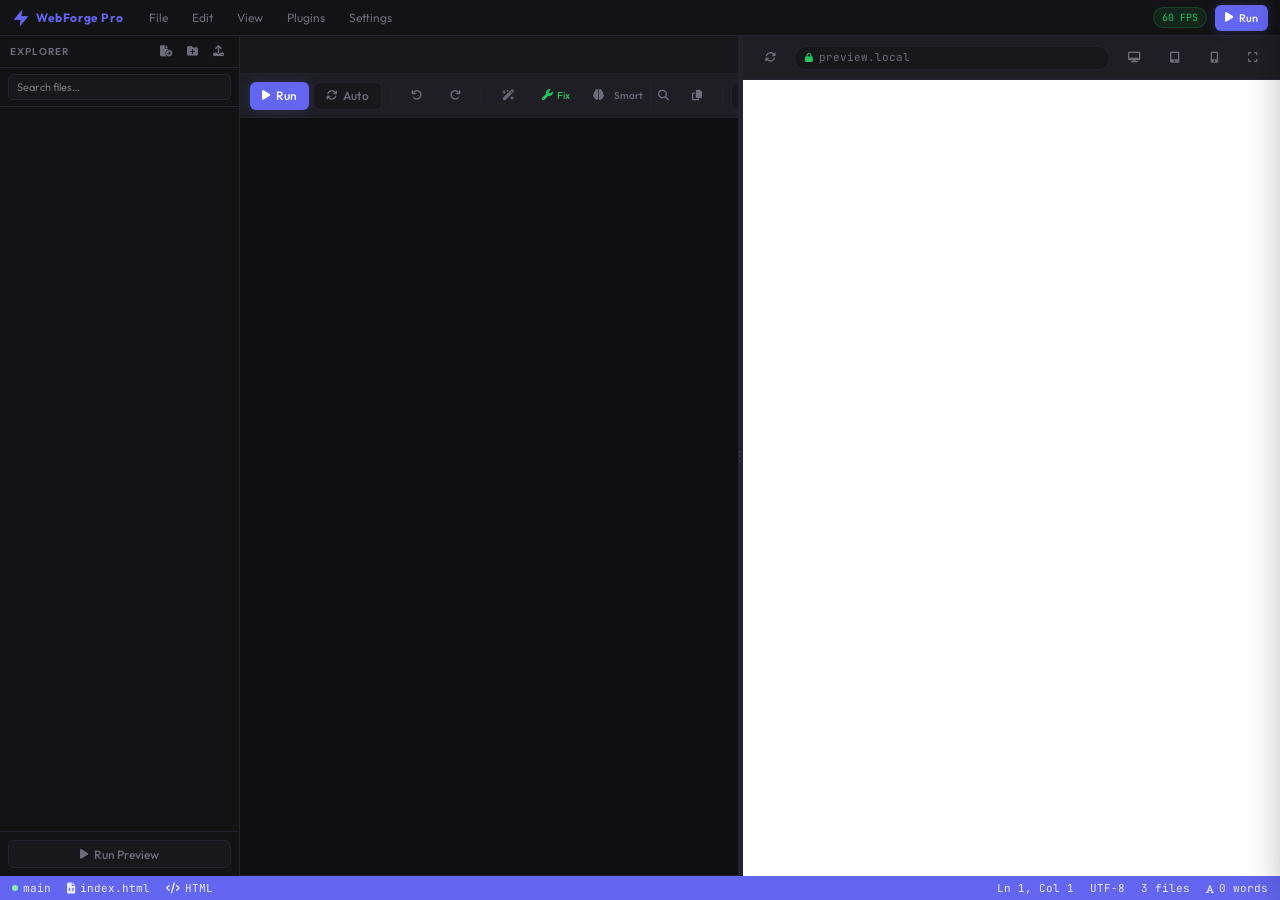
==== index.html @ 0ce2bc6b "Update print statement from 'Hello' to 'Goodbye'" ====
<!DOCTYPE html>
<html lang="en">

<head>
    <meta charset="UTF-8">
    <meta name="viewport" content="width=device-width, initial-scale=1.0, maximum-scale=1.0, user-scalable=no">
    <title>WebForge Pro</title>
    <script src="https://cdnjs.cloudflare.com/ajax/libs/monaco-editor/0.44.0/min/vs/loader.min.js"></script>
    <link rel="stylesheet" href="https://cdnjs.cloudflare.com/ajax/libs/font-awesome/6.4.0/css/all.min.css">
    <link rel="preconnect" href="https://fonts.googleapis.com">
    <link
        href="https://fonts.googleapis.com/css2?family=JetBrains+Mono:wght@400;600&family=Outfit:wght@300;400;500;600;700&display=swap"
        rel="stylesheet">
    <style>
        /* ═══════════════ BASE ═══════════════ */
        :root {
            --bg: #0f0f11;
            --sidebar: #131316;
            --panel: #18181c;
            --panel2: #1e1e24;
            --text: #e2e2e8;
            --text-dim: #6b6b7a;
            --text-faint: #3a3a48;
            --accent: #6366f1;
            --accent-glow: rgba(99, 102, 241, .25);
            --accent2: #a78bfa;
            --border: #232330;
            --border-bright: #3a3a50;
            --success: #22c55e;
            --warning: #f59e0b;
            --danger: #ef4444;
            --tab-h: 38px;
            --sidebar-w: 240px;
            --toolbar-h: 44px;
            --statusbar-h: 24px;
            --radius: 6px;
            --font-ui: 'Outfit', sans-serif;
            --font-mono: 'JetBrains Mono', monospace;
            --transition: .18s ease;
            --preview-bg: #fff;
        }

        [data-theme="midnight"] {
            --bg: #000;
            --sidebar: #080808;
            --panel: #0d0d0d;
            --panel2: #111;
            --text: #c8c8d0;
            --text-dim: #555560;
            --accent: #3b82f6;
            --accent-glow: rgba(59, 130, 246, .2);
            --accent2: #60a5fa;
            --border: #1a1a1a;
            --border-bright: #2a2a2a
        }

        [data-theme="aurora"] {
            --bg: #0a0e1a;
            --sidebar: #0c1020;
            --panel: #101525;
            --panel2: #141a2c;
            --text: #d4eaf7;
            --text-dim: #4a6080;
            --accent: #00d4aa;
            --accent-glow: rgba(0, 212, 170, .2);
            --accent2: #00bfff;
            --border: #1a2540;
            --border-bright: #2a3a60
        }

        [data-theme="cyberpunk"] {
            --bg: #05020f;
            --sidebar: #080514;
            --panel: #0c0820;
            --panel2: #100d28;
            --text: #00ff9f;
            --text-dim: #005540;
            --accent: #ff0080;
            --accent-glow: rgba(255, 0, 128, .25);
            --accent2: #ff6bff;
            --border: #1a0a30;
            --border-bright: #3a0a60;
            --success: #00ff9f;
            --warning: #ffaa00
        }

        [data-theme="solarized"] {
            --bg: #002b36;
            --sidebar: #00212b;
            --panel: #073642;
            --panel2: #0a4252;
            --text: #839496;
            --text-dim: #4a6470;
            --accent: #268bd2;
            --accent-glow: rgba(38, 139, 210, .2);
            --accent2: #2aa198;
            --border: #0a3040;
            --border-bright: #1a4050
        }

        [data-theme="rose"] {
            --bg: #0f0608;
            --sidebar: #130a0c;
            --panel: #1a0e12;
            --panel2: #201218;
            --text: #f4d0d8;
            --text-dim: #6a3a44;
            --accent: #f43f5e;
            --accent-glow: rgba(244, 63, 94, .25);
            --accent2: #fb7185;
            --border: #2a1018;
            --border-bright: #3a1828
        }

        [data-theme="nord"] {
            --bg: #2e3440;
            --sidebar: #272c36;
            --panel: #3b4252;
            --panel2: #434c5e;
            --text: #eceff4;
            --text-dim: #7a8499;
            --accent: #88c0d0;
            --accent-glow: rgba(136, 192, 208, .2);
            --accent2: #81a1c1;
            --border: #3b4252;
            --border-bright: #4c566a
        }

        [data-theme="dracula"] {
            --bg: #0d1117;
            --sidebar: #161b22;
            --panel: #1c2128;
            --panel2: #22272e;
            --text: #f8f8f2;
            --text-dim: #6272a4;
            --text-faint: #2a3040;
            --accent: #bd93f9;
            --accent-glow: rgba(189, 147, 249, .25);
            --accent2: #ff79c6;
            --border: #2a3040;
            --border-bright: #3d4f6e;
            --success: #50fa7b;
            --warning: #ffb86c;
            --danger: #ff5555
        }

        [data-theme="pumpkin"] {
            --bg: #100800;
            --sidebar: #180d00;
            --panel: #201200;
            --panel2: #291800;
            --text: #ffd59e;
            --text-dim: #6b4010;
            --text-faint: #3a1f00;
            --accent: #ff6a00;
            --accent-glow: rgba(255, 106, 0, .3);
            --accent2: #ff9f45;
            --border: #2e1500;
            --border-bright: #4d2500;
            --success: #a3e635;
            --warning: #fbbf24
        }

        [data-theme="ocean"] {
            --bg: #020c18;
            --sidebar: #041020;
            --panel: #071628;
            --panel2: #0b1e34;
            --text: #cce8ff;
            --text-dim: #2d6080;
            --text-faint: #0d2840;
            --accent: #0ea5e9;
            --accent-glow: rgba(14, 165, 233, .25);
            --accent2: #38bdf8;
            --border: #0d2840;
            --border-bright: #1a4060;
            --success: #34d399;
            --warning: #fbbf24
        }

        [data-theme="candy"] {
            --bg: #0d0618;
            --sidebar: #120820;
            --panel: #180c2a;
            --panel2: #1e1035;
            --text: #fce7f3;
            --text-dim: #9d5baa;
            --text-faint: #3d1850;
            --accent: #f472b6;
            --accent-glow: rgba(244, 114, 182, .3);
            --accent2: #c084fc;
            --border: #2d1045;
            --border-bright: #5b2080;
            --success: #86efac;
            --warning: #fde68a;
            --danger: #fca5a5
        }

        [data-theme="neon"] {
            --bg: #020510;
            --sidebar: #030818;
            --panel: #050d20;
            --panel2: #081228;
            --text: #e0f4ff;
            --text-dim: #3a6080;
            --text-faint: #0d1f35;
            --accent: #00f5ff;
            --accent-glow: rgba(0, 245, 255, .3);
            --accent2: #ff00c8;
            --border: #0a1e38;
            --border-bright: #0f3060;
            --success: #00ff9f;
            --warning: #ffcc00;
            --danger: #ff3366
        }

        [data-theme="matrix"] {
            --bg: #000300;
            --sidebar: #000500;
            --panel: #000800;
            --panel2: #000d00;
            --text: #00ff41;
            --text-dim: #006616;
            --text-faint: #002206;
            --accent: #00ff41;
            --accent-glow: rgba(0, 255, 65, .25);
            --accent2: #00cc33;
            --border: #001a00;
            --border-bright: #003300;
            --success: #00ff41;
            --warning: #ff0;
            --danger: #f00
        }

        [data-theme="light"] {
            --bg: #f0f0f5;
            --sidebar: #e4e4ec;
            --panel: #fff;
            --panel2: #f8f8fc;
            --text: #1a1a2e;
            --text-dim: #7070a0;
            --text-faint: #c0c0d8;
            --accent: #6366f1;
            --accent-glow: rgba(99, 102, 241, .15);
            --accent2: #818cf8;
            --border: #d0d0e0;
            --border-bright: #b0b0cc;
            --preview-bg: #f8f8fc
        }

        [data-theme="luxe"] {
            --bg: #080500;
            --sidebar: #0d0700;
            --panel: #110900;
            --panel2: #160c00;
            --text: #f0d080;
            --text-dim: #7a5a10;
            --text-faint: #2a1e05;
            --accent: #d4a017;
            --accent-glow: rgba(212, 160, 23, .3);
            --accent2: #f5c842;
            --border: #2a1e05;
            --border-bright: #5a3e0a;
            --success: #a3e635;
            --warning: #fbbf24
        }

        [data-theme="deepslate"] {
            --bg: #1a0322;
            --sidebar: #2a0530;
            --panel: #3a0a44;
            --panel2: #4a1158;
            --text: #ffb8f0;
            --text-dim: #a058a8;
            --text-faint: #5a2060;
            --accent: #c026d3;
            --accent-glow: rgba(192, 38, 211, .3);
            --accent2: #e879f9;
            --border: #3a0a44;
            --border-bright: #6a1a78
        }

        [data-theme="sand"] {
            --bg: #1a1410;
            --sidebar: #221a14;
            --panel: #2a2018;
            --panel2: #33261c;
            --text: #f5e0c8;
            --text-dim: #8a6a50;
            --text-faint: #4a3520;
            --accent: #d97706;
            --accent-glow: rgba(217, 119, 6, .3);
            --accent2: #fbbf24;
            --border: #3a2a18;
            --border-bright: #6a4a28
        }

        [data-theme="forest"] {
            --bg: #0a1410;
            --sidebar: #0e1c16;
            --panel: #12241c;
            --panel2: #162c22;
            --text: #d4f5dc;
            --text-dim: #5a8a70;
            --text-faint: #2a4838;
            --accent: #10b981;
            --accent-glow: rgba(16, 185, 129, .3);
            --accent2: #34d399;
            --border: #1a3428;
            --border-bright: #2a5040
        }

        [data-theme="github"] {
            --bg: #0d1117;
            --sidebar: #161b22;
            --panel: #21262d;
            --panel2: #30363d;
            --text: #c9d1d9;
            --text-dim: #8b949e;
            --text-faint: #484f58;
            --accent: #58a6ff;
            --accent-glow: rgba(88, 166, 255, .25);
            --accent2: #79c0ff;
            --border: #30363d;
            --border-bright: #484f58;
            --success: #3fb950;
            --warning: #d29922;
            --danger: #f85149
        }

        *,
        *::before,
        *::after {
            box-sizing: border-box;
            margin: 0;
            padding: 0
        }

        html,
        body {
            height: 100%;
            overflow: hidden
        }

        body {
            font-family: var(--font-ui);
            background: var(--bg);
            color: var(--text);
            font-size: 13px;
            line-height: 1.5;
            transition: background var(--transition), color var(--transition);
            -webkit-font-smoothing: antialiased
        }

        /* ═══════════════ LAYOUT ═══════════════ */
        .app {
            display: flex;
            height: 100vh;
            width: 100vw;
            flex-direction: column
        }

        .app-body {
            display: flex;
            flex: 1;
            min-height: 0
        }

        /* ═══════════════ MENUBAR ═══════════════ */
        .menubar {
            height: 36px;
            background: var(--sidebar);
            border-bottom: 1px solid var(--border);
            display: flex;
            align-items: center;
            padding: 0 12px;
            gap: 4px;
            z-index: 100;
            flex-shrink: 0
        }

        .menubar-logo {
            font-weight: 700;
            font-size: 12px;
            letter-spacing: .05em;
            color: var(--accent);
            margin-right: 12px;
            display: flex;
            align-items: center;
            gap: 6px
        }

        .menubar-logo svg {
            width: 18px;
            height: 18px
        }

        .menu-item {
            padding: 4px 10px;
            border-radius: 4px;
            cursor: pointer;
            font-size: 12px;
            color: var(--text-dim);
            transition: all var(--transition);
            position: relative;
            user-select: none
        }

        .menu-item:hover {
            color: var(--text);
            background: var(--panel2)
        }

        .menu-spacer {
            flex: 1
        }

        .menubar-right {
            display: flex;
            align-items: center;
            gap: 8px
        }

        .fps-badge {
            font-family: var(--font-mono);
            font-size: 10px;
            color: var(--success);
            background: rgba(34, 197, 94, .1);
            padding: 2px 8px;
            border-radius: 20px;
            border: 1px solid rgba(34, 197, 94, .2)
        }

        .dropdown {
            position: absolute;
            top: calc(100% + 4px);
            left: 0;
            background: var(--panel);
            border: 1px solid var(--border-bright);
            border-radius: var(--radius);
            min-width: 220px;
            padding: 4px;
            z-index: 1000;
            box-shadow: 0 8px 32px rgba(0, 0, 0, .4);
            display: none;
            max-height: 80vh;
            overflow-y: auto
        }

        .menu-item.open .dropdown {
            display: block
        }

        .dropdown-item {
            padding: 7px 12px;
            border-radius: 4px;
            cursor: pointer;
            display: flex;
            align-items: center;
            gap: 10px;
            color: var(--text);
            font-size: 12px;
            transition: background var(--transition)
        }

        .dropdown-item:hover {
            background: var(--panel2)
        }

        .dropdown-item i {
            width: 14px;
            color: var(--text-dim);
            text-align: center
        }

        .dropdown-sep {
            height: 1px;
            background: var(--border);
            margin: 4px 0
        }

        .dropdown-item kbd {
            margin-left: auto;
            font-family: var(--font-mono);
            font-size: 10px;
            color: var(--text-dim);
            background: var(--panel2);
            padding: 1px 5px;
            border-radius: 3px;
            border: 1px solid var(--border)
        }

        .dropdown-label {
            padding: 6px 12px 4px;
            font-size: 9px;
            font-weight: 700;
            text-transform: uppercase;
            letter-spacing: .1em;
            color: var(--text-faint)
        }

        /* ═══════════════ SIDEBAR ═══════════════ */
        .sidebar {
            width: var(--sidebar-w);
            background: var(--sidebar);
            border-right: 1px solid var(--border);
            display: flex;
            flex-direction: column;
            flex-shrink: 0;
            overflow: hidden;
            transition: width var(--transition)
        }

        .sidebar.collapsed {
            width: 0
        }

        .sidebar-section {
            display: flex;
            flex-direction: column;
            flex: 1;
            min-height: 0
        }

        .sidebar-title {
            height: 32px;
            display: flex;
            align-items: center;
            justify-content: space-between;
            padding: 0 10px;
            font-size: 10px;
            font-weight: 600;
            text-transform: uppercase;
            letter-spacing: .1em;
            color: var(--text-dim);
            border-bottom: 1px solid var(--border);
            flex-shrink: 0
        }

        .sidebar-actions {
            display: flex;
            gap: 4px
        }

        .icon-btn {
            width: 22px;
            height: 22px;
            display: flex;
            align-items: center;
            justify-content: center;
            border-radius: 4px;
            border: none;
            background: transparent;
            color: var(--text-dim);
            cursor: pointer;
            font-size: 11px;
            transition: all var(--transition)
        }

        .icon-btn:hover {
            color: var(--text);
            background: var(--panel2)
        }

        .file-tree {
            flex: 1;
            overflow-y: auto;
            padding: 4px 0
        }

        .drag-target-hover {
            background: var(--accent-glow) !important;
            border-radius: 4px;
            box-shadow: 0 0 0 1px var(--accent) !important
        }

        .tree-folder {
            user-select: none
        }

        .tree-folder-header {
            display: flex;
            align-items: center;
            gap: 6px;
            padding: 5px 10px;
            cursor: pointer;
            border-radius: 4px;
            margin: 1px 4px;
            font-size: 12px;
            color: var(--text-dim);
            transition: all var(--transition);
            position: relative
        }

        .tree-folder-header:hover {
            background: var(--panel2);
            color: var(--text)
        }

        .tree-folder-header i.chev {
            font-size: 10px;
            transition: transform .15s
        }

        .tree-folder.open .tree-folder-header i.chev {
            transform: rotate(90deg)
        }

        .folder-actions {
            display: none;
            gap: 3px;
            margin-left: auto
        }

        .tree-folder-header:hover .folder-actions {
            display: flex
        }

        .folder-actions button,
        .file-item .file-actions button {
            width: 18px;
            height: 18px;
            display: flex;
            align-items: center;
            justify-content: center;
            background: transparent;
            border: none;
            color: var(--text-dim);
            cursor: pointer;
            font-size: 10px;
            border-radius: 3px
        }

        .folder-actions button:hover,
        .file-item .file-actions button:hover {
            color: var(--danger);
            background: rgba(239, 68, 68, .1)
        }

        .tree-folder-children {
            padding-left: 14px;
            display: none
        }

        .tree-folder.open .tree-folder-children {
            display: block
        }

        .file-item {
            display: flex;
            align-items: center;
            gap: 7px;
            padding: 5px 10px;
            cursor: pointer;
            border-radius: 4px;
            margin: 1px 4px;
            font-size: 12px;
            color: var(--text-dim);
            transition: all var(--transition);
            position: relative;
            user-select: none
        }

        .file-item:hover {
            background: var(--panel2);
            color: var(--text)
        }

        .file-item.active {
            background: var(--accent-glow);
            color: var(--text);
            border-left: 2px solid var(--accent);
            padding-left: 8px
        }

        .file-item .file-icon {
            font-size: 11px;
            width: 14px;
            text-align: center
        }

        .file-item .file-name {
            flex: 1;
            overflow: hidden;
            text-overflow: ellipsis;
            white-space: nowrap
        }

        .file-item .file-actions {
            display: none;
            gap: 3px
        }

        .file-item:hover .file-actions {
            display: flex
        }

        .file-item.is-image img {
            width: 18px;
            height: 14px;
            object-fit: cover;
            border-radius: 2px;
            border: 1px solid var(--border)
        }

        .sidebar-footer {
            border-top: 1px solid var(--border);
            padding: 8px;
            display: flex;
            flex-direction: column;
            gap: 4px
        }

        .file-search {
            padding: 6px 8px;
            border-bottom: 1px solid var(--border)
        }

        .file-search input {
            width: 100%;
            padding: 5px 8px;
            background: var(--panel);
            border: 1px solid var(--border);
            border-radius: 5px;
            color: var(--text);
            font-family: var(--font-ui);
            font-size: 11px;
            outline: none
        }

        .file-search input:focus {
            border-color: var(--accent)
        }

        /* ═══════════════ MAIN ═══════════════ */
        .main-content {
            flex: 1;
            display: flex;
            flex-direction: column;
            min-width: 0
        }

        .tab-bar {
            height: var(--tab-h);
            background: var(--panel);
            border-bottom: 1px solid var(--border);
            display: flex;
            align-items: flex-end;
            overflow-x: auto;
            overflow-y: hidden;
            flex-shrink: 0
        }

        .tab-bar::-webkit-scrollbar {
            height: 2px
        }

        .tab-bar::-webkit-scrollbar-thumb {
            background: var(--border-bright)
        }

        .tab {
            height: 36px;
            padding: 0 14px;
            display: flex;
            align-items: center;
            gap: 8px;
            cursor: pointer;
            font-size: 12px;
            color: var(--text-dim);
            border-right: 1px solid var(--border);
            border-top: 2px solid transparent;
            background: var(--panel);
            white-space: nowrap;
            flex-shrink: 0;
            transition: all var(--transition);
            position: relative
        }

        .tab:hover {
            color: var(--text);
            background: var(--panel2)
        }

        .tab.active {
            color: var(--text);
            background: var(--bg);
            border-top-color: var(--accent)
        }

        .tab-icon {
            font-size: 11px
        }

        .tab-close {
            width: 16px;
            height: 16px;
            display: flex;
            align-items: center;
            justify-content: center;
            border-radius: 3px;
            opacity: 0;
            font-size: 10px;
            transition: all var(--transition)
        }

        .tab:hover .tab-close,
        .tab.active .tab-close {
            opacity: 1
        }

        .tab-close:hover {
            background: rgba(239, 68, 68, .2);
            color: var(--danger)
        }

        .tab.modified::after {
            content: '';
            width: 6px;
            height: 6px;
            border-radius: 50%;
            background: var(--accent);
            position: absolute;
            top: 6px;
            right: 8px
        }

        /* ═══════════════ TOOLBAR ═══════════════ */
        .toolbar {
            min-height: var(--toolbar-h);
            background: var(--panel2);
            border-bottom: 1px solid var(--border);
            display: flex;
            align-items: center;
            padding: 0 10px;
            gap: 4px;
            flex-shrink: 0;
            overflow-x: auto;
            overflow-y: hidden;
            flex-wrap: nowrap
        }

        .toolbar::-webkit-scrollbar {
            display: none
        }

        .btn {
            height: 28px;
            padding: 0 12px;
            border-radius: var(--radius);
            border: none;
            font-family: var(--font-ui);
            font-size: 12px;
            font-weight: 500;
            cursor: pointer;
            display: flex;
            align-items: center;
            gap: 6px;
            transition: all var(--transition);
            white-space: nowrap;
            flex-shrink: 0
        }

        .btn i {
            font-size: 11px
        }

        .btn-ghost {
            background: transparent;
            color: var(--text-dim)
        }

        .btn-ghost:hover {
            background: var(--panel);
            color: var(--text)
        }

        .btn-subtle {
            background: var(--panel);
            color: var(--text-dim);
            border: 1px solid var(--border)
        }

        .btn-subtle:hover {
            border-color: var(--border-bright);
            color: var(--text)
        }

        .btn-primary {
            background: var(--accent);
            color: #fff;
            box-shadow: 0 0 12px var(--accent-glow)
        }

        .btn-primary:hover {
            filter: brightness(1.1)
        }

        .btn-danger {
            background: rgba(239, 68, 68, .15);
            color: var(--danger);
            border: 1px solid rgba(239, 68, 68, .2)
        }

        .btn-danger:hover {
            background: rgba(239, 68, 68, .25)
        }

        .btn-success {
            background: rgba(34, 197, 94, .15);
            color: var(--success);
            border: 1px solid rgba(34, 197, 94, .2)
        }

        .btn-success:hover {
            background: rgba(34, 197, 94, .25)
        }

        .btn:active {
            transform: scale(.96)
        }

        .toolbar-sep {
            width: 1px;
            height: 22px;
            background: var(--border);
            flex-shrink: 0;
            margin: 0 4px
        }

        .lang-badge {
            font-family: var(--font-mono);
            font-size: 10px;
            padding: 2px 8px;
            border-radius: 20px;
            background: var(--panel);
            border: 1px solid var(--border-bright);
            color: var(--accent2);
            margin-left: auto;
            flex-shrink: 0
        }

        .toolbar[data-smartfind="on"] {
            background: linear-gradient(var(--panel2), var(--panel2)) padding-box, linear-gradient(90deg, #6366f1, #a78bfa, #f43f5e, #f59e0b, #22c55e, #6366f1) border-box;
            background-size: 300% 300%;
            border-bottom: 2px solid transparent;
            animation: sf-border-spin 2.8s ease infinite
        }

        @keyframes sf-border-spin {

            0%,
            100% {
                background-position: 0% 50%
            }

            50% {
                background-position: 100% 50%
            }
        }

        /* ═══════════════ EDITOR AREA ═══════════════ */
        .editor-area {
            flex: 1;
            display: flex;
            min-height: 0;
            position: relative
        }

        #editor-container {
            flex: 1;
            position: relative
        }

        #image-viewer {
            flex: 1;
            display: none;
            align-items: center;
            justify-content: center;
            background: var(--bg);
            flex-direction: column;
            gap: 12px
        }

        #image-viewer img {
            max-width: 90%;
            max-height: 80%;
            border-radius: 8px;
            border: 1px solid var(--border);
            box-shadow: 0 8px 40px rgba(0, 0, 0, .4)
        }

        .image-info {
            font-size: 11px;
            color: var(--text-dim);
            font-family: var(--font-mono)
        }

        .no-file-state {
            flex: 1;
            display: flex;
            align-items: center;
            justify-content: center;
            flex-direction: column;
            gap: 16px;
            color: var(--text-faint)
        }

        .no-file-state i {
            font-size: 48px
        }

        /* ═══════════════ SPLIT DIVIDER ═══════════════ */
        .split-divider {
            width: 4px;
            background: var(--border);
            cursor: col-resize;
            flex-shrink: 0;
            position: relative;
            transition: background var(--transition)
        }

        .split-divider:hover,
        .split-divider.dragging {
            background: var(--accent)
        }

        .split-divider::after {
            content: '⋮';
            position: absolute;
            top: 50%;
            left: 50%;
            transform: translate(-50%, -50%);
            color: var(--border-bright);
            font-size: 14px;
            pointer-events: none
        }

        /* ═══════════════ PREVIEW ═══════════════ */
        .preview-panel {
            width: 42%;
            min-width: 200px;
            background: var(--preview-bg);
            display: flex;
            flex-direction: column;
            flex-shrink: 0;
            border-left: 1px solid var(--border);
            position: relative
        }

        .preview-toolbar {
            height: var(--toolbar-h);
            background: var(--panel2);
            border-bottom: 1px solid var(--border);
            display: flex;
            align-items: center;
            padding: 0 10px;
            gap: 6px;
            flex-shrink: 0
        }

        .preview-url {
            flex: 1;
            height: 24px;
            background: var(--panel);
            border: 1px solid var(--border);
            border-radius: 20px;
            display: flex;
            align-items: center;
            padding: 0 10px;
            font-size: 11px;
            font-family: var(--font-mono);
            color: var(--text-dim);
            gap: 6px;
            cursor: pointer
        }

        .preview-frame-wrap {
            flex: 1;
            position: relative;
            overflow: hidden
        }

        iframe {
            width: 100%;
            height: 100%;
            border: none;
            background: #fff;
            display: block
        }

        .floating-editor-win {
            display: none;
            position: absolute;
            top: 20px;
            left: 20px;
            width: 380px;
            height: 320px;
            background: var(--panel);
            border: 1px solid var(--accent);
            border-radius: 10px;
            z-index: 9999;
            flex-direction: column;
            box-shadow: 0 15px 50px rgba(0, 0, 0, .6);
            overflow: hidden
        }

        .floating-editor-header {
            height: 36px;
            background: var(--panel2);
            border-bottom: 1px solid var(--border);
            display: flex;
            align-items: center;
            padding: 0 12px;
            cursor: move;
            user-select: none;
            flex-shrink: 0
        }

        .floating-editor-title {
            font-size: 12px;
            font-weight: 600;
            flex: 1;
            white-space: nowrap;
            overflow: hidden;
            text-overflow: ellipsis;
            color: var(--text)
        }

        .floating-editor-container {
            flex: 1;
            position: relative
        }

        .floating-editor-resize {
            position: absolute;
            bottom: 0;
            right: 0;
            width: 20px;
            height: 20px;
            cursor: nwse-resize;
            background: linear-gradient(135deg, transparent 50%, var(--text-dim) 50%);
            opacity: .5
        }

        /* ═══════════════ CONSOLE ═══════════════ */
        .console-panel {
            height: 0;
            overflow: hidden;
            background: var(--panel);
            border-top: 1px solid var(--border);
            flex-shrink: 0;
            display: flex;
            flex-direction: column;
            transition: height .2s ease
        }

        .console-panel.open {
            height: 180px
        }

        .console-header {
            height: 28px;
            display: flex;
            align-items: center;
            padding: 0 10px;
            gap: 8px;
            border-bottom: 1px solid var(--border);
            font-size: 11px;
            color: var(--text-dim);
            flex-shrink: 0
        }

        .console-filters {
            display: flex;
            gap: 3px;
            margin-left: 8px
        }

        .console-filter {
            padding: 1px 7px;
            border-radius: 10px;
            font-size: 9px;
            background: var(--panel2);
            border: 1px solid var(--border);
            color: var(--text-dim);
            cursor: pointer;
            transition: all var(--transition)
        }

        .console-filter.active {
            background: var(--accent-glow);
            border-color: var(--accent);
            color: var(--text)
        }

        .console-log {
            flex: 1;
            overflow-y: auto;
            padding: 6px 10px;
            font-family: var(--font-mono);
            font-size: 11px
        }

        .log-line {
            padding: 6px 0;
            border-bottom: 1px solid var(--border);
            display: flex;
            align-items: flex-start;
            justify-content: space-between;
            gap: 12px
        }

        .log-line.log-error {
            color: var(--danger)
        }

        .log-line.log-warn {
            color: var(--warning)
        }

        .log-line.log-info {
            color: var(--accent2)
        }

        .log-content {
            white-space: pre-wrap;
            word-break: break-word;
            flex: 1
        }

        .log-time {
            color: var(--text-faint);
            margin-right: 8px;
            user-select: none;
            opacity: .6
        }

        .log-copy {
            padding: 3px 7px;
            font-size: 10px;
            height: auto;
            opacity: .5;
            flex-shrink: 0;
            border-radius: 4px;
            border: 1px solid var(--border-bright);
            background: var(--panel2);
            color: var(--text-dim);
            cursor: pointer;
            transition: all .2s
        }

        .log-copy:hover {
            opacity: 1
        }

        /* ═══════════════ STATUS BAR ═══════════════ */
        .statusbar {
            height: var(--statusbar-h);
            background: var(--accent);
            display: flex;
            align-items: center;
            padding: 0 12px;
            gap: 16px;
            font-size: 11px;
            color: rgba(255, 255, 255, .85);
            flex-shrink: 0;
            font-family: var(--font-mono)
        }

        .statusbar-item {
            display: flex;
            align-items: center;
            gap: 5px;
            cursor: default
        }

        .statusbar-item:hover {
            color: #fff
        }

        .status-spacer {
            flex: 1
        }

        .status-dot {
            width: 6px;
            height: 6px;
            border-radius: 50%;
            background: rgba(255, 255, 255, .6)
        }

        .status-dot.green {
            background: #86efac
        }

        .status-dot.yellow {
            background: #fde68a
        }

        .status-dot.red {
            background: #fca5a5
        }

        /* ═══════════════ SETTINGS DRAWER ═══════════════ */
        .settings-drawer {
            position: fixed;
            right: -380px;
            top: 0;
            bottom: 0;
            width: 360px;
            background: var(--panel);
            border-left: 1px solid var(--border-bright);
            z-index: 500;
            display: flex;
            flex-direction: column;
            transition: right .25s cubic-bezier(.4, 0, .2, 1);
            box-shadow: -10px 0 40px rgba(0, 0, 0, .4)
        }

        .settings-drawer.open {
            right: 0
        }

        .settings-overlay {
            position: fixed;
            inset: 0;
            background: rgba(0, 0, 0, .5);
            z-index: 499;
            display: none;
            backdrop-filter: blur(2px)
        }

        .settings-overlay.open {
            display: block
        }

        .settings-header {
            padding: 20px;
            border-bottom: 1px solid var(--border);
            display: flex;
            align-items: center;
            justify-content: space-between
        }

        .settings-header h2 {
            font-size: 15px;
            font-weight: 600
        }

        .settings-body {
            flex: 1;
            overflow-y: auto;
            padding: 20px
        }

        .settings-group {
            margin-bottom: 24px
        }

        .settings-group-title {
            font-size: 10px;
            font-weight: 700;
            text-transform: uppercase;
            letter-spacing: .1em;
            color: var(--text-dim);
            margin-bottom: 12px;
            padding-bottom: 6px;
            border-bottom: 1px solid var(--border)
        }

        .setting-row {
            display: flex;
            align-items: center;
            justify-content: space-between;
            padding: 8px 0;
            border-bottom: 1px solid var(--border);
            gap: 8px
        }

        .setting-row:last-child {
            border-bottom: none
        }

        .setting-label {
            font-size: 12px
        }

        .setting-desc {
            font-size: 10px;
            color: var(--text-dim)
        }

        .theme-grid {
            display: grid;
            grid-template-columns: repeat(4, 1fr);
            gap: 8px;
            margin-top: 8px
        }

        .theme-swatch {
            height: 50px;
            border-radius: 6px;
            cursor: pointer;
            border: 2px solid transparent;
            transition: all var(--transition);
            position: relative;
            overflow: hidden;
            display: flex;
            flex-direction: column
        }

        .theme-swatch.active {
            border-color: var(--accent)
        }

        .theme-swatch .swatch-bg {
            flex: 1
        }

        .theme-swatch .swatch-label {
            font-size: 9px;
            font-weight: 600;
            text-align: center;
            padding: 3px;
            background: rgba(0, 0, 0, .5);
            color: #fff
        }

        .toggle {
            width: 36px;
            height: 20px;
            border-radius: 10px;
            background: var(--border-bright);
            cursor: pointer;
            position: relative;
            transition: background var(--transition);
            flex-shrink: 0;
            border: none
        }

        .toggle.on {
            background: var(--accent)
        }

        .toggle::after {
            content: '';
            position: absolute;
            width: 14px;
            height: 14px;
            border-radius: 50%;
            background: #fff;
            top: 3px;
            left: 3px;
            transition: left var(--transition);
            box-shadow: 0 1px 3px rgba(0, 0, 0, .3)
        }

        .toggle.on::after {
            left: 19px
        }

        .slider-row {
            display: flex;
            align-items: center;
            gap: 10px
        }

        .slider-row input[type=range] {
            flex: 1;
            -webkit-appearance: none;
            height: 4px;
            border-radius: 2px;
            background: var(--border-bright);
            outline: none
        }

        .slider-row input[type=range]::-webkit-slider-thumb {
            -webkit-appearance: none;
            width: 14px;
            height: 14px;
            border-radius: 50%;
            background: var(--accent);
            cursor: pointer;
            box-shadow: 0 0 6px var(--accent-glow)
        }

        .slider-val {
            font-family: var(--font-mono);
            font-size: 11px;
            color: var(--text-dim);
            width: 32px;
            text-align: right
        }

        .fancy-select {
            width: 100%;
            padding: 7px 10px;
            border-radius: var(--radius);
            background: var(--panel2);
            color: var(--text);
            border: 1px solid var(--border-bright);
            font-family: var(--font-ui);
            font-size: 12px;
            outline: none;
            cursor: pointer
        }

        .fancy-select:focus {
            border-color: var(--accent)
        }

        /* ═══════════════ COMMAND PALETTE ═══════════════ */
        .palette-backdrop {
            position: fixed;
            inset: 0;
            background: rgba(0, 0, 0, .6);
            backdrop-filter: blur(4px);
            z-index: 900;
            display: none;
            align-items: flex-start;
            justify-content: center;
            padding-top: 15vh
        }

        .palette-backdrop.open {
            display: flex
        }

        .palette {
            width: 560px;
            max-width: 90vw;
            background: var(--panel);
            border: 1px solid var(--border-bright);
            border-radius: 10px;
            overflow: hidden;
            box-shadow: 0 24px 80px rgba(0, 0, 0, .6)
        }

        .palette-input-wrap {
            display: flex;
            align-items: center;
            gap: 10px;
            padding: 12px 16px;
            border-bottom: 1px solid var(--border)
        }

        .palette-input {
            flex: 1;
            background: transparent;
            border: none;
            outline: none;
            font-family: var(--font-ui);
            font-size: 15px;
            color: var(--text)
        }

        .palette-input::placeholder {
            color: var(--text-faint)
        }

        .palette-results {
            max-height: 340px;
            overflow-y: auto
        }

        .palette-item {
            padding: 10px 16px;
            display: flex;
            align-items: center;
            gap: 12px;
            cursor: pointer;
            transition: background var(--transition)
        }

        .palette-item:hover,
        .palette-item.selected {
            background: var(--panel2)
        }

        .palette-item i {
            width: 16px;
            color: var(--accent);
            font-size: 13px;
            text-align: center
        }

        .palette-item-text {
            flex: 1;
            font-size: 13px
        }

        .palette-item-desc {
            font-size: 11px;
            color: var(--text-dim)
        }

        .palette-item kbd {
            font-family: var(--font-mono);
            font-size: 10px;
            background: var(--panel2);
            border: 1px solid var(--border-bright);
            padding: 2px 6px;
            border-radius: 4px;
            color: var(--text-dim)
        }

        .palette-section {
            padding: 6px 16px 4px;
            font-size: 10px;
            font-weight: 700;
            text-transform: uppercase;
            letter-spacing: .1em;
            color: var(--text-faint)
        }

        /* ═══════════════ MODALS ═══════════════ */
        .modal-backdrop {
            position: fixed;
            inset: 0;
            background: rgba(0, 0, 0, .5);
            backdrop-filter: blur(3px);
            z-index: 800;
            display: none;
            align-items: center;
            justify-content: center;
            padding: 16px
        }

        .modal-backdrop.open {
            display: flex
        }

        .modal-box {
            background: var(--panel);
            border: 1px solid var(--border-bright);
            border-radius: 10px;
            width: 420px;
            max-width: 100%;
            max-height: 90vh;
            overflow: hidden;
            box-shadow: 0 16px 60px rgba(0, 0, 0, .5);
            display: flex;
            flex-direction: column
        }

        .modal-head {
            padding: 16px 20px;
            border-bottom: 1px solid var(--border);
            font-size: 14px;
            font-weight: 600;
            display: flex;
            align-items: center;
            gap: 10px;
            flex-shrink: 0
        }

        .modal-head i {
            color: var(--accent)
        }

        .modal-body {
            padding: 20px;
            display: flex;
            flex-direction: column;
            gap: 12px;
            overflow-y: auto;
            flex: 1
        }

        .modal-foot {
            padding: 14px 20px;
            border-top: 1px solid var(--border);
            display: flex;
            justify-content: flex-end;
            gap: 8px;
            flex-shrink: 0
        }

        .input-field {
            width: 100%;
            padding: 9px 12px;
            background: var(--panel2);
            border: 1px solid var(--border-bright);
            border-radius: var(--radius);
            color: var(--text);
            font-family: var(--font-ui);
            font-size: 13px;
            outline: none;
            transition: border-color var(--transition)
        }

        .input-field:focus {
            border-color: var(--accent);
            box-shadow: 0 0 0 3px var(--accent-glow)
        }

        .textarea-field {
            width: 100%;
            min-height: 80px;
            padding: 9px 12px;
            background: var(--panel2);
            border: 1px solid var(--border-bright);
            border-radius: var(--radius);
            color: var(--text);
            font-family: var(--font-mono);
            font-size: 12px;
            outline: none;
            resize: vertical
        }

        /* ═══════════════ TOASTS ═══════════════ */
        .toast-container {
            position: fixed;
            bottom: 36px;
            right: 16px;
            display: flex;
            flex-direction: column;
            gap: 8px;
            z-index: 2000;
            pointer-events: none
        }

        .toast {
            background: var(--panel);
            border: 1px solid var(--border-bright);
            border-radius: 8px;
            padding: 10px 14px;
            display: flex;
            align-items: center;
            gap: 10px;
            font-size: 12px;
            min-width: 220px;
            max-width: 340px;
            box-shadow: 0 8px 24px rgba(0, 0, 0, .4);
            animation: toastIn .2s ease forwards;
            pointer-events: auto
        }

        .toast.toast-success {
            border-color: rgba(34, 197, 94, .3)
        }

        .toast.toast-error {
            border-color: rgba(239, 68, 68, .3)
        }

        .toast.toast-warn {
            border-color: rgba(245, 158, 11, .3)
        }

        .toast i {
            font-size: 14px
        }

        .toast-success i {
            color: var(--success)
        }

        .toast-error i {
            color: var(--danger)
        }

        .toast-warn i {
            color: var(--warning)
        }

        @keyframes toastIn {
            from {
                opacity: 0;
                transform: translateX(20px)
            }

            to {
                opacity: 1;
                transform: translateX(0)
            }
        }

        .toast.fade-out {
            opacity: 0;
            transform: translateX(20px);
            transition: .3s
        }

        /* ═══════════════ TOOLBOX ═══════════════ */
        .tbx-item {
            display: flex;
            align-items: center;
            gap: 9px;
            padding: 7px 10px;
            border-radius: 5px;
            cursor: pointer;
            font-size: 12px;
            color: var(--text);
            transition: background .14s
        }

        .tbx-item:hover {
            background: var(--panel2)
        }

        .tbx-item i {
            width: 14px;
            text-align: center;
            color: var(--accent2);
            flex-shrink: 0
        }

        .tbx-sep {
            height: 1px;
            background: var(--border);
            margin: 4px 0
        }

        .tbx-section {
            font-size: 9px;
            font-weight: 700;
            text-transform: uppercase;
            letter-spacing: .1em;
            color: var(--text-faint);
            padding: 6px 8px 4px
        }

        /* ═══════════════ SMART FIND ═══════════════ */
        .sf-match {
            background: rgba(99, 102, 241, .22);
            border-radius: 2px
        }

        .sf-match-current {
            background: rgba(251, 191, 36, .45);
            border-radius: 2px;
            outline: 1px solid rgba(251, 191, 36, .8)
        }

        #smart-find-overlay {
            position: absolute;
            bottom: 0;
            left: 0;
            right: 0;
            z-index: 200;
            padding: 7px 12px;
            background: var(--panel2);
            border-top: 1px solid var(--border-bright);
            box-shadow: 0 -4px 18px rgba(0, 0, 0, .35)
        }

        /* ═══════════════ CSS VAR PANEL ═══════════════ */
        #cssvar-panel {
            border-top: 1px solid var(--border);
            background: var(--panel);
            flex-shrink: 0;
            display: none;
            flex-direction: column;
            max-height: 220px;
            overflow: hidden
        }

        #cssvar-panel.open {
            display: flex
        }

        #cssvar-panel-header {
            height: 28px;
            display: flex;
            align-items: center;
            padding: 0 10px;
            gap: 8px;
            border-bottom: 1px solid var(--border);
            font-size: 11px;
            color: var(--text-dim);
            flex-shrink: 0
        }

        #cssvar-list {
            flex: 1;
            overflow-y: auto;
            padding: 6px 10px;
            display: flex;
            flex-direction: column;
            gap: 5px
        }

        .cssvar-row {
            display: flex;
            align-items: center;
            gap: 8px;
            min-height: 26px
        }

        .cssvar-name {
            font-family: var(--font-mono);
            font-size: 10px;
            color: var(--accent2);
            min-width: 130px;
            max-width: 130px;
            overflow: hidden;
            text-overflow: ellipsis;
            white-space: nowrap
        }

        .cssvar-val {
            font-family: var(--font-mono);
            font-size: 10px;
            color: var(--text-dim);
            min-width: 80px
        }

        .cssvar-color-swatch {
            width: 18px;
            height: 18px;
            border-radius: 4px;
            border: 1px solid var(--border-bright);
            cursor: pointer;
            flex-shrink: 0;
            position: relative;
            overflow: hidden
        }

        .cssvar-color-swatch input[type=color] {
            position: absolute;
            inset: -4px;
            width: calc(100% + 8px);
            height: calc(100% + 8px);
            opacity: 0;
            cursor: pointer;
            border: none;
            padding: 0
        }

        .cssvar-slider {
            flex: 1;
            min-width: 80px;
            accent-color: var(--accent);
            height: 4px;
            cursor: pointer
        }

        .cssvar-number {
            width: 50px;
            background: var(--panel2);
            border: 1px solid var(--border);
            border-radius: 4px;
            color: var(--text);
            font-family: var(--font-mono);
            font-size: 10px;
            padding: 2px 4px;
            text-align: right
        }

        .cssvar-text {
            flex: 1;
            background: var(--panel2);
            border: 1px solid var(--border);
            border-radius: 4px;
            color: var(--text);
            font-family: var(--font-mono);
            font-size: 10px;
            padding: 2px 5px
        }

        #cssvar-empty {
            font-size: 11px;
            color: var(--text-faint);
            padding: 8px 0
        }

        /* ═══════════════ PLUGIN MANAGER ═══════════════ */
        #pm-modal {
            position: fixed;
            inset: 0;
            background: rgba(0, 0, 0, .6);
            backdrop-filter: blur(4px);
            z-index: 800;
            display: none;
            align-items: center;
            justify-content: center;
            padding: 16px
        }

        #pm-modal.open {
            display: flex
        }

        .pm-shell {
            background: var(--panel);
            border: 1px solid var(--border-bright);
            border-radius: 10px;
            width: min(900px, 100%);
            height: min(680px, 100%);
            display: flex;
            flex-direction: column;
            overflow: hidden;
            box-shadow: 0 20px 60px rgba(0, 0, 0, .6)
        }

        .pm-header {
            padding: 14px 20px;
            border-bottom: 1px solid var(--border);
            display: flex;
            align-items: center;
            gap: 10px;
            flex-shrink: 0
        }

        .pm-body {
            flex: 1;
            display: flex;
            min-height: 0;
            overflow: hidden
        }

        .pm-list {
            width: 210px;
            flex-shrink: 0;
            border-right: 1px solid var(--border);
            display: flex;
            flex-direction: column;
            overflow: hidden
        }

        .pm-list-head {
            padding: 8px;
            border-bottom: 1px solid var(--border);
            display: flex;
            align-items: center;
            gap: 6px
        }

        .pm-list-body {
            flex: 1;
            overflow-y: auto;
            padding: 6px
        }

        .pm-editor {
            flex: 1;
            display: flex;
            flex-direction: column;
            min-width: 0
        }

        .pm-empty {
            flex: 1;
            display: flex;
            flex-direction: column;
            align-items: center;
            justify-content: center;
            gap: 12px;
            color: var(--text-faint)
        }

        .pm-edit {
            display: none;
            flex-direction: column;
            flex: 1;
            min-height: 0
        }

        .pm-edit.open {
            display: flex
        }

        .pm-toolbar {
            height: 42px;
            border-bottom: 1px solid var(--border);
            display: flex;
            align-items: center;
            padding: 0 12px;
            gap: 8px;
            flex-shrink: 0;
            background: var(--panel2)
        }

        .pm-toolbar input {
            flex: 1;
            background: transparent;
            border: none;
            outline: none;
            font-family: var(--font-ui);
            font-size: 14px;
            font-weight: 600;
            color: var(--text)
        }

        .pm-desc-bar {
            padding: 5px 12px;
            border-bottom: 1px solid var(--border);
            background: var(--panel2)
        }

        .pm-desc-bar input {
            width: 100%;
            padding: 4px 10px;
            background: var(--panel);
            border: 1px solid var(--border-bright);
            border-radius: 6px;
            color: var(--text);
            font-family: var(--font-ui);
            font-size: 11px;
            outline: none;
            height: 26px
        }

        .pm-code {
            flex: 1;
            min-height: 0;
            position: relative
        }

        .pm-footer {
            padding: 12px 20px;
            border-top: 1px solid var(--border);
            display: flex;
            align-items: center;
            justify-content: space-between;
            flex-shrink: 0;
            gap: 8px
        }

        .pm-api {
            background: var(--panel2);
            border-top: 1px solid var(--border);
            max-height: 160px;
            overflow-y: auto;
            flex-shrink: 0
        }

        .pm-api summary {
            padding: 8px 14px;
            font-size: 11px;
            font-weight: 600;
            color: var(--accent2);
            cursor: pointer;
            user-select: none
        }

        .pm-api-body {
            padding: 4px 14px 10px;
            font-size: 10px;
            color: var(--text-dim);
            line-height: 2
        }

        .pm-api-body code {
            color: var(--accent2);
            font-family: var(--font-mono)
        }

        /* ═══════════════ SCROLLBARS ═══════════════ */
        ::-webkit-scrollbar {
            width: 6px;
            height: 6px
        }

        ::-webkit-scrollbar-track {
            background: transparent
        }

        ::-webkit-scrollbar-thumb {
            background: var(--border-bright);
            border-radius: 3px
        }

        ::-webkit-scrollbar-thumb:hover {
            background: var(--text-dim)
        }

        /* ═══════════════ EFFECTS ═══════════════ */
        .effect-glow #editor-container .monaco-editor .view-lines {
            filter: drop-shadow(0 0 4px var(--accent))
        }

        .effect-scanlines::before {
            content: '';
            position: fixed;
            inset: 0;
            background: repeating-linear-gradient(to bottom, transparent, transparent 2px, rgba(0, 0, 0, .03) 2px, rgba(0, 0, 0, .03) 4px);
            pointer-events: none;
            z-index: 9999
        }

        .effect-crt .preview-panel iframe {
            filter: contrast(1.05) brightness(.95)
        }

        /* ═══════════════ MATRIX / LUXE / NEON EXTRAS ═══════════════ */
        @keyframes mtx-logo-shift {

            0%,
            100% {
                background-position: 0% 50%
            }

            50% {
                background-position: 100% 50%
            }
        }

        @keyframes mtx-flicker {

            0%,
            19%,
            21%,
            23%,
            25%,
            54%,
            56%,
            100% {
                opacity: 1
            }

            20%,
            24%,
            55% {
                opacity: .6
            }
        }

        @keyframes mtx-glow-breathe {

            0%,
            100% {
                box-shadow: 0 0 8px rgba(0, 255, 65, .2), inset 0 0 8px rgba(0, 255, 65, .04)
            }

            50% {
                box-shadow: 0 0 22px rgba(0, 255, 65, .4), inset 0 0 16px rgba(0, 255, 65, .1)
            }
        }

        [data-theme="matrix"] .menubar-logo {
            background: linear-gradient(90deg, #00ff41, #00cc33, #00ff9f, #00ff41);
            background-size: 300% 100%;
            -webkit-background-clip: text;
            -webkit-text-fill-color: transparent;
            animation: mtx-logo-shift 4s ease infinite;
            filter: drop-shadow(0 0 6px rgba(0, 255, 65, .7))
        }

        [data-theme="matrix"] .btn-primary {
            background: transparent !important;
            border: 1px solid #00ff41 !important;
            color: #00ff41 !important;
            animation: mtx-glow-breathe 3s ease infinite
        }

        [data-theme="matrix"] .statusbar {
            background: linear-gradient(90deg, #000500, #001a00 40%, #00ff41 50%, #001a00 60%, #000500);
            background-size: 300% 100%;
            animation: mtx-logo-shift 8s ease infinite;
            color: #000300;
            font-weight: 600
        }

        [data-theme="matrix"] .statusbar .statusbar-item {
            color: #000800 !important
        }

        [data-theme="neon"] .menubar-logo {
            background: linear-gradient(90deg, #00f5ff, #ff00c8);
            -webkit-background-clip: text;
            -webkit-text-fill-color: transparent;
            filter: drop-shadow(0 0 6px rgba(0, 245, 255, .5))
        }

        [data-theme="neon"] .statusbar {
            background: linear-gradient(90deg, #00b8c8, #0060ff 50%, #ff00c8)
        }

        [data-theme="neon"] .statusbar .statusbar-item {
            color: rgba(255, 255, 255, .95) !important
        }

        [data-theme="luxe"] .menubar-logo {
            background: linear-gradient(90deg, #a07010, #f5c842, #d4a017, #fff8d0, #d4a017, #f5c842, #a07010);
            background-size: 400% 100%;
            -webkit-background-clip: text;
            -webkit-text-fill-color: transparent;
            animation: mtx-logo-shift 3s linear infinite;
            filter: drop-shadow(0 0 8px rgba(212, 160, 23, .8));
            font-weight: 700
        }

        [data-theme="luxe"] .statusbar {
            background: linear-gradient(90deg, #0d0700, #d4a017 20%, #f5c842 35%, #fff8d0 50%, #f5c842 65%, #d4a017 80%, #0d0700);
            background-size: 300% 100%;
            animation: mtx-logo-shift 5s ease infinite;
            color: #0d0700;
            font-weight: 700;
            text-shadow: none
        }

        [data-theme="luxe"] .statusbar .statusbar-item {
            color: #0d0700 !important
        }

        [data-theme="cyberpunk"] .statusbar {
            background: linear-gradient(90deg, #ff0080, #9b00ff)
        }

        [data-theme="aurora"] .statusbar {
            background: linear-gradient(90deg, #00d4aa, #007acc)
        }

        [data-theme="rose"] .statusbar {
            background: linear-gradient(90deg, #f43f5e, #ec4899)
        }

        [data-theme="dracula"] .statusbar {
            background: linear-gradient(90deg, #bd93f9, #ff79c6)
        }

        [data-theme="pumpkin"] .statusbar {
            background: linear-gradient(90deg, #ff6a00, #ff9f45)
        }

        [data-theme="ocean"] .statusbar {
            background: linear-gradient(90deg, #0ea5e9, #06b6d4)
        }

        [data-theme="candy"] .statusbar {
            background: linear-gradient(90deg, #ec4899, #a855f7 50%, #6366f1)
        }

        [data-theme="forest"] .statusbar {
            background: linear-gradient(90deg, #10b981, #059669)
        }

        /* ═══════════════ SHORTCUTS MODAL ═══════════════ */
        .shortcut-grid {
            display: grid;
            grid-template-columns: 1fr 1fr;
            gap: 6px 20px;
            font-size: 12px
        }

        .shortcut-row {
            display: flex;
            align-items: center;
            justify-content: space-between;
            padding: 6px 0;
            border-bottom: 1px solid var(--border)
        }

        .shortcut-row kbd {
            font-family: var(--font-mono);
            font-size: 10px;
            background: var(--panel2);
            padding: 2px 7px;
            border-radius: 4px;
            border: 1px solid var(--border-bright);
            color: var(--text-dim)
        }

        /* ═══════════════ RESPONSIVE ═══════════════ */
        @media (max-width:900px) {
            .shortcut-grid {
                grid-template-columns: 1fr
            }
        }

        @media (max-width:768px) {
            :root {
                --sidebar-w: 220px
            }

            .sidebar {
                position: absolute;
                top: 36px;
                bottom: 0;
                left: 0;
                z-index: 200;
                transform: translateX(-100%);
                transition: transform var(--transition)
            }

            .sidebar.mobile-open {
                transform: translateX(0)
            }

            .preview-panel {
                position: absolute;
                bottom: 0;
                left: 0;
                right: 0;
                width: 100% !important;
                height: 45%;
                z-index: 50;
                border-left: none;
                border-top: 1px solid var(--border)
            }

            .split-divider {
                display: none
            }
        }
    </style>
</head>

<body data-theme="dark">

    <div class="app" id="app">

        <!-- ═══════ MENUBAR ═══════ -->
        <div class="menubar">
            <div class="menubar-logo">
                <svg viewBox="0 0 24 24" fill="none" xmlns="http://www.w3.org/2000/svg">
                    <path d="M13 2L3 14h9l-1 8 10-12h-9l1-8z" fill="var(--accent)" stroke="var(--accent)"
                        stroke-width="1" stroke-linejoin="round" />
                </svg>
                WebForge Pro
            </div>

            <div class="menu-item" data-menu="file">File
                <div class="dropdown">
                    <div class="dropdown-item" onclick="openNewFileModal()"><i class="fas fa-file-circle-plus"></i> New
                        File <kbd>⌘N</kbd></div>
                    <div class="dropdown-item" onclick="openNewFolderModal()"><i class="fas fa-folder-plus"></i> New
                        Folder</div>
                    <div class="dropdown-item" onclick="uploadFiles()"><i class="fas fa-upload"></i> Upload Files</div>
                    <div class="dropdown-sep"></div>
                    <div class="dropdown-item" onclick="saveCurrentFile()"><i class="fas fa-save"></i> Save
                        <kbd>⌘S</kbd></div>
                    <div class="dropdown-item" onclick="exportProject()"><i class="fas fa-download"></i> Export HTML
                    </div>
                    <div class="dropdown-item" onclick="exportProjectJSON()"><i class="fas fa-file-export"></i> Export
                        Project (.json)</div>
                    <div class="dropdown-item" onclick="importProjectJSON()"><i class="fas fa-file-import"></i> Import
                        Project (.json)</div>
                    <div class="dropdown-item" onclick="openSplitModal()"><i class="fas fa-object-ungroup"></i> Split
                        into Files…</div>
                    <div class="dropdown-sep"></div>
                    <div class="dropdown-item" onclick="clearAll()">
                        <i class="fas fa-trash" style="color:var(--danger)"></i> Clear All</div>
                </div>
            </div>

            <div class="menu-item" data-menu="edit">Edit
                <div class="dropdown">
                    <div class="dropdown-item" onclick="editorAction('undo')"><i class="fas fa-undo"></i> Undo
                        <kbd>⌘Z</kbd></div>
                    <div class="dropdown-item" onclick="editorAction('redo')"><i class="fas fa-redo"></i> Redo
                        <kbd>⌘⇧Z</kbd></div>
                    <div class="dropdown-sep"></div>
                    <div class="dropdown-item" onclick="selectAllText()"><i class="fas fa-expand"></i> Select All
                        <kbd>⌘A</kbd></div>
                    <div class="dropdown-item" onclick="copyAllText()"><i class="fas fa-copy"></i> Copy All
                        <kbd>⌘⇧C</kbd></div>
                    <div class="dropdown-item" onclick="pasteToEditor()"><i class="fas fa-paste"></i> Paste
                        <kbd>⌘V</kbd></div>
                    <div class="dropdown-sep"></div>
                    <div class="dropdown-item" onclick="formatCode()"><i class="fas fa-wand-magic-sparkles"></i> Format
                        Code <kbd>⌘⇧F</kbd></div>
                    <div class="dropdown-item" onclick="openFind()"><i class="fas fa-search"></i> Find &amp; Replace
                        <kbd>⌘F</kbd></div>
                    <div class="dropdown-item" onclick="toggleSmartFind()"><i class="fas fa-brain"></i> Toggle Smart
                        Find</div>
                    <div class="dropdown-item" onclick="openGoToLine()"><i class="fas fa-arrow-right-to-bracket"></i> Go
                        to Line <kbd>⌘G</kbd></div>
                </div>
            </div>

            <div class="menu-item" data-menu="view">View
                <div class="dropdown">
                    <div class="dropdown-item" onclick="toggleSidebar()"><i class="fas fa-table-columns"></i> Toggle
                        Sidebar <kbd>⌘B</kbd></div>
                    <div class="dropdown-item" onclick="toggleConsole()"><i class="fas fa-terminal"></i> Toggle Console
                        <kbd>⌘J</kbd></div>
                    <div class="dropdown-item" onclick="togglePreview()"><i class="fas fa-columns"></i> Toggle Preview
                        <kbd>⌘P</kbd></div>
                    <div class="dropdown-item" onclick="toggleCSSVarPanel()"><i class="fas fa-sliders"></i> CSS
                        Variables Panel</div>
                    <div class="dropdown-sep"></div>
                    <div class="dropdown-item" onclick="setLayout('split')"><i class="fas fa-columns"></i> Split View
                    </div>
                    <div class="dropdown-item" onclick="setLayout('editor')"><i class="fas fa-code"></i> Editor Only
                    </div>
                    <div class="dropdown-item" onclick="setLayout('preview')"><i class="fas fa-eye"></i> Preview Only
                    </div>
                    <div class="dropdown-sep"></div>
                    <div class="dropdown-item" onclick="toggleFullscreen()"><i class="fas fa-expand"></i> Fullscreen
                        Preview</div>
                    <div class="dropdown-item" onclick="openShortcuts()"><i class="fas fa-keyboard"></i> Keyboard
                        Shortcuts</div>
                </div>
            </div>

            <div class="menu-item" data-menu="plugins">Plugins
                <span id="plugin-badge" style="background:var(--accent);color:white;font-size:9px;padding:1px 5px;border-radius:10px;margin-left:3px;display:none">0</span>
                <div class="dropdown" id="dropdown-plugins">
                    <div class="dropdown-label">Installed</div>
                    <div id="dropdown-plugins-list"></div>
                    <div id="dropdown-plugins-empty" style="padding:8px 12px;font-size:11px;color:var(--text-faint)">No
                        plugins installed</div>
                    <div class="dropdown-sep"></div>
                    <div class="dropdown-item" onclick="openPluginManager()"><i class="fas fa-puzzle-piece"></i> Plugin
                        Manager <kbd>⌘⇧P</kbd></div>
                    <div class="dropdown-item" onclick="pluginCreate()"><i class="fas fa-plus"></i> New Plugin</div>
                </div>
            </div>

            <div class="menu-item" onclick="openSettings()">Settings</div>
            <div class="menu-spacer"></div>
            <div class="menubar-right">
                <div class="fps-badge" id="fps-badge">60 FPS</div>
                <button class="btn btn-primary" onclick="runCode()" style="height:26px;padding:0 10px;font-size:11px">
        <i class="fas fa-play"></i> Run
      </button>
            </div>
        </div>

        <!-- ═══════ BODY ═══════ -->
        <div class="app-body">

            <!-- ═══ SIDEBAR ═══ -->
            <div class="sidebar" id="sidebar">
                <div class="sidebar-section">
                    <div class="sidebar-title">
                        <span>Explorer</span>
                        <div class="sidebar-actions">
                            <button class="icon-btn" onclick="openNewFileModal()" title="New File"><i class="fas fa-file-circle-plus"></i></button>
                            <button class="icon-btn" onclick="openNewFolderModal()" title="New Folder"><i class="fas fa-folder-plus"></i></button>
                            <button class="icon-btn" onclick="uploadFiles()" title="Upload Files"><i class="fas fa-upload"></i></button>
                        </div>
                    </div>
                    <div class="file-search">
                        <input id="file-search-input" placeholder="Search files…" oninput="filterFileTree(this.value)">
                    </div>
                    <div class="file-tree" id="file-tree"></div>
                </div>
                <div class="sidebar-footer">
                    <button class="btn btn-subtle" onclick="runCode()" style="width:100%;justify-content:center">
          <i class="fas fa-play"></i> Run Preview
        </button>
                </div>
            </div>

            <!-- ═══ MAIN CONTENT ═══ -->
            <div class="main-content" id="main-content">
                <div class="tab-bar" id="tab-bar"></div>

                <!-- Toolbar -->
                <div class="toolbar" id="main-toolbar">
                    <button class="btn btn-primary" onclick="runCode()"><i class="fas fa-play"></i> Run</button>
                    <button class="btn btn-subtle" id="autorun-btn" onclick="toggleAutoRunBtn()"><i class="fas fa-sync"></i> Auto</button>
                    <div class="toolbar-sep"></div>
                    <button class="btn btn-ghost" onclick="editorAction('undo')" title="Undo"><i class="fas fa-undo"></i></button>
                    <button class="btn btn-ghost" onclick="editorAction('redo')" title="Redo"><i class="fas fa-redo"></i></button>
                    <div class="toolbar-sep"></div>
                    <button class="btn btn-ghost" onclick="formatCode()" title="Format Code"><i class="fas fa-wand-magic-sparkles"></i></button>
                    <button class="btn btn-ghost" onclick="autoFixCode()" title="Auto-Fix Bugs" style="gap:4px;color:#22c55e"><i class="fas fa-wrench" style="font-size:11px"></i><span style="font-size:10px">Fix</span></button>
                    <div style="display:inline-flex;align-items:center;position:relative" id="smart-find-wrap">
                        <button class="btn btn-ghost" id="smart-find-btn" onclick="toggleSmartFind()" title="Smart Find Mode" style="border-radius:5px 0 0 5px;border-right:1px solid var(--border);padding:0 7px"><i class="fas fa-brain" style="font-size:11px"></i><span style="font-size:10px;margin-left:4px">Smart</span></button>
                        <button class="btn btn-ghost" onclick="openFind()" title="Find & Replace" style="border-radius:0 5px 5px 0;padding:0 7px"><i class="fas fa-search" style="font-size:11px"></i></button>
                    </div>
                    <button class="btn btn-ghost" onclick="copyAllText()" title="Copy All"><i class="fas fa-copy"></i></button>
                    <div class="toolbar-sep"></div>
                    <button class="btn btn-subtle" onclick="exportProject()"><i class="fas fa-download"></i> Export</button>

                    <div style="position:relative;display:inline-flex" id="toolbox-wrap">
                        <button class="btn btn-ghost" id="toolbox-btn" onclick="toggleToolbox()" title="Toolbox" style="gap:4px"><i class="fas fa-toolbox"></i><span style="font-size:10px">Tools</span><i class="fas fa-chevron-down" style="font-size:8px;opacity:.6"></i></button>
                        <div id="toolbox-menu"
                            style="display:none;position:fixed;background:var(--panel);border:1px solid var(--border-bright);border-radius:8px;min-width:220px;padding:6px;z-index:9999;box-shadow:0 8px 40px rgba(0,0,0,.6);max-height:80vh;overflow-y:auto">
                        </div>
                    </div>

                    <button class="btn btn-ghost" onclick="toggleCSSVarPanel()" title="CSS Variables"><i class="fas fa-sliders"></i></button>
                    <button class="btn btn-ghost" onclick="openSettings()" title="Settings"><i class="fas fa-cog"></i></button>
                    <button class="btn btn-ghost" onclick="openPalette()" title="Command Palette (⌘K)"><i class="fas fa-bolt"></i> <span style="font-size:10px;color:var(--text-faint)">⌘K</span></button>
                    <div class="lang-badge" id="lang-badge">HTML</div>
                </div>

                <!-- Editor area -->
                <div class="editor-area">
                    <div id="editor-container"></div>
                    <div id="image-viewer">
                        <img id="image-preview-el" src="" alt="">
                        <div class="image-info" id="image-info"></div>
                    </div>
                </div>

                <!-- CSS Var Panel -->
                <div id="cssvar-panel">
                    <div id="cssvar-panel-header">
                        <i class="fas fa-sliders" style="color:var(--accent);font-size:11px"></i>
                        <span style="font-weight:600;color:var(--text)">CSS Variables</span>
                        <span id="cssvar-count" style="font-size:10px"></span>
                        <span style="margin-left:auto;display:flex;gap:6px">
            <button class="icon-btn" id="cssvar-apply-btn" title="Apply changes to file" onclick="cssVarApplyAll()"><i class="fas fa-check" style="color:var(--success)"></i></button>
            <button class="icon-btn" onclick="toggleCSSVarPanel(false)" title="Close"><i class="fas fa-times"></i></button>
          </span>
                    </div>
                    <div id="cssvar-list">
                        <div id="cssvar-empty">Open a CSS file to inspect variables.</div>
                    </div>
                </div>

                <!-- Console -->
                <div class="console-panel" id="console-panel">
                    <div class="console-header">
                        <i class="fas fa-terminal" style="font-size:11px"></i>
                        Console Output
                        <div class="console-filters">
                            <span class="console-filter active" data-level="all" onclick="setConsoleFilter('all')">All</span>
                            <span class="console-filter" data-level="log" onclick="setConsoleFilter('log')">Log</span>
                            <span class="console-filter" data-level="info" onclick="setConsoleFilter('info')">Info</span>
                            <span class="console-filter" data-level="warn" onclick="setConsoleFilter('warn')">Warn</span>
                            <span class="console-filter" data-level="error" onclick="setConsoleFilter('error')">Error</span>
                        </div>
                        <div style="margin-left:auto;display:flex;gap:6px">
                            <button class="icon-btn" onclick="copyConsole()" title="Copy All"><i class="fas fa-copy"></i></button>
                            <button class="icon-btn" onclick="clearConsole()" title="Clear"><i class="fas fa-ban"></i></button>
                            <button class="icon-btn" onclick="toggleConsole()" title="Close"><i class="fas fa-times"></i></button>
                        </div>
                    </div>
                    <div class="console-log" id="console-log"></div>
                </div>
            </div>

            <!-- Split divider -->
            <div class="split-divider" id="split-divider"></div>

            <!-- ═══ PREVIEW ═══ -->
            <div class="preview-panel" id="preview-panel">
                <!-- Floating editor window (used in fullscreen) -->
                <div class="floating-editor-win" id="floating-editor-win">
                    <div class="floating-editor-header" id="floating-editor-header">
                        <i class="fas fa-code" style="color:var(--accent);margin-right:8px"></i>
                        <span class="floating-editor-title" id="floating-editor-title"></span>
                        <button class="icon-btn" onclick="runCode();showToast('Preview refreshed','success')" title="Refresh" style="width:24px;height:24px;margin-right:4px"><i class="fas fa-sync-alt"></i></button>
                        <button class="icon-btn" onclick="closeFloatingEditor()" title="Close" style="width:24px;height:24px"><i class="fas fa-times"></i></button>
                    </div>
                    <div class="floating-editor-container" id="floating-editor-container"></div>
                    <div class="floating-editor-resize" id="floating-editor-resize"></div>
                </div>

                <div class="preview-toolbar">
                    <button class="btn btn-ghost" onclick="refreshPreview()" title="Refresh"><i class="fas fa-sync-alt"></i></button>
                    <div class="preview-url" onclick="openPreviewInNewTab()" title="Open in new tab">
                        <i class="fas fa-lock" style="font-size:9px;color:var(--success)"></i>
                        preview.local
                    </div>
                    <button class="btn btn-ghost" onclick="setDeviceMode('desktop')" title="Desktop"><i class="fas fa-desktop"></i></button>
                    <button class="btn btn-ghost" onclick="setDeviceMode('tablet')" title="Tablet"><i class="fas fa-tablet-alt"></i></button>
                    <button class="btn btn-ghost" onclick="setDeviceMode('phone')" title="Mobile"><i class="fas fa-mobile-alt"></i></button>
                    <button class="btn btn-ghost" onclick="toggleFullscreen()" title="Fullscreen"><i class="fas fa-expand"></i></button>
                </div>
                <div class="preview-frame-wrap" id="preview-frame-wrap">
                    <iframe id="preview-frame"
                        sandbox="allow-scripts allow-modals allow-pointer-lock allow-same-origin allow-forms allow-popups allow-downloads"
                        allow="accelerometer; camera; microphone; geolocation"></iframe>
                </div>
            </div>
        </div>

        <!-- ═══ STATUS BAR ═══ -->
        <div class="statusbar" id="statusbar">
            <div class="statusbar-item">
                <div class="status-dot green" id="status-dot"></div> <span id="status-branch">main</span>
            </div>
            <div class="statusbar-item"><i class="fas fa-file-code"></i> <span id="status-file">index.html</span></div>
            <div class="statusbar-item"><i class="fas fa-code"></i> <span id="status-lang">HTML</span></div>
            <div class="status-spacer"></div>
            <div class="statusbar-item"><span id="status-cursor">Ln 1, Col 1</span></div>
            <div class="statusbar-item"><span id="status-encoding">UTF-8</span></div>
            <div class="statusbar-item"><span id="status-files-count">3 files</span></div>
            <div class="statusbar-item"><i class="fas fa-font" style="font-size:9px"></i>
                <span id="status-words">0 words</span></div>
        </div>
    </div>

    <!-- ═══ SETTINGS DRAWER ═══ -->
    <div class="settings-overlay" id="settings-overlay" onclick="closeSettings()"></div>
    <div class="settings-drawer" id="settings-drawer">
        <div class="settings-header">
            <h2><i class="fas fa-sliders" style="color:var(--accent);margin-right:8px"></i>Settings</h2>
            <button class="icon-btn" onclick="closeSettings()"><i class="fas fa-times"></i></button>
        </div>
        <div class="settings-body">
            <div class="settings-group">
                <div class="settings-group-title">Theme</div>
                <div class="theme-grid" id="theme-grid"></div>
            </div>

            <div class="settings-group">
                <div class="settings-group-title">Editor</div>
                <div class="setting-row">
                    <div class="setting-label">Font Size</div>
                    <div class="slider-row" style="width:160px">
                        <input type="range" min="10" max="24" value="14" id="font-size-slider" oninput="changeFontSize(this.value)">
                        <div class="slider-val" id="font-size-val">14</div>
                    </div>
                </div>
                <div class="setting-row">
                    <div class="setting-label">Tab Size</div>
                    <select class="fancy-select" style="width:80px" id="tab-size-select" onchange="changeTabSize(this.value)">
          <option value="2">2</option><option value="4" selected>4</option><option value="8">8</option>
        </select>
                </div>
                <div class="setting-row">
                    <div class="setting-label">Word Wrap</div>
                    <button class="toggle" id="toggle-wordwrap" onclick="toggleSetting('wordWrap',this,opt=>editor.updateOptions({wordWrap:opt?'on':'off'}))"></button>
                </div>
                <div class="setting-row">
                    <div class="setting-label">Minimap</div>
                    <button class="toggle" id="toggle-minimap" onclick="toggleSetting('minimap',this,opt=>editor.updateOptions({minimap:{enabled:opt}}))"></button>
                </div>
                <div class="setting-row">
                    <div class="setting-label">Line Numbers</div>
                    <button class="toggle on" id="toggle-linenums" onclick="toggleSetting('lineNumbers',this,opt=>editor.updateOptions({lineNumbers:opt?'on':'off'}))"></button>
                </div>
                <div class="setting-row">
                    <div class="setting-label">Sticky Scroll</div>
                    <button class="toggle" id="toggle-stickyscroll" onclick="toggleSetting('stickyScroll',this,opt=>editor.updateOptions({stickyScroll:{enabled:opt}}))"></button>
                </div>
                <div class="setting-row">
                    <div class="setting-label">Editor Theme</div>
                    <select class="fancy-select" style="width:140px" id="editor-theme-select" onchange="changeEditorTheme(this.value)">
          <option value="vs-dark">VS Dark</option><option value="vs">VS Light</option><option value="hc-black">High Contrast</option>
        </select>
                </div>
                <div class="setting-row">
                    <div class="setting-label">Cursor Style</div>
                    <select class="fancy-select" style="width:110px" id="cursor-style-select" onchange="changeCursorStyle(this.value)">
          <option value="line">Line</option><option value="block">Block</option><option value="underline">Underline</option><option value="line-thin">Line Thin</option>
        </select>
                </div>
                <div class="setting-row">
                    <div class="setting-label">Font Ligatures<div class="setting-desc">e.g. → ≥ ≠</div>
                    </div>
                    <button class="toggle on" id="toggle-ligatures" onclick="toggleSetting('ligatures',this,opt=>editor.updateOptions({fontLigatures:opt}))"></button>
                </div>
                <div class="setting-row">
                    <div class="setting-label">Smooth Scrolling</div>
                    <button class="toggle on" id="toggle-smooth-scroll" onclick="toggleSetting('smoothScroll',this,opt=>editor.updateOptions({smoothScrolling:opt}))"></button>
                </div>
                <div class="setting-row">
                    <div class="setting-label">Indent Guides</div>
                    <button class="toggle on" id="toggle-indent-guides" onclick="toggleSetting('indentGuides',this,opt=>editor.updateOptions({guides:{indentation:opt,bracketPairs:opt}}))"></button>
                </div>
            </div>

            <div class="settings-group">
                <div class="settings-group-title">Visual Effects</div>
                <div class="setting-row">
                    <div class="setting-label">Drag Physics & Tilt<div class="setting-desc">Smooth physics-based drag
                        </div>
                    </div>
                    <button class="toggle on" id="toggle-drag-physics" onclick="toggleSetting('dragPhysics',this)"></button>
                </div>
                <div class="setting-row">
                    <div class="setting-label">Text Glow</div>
                    <button class="toggle" id="toggle-glow" onclick="toggleEffect('glow',this)"></button>
                </div>
                <div class="setting-row">
                    <div class="setting-label">Scanlines</div>
                    <button class="toggle" id="toggle-scanlines" onclick="toggleEffect('scanlines',this)"></button>
                </div>
                <div class="setting-row">
                    <div class="setting-label">CRT Filter</div>
                    <button class="toggle" id="toggle-crt" onclick="toggleEffect('crt',this)"></button>
                </div>
            </div>

            <div class="settings-group">
                <div class="settings-group-title">Preview</div>
                <div class="setting-row">
                    <div class="setting-label">Auto-Run on Change</div>
                    <button class="toggle" id="toggle-autorun" onclick="toggleSetting('autoRun',this)"></button>
                </div>
                <div class="setting-row">
                    <div class="setting-label">Auto-Run Delay (ms)</div>
                    <div class="slider-row" style="width:160px">
                        <input type="range" min="200" max="3000" step="100" value="800" id="autorun-delay" oninput="changeAutoRunDelay(this.value)">
                        <div class="slider-val" id="autorun-delay-val">800</div>
                    </div>
                </div>
                <div class="setting-row">
                    <div class="setting-label">Console Capture</div>
                    <button class="toggle on" id="toggle-console-cap" onclick="toggleSetting('consoleCap',this)"></button>
                </div>
                <div class="setting-row">
                    <div class="setting-label">Preview Zoom</div>
                    <div class="slider-row" style="width:160px">
                        <input type="range" min="50" max="150" step="5" value="100" id="preview-zoom-slider" oninput="changePreviewZoom(this.value)">
                        <div class="slider-val" id="preview-zoom-val">100%</div>
                    </div>
                </div>
                <div class="setting-row">
                    <div class="setting-label">Reset Scroll on Run</div>
                    <button class="toggle on" id="toggle-reset-scroll" onclick="toggleSetting('resetScrollOnRun',this)"></button>
                </div>
                <div class="setting-row">
                    <div class="setting-label">Floating Fullscreen Editor<div class="setting-desc">Edit files inside
                            fullscreen</div>
                    </div>
                    <button class="toggle on" id="toggle-floating-editor" onclick="toggleSetting('floatingEditor',this)"></button>
                </div>
            </div>

            <div class="settings-group"
                style="border:1px solid transparent;border-radius:8px;background:linear-gradient(var(--panel),var(--panel)) padding-box,linear-gradient(135deg,#6366f1,#a78bfa,#f43f5e,#f59e0b) border-box;padding:2px">
                <div style="padding:10px 12px">
                    <div style="display:flex;align-items:center;gap:7px;margin-bottom:4px">
                        <span style="font-size:10px;font-weight:700;text-transform:uppercase;letter-spacing:.1em;background:linear-gradient(90deg,#a78bfa,#f43f5e);-webkit-background-clip:text;-webkit-text-fill-color:transparent">Smart Beta</span>
                        <span style="font-size:9px;background:linear-gradient(90deg,#6366f1,#a78bfa);color:#fff;padding:1px 6px;border-radius:10px;font-weight:700">BETA</span>
                    </div>
                    <div class="setting-row" style="border:none;padding:0;margin-bottom:6px">
                        <div>
                            <div class="setting-label">Enhanced AI Predictions</div>
                            <div class="setting-desc">Deeper context, smarter completions</div>
                        </div>
                        <button class="toggle" id="toggle-smart-beta" onclick="toggleSmartBeta(this)"></button>
                    </div>
                    <div id="smart-beta-details"
                        style="display:none;margin-top:8px;font-size:10px;color:var(--text-dim);line-height:1.9;background:var(--panel2);border-radius:6px;padding:8px 10px">
                        ✦ Analyses full file context before suggesting<br>
          ✦ Language-aware completions (HTML, CSS, JS, TS)<br>
          ✦ Animated prediction tooltip with gradient stroke<br>
          ✦ Higher suggestion depth &amp; detail level<br>
                        <span style="color:var(--warning)">⚡ May add small latency to completions</span>
                    </div>
                </div>
            </div>

            <div class="settings-group">
                <div class="settings-group-title">Actions</div>
                <button class="btn btn-subtle" onclick="openShortcuts()" style="width:100%;justify-content:center;margin-bottom:6px"><i class="fas fa-keyboard"></i> Keyboard Shortcuts</button>
                <button class="btn btn-subtle" onclick="exportProjectJSON()" style="width:100%;justify-content:center;margin-bottom:6px"><i class="fas fa-file-export"></i> Export Project</button>
                <button class="btn btn-subtle" onclick="importProjectJSON()" style="width:100%;justify-content:center;margin-bottom:6px"><i class="fas fa-file-import"></i> Import Project</button>
                <button class="btn btn-danger" onclick="clearAll()" style="width:100%;justify-content:center"><i class="fas fa-trash"></i> Clear All Data</button>
            </div>
        </div>
    </div>

    <!-- ═══ COMMAND PALETTE ═══ -->
    <div class="palette-backdrop" id="palette-backdrop" onclick="closePalette(event)">
        <div class="palette" onclick="event.stopPropagation()">
            <div class="palette-input-wrap">
                <i class="fas fa-search"></i>
                <input class="palette-input" id="palette-input" placeholder="Type a command or search files…" oninput="filterPalette(this.value)" onkeydown="paletteKey(event)">
            </div>
            <div class="palette-results" id="palette-results"></div>
        </div>
    </div>

    <!-- ═══ MODALS ═══ -->
    <div class="modal-backdrop" id="new-file-modal">
        <div class="modal-box">
            <div class="modal-head"><i class="fas fa-file-circle-plus"></i> New File</div>
            <div class="modal-body">
                <div style="font-size:12px;color:var(--text-dim)">Choose a file type or enter a custom name:</div>
                <div style="display:grid;grid-template-columns:repeat(3,1fr);gap:8px" id="template-grid"></div>
                <input class="input-field" id="new-file-name" placeholder="filename.html" onkeydown="if(event.key==='Enter')confirmNewFile()">
            </div>
            <div class="modal-foot">
                <button class="btn btn-subtle" onclick="closeModal('new-file-modal')">Cancel</button>
                <button class="btn btn-primary" onclick="confirmNewFile()">Create</button>
            </div>
        </div>
    </div>

    <div class="modal-backdrop" id="new-folder-modal">
        <div class="modal-box">
            <div class="modal-head"><i class="fas fa-folder-plus"></i> New Folder</div>
            <div class="modal-body">
                <input class="input-field" id="new-folder-name" placeholder="folder-name" onkeydown="if(event.key==='Enter')confirmNewFolder()">
            </div>
            <div class="modal-foot">
                <button class="btn btn-subtle" onclick="closeModal('new-folder-modal')">Cancel</button>
                <button class="btn btn-primary" onclick="confirmNewFolder()">Create</button>
            </div>
        </div>
    </div>

    <div class="modal-backdrop" id="rename-modal">
        <div class="modal-box">
            <div class="modal-head"><i class="fas fa-pen"></i> Rename</div>
            <div class="modal-body">
                <input class="input-field" id="rename-input" placeholder="new-name.html" onkeydown="if(event.key==='Enter')confirmRename()">
            </div>
            <div class="modal-foot">
                <button class="btn btn-subtle" onclick="closeModal('rename-modal')">Cancel</button>
                <button class="btn btn-primary" onclick="confirmRename()">Rename</button>
            </div>
        </div>
    </div>

    <div class="modal-backdrop" id="goto-modal">
        <div class="modal-box">
            <div class="modal-head"><i class="fas fa-arrow-right-to-bracket"></i> Go to Line</div>
            <div class="modal-body">
                <input class="input-field" id="goto-input" type="number" min="1" placeholder="Line number" onkeydown="if(event.key==='Enter')confirmGoToLine()">
            </div>
            <div class="modal-foot">
                <button class="btn btn-subtle" onclick="closeModal('goto-modal')">Cancel</button>
                <button class="btn btn-primary" onclick="confirmGoToLine()">Go</button>
            </div>
        </div>
    </div>

    <div class="modal-backdrop" id="shortcuts-modal">
        <div class="modal-box" style="width:640px">
            <div class="modal-head"><i class="fas fa-keyboard"></i> Keyboard Shortcuts</div>
            <div class="modal-body">
                <div class="shortcut-grid" id="shortcuts-list"></div>
            </div>
            <div class="modal-foot">
                <button class="btn btn-primary" onclick="closeModal('shortcuts-modal')">Close</button>
            </div>
        </div>
    </div>

    <!-- ═══ PLUGIN MANAGER ═══ -->
    <div id="pm-modal">
        <div class="pm-shell">
            <div class="pm-header">
                <i class="fas fa-puzzle-piece" style="color:var(--accent)"></i>
                <span style="font-size:14px;font-weight:600">Plugin Manager</span>
                <span style="font-size:10px;color:var(--text-dim)">Extend WebForge with custom JavaScript</span>
                <button class="icon-btn" style="margin-left:auto" onclick="closePluginManager()"><i class="fas fa-times"></i></button>
            </div>
            <div class="pm-body">
                <div class="pm-list">
                    <div class="pm-list-head">
                        <span style="font-size:10px;font-weight:700;text-transform:uppercase;letter-spacing:.1em;color:var(--text-dim);flex:1">Plugins</span>
                        <button class="btn btn-primary" style="height:22px;padding:0 8px;font-size:10px" onclick="pluginCreate()"><i class="fas fa-plus"></i> New</button>
                    </div>
                    <div class="pm-list-body" id="pm-list"></div>
                </div>
                <div class="pm-editor">
                    <div class="pm-empty" id="pm-empty">
                        <i class="fas fa-puzzle-piece" style="font-size:40px"></i>
                        <p style="font-size:13px">Select a plugin or create one</p>
                        <button class="btn btn-primary" onclick="pluginCreate()"><i class="fas fa-plus"></i> Create first plugin</button>
                    </div>
                    <div class="pm-edit" id="pm-edit">
                        <div class="pm-toolbar">
                            <input id="pm-name" placeholder="Plugin name…" oninput="pluginSaveMeta()">
                            <label style="display:flex;align-items:center;gap:6px;font-size:11px;color:var(--text-dim);cursor:pointer;flex-shrink:0">
              <button class="toggle" id="pm-enabled" onclick="pluginToggleEnabled()"></button>On
            </label>
                            <button class="btn btn-success" style="height:24px;padding:0 10px;font-size:11px" onclick="pluginApply()"><i class="fas fa-play"></i> Apply</button>
                            <button class="btn btn-danger" style="height:24px;padding:0 8px;font-size:11px" onclick="pluginDelete()"><i class="fas fa-trash"></i></button>
                        </div>
                        <div class="pm-desc-bar"><input id="pm-desc" placeholder="Short description…" oninput="pluginSaveMeta()">
                        </div>
                        <div class="pm-code" id="pm-code"></div>
                        <details class="pm-api">
                            <summary>📖 Plugin API</summary>
                            <div class="pm-api-body" id="pm-api-docs"></div>
                        </details>
                    </div>
                </div>
            </div>
            <div class="pm-footer">
                <span style="font-size:11px;color:var(--text-dim)">Plugins save automatically. Press Apply to activate.</span>
                <button class="btn btn-subtle" onclick="closePluginManager()">Close</button>
            </div>
        </div>
    </div>

    <!-- Hidden inputs -->
    <input type="file" id="upload-input" multiple accept="*/*" style="display:none" onchange="handleUpload(this)">
    <input type="file" id="import-json-input" accept=".json,application/json" style="display:none" onchange="handleImportJSON(this)">

    <!-- Toast container -->
    <div class="toast-container" id="toast-container"></div>

    <script>
        /* ═══════════════════════════════════════════════════════════════
   WebForge Pro  —  Rebuilt with bug fixes & improvements
   ═══════════════════════════════════════════════════════════════ */

// ─── STATE ─────────────────────────────────────────────────────
const STORAGE_KEY = 'webforge_v4';
const PLUGIN_KEY  = 'webforge_plugins_v1';

const DEFAULT_FILES = {
  'index.html': {
    content: `<!DOCTYPE html>
<html lang="en">
<head>
  <meta charset="UTF-8">
  <meta name="viewport" content="width=device-width, initial-scale=1.0">
  <title>My App</title>
  <link rel="stylesheet" href="style.css">
</head>
<body>
  <div class="container">
    <h1 id="title">WebForge Pro ⚡</h1>
    <p>Edit files on the left, see results here.</p>
    <div class="card" id="box">Click me!</div>
  </div>
  <script src="script.js"><\/script>
</body>
</html>`,
    language: 'html'
  },
  'style.css': {
    content: `* { box-sizing: border-box; margin: 0; padding: 0; }

body {
  font-family: system-ui, sans-serif;
  background: linear-gradient(135deg, #0f0c29, #302b63, #24243e);
  min-height: 100vh;
  display: flex;
  align-items: center;
  justify-content: center;
  color: white;
}

.container { text-align: center; padding: 40px; }

h1 {
  font-size: 3em;
  margin-bottom: 16px;
  background: linear-gradient(90deg, #6366f1, #a78bfa, #60a5fa);
  -webkit-background-clip: text;
  -webkit-text-fill-color: transparent;
  animation: shimmer 3s ease infinite;
  background-size: 200%;
}

@keyframes shimmer {
  0%, 100% { background-position: 0% 50%; }
  50% { background-position: 100% 50%; }
}

p { color: rgba(255,255,255,0.6); margin-bottom: 30px; }

.card {
  display: inline-block;
  padding: 20px 40px;
  background: rgba(99,102,241,0.2);
  border: 1px solid rgba(99,102,241,0.5);
  border-radius: 12px;
  cursor: pointer;
  transition: all 0.3s;
  font-size: 1.2em;
  backdrop-filter: blur(10px);
}

.card:hover {
  transform: translateY(-4px);
  box-shadow: 0 20px 40px rgba(99,102,241,0.3);
}`,
    language: 'css'
  },
  'script.js': {
    content: `const card = document.getElementById('box');
const title = document.getElementById('title');

const colors = [
  ['#6366f1','#a78bfa'],
  ['#f43f5e','#fb7185'],
  ['#00d4aa','#007acc'],
  ['#f59e0b','#fbbf24'],
  ['#8b5cf6','#6366f1'],
];

let colorIndex = 0;

card.addEventListener('click', () => {
  colorIndex = (colorIndex + 1) % colors.length;
  const [a, b] = colors[colorIndex];
  card.style.background = a + '33';
  card.style.borderColor = a;
  card.style.boxShadow = '0 0 30px ' + a + '66';
  title.style.backgroundImage = 'linear-gradient(90deg, ' + a + ', ' + b + ')';
  card.style.transform = 'scale(1.05)';
  setTimeout(() => card.style.transform = '', 150);
  console.log('Clicked! Color:', a);
});

console.log('%cWebForge Pro loaded! 🚀', 'color:#6366f1;font-weight:bold;font-size:16px');`,
    language: 'javascript'
  }
};

const DEFAULT_SETTINGS = {
  fontSize: 14, tabSize: 4, wordWrap: false, minimap: false,
  lineNumbers: true, stickyScroll: false, editorTheme: 'vs-dark',
  cursorStyle: 'line', ligatures: true, smoothScroll: true, indentGuides: true,
  effects: { glow:false, scanlines:false, crt:false },
  dragPhysics: true, autoRun: false, autoRunDelay: 800,
  consoleCap: true, layout: 'split', smartBeta: false,
  previewZoom: 100, resetScrollOnRun: true, floatingEditor: true
};

function makeDefaultState() {
  return {
    files: JSON.parse(JSON.stringify(DEFAULT_FILES)),
    folders: {},
    openTabs: ['index.html', 'style.css', 'script.js'],
    activeFile: 'index.html',
    theme: 'dark',
    settings: JSON.parse(JSON.stringify(DEFAULT_SETTINGS))
  };
}

// ─── LOAD/SAVE ─────────────────────────────────────────────────
function loadState() {
  try {
    const raw = localStorage.getItem(STORAGE_KEY);
    if (!raw) return null;
    const s = JSON.parse(raw);
    // Merge defaults for new settings
    s.settings = Object.assign(JSON.parse(JSON.stringify(DEFAULT_SETTINGS)), s.settings || {});
    s.settings.effects = Object.assign({glow:false,scanlines:false,crt:false}, s.settings.effects || {});
    if (!s.folders) s.folders = {};
    if (!Array.isArray(s.openTabs)) s.openTabs = [];
    return s;
  } catch (e) { console.warn('Load failed:', e); return null; }
}

let state = loadState() || makeDefaultState();

// ─── RUNTIME STATE ─────────────────────────────────────────────
let editor = null;
const editorModels = {};
let autoRunTimer = null;
let renameTarget = null;
let paletteSelected = 0;
let paletteItems = [];
let _sfActive = false;
let _sfMatches = [];
let _sfCursor = -1;
let _sfDecorations = [];
let _sbTimer = null;
let _sbTooltip = null;
let _sbDisposable = null;
let _sbContentDisposable = null;
let _cssVarOverrides = {};
let _cssVarPanelOpen = false;
let _cssVarDebounce = null;
let _lastRunHtml = '';
let consoleFilter = 'all';

// Plugin state
let pluginState = { plugins: {}, nextId: 1 };
let pluginMonaco = null;
let pluginCurrentId = null;

const _pluginCSS = {};
const _pluginRunHooks = {};
const _pluginPreviewJS = {};
const _pluginToolbar = {};
const _pluginSidebar = {};
const _pluginMenuItems = {};
const _pluginCommands = {};
const _pluginTemplates = {};

// ─── PERSISTENCE ───────────────────────────────────────────────
function saveState() {
  try {
    const toSave = JSON.parse(JSON.stringify(state));
    // Strip image objectUrl from stored data (invalid after reload)
    Object.keys(toSave.files).forEach(k => {
      if (toSave.files[k].isImage) {
        delete toSave.files[k].objectUrl;
        toSave.files[k].content = '';
      }
    });
    localStorage.setItem(STORAGE_KEY, JSON.stringify(toSave));
  } catch (e) { console.warn('Save failed:', e); }
}

window.addEventListener('beforeunload', () => {
  syncEditorToState();
  saveState();
});
document.addEventListener('visibilitychange', () => {
  if (document.visibilityState === 'hidden') { syncEditorToState(); saveState(); }
});
function syncEditorToState() {
  if (editor && state.activeFile) {
    const f = state.files[state.activeFile];
    if (f && !f.isImage) f.content = editor.getValue();
  }
}

// ═══════════════════════════════════════════════════════════════
// MONACO SETUP
// ═══════════════════════════════════════════════════════════════
require.config({ paths: { vs: 'https://cdnjs.cloudflare.com/ajax/libs/monaco-editor/0.44.0/min/vs' }});

require(['vs/editor/editor.main'], function () {

  // Register extra languages Monaco may not know about
  ['vue','svelte','toml','ini','wasm'].forEach(id => {
    try { monaco.languages.register({ id }); } catch (e) {}
  });

  // Custom theme
  monaco.editor.defineTheme('webforge-dark', {
    base: 'vs-dark', inherit: true,
    rules: [
      { token: 'comment', foreground: '4a5568', fontStyle: 'italic' },
      { token: 'keyword', foreground: 'a78bfa' },
      { token: 'string', foreground: '86efac' },
      { token: 'number', foreground: 'fbbf24' },
      { token: 'type', foreground: '60a5fa' }
    ],
    colors: {
      'editor.background': '#0f0f11',
      'editor.foreground': '#e2e2e8',
      'editor.lineHighlightBackground': '#1e1e24',
      'editorLineNumber.foreground': '#3a3a48',
      'editorLineNumber.activeForeground': '#6366f1',
      'editor.selectionBackground': '#6366f133',
      'editor.inactiveSelectionBackground': '#6366f122',
      'editorCursor.foreground': '#6366f1',
      'editorGutter.background': '#0f0f11'
    }
  });

  const isIpad = /iPad|Macintosh/i.test(navigator.userAgent) && navigator.maxTouchPoints > 1;

  editor = monaco.editor.create(document.getElementById('editor-container'), {
    value: '',
    language: 'html',
    theme: state.settings.editorTheme === 'vs-dark' ? 'webforge-dark' : state.settings.editorTheme,
    automaticLayout: true,
    fontSize: state.settings.fontSize,
    fontFamily: "'JetBrains Mono', monospace",
    fontLigatures: state.settings.ligatures,
    lineNumbers: state.settings.lineNumbers ? 'on' : 'off',
    minimap: { enabled: state.settings.minimap },
    roundedSelection: true,
    scrollBeyondLastLine: false,
    wordWrap: state.settings.wordWrap ? 'on' : 'off',
    tabSize: state.settings.tabSize,
    formatOnPaste: true,
    autoIndent: 'advanced',
    bracketPairColorization: { enabled: true },
    guides: { bracketPairs: state.settings.indentGuides, indentation: state.settings.indentGuides },
    suggest: { showKeywords:true, showSnippets:true, showClasses:true, showFunctions:true, showVariables:true, showWords:true },
    quickSuggestions: { other:true, comments:false, strings:true },
    parameterHints: { enabled: true },
    scrollbar: { verticalScrollbarSize: 6, horizontalScrollbarSize: 6, useShadows: false },
    smoothScrolling: state.settings.smoothScroll,
    cursorBlinking: 'phase',
    cursorSmoothCaretAnimation: 'on',
    cursorStyle: state.settings.cursorStyle,
    renderLineHighlight: 'gutter',
    padding: { top: 12, bottom: 12 },
    mouseWheelZoom: true,
    fastScrollSensitivity: isIpad ? 3 : 5,
    multiCursorModifier: 'ctrlCmd',
    stickyScroll: { enabled: state.settings.stickyScroll },
    linkedEditing: true
  });

  // Cursor position
  editor.onDidChangeCursorPosition(e => {
    const el = document.getElementById('status-cursor');
    if (el) el.textContent = `Ln ${e.position.lineNumber}, Col ${e.position.column}`;
  });

  // Content change
  editor.onDidChangeModelContent(() => {
    if (!state.activeFile || state.files[state.activeFile]?.isImage) return;
    const val = editor.getValue();
    state.files[state.activeFile].content = val;
    markTabModified(state.activeFile);
    saveState();
    updateWordCount(val);
    if (state.settings.autoRun) {
      clearTimeout(autoRunTimer);
      autoRunTimer = setTimeout(runCode, state.settings.autoRunDelay);
    }
    if (_cssVarPanelOpen) {
      clearTimeout(_cssVarDebounce);
      _cssVarDebounce = setTimeout(refreshCSSVarPanel, 500);
    }
  });

  // ─── Init UI ─────────────────────────────────────────────
  applyTheme(state.theme, false);
  applyAllSettings();
  buildThemeGrid();
  buildTemplateGrid();
  buildShortcutsList();
  buildToolboxMenu();
  buildPluginAPIDocs();
  renderFileTree();
  renderTabs();
  switchFile(state.activeFile || Object.keys(state.files)[0]);
  runCode();
  startFPSMonitor();

  // Load plugins
  pluginLoad();
  Object.keys(pluginState.plugins).forEach(id => {
    if (pluginState.plugins[id].enabled) pluginRun(id);
  });
  _renderPluginDropdown();
  _updatePluginBadge();

  // Hook smart find into editor when active
  if (state.settings.smartBeta) initSmartBeta();

  // iPad touch bar
  if (isIpad) initIPadTouchBar();
});

// ─── iPad Touch Toolbar ────────────────────────────────────────
function initIPadTouchBar() {
  const bar = document.createElement('div');
  bar.id = 'ipad-touch-bar';
  bar.style.cssText = `position:fixed;bottom:32px;left:50%;transform:translateX(-50%);
    display:none;align-items:center;gap:2px;z-index:500;background:var(--panel);
    border:1px solid var(--border-bright);border-radius:10px;padding:4px 6px;
    box-shadow:0 8px 32px rgba(0,0,0,.5);backdrop-filter:blur(12px);
    -webkit-backdrop-filter:blur(12px);max-width:96vw;overflow-x:auto;`;

  const actions = [
    { l:'◀ Word', fn:() => editor.trigger('t','cursorWordLeft',{}) },
    { l:'Word ▶', fn:() => editor.trigger('t','cursorWordRight',{}) },
    { l:'Sel Line', fn:() => {
      const p = editor.getPosition(); const m = editor.getModel();
      editor.setSelection({ startLineNumber:p.lineNumber, startColumn:1, endLineNumber:p.lineNumber, endColumn:m.getLineLength(p.lineNumber)+1 });
    }},
    { l:'Expand', fn:() => editor.trigger('t','editor.action.smartSelect.expand',{}) },
    { l:'Shrink', fn:() => editor.trigger('t','editor.action.smartSelect.shrink',{}) },
    { l:'Sel All', fn:() => editor.setSelection(editor.getModel().getFullModelRange()) },
    { l:'Copy', fn: async () => {
      const s = editor.getSelection();
      const t = s && !s.isEmpty() ? editor.getModel().getValueInRange(s) : editor.getValue();
      try { await navigator.clipboard.writeText(t); showToast('Copied','success'); } catch(e){}
    }},
    { l:'Cut', fn: async () => {
      const s = editor.getSelection(); if (!s || s.isEmpty()) return;
      const t = editor.getModel().getValueInRange(s);
      try { await navigator.clipboard.writeText(t); } catch(e){}
      editor.executeEdits('t',[{ range:s, text:'' }]);
    }},
    { l:'Paste', fn: async () => {
      try {
        const t = await navigator.clipboard.readText();
        editor.executeEdits('t',[{ range:editor.getSelection(), text:t }]);
      } catch(e){ showToast('Allow clipboard access','warn'); }
    }},
    { l:'Undo', fn:() => editor.trigger('t','undo',{}) },
    { l:'Redo', fn:() => editor.trigger('t','redo',{}) }
  ];

  actions.forEach(a => {
    const btn = document.createElement('button');
    btn.textContent = a.l;
    btn.style.cssText = `padding:6px 10px;border-radius:7px;border:1px solid var(--border);
      background:var(--panel2);color:var(--text);cursor:pointer;font-family:var(--font-ui);
      font-size:12px;font-weight:500;white-space:nowrap;flex-shrink:0;
      -webkit-tap-highlight-color:transparent;`;
    btn.addEventListener('touchstart', () => btn.style.background = 'var(--accent-glow)', { passive:true });
    btn.addEventListener('touchend', () => { btn.style.background = 'var(--panel2)'; a.fn(); }, { passive:true });
    bar.appendChild(btn);
  });

  const dismiss = document.createElement('button');
  dismiss.textContent = '✕';
  dismiss.style.cssText = `padding:6px 8px;border-radius:7px;border:1px solid var(--border-bright);
    background:transparent;color:var(--text-dim);cursor:pointer;font-size:12px;margin-left:4px;flex-shrink:0;`;
  dismiss.addEventListener('touchend', () => bar.style.display = 'none', { passive:true });
  bar.appendChild(dismiss);
  document.body.appendChild(bar);

  let timer = null;
  editor.onDidChangeCursorSelection(e => { if (!e.selection.isEmpty()) bar.style.display = 'flex'; });
  const editorDom = document.getElementById('editor-container');
  editorDom.addEventListener('touchstart', () => clearTimeout(timer), { passive:true });
  editorDom.addEventListener('touchend', () => {
    timer = setTimeout(() => bar.style.display = 'flex', 300);
  }, { passive:true });
}

// ═══════════════════════════════════════════════════════════════
// FILE INFO
// ═══════════════════════════════════════════════════════════════
const EXT_LANG = {
  html:'html',htm:'html',vue:'html',svelte:'html',
  css:'css',scss:'css',sass:'css',less:'css',
  js:'javascript',mjs:'javascript',cjs:'javascript',jsx:'javascript',
  ts:'typescript',tsx:'typescript',
  json:'json',jsonc:'json',md:'markdown',mdx:'markdown',
  py:'python',pyw:'python',yaml:'yaml',yml:'yaml',xml:'xml',svg:'xml',
  sql:'sql',sh:'shell',bash:'shell',zsh:'shell',rs:'rust',go:'go',
  cpp:'cpp',c:'cpp',cc:'cpp',h:'cpp',hpp:'cpp',cs:'csharp',java:'java',
  php:'php',rb:'ruby',swift:'swift',kt:'kotlin',kts:'kotlin',
  txt:'plaintext',csv:'plaintext',log:'plaintext',env:'shell',
  toml:'toml',ini:'ini',dockerfile:'shell',wasm:'wasm'
};

const FILE_ICONS = {
  html:{i:'fab fa-html5',c:'#e44d26'},htm:{i:'fab fa-html5',c:'#e44d26'},
  css:{i:'fab fa-css3-alt',c:'#264de4'},scss:{i:'fab fa-sass',c:'#cc6699'},
  sass:{i:'fab fa-sass',c:'#cc6699'},less:{i:'fab fa-less',c:'#1d365d'},
  js:{i:'fab fa-js',c:'#f7df1e'},mjs:{i:'fab fa-js',c:'#f7df1e'},cjs:{i:'fab fa-js',c:'#f7df1e'},
  jsx:{i:'fab fa-react',c:'#61dafb'},ts:{i:'fas fa-code',c:'#3178c6'},tsx:{i:'fab fa-react',c:'#3178c6'},
  vue:{i:'fab fa-vuejs',c:'#41b883'},json:{i:'fas fa-file-code',c:'#fbbf24'},jsonc:{i:'fas fa-file-code',c:'#fbbf24'},
  md:{i:'fab fa-markdown',c:'#888'},mdx:{i:'fab fa-markdown',c:'#888'},
  py:{i:'fab fa-python',c:'#3572a5'},rs:{i:'fab fa-rust',c:'#dea584'},
  go:{i:'fab fa-golang',c:'#00add8'},java:{i:'fab fa-java',c:'#b07219'},
  cs:{i:'fas fa-code',c:'#178600'},c:{i:'fas fa-code',c:'#555'},cpp:{i:'fas fa-code',c:'#f34b7d'},
  php:{i:'fab fa-php',c:'#4F5D95'},rb:{i:'fas fa-gem',c:'#701516'},
  sql:{i:'fas fa-database',c:'#e38c00'},sh:{i:'fas fa-terminal',c:'#4Eaa25'},
  bash:{i:'fas fa-terminal',c:'#4Eaa25'},yaml:{i:'fas fa-file-alt',c:'#cb171e'},
  yml:{i:'fas fa-file-alt',c:'#cb171e'},xml:{i:'fas fa-file-code',c:'#f97316'},
  csv:{i:'fas fa-file-csv',c:'#10b981'},txt:{i:'fas fa-file-alt',c:'var(--text-dim)'},
  env:{i:'fas fa-cog',c:'#eab308'},
  jpg:{i:'fas fa-image',c:'#f59e0b'},jpeg:{i:'fas fa-image',c:'#f59e0b'},
  png:{i:'fas fa-image',c:'#22d3ee'},gif:{i:'fas fa-image',c:'#a78bfa'},
  svg:{i:'fas fa-bezier-curve',c:'#f97316'},webp:{i:'fas fa-image',c:'#34d399'},
  ico:{i:'fas fa-image',c:'#34d399'},avif:{i:'fas fa-image',c:'#34d399'},
  default:{i:'fas fa-file',c:'var(--text-dim)'}
};

const IMAGE_EXTS = new Set(['jpg','jpeg','png','gif','webp','bmp','ico','avif']);

function getFileInfo(name) {
  const hasDot = name.includes('.');
  const ext = hasDot ? name.split('.').pop().toLowerCase() : name.toLowerCase();
  const lang = EXT_LANG[ext] || 'plaintext';
  const icon = FILE_ICONS[ext] || FILE_ICONS.default;
  // Note: svg is text-based, not treated as binary image
  const isImage = IMAGE_EXTS.has(ext);
  return { ext, lang, icon, isImage };
}

// ═══════════════════════════════════════════════════════════════
// DRAG & DROP FILE TREE
// ═══════════════════════════════════════════════════════════════
const DragSystem = {
  active:false, el:null, clone:null, type:null, path:null,
  startX:0, startY:0, currX:0, currY:0, physX:0, physY:0,
  velX:0, velY:0, raf:null, targetFolder:null
};

function initFileDrag(e, el, type, path) {
  if (e.button !== undefined && e.button !== 0) return;
  if (e.target.closest('.file-actions') || e.target.closest('button')) return;

  const cx = e.touches ? e.touches[0].clientX : e.clientX;
  const cy = e.touches ? e.touches[0].clientY : e.clientY;
  Object.assign(DragSystem, {
    startX:cx, startY:cy, currX:cx, currY:cy,
    velX:0, velY:0, el, type, path, active:false, targetFolder:null
  });

  const move = (ev) => {
    const x = ev.touches ? ev.touches[0].clientX : ev.clientX;
    const y = ev.touches ? ev.touches[0].clientY : ev.clientY;
    DragSystem.currX = x; DragSystem.currY = y;
    if (!DragSystem.active && (Math.abs(x - DragSystem.startX) > 5 || Math.abs(y - DragSystem.startY) > 5)) {
      DragSystem.active = true;
      startDragVisuals();
    }
    if (DragSystem.active) {
      if (ev.cancelable) ev.preventDefault();
      updateDropTarget(x, y);
    }
  };
  const up = () => {
    document.removeEventListener('mousemove', move);
    document.removeEventListener('touchmove', move);
    document.removeEventListener('mouseup', up);
    document.removeEventListener('touchend', up);
    if (DragSystem.active) endDrag();
  };
  document.addEventListener('mousemove', move);
  document.addEventListener('touchmove', move, { passive:false });
  document.addEventListener('mouseup', up);
  document.addEventListener('touchend', up);
}

function startDragVisuals() {
  document.body.style.userSelect = 'none';
  DragSystem.el.style.opacity = '0.4';

  const clone = DragSystem.el.cloneNode(true);
  Object.assign(clone.style, {
    position:'fixed', top:'0px', left:'0px', pointerEvents:'none', zIndex:'9999',
    width: DragSystem.el.offsetWidth + 'px',
    boxShadow:'0 15px 40px rgba(0,0,0,.6)',
    background:'var(--panel2)',
    border:'1px solid var(--accent)',
    borderRadius:'6px', margin:'0'
  });
  document.body.appendChild(clone);
  DragSystem.clone = clone;

  const physics = state.settings.dragPhysics !== false;
  DragSystem.physX = DragSystem.currX - clone.offsetWidth / 2;
  DragSystem.physY = DragSystem.currY - clone.offsetHeight / 2;

  function loop() {
    if (!DragSystem.active) return;
    const tx = DragSystem.currX - clone.offsetWidth / 2;
    const ty = DragSystem.currY - clone.offsetHeight / 2;
    if (physics) {
      const ax = (tx - DragSystem.physX) * 0.4;
      const ay = (ty - DragSystem.physY) * 0.4;
      DragSystem.velX = (DragSystem.velX + ax) * 0.65;
      DragSystem.velY = (DragSystem.velY + ay) * 0.65;
      DragSystem.physX += DragSystem.velX;
      DragSystem.physY += DragSystem.velY;
      const tilt = Math.max(-15, Math.min(15, DragSystem.velX * 1.5));
      clone.style.transform = `translate(${DragSystem.physX}px, ${DragSystem.physY}px) rotate(${tilt}deg) scale(1.05)`;
    } else {
      clone.style.transform = `translate(${tx}px, ${ty}px) scale(1.05)`;
    }
    DragSystem.raf = requestAnimationFrame(loop);
  }
  loop();
}

function updateDropTarget(cx, cy) {
  DragSystem.clone.style.display = 'none';
  const el = document.elementFromPoint(cx, cy);
  DragSystem.clone.style.display = '';
  document.querySelectorAll('.drag-target-hover').forEach(n => n.classList.remove('drag-target-hover'));

  const folderHeader = el?.closest('.tree-folder-header');
  const fileTree = el?.closest('.file-tree');

  if (folderHeader) {
    folderHeader.classList.add('drag-target-hover');
    DragSystem.targetFolder = folderHeader.closest('.tree-folder')?.dataset.folder || null;
  } else if (fileTree && !el?.closest('.file-item')) {
    fileTree.classList.add('drag-target-hover');
    DragSystem.targetFolder = 'root';
  } else {
    DragSystem.targetFolder = null;
  }
}

function endDrag() {
  cancelAnimationFrame(DragSystem.raf);
  DragSystem.clone?.remove();
  if (DragSystem.el) DragSystem.el.style.opacity = '';
  document.body.style.userSelect = '';
  document.querySelectorAll('.drag-target-hover').forEach(n => n.classList.remove('drag-target-hover'));

  if (DragSystem.targetFolder) {
    const target = DragSystem.targetFolder;
    const fileName = DragSystem.path.split('/').pop();
    const newPath = target === 'root' ? fileName : target + '/' + fileName;

    if (newPath !== DragSystem.path) {
      if (state.files[newPath]) {
        showToast('File already exists there', 'warn');
      } else {
        state.files[newPath] = state.files[DragSystem.path];
        delete state.files[DragSystem.path];
        if (editorModels[DragSystem.path]) {
          editorModels[newPath] = editorModels[DragSystem.path];
          delete editorModels[DragSystem.path];
        }
        const tabIdx = state.openTabs.indexOf(DragSystem.path);
        if (tabIdx !== -1) state.openTabs[tabIdx] = newPath;
        if (state.activeFile === DragSystem.path) state.activeFile = newPath;
        saveState();
        renderFileTree();
        renderTabs();
        if (state.activeFile === newPath) switchFile(newPath);
      }
    }
  }
  DragSystem.active = false;
}

// ═══════════════════════════════════════════════════════════════
// FILE TREE RENDER
// ═══════════════════════════════════════════════════════════════
function renderFileTree() {
  const tree = document.getElementById('file-tree');
  if (!tree) return;
  tree.innerHTML = '';

  Object.keys(state.folders || {}).forEach(folderName => {
    const folderEl = document.createElement('div');
    folderEl.className = 'tree-folder open';
    folderEl.dataset.folder = folderName;

    const header = document.createElement('div');
    header.className = 'tree-folder-header';
    header.innerHTML = `
      <i class="fas fa-chevron-right chev"></i>
      <i class="fas fa-folder" style="color:#fbbf24;font-size:12px"></i>
      <span style="flex:1;overflow:hidden;text-overflow:ellipsis;white-space:nowrap">${escapeHtml(folderName)}</span>
      <div class="folder-actions">
        <button onclick="deleteFolder('${escapeHtml(folderName)}');event.stopPropagation()" title="Delete"><i class="fas fa-trash"></i></button>
      </div>`;
    header.onclick = () => folderEl.classList.toggle('open');

    const children = document.createElement('div');
    children.className = 'tree-folder-children';
    Object.keys(state.files)
      .filter(f => f.startsWith(folderName + '/'))
      .forEach(f => children.appendChild(createFileItem(f, f.replace(folderName + '/', ''))));

    folderEl.appendChild(header);
    folderEl.appendChild(children);
    tree.appendChild(folderEl);
  });

  Object.keys(state.files)
    .filter(f => !f.includes('/'))
    .forEach(f => tree.appendChild(createFileItem(f, f)));

  document.getElementById('status-files-count').textContent =
    Object.keys(state.files).length + ' files';
}

function filterFileTree(query) {
  const q = query.toLowerCase();
  document.querySelectorAll('.file-item').forEach(el => {
    el.style.display = el.dataset.path.toLowerCase().includes(q) ? '' : 'none';
  });
}

function createFileItem(path, displayName) {
  const info = getFileInfo(displayName);
  const div = document.createElement('div');
  div.className = 'file-item' + (path === state.activeFile ? ' active' : '') + (info.isImage ? ' is-image' : '');
  div.dataset.path = path;

  let iconHtml = `<i class="${info.icon.i} file-icon" style="color:${info.icon.c}"></i>`;
  if (info.isImage && state.files[path]?.objectUrl) {
    iconHtml = `<img src="${state.files[path].objectUrl}" alt="">`;
  }

  div.innerHTML = `
    ${iconHtml}
    <span class="file-name">${escapeHtml(displayName)}</span>
    <div class="file-actions">
      <button onclick="openRenameModal('${escapeHtml(path)}');event.stopPropagation()" title="Rename"><i class="fas fa-pen"></i></button>
      <button onclick="duplicateFile('${escapeHtml(path)}');event.stopPropagation()" title="Duplicate"><i class="fas fa-copy"></i></button>
      <button onclick="deleteFile('${escapeHtml(path)}');event.stopPropagation()" title="Delete" style="color:var(--danger)"><i class="fas fa-trash"></i></button>
    </div>`;
  div.onclick = () => switchFile(path);
  div.ondblclick = () => openRenameModal(path);
  div.addEventListener('mousedown', e => initFileDrag(e, div, 'file', path));
  div.addEventListener('touchstart', e => initFileDrag(e, div, 'file', path), { passive:false });
  return div;
}

// ═══════════════════════════════════════════════════════════════
// TAB MANAGEMENT
// ═══════════════════════════════════════════════════════════════
function renderTabs() {
  const bar = document.getElementById('tab-bar');
  bar.innerHTML = '';
  state.openTabs = state.openTabs.filter(p => state.files[p]);
  state.openTabs.forEach(path => {
    const info = getFileInfo(path.split('/').pop());
    const displayName = path.split('/').pop();
    const tab = document.createElement('div');
    tab.className = 'tab' + (path === state.activeFile ? ' active' : '');
    tab.dataset.path = path;
    tab.innerHTML = `
      <i class="${info.icon.i} tab-icon" style="color:${info.icon.c}"></i>
      <span>${escapeHtml(displayName)}</span>
      <span class="tab-close" onclick="closeTab('${escapeHtml(path)}');event.stopPropagation()">
        <i class="fas fa-times"></i>
      </span>`;
    tab.onclick = () => switchFile(path);
    bar.appendChild(tab);
  });
}

function openTab(path) {
  if (!state.openTabs.includes(path)) state.openTabs.push(path);
  renderTabs();
}

function closeTab(path) {
  const idx = state.openTabs.indexOf(path);
  if (idx === -1) return;
  state.openTabs.splice(idx, 1);
  if (state.activeFile === path) {
    const next = state.openTabs[Math.max(0, idx - 1)] || Object.keys(state.files)[0];
    if (next) switchFile(next);
    else {
      state.activeFile = null;
      document.getElementById('editor-container').style.display = 'none';
      document.getElementById('image-viewer').style.display = 'none';
    }
  }
  renderTabs();
  saveState();
}

function markTabModified(path) {
  const tab = document.querySelector(`.tab[data-path="${CSS.escape(path)}"]`);
  if (tab) tab.classList.add('modified');
}

// ═══════════════════════════════════════════════════════════════
// FILE SWITCHING
// ═══════════════════════════════════════════════════════════════
function switchFile(path) {
  if (!state.files[path]) return;
  state.activeFile = path;
  openTab(path);

  const info = getFileInfo(path.split('/').pop());

  document.querySelectorAll('.file-item').forEach(el =>
    el.classList.toggle('active', el.dataset.path === path));
  document.querySelectorAll('.tab').forEach(el =>
    el.classList.toggle('active', el.dataset.path === path));

  document.getElementById('status-file').textContent = path.split('/').pop();
  document.getElementById('status-lang').textContent = info.lang.toUpperCase();
  document.getElementById('lang-badge').textContent = info.lang.toUpperCase();

  const editorEl = document.getElementById('editor-container');
  const imageEl = document.getElementById('image-viewer');

  if (info.isImage) {
    editorEl.style.display = 'none';
    imageEl.style.display = 'flex';
    const imgEl = document.getElementById('image-preview-el');
    const url = state.files[path].objectUrl || state.files[path].content;
    if (url) {
      imgEl.src = url;
      imgEl.onload = () => {
        document.getElementById('image-info').textContent =
          `${imgEl.naturalWidth}×${imgEl.naturalHeight}px · ${path.split('.').pop().toUpperCase()}`;
      };
    } else {
      imgEl.removeAttribute('src');
      document.getElementById('image-info').textContent = 'Image data not available';
    }
  } else {
    editorEl.style.display = 'block';
    imageEl.style.display = 'none';

    if (!editorModels[path]) {
      editorModels[path] = monaco.editor.createModel(
        state.files[path].content || '',
        info.lang
      );
    }
    editor.setModel(editorModels[path]);
    editor.focus();

    if (window.floatingEditorInst && document.getElementById('floating-editor-win').style.display !== 'none') {
      floatingEditorInst.setModel(editorModels[path]);
      document.getElementById('floating-editor-title').textContent = path.split('/').pop();
    }

    const tab = document.querySelector(`.tab[data-path="${CSS.escape(path)}"]`);
    if (tab) tab.classList.remove('modified');

    updateWordCount(editor.getValue());
  }

  if (_cssVarPanelOpen) setTimeout(refreshCSSVarPanel, 100);
  saveState();
}

function updateWordCount(text) {
  const wc = document.getElementById('status-words');
  if (wc) {
    const words = text.trim() ? text.trim().split(/\s+/).length : 0;
    wc.textContent = words + ' words';
  }
}

// ═══════════════════════════════════════════════════════════════
// FILE OPERATIONS
// ═══════════════════════════════════════════════════════════════
function confirmNewFile() {
  const name = document.getElementById('new-file-name').value.trim();
  if (!name) return;
  if (state.files[name]) { showToast('File already exists', 'warn'); return; }

  const info = getFileInfo(name);
  state.files[name] = { content: getDefaultContent(name, info.lang), language: info.lang };
  if (!state.openTabs.includes(name)) state.openTabs.push(name);
  closeModal('new-file-modal');
  renderFileTree();
  switchFile(name);
  showToast(`Created ${name}`, 'success');
  saveState();
}

function getDefaultContent(name, lang) {
  const base = name.replace(/\.[^.]+$/, '');
  const t = {
    html: `<!DOCTYPE html>\n<html lang="en">\n<head>\n  <meta charset="UTF-8">\n  <meta name="viewport" content="width=device-width, initial-scale=1.0">\n  <title>${base}</title>\n</head>\n<body>\n  <h1>Hello World</h1>\n</body>\n</html>\n`,
    css: `/* ${name} */\n\nbody {\n  margin: 0;\n  font-family: system-ui, sans-serif;\n}\n`,
    javascript: `// ${name}\n\nconsole.log('Hello from ${name}');\n`,
    typescript: `// ${name}\n\nconst greeting: string = 'Hello World';\nconsole.log(greeting);\n`,
    json: `{\n  "name": "my-project",\n  "version": "1.0.0"\n}\n`,
    markdown: `# ${base}\n\nWrite your content here.\n`,
    python: `# ${name}\n\ndef main():\n    print("Hello, World!")\n\nif __name__ == "__main__":\n    main()\n`,
    yaml: `# ${name}\nkey: value\n`,
    sql: `-- ${name}\nSELECT * FROM users;\n`
  };
  return t[lang] || `// ${name}\n`;
}

function confirmNewFolder() {
  const name = document.getElementById('new-folder-name').value.trim();
  if (!name) return;
  if (!state.folders) state.folders = {};
  if (state.folders[name]) { showToast('Folder already exists', 'warn'); return; }
  state.folders[name] = true;
  closeModal('new-folder-modal');
  renderFileTree();
  showToast(`Created folder ${name}`, 'success');
  saveState();
}

function deleteFolder(folderName) {
  if (!confirm(`Delete folder "${folderName}" and all its contents?`)) return;
  const prefix = folderName + '/';
  Object.keys(state.files).filter(f => f.startsWith(prefix)).forEach(path => {
    delete state.files[path];
    delete editorModels[path];
    const idx = state.openTabs.indexOf(path);
    if (idx !== -1) state.openTabs.splice(idx, 1);
    if (state.activeFile === path) state.activeFile = null;
  });
  delete state.folders[folderName];

  if (!state.activeFile && state.openTabs.length) {
    switchFile(state.openTabs[state.openTabs.length - 1]);
  } else if (!state.activeFile) {
    const anyFile = Object.keys(state.files)[0];
    if (anyFile) switchFile(anyFile);
  }
  renderFileTree();
  renderTabs();
  showToast(`Deleted folder ${folderName}`, 'success');
  saveState();
}

function deleteFile(path) {
  if (!confirm(`Delete "${path.split('/').pop()}"?`)) return;
  delete state.files[path];
  delete editorModels[path];
  const idx = state.openTabs.indexOf(path);
  if (idx !== -1) state.openTabs.splice(idx, 1);
  if (state.activeFile === path) {
    const next = state.openTabs[Math.max(0, idx - 1)] || Object.keys(state.files)[0];
    if (next) switchFile(next);
    else {
      state.activeFile = null;
      document.getElementById('editor-container').style.display = 'none';
      document.getElementById('image-viewer').style.display = 'none';
    }
  }
  renderFileTree();
  renderTabs();
  showToast(`Deleted ${path.split('/').pop()}`, 'success');
  saveState();
}

function duplicateFile(path) {
  const file = state.files[path];
  if (!file) return;
  const parts = path.split('.');
  const ext = parts.length > 1 ? '.' + parts.pop() : '';
  const base = parts.join('.');
  let newPath = base + '-copy' + ext;
  let i = 2;
  while (state.files[newPath]) { newPath = base + '-copy' + i + ext; i++; }
  state.files[newPath] = { ...file };
  if (!state.openTabs.includes(newPath)) state.openTabs.push(newPath);
  renderFileTree();
  switchFile(newPath);
  showToast(`Duplicated as ${newPath.split('/').pop()}`, 'success');
  saveState();
}

function openRenameModal(path) {
  renameTarget = path;
  document.getElementById('rename-input').value = path.split('/').pop();
  openModal('rename-modal');
  setTimeout(() => document.getElementById('rename-input').select(), 50);
}

function confirmRename() {
  if (!renameTarget) return;
  const newName = document.getElementById('rename-input').value.trim();
  if (!newName || newName === renameTarget.split('/').pop()) { closeModal('rename-modal'); return; }

  const folder = renameTarget.includes('/') ? renameTarget.split('/').slice(0, -1).join('/') + '/' : '';
  const newPath = folder + newName;
  if (state.files[newPath]) { showToast('File already exists', 'warn'); return; }

  state.files[newPath] = state.files[renameTarget];
  delete state.files[renameTarget];
  if (editorModels[renameTarget]) {
    editorModels[newPath] = editorModels[renameTarget];
    delete editorModels[renameTarget];
  }
  const tabIdx = state.openTabs.indexOf(renameTarget);
  if (tabIdx !== -1) state.openTabs[tabIdx] = newPath;
  if (state.activeFile === renameTarget) state.activeFile = newPath;

  closeModal('rename-modal');
  renderFileTree();
  renderTabs();
  switchFile(newPath);
  showToast(`Renamed to ${newName}`, 'success');
  saveState();
}

// ═══════════════════════════════════════════════════════════════
// UPLOAD
// ═══════════════════════════════════════════════════════════════
function uploadFiles() { document.getElementById('upload-input').click(); }

function handleUpload(input) {
  const files = Array.from(input.files);
  if (!files.length) return;
  let loaded = 0;
  const total = files.length;

  files.forEach(file => {
    const info = getFileInfo(file.name);
    if (info.isImage) {
      const reader = new FileReader();
      reader.onload = e => {
        state.files[file.name] = {
          content: e.target.result,
          isImage: true,
          language: 'plaintext',
          ext: info.ext
        };
        loaded++;
        if (loaded === total) finish();
      };
      reader.readAsDataURL(file);
    } else {
      const reader = new FileReader();
      reader.onload = e => {
        state.files[file.name] = { content: e.target.result, language: info.lang };
        loaded++;
        if (loaded === total) finish();
      };
      reader.readAsText(file);
    }
  });

  function finish() {
    renderFileTree();
    if (files.length === 1) switchFile(files[0].name);
    showToast(`Uploaded ${files.length} file${files.length > 1 ? 's' : ''}`, 'success');
    saveState();
  }
  input.value = '';
}

// ═══════════════════════════════════════════════════════════════
// RUN ENGINE
// ═══════════════════════════════════════════════════════════════
function runCode() {
  requestAnimationFrame(() => {
    let html = (state.files['index.html'] ||
                Object.values(state.files).find(f => f.language === 'html'))?.content || '';
    if (!html) { showToast('No HTML file found', 'warn'); return; }

    const consoleScript = state.settings.consoleCap ? buildConsoleCaptureScript() : '';

    // Inject CSS
    Object.entries(state.files).forEach(([name, file]) => {
      if (!name.endsWith('.css') || file.isImage) return;
      const css = `<style>/* ${name} */\n${file.content}\n</style>`;
      const tag = new RegExp(`<link[^>]+href=["']${escapeRegex(name)}["'][^>]*>`, 'i');
      if (tag.test(html)) html = html.replace(tag, css);
      else html = html.replace('</head>', css + '\n</head>');
    });

    // Inject JS
    Object.entries(state.files).forEach(([name, file]) => {
      if ((!name.endsWith('.js') && !name.endsWith('.ts')) || file.isImage) return;
      const js = `<script>/* ${name} */\n${file.content}\n<\/script>`;
      const tag = new RegExp(`<script[^>]+src=["']${escapeRegex(name)}["'][^>]*><\\/script>`, 'i');
      if (tag.test(html)) html = html.replace(tag, js);
    });

    // Replace image refs
    Object.entries(state.files).forEach(([name, file]) => {
      if (!file.isImage || !file.content) return;
      const re = new RegExp(`(src|href)=["']${escapeRegex(name)}["']`, 'gi');
      html = html.replace(re, `$1="${file.content}"`);
    });

    // Plugin hooks
    Object.values(_pluginRunHooks).forEach(hook => {
      try { const r = hook(html); if (typeof r === 'string') html = r; } catch(e) {}
    });

    const injected = Object.values(_pluginPreviewJS).map(js => `<script>${js}<\/script>`).join('\n');
    const iosProtect = '<style>html,body{overscroll-behavior:none!important}</style>';

    const finalHtml = consoleScript + iosProtect + injected + html;
    if (finalHtml !== _lastRunHtml) {
      const frame = document.getElementById('preview-frame');
      frame.srcdoc = finalHtml;
      _lastRunHtml = finalHtml;
      if (state.settings.resetScrollOnRun) {
        setTimeout(() => { try { frame.contentWindow.scrollTo(0, 0); } catch(e){} }, 100);
      }
    }
  });
}

function escapeRegex(str) {
  return str.replace(/[.*+?^${}()|[\]\\]/g, '\\$&');
}

function buildConsoleCaptureScript() {
  return `<script>
(function(){
  function send(type, args, stack){
    try {
      var msg = Array.from(args).map(function(a){
        if (a instanceof Error) return a.stack || a.message;
        try { return typeof a === 'object' ? JSON.stringify(a, null, 2) : String(a); } catch(e) { return '[object]'; }
      }).join(' ');
      if (stack) msg += '\\n' + stack;
      window.parent.postMessage({ type: 'console', level: type, msg: msg }, '*');
    } catch(e){}
  }
  var _l = console.log, _w = console.warn, _e = console.error, _i = console.info;
  console.log = function(){ send('log', arguments); _l.apply(console, arguments); };
  console.warn = function(){ send('warn', arguments); _w.apply(console, arguments); };
  console.error = function(){ send('error', arguments); _e.apply(console, arguments); };
  console.info = function(){ send('info', arguments); _i.apply(console, arguments); };
  window.onerror = function(msg, src, line, col, err){
    send('error', [msg + '\\n-> at ' + src + ':' + line + ':' + col], err && err.stack);
  };
  window.addEventListener('unhandledrejection', function(e){
    var r = e.reason;
    send('error', ['Unhandled Promise Rejection: ' + (r && r.stack ? r.stack : r || 'unknown')]);
  });
})();
<\/script>`;
}

window.addEventListener('message', e => {
  if (e.data?.type === 'console') addConsoleLog(e.data.level, e.data.msg);
});

// ─── Console UI ────────────────────────────────────────────────
function addConsoleLog(level, msg) {
  const log = document.getElementById('console-log');
  const line = document.createElement('div');
  const time = new Date().toLocaleTimeString('en', { hour12:false, hour:'2-digit', minute:'2-digit', second:'2-digit' });
  line.className = `log-line log-${level}`;
  line.dataset.level = level;

  const content = document.createElement('div');
  content.className = 'log-content';
  content.innerHTML = `<span class="log-time">[${time}]</span>${escapeHtml(msg)}`;
  line.appendChild(content);

  if (level === 'error' || level === 'warn' || msg.length > 40) {
    const copyBtn = document.createElement('button');
    copyBtn.className = 'log-copy';
    copyBtn.innerHTML = '<i class="fas fa-copy"></i>';
    copyBtn.onclick = () => {
      navigator.clipboard.writeText(msg).then(() => {
        copyBtn.innerHTML = '<i class="fas fa-check" style="color:var(--success)"></i>';
        copyBtn.style.opacity = '1';
        setTimeout(() => { copyBtn.innerHTML = '<i class="fas fa-copy"></i>'; copyBtn.style.opacity = '.5'; }, 1500);
      });
    };
    line.appendChild(copyBtn);
  }

  if (consoleFilter !== 'all' && level !== consoleFilter) line.style.display = 'none';

  log.appendChild(line);
  log.scrollTop = log.scrollHeight;

  if (level === 'error') {
    const panel = document.getElementById('console-panel');
    if (!panel.classList.contains('open')) panel.classList.add('open');
  }
}

function setConsoleFilter(level) {
  consoleFilter = level;
  document.querySelectorAll('.console-filter').forEach(el => {
    el.classList.toggle('active', el.dataset.level === level);
  });
  document.querySelectorAll('.log-line').forEach(el => {
    el.style.display = (level === 'all' || el.dataset.level === level) ? '' : 'none';
  });
}

function clearConsole() {
  document.getElementById('console-log').innerHTML = '';
}

function copyConsole() {
  const lines = [...document.querySelectorAll('.log-line')].map(l => l.querySelector('.log-content')?.innerText || '').join('\n');
  navigator.clipboard.writeText(lines).then(() => showToast('Console copied', 'success'));
}

function escapeHtml(s) {
  return String(s)
    .replace(/&/g, '&amp;')
    .replace(/</g, '&lt;')
    .replace(/>/g, '&gt;')
    .replace(/"/g, '&quot;')
    .replace(/'/g, '&#39;');
}

// ═══════════════════════════════════════════════════════════════
// AUTO-FIX
// ═══════════════════════════════════════════════════════════════
function autoFixCode() {
  const file = state.files[state.activeFile];
  if (!file) { showToast('No file open', 'warn'); return; }
  if (file.isImage) { showToast('Cannot fix image files', 'warn'); return; }

  let code = editor ? editor.getValue() : file.content;
  const lang = file.language;
  let fixes = 0;
  const log = [];

  if (lang === 'html') {
    const before = code;
    code = code.replace(/<img([^>]*?)(?<!\/)>/gi, (m, inner) => {
      if (/\balt\s*=/.test(inner)) return m;
      fixes++; log.push('Added alt=""');
      return `<img${inner} alt="">`;
    });
    code = code.replace(/<html([^>]*?)>/i, (m, inner) => {
      if (/\blang\s*=/.test(inner)) return m;
      fixes++; log.push('Added lang="en"');
      return `<html${inner} lang="en">`;
    });
    if (/<head[^>]*>/i.test(code)) {
      if (!/<meta[^>]+charset/i.test(code)) {
        code = code.replace(/(<head[^>]*>)/i, '$1\n  <meta charset="UTF-8">');
        fixes++; log.push('Added charset');
      }
      if (!/<meta[^>]+name=["']viewport/i.test(code)) {
        code = code.replace(/(<head[^>]*>)/i, '$1\n  <meta name="viewport" content="width=device-width, initial-scale=1.0">');
        fixes++; log.push('Added viewport');
      }
    }
    void before;
  }

  if (lang === 'css') {
    const before = code;
    code = code.replace(/([^;{}\s\n])\s*\n(\s*})/g, (m, last, close) => {
      fixes++; log.push('Added CSS semicolons');
      return `${last};\n${close}`;
    });
    void before;
  }

  // Universal
  const noTrail = code.replace(/[ \t]+$/gm, '');
  if (noTrail !== code) { fixes++; code = noTrail; log.push('Removed trailing whitespace'); }

  const noExcess = code.replace(/\n{4,}/g, '\n\n\n');
  if (noExcess !== code) { fixes++; code = noExcess; log.push('Trimmed blank lines'); }

  if (code && !code.endsWith('\n')) { fixes++; code += '\n'; log.push('Added EOF newline'); }

  if (fixes === 0) { showToast('✅ No issues found', 'success'); return; }

  if (editor) {
    const pos = editor.getPosition();
    editor.setValue(code);
    if (pos) editor.setPosition(pos);
  } else {
    file.content = code;
  }
  saveState();
  showToast(`🔧 Fixed ${fixes} issue${fixes > 1 ? 's' : ''}`, 'success');
}

// ═══════════════════════════════════════════════════════════════
// FPS MONITOR
// ═══════════════════════════════════════════════════════════════
function startFPSMonitor() {
  let frames = 0, last = performance.now();
  const badge = document.getElementById('fps-badge');
  function tick() {
    frames++;
    const now = performance.now();
    if (now - last >= 1000) {
      const fps = Math.round(frames * 1000 / (now - last));
      badge.textContent = fps + ' FPS';
      badge.style.color = fps >= 55 ? 'var(--success)' : fps >= 30 ? 'var(--warning)' : 'var(--danger)';
      frames = 0; last = now;
    }
    requestAnimationFrame(tick);
  }
  requestAnimationFrame(tick);
}

// ═══════════════════════════════════════════════════════════════
// SPLIT DIVIDER
// ═══════════════════════════════════════════════════════════════
(function () {
  const divider = document.getElementById('split-divider');
  const preview = document.getElementById('preview-panel');
  let dragging = false, startX = 0, startW = 0;

  const start = (e) => {
    dragging = true;
    startX = e.touches ? e.touches[0].clientX : e.clientX;
    startW = preview.offsetWidth;
    divider.classList.add('dragging');
    document.body.style.userSelect = 'none';
    document.body.style.cursor = 'col-resize';
  };
  const move = (e) => {
    if (!dragging) return;
    const cx = e.touches ? e.touches[0].clientX : e.clientX;
    const delta = startX - cx;
    const w = Math.max(200, Math.min(window.innerWidth * 0.75, startW + delta));
    preview.style.width = w + 'px';
  };
  const end = () => {
    if (!dragging) return;
    dragging = false;
    divider.classList.remove('dragging');
    document.body.style.userSelect = '';
    document.body.style.cursor = '';
  };
  divider.addEventListener('mousedown', start);
  document.addEventListener('mousemove', move);
  document.addEventListener('mouseup', end);
  divider.addEventListener('touchstart', start, { passive:true });
  document.addEventListener('touchmove', move, { passive:true });
  document.addEventListener('touchend', end);
  document.addEventListener('touchcancel', end);
})();

// ═══════════════════════════════════════════════════════════════
// DEVICE MODES
// ═══════════════════════════════════════════════════════════════
function setDeviceMode(mode) {
  const wrap = document.getElementById('preview-frame-wrap');
  const frame = document.getElementById('preview-frame');
  const panel = document.getElementById('preview-panel');
  frame.style.width = '100%'; frame.style.height = '100%';
  frame.style.margin = ''; frame.style.borderRadius = '';
  wrap.style.display = ''; wrap.style.alignItems = ''; wrap.style.justifyContent = '';
  wrap.style.background = '';

  if (mode === 'phone') {
    frame.style.width = '375px';
    frame.style.height = '667px';
    frame.style.borderRadius = '20px';
    wrap.style.display = 'flex';
    wrap.style.alignItems = 'center';
    wrap.style.justifyContent = 'center';
    wrap.style.background = 'var(--bg)';
  } else if (mode === 'tablet') {
    frame.style.width = '768px';
    frame.style.height = '100%';
    frame.style.margin = '0 auto';
    wrap.style.display = 'flex';
    wrap.style.justifyContent = 'center';
    wrap.style.background = 'var(--bg)';
  }
  panel.dataset.mode = mode;
}

function openPreviewInNewTab() {
  const frame = document.getElementById('preview-frame');
  const win = window.open('', '_blank');
  if (!win) { showToast('Popup blocked', 'warn'); return; }
  win.document.open();
  win.document.write(frame.srcdoc || '');
  win.document.close();
}

// ═══════════════════════════════════════════════════════════════
// THEMES
// ═══════════════════════════════════════════════════════════════
const THEMES = {
  dark:      { bg:'#0f0f11', sidebar:'#131316', accent:'#6366f1', label:'Dark' },
  midnight:  { bg:'#000', sidebar:'#080808', accent:'#3b82f6', label:'Midnight' },
  aurora:    { bg:'#0a0e1a', sidebar:'#0c1020', accent:'#00d4aa', label:'Aurora' },
  cyberpunk: { bg:'#05020f', sidebar:'#080514', accent:'#ff0080', label:'Cyberpunk' },
  solarized: { bg:'#002b36', sidebar:'#00212b', accent:'#268bd2', label:'Solarized' },
  rose:      { bg:'#0f0608', sidebar:'#130a0c', accent:'#f43f5e', label:'Rose' },
  nord:      { bg:'#2e3440', sidebar:'#272c36', accent:'#88c0d0', label:'Nord' },
  dracula:   { bg:'#0d1117', sidebar:'#161b22', accent:'#bd93f9', label:'Dracula' },
  pumpkin:   { bg:'#100800', sidebar:'#180d00', accent:'#ff6a00', label:'Pumpkin' },
  ocean:     { bg:'#020c18', sidebar:'#041020', accent:'#0ea5e9', label:'Ocean' },
  matrix:    { bg:'#000300', sidebar:'#000500', accent:'#00ff41', label:'Matrix' },
  light:     { bg:'#f0f0f5', sidebar:'#e4e4ec', accent:'#6366f1', label:'Light' },
  deepslate: { bg:'#1a0322', sidebar:'#2a0530', accent:'#c026d3', label:'Deepslate' },
  candy:     { bg:'#0d0618', sidebar:'#120820', accent:'#f472b6', label:'Candy' },
  neon:      { bg:'#020510', sidebar:'#030818', accent:'#00f5ff', label:'Neon City' },
  luxe:      { bg:'#080500', sidebar:'#0d0700', accent:'#d4a017', label:'✦ Luxe' },
  sand:      { bg:'#1a1410', sidebar:'#221a14', accent:'#d97706', label:'Sand' },
  forest:    { bg:'#0a1410', sidebar:'#0e1c16', accent:'#10b981', label:'Forest' },
  github:    { bg:'#0d1117', sidebar:'#161b22', accent:'#58a6ff', label:'GitHub' }
};

function buildThemeGrid() {
  const grid = document.getElementById('theme-grid');
  grid.innerHTML = '';
  Object.entries(THEMES).forEach(([key, t]) => {
    const sw = document.createElement('div');
    sw.className = 'theme-swatch' + (key === state.theme ? ' active' : '');
    sw.onclick = () => { applyTheme(key); buildThemeGrid(); };
    sw.innerHTML = `
      <div class="swatch-bg" style="background:${t.bg};border-bottom:3px solid ${t.accent}"></div>
      <div class="swatch-label">${escapeHtml(t.label)}</div>`;
    grid.appendChild(sw);
  });
}

function applyTheme(theme, persist = true) {
  state.theme = theme;
  document.body.setAttribute('data-theme', theme);
  if (persist) saveState();
}

// ═══════════════════════════════════════════════════════════════
// SETTINGS
// ═══════════════════════════════════════════════════════════════
function applyAllSettings() {
  const s = state.settings;

  const fs = document.getElementById('font-size-slider');
  fs.value = s.fontSize;
  document.getElementById('font-size-val').textContent = s.fontSize;

  document.getElementById('tab-size-select').value = s.tabSize;
  document.getElementById('editor-theme-select').value = s.editorTheme;
  document.getElementById('cursor-style-select').value = s.cursorStyle;

  updateToggle('toggle-wordwrap', s.wordWrap);
  updateToggle('toggle-minimap', s.minimap);
  updateToggle('toggle-linenums', s.lineNumbers !== false);
  updateToggle('toggle-stickyscroll', s.stickyScroll);
  updateToggle('toggle-ligatures', s.ligatures !== false);
  updateToggle('toggle-smooth-scroll', s.smoothScroll !== false);
  updateToggle('toggle-indent-guides', s.indentGuides !== false);
  updateToggle('toggle-drag-physics', s.dragPhysics !== false);
  updateToggle('toggle-glow', s.effects?.glow);
  updateToggle('toggle-scanlines', s.effects?.scanlines);
  updateToggle('toggle-crt', s.effects?.crt);
  updateToggle('toggle-autorun', s.autoRun);
  updateToggle('toggle-console-cap', s.consoleCap !== false);
  updateToggle('toggle-smart-beta', s.smartBeta);
  updateToggle('toggle-reset-scroll', s.resetScrollOnRun !== false);
  updateToggle('toggle-floating-editor', s.floatingEditor !== false);

  document.getElementById('autorun-delay').value = s.autoRunDelay || 800;
  document.getElementById('autorun-delay-val').textContent = s.autoRunDelay || 800;

  const pzs = document.getElementById('preview-zoom-slider');
  pzs.value = s.previewZoom || 100;
  document.getElementById('preview-zoom-val').textContent = (s.previewZoom || 100) + '%';

  if (s.effects?.glow) document.getElementById('app').classList.add('effect-glow');
  if (s.effects?.scanlines) document.getElementById('app').classList.add('effect-scanlines');
  if (s.effects?.crt) document.getElementById('app').classList.add('effect-crt');

  if (s.smartBeta) document.getElementById('smart-beta-details').style.display = 'block';

  updateAutoRunBtn();
  changePreviewZoom(s.previewZoom || 100, false);
}

function updateToggle(id, val) {
  const el = document.getElementById(id);
  if (el) el.classList.toggle('on', !!val);
}

function toggleSetting(key, btn, applyFn) {
  btn.classList.toggle('on');
  const on = btn.classList.contains('on');
  state.settings[key] = on;
  if (applyFn && editor) applyFn(on);
  if (key === 'autoRun') autoRunTimer = null;
  saveState();
}

function toggleEffect(name, btn) {
  btn.classList.toggle('on');
  const on = btn.classList.contains('on');
  if (!state.settings.effects) state.settings.effects = {};
  state.settings.effects[name] = on;
  document.getElementById('app').classList.toggle('effect-' + name, on);
  saveState();
}

function changeFontSize(v) {
  document.getElementById('font-size-val').textContent = v;
  state.settings.fontSize = parseInt(v);
  if (editor) editor.updateOptions({ fontSize: parseInt(v) });
  saveState();
}

function changeTabSize(v) {
  state.settings.tabSize = parseInt(v);
  if (editor) editor.updateOptions({ tabSize: parseInt(v) });
  saveState();
}

function changeEditorTheme(v) {
  state.settings.editorTheme = v;
  if (editor) monaco.editor.setTheme(v === 'vs-dark' ? 'webforge-dark' : v);
  saveState();
}

function changeCursorStyle(v) {
  state.settings.cursorStyle = v;
  if (editor) editor.updateOptions({ cursorStyle: v });
  saveState();
}

function changeAutoRunDelay(v) {
  document.getElementById('autorun-delay-val').textContent = v;
  state.settings.autoRunDelay = parseInt(v);
  saveState();
}

function changePreviewZoom(v, persist = true) {
  v = parseInt(v);
  state.settings.previewZoom = v;
  document.getElementById('preview-zoom-val').textContent = v + '%';
  const frame = document.getElementById('preview-frame');
  if (frame) {
    frame.style.transform = `scale(${v / 100})`;
    frame.style.transformOrigin = 'top left';
    frame.style.width = (10000 / v) + '%';
    frame.style.height = (10000 / v) + '%';
  }
  if (persist) saveState();
}

function toggleAutoRunBtn() {
  state.settings.autoRun = !state.settings.autoRun;
  updateToggle('toggle-autorun', state.settings.autoRun);
  updateAutoRunBtn();
  saveState();
}

function updateAutoRunBtn() {
  const btn = document.getElementById('autorun-btn');
  if (!btn) return;
  btn.classList.toggle('btn-primary', !!state.settings.autoRun);
  btn.classList.toggle('btn-subtle', !state.settings.autoRun);
}

function toggleSmartBeta(btn) {
  btn.classList.toggle('on');
  const on = btn.classList.contains('on');
  state.settings.smartBeta = on;
  document.getElementById('smart-beta-details').style.display = on ? 'block' : 'none';
  saveState();
  if (on) {
    showToast('Smart Beta enabled ✦', 'success');
    initSmartBeta();
  } else {
    showToast('Smart Beta disabled', 'warn');
    destroySmartBeta();
  }
}

// ═══════════════════════════════════════════════════════════════
// SMART BETA
// ═══════════════════════════════════════════════════════════════
const _sbSnippets = {
  html: [
    { trigger:'<div', detail:'Block container', insert:'<div class="${1:name}">\n  $0\n</div>' },
    { trigger:'<button', detail:'Button', insert:'<button class="${1:btn}" onclick="${2:handler}">\n  $0\n</button>' },
    { trigger:'<input', detail:'Form input', insert:'<input type="${1|text,email,number,password,checkbox,radio|}" name="${2}" placeholder="${3}" />' },
    { trigger:'<section', detail:'Section', insert:'<section id="${1:section}" class="${2:container}">\n  <h2>$3</h2>\n  $0\n</section>' },
    { trigger:'<a', detail:'Anchor', insert:'<a href="${1:#}" target="${2|_self,_blank|}">${3:Link}</a>' },
    { trigger:'<img', detail:'Image', insert:'<img src="${1:image.png}" alt="${2:description}" />' },
    { trigger:'<ul', detail:'Unordered list', insert:'<ul>\n  <li>$1</li>\n</ul>' },
    { trigger:'<form', detail:'Form', insert:'<form action="${1:#}" method="${2|get,post|}">\n  $0\n</form>' },
    { trigger:'<canvas', detail:'Canvas', insert:'<canvas id="${1:canvas}" width="${2:400}" height="${3:300}"></canvas>' },
    { trigger:'<video', detail:'Video', insert:'<video src="${1}" controls autoplay muted loop></video>' }
  ],
  css: [
    { trigger:'flex', detail:'Flexbox', insert:'display: flex;\nalign-items: ${1|center,flex-start,flex-end,stretch|};\njustify-content: ${2|space-between,center,flex-start,flex-end|};' },
    { trigger:'grid', detail:'CSS Grid', insert:'display: grid;\ngrid-template-columns: ${1:repeat(3, 1fr)};\ngap: ${2:16px};' },
    { trigger:'anim', detail:'Animation', insert:'animation: ${1:name} ${2:0.3s} ${3|ease,ease-in,ease-out,linear|};' },
    { trigger:'grad', detail:'Gradient', insert:'background: linear-gradient(${1:135deg}, ${2:#6366f1}, ${3:#a78bfa});' },
    { trigger:'shadow', detail:'Box shadow', insert:'box-shadow: ${1:0} ${2:4px} ${3:24px} ${4:rgba(0,0,0,.3)};' },
    { trigger:'trans', detail:'Transition', insert:'transition: ${1:all} ${2:.2s} ${3|ease,ease-in,ease-out,linear|};' },
    { trigger:':root', detail:'CSS vars', insert:':root {\n  --${1:color}: ${2:#6366f1};\n}' },
    { trigger:'media', detail:'Media query', insert:'@media (max-width: ${1:768px}) {\n  $0\n}' }
  ],
  javascript: [
    { trigger:'fetch', detail:'Fetch API', insert:'const res = await fetch(\'${1:url}\');\nconst data = await res.json();\n$0' },
    { trigger:'addEventListener', detail:'Event listener', insert:'document.addEventListener(\'${1|click,keydown,scroll,load|}\', (${2:e}) => {\n  $0\n});' },
    { trigger:'querySelector', detail:'DOM select', insert:'document.querySelector(\'${1:.selector}\')' },
    { trigger:'const', detail:'Const', insert:'const ${1:name} = ${2:value};' },
    { trigger:'arrow', detail:'Arrow fn', insert:'const ${1:fn} = (${2:params}) => {\n  $0\n};' },
    { trigger:'async', detail:'Async fn', insert:'async function ${1:name}(${2:params}) {\n  try {\n    $0\n  } catch (err) {\n    console.error(err);\n  }\n}' },
    { trigger:'class', detail:'ES6 class', insert:'class ${1:Name} {\n  constructor(${2:params}) {\n    $0\n  }\n}' },
    { trigger:'import', detail:'Import', insert:'import { ${1:module} } from \'${2:package}\';' }
  ]
};

function _sbGetLang() {
  return editor?.getModel()?.getLanguageId() || 'html';
}

function _sbGetContext() {
  if (!editor) return null;
  const pos = editor.getPosition();
  const model = editor.getModel();
  const line = model.getLineContent(pos.lineNumber);
  const word = model.getWordAtPosition(pos)?.word || '';
  return { line: line.slice(0, pos.column - 1), word, lang: _sbGetLang(), pos };
}

function _sbGetSuggestions(ctx) {
  const pool = _sbSnippets[ctx.lang] || _sbSnippets.javascript;
  const lineLC = ctx.line.toLowerCase();
  const wordLC = ctx.word.toLowerCase();
  const matches = pool.filter(s =>
    s.trigger.toLowerCase().includes(wordLC) ||
    lineLC.endsWith(s.trigger.toLowerCase().slice(0, Math.max(2, wordLC.length)))
  ).slice(0, 4);
  if (!matches.length && ctx.word.length >= 2) {
    const all = Object.values(_sbSnippets).flat();
    return all.filter(s => s.trigger.toLowerCase().includes(wordLC)).slice(0, 3);
  }
  return matches;
}

function _sbShowTooltip(suggestions, pos) {
  _sbHideTooltip();
  if (!suggestions.length || !editor) return;
  const editorDom = document.getElementById('editor-container');
  const layout = editor.getScrolledVisiblePosition(pos);
  if (!layout) return;
  const rect = editorDom.getBoundingClientRect();
  const x = rect.left + layout.left;
  const y = rect.top + layout.top;

  _sbTooltip = document.createElement('div');
  _sbTooltip.id = 'sb-tooltip';
  _sbTooltip.style.cssText = `position:fixed;left:${Math.min(x, window.innerWidth - 280)}px;top:${y + 22}px;
    z-index:9999;background:var(--panel);border-radius:9px;padding:3px;min-width:240px;max-width:320px;
    pointer-events:none;box-shadow:0 8px 36px rgba(0,0,0,.55);border:1.5px solid transparent;
    background:linear-gradient(var(--panel),var(--panel)) padding-box,
               linear-gradient(135deg,#6366f1,#a78bfa,#f43f5e,#f59e0b,#22c55e,#6366f1) border-box;
    background-size:300% 300%;animation:sbFadeIn .15s ease;`;
  const inner = document.createElement('div');
  inner.style.cssText = 'background:var(--panel);border-radius:7px;overflow:hidden;';
  const header = document.createElement('div');
  header.style.cssText = 'padding:5px 10px 4px;display:flex;align-items:center;gap:5px;border-bottom:1px solid var(--border)';
  header.innerHTML = `<span style="font-size:9px;font-weight:700;text-transform:uppercase;letter-spacing:.1em;background:linear-gradient(90deg,#a78bfa,#6366f1);-webkit-background-clip:text;-webkit-text-fill-color:transparent">✦ Smart Beta</span><span style="font-size:9px;color:var(--text-faint);margin-left:auto">${suggestions.length} suggestion${suggestions.length > 1 ? 's' : ''}</span>`;
  inner.appendChild(header);
  suggestions.forEach((s, i) => {
    const row = document.createElement('div');
    row.style.cssText = `padding:6px 10px;display:flex;align-items:center;gap:8px;${i < suggestions.length - 1 ? 'border-bottom:1px solid var(--border)' : ''}`;
    row.innerHTML = `<span style="font-family:var(--font-mono);font-size:11px;color:var(--accent2);flex-shrink:0">${escapeHtml(s.trigger)}</span><span style="font-size:10px;color:var(--text-dim);flex:1;overflow:hidden;text-overflow:ellipsis;white-space:nowrap">${escapeHtml(s.detail)}</span>`;
    inner.appendChild(row);
  });
  _sbTooltip.appendChild(inner);
  document.body.appendChild(_sbTooltip);
}

function _sbHideTooltip() {
  if (_sbTooltip) { _sbTooltip.remove(); _sbTooltip = null; }
}

function initSmartBeta() {
  if (!editor) return;
  destroySmartBeta();
  const scheduleShow = () => {
    if (!state.settings.smartBeta) return;
    clearTimeout(_sbTimer);
    _sbHideTooltip();
    _sbTimer = setTimeout(() => {
      const ctx = _sbGetContext();
      if (!ctx || (ctx.word.length < 2 && ctx.line.trim().length < 2)) return;
      const sugg = _sbGetSuggestions(ctx);
      if (sugg.length) _sbShowTooltip(sugg, ctx.pos);
    }, 420);
  };
  _sbDisposable = editor.onDidChangeCursorPosition(scheduleShow);
  _sbContentDisposable = editor.onDidChangeModelContent(scheduleShow);
}

function destroySmartBeta() {
  clearTimeout(_sbTimer);
  _sbHideTooltip();
  if (_sbDisposable) { _sbDisposable.dispose(); _sbDisposable = null; }
  if (_sbContentDisposable) { _sbContentDisposable.dispose(); _sbContentDisposable = null; }
}

// ═══════════════════════════════════════════════════════════════
// EDITOR ACTIONS
// ═══════════════════════════════════════════════════════════════
function editorAction(a) {
  if (!editor) return;
  if (a === 'undo') editor.trigger('', 'undo');
  if (a === 'redo') editor.trigger('', 'redo');
}

function selectAllText() {
  if (!editor) return;
  editor.focus();
  editor.setSelection(editor.getModel().getFullModelRange());
}

async function copyAllText() {
  if (!editor) return;
  try {
    await navigator.clipboard.writeText(editor.getValue());
    showToast('Copied to clipboard', 'success');
  } catch (e) { showToast('Copy failed', 'error'); }
}

async function pasteToEditor() {
  if (!editor) return;
  try {
    const text = await navigator.clipboard.readText();
    editor.executeEdits('paste', [{ range: editor.getSelection(), text }]);
  } catch (e) { showToast('Clipboard access blocked', 'warn'); }
}

function formatCode() {
  if (!editor) return;
  editor.getAction('editor.action.formatDocument')?.run();
  showToast('Code formatted', 'success');
}

function openFind() { if (editor) editor.getAction('actions.find')?.run(); }

function openGoToLine() {
  openModal('goto-modal');
  setTimeout(() => document.getElementById('goto-input').focus(), 50);
}

function confirmGoToLine() {
  const n = parseInt(document.getElementById('goto-input').value);
  if (!isNaN(n) && editor) {
    editor.revealLineInCenter(n);
    editor.setPosition({ lineNumber: n, column: 1 });
  }
  closeModal('goto-modal');
  document.getElementById('goto-input').value = '';
}

// ═══════════════════════════════════════════════════════════════
// SMART FIND
// ═══════════════════════════════════════════════════════════════
function toggleSmartFind() {
  _sfActive = !_sfActive;
  const btn = document.getElementById('smart-find-btn');
  const toolbar = document.getElementById('main-toolbar');
  if (_sfActive) {
    btn.classList.add('btn-primary');
    toolbar.setAttribute('data-smartfind', 'on');
    openSmartFindOverlay();
  } else {
    btn.classList.remove('btn-primary');
    toolbar.removeAttribute('data-smartfind');
    if (editor && _sfDecorations.length) _sfDecorations = editor.deltaDecorations(_sfDecorations, []);
    document.getElementById('smart-find-overlay')?.remove();
  }
}

function openSmartFindOverlay() {
  if (!editor) return;
  document.getElementById('smart-find-overlay')?.remove();
  const overlay = document.createElement('div');
  overlay.id = 'smart-find-overlay';
  overlay.innerHTML = `
    <div style="display:flex;align-items:center;gap:6px;flex-wrap:wrap">
      <span style="font-size:10px;font-weight:700;color:var(--accent2);text-transform:uppercase;letter-spacing:.08em"><i class="fas fa-brain" style="margin-right:4px"></i>Smart Find</span>
      <input id="sf-input" placeholder="Search anything — ignores whitespace, case, format…" autocomplete="off" style="flex:1;min-width:180px;background:var(--panel);border:1px solid var(--border-bright);border-radius:5px;color:var(--text);font-family:var(--font-mono);font-size:12px;padding:4px 10px;outline:none;height:28px">
      <span id="sf-count" style="font-size:10px;color:var(--text-dim);min-width:54px"></span>
      <button onclick="sfNavigate(-1)" class="btn btn-ghost" style="height:24px;padding:0 8px;font-size:11px"><i class="fas fa-chevron-up"></i></button>
      <button onclick="sfNavigate(1)" class="btn btn-ghost" style="height:24px;padding:0 8px;font-size:11px"><i class="fas fa-chevron-down"></i></button>
      <button onclick="sfClear()" class="btn btn-ghost" style="height:24px;padding:0 8px;font-size:11px"><i class="fas fa-times"></i></button>
    </div>`;
  document.querySelector('.editor-area').appendChild(overlay);
  const input = document.getElementById('sf-input');
  input.focus();
  input.addEventListener('input', sfRun);
  input.addEventListener('keydown', e => {
    if (e.key === 'Enter') { e.preventDefault(); sfNavigate(e.shiftKey ? -1 : 1); }
    if (e.key === 'Escape') { e.preventDefault(); sfClear(); }
  });
}

function _sfNormalize(s) {
  return s.replace(/\s+/g, ' ').trim().toLowerCase()
    .replace(/[''`]/g, "'").replace(/[""]/g, '"')
    .replace(/[–—]/g, '-').replace(/\u00a0/g, ' ');
}

function sfRun() {
  if (!editor) return;
  const raw = document.getElementById('sf-input')?.value || '';
  _sfMatches = []; _sfCursor = -1;
  _sfDecorations = editor.deltaDecorations(_sfDecorations, []);
  document.getElementById('sf-count').textContent = '';
  if (!raw.trim()) return;

  const model = editor.getModel();
  const needle = _sfNormalize(raw);
  const normalFull = _sfNormalize(model.getValue());
  let idx = 0;
  while (true) {
    const pos = normalFull.indexOf(needle, idx);
    if (pos === -1) break;
    const startPos = model.getPositionAt(pos);
    const endPos = model.getPositionAt(pos + needle.length);
    _sfMatches.push({
      startLineNumber: startPos.lineNumber, startColumn: startPos.column,
      endLineNumber: endPos.lineNumber, endColumn: endPos.column
    });
    idx = pos + 1;
  }
  _sfDecorations = editor.deltaDecorations(_sfDecorations, _sfMatches.map((r, i) => ({
    range: r,
    options: { className: i === 0 ? 'sf-match-current' : 'sf-match', inlineClassName: i === 0 ? 'sf-match-current' : 'sf-match' }
  })));
  const cnt = document.getElementById('sf-count');
  cnt.textContent = _sfMatches.length ? `${_sfMatches.length} found` : '0 found';
  if (_sfMatches.length) { _sfCursor = 0; sfFocus(0); }
}

function sfNavigate(dir) {
  if (!_sfMatches.length) return;
  _sfCursor = (_sfCursor + dir + _sfMatches.length) % _sfMatches.length;
  sfFocus(_sfCursor);
}

function sfFocus(i) {
  if (!editor || !_sfMatches[i]) return;
  editor.revealRangeInCenter(_sfMatches[i]);
  editor.setSelection(_sfMatches[i]);
  _sfDecorations = editor.deltaDecorations(_sfDecorations, _sfMatches.map((m, j) => ({
    range: m,
    options: { className: j === i ? 'sf-match-current' : 'sf-match', inlineClassName: j === i ? 'sf-match-current' : 'sf-match' }
  })));
  document.getElementById('sf-count').textContent = `${i + 1} / ${_sfMatches.length}`;
}

function sfClear() {
  if (editor && _sfDecorations.length) _sfDecorations = editor.deltaDecorations(_sfDecorations, []);
  _sfMatches = []; _sfCursor = -1;
  document.getElementById('smart-find-overlay')?.remove();
  _sfActive = false;
  const btn = document.getElementById('smart-find-btn');
  if (btn) btn.classList.remove('btn-primary');
  document.getElementById('main-toolbar')?.removeAttribute('data-smartfind');
}

// ═══════════════════════════════════════════════════════════════
// TOOLBOX
// ═══════════════════════════════════════════════════════════════
const TOOLBOX_ITEMS = [
  { section:'Tools' },
  { label:'Colour Wheel', icon:'fa-palette', fn:'tbxColourWheel' },
  { label:'Contrast Checker', icon:'fa-adjust', fn:'tbxContrastChecker' },
  { label:'Base64 Encode/Decode', icon:'fa-code', fn:'tbxBase64' },
  { label:'Regex Tester', icon:'fa-terminal', fn:'tbxRegexTester' },
  { label:'JSON Formatter', icon:'fa-brackets-curly', fn:'tbxJsonFormatter' },
  { label:'CSS Unit Converter', icon:'fa-ruler-combined', fn:'tbxUnitConverter' },
  { label:'Line / Word Count', icon:'fa-list-ol', fn:'tbxLineCounter' },
  { label:'Timestamp Generator', icon:'fa-clock', fn:'tbxTimestamp' },
  { section:'New' },
  { label:'CSS / JS Minifier', icon:'fa-compress-alt', fn:'tbxMinifier' },
  { label:'Box Shadow Builder', icon:'fa-clone', fn:'tbxShadowBuilder' },
  { label:'Gradient Builder', icon:'fa-fill-drip', fn:'tbxGradientBuilder' },
  { label:'HTML Entities', icon:'fa-exchange-alt', fn:'tbxHtmlEntities' },
  { label:'Meta Tag Generator', icon:'fa-tags', fn:'tbxMetaTags' },
  { section:'CSS' },
  { label:'Background Maker', icon:'fa-image', fn:'tbxBgMaker' },
  { label:'Animation Builder', icon:'fa-magic', fn:'tbxAnimBuilder' },
  { label:'Transition Builder', icon:'fa-sliders-h', fn:'tbxTransitionBuilder' },
  { label:'Flexbox Helper', icon:'fa-th-large', fn:'tbxFlexHelper' },
  { label:'Border Radius Maker', icon:'fa-vector-square', fn:'tbxBorderRadius' },
  { section:'HTML' },
  { label:'Table Generator', icon:'fa-table', fn:'tbxTableGen' },
  { label:'Form Builder', icon:'fa-wpforms', fn:'tbxFormBuilder' },
  { label:'Favicon Tag Helper', icon:'fa-star', fn:'tbxFaviconTag' },
  { section:'Creative' },
  { label:'Pixel Art Editor', icon:'fa-th', fn:'tbxPixelArt' }
];

function buildToolboxMenu() {
  const menu = document.getElementById('toolbox-menu');
  menu.innerHTML = TOOLBOX_ITEMS.map(item => {
    if (item.section) return `<div class="tbx-section">${item.section}</div>`;
    return `<div class="tbx-item" onclick="closeToolbox();${item.fn}()"><i class="fas ${item.icon}"></i> ${item.label}</div>`;
  }).join('');
}

function toggleToolbox() {
  const menu = document.getElementById('toolbox-menu');
  const btn = document.getElementById('toolbox-btn');
  const open = menu.style.display !== 'none';
  if (open) { closeToolbox(); return; }
  const rect = btn.getBoundingClientRect();
  menu.style.display = 'block';
  menu.style.top = (rect.bottom + 6) + 'px';
  menu.style.right = (window.innerWidth - rect.right) + 'px';
  menu.style.left = 'auto';
  btn.classList.add('btn-primary');
  setTimeout(() => {
    document.addEventListener('mousedown', closeOnClickOutside);
  }, 10);
}
function closeOnClickOutside(e) {
  const menu = document.getElementById('toolbox-menu');
  const btn = document.getElementById('toolbox-btn');
  if (!btn.contains(e.target) && !menu.contains(e.target)) {
    closeToolbox();
    document.removeEventListener('mousedown', closeOnClickOutside);
  }
}
function closeToolbox() {
  document.getElementById('toolbox-menu').style.display = 'none';
  document.getElementById('toolbox-btn').classList.remove('btn-primary');
  document.removeEventListener('mousedown', closeOnClickOutside);
}

// ─── Generic Modal for toolbox items ───────────────────────────
function _tbxModal(title, icon, bodyHtml, width) {
  document.getElementById('tbx-modal-overlay')?.remove();
  const ov = document.createElement('div');
  ov.id = 'tbx-modal-overlay';
  ov.style.cssText = 'position:fixed;inset:0;background:rgba(0,0,0,.55);backdrop-filter:blur(3px);z-index:900;display:flex;align-items:center;justify-content:center;padding:16px';
  ov.innerHTML = `<div style="background:var(--panel);border:1px solid var(--border-bright);border-radius:10px;width:min(${width || 480}px,100%);max-height:85vh;display:flex;flex-direction:column;box-shadow:0 20px 60px rgba(0,0,0,.6);overflow:hidden">
    <div style="padding:12px 16px;border-bottom:1px solid var(--border);display:flex;align-items:center;gap:8px;flex-shrink:0">
      <i class="fas ${icon}" style="color:var(--accent)"></i>
      <span style="font-size:13px;font-weight:600">${escapeHtml(title)}</span>
      <button onclick="document.getElementById('tbx-modal-overlay').remove()" style="margin-left:auto;background:transparent;border:none;color:var(--text-dim);cursor:pointer;font-size:13px;width:22px;height:22px;display:flex;align-items:center;justify-content:center;border-radius:4px"><i class="fas fa-times"></i></button>
    </div>
    <div style="padding:16px;overflow-y:auto;flex:1">${bodyHtml}</div>
  </div>`;
  ov.addEventListener('click', e => { if (e.target === ov) ov.remove(); });
  document.body.appendChild(ov);
  closeToolbox();
}

// ─── Colour Wheel ──────────────────────────────────────────────
function tbxColourWheel() {
  _tbxModal('Colour Wheel', 'fa-palette', `
    <div style="display:flex;flex-direction:column;align-items:center;gap:14px">
      <canvas id="tbx-cw-canvas" width="220" height="220" style="border-radius:50%;cursor:crosshair;box-shadow:0 0 24px rgba(0,0,0,.4)"></canvas>
      <div style="display:flex;align-items:center;gap:10px">
        <div id="tbx-cw-swatch" style="width:44px;height:44px;border-radius:8px;border:2px solid var(--border-bright);background:#ff0000"></div>
        <div>
          <div id="tbx-cw-hex" style="font-family:var(--font-mono);font-size:15px;font-weight:700;color:var(--text)">#FF0000</div>
          <div id="tbx-cw-rgb" style="font-size:11px;color:var(--text-dim)">rgb(255, 0, 0)</div>
        </div>
        <button onclick="navigator.clipboard.writeText(document.getElementById('tbx-cw-hex').textContent);showToast('Copied','success')" class="btn btn-subtle" style="height:28px;padding:0 10px;font-size:11px"><i class="fas fa-copy"></i></button>
      </div>
      <div style="font-size:10px;color:var(--text-dim)">Drag on wheel to pick colour</div>
    </div>`, 360);
  requestAnimationFrame(() => {
    const c = document.getElementById('tbx-cw-canvas');
    if (!c) return;
    const ctx = c.getContext('2d');
    const cx = 110, cy = 110, r = 108;
    for (let a = 0; a < 360; a++) {
      const g = ctx.createRadialGradient(cx, cy, 0, cx, cy, r);
      g.addColorStop(0, `hsl(${a},0%,100%)`);
      g.addColorStop(1, `hsl(${a},100%,50%)`);
      ctx.beginPath();
      ctx.moveTo(cx, cy);
      ctx.arc(cx, cy, r, (a - 1) * Math.PI / 180, a * Math.PI / 180);
      ctx.fillStyle = g;
      ctx.fill();
    }
    function pick(e) {
      const rect = c.getBoundingClientRect();
      const x = (e.clientX ?? e.touches[0].clientX) - rect.left;
      const y = (e.clientY ?? e.touches[0].clientY) - rect.top;
      const px = Math.round(x * (c.width / rect.width));
      const py = Math.round(y * (c.height / rect.height));
      if (px < 0 || py < 0 || px >= c.width || py >= c.height) return;
      const d = ctx.getImageData(px, py, 1, 1).data;
      const hex = '#' + [d[0], d[1], d[2]].map(v => v.toString(16).padStart(2, '0')).join('').toUpperCase();
      document.getElementById('tbx-cw-swatch').style.background = hex;
      document.getElementById('tbx-cw-hex').textContent = hex;
      document.getElementById('tbx-cw-rgb').textContent = `rgb(${d[0]}, ${d[1]}, ${d[2]})`;
    }
    let down = false;
    c.onmousedown = e => { down = true; pick(e); };
    c.onmousemove = e => { if (down) pick(e); };
    c.onmouseup = () => down = false;
    c.onmouseleave = () => down = false;
    c.ontouchstart = pick;
    c.ontouchmove = pick;
  });
}

// ─── Contrast Checker ──────────────────────────────────────────
function tbxContrastChecker() {
  _tbxModal('Contrast Checker', 'fa-adjust', `
    <div style="display:flex;flex-direction:column;gap:12px">
      <div style="display:flex;gap:12px">
        <label style="flex:1;font-size:11px;color:var(--text-dim)">Foreground
          <div style="display:flex;gap:6px;margin-top:4px">
            <input type="color" id="tbx-cc-fg" value="#ffffff" style="width:36px;height:28px;border:none;border-radius:4px;cursor:pointer;background:transparent">
            <input id="tbx-cc-fgtxt" value="#FFFFFF" style="flex:1;background:var(--panel2);border:1px solid var(--border-bright);color:var(--text);border-radius:5px;padding:4px 8px;font-family:var(--font-mono);font-size:12px">
          </div>
        </label>
        <label style="flex:1;font-size:11px;color:var(--text-dim)">Background
          <div style="display:flex;gap:6px;margin-top:4px">
            <input type="color" id="tbx-cc-bg" value="#000000" style="width:36px;height:28px;border:none;border-radius:4px;cursor:pointer;background:transparent">
            <input id="tbx-cc-bgtxt" value="#000000" style="flex:1;background:var(--panel2);border:1px solid var(--border-bright);color:var(--text);border-radius:5px;padding:4px 8px;font-family:var(--font-mono);font-size:12px">
          </div>
        </label>
      </div>
      <div id="tbx-cc-preview" style="border-radius:8px;padding:14px 16px;text-align:center;font-size:16px;font-weight:600;background:#000;color:#fff;border:1px solid var(--border)">Sample Text</div>
      <div id="tbx-cc-result" style="background:var(--panel2);border-radius:8px;padding:12px 14px;font-size:12px;line-height:2"></div>
    </div>`);
  const calc = () => {
    const fg = document.getElementById('tbx-cc-fg').value;
    const bg = document.getElementById('tbx-cc-bg').value;
    document.getElementById('tbx-cc-fgtxt').value = fg.toUpperCase();
    document.getElementById('tbx-cc-bgtxt').value = bg.toUpperCase();
    const toRGB = h => [parseInt(h.slice(1,3),16), parseInt(h.slice(3,5),16), parseInt(h.slice(5,7),16)];
    const lum = h => {
      const [r,g,b] = toRGB(h).map(v => {
        v /= 255;
        return v <= 0.03928 ? v/12.92 : Math.pow((v + 0.055)/1.055, 2.4);
      });
      return 0.2126*r + 0.7152*g + 0.0722*b;
    };
    const L1 = lum(fg), L2 = lum(bg);
    const ratio = (Math.max(L1,L2) + 0.05) / (Math.min(L1,L2) + 0.05);
    const aa = ratio >= 4.5, aaa = ratio >= 7, aaLg = ratio >= 3;
    document.getElementById('tbx-cc-preview').style.cssText = `border-radius:8px;padding:14px 16px;text-align:center;font-size:16px;font-weight:600;background:${bg};color:${fg};border:1px solid var(--border)`;
    document.getElementById('tbx-cc-result').innerHTML = `<b style="font-size:15px;color:var(--text)">${ratio.toFixed(2)}:1</b> contrast<br>
      AA Normal: <b style="color:${aa?'var(--success)':'var(--danger)'}">${aa?'Pass ✓':'Fail ✗'}</b>
      AA Large: <b style="color:${aaLg?'var(--success)':'var(--danger)'}">${aaLg?'Pass ✓':'Fail ✗'}</b>
      AAA: <b style="color:${aaa?'var(--success)':'var(--danger)'}">${aaa?'Pass ✓':'Fail ✗'}</b>`;
  };
  document.getElementById('tbx-cc-fg').oninput = calc;
  document.getElementById('tbx-cc-bg').oninput = calc;
  calc();
}

// ─── Base64 ────────────────────────────────────────────────────
function tbxBase64() {
  _tbxModal('Base64 Encode / Decode', 'fa-code', `
    <div style="display:flex;flex-direction:column;gap:10px">
      <textarea id="tbx-b64-in" rows="4" placeholder="Input…" style="width:100%;background:var(--panel2);border:1px solid var(--border-bright);color:var(--text);border-radius:6px;padding:8px 10px;font-family:var(--font-mono);font-size:12px;resize:vertical;outline:none"></textarea>
      <div style="display:flex;gap:8px">
        <button id="tbx-b64-enc" class="btn btn-primary" style="height:28px;padding:0 12px;font-size:11px"><i class="fas fa-lock"></i> Encode</button>
        <button id="tbx-b64-dec" class="btn btn-subtle" style="height:28px;padding:0 12px;font-size:11px"><i class="fas fa-lock-open"></i> Decode</button>
        <button id="tbx-b64-copy" class="btn btn-ghost" style="height:28px;padding:0 10px;font-size:11px;margin-left:auto"><i class="fas fa-copy"></i></button>
      </div>
      <textarea id="tbx-b64-out" rows="4" readonly placeholder="Result…" style="width:100%;background:var(--panel2);border:1px solid var(--border);color:var(--text-dim);border-radius:6px;padding:8px 10px;font-family:var(--font-mono);font-size:12px;resize:vertical;outline:none"></textarea>
    </div>`);
  const go = mode => {
    try {
      const v = document.getElementById('tbx-b64-in').value;
      document.getElementById('tbx-b64-out').value = mode === 'enc'
        ? btoa(unescape(encodeURIComponent(v)))
        : decodeURIComponent(escape(atob(v)));
    } catch (e) {
      document.getElementById('tbx-b64-out').value = 'Error: ' + e.message;
    }
  };
  document.getElementById('tbx-b64-enc').onclick = () => go('enc');
  document.getElementById('tbx-b64-dec').onclick = () => go('dec');
  document.getElementById('tbx-b64-copy').onclick = () => {
    navigator.clipboard.writeText(document.getElementById('tbx-b64-out').value);
    showToast('Copied', 'success');
  };
}

// ─── Regex Tester ──────────────────────────────────────────────
function tbxRegexTester() {
  _tbxModal('Regex Tester', 'fa-terminal', `
    <div style="display:flex;flex-direction:column;gap:10px">
      <div style="display:flex;gap:6px;align-items:center">
        <span style="color:var(--text-dim);font-family:var(--font-mono)">/</span>
        <input id="tbx-rx-pat" placeholder="pattern" style="flex:1;background:var(--panel2);border:1px solid var(--border-bright);color:var(--text);border-radius:5px;padding:5px 8px;font-family:var(--font-mono);font-size:13px;outline:none">
        <span style="color:var(--text-dim);font-family:var(--font-mono)">/</span>
        <input id="tbx-rx-flags" value="gi" style="width:50px;background:var(--panel2);border:1px solid var(--border-bright);color:var(--text);border-radius:5px;padding:5px 6px;font-family:var(--font-mono);font-size:13px;outline:none">
      </div>
      <textarea id="tbx-rx-test" rows="5" placeholder="Test string…" style="width:100%;background:var(--panel2);border:1px solid var(--border-bright);color:var(--text);border-radius:6px;padding:8px 10px;font-family:var(--font-mono);font-size:12px;resize:vertical;outline:none"></textarea>
      <div id="tbx-rx-out" style="background:var(--panel2);border-radius:6px;padding:10px 12px;font-size:12px;font-family:var(--font-mono);min-height:40px;color:var(--text-dim)">Matches will appear here</div>
    </div>`, 500);
  const run = () => {
    const pat = document.getElementById('tbx-rx-pat').value;
    const flags = document.getElementById('tbx-rx-flags').value || 'g';
    const str = document.getElementById('tbx-rx-test').value;
    const out = document.getElementById('tbx-rx-out');
    if (!pat) { out.textContent = 'Matches will appear here'; return; }
    try {
      const re = new RegExp(pat, flags);
      const matches = [...str.matchAll(new RegExp(pat, flags.includes('g') ? flags : flags + 'g'))];
      out.innerHTML = matches.length
        ? `<span style="color:var(--success)">${matches.length} match${matches.length > 1 ? 'es' : ''}</span><br>` +
          matches.map((m, i) => `<span style="color:var(--accent2)">[${i}]</span> <b style="color:var(--text)">${escapeHtml(m[0])}</b> <span style="color:var(--text-dim)">@ ${m.index}</span>`).join('<br>')
        : `<span style="color:var(--danger)">No matches</span>`;
      void re;
    } catch (e) {
      out.innerHTML = `<span style="color:var(--danger)">Error: ${escapeHtml(e.message)}</span>`;
    }
  };
  ['tbx-rx-pat','tbx-rx-flags','tbx-rx-test'].forEach(id => document.getElementById(id).addEventListener('input', run));
}

// ─── JSON Formatter ────────────────────────────────────────────
function tbxJsonFormatter() {
  _tbxModal('JSON Formatter', 'fa-brackets-curly', `
    <div style="display:flex;flex-direction:column;gap:10px">
      <textarea id="tbx-json-in" rows="6" placeholder="Paste JSON…" style="width:100%;background:var(--panel2);border:1px solid var(--border-bright);color:var(--text);border-radius:6px;padding:8px 10px;font-family:var(--font-mono);font-size:12px;resize:vertical;outline:none"></textarea>
      <div style="display:flex;gap:8px">
        <button id="tbx-json-fmt" class="btn btn-primary" style="height:28px;padding:0 12px;font-size:11px">Format</button>
        <button id="tbx-json-min" class="btn btn-subtle" style="height:28px;padding:0 12px;font-size:11px">Minify</button>
        <button id="tbx-json-copy" class="btn btn-ghost" style="height:28px;padding:0 10px;font-size:11px;margin-left:auto"><i class="fas fa-copy"></i></button>
      </div>
      <textarea id="tbx-json-out" rows="6" readonly style="width:100%;background:var(--panel2);border:1px solid var(--border);color:var(--text-dim);border-radius:6px;padding:8px 10px;font-family:var(--font-mono);font-size:12px;resize:vertical;outline:none"></textarea>
    </div>`, 520);
  const go = mode => {
    try {
      const j = JSON.parse(document.getElementById('tbx-json-in').value);
      document.getElementById('tbx-json-out').value = mode === 'fmt' ? JSON.stringify(j, null, 2) : JSON.stringify(j);
    } catch (e) {
      document.getElementById('tbx-json-out').value = 'Error: ' + e.message;
    }
  };
  document.getElementById('tbx-json-fmt').onclick = () => go('fmt');
  document.getElementById('tbx-json-min').onclick = () => go('min');
  document.getElementById('tbx-json-copy').onclick = () => {
    navigator.clipboard.writeText(document.getElementById('tbx-json-out').value);
    showToast('Copied', 'success');
  };
}

// ─── Unit Converter ────────────────────────────────────────────
function tbxUnitConverter() {
  _tbxModal('CSS Unit Converter', 'fa-ruler-combined', `
    <div style="display:flex;flex-direction:column;gap:12px">
      <div style="display:flex;gap:8px;align-items:flex-end">
        <label style="flex:1;font-size:11px;color:var(--text-dim)">Value
          <input id="tbx-uc-val" type="number" value="16" style="display:block;width:100%;margin-top:4px;background:var(--panel2);border:1px solid var(--border-bright);color:var(--text);border-radius:5px;padding:6px 8px;font-family:var(--font-mono);font-size:13px;outline:none">
        </label>
        <label style="font-size:11px;color:var(--text-dim)">From
          <select id="tbx-uc-from" style="display:block;margin-top:4px;background:var(--panel2);border:1px solid var(--border-bright);color:var(--text);border-radius:5px;padding:6px 8px;outline:none">
            <option>px</option><option>rem</option><option>em</option><option>pt</option><option>vw</option>
          </select>
        </label>
        <span style="margin-bottom:8px;color:var(--text-dim)">→</span>
        <label style="font-size:11px;color:var(--text-dim)">To
          <select id="tbx-uc-to" style="display:block;margin-top:4px;background:var(--panel2);border:1px solid var(--border-bright);color:var(--text);border-radius:5px;padding:6px 8px;outline:none">
            <option>rem</option><option>px</option><option>em</option><option>pt</option><option>vw</option>
          </select>
        </label>
      </div>
      <div id="tbx-uc-res" style="background:var(--panel2);border-radius:8px;padding:14px;text-align:center;font-family:var(--font-mono);font-size:18px;font-weight:700;color:var(--accent2)">—</div>
      <div style="font-size:10px;color:var(--text-faint);text-align:center">Base font-size: 16px assumed for rem/em</div>
    </div>`);
  const calc = () => {
    const v = parseFloat(document.getElementById('tbx-uc-val').value) || 0;
    const fr = document.getElementById('tbx-uc-from').value;
    const to = document.getElementById('tbx-uc-to').value;
    const base = 16, vw = window.innerWidth;
    const toPx = { px: v => v, rem: v => v * base, em: v => v * base, pt: v => v * 1.3333, vw: v => v * vw / 100 };
    const fromPx = { px: v => v, rem: v => v / base, em: v => v / base, pt: v => v / 1.3333, vw: v => v / (vw / 100) };
    const res = fromPx[to](toPx[fr](v));
    document.getElementById('tbx-uc-res').textContent = res.toFixed(4).replace(/\.?0+$/, '') + ' ' + to;
  };
  ['tbx-uc-val','tbx-uc-from','tbx-uc-to'].forEach(id => {
    document.getElementById(id).addEventListener('input', calc);
    document.getElementById(id).addEventListener('change', calc);
  });
  calc();
}

// ─── Line Counter ──────────────────────────────────────────────
function tbxLineCounter() {
  const code = editor?.getValue() || '';
  const lines = code.split('\n').length;
  const words = code.trim() ? code.trim().split(/\s+/).length : 0;
  const chars = code.length;
  _tbxModal('Line / Word Count', 'fa-list-ol', `
    <div style="display:grid;grid-template-columns:1fr 1fr 1fr;gap:10px;text-align:center">
      <div style="background:var(--panel2);border-radius:8px;padding:16px 10px"><div style="font-size:26px;font-weight:700;color:var(--accent)">${lines.toLocaleString()}</div><div style="font-size:11px;color:var(--text-dim);margin-top:4px">Lines</div></div>
      <div style="background:var(--panel2);border-radius:8px;padding:16px 10px"><div style="font-size:26px;font-weight:700;color:var(--accent2)">${words.toLocaleString()}</div><div style="font-size:11px;color:var(--text-dim);margin-top:4px">Words</div></div>
      <div style="background:var(--panel2);border-radius:8px;padding:16px 10px"><div style="font-size:26px;font-weight:700;color:var(--success)">${chars.toLocaleString()}</div><div style="font-size:11px;color:var(--text-dim);margin-top:4px">Characters</div></div>
    </div>`, 380);
}

// ─── Timestamp ─────────────────────────────────────────────────
function tbxTimestamp() {
  const now = new Date();
  const rows = [
    ['Unix (s)', Math.floor(now / 1000)],
    ['Unix (ms)', now.getTime()],
    ['ISO 8601', now.toISOString()],
    ['UTC', now.toUTCString()],
    ['Local', now.toLocaleString()]
  ];
  _tbxModal('Timestamp Generator', 'fa-clock', `
    <div style="display:flex;flex-direction:column;gap:10px">
      ${rows.map(([l, v]) => `
        <div style="display:flex;align-items:center;gap:8px;background:var(--panel2);border-radius:6px;padding:8px 10px">
          <span style="font-size:10px;color:var(--text-dim);width:80px;flex-shrink:0">${l}</span>
          <code style="flex:1;font-family:var(--font-mono);font-size:12px;color:var(--text)">${v}</code>
          <button onclick="navigator.clipboard.writeText('${String(v).replace(/'/g,"\\'")}');showToast('Copied','success')" class="btn btn-ghost" style="height:22px;padding:0 8px;font-size:10px"><i class="fas fa-copy"></i></button>
        </div>`).join('')}
    </div>`, 480);
}

// ─── Minifier ──────────────────────────────────────────────────
function tbxMinifier() {
  _tbxModal('CSS / JS Minifier', 'fa-compress-alt', `
    <div style="display:flex;flex-direction:column;gap:10px">
      <div style="display:flex;gap:8px;align-items:center">
        <span style="font-size:11px;color:var(--text-dim)">Type:</span>
        <select id="tbx-min-type" style="background:var(--panel2);border:1px solid var(--border-bright);color:var(--text);border-radius:5px;padding:4px 8px;font-size:11px;outline:none">
          <option value="css">CSS</option><option value="js">JavaScript</option>
        </select>
        <button id="tbx-min-go" class="btn btn-primary" style="height:28px;padding:0 12px;font-size:11px"><i class="fas fa-compress-alt"></i> Minify</button>
        <button id="tbx-min-copy" class="btn btn-ghost" style="height:28px;padding:0 10px;font-size:11px;margin-left:auto"><i class="fas fa-copy"></i></button>
      </div>
      <textarea id="tbx-min-in" rows="6" placeholder="Paste CSS or JS…" style="width:100%;background:var(--panel2);border:1px solid var(--border-bright);color:var(--text);border-radius:6px;padding:8px 10px;font-family:var(--font-mono);font-size:12px;resize:vertical;outline:none"></textarea>
      <textarea id="tbx-min-out" rows="4" readonly style="width:100%;background:var(--panel2);border:1px solid var(--border);color:var(--text-dim);border-radius:6px;padding:8px 10px;font-family:var(--font-mono);font-size:12px;resize:vertical;outline:none"></textarea>
      <div id="tbx-min-stats" style="font-size:10px;color:var(--text-dim)"></div>
    </div>`, 520);
  document.getElementById('tbx-min-go').onclick = () => {
    const inp = document.getElementById('tbx-min-in').value;
    const type = document.getElementById('tbx-min-type').value;
    let out = inp;
    if (type === 'css') {
      out = inp.replace(/\/\*[\s\S]*?\*\//g,'').replace(/\s*([{};:,>~+])\s*/g,'$1').replace(/\s+/g,' ').replace(/;\}/g,'}').trim();
    } else {
      out = inp.replace(/\/\/[^\n]*/g,'').replace(/\/\*[\s\S]*?\*\//g,'').replace(/\s*([=+\-*/%&|^!<>?:,;{}()[\]])\s*/g,'$1').replace(/\s+/g,' ').trim();
    }
    document.getElementById('tbx-min-out').value = out;
    const saved = inp.length - out.length;
    const pct = inp.length ? ((saved / inp.length) * 100).toFixed(1) : 0;
    document.getElementById('tbx-min-stats').textContent = inp.length ? `${inp.length} → ${out.length} chars · saved ${saved} (${pct}%)` : '';
  };
  document.getElementById('tbx-min-copy').onclick = () => {
    navigator.clipboard.writeText(document.getElementById('tbx-min-out').value);
    showToast('Copied', 'success');
  };
}

// ─── Box Shadow Builder ────────────────────────────────────────
function tbxShadowBuilder() {
  _tbxModal('Box Shadow Builder', 'fa-clone', `
    <div style="display:flex;flex-direction:column;gap:12px">
      <div style="display:grid;grid-template-columns:1fr 1fr;gap:10px">
        ${[['Offset X','sbx','-50','50','0'],['Offset Y','sby','-50','50','4'],['Blur','sbb','0','80','16'],['Spread','sbs','-20','40','0']].map(([l,id,mn,mx,v]) => `
          <label style="font-size:11px;color:var(--text-dim)">${l} <span id="${id}-val" style="color:var(--accent2)">${v}px</span>
            <input type="range" id="${id}" min="${mn}" max="${mx}" value="${v}" style="display:block;width:100%;margin-top:4px;accent-color:var(--accent)">
          </label>`).join('')}
      </div>
      <div style="display:flex;gap:10px;align-items:center;flex-wrap:wrap">
        <label style="font-size:11px;color:var(--text-dim)">Colour
          <input type="color" id="sbc" value="#000000" style="display:block;margin-top:4px;width:48px;height:28px;border:none;border-radius:4px;cursor:pointer;background:transparent">
        </label>
        <label style="font-size:11px;color:var(--text-dim)">Opacity <span id="sbo-val" style="color:var(--accent2)">40%</span>
          <input type="range" id="sbo" min="0" max="100" value="40" style="display:block;width:100px;margin-top:4px;accent-color:var(--accent)">
        </label>
        <label style="font-size:11px;color:var(--text-dim);display:flex;align-items:center;gap:6px;margin-top:14px">
          <input type="checkbox" id="sb-inset"> Inset
        </label>
      </div>
      <div style="height:80px;background:var(--panel2);border-radius:8px;display:flex;align-items:center;justify-content:center">
        <div id="sb-preview-box" style="width:80px;height:50px;background:var(--accent);border-radius:6px"></div>
      </div>
      <div style="display:flex;gap:8px;align-items:center">
        <code id="sb-output" style="flex:1;font-family:var(--font-mono);font-size:11px;color:var(--text);background:var(--panel2);padding:8px 10px;border-radius:5px;word-break:break-all">box-shadow: 0 4px 16px rgba(0,0,0,.4);</code>
        <button id="sb-copy" class="btn btn-ghost" style="height:28px;padding:0 10px;font-size:11px"><i class="fas fa-copy"></i></button>
      </div>
    </div>`, 480);
  const calc = () => {
    const x = document.getElementById('sbx').value;
    const y = document.getElementById('sby').value;
    const b = document.getElementById('sbb').value;
    const sp = document.getElementById('sbs').value;
    const c = document.getElementById('sbc').value;
    const o = document.getElementById('sbo').value;
    const inset = document.getElementById('sb-inset').checked;
    document.getElementById('sbx-val').textContent = x + 'px';
    document.getElementById('sby-val').textContent = y + 'px';
    document.getElementById('sbb-val').textContent = b + 'px';
    document.getElementById('sbs-val').textContent = sp + 'px';
    document.getElementById('sbo-val').textContent = o + '%';
    const r = parseInt(c.slice(1,3),16), g = parseInt(c.slice(3,5),16), bl = parseInt(c.slice(5,7),16);
    const rgba = `rgba(${r},${g},${bl},${(o/100).toFixed(2)})`;
    const val = `${inset ? 'inset ' : ''}${x}px ${y}px ${b}px ${sp}px ${rgba}`;
    document.getElementById('sb-output').textContent = `box-shadow: ${val};`;
    document.getElementById('sb-preview-box').style.boxShadow = val;
  };
  ['sbx','sby','sbb','sbs','sbc','sbo'].forEach(id => document.getElementById(id).addEventListener('input', calc));
  document.getElementById('sb-inset').addEventListener('change', calc);
  document.getElementById('sb-copy').onclick = () => {
    navigator.clipboard.writeText(document.getElementById('sb-output').textContent);
    showToast('Copied', 'success');
  };
  calc();
}

// ─── Gradient Builder ──────────────────────────────────────────
function tbxGradientBuilder() {
  _tbxModal('Gradient Builder', 'fa-fill-drip', `
    <div style="display:flex;flex-direction:column;gap:12px">
      <div style="display:flex;gap:10px;align-items:center;flex-wrap:wrap">
        <label style="font-size:11px;color:var(--text-dim)">Type
          <select id="gb-type" style="display:block;margin-top:4px;background:var(--panel2);border:1px solid var(--border-bright);color:var(--text);border-radius:5px;padding:5px 8px;outline:none">
            <option>linear</option><option>radial</option><option>conic</option>
          </select>
        </label>
        <label style="font-size:11px;color:var(--text-dim)">Angle <span id="gb-angle-val" style="color:var(--accent2)">135°</span>
          <input type="range" id="gb-angle" min="0" max="360" value="135" style="display:block;width:120px;margin-top:4px;accent-color:var(--accent)">
        </label>
        <label style="font-size:11px;color:var(--text-dim)">Stop 1
          <input type="color" id="gb-c1" value="#6366f1" style="display:block;margin-top:4px;width:48px;height:28px;border:none;border-radius:4px;cursor:pointer;background:transparent">
        </label>
        <label style="font-size:11px;color:var(--text-dim)">Stop 2
          <input type="color" id="gb-c2" value="#f43f5e" style="display:block;margin-top:4px;width:48px;height:28px;border:none;border-radius:4px;cursor:pointer;background:transparent">
        </label>
        <label style="font-size:11px;color:var(--text-dim)">Stop 3
          <input type="color" id="gb-c3" value="#f59e0b" style="display:block;margin-top:4px;width:48px;height:28px;border:none;border-radius:4px;cursor:pointer;background:transparent">
        </label>
        <label style="font-size:11px;color:var(--text-dim);display:flex;align-items:center;gap:6px;margin-top:14px">
          <input type="checkbox" id="gb-c3-on"> 3 stops
        </label>
      </div>
      <div id="gb-preview" style="height:80px;border-radius:8px;background:linear-gradient(135deg,#6366f1,#f43f5e)"></div>
      <div style="display:flex;gap:8px;align-items:center">
        <code id="gb-output" style="flex:1;font-family:var(--font-mono);font-size:11px;color:var(--text);background:var(--panel2);padding:8px 10px;border-radius:5px;word-break:break-all"></code>
        <button id="gb-copy" class="btn btn-ghost" style="height:28px;padding:0 10px;font-size:11px"><i class="fas fa-copy"></i></button>
      </div>
    </div>`, 500);
  const calc = () => {
    const type = document.getElementById('gb-type').value;
    const angle = document.getElementById('gb-angle').value;
    const c1 = document.getElementById('gb-c1').value;
    const c2 = document.getElementById('gb-c2').value;
    const c3 = document.getElementById('gb-c3').value;
    const use3 = document.getElementById('gb-c3-on').checked;
    document.getElementById('gb-angle-val').textContent = angle + '°';
    const stops = use3 ? `${c1}, ${c2}, ${c3}` : `${c1}, ${c2}`;
    let grad = '';
    if (type === 'linear') grad = `linear-gradient(${angle}deg, ${stops})`;
    else if (type === 'radial') grad = `radial-gradient(circle, ${stops})`;
    else grad = `conic-gradient(from ${angle}deg, ${stops})`;
    document.getElementById('gb-output').textContent = `background: ${grad};`;
    document.getElementById('gb-preview').style.background = grad;
  };
  ['gb-type','gb-angle','gb-c1','gb-c2','gb-c3','gb-c3-on'].forEach(id => document.getElementById(id).addEventListener('input', calc));
  document.getElementById('gb-copy').onclick = () => {
    navigator.clipboard.writeText(document.getElementById('gb-output').textContent);
    showToast('Copied', 'success');
  };
  calc();
}

// ─── HTML Entities ─────────────────────────────────────────────
function tbxHtmlEntities() {
  _tbxModal('HTML Entities', 'fa-exchange-alt', `
    <div style="display:flex;flex-direction:column;gap:10px">
      <div style="display:flex;gap:8px">
        <button id="tbx-ent-enc" class="btn btn-primary" style="height:28px;padding:0 12px;font-size:11px"><i class="fas fa-lock"></i> Encode</button>
        <button id="tbx-ent-dec" class="btn btn-subtle" style="height:28px;padding:0 12px;font-size:11px"><i class="fas fa-lock-open"></i> Decode</button>
        <button id="tbx-ent-copy" class="btn btn-ghost" style="height:28px;padding:0 10px;font-size:11px;margin-left:auto"><i class="fas fa-copy"></i></button>
      </div>
      <textarea id="tbx-ent-in" rows="5" style="width:100%;background:var(--panel2);border:1px solid var(--border-bright);color:var(--text);border-radius:6px;padding:8px 10px;font-family:var(--font-mono);font-size:12px;resize:vertical;outline:none"></textarea>
      <textarea id="tbx-ent-out" rows="5" readonly style="width:100%;background:var(--panel2);border:1px solid var(--border);color:var(--text-dim);border-radius:6px;padding:8px 10px;font-family:var(--font-mono);font-size:12px;resize:vertical;outline:none"></textarea>
    </div>`, 500);
  const go = mode => {
    const v = document.getElementById('tbx-ent-in').value;
    const d = document.createElement('div');
    if (mode === 'enc') { d.textContent = v; document.getElementById('tbx-ent-out').value = d.innerHTML; }
    else { d.innerHTML = v; document.getElementById('tbx-ent-out').value = d.textContent; }
  };
  document.getElementById('tbx-ent-enc').onclick = () => go('enc');
  document.getElementById('tbx-ent-dec').onclick = () => go('dec');
  document.getElementById('tbx-ent-copy').onclick = () => {
    navigator.clipboard.writeText(document.getElementById('tbx-ent-out').value);
    showToast('Copied', 'success');
  };
}

// ─── Meta Tags ─────────────────────────────────────────────────
function tbxMetaTags() {
  _tbxModal('Meta Tag Generator', 'fa-tags', `
    <div style="display:flex;flex-direction:column;gap:10px">
      <div style="display:grid;grid-template-columns:1fr 1fr;gap:8px">
        <label style="font-size:11px;color:var(--text-dim)">Title
          <input id="mt-title" placeholder="Page Title" style="display:block;margin-top:3px;width:100%;background:var(--panel2);border:1px solid var(--border-bright);color:var(--text);border-radius:5px;padding:5px 8px;font-size:12px;outline:none">
        </label>
        <label style="font-size:11px;color:var(--text-dim)">Author
          <input id="mt-author" placeholder="Your Name" style="display:block;margin-top:3px;width:100%;background:var(--panel2);border:1px solid var(--border-bright);color:var(--text);border-radius:5px;padding:5px 8px;font-size:12px;outline:none">
        </label>
        <label style="font-size:11px;color:var(--text-dim)">OG Image URL
          <input id="mt-img" placeholder="https://…" style="display:block;margin-top:3px;width:100%;background:var(--panel2);border:1px solid var(--border-bright);color:var(--text);border-radius:5px;padding:5px 8px;font-size:12px;outline:none">
        </label>
        <label style="font-size:11px;color:var(--text-dim)">Theme Colour
          <input type="color" id="mt-color" value="#6366f1" style="display:block;margin-top:3px;width:100%;height:30px;border:none;border-radius:5px;cursor:pointer">
        </label>
      </div>
      <label style="font-size:11px;color:var(--text-dim)">Description
        <textarea id="mt-desc" rows="2" placeholder="Short description…" style="display:block;margin-top:3px;width:100%;background:var(--panel2);border:1px solid var(--border-bright);color:var(--text);border-radius:5px;padding:5px 8px;font-size:12px;resize:none;outline:none"></textarea>
      </label>
      <div style="display:flex;gap:8px;align-items:center">
        <button id="mt-gen" class="btn btn-primary" style="height:28px;padding:0 12px;font-size:11px">Generate</button>
        <button id="mt-copy" class="btn btn-ghost" style="height:28px;padding:0 10px;font-size:11px;margin-left:auto"><i class="fas fa-copy"></i></button>
      </div>
      <textarea id="mt-out" rows="8" readonly style="width:100%;background:var(--panel2);border:1px solid var(--border);color:var(--text-dim);border-radius:6px;padding:8px 10px;font-family:var(--font-mono);font-size:11px;resize:vertical;outline:none"></textarea>
    </div>`, 560);
  const gen = () => {
    const t = document.getElementById('mt-title').value;
    const d = document.getElementById('mt-desc').value;
    const a = document.getElementById('mt-author').value;
    const img = document.getElementById('mt-img').value;
    const col = document.getElementById('mt-color').value;
    const lines = [
      t ? `<title>${t}</title>` : '',
      d ? `<meta name="description" content="${d}">` : '',
      a ? `<meta name="author" content="${a}">` : '',
      `<meta name="theme-color" content="${col}">`,
      '',
      `<meta property="og:type" content="website">`,
      t ? `<meta property="og:title" content="${t}">` : '',
      d ? `<meta property="og:description" content="${d}">` : '',
      img ? `<meta property="og:image" content="${img}">` : '',
      '',
      `<meta name="twitter:card" content="summary_large_image">`,
      t ? `<meta name="twitter:title" content="${t}">` : ''
    ].filter(l => l !== '');
    document.getElementById('mt-out').value = lines.join('\n');
  };
  ['mt-title','mt-desc','mt-author','mt-img','mt-color'].forEach(id => document.getElementById(id).addEventListener('input', gen));
  document.getElementById('mt-gen').onclick = gen;
  document.getElementById('mt-copy').onclick = () => {
    navigator.clipboard.writeText(document.getElementById('mt-out').value);
    showToast('Copied', 'success');
  };
  gen();
}

// ─── Background Maker ──────────────────────────────────────────
function tbxBgMaker() {
  _tbxModal('Background Maker', 'fa-image', `
    <div style="display:flex;flex-direction:column;gap:10px">
      <select id="tbx-bg-type" style="background:var(--panel2);border:1px solid var(--border-bright);color:var(--text);border-radius:5px;padding:4px 8px;font-size:12px;outline:none">
        <option value="solid">Solid Colour</option>
        <option value="linear">Linear Gradient</option>
        <option value="radial">Radial Gradient</option>
        <option value="conic">Conic Gradient</option>
        <option value="pattern-dots">Pattern – Dots</option>
        <option value="pattern-grid">Pattern – Grid</option>
        <option value="pattern-stripes">Pattern – Stripes</option>
      </select>
      <div style="display:flex;gap:8px;flex-wrap:wrap">
        <label style="font-size:11px;color:var(--text-dim)">Colour 1<br>
          <input type="color" id="tbx-bg-c1" value="#6366f1" style="width:60px;height:28px;border:none;border-radius:4px;cursor:pointer;margin-top:3px;background:transparent">
        </label>
        <label style="font-size:11px;color:var(--text-dim)">Colour 2<br>
          <input type="color" id="tbx-bg-c2" value="#a78bfa" style="width:60px;height:28px;border:none;border-radius:4px;cursor:pointer;margin-top:3px;background:transparent">
        </label>
        <label style="font-size:11px;color:var(--text-dim)">Angle<br>
          <input type="range" id="tbx-bg-angle" min="0" max="360" value="135" style="width:100px;accent-color:var(--accent);margin-top:8px">
        </label>
      </div>
      <div id="tbx-bg-preview" style="height:120px;border-radius:8px;border:1px solid var(--border-bright)"></div>
      <div style="display:flex;gap:8px;align-items:center">
        <input id="tbx-bg-out" readonly style="flex:1;background:var(--panel2);border:1px solid var(--border);color:var(--text-dim);border-radius:5px;padding:5px 8px;font-family:var(--font-mono);font-size:11px;outline:none">
        <button id="tbx-bg-copy" class="btn btn-ghost" style="height:28px;padding:0 10px;font-size:11px"><i class="fas fa-copy"></i></button>
      </div>
    </div>`, 500);
  const calc = () => {
    const type = document.getElementById('tbx-bg-type').value;
    const c1 = document.getElementById('tbx-bg-c1').value;
    const c2 = document.getElementById('tbx-bg-c2').value;
    const ang = document.getElementById('tbx-bg-angle').value;
    let css = '';
    if (type === 'solid') css = c1;
    else if (type === 'linear') css = `linear-gradient(${ang}deg, ${c1}, ${c2})`;
    else if (type === 'radial') css = `radial-gradient(circle, ${c1}, ${c2})`;
    else if (type === 'conic') css = `conic-gradient(from ${ang}deg, ${c1}, ${c2}, ${c1})`;
    else if (type === 'pattern-dots') css = `radial-gradient(${c1} 1.5px, ${c2} 1.5px)`;
    else if (type === 'pattern-grid') css = `linear-gradient(${c1} 1px, transparent 1px), linear-gradient(90deg, ${c1} 1px, ${c2} 1px)`;
    else if (type === 'pattern-stripes') css = `repeating-linear-gradient(${ang}deg, ${c1} 0, ${c1} 10px, ${c2} 10px, ${c2} 20px)`;
    const prev = document.getElementById('tbx-bg-preview');
    prev.style.background = css;
    prev.style.backgroundSize = type.startsWith('pattern') ? '20px 20px' : '';
    document.getElementById('tbx-bg-out').value = css;
  };
  ['tbx-bg-type','tbx-bg-c1','tbx-bg-c2','tbx-bg-angle'].forEach(id => document.getElementById(id).addEventListener('input', calc));
  document.getElementById('tbx-bg-copy').onclick = () => {
    navigator.clipboard.writeText(document.getElementById('tbx-bg-out').value);
    showToast('Copied', 'success');
  };
  calc();
}

// ─── Animation Builder ─────────────────────────────────────────
const _animKeyframes = {
  fade: '@keyframes tbx-fade{from{opacity:0}to{opacity:1}}',
  'slide-up': '@keyframes tbx-slide-up{from{opacity:0;transform:translateY(20px)}to{opacity:1;transform:translateY(0)}}',
  'slide-left': '@keyframes tbx-slide-left{from{opacity:0;transform:translateX(-20px)}to{opacity:1;transform:translateX(0)}}',
  zoom: '@keyframes tbx-zoom{from{opacity:0;transform:scale(.8)}to{opacity:1;transform:scale(1)}}',
  bounce: '@keyframes tbx-bounce{0%,100%{transform:translateY(0)}50%{transform:translateY(-16px)}}',
  spin: '@keyframes tbx-spin{from{transform:rotate(0)}to{transform:rotate(360deg)}}',
  pulse: '@keyframes tbx-pulse{0%,100%{transform:scale(1)}50%{transform:scale(1.15)}}',
  shake: '@keyframes tbx-shake{0%,100%{transform:translateX(0)}25%{transform:translateX(-8px)}75%{transform:translateX(8px)}}'
};

function tbxAnimBuilder() {
  _tbxModal('Animation Builder', 'fa-magic', `
    <div style="display:flex;flex-direction:column;gap:10px">
      <div style="display:grid;grid-template-columns:1fr 1fr;gap:8px">
        <label style="font-size:11px;color:var(--text-dim)">Preset
          <select id="tbx-an-preset" style="display:block;margin-top:3px;width:100%;background:var(--panel2);border:1px solid var(--border-bright);color:var(--text);border-radius:5px;padding:4px 8px;font-size:12px;outline:none">
            <option value="fade">Fade In</option><option value="slide-up">Slide Up</option><option value="slide-left">Slide Left</option>
            <option value="zoom">Zoom In</option><option value="bounce">Bounce</option><option value="spin">Spin</option><option value="pulse">Pulse</option><option value="shake">Shake</option>
          </select>
        </label>
        <label style="font-size:11px;color:var(--text-dim)">Duration (s)
          <input type="number" id="tbx-an-dur" value="0.5" step="0.1" min="0.1" style="display:block;margin-top:3px;width:100%;background:var(--panel2);border:1px solid var(--border-bright);color:var(--text);border-radius:5px;padding:5px 8px;font-size:12px;outline:none">
        </label>
        <label style="font-size:11px;color:var(--text-dim)">Delay (s)
          <input type="number" id="tbx-an-delay" value="0" step="0.1" min="0" style="display:block;margin-top:3px;width:100%;background:var(--panel2);border:1px solid var(--border-bright);color:var(--text);border-radius:5px;padding:5px 8px;font-size:12px;outline:none">
        </label>
        <label style="font-size:11px;color:var(--text-dim)">Timing
          <select id="tbx-an-timing" style="display:block;margin-top:3px;width:100%;background:var(--panel2);border:1px solid var(--border-bright);color:var(--text);border-radius:5px;padding:4px 8px;font-size:12px;outline:none">
            <option>ease</option><option>ease-in</option><option>ease-out</option><option>ease-in-out</option><option>linear</option>
          </select>
        </label>
        <label style="font-size:11px;color:var(--text-dim)">Iteration
          <input id="tbx-an-iter" value="1" style="display:block;margin-top:3px;width:100%;background:var(--panel2);border:1px solid var(--border-bright);color:var(--text);border-radius:5px;padding:5px 8px;font-size:12px;outline:none">
        </label>
        <label style="font-size:11px;color:var(--text-dim)">Direction
          <select id="tbx-an-dir" style="display:block;margin-top:3px;width:100%;background:var(--panel2);border:1px solid var(--border-bright);color:var(--text);border-radius:5px;padding:4px 8px;font-size:12px;outline:none">
            <option>normal</option><option>reverse</option><option>alternate</option><option>alternate-reverse</option>
          </select>
        </label>
      </div>
      <div style="height:70px;display:flex;align-items:center;justify-content:center;background:var(--panel2);border-radius:8px;border:1px solid var(--border)">
        <div id="tbx-an-box" style="width:44px;height:44px;background:var(--accent);border-radius:8px"></div>
      </div>
      <button id="tbx-an-play" class="btn btn-primary" style="height:28px;padding:0 12px;font-size:11px;align-self:flex-start"><i class="fas fa-play"></i> Preview</button>
      <div style="display:flex;gap:8px;align-items:center">
        <input id="tbx-an-out" readonly style="flex:1;background:var(--panel2);border:1px solid var(--border);color:var(--text-dim);border-radius:5px;padding:5px 8px;font-family:var(--font-mono);font-size:11px;outline:none">
        <button id="tbx-an-copy" class="btn btn-ghost" style="height:28px;padding:0 10px;font-size:11px"><i class="fas fa-copy"></i></button>
      </div>
    </div>`, 520);
  const calc = () => {
    const p = document.getElementById('tbx-an-preset').value;
    const dur = document.getElementById('tbx-an-dur').value;
    const delay = document.getElementById('tbx-an-delay').value;
    const timing = document.getElementById('tbx-an-timing').value;
    const iter = document.getElementById('tbx-an-iter').value;
    const dir = document.getElementById('tbx-an-dir').value;
    document.getElementById('tbx-an-out').value = `animation: tbx-${p} ${dur}s ${timing} ${delay}s ${iter} ${dir};`;
  };
  document.getElementById('tbx-an-play').onclick = () => {
    const p = document.getElementById('tbx-an-preset').value;
    const dur = document.getElementById('tbx-an-dur').value;
    const delay = document.getElementById('tbx-an-delay').value;
    const timing = document.getElementById('tbx-an-timing').value;
    const iter = document.getElementById('tbx-an-iter').value;
    const dir = document.getElementById('tbx-an-dir').value;
    let styleEl = document.getElementById('tbx-an-style');
    if (!styleEl) { styleEl = document.createElement('style'); styleEl.id = 'tbx-an-style'; document.head.appendChild(styleEl); }
    styleEl.textContent = _animKeyframes[p] || '';
    const box = document.getElementById('tbx-an-box');
    box.style.animation = 'none';
    void box.offsetHeight;
    box.style.animation = `tbx-${p} ${dur}s ${timing} ${delay}s ${iter} ${dir}`;
  };
  ['tbx-an-preset','tbx-an-dur','tbx-an-delay','tbx-an-timing','tbx-an-iter','tbx-an-dir'].forEach(id => document.getElementById(id).addEventListener('input', calc));
  document.getElementById('tbx-an-copy').onclick = () => {
    navigator.clipboard.writeText(document.getElementById('tbx-an-out').value);
    showToast('Copied', 'success');
  };
  calc();
}

// ─── Transition Builder ────────────────────────────────────────
function tbxTransitionBuilder() {
  _tbxModal('Transition Builder', 'fa-sliders-h', `
    <div style="display:flex;flex-direction:column;gap:10px">
      <div style="display:grid;grid-template-columns:1fr 1fr;gap:8px">
        <label style="font-size:11px;color:var(--text-dim)">Property
          <select id="tbx-tr-prop" style="display:block;margin-top:3px;width:100%;background:var(--panel2);border:1px solid var(--border-bright);color:var(--text);border-radius:5px;padding:4px 8px;font-size:12px;outline:none">
            <option value="all">all</option><option value="opacity">opacity</option><option value="transform">transform</option>
            <option value="background">background</option><option value="color">color</option><option value="width">width</option>
            <option value="height">height</option><option value="border-radius">border-radius</option><option value="box-shadow">box-shadow</option>
          </select>
        </label>
        <label style="font-size:11px;color:var(--text-dim)">Duration (s)
          <input type="number" id="tbx-tr-dur" value="0.3" step="0.05" min="0" style="display:block;margin-top:3px;width:100%;background:var(--panel2);border:1px solid var(--border-bright);color:var(--text);border-radius:5px;padding:5px 8px;font-size:12px;outline:none">
        </label>
        <label style="font-size:11px;color:var(--text-dim)">Easing
          <select id="tbx-tr-ease" style="display:block;margin-top:3px;width:100%;background:var(--panel2);border:1px solid var(--border-bright);color:var(--text);border-radius:5px;padding:4px 8px;font-size:12px;outline:none">
            <option>ease</option><option>ease-in</option><option>ease-out</option><option>ease-in-out</option><option>linear</option>
            <option value="cubic-bezier(0.34,1.56,0.64,1)">Spring</option>
          </select>
        </label>
        <label style="font-size:11px;color:var(--text-dim)">Delay (s)
          <input type="number" id="tbx-tr-delay" value="0" step="0.05" min="0" style="display:block;margin-top:3px;width:100%;background:var(--panel2);border:1px solid var(--border-bright);color:var(--text);border-radius:5px;padding:5px 8px;font-size:12px;outline:none">
        </label>
      </div>
      <div style="height:70px;display:flex;align-items:center;justify-content:center;background:var(--panel2);border-radius:8px;border:1px solid var(--border)">
        <div id="tbx-tr-box" style="width:44px;height:44px;background:var(--accent);border-radius:8px;cursor:pointer"></div>
      </div>
      <p style="font-size:10px;color:var(--text-faint);text-align:center">Hover the box to preview</p>
      <div style="display:flex;gap:8px;align-items:center">
        <input id="tbx-tr-out" readonly style="flex:1;background:var(--panel2);border:1px solid var(--border);color:var(--text-dim);border-radius:5px;padding:5px 8px;font-family:var(--font-mono);font-size:11px;outline:none">
        <button id="tbx-tr-copy" class="btn btn-ghost" style="height:28px;padding:0 10px;font-size:11px"><i class="fas fa-copy"></i></button>
      </div>
    </div>`, 480);
  const calc = () => {
    const p = document.getElementById('tbx-tr-prop').value;
    const d = document.getElementById('tbx-tr-dur').value;
    const e = document.getElementById('tbx-tr-ease').value;
    const dl = document.getElementById('tbx-tr-delay').value;
    document.getElementById('tbx-tr-out').value = `transition: ${p} ${d}s ${e} ${dl}s;`;
    const box = document.getElementById('tbx-tr-box');
    box.style.transition = `opacity ${d}s ${e} ${dl}s, transform ${d}s ${e} ${dl}s`;
    box.onmouseenter = () => { box.style.opacity = '.3'; box.style.transform = 'scale(1.3)'; };
    box.onmouseleave = () => { box.style.opacity = '1'; box.style.transform = 'scale(1)'; };
  };
  ['tbx-tr-prop','tbx-tr-dur','tbx-tr-ease','tbx-tr-delay'].forEach(id => document.getElementById(id).addEventListener('input', calc));
  document.getElementById('tbx-tr-copy').onclick = () => {
    navigator.clipboard.writeText(document.getElementById('tbx-tr-out').value);
    showToast('Copied', 'success');
  };
  calc();
}

// ─── Flexbox Helper ────────────────────────────────────────────
function tbxFlexHelper() {
  _tbxModal('Flexbox Helper', 'fa-th-large', `
    <div style="display:flex;flex-direction:column;gap:10px">
      <div style="display:grid;grid-template-columns:1fr 1fr;gap:8px">
        <label style="font-size:11px;color:var(--text-dim)">Direction
          <select id="tbx-fx-dir" style="display:block;margin-top:3px;width:100%;background:var(--panel2);border:1px solid var(--border-bright);color:var(--text);border-radius:5px;padding:4px 8px;font-size:12px;outline:none">
            <option>row</option><option>row-reverse</option><option>column</option><option>column-reverse</option>
          </select>
        </label>
        <label style="font-size:11px;color:var(--text-dim)">Justify Content
          <select id="tbx-fx-jc" style="display:block;margin-top:3px;width:100%;background:var(--panel2);border:1px solid var(--border-bright);color:var(--text);border-radius:5px;padding:4px 8px;font-size:12px;outline:none">
            <option>flex-start</option><option>flex-end</option><option>center</option>
            <option>space-between</option><option>space-around</option><option>space-evenly</option>
          </select>
        </label>
        <label style="font-size:11px;color:var(--text-dim)">Align Items
          <select id="tbx-fx-ai" style="display:block;margin-top:3px;width:100%;background:var(--panel2);border:1px solid var(--border-bright);color:var(--text);border-radius:5px;padding:4px 8px;font-size:12px;outline:none">
            <option>stretch</option><option>flex-start</option><option>flex-end</option><option>center</option><option>baseline</option>
          </select>
        </label>
        <label style="font-size:11px;color:var(--text-dim)">Wrap
          <select id="tbx-fx-wrap" style="display:block;margin-top:3px;width:100%;background:var(--panel2);border:1px solid var(--border-bright);color:var(--text);border-radius:5px;padding:4px 8px;font-size:12px;outline:none">
            <option>nowrap</option><option>wrap</option><option>wrap-reverse</option>
          </select>
        </label>
        <label style="font-size:11px;color:var(--text-dim)">Gap
          <input type="number" id="tbx-fx-gap" value="8" min="0" style="display:block;margin-top:3px;width:100%;background:var(--panel2);border:1px solid var(--border-bright);color:var(--text);border-radius:5px;padding:5px 8px;font-size:12px;outline:none">
        </label>
      </div>
      <div id="tbx-fx-preview" style="height:90px;background:var(--panel2);border-radius:8px;border:1px solid var(--border);padding:8px;display:flex;gap:8px;flex-wrap:nowrap;justify-content:flex-start;align-items:stretch">
        <div style="background:var(--accent);border-radius:5px;width:30px;min-height:20px"></div>
        <div style="background:var(--accent2);border-radius:5px;width:30px;min-height:30px"></div>
        <div style="background:var(--accent);border-radius:5px;width:30px;min-height:16px"></div>
        <div style="background:var(--accent2);border-radius:5px;width:30px;min-height:24px"></div>
      </div>
      <div style="display:flex;gap:8px;align-items:center">
        <textarea id="tbx-fx-out" rows="3" readonly style="flex:1;background:var(--panel2);border:1px solid var(--border);color:var(--text-dim);border-radius:5px;padding:5px 8px;font-family:var(--font-mono);font-size:11px;outline:none;resize:none"></textarea>
        <button id="tbx-fx-copy" class="btn btn-ghost" style="height:28px;padding:0 10px;font-size:11px"><i class="fas fa-copy"></i></button>
      </div>
    </div>`, 500);
  const calc = () => {
    const dir = document.getElementById('tbx-fx-dir').value;
    const jc = document.getElementById('tbx-fx-jc').value;
    const ai = document.getElementById('tbx-fx-ai').value;
    const wrap = document.getElementById('tbx-fx-wrap').value;
    const gap = document.getElementById('tbx-fx-gap').value;
    const prev = document.getElementById('tbx-fx-preview');
    prev.style.flexDirection = dir;
    prev.style.justifyContent = jc;
    prev.style.alignItems = ai;
    prev.style.flexWrap = wrap;
    prev.style.gap = gap + 'px';
    document.getElementById('tbx-fx-out').value = `display: flex;\nflex-direction: ${dir};\njustify-content: ${jc};\nalign-items: ${ai};\nflex-wrap: ${wrap};\ngap: ${gap}px;`;
  };
  ['tbx-fx-dir','tbx-fx-jc','tbx-fx-ai','tbx-fx-wrap','tbx-fx-gap'].forEach(id => document.getElementById(id).addEventListener('input', calc));
  document.getElementById('tbx-fx-copy').onclick = () => {
    navigator.clipboard.writeText(document.getElementById('tbx-fx-out').value);
    showToast('Copied', 'success');
  };
  calc();
}

// ─── Border Radius ─────────────────────────────────────────────
function tbxBorderRadius() {
  _tbxModal('Border Radius Maker', 'fa-vector-square', `
    <div style="display:flex;flex-direction:column;gap:10px">
      <div style="display:grid;grid-template-columns:1fr 1fr;gap:8px">
        <label style="font-size:11px;color:var(--text-dim)">Top-Left <span id="tbx-br-tl-v">8</span>px
          <input type="range" id="tbx-br-tl" min="0" max="100" value="8" style="display:block;width:100%;accent-color:var(--accent)">
        </label>
        <label style="font-size:11px;color:var(--text-dim)">Top-Right <span id="tbx-br-tr-v">8</span>px
          <input type="range" id="tbx-br-tr" min="0" max="100" value="8" style="display:block;width:100%;accent-color:var(--accent)">
        </label>
        <label style="font-size:11px;color:var(--text-dim)">Bottom-Right <span id="tbx-br-br-v">8</span>px
          <input type="range" id="tbx-br-br" min="0" max="100" value="8" style="display:block;width:100%;accent-color:var(--accent)">
        </label>
        <label style="font-size:11px;color:var(--text-dim)">Bottom-Left <span id="tbx-br-bl-v">8</span>px
          <input type="range" id="tbx-br-bl" min="0" max="100" value="8" style="display:block;width:100%;accent-color:var(--accent)">
        </label>
      </div>
      <div style="height:90px;display:flex;align-items:center;justify-content:center;background:var(--panel2);border-radius:8px;border:1px solid var(--border)">
        <div id="tbx-br-preview" style="width:100px;height:60px;background:var(--accent);border-radius:8px;transition:border-radius .15s"></div>
      </div>
      <div style="display:flex;gap:8px;align-items:center">
        <input id="tbx-br-out" readonly style="flex:1;background:var(--panel2);border:1px solid var(--border);color:var(--text-dim);border-radius:5px;padding:5px 8px;font-family:var(--font-mono);font-size:11px;outline:none">
        <button id="tbx-br-copy" class="btn btn-ghost" style="height:28px;padding:0 10px;font-size:11px"><i class="fas fa-copy"></i></button>
      </div>
    </div>`, 440);
  const calc = () => {
    const tl = document.getElementById('tbx-br-tl').value;
    const tr = document.getElementById('tbx-br-tr').value;
    const br = document.getElementById('tbx-br-br').value;
    const bl = document.getElementById('tbx-br-bl').value;
    ['tl','tr','br','bl'].forEach(k => document.getElementById('tbx-br-' + k + '-v').textContent = document.getElementById('tbx-br-' + k).value);
    const css = `border-radius: ${tl}px ${tr}px ${br}px ${bl}px;`;
    document.getElementById('tbx-br-preview').style.borderRadius = `${tl}px ${tr}px ${br}px ${bl}px`;
    document.getElementById('tbx-br-out').value = css;
  };
  ['tbx-br-tl','tbx-br-tr','tbx-br-br','tbx-br-bl'].forEach(id => document.getElementById(id).addEventListener('input', calc));
  document.getElementById('tbx-br-copy').onclick = () => {
    navigator.clipboard.writeText(document.getElementById('tbx-br-out').value);
    showToast('Copied', 'success');
  };
  calc();
}

// ─── Table Generator ───────────────────────────────────────────
function tbxTableGen() {
  _tbxModal('Table Generator', 'fa-table', `
    <div style="display:flex;flex-direction:column;gap:10px">
      <div style="display:flex;gap:8px;align-items:center;flex-wrap:wrap">
        <label style="font-size:11px;color:var(--text-dim)">Rows
          <input type="number" id="tbx-tg-rows" value="3" min="1" max="20" style="display:block;margin-top:3px;width:60px;background:var(--panel2);border:1px solid var(--border-bright);color:var(--text);border-radius:5px;padding:4px 6px;font-size:12px;outline:none">
        </label>
        <label style="font-size:11px;color:var(--text-dim)">Cols
          <input type="number" id="tbx-tg-cols" value="3" min="1" max="10" style="display:block;margin-top:3px;width:60px;background:var(--panel2);border:1px solid var(--border-bright);color:var(--text);border-radius:5px;padding:4px 6px;font-size:12px;outline:none">
        </label>
        <label style="font-size:11px;color:var(--text-dim);margin-top:14px"><input type="checkbox" id="tbx-tg-head" checked> Header</label>
        <label style="font-size:11px;color:var(--text-dim);margin-top:14px"><input type="checkbox" id="tbx-tg-border" checked> Border</label>
        <label style="font-size:11px;color:var(--text-dim);margin-top:14px"><input type="checkbox" id="tbx-tg-stripe"> Striped</label>
        <button id="tbx-tg-gen" class="btn btn-primary" style="height:28px;padding:0 12px;font-size:11px;margin-top:14px">Generate</button>
      </div>
      <textarea id="tbx-tg-out" rows="8" readonly style="width:100%;background:var(--panel2);border:1px solid var(--border);color:var(--text-dim);border-radius:6px;padding:8px 10px;font-family:var(--font-mono);font-size:11px;resize:vertical;outline:none"></textarea>
      <div style="display:flex;gap:8px">
        <button id="tbx-tg-copy" class="btn btn-ghost" style="height:28px;padding:0 10px;font-size:11px"><i class="fas fa-copy"></i> Copy</button>
      </div>
    </div>`, 520);
  const gen = () => {
    const rows = parseInt(document.getElementById('tbx-tg-rows').value) || 3;
    const cols = parseInt(document.getElementById('tbx-tg-cols').value) || 3;
    const head = document.getElementById('tbx-tg-head').checked;
    const border = document.getElementById('tbx-tg-border').checked;
    const stripe = document.getElementById('tbx-tg-stripe').checked;
    const bAttr = border ? ' border="1" style="border-collapse:collapse"' : '';
    const stripeStyle = stripe ? ' style="background:#f5f5f5"' : '';
    let html = `<table${bAttr}>\n`;
    if (head) {
      html += '  <thead>\n    <tr>\n';
      for (let c = 0; c < cols; c++) html += `      <th>Header ${c + 1}</th>\n`;
      html += '    </tr>\n  </thead>\n';
    }
    html += '  <tbody>\n';
    for (let r = 0; r < rows; r++) {
      html += `    <tr${r % 2 === 1 && stripe ? stripeStyle : ''}>\n`;
      for (let c = 0; c < cols; c++) html += `      <td>Row ${r + 1}, Col ${c + 1}</td>\n`;
      html += '    </tr>\n';
    }
    html += '  </tbody>\n</table>';
    document.getElementById('tbx-tg-out').value = html;
  };
  ['tbx-tg-rows','tbx-tg-cols','tbx-tg-head','tbx-tg-border','tbx-tg-stripe'].forEach(id => document.getElementById(id).addEventListener('input', gen));
  document.getElementById('tbx-tg-gen').onclick = gen;
  document.getElementById('tbx-tg-copy').onclick = () => {
    navigator.clipboard.writeText(document.getElementById('tbx-tg-out').value);
    showToast('Copied', 'success');
  };
  gen();
}

// ─── Form Builder ──────────────────────────────────────────────
function tbxFormBuilder() {
  _tbxModal('Form Builder', 'fa-wpforms', `
    <div style="display:flex;flex-direction:column;gap:10px">
      <div style="display:flex;gap:6px;flex-wrap:wrap">
        <button data-add="text" class="btn btn-subtle fb-add" style="height:26px;padding:0 10px;font-size:11px">+ Text</button>
        <button data-add="email" class="btn btn-subtle fb-add" style="height:26px;padding:0 10px;font-size:11px">+ Email</button>
        <button data-add="password" class="btn btn-subtle fb-add" style="height:26px;padding:0 10px;font-size:11px">+ Password</button>
        <button data-add="textarea" class="btn btn-subtle fb-add" style="height:26px;padding:0 10px;font-size:11px">+ Textarea</button>
        <button data-add="select" class="btn btn-subtle fb-add" style="height:26px;padding:0 10px;font-size:11px">+ Select</button>
        <button data-add="checkbox" class="btn btn-subtle fb-add" style="height:26px;padding:0 10px;font-size:11px">+ Checkbox</button>
        <button data-add="submit" class="btn btn-primary fb-add" style="height:26px;padding:0 10px;font-size:11px">+ Submit</button>
        <button id="tbx-fb-clear" class="btn btn-danger" style="height:26px;padding:0 10px;font-size:11px">Clear</button>
      </div>
      <div id="tbx-fb-list" style="min-height:40px;background:var(--panel2);border-radius:6px;border:1px solid var(--border);padding:6px;font-size:11px;color:var(--text-dim)">Click + buttons to add fields</div>
      <textarea id="tbx-fb-out" rows="6" readonly style="width:100%;background:var(--panel2);border:1px solid var(--border);color:var(--text-dim);border-radius:6px;padding:8px 10px;font-family:var(--font-mono);font-size:11px;resize:vertical;outline:none"></textarea>
      <div><button id="tbx-fb-copy" class="btn btn-ghost" style="height:28px;padding:0 10px;font-size:11px"><i class="fas fa-copy"></i> Copy</button></div>
    </div>`, 540);
  const fields = [];
  const render = () => {
    const list = document.getElementById('tbx-fb-list');
    if (!fields.length) { list.textContent = 'Click + buttons to add fields'; }
    else {
      list.innerHTML = fields.map((f, i) => `<div style="display:flex;align-items:center;gap:6px;padding:3px 0;border-bottom:1px solid var(--border)"><span style="color:var(--accent2);font-family:var(--font-mono)">&lt;${f.type}&gt;</span><span style="flex:1;color:var(--text)">${f.label}</span><button data-rm="${i}" style="background:transparent;border:none;color:var(--danger);cursor:pointer;font-size:11px">✕</button></div>`).join('');
      list.querySelectorAll('[data-rm]').forEach(btn => btn.onclick = () => { fields.splice(+btn.dataset.rm, 1); render(); });
    }
    let html = '<form>\n';
    fields.forEach(f => {
      if (f.type === 'textarea') html += `  <label>${f.label}:\n    <textarea name="${f.type}"></textarea>\n  </label>\n`;
      else if (f.type === 'select') html += `  <label>${f.label}:\n    <select name="${f.type}">\n      <option>Option 1</option>\n      <option>Option 2</option>\n    </select>\n  </label>\n`;
      else if (f.type === 'checkbox') html += `  <label><input type="checkbox" name="${f.type}"> ${f.label}</label>\n`;
      else if (f.type === 'submit') html += `  <button type="submit">Submit</button>\n`;
      else html += `  <label>${f.label}:\n    <input type="${f.type}" name="${f.type}">\n  </label>\n`;
    });
    html += '</form>';
    document.getElementById('tbx-fb-out').value = fields.length ? html : '';
  };
  document.querySelectorAll('.fb-add').forEach(btn => btn.onclick = () => {
    const t = btn.dataset.add;
    fields.push({ type: t, label: t.charAt(0).toUpperCase() + t.slice(1) });
    render();
  });
  document.getElementById('tbx-fb-clear').onclick = () => { fields.length = 0; render(); };
  document.getElementById('tbx-fb-copy').onclick = () => {
    navigator.clipboard.writeText(document.getElementById('tbx-fb-out').value);
    showToast('Copied', 'success');
  };
}

// ─── Favicon Tag ───────────────────────────────────────────────
function tbxFaviconTag() {
  _tbxModal('Favicon Tag Helper', 'fa-star', `
    <div style="display:flex;flex-direction:column;gap:10px">
      <label style="font-size:11px;color:var(--text-dim)">Favicon URL
        <input id="tbx-fv-url" value="/favicon.ico" style="display:block;margin-top:3px;width:100%;background:var(--panel2);border:1px solid var(--border-bright);color:var(--text);border-radius:5px;padding:5px 8px;font-size:12px;font-family:var(--font-mono);outline:none">
      </label>
      <div style="display:flex;gap:8px;flex-wrap:wrap">
        <button data-fv="/favicon.ico" class="btn btn-subtle fv-preset" style="height:26px;padding:0 10px;font-size:11px">.ico</button>
        <button data-fv="/favicon.png" class="btn btn-subtle fv-preset" style="height:26px;padding:0 10px;font-size:11px">.png</button>
        <button data-fv="/favicon.svg" class="btn btn-subtle fv-preset" style="height:26px;padding:0 10px;font-size:11px">.svg</button>
      </div>
      <textarea id="tbx-fv-out" rows="6" readonly style="width:100%;background:var(--panel2);border:1px solid var(--border);color:var(--text-dim);border-radius:6px;padding:8px 10px;font-family:var(--font-mono);font-size:11px;resize:none;outline:none"></textarea>
      <div><button id="tbx-fv-copy" class="btn btn-ghost" style="height:28px;padding:0 10px;font-size:11px"><i class="fas fa-copy"></i> Copy</button></div>
    </div>`, 480);
  const calc = () => {
    const url = document.getElementById('tbx-fv-url').value || '/favicon.ico';
    const ext = url.split('.').pop().toLowerCase();
    const type = ext === 'svg' ? 'image/svg+xml' : ext === 'png' ? 'image/png' : 'image/x-icon';
    const tags = [
      `<link rel="icon" href="${url}" type="${type}">`,
      `<link rel="shortcut icon" href="${url}">`,
      `<link rel="apple-touch-icon" href="${url}">`,
      `<meta name="msapplication-TileImage" content="${url}">`
    ].join('\n');
    document.getElementById('tbx-fv-out').value = tags;
  };
  document.getElementById('tbx-fv-url').addEventListener('input', calc);
  document.querySelectorAll('.fv-preset').forEach(btn => btn.onclick = () => {
    document.getElementById('tbx-fv-url').value = btn.dataset.fv;
    calc();
  });
  document.getElementById('tbx-fv-copy').onclick = () => {
    navigator.clipboard.writeText(document.getElementById('tbx-fv-out').value);
    showToast('Copied', 'success');
  };
  calc();
}

// ─── Pixel Art ─────────────────────────────────────────────────
function tbxPixelArt() {
  _tbxModal('Pixel Art Editor', 'fa-th', `
    <div style="display:flex;flex-direction:column;gap:12px">
      <div style="display:flex;align-items:center;gap:10px;flex-wrap:wrap;background:var(--panel2);padding:8px 12px;border-radius:8px;border:1px solid var(--border)">
        <label style="font-size:11px;color:var(--text-dim);display:flex;align-items:center;gap:6px">Size
          <select id="tbx-px-size" style="background:var(--panel);border:1px solid var(--border-bright);color:var(--text);border-radius:5px;padding:4px 6px;font-size:11px;outline:none">
            <option value="8">8×8</option><option value="16" selected>16×16</option><option value="24">24×24</option>
            <option value="32">32×32</option><option value="48">48×48</option><option value="64">64×64</option>
          </select>
        </label>
        <div style="width:1px;height:18px;background:var(--border)"></div>
        <input type="color" id="tbx-px-color" value="#6366f1" style="width:26px;height:26px;border:none;border-radius:4px;cursor:pointer;background:transparent;padding:0">
        <div style="display:flex;background:var(--panel);border:1px solid var(--border-bright);border-radius:6px;overflow:hidden">
          <button data-tool="draw" class="btn btn-primary px-tool" style="height:26px;border-radius:0;padding:0 12px;font-size:11px"><i class="fas fa-pen"></i></button>
          <button data-tool="erase" class="btn btn-ghost px-tool" style="height:26px;border-radius:0;padding:0 12px;font-size:11px"><i class="fas fa-eraser"></i></button>
          <button data-tool="fill" class="btn btn-ghost px-tool" style="height:26px;border-radius:0;padding:0 12px;font-size:11px"><i class="fas fa-fill-drip"></i></button>
          <button data-tool="picker" class="btn btn-ghost px-tool" style="height:26px;border-radius:0;padding:0 12px;font-size:11px"><i class="fas fa-eye-dropper"></i></button>
        </div>
        <button id="tbx-px-grid-btn" class="btn btn-primary" style="height:26px;padding:0 10px;font-size:11px"><i class="fas fa-border-all"></i> Grid</button>
        <button id="tbx-px-clear" class="btn btn-ghost" style="height:26px;padding:0 10px;font-size:11px;margin-left:auto;color:var(--danger)"><i class="fas fa-trash"></i> Clear</button>
      </div>
      <div id="tbx-px-palette" style="display:flex;gap:6px;flex-wrap:wrap;background:var(--panel2);padding:8px 12px;border-radius:8px;border:1px solid var(--border)"></div>
      <div style="overflow:auto;max-height:360px;border:1px solid var(--border-bright);border-radius:8px;background:repeating-conic-gradient(#2a2a2a 0% 25%, #1a1a1a 0% 50%) 0 0/16px 16px;display:flex;align-items:center;justify-content:center;padding:16px;touch-action:none" id="tbx-px-canvas-wrap">
        <canvas id="tbx-px-canvas" style="cursor:crosshair;image-rendering:pixelated;box-shadow:0 10px 40px rgba(0,0,0,.5);touch-action:none"></canvas>
      </div>
      <div style="display:flex;align-items:center;gap:8px;flex-wrap:wrap">
        <select id="tbx-px-export-format" style="background:var(--panel2);border:1px solid var(--border-bright);color:var(--text);border-radius:5px;padding:5px 8px;font-size:11px;outline:none">
          <option value="css">CSS box-shadow</option>
          <option value="grid" selected>JS Number Grid</option>
          <option value="svg">SVG</option>
        </select>
        <button id="tbx-px-export" class="btn btn-primary" style="height:26px;padding:0 12px;font-size:11px"><i class="fas fa-code"></i> Generate</button>
        <button id="tbx-px-png" class="btn btn-subtle" style="height:26px;padding:0 10px;font-size:11px"><i class="fas fa-download"></i> PNG</button>
        <button id="tbx-px-save" class="btn btn-subtle" style="height:26px;padding:0 10px;font-size:11px"><i class="fas fa-file-import"></i> Save File</button>
      </div>
      <div id="tbx-px-output" style="display:none;flex-direction:column;gap:8px">
        <div style="display:flex;align-items:center;justify-content:space-between">
          <div id="tbx-px-output-label" style="font-size:10px;font-weight:700;text-transform:uppercase;letter-spacing:.08em;color:var(--accent2)">Output</div>
          <button id="tbx-px-copy" class="btn btn-subtle" style="height:24px;padding:0 10px;font-size:10px"><i class="fas fa-copy"></i> Copy</button>
        </div>
        <textarea id="tbx-px-output-code" wrap="off" readonly style="width:100%;height:140px;background:var(--panel);border:1px solid var(--border-bright);border-radius:6px;color:var(--text);font-family:var(--font-mono);font-size:11px;padding:10px;resize:vertical;outline:none"></textarea>
      </div>
    </div>`, 600);

  const palette = ['#ef4444','#f97316','#f59e0b','#eab308','#84cc16','#22c55e','#10b981','#06b6d4','#0ea5e9','#3b82f6','#6366f1','#8b5cf6','#a855f7','#d946ef','#ec4899','#f43f5e','#ffffff','#cbd5e1','#94a3b8','#64748b','#475569','#334155','#1e293b','#000000'];
  const pEl = document.getElementById('tbx-px-palette');
  palette.forEach(c => {
    const sw = document.createElement('div');
    sw.style.cssText = `width:22px;height:22px;border-radius:4px;background:${c};cursor:pointer;border:2px solid transparent;transition:.15s;box-shadow:0 2px 4px rgba(0,0,0,.2)`;
    sw.onmouseover = () => sw.style.borderColor = 'var(--accent)';
    sw.onmouseout = () => sw.style.borderColor = 'transparent';
    sw.onclick = () => document.getElementById('tbx-px-color').value = c;
    pEl.appendChild(sw);
  });

  const pxState = { tool: 'draw', size: 16, pixels: {}, painting: false, showGrid: true };
  const canvas = document.getElementById('tbx-px-canvas');
  let cell = 16;

  function render() {
    const wrap = document.getElementById('tbx-px-canvas-wrap');
    const wrapW = wrap.clientWidth - 32;
    const wrapH = 348;
    cell = Math.max(4, Math.floor(Math.min(wrapW, wrapH) / pxState.size));
    canvas.width = pxState.size * cell;
    canvas.height = pxState.size * cell;
    canvas.style.width = canvas.width + 'px';
    canvas.style.height = canvas.height + 'px';
    const ctx = canvas.getContext('2d');
    ctx.clearRect(0, 0, canvas.width, canvas.height);
    for (let y = 0; y < pxState.size; y++) {
      for (let x = 0; x < pxState.size; x++) {
        const key = x + ',' + y;
        if (pxState.pixels[key]) {
          ctx.fillStyle = pxState.pixels[key];
          ctx.fillRect(x * cell, y * cell, cell, cell);
        }
        if (pxState.showGrid) {
          ctx.strokeStyle = 'rgba(128,128,128,.2)';
          ctx.strokeRect(x * cell + 0.5, y * cell + 0.5, cell, cell);
        }
      }
    }
  }

  function getXY(e) {
    const r = canvas.getBoundingClientRect();
    const cx = e.touches ? e.touches[0].clientX : e.clientX;
    const cy = e.touches ? e.touches[0].clientY : e.clientY;
    return [Math.floor((cx - r.left) / cell), Math.floor((cy - r.top) / cell)];
  }

  function paint(e) {
    e.preventDefault();
    const [x, y] = getXY(e);
    if (x < 0 || y < 0 || x >= pxState.size || y >= pxState.size) return;
    const key = x + ',' + y;
    if (pxState.tool === 'picker') {
      if (pxState.pixels[key]) document.getElementById('tbx-px-color').value = pxState.pixels[key];
      pxState.tool = 'draw';
      document.querySelectorAll('.px-tool').forEach(b => b.className = b.dataset.tool === 'draw' ? 'btn btn-primary px-tool' : 'btn btn-ghost px-tool');
      return;
    }
    if (pxState.tool === 'erase') delete pxState.pixels[key];
    else if (pxState.tool === 'fill') {
      if (!pxState.painting) return;
      const target = pxState.pixels[key] || null;
      const fill = document.getElementById('tbx-px-color').value;
      if (target === fill) return;
      const stack = [[x, y]];
      const seen = new Set();
      while (stack.length) {
        const [cx, cy] = stack.pop();
        const ck = cx + ',' + cy;
        if (seen.has(ck) || cx < 0 || cy < 0 || cx >= pxState.size || cy >= pxState.size) continue;
        if ((pxState.pixels[ck] || null) !== target) continue;
        seen.add(ck);
        pxState.pixels[ck] = fill;
        stack.push([cx + 1, cy], [cx - 1, cy], [cx, cy + 1], [cx, cy - 1]);
      }
      pxState.painting = false;
    } else {
      pxState.pixels[key] = document.getElementById('tbx-px-color').value;
    }
    render();
  }

  canvas.onmousedown = e => { pxState.painting = true; paint(e); };
  canvas.onmousemove = e => { if (pxState.painting && pxState.tool !== 'picker') paint(e); };
  canvas.onmouseup = () => pxState.painting = false;
  canvas.onmouseleave = () => pxState.painting = false;
  canvas.ontouchstart = e => { pxState.painting = true; paint(e); };
  canvas.ontouchmove = e => { if (pxState.tool !== 'picker') paint(e); };
  canvas.ontouchend = () => pxState.painting = false;

  document.getElementById('tbx-px-size').onchange = e => {
    pxState.size = parseInt(e.target.value);
    pxState.pixels = {};
    render();
  };
  document.querySelectorAll('.px-tool').forEach(btn => btn.onclick = () => {
    pxState.tool = btn.dataset.tool;
    document.querySelectorAll('.px-tool').forEach(b => b.className = b.dataset.tool === pxState.tool ? 'btn btn-primary px-tool' : 'btn btn-ghost px-tool');
    canvas.style.cursor = pxState.tool === 'picker' ? 'alias' : 'crosshair';
  });
  document.getElementById('tbx-px-grid-btn').onclick = function () {
    pxState.showGrid = !pxState.showGrid;
    this.classList.toggle('btn-primary', pxState.showGrid);
    this.classList.toggle('btn-subtle', !pxState.showGrid);
    render();
  };
  document.getElementById('tbx-px-clear').onclick = () => {
    pxState.pixels = {};
    render();
    document.getElementById('tbx-px-output').style.display = 'none';
  };
  document.getElementById('tbx-px-export').onclick = () => {
    const format = document.getElementById('tbx-px-export-format').value;
    const size = pxState.size, pixels = pxState.pixels;
    let output = '', label = '';
    if (format === 'css') {
      const shadows = [];
      for (let y = 0; y < size; y++) for (let x = 0; x < size; x++) {
        const c = pixels[x + ',' + y];
        if (c) shadows.push(`${x + 1}px ${y + 1}px 0 ${c}`);
      }
      if (!shadows.length) { showToast('Draw something first', 'warn'); return; }
      output = `.pixel-art {\n  display: inline-block;\n  width: 1px;\n  height: 1px;\n  box-shadow:\n    ${shadows.join(',\n    ')};\n}`;
      label = 'CSS output';
    } else if (format === 'svg') {
      const rects = [];
      for (let y = 0; y < size; y++) for (let x = 0; x < size; x++) {
        const c = pixels[x + ',' + y];
        if (c) rects.push(`  <rect x="${x}" y="${y}" width="1" height="1" fill="${c}"/>`);
      }
      if (!rects.length) { showToast('Draw something first', 'warn'); return; }
      output = `<svg xmlns="http://www.w3.org/2000/svg" viewBox="0 0 ${size} ${size}" shape-rendering="crispEdges">\n${rects.join('\n')}\n</svg>`;
      label = 'SVG output';
    } else {
      const paletteMap = new Map();
      const paletteArr = [null];
      let pIndex = 1;
      for (let y = 0; y < size; y++) for (let x = 0; x < size; x++) {
        const c = pixels[x + ',' + y];
        if (c && !paletteMap.has(c)) { paletteMap.set(c, pIndex++); paletteArr.push(c); }
      }
      if (paletteArr.length === 1) { showToast('Draw something first', 'warn'); return; }
      const paletteStr = paletteArr.map(c => c ? `'${c}'` : 'null').join(', ');
      const padLen = (pIndex - 1).toString().length;
      const gridRows = [];
      for (let y = 0; y < size; y++) {
        const row = [];
        for (let x = 0; x < size; x++) {
          const c = pixels[x + ',' + y];
          row.push((c ? paletteMap.get(c).toString() : '0').padStart(padLen, ' '));
        }
        gridRows.push(`  [${row.join(', ')}]`);
      }
      output = `const PALETTE = [${paletteStr}];\n\nconst PIXEL_GRID = [\n${gridRows.join(',\n')}\n];`;
      label = 'JS grid';
    }
    document.getElementById('tbx-px-output-label').textContent = label;
    document.getElementById('tbx-px-output-code').value = output;
    document.getElementById('tbx-px-output').style.display = 'flex';
    showToast('Generated', 'success');
  };
  document.getElementById('tbx-px-copy').onclick = () => {
    navigator.clipboard.writeText(document.getElementById('tbx-px-output-code').value);
    showToast('Copied', 'success');
  };
  document.getElementById('tbx-px-png').onclick = () => {
    const off = document.createElement('canvas');
    off.width = pxState.size;
    off.height = pxState.size;
    const ctx = off.getContext('2d');
    for (let y = 0; y < pxState.size; y++) for (let x = 0; x < pxState.size; x++) {
      const c = pxState.pixels[x + ',' + y];
      if (c) { ctx.fillStyle = c; ctx.fillRect(x, y, 1, 1); }
    }
    const a = document.createElement('a');
    a.href = off.toDataURL('image/png');
    a.download = 'pixel-art.png';
    a.click();
    showToast('PNG downloaded', 'success');
  };
  document.getElementById('tbx-px-save').onclick = () => {
    document.getElementById('tbx-px-export').click();
    const code = document.getElementById('tbx-px-output-code').value;
    const format = document.getElementById('tbx-px-export-format').value;
    const ext = format === 'grid' ? 'js' : format;
    const lang = format === 'grid' ? 'javascript' : format === 'svg' ? 'xml' : 'css';
    let name = 'pixel-art.' + ext;
    let i = 1;
    while (state.files[name]) { name = `pixel-art-${i}.${ext}`; i++; }
    state.files[name] = { content: code, language: lang };
    if (!state.openTabs.includes(name)) state.openTabs.push(name);
    renderFileTree();
    renderTabs();
    switchFile(name);
    document.getElementById('tbx-modal-overlay')?.remove();
    showToast('Saved as ' + name, 'success');
    saveState();
  };
  render();
}

// ═══════════════════════════════════════════════════════════════
// LAYOUT
// ═══════════════════════════════════════════════════════════════
function setLayout(mode) {
  const mc = document.getElementById('main-content');
  const pp = document.getElementById('preview-panel');
  const sd = document.getElementById('split-divider');
  if (mode === 'editor') {
    pp.style.display = 'none'; sd.style.display = 'none';
  } else if (mode === 'preview') {
    mc.style.display = 'none';
    pp.style.display = ''; pp.style.width = '100%'; sd.style.display = 'none';
  } else {
    mc.style.display = ''; pp.style.display = ''; pp.style.width = '42%'; sd.style.display = '';
  }
  state.settings.layout = mode;
  saveState();
}

function toggleSidebar() {
  const sb = document.getElementById('sidebar');
  if (window.innerWidth <= 768) sb.classList.toggle('mobile-open');
  else sb.classList.toggle('collapsed');
}
function toggleConsole() { document.getElementById('console-panel').classList.toggle('open'); }
function togglePreview() {
  const pp = document.getElementById('preview-panel');
  const sd = document.getElementById('split-divider');
  const hidden = pp.style.display === 'none';
  pp.style.display = hidden ? '' : 'none';
  sd.style.display = hidden ? '' : 'none';
}
function refreshPreview() { runCode(); }

function toggleFullscreen() {
  const zone = document.getElementById('preview-panel');
  if (!document.fullscreenElement) zone.requestFullscreen?.();
  else document.exitFullscreen?.();
}

// ─── Floating editor (inside fullscreen preview) ────────────────
window.floatingEditorInst = null;

function openFloatingEditor() {
  const win = document.getElementById('floating-editor-win');
  win.style.display = 'flex';
  document.getElementById('floating-editor-title').textContent = state.activeFile ? state.activeFile.split('/').pop() : '';
  if (!window.floatingEditorInst && window.monaco) {
    window.floatingEditorInst = monaco.editor.create(document.getElementById('floating-editor-container'), {
      theme: state.settings.editorTheme === 'vs-dark' ? 'webforge-dark' : state.settings.editorTheme,
      automaticLayout: true,
      fontSize: state.settings.fontSize,
      fontFamily: "'JetBrains Mono', monospace",
      minimap: { enabled: false },
      wordWrap: state.settings.wordWrap ? 'on' : 'off',
      lineNumbers: 'off',
      padding: { top: 8, bottom: 8 }
    });
  }
  if (window.floatingEditorInst && state.activeFile && editorModels[state.activeFile]) {
    window.floatingEditorInst.setModel(editorModels[state.activeFile]);
  }
}

function closeFloatingEditor() {
  document.getElementById('floating-editor-win').style.display = 'none';
}

document.addEventListener('fullscreenchange', () => {
  const isFull = !!document.fullscreenElement;
  if (isFull && state.settings.floatingEditor !== false) openFloatingEditor();
  else closeFloatingEditor();
});

// Floating editor drag/resize
(function () {
  const fwWin = document.getElementById('floating-editor-win');
  const header = document.getElementById('floating-editor-header');
  const resizer = document.getElementById('floating-editor-resize');
  let dragging = false, resizing = false;
  let sx = 0, sy = 0, sL = 0, sT = 0, sW = 0, sH = 0;

  const down = (e, mode) => {
    if (e.target.closest('button')) return;
    e.stopPropagation();
    if (e.cancelable) e.preventDefault();
    const cx = e.touches ? e.touches[0].clientX : e.clientX;
    const cy = e.touches ? e.touches[0].clientY : e.clientY;
    sx = cx; sy = cy;
    if (mode === 'drag') {
      dragging = true;
      const cs = window.getComputedStyle(fwWin);
      sL = parseInt(cs.left) || 0; sT = parseInt(cs.top) || 0;
    } else {
      resizing = true;
      sW = fwWin.offsetWidth; sH = fwWin.offsetHeight;
    }
  };
  const move = (e) => {
    if (!dragging && !resizing) return;
    const cx = e.touches ? e.touches[0].clientX : e.clientX;
    const cy = e.touches ? e.touches[0].clientY : e.clientY;
    if (dragging) {
      fwWin.style.left = Math.max(0, sL + (cx - sx)) + 'px';
      fwWin.style.top = Math.max(0, sT + (cy - sy)) + 'px';
    } else {
      fwWin.style.width = Math.max(200, sW + (cx - sx)) + 'px';
      fwWin.style.height = Math.max(150, sH + (cy - sy)) + 'px';
      window.floatingEditorInst?.layout();
    }
  };
  const up = () => { dragging = false; resizing = false; };
  header.addEventListener('mousedown', e => down(e, 'drag'));
  header.addEventListener('touchstart', e => down(e, 'drag'), { passive:false });
  resizer.addEventListener('mousedown', e => down(e, 'resize'));
  resizer.addEventListener('touchstart', e => down(e, 'resize'), { passive:false });
  document.addEventListener('mousemove', move);
  document.addEventListener('touchmove', move, { passive:false });
  document.addEventListener('mouseup', up);
  document.addEventListener('touchend', up);
})();

// ═══════════════════════════════════════════════════════════════
// EXPORT / IMPORT
// ═══════════════════════════════════════════════════════════════
function exportProject() {
  let html = state.files['index.html']?.content || '';
  Object.entries(state.files).forEach(([name, file]) => {
    if (file.isImage) return;
    if (name.endsWith('.css')) {
      const css = `<style>/* ${name} */\n${file.content}\n</style>`;
      const tag = new RegExp(`<link[^>]+href=["']${escapeRegex(name)}["'][^>]*>`, 'i');
      html = tag.test(html) ? html.replace(tag, css) : html.replace('</head>', css + '\n</head>');
    }
    if (name.endsWith('.js')) {
      const js = `<script>/* ${name} */\n${file.content}\n<\/script>`;
      const tag = new RegExp(`<script[^>]+src=["']${escapeRegex(name)}["'][^>]*><\\/script>`, 'i');
      html = tag.test(html) ? html.replace(tag, js) : html;
    }
  });
  const blob = new Blob([html], { type: 'text/html' });
  const a = document.createElement('a');
  a.href = URL.createObjectURL(blob);
  a.download = 'webforge-export.html';
  a.click();
  setTimeout(() => URL.revokeObjectURL(a.href), 1000);
  showToast('Exported HTML', 'success');
}

function exportProjectJSON() {
  const data = JSON.parse(JSON.stringify(state));
  Object.keys(data.files).forEach(k => {
    if (data.files[k].isImage) delete data.files[k].objectUrl;
  });
  const blob = new Blob([JSON.stringify(data, null, 2)], { type: 'application/json' });
  const a = document.createElement('a');
  a.href = URL.createObjectURL(blob);
  a.download = 'webforge-project.json';
  a.click();
  setTimeout(() => URL.revokeObjectURL(a.href), 1000);
  showToast('Exported project', 'success');
}

function importProjectJSON() {
  document.getElementById('import-json-input').click();
}

function handleImportJSON(input) {
  const file = input.files[0];
  if (!file) return;
  const reader = new FileReader();
  reader.onload = e => {
    try {
      const data = JSON.parse(e.target.result);
      if (!data.files || typeof data.files !== 'object') throw new Error('Invalid project file');
      if (!confirm('This will replace all current files. Continue?')) return;
      state = Object.assign(makeDefaultState(), data);
      state.settings = Object.assign(JSON.parse(JSON.stringify(DEFAULT_SETTINGS)), data.settings || {});
      state.settings.effects = Object.assign({glow:false,scanlines:false,crt:false}, state.settings.effects || {});
      saveState();
      location.reload();
    } catch (err) {
      showToast('Import failed: ' + err.message, 'error');
    }
  };
  reader.readAsText(file);
  input.value = '';
}

// ═══════════════════════════════════════════════════════════════
// SPLIT INTO FILES
// ═══════════════════════════════════════════════════════════════
let _splitCount = 3;

function openSplitModal() {
  closeAllMenus();
  if (document.getElementById('split-modal')) return;
  const modal = document.createElement('div');
  modal.id = 'split-modal';
  modal.style.cssText = 'position:fixed;inset:0;background:rgba(0,0,0,.65);backdrop-filter:blur(5px);z-index:900;display:flex;align-items:center;justify-content:center;padding:16px';
  modal.innerHTML = `
    <div style="background:var(--panel);border:1px solid var(--border-bright);border-radius:10px;width:min(560px,100%);max-height:90vh;overflow:auto;box-shadow:0 24px 64px rgba(0,0,0,.7)">
      <div style="padding:14px 18px;border-bottom:1px solid var(--border);display:flex;align-items:center;gap:10px">
        <i class="fas fa-object-ungroup" style="color:var(--accent);font-size:15px"></i>
        <span style="font-size:14px;font-weight:600">Split into Multiple Files</span>
        <button onclick="closeSplitModal()" style="margin-left:auto;background:transparent;border:none;color:var(--text-dim);cursor:pointer;font-size:14px;padding:2px 6px;border-radius:4px"><i class="fas fa-times"></i></button>
      </div>
      <div style="padding:20px 18px;display:flex;flex-direction:column;gap:16px">
        <div>
          <label style="font-size:11px;font-weight:600;color:var(--text-dim);text-transform:uppercase;letter-spacing:.08em;display:block;margin-bottom:6px">Source File</label>
          <select id="split-src" style="width:100%;background:var(--panel2);border:1px solid var(--border-bright);border-radius:6px;color:var(--text);padding:7px 10px;font-family:var(--font-ui);font-size:13px;outline:none"></select>
        </div>
        <div>
          <label style="font-size:11px;font-weight:600;color:var(--text-dim);text-transform:uppercase;letter-spacing:.08em;display:block;margin-bottom:6px">Output Base Name</label>
          <input id="split-base" value="index" style="width:100%;background:var(--panel2);border:1px solid var(--border-bright);border-radius:6px;color:var(--text);padding:7px 10px;font-family:var(--font-ui);font-size:13px;outline:none">
        </div>
        <div>
          <label style="font-size:11px;font-weight:600;color:var(--text-dim);text-transform:uppercase;letter-spacing:.08em;display:block;margin-bottom:6px">Split Into</label>
          <div style="display:flex;gap:8px;flex-wrap:wrap">
            ${[2,3,4,5].map(n => `<button data-n="${n}" class="btn btn-subtle split-n" style="flex:1;min-width:56px;font-size:12px">${n} Files</button>`).join('')}
          </div>
          <div id="split-info" style="margin-top:10px;background:var(--panel2);border:1px solid var(--border);border-radius:6px;padding:10px 12px;font-size:11px;color:var(--text-dim);line-height:1.7"></div>
        </div>
        <div>
          <label style="font-size:11px;font-weight:600;color:var(--text-dim);text-transform:uppercase;letter-spacing:.08em;display:block;margin-bottom:8px">Options</label>
          <label style="display:flex;align-items:center;gap:8px;font-size:12px;color:var(--text);cursor:pointer;margin-bottom:6px"><input type="checkbox" id="split-css" checked> Extract CSS</label>
          <label style="display:flex;align-items:center;gap:8px;font-size:12px;color:var(--text);cursor:pointer;margin-bottom:6px"><input type="checkbox" id="split-js" checked> Extract JS</label>
          <label style="display:flex;align-items:center;gap:8px;font-size:12px;color:var(--text);cursor:pointer"><input type="checkbox" id="split-open" checked> Open split files in editor</label>
        </div>
      </div>
      <div style="padding:12px 18px;border-top:1px solid var(--border);display:flex;justify-content:flex-end;gap:8px">
        <button onclick="closeSplitModal()" class="btn btn-subtle">Cancel</button>
        <button onclick="doSplitFiles()" class="btn btn-primary"><i class="fas fa-object-ungroup"></i> Split</button>
      </div>
    </div>`;
  document.body.appendChild(modal);
  modal.addEventListener('click', e => { if (e.target === modal) closeSplitModal(); });

  const sel = document.getElementById('split-src');
  Object.keys(state.files).filter(f => f.endsWith('.html')).forEach(f => {
    const o = document.createElement('option');
    o.value = f; o.textContent = f;
    if (f === state.activeFile) o.selected = true;
    sel.appendChild(o);
  });
  document.querySelectorAll('.split-n').forEach(btn => btn.onclick = () => {
    _splitCount = +btn.dataset.n;
    document.querySelectorAll('.split-n').forEach(b => {
      b.classList.toggle('btn-primary', +b.dataset.n === _splitCount);
      b.classList.toggle('btn-subtle', +b.dataset.n !== _splitCount);
    });
    updateSplitInfo();
  });
  ['split-base','split-css','split-js'].forEach(id => document.getElementById(id).addEventListener('input', updateSplitInfo));
  setSplitCount(3);
}

function setSplitCount(n) {
  _splitCount = n;
  document.querySelectorAll('.split-n').forEach(b => {
    b.classList.toggle('btn-primary', +b.dataset.n === n);
    b.classList.toggle('btn-subtle', +b.dataset.n !== n);
  });
  updateSplitInfo();
}

function updateSplitInfo() {
  const base = (document.getElementById('split-base')?.value || 'index').trim() || 'index';
  const doCSS = document.getElementById('split-css')?.checked;
  const doJS = document.getElementById('split-js')?.checked;
  const files = [`${base}.html`];
  if (_splitCount >= 2 && doCSS) files.push(`${base}.css`);
  if (_splitCount >= 3 && doJS) files.push(`${base}.js`);
  for (let i = 4; i <= _splitCount; i++) files.push(`${base}-part${i - 3}.js`);
  const info = document.getElementById('split-info');
  if (info) info.innerHTML = '📁 Will create ' + files.length + ' file(s): ' + files.map(f => `<b style="color:var(--accent2)">${escapeHtml(f)}</b>`).join(', ');
}

function closeSplitModal() { document.getElementById('split-modal')?.remove(); }

function doSplitFiles() {
  const srcName = document.getElementById('split-src').value;
  const base = (document.getElementById('split-base').value || 'index').trim().replace(/\.[^.]+$/, '');
  const doCSS = document.getElementById('split-css').checked;
  const doJS = document.getElementById('split-js').checked;
  const doOpen = document.getElementById('split-open').checked;
  if (!srcName || !state.files[srcName]) { showToast('No source file selected', 'warn'); return; }

  let html = state.files[srcName].content;
  const cssChunks = [], jsChunks = [];

  if (doCSS && _splitCount >= 2) {
    html = html.replace(/<style(?:[^>]*)>([\s\S]*?)<\/style>/gi, (_, inner) => {
      cssChunks.push(inner);
      return '';
    });
  }
  if (doJS && _splitCount >= 3) {
    html = html.replace(/<script(?![^>]*\bsrc\b)[^>]*>([\s\S]*?)<\/script>/gi, (_, inner) => {
      if (inner.trim()) jsChunks.push(inner);
      return '';
    });
  }

  let jsMain = jsChunks.join('\n\n');
  const jsParts = [];
  if (_splitCount > 3 && jsMain.trim()) {
    const lines = jsMain.split('\n');
    const perPart = Math.ceil(lines.length / (_splitCount - 2));
    for (let i = 0; i < _splitCount - 2; i++) {
      jsParts.push(lines.slice(i * perPart, (i + 1) * perPart).join('\n'));
    }
    jsMain = '';
  }

  const cssFileName = base + '.css';
  const jsFileName = base + '.js';

  if (cssChunks.length) {
    const linkTag = `<link rel="stylesheet" href="${cssFileName}">`;
    html = html.includes('</head>')
      ? html.replace('</head>', linkTag + '\n</head>')
      : linkTag + '\n' + html;
  }

  const scriptTags = [];
  if (jsMain.trim() && jsParts.length === 0) scriptTags.push(`<script src="${jsFileName}"><\/script>`);
  jsParts.forEach((_, i) => scriptTags.push(`<script src="${base}-part${i + 1}.js"><\/script>`));
  if (scriptTags.length) {
    html = html.includes('</body>')
      ? html.replace('</body>', scriptTags.join('\n') + '\n</body>')
      : html + '\n' + scriptTags.join('\n');
  }

  html = html.replace(/\n{3,}/g, '\n\n').trim();

  const created = [];
  const htmlOut = base + '.html';
  state.files[htmlOut] = { content: html, language: 'html' };
  created.push(htmlOut);

  if (cssChunks.length && doCSS && _splitCount >= 2) {
    state.files[cssFileName] = { content: cssChunks.join('\n\n'), language: 'css' };
    created.push(cssFileName);
  }

  if (jsParts.length > 0) {
    jsParts.forEach((part, i) => {
      const n = base + '-part' + (i + 1) + '.js';
      state.files[n] = { content: part, language: 'javascript' };
      created.push(n);
    });
  } else if (jsMain.trim() && doJS && _splitCount >= 3) {
    state.files[jsFileName] = { content: jsMain, language: 'javascript' };
    created.push(jsFileName);
  }

  saveState();
  renderFileTree();
  renderTabs();

  if (doOpen && created.length) {
    created.forEach(f => openTab(f));
    switchFile(created[0]);
  }

  closeSplitModal();
  showToast(`Split into ${created.length} file(s)`, 'success');
}

function clearAll() {
  if (!confirm('Delete all files and reset? This cannot be undone.')) return;
  localStorage.removeItem(STORAGE_KEY);
  location.reload();
}

// ═══════════════════════════════════════════════════════════════
// SETTINGS DRAWER
// ═══════════════════════════════════════════════════════════════
function openSettings() {
  document.getElementById('settings-drawer').classList.add('open');
  document.getElementById('settings-overlay').classList.add('open');
  closeAllMenus();
}
function closeSettings() {
  document.getElementById('settings-drawer').classList.remove('open');
  document.getElementById('settings-overlay').classList.remove('open');
}

// ═══════════════════════════════════════════════════════════════
// MODALS
// ═══════════════════════════════════════════════════════════════
function openModal(id) { document.getElementById(id).classList.add('open'); }
function closeModal(id) { document.getElementById(id).classList.remove('open'); }

function openNewFileModal() {
  closeAllMenus();
  document.getElementById('new-file-name').value = '';
  openModal('new-file-modal');
  setTimeout(() => document.getElementById('new-file-name').focus(), 100);
}
function openNewFolderModal() {
  closeAllMenus();
  document.getElementById('new-folder-name').value = '';
  openModal('new-folder-modal');
  setTimeout(() => document.getElementById('new-folder-name').focus(), 100);
}

document.querySelectorAll('.modal-backdrop').forEach(el => {
  el.addEventListener('click', function (e) {
    if (e.target === this) this.classList.remove('open');
  });
});

function openShortcuts() {
  openModal('shortcuts-modal');
}

function buildShortcutsList() {
  const shortcuts = [
    ['Run Preview', '⌘ + Enter'],
    ['Command Palette', '⌘ K'],
    ['Format Code', '⌘ ⇧ F'],
    ['Toggle Console', '⌘ J'],
    ['Toggle Sidebar', '⌘ B'],
    ['Toggle Preview', '⌘ P'],
    ['New File', '⌘ N'],
    ['Save', '⌘ S'],
    ['Undo', '⌘ Z'],
    ['Redo', '⌘ ⇧ Z'],
    ['Select All', '⌘ A'],
    ['Find & Replace', '⌘ F'],
    ['Go to Line', '⌘ G'],
    ['Plugin Manager', '⌘ ⇧ P'],
    ['Next Tab', '⌘ ⇥'],
    ['Previous Tab', '⌘ ⇧ ⇥'],
    ['Close Dialog', 'Esc']
  ];
  const list = document.getElementById('shortcuts-list');
  list.innerHTML = shortcuts.map(([label, key]) =>
    `<div class="shortcut-row"><span>${label}</span><kbd>${key}</kbd></div>`).join('');
}

// ═══════════════════════════════════════════════════════════════
// COMMAND PALETTE
// ═══════════════════════════════════════════════════════════════
const BASE_COMMANDS = [
  { label:'Run Preview', desc:'Execute code in preview', icon:'fa-play', fn:runCode, shortcut:'⌘↵' },
  { label:'New File', desc:'Create a new file', icon:'fa-file-circle-plus', fn:openNewFileModal, shortcut:'⌘N' },
  { label:'New Folder', desc:'Create a new folder', icon:'fa-folder-plus', fn:openNewFolderModal },
  { label:'Upload Files', desc:'Upload from device', icon:'fa-upload', fn:uploadFiles },
  { label:'Format Code', desc:'Auto-format current file', icon:'fa-wand-magic-sparkles', fn:formatCode, shortcut:'⌘⇧F' },
  { label:'Toggle Console', desc:'Show/hide console', icon:'fa-terminal', fn:toggleConsole, shortcut:'⌘J' },
  { label:'Toggle Sidebar', desc:'Show/hide explorer', icon:'fa-table-columns', fn:toggleSidebar, shortcut:'⌘B' },
  { label:'Toggle Preview', desc:'Show/hide preview', icon:'fa-columns', fn:togglePreview, shortcut:'⌘P' },
  { label:'Export HTML', desc:'Download as HTML', icon:'fa-download', fn:exportProject },
  { label:'Export Project JSON', desc:'Download project file', icon:'fa-file-export', fn:exportProjectJSON },
  { label:'Import Project JSON', desc:'Load a project file', icon:'fa-file-import', fn:importProjectJSON },
  { label:'Fullscreen Preview', desc:'Preview fills screen', icon:'fa-expand', fn:toggleFullscreen },
  { label:'Settings', desc:'Open settings panel', icon:'fa-cog', fn:openSettings },
  { label:'Clear Console', desc:'Clear console output', icon:'fa-ban', fn:clearConsole },
  { label:'Select All', desc:'Select all editor text', icon:'fa-expand', fn:selectAllText },
  { label:'Copy All', desc:'Copy all editor content', icon:'fa-copy', fn:copyAllText },
  { label:'Desktop Preview', desc:'Switch to desktop', icon:'fa-desktop', fn:() => setDeviceMode('desktop') },
  { label:'Mobile Preview', desc:'Switch to phone', icon:'fa-mobile-alt', fn:() => setDeviceMode('phone') },
  { label:'Tablet Preview', desc:'Switch to tablet', icon:'fa-tablet-alt', fn:() => setDeviceMode('tablet') },
  { label:'Keyboard Shortcuts', desc:'View all shortcuts', icon:'fa-keyboard', fn:openShortcuts },
  { label:'Plugin Manager', desc:'Manage plugins', icon:'fa-puzzle-piece', fn:openPluginManager, shortcut:'⌘⇧P' },
  { label:'Split into Files', desc:'Extract CSS/JS', icon:'fa-object-ungroup', fn:openSplitModal },
  { label:'CSS Variables Panel', desc:'Toggle CSS vars inspector', icon:'fa-sliders', fn:toggleCSSVarPanel },
  { label:'Theme: Dark', icon:'fa-moon', fn:() => { applyTheme('dark'); buildThemeGrid(); } },
  { label:'Theme: Light', icon:'fa-sun', fn:() => { applyTheme('light'); buildThemeGrid(); } },
  { label:'Theme: Cyberpunk', icon:'fa-bolt', fn:() => { applyTheme('cyberpunk'); buildThemeGrid(); } },
  { label:'Theme: Aurora', icon:'fa-star', fn:() => { applyTheme('aurora'); buildThemeGrid(); } },
  { label:'Theme: Nord', icon:'fa-snowflake', fn:() => { applyTheme('nord'); buildThemeGrid(); } },
  { label:'Theme: Dracula', icon:'fa-moon', fn:() => { applyTheme('dracula'); buildThemeGrid(); } },
  { label:'Theme: Pumpkin', icon:'fa-fire', fn:() => { applyTheme('pumpkin'); buildThemeGrid(); } },
  { label:'Theme: Ocean', icon:'fa-water', fn:() => { applyTheme('ocean'); buildThemeGrid(); } },
  { label:'Theme: Matrix', icon:'fa-terminal', fn:() => { applyTheme('matrix'); buildThemeGrid(); } },
  { label:'Theme: Luxe', icon:'fa-crown', fn:() => { applyTheme('luxe'); buildThemeGrid(); } },
  { label:'Duplicate File', desc:'Duplicate active file', icon:'fa-copy', fn:() => { if (state.activeFile) duplicateFile(state.activeFile); } }
];

function getCommands() {
  const pluginCmds = Object.values(_pluginCommands).flat();
  return [...BASE_COMMANDS, ...pluginCmds.map(c => ({ ...c, _fromPlugin: true }))];
}

function openPalette() {
  document.getElementById('palette-backdrop').classList.add('open');
  document.getElementById('palette-input').value = '';
  paletteSelected = 0;
  filterPalette('');
  setTimeout(() => document.getElementById('palette-input').focus(), 50);
}

function closePalette(e) {
  if (e?.target === document.getElementById('palette-backdrop') || !e) {
    document.getElementById('palette-backdrop').classList.remove('open');
  }
}

function filterPalette(query) {
  const q = query.toLowerCase();
  const allCmds = getCommands();
  const cmds = q
    ? allCmds.filter(c => c.label.toLowerCase().includes(q) || (c.desc || '').toLowerCase().includes(q))
    : allCmds;
  const files = q ? Object.keys(state.files).filter(f => f.toLowerCase().includes(q)) : [];

  paletteSelected = 0;
  paletteItems = [];
  const res = document.getElementById('palette-results');
  res.innerHTML = '';

  if (cmds.length) {
    const sec = document.createElement('div');
    sec.className = 'palette-section';
    sec.textContent = 'Commands';
    res.appendChild(sec);
  }
  cmds.forEach((cmd, i) => {
    const item = document.createElement('div');
    item.className = 'palette-item' + (i === 0 ? ' selected' : '');
    item.innerHTML = `
      <i class="fas ${cmd.icon || 'fa-terminal'}"></i>
      <div class="palette-item-text">
        <div>${escapeHtml(cmd.label)}</div>
        <div class="palette-item-desc">${escapeHtml(cmd.desc || '')}</div>
      </div>
      ${cmd.shortcut ? `<kbd>${escapeHtml(cmd.shortcut)}</kbd>` : ''}`;
    item.onclick = () => { cmd.fn(); closePalette(); };
    res.appendChild(item);
    paletteItems.push({ el: item, cmd });
  });

  if (files.length) {
    const sec = document.createElement('div');
    sec.className = 'palette-section';
    sec.textContent = 'Files';
    res.appendChild(sec);
    files.forEach(f => {
      const info = getFileInfo(f.split('/').pop());
      const item = document.createElement('div');
      item.className = 'palette-item';
      item.innerHTML = `<i class="${info.icon.i}" style="color:${info.icon.c}"></i><div class="palette-item-text">${escapeHtml(f)}</div>`;
      item.onclick = () => { switchFile(f); closePalette(); };
      res.appendChild(item);
      paletteItems.push({ el: item, file: f });
    });
  }
}

function paletteKey(e) {
  const items = document.querySelectorAll('#palette-results .palette-item');
  if (!items.length) return;
  if (e.key === 'ArrowDown') {
    paletteSelected = Math.min(paletteSelected + 1, items.length - 1);
    e.preventDefault();
  } else if (e.key === 'ArrowUp') {
    paletteSelected = Math.max(paletteSelected - 1, 0);
    e.preventDefault();
  } else if (e.key === 'Enter') {
    items[paletteSelected]?.click();
    return;
  } else if (e.key === 'Escape') {
    closePalette();
    return;
  } else return;
  items.forEach((el, i) => el.classList.toggle('selected', i === paletteSelected));
  items[paletteSelected]?.scrollIntoView({ block: 'nearest' });
}

// ═══════════════════════════════════════════════════════════════
// MENU SYSTEM
// ═══════════════════════════════════════════════════════════════
document.querySelectorAll('.menu-item').forEach(el => {
  el.addEventListener('click', e => {
    if (e.target.closest('.dropdown')) return;
    const wasOpen = el.classList.contains('open');
    closeAllMenus();
    if (!wasOpen) el.classList.add('open');
  });
});

function closeAllMenus() {
  document.querySelectorAll('.menu-item.open').forEach(el => el.classList.remove('open'));
}

document.addEventListener('click', e => {
  if (!e.target.closest('.menu-item')) closeAllMenus();
});

// ═══════════════════════════════════════════════════════════════
// KEYBOARD SHORTCUTS
// ═══════════════════════════════════════════════════════════════
document.addEventListener('keydown', e => {
  const mod = e.metaKey || e.ctrlKey;
  const inInput = e.target.matches('input, textarea, [contenteditable="true"]');

  if (mod && e.key === 'Enter') { e.preventDefault(); runCode(); }
  if (mod && e.key === 'k') { e.preventDefault(); openPalette(); }
  if (mod && !e.shiftKey && e.key === 'b') { e.preventDefault(); toggleSidebar(); }
  if (mod && e.key === 'j') { e.preventDefault(); toggleConsole(); }
  if (mod && !e.shiftKey && e.key === 'p') { e.preventDefault(); togglePreview(); }
  if (mod && !e.shiftKey && e.key === 'n') { e.preventDefault(); openNewFileModal(); }
  if (mod && !e.shiftKey && e.key === 's') { e.preventDefault(); saveCurrentFile(); }
  if (mod && e.shiftKey && e.key === 'F') { e.preventDefault(); formatCode(); }
  if (mod && e.shiftKey && e.key === 'P') { e.preventDefault(); openPluginManager(); }
  if (mod && !e.shiftKey && e.key === 'g') { e.preventDefault(); openGoToLine(); }
  if (mod && !e.shiftKey && e.key === 'f') {
    // Let Monaco's built-in find handle it when editor has focus
    if (!inInput || editor?.hasTextFocus()) return;
  }
  if (mod && e.key === 'Tab') {
    e.preventDefault();
    const tabs = state.openTabs.filter(t => state.files[t]);
    if (tabs.length < 2) return;
    const idx = tabs.indexOf(state.activeFile);
    const next = e.shiftKey
      ? tabs[(idx - 1 + tabs.length) % tabs.length]
      : tabs[(idx + 1) % tabs.length];
    switchFile(next);
  }
  if (e.key === 'Escape') {
    closePalette();
    closeSettings();
    ['new-file-modal','new-folder-modal','rename-modal','goto-modal','shortcuts-modal'].forEach(closeModal);
    closeAllMenus();
    closeToolbox();
    document.getElementById('tbx-modal-overlay')?.remove();
  }
});

function saveCurrentFile() { showToast('Saved (auto-saved)', 'success'); }

// ═══════════════════════════════════════════════════════════════
// TEMPLATE GRID
// ═══════════════════════════════════════════════════════════════
const FILE_TEMPLATES = [
  { label:'HTML', ext:'html', icon:'fa-html5', color:'#e44d26' },
  { label:'CSS', ext:'css', icon:'fa-css3-alt', color:'#264de4' },
  { label:'JavaScript', ext:'js', icon:'fa-js', color:'#f7df1e' },
  { label:'TypeScript', ext:'ts', icon:'fa-code', color:'#3178c6' },
  { label:'JSON', ext:'json', icon:'fa-brackets-curly', color:'#fbbf24' },
  { label:'Markdown', ext:'md', icon:'fa-markdown', color:'#888' },
  { label:'Python', ext:'py', icon:'fa-python', color:'#3572a5' },
  { label:'SQL', ext:'sql', icon:'fa-database', color:'#336791' },
  { label:'YAML', ext:'yaml', icon:'fa-file', color:'#cb171e' },
  { label:'SVG', ext:'svg', icon:'fa-bezier-curve', color:'#f97316' },
  { label:'Shell', ext:'sh', icon:'fa-terminal', color:'#4Eaa25' },
  { label:'Vue', ext:'vue', icon:'fa-vuejs', color:'#41b883' }
];

function buildTemplateGrid() {
  const grid = document.getElementById('template-grid');
  grid.innerHTML = '';
  const tpls = FILE_TEMPLATES.concat(Object.values(_pluginTemplates).flat());
  tpls.forEach(t => {
    const btn = document.createElement('button');
    btn.style.cssText = 'background:var(--panel2);border:1px solid var(--border);border-radius:6px;padding:8px 4px;cursor:pointer;color:var(--text);font-family:var(--font-ui);font-size:11px;display:flex;flex-direction:column;align-items:center;gap:4px;transition:border-color .15s';
    btn.innerHTML = `<i class="fab ${t.icon}" style="color:${t.color};font-size:18px"></i>${escapeHtml(t.label)}`;
    btn.onmouseover = () => btn.style.borderColor = 'var(--accent)';
    btn.onmouseout = () => btn.style.borderColor = 'var(--border)';
    btn.onclick = () => {
      let name = document.getElementById('new-file-name').value.trim();
      if (!name || !name.includes('.')) name = 'new-file.' + t.ext;
      else if (!name.endsWith('.' + t.ext)) name = name.split('.')[0] + '.' + t.ext;
      document.getElementById('new-file-name').value = name;
      document.getElementById('new-file-name').focus();
    };
    grid.appendChild(btn);
  });
}

// ═══════════════════════════════════════════════════════════════
// CSS VARIABLES INSPECTOR
// ═══════════════════════════════════════════════════════════════
function toggleCSSVarPanel(force) {
  const panel = document.getElementById('cssvar-panel');
  const open = force !== undefined ? !!force : !panel.classList.contains('open');
  panel.classList.toggle('open', open);
  _cssVarPanelOpen = open;
  if (open) refreshCSSVarPanel();
}

function refreshCSSVarPanel() {
  if (!editor) return;
  const content = editor.getValue();
  const vars = _parseCSSVars(content);
  renderCSSVars(vars);
}

function _parseCSSVars(css) {
  const re = /(--[\w-]+)\s*:\s*([^;}{]+)/g;
  const found = [];
  const seen = new Set();
  let m;
  while ((m = re.exec(css)) !== null) {
    const name = m[1].trim();
    const val = m[2].trim();
    if (!seen.has(name)) { seen.add(name); found.push({ name, val }); }
  }
  return found;
}

function _isColor(v) {
  return /^#[0-9a-fA-F]{3,8}$/.test(v) || /^rgba?\(/.test(v) || /^hsl/.test(v) ||
    /^(red|blue|green|white|black|transparent|inherit|currentColor|orange|purple|pink|yellow|cyan|magenta|lime|teal|navy|maroon|olive|silver|gray|grey)$/.test(v);
}

function _isNumeric(v) {
  return /^-?[\d.]+(%|px|em|rem|vh|vw|vmin|vmax|deg|s|ms|pt|cm|mm|in)?$/.test(v);
}

function _parseNumVal(v) {
  const m = v.match(/^(-?[\d.]+)(.*)/);
  return m ? { num: parseFloat(m[1]), unit: m[2] } : null;
}

function _toHex(css) {
  const m = css.match(/rgba?\(\s*([\d.]+),\s*([\d.]+),\s*([\d.]+)/);
  if (m) return '#' + [m[1], m[2], m[3]].map(x => parseInt(x).toString(16).padStart(2, '0')).join('');
  if (/^#[0-9a-fA-F]{3,8}$/.test(css)) return css.slice(0, 7);
  return '#888888';
}

function renderCSSVars(vars) {
  const list = document.getElementById('cssvar-list');
  const count = document.getElementById('cssvar-count');
  list.innerHTML = '';
  count.textContent = vars.length ? `${vars.length} vars` : '';

  if (!vars.length) {
    list.innerHTML = '<div id="cssvar-empty">No CSS variables found in this file.</div>';
    return;
  }

  vars.forEach(({ name, val }) => {
    const row = document.createElement('div');
    row.className = 'cssvar-row';

    const nameEl = document.createElement('div');
    nameEl.className = 'cssvar-name';
    nameEl.title = name;
    nameEl.textContent = name;

    let control;
    const currentVal = _cssVarOverrides[name] || val;

    if (_isColor(currentVal)) {
      const swatch = document.createElement('div');
      swatch.className = 'cssvar-color-swatch';
      swatch.style.background = currentVal;
      const inp = document.createElement('input');
      inp.type = 'color';
      inp.value = _toHex(currentVal);
      inp.addEventListener('input', () => {
        _cssVarOverrides[name] = inp.value;
        swatch.style.background = inp.value;
        _applyCSSVarOverrides();
        valEl.textContent = inp.value;
      });
      swatch.appendChild(inp);
      control = swatch;
    } else if (_isNumeric(currentVal)) {
      const parsed = _parseNumVal(currentVal);
      if (parsed) {
        const wrap = document.createElement('div');
        wrap.style.cssText = 'display:flex;align-items:center;gap:6px;flex:1';
        const slider = document.createElement('input');
        slider.type = 'range';
        slider.className = 'cssvar-slider';
        const absVal = Math.abs(parsed.num);
        const max = absVal <= 1 ? 2 : absVal <= 100 ? 200 : absVal <= 1000 ? 2000 : 5000;
        slider.min = parsed.num < 0 ? -max : 0;
        slider.max = max;
        slider.step = parsed.unit === '' || parsed.unit === 'px' ? 1 : 0.01;
        slider.value = parsed.num;
        const numInp = document.createElement('input');
        numInp.type = 'number';
        numInp.className = 'cssvar-number';
        numInp.value = parsed.num;
        const update = (v) => {
          const newVal = v + parsed.unit;
          _cssVarOverrides[name] = newVal;
          slider.value = v;
          numInp.value = v;
          _applyCSSVarOverrides();
          valEl.textContent = newVal;
        };
        slider.addEventListener('input', () => update(parseFloat(slider.value)));
        numInp.addEventListener('change', () => update(parseFloat(numInp.value)));
        wrap.appendChild(slider);
        wrap.appendChild(numInp);
        control = wrap;
      }
    }

    if (!control) {
      const inp = document.createElement('input');
      inp.type = 'text';
      inp.className = 'cssvar-text';
      inp.value = currentVal;
      inp.addEventListener('change', () => {
        _cssVarOverrides[name] = inp.value;
        _applyCSSVarOverrides();
        valEl.textContent = inp.value;
      });
      control = inp;
    }

    const valEl = document.createElement('div');
    valEl.className = 'cssvar-val';
    valEl.textContent = currentVal;

    row.appendChild(nameEl);
    row.appendChild(control);
    row.appendChild(valEl);
    list.appendChild(row);
  });
}

function _applyCSSVarOverrides() {
  if (!Object.keys(_cssVarOverrides).length) return;
  let css = ':root{';
  Object.entries(_cssVarOverrides).forEach(([k, v]) => css += `${k}:${v};`);
  css += '}';
  const frame = document.getElementById('preview-frame');
  try {
    const doc = frame.contentDocument || frame.contentWindow?.document;
    if (!doc) return;
    let el = doc.getElementById('__cssvar_override__');
    if (!el) { el = doc.createElement('style'); el.id = '__cssvar_override__'; doc.head.appendChild(el); }
    el.textContent = css;
  } catch (e) {}
}

function cssVarApplyAll() {
  if (!Object.keys(_cssVarOverrides).length) { showToast('No changes to apply', 'warn'); return; }
  let content = editor.getValue();
  Object.entries(_cssVarOverrides).forEach(([name, newVal]) => {
    const re = new RegExp('(' + escapeRegex(name) + '\\s*:\\s*)([^;}{]+)', 'g');
    content = content.replace(re, (_, prefix) => prefix + newVal);
  });
  editor.setValue(content);
  _cssVarOverrides = {};
  showToast('Variables written to file', 'success');
}

// ═══════════════════════════════════════════════════════════════
// PLUGIN SYSTEM
// ═══════════════════════════════════════════════════════════════
function pluginLoad() {
  try {
    const raw = localStorage.getItem(PLUGIN_KEY);
    if (raw) pluginState = JSON.parse(raw);
  } catch (e) { pluginState = { plugins: {}, nextId: 1 }; }
}

function pluginSave() {
  try { localStorage.setItem(PLUGIN_KEY, JSON.stringify(pluginState)); } catch (e) {}
}

function buildPluginAPI(id) {
  return {
    registerTheme(name, cssVars) {
      const slug = name.toLowerCase().replace(/\s+/g, '-');
      let css = `[data-theme="${slug}"]{`;
      Object.entries(cssVars).forEach(([k, v]) => { css += (k.startsWith('--') ? k : '--' + k) + ':' + v + ';'; });
      css += '}';
      let el = document.getElementById('pt-' + slug);
      if (!el) { el = document.createElement('style'); el.id = 'pt-' + slug; document.head.appendChild(el); }
      el.textContent = css;
      THEMES[slug] = { bg: cssVars['--bg'] || '#111', sidebar: cssVars['--sidebar'] || '#111', accent: cssVars['--accent'] || '#fff', label: name };
      if (document.getElementById('theme-grid')) buildThemeGrid();
    },
    registerLanguage(langId, label, extensions = [], completions = []) {
      if (!window.monaco) return;
      try {
        if (!monaco.languages.getLanguages().find(l => l.id === langId))
          monaco.languages.register({ id: langId, extensions });
      } catch (e) {}
      if (completions.length) {
        monaco.languages.registerCompletionItemProvider(langId, {
          provideCompletionItems() {
            return { suggestions: completions.map(c => ({
              label: c.label,
              kind: monaco.languages.CompletionItemKind.Snippet,
              insertText: c.insertText,
              insertTextRules: monaco.languages.CompletionItemInsertTextRule.InsertAsSnippet,
              detail: c.detail || ''
            })) };
          }
        });
      }
      extensions.forEach(e => { EXT_LANG[e.replace('.', '')] = langId; });
    },
    registerSnippet(trigger, body, lang = 'javascript') {
      if (!window.monaco) return;
      monaco.languages.registerCompletionItemProvider(lang, {
        provideCompletionItems() {
          return { suggestions: [{ label: trigger, kind: monaco.languages.CompletionItemKind.Snippet, insertText: body, insertTextRules: monaco.languages.CompletionItemInsertTextRule.InsertAsSnippet, detail: 'Snippet' }] };
        }
      });
    },
    addToolbarButton(label, icon, cb) {
      const btn = document.createElement('button');
      btn.className = 'btn btn-ghost';
      btn.innerHTML = `<i class="fas ${icon}"></i> ${escapeHtml(label)}`;
      btn.onclick = cb;
      const toolbar = document.getElementById('main-toolbar');
      const badge = toolbar.querySelector('.lang-badge');
      if (badge) toolbar.insertBefore(btn, badge); else toolbar.appendChild(btn);
      (_pluginToolbar[id] = _pluginToolbar[id] || []).push(btn);
    },
    addSidebarPanel(title, html) {
      const sidebar = document.getElementById('sidebar');
      const panel = document.createElement('div');
      panel.style.borderTop = '1px solid var(--border)';
      panel.innerHTML = `<div style="height:30px;display:flex;align-items:center;padding:0 10px;font-size:10px;font-weight:600;text-transform:uppercase;letter-spacing:.1em;color:var(--accent2)">${escapeHtml(title)}</div><div style="padding:8px 10px;font-size:11px;color:var(--text-dim)">${html}</div>`;
      const footer = sidebar.querySelector('.sidebar-footer');
      footer ? sidebar.insertBefore(panel, footer) : sidebar.appendChild(panel);
      (_pluginSidebar[id] = _pluginSidebar[id] || []).push(panel);
    },
    addViewMenuItem(label, icon, cb) {
      const dropdown = document.querySelector('#dropdown-view');
      if (!dropdown) return;
      const sep = document.createElement('div'); sep.className = 'dropdown-sep';
      const item = document.createElement('div');
      item.className = 'dropdown-item';
      item.innerHTML = `<i class="fas ${icon}"></i> ${escapeHtml(label)}`;
      item.onclick = cb;
      dropdown.appendChild(sep);
      dropdown.appendChild(item);
      (_pluginMenuItems[id] = _pluginMenuItems[id] || []).push(sep, item);
    },
    addCommand(label, desc, icon, cb) {
      (_pluginCommands[id] = _pluginCommands[id] || []).push({ label, desc, icon: icon || 'fa-puzzle-piece', fn: cb });
    },
    onRun(cb) { _pluginRunHooks[id] = cb; },
    injectCSS(css) {
      let el = _pluginCSS[id];
      if (!el) { el = document.createElement('style'); document.head.appendChild(el); _pluginCSS[id] = el; }
      el.textContent = css;
    },
    injectPreviewScript(js) { _pluginPreviewJS[id] = js; },
    addFileTemplate(label, ext, icon, color, content) {
      (_pluginTemplates[id] = _pluginTemplates[id] || []).push({ label, ext, icon, color, content });
      buildTemplateGrid();
    },
    notify(msg, type = 'success') { showToast(msg, type); },
    getFiles() { return state.files; },
    getActiveFile() { return state.activeFile; },
    setFile(name, content) {
      const info = getFileInfo(name);
      state.files[name] = { content, language: info.lang };
      if (!state.openTabs.includes(name)) state.openTabs.push(name);
      renderFileTree(); renderTabs(); saveState();
    }
  };
}

function pluginCleanup(id) {
  _pluginCSS[id]?.remove(); delete _pluginCSS[id];
  _pluginToolbar[id]?.forEach(e => e.remove()); delete _pluginToolbar[id];
  _pluginSidebar[id]?.forEach(e => e.remove()); delete _pluginSidebar[id];
  _pluginMenuItems[id]?.forEach(e => e.remove()); delete _pluginMenuItems[id];
  delete _pluginRunHooks[id];
  delete _pluginPreviewJS[id];
  delete _pluginCommands[id];
  delete _pluginTemplates[id];
  buildTemplateGrid();
}

function pluginRun(id) {
  const p = pluginState.plugins[id];
  if (!p || !p.enabled || !p.code.trim()) return;
  pluginCleanup(id);
  try {
    const fn = new Function('WebForge', p.code);
    fn(buildPluginAPI(id));
  } catch (err) {
    showToast(`Plugin "${p.name}" error: ${err.message}`, 'error');
    console.error('[Plugin]', err);
  }
}

function _renderPluginDropdown() {
  const list = document.getElementById('dropdown-plugins-list');
  const empty = document.getElementById('dropdown-plugins-empty');
  if (!list) return;
  list.innerHTML = '';
  const ids = Object.keys(pluginState.plugins);
  if (!ids.length) { if (empty) empty.style.display = 'block'; return; }
  if (empty) empty.style.display = 'none';
  ids.forEach(id => {
    const p = pluginState.plugins[id];
    const row = document.createElement('div');
    row.className = 'dropdown-item';
    row.style.cssText = 'display:flex;align-items:center;gap:8px;padding:5px 12px';
    row.innerHTML = `
      <i class="fas fa-puzzle-piece" style="color:${p.enabled ? 'var(--accent)' : 'var(--text-faint)'}"></i>
      <span style="flex:1;font-size:12px;color:${p.enabled ? 'var(--text)' : 'var(--text-dim)'};overflow:hidden;text-overflow:ellipsis;white-space:nowrap">${escapeHtml(p.name)}</span>
      <button data-toggle="${id}" style="background:${p.enabled ? 'var(--accent)' : 'var(--border-bright)'};border:none;border-radius:10px;width:28px;height:16px;cursor:pointer;position:relative;flex-shrink:0;transition:background .18s">
        <span style="position:absolute;width:10px;height:10px;background:#fff;border-radius:50%;top:3px;left:${p.enabled ? '15px' : '3px'};transition:left .18s"></span>
      </button>
      <button data-edit="${id}" style="background:transparent;border:none;color:var(--text-dim);cursor:pointer;font-size:10px;padding:2px 4px;border-radius:3px"><i class="fas fa-pen"></i></button>`;
    row.querySelector('[data-toggle]').addEventListener('click', ev => { ev.stopPropagation(); _quickTogglePlugin(id); });
    row.querySelector('[data-edit]').addEventListener('click', ev => { ev.stopPropagation(); pluginCurrentId = id; openPluginManager(); setTimeout(() => _selectPlugin(id), 150); });
    list.appendChild(row);
  });
}

function _quickTogglePlugin(id) {
  const p = pluginState.plugins[id];
  if (!p) return;
  p.enabled = !p.enabled;
  pluginSave();
  if (p.enabled) pluginRun(id); else pluginCleanup(id);
  _renderPluginDropdown();
  if (document.getElementById('pm-modal').classList.contains('open')) _renderPluginList();
  _updatePluginBadge();
  showToast(p.name + (p.enabled ? ' enabled' : ' disabled'), p.enabled ? 'success' : 'warn');
}

function _updatePluginBadge() {
  const n = Object.values(pluginState.plugins).filter(p => p.enabled).length;
  const b = document.getElementById('plugin-badge');
  if (b) { b.textContent = n; b.style.display = n ? 'inline-block' : 'none'; }
}

function openPluginManager() {
  closeAllMenus();
  document.getElementById('pm-modal').classList.add('open');
  _renderPluginList();
  setTimeout(_initPluginMonaco, 80);
}

function closePluginManager() {
  document.getElementById('pm-modal').classList.remove('open');
}

function _initPluginMonaco() {
  if (pluginMonaco || !window.monaco) return;
  pluginMonaco = monaco.editor.create(document.getElementById('pm-code'), {
    value: '',
    language: 'javascript',
    theme: state.settings.editorTheme === 'vs-dark' ? 'webforge-dark' : state.settings.editorTheme,
    automaticLayout: true,
    fontSize: 13,
    fontFamily: "'JetBrains Mono', monospace",
    minimap: { enabled: false },
    wordWrap: 'on',
    scrollBeyondLastLine: false,
    lineNumbers: 'on',
    padding: { top: 10, bottom: 10 },
    bracketPairColorization: { enabled: true }
  });
  pluginMonaco.onDidChangeModelContent(() => {
    if (pluginCurrentId && pluginState.plugins[pluginCurrentId]) {
      pluginState.plugins[pluginCurrentId].code = pluginMonaco.getValue();
      pluginSave();
    }
  });
  if (pluginCurrentId && pluginState.plugins[pluginCurrentId]) {
    pluginMonaco.setValue(pluginState.plugins[pluginCurrentId].code || '');
  }
}

function _renderPluginList() {
  _renderPluginDropdown();
  const el = document.getElementById('pm-list');
  el.innerHTML = '';
  const ids = Object.keys(pluginState.plugins);
  if (!ids.length) {
    el.innerHTML = '<div style="padding:20px;text-align:center;color:var(--text-faint);font-size:11px">No plugins yet.<br>Click + New</div>';
    return;
  }
  ids.forEach(id => {
    const p = pluginState.plugins[id];
    const sel = id === pluginCurrentId;
    const d = document.createElement('div');
    d.style.cssText = `padding:10px;border-radius:8px;cursor:pointer;border:1px solid ${sel ? 'var(--accent)' : 'transparent'};margin-bottom:4px;background:${sel ? 'var(--accent-glow)' : 'transparent'};transition:all .15s`;
    d.innerHTML = `<div style="font-size:12px;font-weight:600;margin-bottom:3px;display:flex;align-items:center;gap:6px"><span style="width:7px;height:7px;border-radius:50%;background:${p.enabled ? 'var(--success)' : 'var(--border-bright)'};flex-shrink:0"></span>${escapeHtml(p.name || 'Unnamed')}</div><div style="font-size:10px;color:var(--text-dim);overflow:hidden;text-overflow:ellipsis;white-space:nowrap">${escapeHtml(p.desc || 'No description')}</div>`;
    d.onclick = () => _selectPlugin(id);
    el.appendChild(d);
  });
}

function _selectPlugin(id) {
  pluginCurrentId = id;
  const p = pluginState.plugins[id];
  if (!p) return;
  document.getElementById('pm-empty').style.display = 'none';
  document.getElementById('pm-edit').classList.add('open');
  document.getElementById('pm-name').value = p.name || '';
  document.getElementById('pm-desc').value = p.desc || '';
  document.getElementById('pm-enabled').classList.toggle('on', !!p.enabled);
  if (pluginMonaco) { pluginMonaco.setValue(p.code || ''); pluginMonaco.layout(); }
  _renderPluginList();
}

const PLUGIN_TEMPLATE = `// ═══════════════════════════════════════════════════
// WebForge Plugin — edit and click Apply
// The global object WebForge exposes the API
// ═══════════════════════════════════════════════════

// EXAMPLE 1: Add a colour wheel toggle in the View menu
(function () {
  let wheelEl = null;

  function openWheel() {
    if (wheelEl) { wheelEl.remove(); wheelEl = null; return; }
    wheelEl = document.createElement('div');
    wheelEl.style.cssText = 'position:fixed;bottom:60px;right:20px;z-index:9999;background:var(--panel);border:1px solid var(--border-bright);border-radius:12px;padding:16px;box-shadow:0 8px 32px rgba(0,0,0,.5);display:flex;flex-direction:column;gap:10px;width:200px';
    wheelEl.innerHTML = \`
      <div style="font-size:12px;font-weight:600;color:var(--text)">🎨 Colour Wheel</div>
      <input type="color" id="cw-accent" value="#6366f1" style="width:100%;height:36px;border:none;border-radius:6px;cursor:pointer;background:transparent">
      <button id="cw-apply" style="padding:6px;border-radius:6px;border:1px solid var(--border-bright);background:var(--panel2);color:var(--text);cursor:pointer;font-size:11px">Apply Colour</button>
      <button id="cw-close" style="padding:6px;border-radius:6px;border:1px solid var(--border-bright);background:transparent;color:var(--text-dim);cursor:pointer;font-size:11px">Close</button>
    \`;
    document.body.appendChild(wheelEl);
    wheelEl.querySelector('#cw-apply').onclick = () => {
      const c = wheelEl.querySelector('#cw-accent').value;
      document.documentElement.style.setProperty('--accent', c);
      document.documentElement.style.setProperty('--accent-glow', c + '44');
    };
    wheelEl.querySelector('#cw-close').onclick = () => { wheelEl.remove(); wheelEl = null; };
  }

  WebForge.addViewMenuItem('Colour Wheel', 'fa-palette', openWheel);
  WebForge.notify('Colour Wheel plugin loaded! 🎨', 'success');
})();

// EXAMPLE 2: Register a custom theme
// WebForge.registerTheme('Grape', {
//   '--bg': '#0d0a1a', '--sidebar': '#110d22', '--panel': '#16112e',
//   '--accent': '#9333ea', '--accent-glow': 'rgba(147,51,234,0.25)'
// });

// EXAMPLE 3: Add a language
// WebForge.registerLanguage('lua', 'Lua', ['.lua'], [
//   { label: 'print', insertText: 'print(\${1:value})', detail: 'Print' }
// ]);
`;

function pluginCreate() {
  closeAllMenus();
  const id = 'p_' + (pluginState.nextId++);
  pluginState.plugins[id] = {
    id,
    name: 'New Plugin',
    desc: 'My custom plugin',
    enabled: true,
    code: PLUGIN_TEMPLATE
  };
  pluginSave();
  _renderPluginList();
  _selectPlugin(id);
  _updatePluginBadge();
  if (!document.getElementById('pm-modal').classList.contains('open')) {
    openPluginManager();
    setTimeout(() => _selectPlugin(id), 200);
  }
  showToast('Plugin created', 'success');
  setTimeout(() => { const n = document.getElementById('pm-name'); if (n) { n.focus(); n.select(); } }, 250);
}

function pluginSaveMeta() {
  if (!pluginCurrentId || !pluginState.plugins[pluginCurrentId]) return;
  pluginState.plugins[pluginCurrentId].name = document.getElementById('pm-name').value;
  pluginState.plugins[pluginCurrentId].desc = document.getElementById('pm-desc').value;
  pluginSave();
  _renderPluginList();
}

function pluginToggleEnabled() {
  if (!pluginCurrentId || !pluginState.plugins[pluginCurrentId]) return;
  const btn = document.getElementById('pm-enabled');
  btn.classList.toggle('on');
  const on = btn.classList.contains('on');
  pluginState.plugins[pluginCurrentId].enabled = on;
  pluginSave();
  _renderPluginList();
  _updatePluginBadge();
  if (!on) pluginCleanup(pluginCurrentId);
  else pluginRun(pluginCurrentId);
}

function pluginApply() {
  if (!pluginCurrentId) return;
  if (pluginMonaco) pluginState.plugins[pluginCurrentId].code = pluginMonaco.getValue();
  pluginSave();
  pluginRun(pluginCurrentId);
  _renderPluginList();
  _updatePluginBadge();
  showToast('Plugin applied', 'success');
}

function pluginDelete() {
  if (!pluginCurrentId) return;
  if (!confirm('Delete this plugin?')) return;
  pluginCleanup(pluginCurrentId);
  delete pluginState.plugins[pluginCurrentId];
  pluginCurrentId = null;
  pluginSave();
  _renderPluginList();
  _updatePluginBadge();
  document.getElementById('pm-empty').style.display = 'flex';
  document.getElementById('pm-edit').classList.remove('open');
  showToast('Plugin deleted', 'warn');
}

function buildPluginAPIDocs() {
  const docs = [
    ['registerTheme(name, cssVars)', 'add a theme to the switcher'],
    ['registerLanguage(id, label, exts, completions)', 'add a Monaco language'],
    ['registerSnippet(trigger, body, lang)', 'add a code snippet'],
    ['addToolbarButton(label, icon, cb)', 'add a toolbar button'],
    ['addSidebarPanel(title, html)', 'add a sidebar panel'],
    ['addViewMenuItem(label, icon, cb)', 'add item to View menu'],
    ['addCommand(label, desc, icon, cb)', 'add to command palette'],
    ['onRun(cb)', 'hook preview (cb(html)→html)'],
    ['injectCSS(css)', 'inject CSS into the app'],
    ['injectPreviewScript(js)', 'inject JS into every preview'],
    ['addFileTemplate(label, ext, icon, color, content)', 'add New File template'],
    ['notify(msg, type)', 'show a toast'],
    ['getFiles() / getActiveFile() / setFile(name, content)', 'file access']
  ];
  const el = document.getElementById('pm-api-docs');
  if (el) el.innerHTML = docs.map(([sig, desc]) => `<code>WebForge.${sig}</code> — ${desc}<br>`).join('');
}

// ═══════════════════════════════════════════════════════════════
// TOASTS
// ═══════════════════════════════════════════════════════════════
function showToast(msg, type = 'success') {
  const icons = { success: 'fa-check-circle', error: 'fa-times-circle', warn: 'fa-exclamation-triangle' };
  const tc = document.getElementById('toast-container');
  const toast = document.createElement('div');
  toast.className = `toast toast-${type}`;
  toast.innerHTML = `<i class="fas ${icons[type] || icons.success}"></i> <span style="flex:1">${escapeHtml(msg)}</span>`;
  tc.appendChild(toast);
  setTimeout(() => {
    toast.classList.add('fade-out');
    setTimeout(() => toast.remove(), 300);
  }, 2500);
}

// ═══════════════════════════════════════════════════════════════
// GLOBAL ERROR HANDLERS
// ═══════════════════════════════════════════════════════════════
window.addEventListener('error', e => {
  console.error('[WebForge Error]', e.error || e.message);
});
window.addEventListener('unhandledrejection', e => {
  console.error('[WebForge Promise Error]', e.reason);
});

// Block drop on body (would navigate away)
window.addEventListener('dragover', e => e.preventDefault());
window.addEventListener('drop', e => e.preventDefault());
    </script>
</body>

</html>
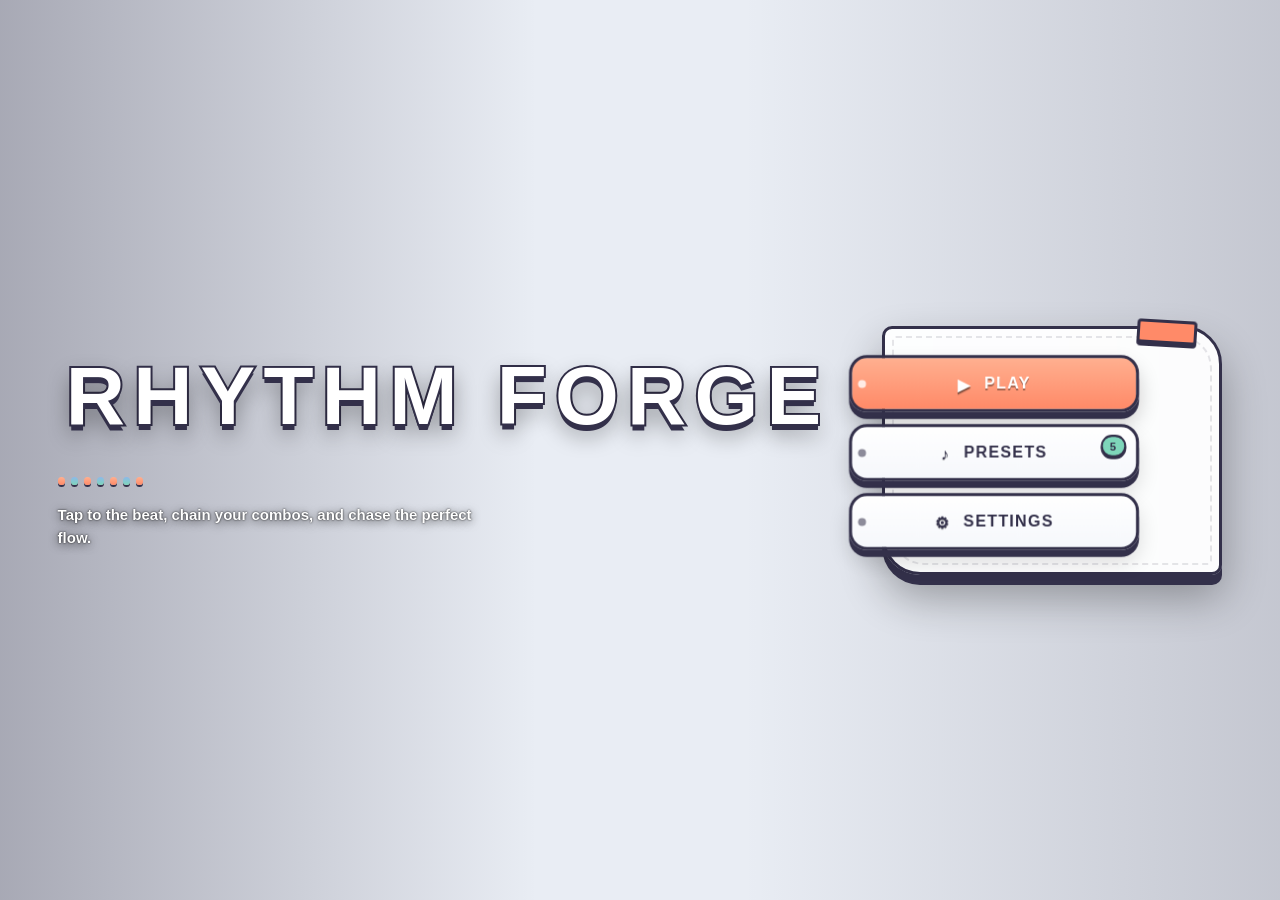
==== commit 7b5647a6: "Update print statement from 'Hello' to 'Goodbye'" ====
--- a/index.html
+++ b/index.html
@@ -1,7313 +1,613 @@
 <!DOCTYPE html>
 <html lang="en">
-
 <head>
-    <meta charset="UTF-8">
-    <meta name="viewport" content="width=device-width, initial-scale=1.0, maximum-scale=1.0, user-scalable=no">
-    <title>WebForge Pro</title>
-    <script src="https://cdnjs.cloudflare.com/ajax/libs/monaco-editor/0.44.0/min/vs/loader.min.js"></script>
-    <link rel="stylesheet" href="https://cdnjs.cloudflare.com/ajax/libs/font-awesome/6.4.0/css/all.min.css">
-    <link rel="preconnect" href="https://fonts.googleapis.com">
-    <link
-        href="https://fonts.googleapis.com/css2?family=JetBrains+Mono:wght@400;600&family=Outfit:wght@300;400;500;600;700&display=swap"
-        rel="stylesheet">
-    <style>
-        /* ═══════════════ BASE ═══════════════ */
-        :root {
-            --bg: #0f0f11;
-            --sidebar: #131316;
-            --panel: #18181c;
-            --panel2: #1e1e24;
-            --text: #e2e2e8;
-            --text-dim: #6b6b7a;
-            --text-faint: #3a3a48;
-            --accent: #6366f1;
-            --accent-glow: rgba(99, 102, 241, .25);
-            --accent2: #a78bfa;
-            --border: #232330;
-            --border-bright: #3a3a50;
-            --success: #22c55e;
-            --warning: #f59e0b;
-            --danger: #ef4444;
-            --tab-h: 38px;
-            --sidebar-w: 240px;
-            --toolbar-h: 44px;
-            --statusbar-h: 24px;
-            --radius: 6px;
-            --font-ui: 'Outfit', sans-serif;
-            --font-mono: 'JetBrains Mono', monospace;
-            --transition: .18s ease;
-            --preview-bg: #fff;
+<meta charset="UTF-8">
+<meta name="viewport" content="width=device-width, initial-scale=1.0, maximum-scale=1.0, user-scalable=no">
+<meta name="theme-color" content="#e9eef5" id="themeColorMeta">
+<title>Rhythm Forge</title>
+<link rel="stylesheet" href="styles.css">
+</head>
+<body data-theme="light">
+
+<canvas id="game"></canvas>
+<div id="vignette"></div>
+
+<div id="ui">
+
+  <!-- ══════════ HUD (in-game overlay) ══════════ -->
+  <div id="hud" class="hidden">
+    <div id="scoreBox">
+      <div id="score">0</div>
+      <div id="combo"></div>
+      <div id="timing"><div id="timingMark"></div></div>
+    </div>
+    <div id="flowTag">PERFECT FLOW</div>
+    <div id="bpmTag">120 BPM</div>
+    <div id="feedback"></div>
+    <div id="tapHint">TAP TO THE BEAT</div>
+  </div>
+
+  <!-- ══════════ MAIN MENU ══════════ -->
+  <section id="menu" class="screen">
+    <div class="brand">
+      <div class="logo">
+        <h1>Rhythm&nbsp;Forge</h1>
+        <div class="eq">
+          <span></span><span></span><span></span><span></span><span></span><span></span><span></span>
+        </div>
+      </div>
+      <p class="tagline">Tap to the beat, chain your combos, and chase the perfect flow.</p>
+    </div>
+
+    <div class="panel panel-side">
+      <button class="btn btn-tab primary" data-go="game">
+        <span class="btn-icon">▶</span> Play
+      </button>
+      <button class="btn btn-tab ghost" data-go="presets">
+        <span class="btn-icon">♪</span> Presets
+        <span class="btn-badge" id="presetCountBadge">5</span>
+      </button>
+      <button class="btn btn-tab ghost" data-go="settings">
+        <span class="btn-icon">⚙</span> Settings
+      </button>
+    </div>
+  </section>
+
+  <!-- ══════════ GAME ══════════ -->
+  <section id="game-screen" class="screen hidden">
+    <div class="card">
+      <h2>Now Playing</h2>
+      <p class="sub">Tap, click, or press <b>Space</b> to hit the notes.</p>
+      <div class="bar"><div id="barFill"></div></div>
+      <button class="btn ghost" data-go="menu">Quit</button>
+    </div>
+  </section>
+
+  <!-- ══════════ RESULTS ══════════ -->
+  <section id="results-screen" class="screen hidden">
+    <div class="card">
+      <h2>Results</h2>
+      <div class="bigScore" id="resultScore">0</div>
+      <div class="stats">
+        <div class="stat"><b id="statPerfect">0</b>Perfect</div>
+        <div class="stat"><b id="statGood">0</b>Good</div>
+        <div class="stat"><b id="statMiss">0</b>Miss</div>
+      </div>
+      <button class="btn primary" data-go="game">Play Again</button>
+      <button class="btn ghost" data-go="menu">Menu</button>
+    </div>
+  </section>
+
+  <!-- ══════════ PRESETS ══════════ -->
+  <section id="presets" class="screen hidden">
+    <div class="card preset-card">
+      <div class="preset-header">
+        <div class="preset-heading">
+          <h2>Preset Songs</h2>
+          <p class="preset-sub">Choose your track</p>
+        </div>
+        <div class="preset-count" id="presetTotal">0</div>
+      </div>
+      <div class="preset-list" id="presetList">
+        <div class="preset-loading">Loading</div>
+      </div>
+      <div class="preset-actions">
+        <button class="btn ghost" data-go="menu">Back</button>
+      </div>
+    </div>
+  </section>
+
+  <!-- ══════════ SETTINGS ══════════ -->
+  <section id="settings-screen" class="screen hidden">
+    <div class="card settings-card">
+      <h2>Settings</h2>
+      <p class="sub">Make it yours</p>
+
+      <div class="settings-group">
+        <div class="settings-group-title">Theme</div>
+        <div class="theme-grid" id="themeGrid"></div>
+      </div>
+
+      <div class="settings-group">
+        <div class="settings-group-title">Gameplay</div>
+        <div class="setting-row">
+          <span class="setting-label">Hit Sound</span>
+          <button class="toggle on" data-toggle="hitSound" aria-label="Toggle hit sound"></button>
+        </div>
+        <div class="setting-row">
+          <span class="setting-label">Vibration</span>
+          <button class="toggle on" data-toggle="vibration" aria-label="Toggle vibration"></button>
+        </div>
+        <div class="setting-row">
+          <span class="setting-label">Show HUD</span>
+          <button class="toggle on" data-toggle="showHud" aria-label="Toggle HUD"></button>
+        </div>
+        <div class="setting-row">
+          <span class="setting-label">Vignette</span>
+          <button class="toggle on" data-toggle="vignette" aria-label="Toggle vignette"></button>
+        </div>
+        <div class="setting-row">
+          <span class="setting-label">Reduced Motion</span>
+          <button class="toggle" data-toggle="reducedMotion" aria-label="Toggle reduced motion"></button>
+        </div>
+      </div>
+
+      <div class="settings-group">
+        <div class="settings-group-title">Accent Colour</div>
+        <div class="accent-grid" id="accentGrid"></div>
+        <button class="btn ghost btn-reset" id="resetAccent">
+          <span class="btn-icon">↺</span> Use Theme Default
+        </button>
+      </div>
+
+      <div class="settings-group">
+        <div class="settings-group-title">About</div>
+        <p class="about-text">
+          Rhythm Forge · v1.0 · Built with the Forge Theme System.<br>
+          All settings are stored locally on your device.
+        </p>
+        <button class="btn ghost" id="resetAll">
+          <span class="btn-icon">⚠</span> Reset Everything
+        </button>
+      </div>
+
+      <button class="btn primary" data-go="menu">Back to Menu</button>
+    </div>
+  </section>
+
+</div>
+
+<input type="file" id="file" accept="audio/*,application/json">
+
+<script>
+/* ═══════════════════════════════════════════════════════════════
+   Rhythm Forge — Theme System + Screen Navigation + Demo Canvas
+   ═══════════════════════════════════════════════════════════════ */
+(function () {
+  'use strict';
+
+  /* ───────── THEME CATALOGUE ───────── */
+  const THEMES = {
+    /* Light */
+    light:      { label: 'Light',      bg: '#e9eef5', paper: '#ffffff', accent: '#ff8a68' },
+    nord:       { label: 'Nord',       bg: '#d8dee9', paper: '#eceff4', accent: '#88c0d0' },
+    solarized:  { label: 'Solarized',  bg: '#eee8d5', paper: '#fdf6e3', accent: '#cb4b16' },
+
+    /* Dark */
+    dark:       { label: 'Dark',       bg: '#0f0f11', paper: '#18181c', accent: '#6366f1' },
+    midnight:   { label: 'Midnight',   bg: '#000000', paper: '#0d0d0d', accent: '#3b82f6' },
+    aurora:     { label: 'Aurora',     bg: '#0a0e1a', paper: '#101525', accent: '#00d4aa' },
+    cyberpunk:  { label: 'Cyberpunk',  bg: '#05020f', paper: '#0c0820', accent: '#ff0080' },
+    rose:       { label: 'Rose',       bg: '#0f0608', paper: '#1a0e12', accent: '#f43f5e' },
+    dracula:    { label: 'Dracula',    bg: '#0d1117', paper: '#1c2128', accent: '#bd93f9' },
+    pumpkin:    { label: 'Pumpkin',    bg: '#100800', paper: '#201200', accent: '#ff6a00' },
+    ocean:      { label: 'Ocean',      bg: '#020c18', paper: '#071628', accent: '#0ea5e9' },
+    matrix:     { label: 'Matrix',     bg: '#000300', paper: '#000800', accent: '#00ff41' },
+    candy:      { label: 'Candy',      bg: '#0d0618', paper: '#180c2a', accent: '#f472b6' },
+    neon:       { label: 'Neon City',  bg: '#020510', paper: '#050d20', accent: '#00f5ff' },
+    luxe:       { label: 'Luxe',       bg: '#080500', paper: '#110900', accent: '#d4a017' },
+    forest:     { label: 'Forest',     bg: '#0a1410', paper: '#12241c', accent: '#10b981' },
+    github:     { label: 'GitHub',     bg: '#0d1117', paper: '#21262d', accent: '#58a6ff' }
+  };
+
+  const ACCENTS = [
+    '#ff8a68', '#f43f5e', '#f472b6', '#a855f7', '#6366f1',
+    '#3b82f6', '#0ea5e9', '#06b6d4', '#14b8a6', '#22c55e',
+    '#84cc16', '#eab308', '#f59e0b', '#f97316'
+  ];
+
+  const PRESETS = [
+    { title: 'Neon Sunrise',   artist: 'Aurora Waves',   file: 'neon_sunrise.json' },
+    { title: 'Midnight Drive', artist: 'Kova',           file: 'midnight_drive.json' },
+    { title: 'Pulse Check',    artist: 'Static Bloom',   file: 'pulse_check.json' },
+    { title: 'Paper Planes',   artist: 'Hollow Youth',   file: 'paper_planes.json' },
+    { title: 'Electric Haze',  artist: 'Violet Static',  file: 'electric_haze.json' }
+  ];
+
+  /* ───────── STATE ───────── */
+  const LS_KEY = 'rhythm_forge_v1';
+  const defaults = {
+    theme: 'light',
+    accent: null,
+    toggles: { hitSound: true, vibration: true, showHud: true, vignette: true, reducedMotion: false }
+  };
+  let state = loadState();
+
+  function loadState() {
+    try {
+      const raw = localStorage.getItem(LS_KEY);
+      if (!raw) return JSON.parse(JSON.stringify(defaults));
+      const s = JSON.parse(raw);
+      s.toggles = Object.assign({}, defaults.toggles, s.toggles || {});
+      return s;
+    } catch (e) { return JSON.parse(JSON.stringify(defaults)); }
+  }
+  function saveState() {
+    try { localStorage.setItem(LS_KEY, JSON.stringify(state)); } catch (e) {}
+  }
+
+  /* ───────── HELPERS ───────── */
+  const $  = (s, r = document) => r.querySelector(s);
+  const $$ = (s, r = document) => Array.from(r.querySelectorAll(s));
+
+  function shade(hex, pct) {
+    const n = parseInt(hex.slice(1), 16);
+    const r = Math.min(255, Math.max(0, ((n >> 16) & 0xFF) + pct));
+    const g = Math.min(255, Math.max(0, ((n >>  8) & 0xFF) + pct));
+    const b = Math.min(255, Math.max(0, (n & 0xFF) + pct));
+    return '#' + ((r << 16) | (g << 8) | b).toString(16).padStart(6, '0');
+  }
+
+  /* ───────── THEME ───────── */
+  function applyTheme(key) {
+    if (!THEMES[key]) key = 'light';
+    state.theme = key;
+    document.body.dataset.theme = key;
+    const meta = document.getElementById('themeColorMeta');
+    if (meta) meta.content = THEMES[key].bg;
+    saveState();
+    $$('.theme-swatch').forEach(el => el.classList.toggle('active', el.dataset.theme === key));
+    // Re-apply accent (since theme change resets CSS vars unless accent is custom)
+    applyAccent(state.accent, false);
+  }
+
+  function buildThemeGrid() {
+    const grid = $('#themeGrid');
+    if (!grid) return;
+    grid.innerHTML = '';
+    Object.entries(THEMES).forEach(([key, t]) => {
+      const sw = document.createElement('div');
+      sw.className = 'theme-swatch';
+      sw.dataset.theme = key;
+      sw.innerHTML = `
+        <div class="swatch-bg" style="background:${t.bg};border-bottom:4px solid ${t.accent}"></div>
+        <div class="swatch-label">${t.label}</div>`;
+      sw.addEventListener('click', () => applyTheme(key));
+      grid.appendChild(sw);
+    });
+    $$('.theme-swatch').forEach(el => el.classList.toggle('active', el.dataset.theme === state.theme));
+  }
+
+  /* ───────── ACCENT ───────── */
+  function buildAccentGrid() {
+    const grid = $('#accentGrid');
+    if (!grid) return;
+    grid.innerHTML = '';
+    ACCENTS.forEach(c => {
+      const sw = document.createElement('div');
+      sw.className = 'accent-swatch';
+      sw.style.background = c;
+      sw.dataset.accent = c;
+      if (state.accent === c) sw.classList.add('active');
+      sw.addEventListener('click', () => applyAccent(c));
+      grid.appendChild(sw);
+    });
+  }
+
+  function applyAccent(color, persist = true) {
+    state.accent = color;
+    if (color) {
+      document.body.style.setProperty('--accent', color);
+      document.body.style.setProperty('--accent-2', shade(color, 28));
+    } else {
+      document.body.style.removeProperty('--accent');
+      document.body.style.removeProperty('--accent-2');
+    }
+    if (persist) saveState();
+    $$('.accent-swatch').forEach(el => el.classList.toggle('active', el.dataset.accent === color));
+  }
+
+  /* ───────── TOGGLES ───────── */
+  function buildToggles() {
+    $$('[data-toggle]').forEach(btn => {
+      const key = btn.dataset.toggle;
+      btn.classList.toggle('on', !!state.toggles[key]);
+      btn.addEventListener('click', () => {
+        state.toggles[key] = !state.toggles[key];
+        btn.classList.toggle('on', state.toggles[key]);
+        saveState();
+        applyToggles();
+      });
+    });
+  }
+
+  function applyToggles() {
+    const t = state.toggles;
+    $('#hud').style.display       = t.showHud ? '' : 'none';
+    $('#vignette').style.display  = t.vignette ? '' : 'none';
+    document.body.classList.toggle('reduced-motion', !!t.reducedMotion);
+  }
+
+  /* ───────── SCREEN NAVIGATION ───────── */
+  const SCREEN_MAP = {
+    menu:        'menu',
+    game:        'game-screen',
+    results:     'results-screen',
+    presets:     'presets',
+    settings:    'settings-screen'
+  };
+
+  function goTo(name) {
+    if (!SCREEN_MAP[name]) return;
+    $$('.screen').forEach(s => s.classList.add('hidden'));
+    const target = document.getElementById(SCREEN_MAP[name]);
+    if (!target) return;
+    target.classList.remove('hidden');
+    // HUD only on the game screen
+    $('#hud').classList.toggle('hidden', name !== 'game');
+    if (name === 'presets') renderPresets();
+  }
+
+  $$('[data-go]').forEach(el => {
+    el.addEventListener('click', () => goTo(el.dataset.go));
+  });
+
+  /* ───────── PRESET LIST ───────── */
+  function renderPresets() {
+    const list = $('#presetList');
+    const total = $('#presetTotal');
+    const badge = $('#presetCountBadge');
+    if (!list) return;
+
+    if (!PRESETS.length) {
+      list.innerHTML = `
+        <div class="preset-empty">
+          <span class="preset-empty-icon">♪</span>
+          <div class="preset-empty-title">No Presets Yet</div>
+          <div class="preset-empty-body">
+            Drop a song file named <code>*.json</code> next to this page
+            to have it show up here.
+          </div>
+        </div>`;
+      if (total) total.textContent = '0';
+      if (badge) badge.textContent = '0';
+      return;
+    }
+
+    list.innerHTML = '';
+    PRESETS.forEach((p, i) => {
+      const btn = document.createElement('button');
+      btn.className = 'preset-item';
+      btn.innerHTML = `
+        <span class="preset-num">${String(i + 1).padStart(2, '0')}</span>
+        <span class="preset-info">
+          <span class="preset-title">${p.title}</span>
+          <span class="preset-artist">${p.artist}</span>
+        </span>
+        <span class="preset-file">${p.file}</span>
+        <span class="preset-play">▶</span>`;
+      btn.addEventListener('click', () => {
+        btn.classList.add('active');
+        setTimeout(() => {
+          btn.classList.remove('active');
+          goTo('game');
+        }, 500);
+      });
+      list.appendChild(btn);
+    });
+    if (total) total.textContent = String(PRESETS.length);
+    if (badge) badge.textContent = String(PRESETS.length);
+  }
+
+  /* ───────── RESET BUTTONS ───────── */
+  const resetAccentBtn = $('#resetAccent');
+  if (resetAccentBtn) resetAccentBtn.addEventListener('click', () => applyAccent(null));
+
+  const resetAllBtn = $('#resetAll');
+  if (resetAllBtn) resetAllBtn.addEventListener('click', () => {
+    if (!confirm('Reset all settings?')) return;
+    localStorage.removeItem(LS_KEY);
+    state = JSON.parse(JSON.stringify(defaults));
+    document.body.removeAttribute('style');
+    applyTheme(state.theme);
+    applyAccent(state.accent, false);
+    $$('[data-toggle]').forEach(btn => btn.classList.toggle('on', !!state.toggles[btn.dataset.toggle]));
+    buildToggles();
+    applyToggles();
+    buildThemeGrid();
+    buildAccentGrid();
+  });
+
+  /* ───────── DEMO CANVAS ───────── */
+  function initCanvas() {
+    const canvas = document.getElementById('game');
+    if (!canvas) return;
+    const ctx = canvas.getContext('2d');
+    let W = 0, H = 0, dpr = Math.min(window.devicePixelRatio || 1, 2);
+
+    function resize() {
+      W = window.innerWidth;
+      H = window.innerHeight;
+      canvas.width  = W * dpr;
+      canvas.height = H * dpr;
+      canvas.style.width  = W + 'px';
+      canvas.style.height = H + 'px';
+      ctx.setTransform(dpr, 0, 0, dpr, 0, 0);
+    }
+    resize();
+    window.addEventListener('resize', resize);
+
+    // Floating notes
+    const notes = Array.from({ length: 26 }, () => spawn());
+
+    function spawn() {
+      return {
+        x: Math.random(),
+        y: -0.15 - Math.random() * 0.6,
+        r: 6 + Math.random() * 14,
+        v: 0.0004 + Math.random() * 0.0009,
+        hue: Math.random(),
+        rot: Math.random() * Math.PI * 2,
+        vr: (Math.random() - 0.5) * 0.01
+      };
+    }
+
+    function themeColors() {
+      const cs = getComputedStyle(document.body);
+      return {
+        page: cs.getPropertyValue('--page').trim() || '#e9eef5',
+        accent: cs.getPropertyValue('--accent').trim() || '#ff8a68',
+        accent2: cs.getPropertyValue('--accent-2').trim() || '#ffb090',
+        mint: cs.getPropertyValue('--mint').trim() || '#7ed6ba',
+        sky: cs.getPropertyValue('--sky').trim() || '#8db8ea',
+        ink: cs.getPropertyValue('--ink').trim() || '#33304a'
+      };
+    }
+
+    let t0 = performance.now();
+    const reduced = () => state.toggles.reducedMotion;
+
+    function frame(now) {
+      const dt = Math.min(48, now - t0);
+      t0 = now;
+      const c = themeColors();
+
+      // Background
+      ctx.fillStyle = c.page;
+      ctx.fillRect(0, 0, W, H);
+
+      // Soft radial glow behind the menu
+      const grd = ctx.createRadialGradient(W * 0.3, H * 0.5, 40, W * 0.3, H * 0.5, Math.max(W, H) * 0.8);
+      grd.addColorStop(0, hexA(c.accent, 0.14));
+      grd.addColorStop(1, hexA(c.accent, 0));
+      ctx.fillStyle = grd;
+      ctx.fillRect(0, 0, W, H);
+
+      // Floating notes
+      for (const n of notes) {
+        if (!reduced()) {
+          n.y += n.v * dt;
+          n.rot += n.vr;
         }
-
-        [data-theme="midnight"] {
-            --bg: #000;
-            --sidebar: #080808;
-            --panel: #0d0d0d;
-            --panel2: #111;
-            --text: #c8c8d0;
-            --text-dim: #555560;
-            --accent: #3b82f6;
-            --accent-glow: rgba(59, 130, 246, .2);
-            --accent2: #60a5fa;
-            --border: #1a1a1a;
-            --border-bright: #2a2a2a
-        }
-
-        [data-theme="aurora"] {
-            --bg: #0a0e1a;
-            --sidebar: #0c1020;
-            --panel: #101525;
-            --panel2: #141a2c;
-            --text: #d4eaf7;
-            --text-dim: #4a6080;
-            --accent: #00d4aa;
-            --accent-glow: rgba(0, 212, 170, .2);
-            --accent2: #00bfff;
-            --border: #1a2540;
-            --border-bright: #2a3a60
-        }
-
-        [data-theme="cyberpunk"] {
-            --bg: #05020f;
-            --sidebar: #080514;
-            --panel: #0c0820;
-            --panel2: #100d28;
-            --text: #00ff9f;
-            --text-dim: #005540;
-            --accent: #ff0080;
-            --accent-glow: rgba(255, 0, 128, .25);
-            --accent2: #ff6bff;
-            --border: #1a0a30;
-            --border-bright: #3a0a60;
-            --success: #00ff9f;
-            --warning: #ffaa00
-        }
-
-        [data-theme="solarized"] {
-            --bg: #002b36;
-            --sidebar: #00212b;
-            --panel: #073642;
-            --panel2: #0a4252;
-            --text: #839496;
-            --text-dim: #4a6470;
-            --accent: #268bd2;
-            --accent-glow: rgba(38, 139, 210, .2);
-            --accent2: #2aa198;
-            --border: #0a3040;
-            --border-bright: #1a4050
-        }
-
-        [data-theme="rose"] {
-            --bg: #0f0608;
-            --sidebar: #130a0c;
-            --panel: #1a0e12;
-            --panel2: #201218;
-            --text: #f4d0d8;
-            --text-dim: #6a3a44;
-            --accent: #f43f5e;
-            --accent-glow: rgba(244, 63, 94, .25);
-            --accent2: #fb7185;
-            --border: #2a1018;
-            --border-bright: #3a1828
-        }
-
-        [data-theme="nord"] {
-            --bg: #2e3440;
-            --sidebar: #272c36;
-            --panel: #3b4252;
-            --panel2: #434c5e;
-            --text: #eceff4;
-            --text-dim: #7a8499;
-            --accent: #88c0d0;
-            --accent-glow: rgba(136, 192, 208, .2);
-            --accent2: #81a1c1;
-            --border: #3b4252;
-            --border-bright: #4c566a
-        }
-
-        [data-theme="dracula"] {
-            --bg: #0d1117;
-            --sidebar: #161b22;
-            --panel: #1c2128;
-            --panel2: #22272e;
-            --text: #f8f8f2;
-            --text-dim: #6272a4;
-            --text-faint: #2a3040;
-            --accent: #bd93f9;
-            --accent-glow: rgba(189, 147, 249, .25);
-            --accent2: #ff79c6;
-            --border: #2a3040;
-            --border-bright: #3d4f6e;
-            --success: #50fa7b;
-            --warning: #ffb86c;
-            --danger: #ff5555
-        }
-
-        [data-theme="pumpkin"] {
-            --bg: #100800;
-            --sidebar: #180d00;
-            --panel: #201200;
-            --panel2: #291800;
-            --text: #ffd59e;
-            --text-dim: #6b4010;
-            --text-faint: #3a1f00;
-            --accent: #ff6a00;
-            --accent-glow: rgba(255, 106, 0, .3);
-            --accent2: #ff9f45;
-            --border: #2e1500;
-            --border-bright: #4d2500;
-            --success: #a3e635;
-            --warning: #fbbf24
-        }
-
-        [data-theme="ocean"] {
-            --bg: #020c18;
-            --sidebar: #041020;
-            --panel: #071628;
-            --panel2: #0b1e34;
-            --text: #cce8ff;
-            --text-dim: #2d6080;
-            --text-faint: #0d2840;
-            --accent: #0ea5e9;
-            --accent-glow: rgba(14, 165, 233, .25);
-            --accent2: #38bdf8;
-            --border: #0d2840;
-            --border-bright: #1a4060;
-            --success: #34d399;
-            --warning: #fbbf24
-        }
-
-        [data-theme="candy"] {
-            --bg: #0d0618;
-            --sidebar: #120820;
-            --panel: #180c2a;
-            --panel2: #1e1035;
-            --text: #fce7f3;
-            --text-dim: #9d5baa;
-            --text-faint: #3d1850;
-            --accent: #f472b6;
-            --accent-glow: rgba(244, 114, 182, .3);
-            --accent2: #c084fc;
-            --border: #2d1045;
-            --border-bright: #5b2080;
-            --success: #86efac;
-            --warning: #fde68a;
-            --danger: #fca5a5
-        }
-
-        [data-theme="neon"] {
-            --bg: #020510;
-            --sidebar: #030818;
-            --panel: #050d20;
-            --panel2: #081228;
-            --text: #e0f4ff;
-            --text-dim: #3a6080;
-            --text-faint: #0d1f35;
-            --accent: #00f5ff;
-            --accent-glow: rgba(0, 245, 255, .3);
-            --accent2: #ff00c8;
-            --border: #0a1e38;
-            --border-bright: #0f3060;
-            --success: #00ff9f;
-            --warning: #ffcc00;
-            --danger: #ff3366
-        }
-
-        [data-theme="matrix"] {
-            --bg: #000300;
-            --sidebar: #000500;
-            --panel: #000800;
-            --panel2: #000d00;
-            --text: #00ff41;
-            --text-dim: #006616;
-            --text-faint: #002206;
-            --accent: #00ff41;
-            --accent-glow: rgba(0, 255, 65, .25);
-            --accent2: #00cc33;
-            --border: #001a00;
-            --border-bright: #003300;
-            --success: #00ff41;
-            --warning: #ff0;
-            --danger: #f00
-        }
-
-        [data-theme="light"] {
-            --bg: #f0f0f5;
-            --sidebar: #e4e4ec;
-            --panel: #fff;
-            --panel2: #f8f8fc;
-            --text: #1a1a2e;
-            --text-dim: #7070a0;
-            --text-faint: #c0c0d8;
-            --accent: #6366f1;
-            --accent-glow: rgba(99, 102, 241, .15);
-            --accent2: #818cf8;
-            --border: #d0d0e0;
-            --border-bright: #b0b0cc;
-            --preview-bg: #f8f8fc
-        }
-
-        [data-theme="luxe"] {
-            --bg: #080500;
-            --sidebar: #0d0700;
-            --panel: #110900;
-            --panel2: #160c00;
-            --text: #f0d080;
-            --text-dim: #7a5a10;
-            --text-faint: #2a1e05;
-            --accent: #d4a017;
-            --accent-glow: rgba(212, 160, 23, .3);
-            --accent2: #f5c842;
-            --border: #2a1e05;
-            --border-bright: #5a3e0a;
-            --success: #a3e635;
-            --warning: #fbbf24
-        }
-
-        [data-theme="deepslate"] {
-            --bg: #1a0322;
-            --sidebar: #2a0530;
-            --panel: #3a0a44;
-            --panel2: #4a1158;
-            --text: #ffb8f0;
-            --text-dim: #a058a8;
-            --text-faint: #5a2060;
-            --accent: #c026d3;
-            --accent-glow: rgba(192, 38, 211, .3);
-            --accent2: #e879f9;
-            --border: #3a0a44;
-            --border-bright: #6a1a78
-        }
-
-        [data-theme="sand"] {
-            --bg: #1a1410;
-            --sidebar: #221a14;
-            --panel: #2a2018;
-            --panel2: #33261c;
-            --text: #f5e0c8;
-            --text-dim: #8a6a50;
-            --text-faint: #4a3520;
-            --accent: #d97706;
-            --accent-glow: rgba(217, 119, 6, .3);
-            --accent2: #fbbf24;
-            --border: #3a2a18;
-            --border-bright: #6a4a28
-        }
-
-        [data-theme="forest"] {
-            --bg: #0a1410;
-            --sidebar: #0e1c16;
-            --panel: #12241c;
-            --panel2: #162c22;
-            --text: #d4f5dc;
-            --text-dim: #5a8a70;
-            --text-faint: #2a4838;
-            --accent: #10b981;
-            --accent-glow: rgba(16, 185, 129, .3);
-            --accent2: #34d399;
-            --border: #1a3428;
-            --border-bright: #2a5040
-        }
-
-        [data-theme="github"] {
-            --bg: #0d1117;
-            --sidebar: #161b22;
-            --panel: #21262d;
-            --panel2: #30363d;
-            --text: #c9d1d9;
-            --text-dim: #8b949e;
-            --text-faint: #484f58;
-            --accent: #58a6ff;
-            --accent-glow: rgba(88, 166, 255, .25);
-            --accent2: #79c0ff;
-            --border: #30363d;
-            --border-bright: #484f58;
-            --success: #3fb950;
-            --warning: #d29922;
-            --danger: #f85149
-        }
-
-        *,
-        *::before,
-        *::after {
-            box-sizing: border-box;
-            margin: 0;
-            padding: 0
-        }
-
-        html,
-        body {
-            height: 100%;
-            overflow: hidden
-        }
-
-        body {
-            font-family: var(--font-ui);
-            background: var(--bg);
-            color: var(--text);
-            font-size: 13px;
-            line-height: 1.5;
-            transition: background var(--transition), color var(--transition);
-            -webkit-font-smoothing: antialiased
-        }
-
-        /* ═══════════════ LAYOUT ═══════════════ */
-        .app {
-            display: flex;
-            height: 100vh;
-            width: 100vw;
-            flex-direction: column
-        }
-
-        .app-body {
-            display: flex;
-            flex: 1;
-            min-height: 0
-        }
-
-        /* ═══════════════ MENUBAR ═══════════════ */
-        .menubar {
-            height: 36px;
-            background: var(--sidebar);
-            border-bottom: 1px solid var(--border);
-            display: flex;
-            align-items: center;
-            padding: 0 12px;
-            gap: 4px;
-            z-index: 100;
-            flex-shrink: 0
-        }
-
-        .menubar-logo {
-            font-weight: 700;
-            font-size: 12px;
-            letter-spacing: .05em;
-            color: var(--accent);
-            margin-right: 12px;
-            display: flex;
-            align-items: center;
-            gap: 6px
-        }
-
-        .menubar-logo svg {
-            width: 18px;
-            height: 18px
-        }
-
-        .menu-item {
-            padding: 4px 10px;
-            border-radius: 4px;
-            cursor: pointer;
-            font-size: 12px;
-            color: var(--text-dim);
-            transition: all var(--transition);
-            position: relative;
-            user-select: none
-        }
-
-        .menu-item:hover {
-            color: var(--text);
-            background: var(--panel2)
-        }
-
-        .menu-spacer {
-            flex: 1
-        }
-
-        .menubar-right {
-            display: flex;
-            align-items: center;
-            gap: 8px
-        }
-
-        .fps-badge {
-            font-family: var(--font-mono);
-            font-size: 10px;
-            color: var(--success);
-            background: rgba(34, 197, 94, .1);
-            padding: 2px 8px;
-            border-radius: 20px;
-            border: 1px solid rgba(34, 197, 94, .2)
-        }
-
-        .dropdown {
-            position: absolute;
-            top: calc(100% + 4px);
-            left: 0;
-            background: var(--panel);
-            border: 1px solid var(--border-bright);
-            border-radius: var(--radius);
-            min-width: 220px;
-            padding: 4px;
-            z-index: 1000;
-            box-shadow: 0 8px 32px rgba(0, 0, 0, .4);
-            display: none;
-            max-height: 80vh;
-            overflow-y: auto
-        }
-
-        .menu-item.open .dropdown {
-            display: block
-        }
-
-        .dropdown-item {
-            padding: 7px 12px;
-            border-radius: 4px;
-            cursor: pointer;
-            display: flex;
-            align-items: center;
-            gap: 10px;
-            color: var(--text);
-            font-size: 12px;
-            transition: background var(--transition)
-        }
-
-        .dropdown-item:hover {
-            background: var(--panel2)
-        }
-
-        .dropdown-item i {
-            width: 14px;
-            color: var(--text-dim);
-            text-align: center
-        }
-
-        .dropdown-sep {
-            height: 1px;
-            background: var(--border);
-            margin: 4px 0
-        }
-
-        .dropdown-item kbd {
-            margin-left: auto;
-            font-family: var(--font-mono);
-            font-size: 10px;
-            color: var(--text-dim);
-            background: var(--panel2);
-            padding: 1px 5px;
-            border-radius: 3px;
-            border: 1px solid var(--border)
-        }
-
-        .dropdown-label {
-            padding: 6px 12px 4px;
-            font-size: 9px;
-            font-weight: 700;
-            text-transform: uppercase;
-            letter-spacing: .1em;
-            color: var(--text-faint)
-        }
-
-        /* ═══════════════ SIDEBAR ═══════════════ */
-        .sidebar {
-            width: var(--sidebar-w);
-            background: var(--sidebar);
-            border-right: 1px solid var(--border);
-            display: flex;
-            flex-direction: column;
-            flex-shrink: 0;
-            overflow: hidden;
-            transition: width var(--transition)
-        }
-
-        .sidebar.collapsed {
-            width: 0
-        }
-
-        .sidebar-section {
-            display: flex;
-            flex-direction: column;
-            flex: 1;
-            min-height: 0
-        }
-
-        .sidebar-title {
-            height: 32px;
-            display: flex;
-            align-items: center;
-            justify-content: space-between;
-            padding: 0 10px;
-            font-size: 10px;
-            font-weight: 600;
-            text-transform: uppercase;
-            letter-spacing: .1em;
-            color: var(--text-dim);
-            border-bottom: 1px solid var(--border);
-            flex-shrink: 0
-        }
-
-        .sidebar-actions {
-            display: flex;
-            gap: 4px
-        }
-
-        .icon-btn {
-            width: 22px;
-            height: 22px;
-            display: flex;
-            align-items: center;
-            justify-content: center;
-            border-radius: 4px;
-            border: none;
-            background: transparent;
-            color: var(--text-dim);
-            cursor: pointer;
-            font-size: 11px;
-            transition: all var(--transition)
-        }
-
-        .icon-btn:hover {
-            color: var(--text);
-            background: var(--panel2)
-        }
-
-        .file-tree {
-            flex: 1;
-            overflow-y: auto;
-            padding: 4px 0
-        }
-
-        .drag-target-hover {
-            background: var(--accent-glow) !important;
-            border-radius: 4px;
-            box-shadow: 0 0 0 1px var(--accent) !important
-        }
-
-        .tree-folder {
-            user-select: none
-        }
-
-        .tree-folder-header {
-            display: flex;
-            align-items: center;
-            gap: 6px;
-            padding: 5px 10px;
-            cursor: pointer;
-            border-radius: 4px;
-            margin: 1px 4px;
-            font-size: 12px;
-            color: var(--text-dim);
-            transition: all var(--transition);
-            position: relative
-        }
-
-        .tree-folder-header:hover {
-            background: var(--panel2);
-            color: var(--text)
-        }
-
-        .tree-folder-header i.chev {
-            font-size: 10px;
-            transition: transform .15s
-        }
-
-        .tree-folder.open .tree-folder-header i.chev {
-            transform: rotate(90deg)
-        }
-
-        .folder-actions {
-            display: none;
-            gap: 3px;
-            margin-left: auto
-        }
-
-        .tree-folder-header:hover .folder-actions {
-            display: flex
-        }
-
-        .folder-actions button,
-        .file-item .file-actions button {
-            width: 18px;
-            height: 18px;
-            display: flex;
-            align-items: center;
-            justify-content: center;
-            background: transparent;
-            border: none;
-            color: var(--text-dim);
-            cursor: pointer;
-            font-size: 10px;
-            border-radius: 3px
-        }
-
-        .folder-actions button:hover,
-        .file-item .file-actions button:hover {
-            color: var(--danger);
-            background: rgba(239, 68, 68, .1)
-        }
-
-        .tree-folder-children {
-            padding-left: 14px;
-            display: none
-        }
-
-        .tree-folder.open .tree-folder-children {
-            display: block
-        }
-
-        .file-item {
-            display: flex;
-            align-items: center;
-            gap: 7px;
-            padding: 5px 10px;
-            cursor: pointer;
-            border-radius: 4px;
-            margin: 1px 4px;
-            font-size: 12px;
-            color: var(--text-dim);
-            transition: all var(--transition);
-            position: relative;
-            user-select: none
-        }
-
-        .file-item:hover {
-            background: var(--panel2);
-            color: var(--text)
-        }
-
-        .file-item.active {
-            background: var(--accent-glow);
-            color: var(--text);
-            border-left: 2px solid var(--accent);
-            padding-left: 8px
-        }
-
-        .file-item .file-icon {
-            font-size: 11px;
-            width: 14px;
-            text-align: center
-        }
-
-        .file-item .file-name {
-            flex: 1;
-            overflow: hidden;
-            text-overflow: ellipsis;
-            white-space: nowrap
-        }
-
-        .file-item .file-actions {
-            display: none;
-            gap: 3px
-        }
-
-        .file-item:hover .file-actions {
-            display: flex
-        }
-
-        .file-item.is-image img {
-            width: 18px;
-            height: 14px;
-            object-fit: cover;
-            border-radius: 2px;
-            border: 1px solid var(--border)
-        }
-
-        .sidebar-footer {
-            border-top: 1px solid var(--border);
-            padding: 8px;
-            display: flex;
-            flex-direction: column;
-            gap: 4px
-        }
-
-        .file-search {
-            padding: 6px 8px;
-            border-bottom: 1px solid var(--border)
-        }
-
-        .file-search input {
-            width: 100%;
-            padding: 5px 8px;
-            background: var(--panel);
-            border: 1px solid var(--border);
-            border-radius: 5px;
-            color: var(--text);
-            font-family: var(--font-ui);
-            font-size: 11px;
-            outline: none
-        }
-
-        .file-search input:focus {
-            border-color: var(--accent)
-        }
-
-        /* ═══════════════ MAIN ═══════════════ */
-        .main-content {
-            flex: 1;
-            display: flex;
-            flex-direction: column;
-            min-width: 0
-        }
-
-        .tab-bar {
-            height: var(--tab-h);
-            background: var(--panel);
-            border-bottom: 1px solid var(--border);
-            display: flex;
-            align-items: flex-end;
-            overflow-x: auto;
-            overflow-y: hidden;
-            flex-shrink: 0
-        }
-
-        .tab-bar::-webkit-scrollbar {
-            height: 2px
-        }
-
-        .tab-bar::-webkit-scrollbar-thumb {
-            background: var(--border-bright)
-        }
-
-        .tab {
-            height: 36px;
-            padding: 0 14px;
-            display: flex;
-            align-items: center;
-            gap: 8px;
-            cursor: pointer;
-            font-size: 12px;
-            color: var(--text-dim);
-            border-right: 1px solid var(--border);
-            border-top: 2px solid transparent;
-            background: var(--panel);
-            white-space: nowrap;
-            flex-shrink: 0;
-            transition: all var(--transition);
-            position: relative
-        }
-
-        .tab:hover {
-            color: var(--text);
-            background: var(--panel2)
-        }
-
-        .tab.active {
-            color: var(--text);
-            background: var(--bg);
-            border-top-color: var(--accent)
-        }
-
-        .tab-icon {
-            font-size: 11px
-        }
-
-        .tab-close {
-            width: 16px;
-            height: 16px;
-            display: flex;
-            align-items: center;
-            justify-content: center;
-            border-radius: 3px;
-            opacity: 0;
-            font-size: 10px;
-            transition: all var(--transition)
-        }
-
-        .tab:hover .tab-close,
-        .tab.active .tab-close {
-            opacity: 1
-        }
-
-        .tab-close:hover {
-            background: rgba(239, 68, 68, .2);
-            color: var(--danger)
-        }
-
-        .tab.modified::after {
-            content: '';
-            width: 6px;
-            height: 6px;
-            border-radius: 50%;
-            background: var(--accent);
-            position: absolute;
-            top: 6px;
-            right: 8px
-        }
-
-        /* ═══════════════ TOOLBAR ═══════════════ */
-        .toolbar {
-            min-height: var(--toolbar-h);
-            background: var(--panel2);
-            border-bottom: 1px solid var(--border);
-            display: flex;
-            align-items: center;
-            padding: 0 10px;
-            gap: 4px;
-            flex-shrink: 0;
-            overflow-x: auto;
-            overflow-y: hidden;
-            flex-wrap: nowrap
-        }
-
-        .toolbar::-webkit-scrollbar {
-            display: none
-        }
-
-        .btn {
-            height: 28px;
-            padding: 0 12px;
-            border-radius: var(--radius);
-            border: none;
-            font-family: var(--font-ui);
-            font-size: 12px;
-            font-weight: 500;
-            cursor: pointer;
-            display: flex;
-            align-items: center;
-            gap: 6px;
-            transition: all var(--transition);
-            white-space: nowrap;
-            flex-shrink: 0
-        }
-
-        .btn i {
-            font-size: 11px
-        }
-
-        .btn-ghost {
-            background: transparent;
-            color: var(--text-dim)
-        }
-
-        .btn-ghost:hover {
-            background: var(--panel);
-            color: var(--text)
-        }
-
-        .btn-subtle {
-            background: var(--panel);
-            color: var(--text-dim);
-            border: 1px solid var(--border)
-        }
-
-        .btn-subtle:hover {
-            border-color: var(--border-bright);
-            color: var(--text)
-        }
-
-        .btn-primary {
-            background: var(--accent);
-            color: #fff;
-            box-shadow: 0 0 12px var(--accent-glow)
-        }
-
-        .btn-primary:hover {
-            filter: brightness(1.1)
-        }
-
-        .btn-danger {
-            background: rgba(239, 68, 68, .15);
-            color: var(--danger);
-            border: 1px solid rgba(239, 68, 68, .2)
-        }
-
-        .btn-danger:hover {
-            background: rgba(239, 68, 68, .25)
-        }
-
-        .btn-success {
-            background: rgba(34, 197, 94, .15);
-            color: var(--success);
-            border: 1px solid rgba(34, 197, 94, .2)
-        }
-
-        .btn-success:hover {
-            background: rgba(34, 197, 94, .25)
-        }
-
-        .btn:active {
-            transform: scale(.96)
-        }
-
-        .toolbar-sep {
-            width: 1px;
-            height: 22px;
-            background: var(--border);
-            flex-shrink: 0;
-            margin: 0 4px
-        }
-
-        .lang-badge {
-            font-family: var(--font-mono);
-            font-size: 10px;
-            padding: 2px 8px;
-            border-radius: 20px;
-            background: var(--panel);
-            border: 1px solid var(--border-bright);
-            color: var(--accent2);
-            margin-left: auto;
-            flex-shrink: 0
-        }
-
-        .toolbar[data-smartfind="on"] {
-            background: linear-gradient(var(--panel2), var(--panel2)) padding-box, linear-gradient(90deg, #6366f1, #a78bfa, #f43f5e, #f59e0b, #22c55e, #6366f1) border-box;
-            background-size: 300% 300%;
-            border-bottom: 2px solid transparent;
-            animation: sf-border-spin 2.8s ease infinite
-        }
-
-        @keyframes sf-border-spin {
-
-            0%,
-            100% {
-                background-position: 0% 50%
-            }
-
-            50% {
-                background-position: 100% 50%
-            }
-        }
-
-        /* ═══════════════ EDITOR AREA ═══════════════ */
-        .editor-area {
-            flex: 1;
-            display: flex;
-            min-height: 0;
-            position: relative
-        }
-
-        #editor-container {
-            flex: 1;
-            position: relative
-        }
-
-        #image-viewer {
-            flex: 1;
-            display: none;
-            align-items: center;
-            justify-content: center;
-            background: var(--bg);
-            flex-direction: column;
-            gap: 12px
-        }
-
-        #image-viewer img {
-            max-width: 90%;
-            max-height: 80%;
-            border-radius: 8px;
-            border: 1px solid var(--border);
-            box-shadow: 0 8px 40px rgba(0, 0, 0, .4)
-        }
-
-        .image-info {
-            font-size: 11px;
-            color: var(--text-dim);
-            font-family: var(--font-mono)
-        }
-
-        .no-file-state {
-            flex: 1;
-            display: flex;
-            align-items: center;
-            justify-content: center;
-            flex-direction: column;
-            gap: 16px;
-            color: var(--text-faint)
-        }
-
-        .no-file-state i {
-            font-size: 48px
-        }
-
-        /* ═══════════════ SPLIT DIVIDER ═══════════════ */
-        .split-divider {
-            width: 4px;
-            background: var(--border);
-            cursor: col-resize;
-            flex-shrink: 0;
-            position: relative;
-            transition: background var(--transition)
-        }
-
-        .split-divider:hover,
-        .split-divider.dragging {
-            background: var(--accent)
-        }
-
-        .split-divider::after {
-            content: '⋮';
-            position: absolute;
-            top: 50%;
-            left: 50%;
-            transform: translate(-50%, -50%);
-            color: var(--border-bright);
-            font-size: 14px;
-            pointer-events: none
-        }
-
-        /* ═══════════════ PREVIEW ═══════════════ */
-        .preview-panel {
-            width: 42%;
-            min-width: 200px;
-            background: var(--preview-bg);
-            display: flex;
-            flex-direction: column;
-            flex-shrink: 0;
-            border-left: 1px solid var(--border);
-            position: relative
-        }
-
-        .preview-toolbar {
-            height: var(--toolbar-h);
-            background: var(--panel2);
-            border-bottom: 1px solid var(--border);
-            display: flex;
-            align-items: center;
-            padding: 0 10px;
-            gap: 6px;
-            flex-shrink: 0
-        }
-
-        .preview-url {
-            flex: 1;
-            height: 24px;
-            background: var(--panel);
-            border: 1px solid var(--border);
-            border-radius: 20px;
-            display: flex;
-            align-items: center;
-            padding: 0 10px;
-            font-size: 11px;
-            font-family: var(--font-mono);
-            color: var(--text-dim);
-            gap: 6px;
-            cursor: pointer
-        }
-
-        .preview-frame-wrap {
-            flex: 1;
-            position: relative;
-            overflow: hidden
-        }
-
-        iframe {
-            width: 100%;
-            height: 100%;
-            border: none;
-            background: #fff;
-            display: block
-        }
-
-        .floating-editor-win {
-            display: none;
-            position: absolute;
-            top: 20px;
-            left: 20px;
-            width: 380px;
-            height: 320px;
-            background: var(--panel);
-            border: 1px solid var(--accent);
-            border-radius: 10px;
-            z-index: 9999;
-            flex-direction: column;
-            box-shadow: 0 15px 50px rgba(0, 0, 0, .6);
-            overflow: hidden
-        }
-
-        .floating-editor-header {
-            height: 36px;
-            background: var(--panel2);
-            border-bottom: 1px solid var(--border);
-            display: flex;
-            align-items: center;
-            padding: 0 12px;
-            cursor: move;
-            user-select: none;
-            flex-shrink: 0
-        }
-
-        .floating-editor-title {
-            font-size: 12px;
-            font-weight: 600;
-            flex: 1;
-            white-space: nowrap;
-            overflow: hidden;
-            text-overflow: ellipsis;
-            color: var(--text)
-        }
-
-        .floating-editor-container {
-            flex: 1;
-            position: relative
-        }
-
-        .floating-editor-resize {
-            position: absolute;
-            bottom: 0;
-            right: 0;
-            width: 20px;
-            height: 20px;
-            cursor: nwse-resize;
-            background: linear-gradient(135deg, transparent 50%, var(--text-dim) 50%);
-            opacity: .5
-        }
-
-        /* ═══════════════ CONSOLE ═══════════════ */
-        .console-panel {
-            height: 0;
-            overflow: hidden;
-            background: var(--panel);
-            border-top: 1px solid var(--border);
-            flex-shrink: 0;
-            display: flex;
-            flex-direction: column;
-            transition: height .2s ease
-        }
-
-        .console-panel.open {
-            height: 180px
-        }
-
-        .console-header {
-            height: 28px;
-            display: flex;
-            align-items: center;
-            padding: 0 10px;
-            gap: 8px;
-            border-bottom: 1px solid var(--border);
-            font-size: 11px;
-            color: var(--text-dim);
-            flex-shrink: 0
-        }
-
-        .console-filters {
-            display: flex;
-            gap: 3px;
-            margin-left: 8px
-        }
-
-        .console-filter {
-            padding: 1px 7px;
-            border-radius: 10px;
-            font-size: 9px;
-            background: var(--panel2);
-            border: 1px solid var(--border);
-            color: var(--text-dim);
-            cursor: pointer;
-            transition: all var(--transition)
-        }
-
-        .console-filter.active {
-            background: var(--accent-glow);
-            border-color: var(--accent);
-            color: var(--text)
-        }
-
-        .console-log {
-            flex: 1;
-            overflow-y: auto;
-            padding: 6px 10px;
-            font-family: var(--font-mono);
-            font-size: 11px
-        }
-
-        .log-line {
-            padding: 6px 0;
-            border-bottom: 1px solid var(--border);
-            display: flex;
-            align-items: flex-start;
-            justify-content: space-between;
-            gap: 12px
-        }
-
-        .log-line.log-error {
-            color: var(--danger)
-        }
-
-        .log-line.log-warn {
-            color: var(--warning)
-        }
-
-        .log-line.log-info {
-            color: var(--accent2)
-        }
-
-        .log-content {
-            white-space: pre-wrap;
-            word-break: break-word;
-            flex: 1
-        }
-
-        .log-time {
-            color: var(--text-faint);
-            margin-right: 8px;
-            user-select: none;
-            opacity: .6
-        }
-
-        .log-copy {
-            padding: 3px 7px;
-            font-size: 10px;
-            height: auto;
-            opacity: .5;
-            flex-shrink: 0;
-            border-radius: 4px;
-            border: 1px solid var(--border-bright);
-            background: var(--panel2);
-            color: var(--text-dim);
-            cursor: pointer;
-            transition: all .2s
-        }
-
-        .log-copy:hover {
-            opacity: 1
-        }
-
-        /* ═══════════════ STATUS BAR ═══════════════ */
-        .statusbar {
-            height: var(--statusbar-h);
-            background: var(--accent);
-            display: flex;
-            align-items: center;
-            padding: 0 12px;
-            gap: 16px;
-            font-size: 11px;
-            color: rgba(255, 255, 255, .85);
-            flex-shrink: 0;
-            font-family: var(--font-mono)
-        }
-
-        .statusbar-item {
-            display: flex;
-            align-items: center;
-            gap: 5px;
-            cursor: default
-        }
-
-        .statusbar-item:hover {
-            color: #fff
-        }
-
-        .status-spacer {
-            flex: 1
-        }
-
-        .status-dot {
-            width: 6px;
-            height: 6px;
-            border-radius: 50%;
-            background: rgba(255, 255, 255, .6)
-        }
-
-        .status-dot.green {
-            background: #86efac
-        }
-
-        .status-dot.yellow {
-            background: #fde68a
-        }
-
-        .status-dot.red {
-            background: #fca5a5
-        }
-
-        /* ═══════════════ SETTINGS DRAWER ═══════════════ */
-        .settings-drawer {
-            position: fixed;
-            right: -380px;
-            top: 0;
-            bottom: 0;
-            width: 360px;
-            background: var(--panel);
-            border-left: 1px solid var(--border-bright);
-            z-index: 500;
-            display: flex;
-            flex-direction: column;
-            transition: right .25s cubic-bezier(.4, 0, .2, 1);
-            box-shadow: -10px 0 40px rgba(0, 0, 0, .4)
-        }
-
-        .settings-drawer.open {
-            right: 0
-        }
-
-        .settings-overlay {
-            position: fixed;
-            inset: 0;
-            background: rgba(0, 0, 0, .5);
-            z-index: 499;
-            display: none;
-            backdrop-filter: blur(2px)
-        }
-
-        .settings-overlay.open {
-            display: block
-        }
-
-        .settings-header {
-            padding: 20px;
-            border-bottom: 1px solid var(--border);
-            display: flex;
-            align-items: center;
-            justify-content: space-between
-        }
-
-        .settings-header h2 {
-            font-size: 15px;
-            font-weight: 600
-        }
-
-        .settings-body {
-            flex: 1;
-            overflow-y: auto;
-            padding: 20px
-        }
-
-        .settings-group {
-            margin-bottom: 24px
-        }
-
-        .settings-group-title {
-            font-size: 10px;
-            font-weight: 700;
-            text-transform: uppercase;
-            letter-spacing: .1em;
-            color: var(--text-dim);
-            margin-bottom: 12px;
-            padding-bottom: 6px;
-            border-bottom: 1px solid var(--border)
-        }
-
-        .setting-row {
-            display: flex;
-            align-items: center;
-            justify-content: space-between;
-            padding: 8px 0;
-            border-bottom: 1px solid var(--border);
-            gap: 8px
-        }
-
-        .setting-row:last-child {
-            border-bottom: none
-        }
-
-        .setting-label {
-            font-size: 12px
-        }
-
-        .setting-desc {
-            font-size: 10px;
-            color: var(--text-dim)
-        }
-
-        .theme-grid {
-            display: grid;
-            grid-template-columns: repeat(4, 1fr);
-            gap: 8px;
-            margin-top: 8px
-        }
-
-        .theme-swatch {
-            height: 50px;
-            border-radius: 6px;
-            cursor: pointer;
-            border: 2px solid transparent;
-            transition: all var(--transition);
-            position: relative;
-            overflow: hidden;
-            display: flex;
-            flex-direction: column
-        }
-
-        .theme-swatch.active {
-            border-color: var(--accent)
-        }
-
-        .theme-swatch .swatch-bg {
-            flex: 1
-        }
-
-        .theme-swatch .swatch-label {
-            font-size: 9px;
-            font-weight: 600;
-            text-align: center;
-            padding: 3px;
-            background: rgba(0, 0, 0, .5);
-            color: #fff
-        }
-
-        .toggle {
-            width: 36px;
-            height: 20px;
-            border-radius: 10px;
-            background: var(--border-bright);
-            cursor: pointer;
-            position: relative;
-            transition: background var(--transition);
-            flex-shrink: 0;
-            border: none
-        }
-
-        .toggle.on {
-            background: var(--accent)
-        }
-
-        .toggle::after {
-            content: '';
-            position: absolute;
-            width: 14px;
-            height: 14px;
-            border-radius: 50%;
-            background: #fff;
-            top: 3px;
-            left: 3px;
-            transition: left var(--transition);
-            box-shadow: 0 1px 3px rgba(0, 0, 0, .3)
-        }
-
-        .toggle.on::after {
-            left: 19px
-        }
-
-        .slider-row {
-            display: flex;
-            align-items: center;
-            gap: 10px
-        }
-
-        .slider-row input[type=range] {
-            flex: 1;
-            -webkit-appearance: none;
-            height: 4px;
-            border-radius: 2px;
-            background: var(--border-bright);
-            outline: none
-        }
-
-        .slider-row input[type=range]::-webkit-slider-thumb {
-            -webkit-appearance: none;
-            width: 14px;
-            height: 14px;
-            border-radius: 50%;
-            background: var(--accent);
-            cursor: pointer;
-            box-shadow: 0 0 6px var(--accent-glow)
-        }
-
-        .slider-val {
-            font-family: var(--font-mono);
-            font-size: 11px;
-            color: var(--text-dim);
-            width: 32px;
-            text-align: right
-        }
-
-        .fancy-select {
-            width: 100%;
-            padding: 7px 10px;
-            border-radius: var(--radius);
-            background: var(--panel2);
-            color: var(--text);
-            border: 1px solid var(--border-bright);
-            font-family: var(--font-ui);
-            font-size: 12px;
-            outline: none;
-            cursor: pointer
-        }
-
-        .fancy-select:focus {
-            border-color: var(--accent)
-        }
-
-        /* ═══════════════ COMMAND PALETTE ═══════════════ */
-        .palette-backdrop {
-            position: fixed;
-            inset: 0;
-            background: rgba(0, 0, 0, .6);
-            backdrop-filter: blur(4px);
-            z-index: 900;
-            display: none;
-            align-items: flex-start;
-            justify-content: center;
-            padding-top: 15vh
-        }
-
-        .palette-backdrop.open {
-            display: flex
-        }
-
-        .palette {
-            width: 560px;
-            max-width: 90vw;
-            background: var(--panel);
-            border: 1px solid var(--border-bright);
-            border-radius: 10px;
-            overflow: hidden;
-            box-shadow: 0 24px 80px rgba(0, 0, 0, .6)
-        }
-
-        .palette-input-wrap {
-            display: flex;
-            align-items: center;
-            gap: 10px;
-            padding: 12px 16px;
-            border-bottom: 1px solid var(--border)
-        }
-
-        .palette-input {
-            flex: 1;
-            background: transparent;
-            border: none;
-            outline: none;
-            font-family: var(--font-ui);
-            font-size: 15px;
-            color: var(--text)
-        }
-
-        .palette-input::placeholder {
-            color: var(--text-faint)
-        }
-
-        .palette-results {
-            max-height: 340px;
-            overflow-y: auto
-        }
-
-        .palette-item {
-            padding: 10px 16px;
-            display: flex;
-            align-items: center;
-            gap: 12px;
-            cursor: pointer;
-            transition: background var(--transition)
-        }
-
-        .palette-item:hover,
-        .palette-item.selected {
-            background: var(--panel2)
-        }
-
-        .palette-item i {
-            width: 16px;
-            color: var(--accent);
-            font-size: 13px;
-            text-align: center
-        }
-
-        .palette-item-text {
-            flex: 1;
-            font-size: 13px
-        }
-
-        .palette-item-desc {
-            font-size: 11px;
-            color: var(--text-dim)
-        }
-
-        .palette-item kbd {
-            font-family: var(--font-mono);
-            font-size: 10px;
-            background: var(--panel2);
-            border: 1px solid var(--border-bright);
-            padding: 2px 6px;
-            border-radius: 4px;
-            color: var(--text-dim)
-        }
-
-        .palette-section {
-            padding: 6px 16px 4px;
-            font-size: 10px;
-            font-weight: 700;
-            text-transform: uppercase;
-            letter-spacing: .1em;
-            color: var(--text-faint)
-        }
-
-        /* ═══════════════ MODALS ═══════════════ */
-        .modal-backdrop {
-            position: fixed;
-            inset: 0;
-            background: rgba(0, 0, 0, .5);
-            backdrop-filter: blur(3px);
-            z-index: 800;
-            display: none;
-            align-items: center;
-            justify-content: center;
-            padding: 16px
-        }
-
-        .modal-backdrop.open {
-            display: flex
-        }
-
-        .modal-box {
-            background: var(--panel);
-            border: 1px solid var(--border-bright);
-            border-radius: 10px;
-            width: 420px;
-            max-width: 100%;
-            max-height: 90vh;
-            overflow: hidden;
-            box-shadow: 0 16px 60px rgba(0, 0, 0, .5);
-            display: flex;
-            flex-direction: column
-        }
-
-        .modal-head {
-            padding: 16px 20px;
-            border-bottom: 1px solid var(--border);
-            font-size: 14px;
-            font-weight: 600;
-            display: flex;
-            align-items: center;
-            gap: 10px;
-            flex-shrink: 0
-        }
-
-        .modal-head i {
-            color: var(--accent)
-        }
-
-        .modal-body {
-            padding: 20px;
-            display: flex;
-            flex-direction: column;
-            gap: 12px;
-            overflow-y: auto;
-            flex: 1
-        }
-
-        .modal-foot {
-            padding: 14px 20px;
-            border-top: 1px solid var(--border);
-            display: flex;
-            justify-content: flex-end;
-            gap: 8px;
-            flex-shrink: 0
-        }
-
-        .input-field {
-            width: 100%;
-            padding: 9px 12px;
-            background: var(--panel2);
-            border: 1px solid var(--border-bright);
-            border-radius: var(--radius);
-            color: var(--text);
-            font-family: var(--font-ui);
-            font-size: 13px;
-            outline: none;
-            transition: border-color var(--transition)
-        }
-
-        .input-field:focus {
-            border-color: var(--accent);
-            box-shadow: 0 0 0 3px var(--accent-glow)
-        }
-
-        .textarea-field {
-            width: 100%;
-            min-height: 80px;
-            padding: 9px 12px;
-            background: var(--panel2);
-            border: 1px solid var(--border-bright);
-            border-radius: var(--radius);
-            color: var(--text);
-            font-family: var(--font-mono);
-            font-size: 12px;
-            outline: none;
-            resize: vertical
-        }
-
-        /* ═══════════════ TOASTS ═══════════════ */
-        .toast-container {
-            position: fixed;
-            bottom: 36px;
-            right: 16px;
-            display: flex;
-            flex-direction: column;
-            gap: 8px;
-            z-index: 2000;
-            pointer-events: none
-        }
-
-        .toast {
-            background: var(--panel);
-            border: 1px solid var(--border-bright);
-            border-radius: 8px;
-            padding: 10px 14px;
-            display: flex;
-            align-items: center;
-            gap: 10px;
-            font-size: 12px;
-            min-width: 220px;
-            max-width: 340px;
-            box-shadow: 0 8px 24px rgba(0, 0, 0, .4);
-            animation: toastIn .2s ease forwards;
-            pointer-events: auto
-        }
-
-        .toast.toast-success {
-            border-color: rgba(34, 197, 94, .3)
-        }
-
-        .toast.toast-error {
-            border-color: rgba(239, 68, 68, .3)
-        }
-
-        .toast.toast-warn {
-            border-color: rgba(245, 158, 11, .3)
-        }
-
-        .toast i {
-            font-size: 14px
-        }
-
-        .toast-success i {
-            color: var(--success)
-        }
-
-        .toast-error i {
-            color: var(--danger)
-        }
-
-        .toast-warn i {
-            color: var(--warning)
-        }
-
-        @keyframes toastIn {
-            from {
-                opacity: 0;
-                transform: translateX(20px)
-            }
-
-            to {
-                opacity: 1;
-                transform: translateX(0)
-            }
-        }
-
-        .toast.fade-out {
-            opacity: 0;
-            transform: translateX(20px);
-            transition: .3s
-        }
-
-        /* ═══════════════ TOOLBOX ═══════════════ */
-        .tbx-item {
-            display: flex;
-            align-items: center;
-            gap: 9px;
-            padding: 7px 10px;
-            border-radius: 5px;
-            cursor: pointer;
-            font-size: 12px;
-            color: var(--text);
-            transition: background .14s
-        }
-
-        .tbx-item:hover {
-            background: var(--panel2)
-        }
-
-        .tbx-item i {
-            width: 14px;
-            text-align: center;
-            color: var(--accent2);
-            flex-shrink: 0
-        }
-
-        .tbx-sep {
-            height: 1px;
-            background: var(--border);
-            margin: 4px 0
-        }
-
-        .tbx-section {
-            font-size: 9px;
-            font-weight: 700;
-            text-transform: uppercase;
-            letter-spacing: .1em;
-            color: var(--text-faint);
-            padding: 6px 8px 4px
-        }
-
-        /* ═══════════════ SMART FIND ═══════════════ */
-        .sf-match {
-            background: rgba(99, 102, 241, .22);
-            border-radius: 2px
-        }
-
-        .sf-match-current {
-            background: rgba(251, 191, 36, .45);
-            border-radius: 2px;
-            outline: 1px solid rgba(251, 191, 36, .8)
-        }
-
-        #smart-find-overlay {
-            position: absolute;
-            bottom: 0;
-            left: 0;
-            right: 0;
-            z-index: 200;
-            padding: 7px 12px;
-            background: var(--panel2);
-            border-top: 1px solid var(--border-bright);
-            box-shadow: 0 -4px 18px rgba(0, 0, 0, .35)
-        }
-
-        /* ═══════════════ CSS VAR PANEL ═══════════════ */
-        #cssvar-panel {
-            border-top: 1px solid var(--border);
-            background: var(--panel);
-            flex-shrink: 0;
-            display: none;
-            flex-direction: column;
-            max-height: 220px;
-            overflow: hidden
-        }
-
-        #cssvar-panel.open {
-            display: flex
-        }
-
-        #cssvar-panel-header {
-            height: 28px;
-            display: flex;
-            align-items: center;
-            padding: 0 10px;
-            gap: 8px;
-            border-bottom: 1px solid var(--border);
-            font-size: 11px;
-            color: var(--text-dim);
-            flex-shrink: 0
-        }
-
-        #cssvar-list {
-            flex: 1;
-            overflow-y: auto;
-            padding: 6px 10px;
-            display: flex;
-            flex-direction: column;
-            gap: 5px
-        }
-
-        .cssvar-row {
-            display: flex;
-            align-items: center;
-            gap: 8px;
-            min-height: 26px
-        }
-
-        .cssvar-name {
-            font-family: var(--font-mono);
-            font-size: 10px;
-            color: var(--accent2);
-            min-width: 130px;
-            max-width: 130px;
-            overflow: hidden;
-            text-overflow: ellipsis;
-            white-space: nowrap
-        }
-
-        .cssvar-val {
-            font-family: var(--font-mono);
-            font-size: 10px;
-            color: var(--text-dim);
-            min-width: 80px
-        }
-
-        .cssvar-color-swatch {
-            width: 18px;
-            height: 18px;
-            border-radius: 4px;
-            border: 1px solid var(--border-bright);
-            cursor: pointer;
-            flex-shrink: 0;
-            position: relative;
-            overflow: hidden
-        }
-
-        .cssvar-color-swatch input[type=color] {
-            position: absolute;
-            inset: -4px;
-            width: calc(100% + 8px);
-            height: calc(100% + 8px);
-            opacity: 0;
-            cursor: pointer;
-            border: none;
-            padding: 0
-        }
-
-        .cssvar-slider {
-            flex: 1;
-            min-width: 80px;
-            accent-color: var(--accent);
-            height: 4px;
-            cursor: pointer
-        }
-
-        .cssvar-number {
-            width: 50px;
-            background: var(--panel2);
-            border: 1px solid var(--border);
-            border-radius: 4px;
-            color: var(--text);
-            font-family: var(--font-mono);
-            font-size: 10px;
-            padding: 2px 4px;
-            text-align: right
-        }
-
-        .cssvar-text {
-            flex: 1;
-            background: var(--panel2);
-            border: 1px solid var(--border);
-            border-radius: 4px;
-            color: var(--text);
-            font-family: var(--font-mono);
-            font-size: 10px;
-            padding: 2px 5px
-        }
-
-        #cssvar-empty {
-            font-size: 11px;
-            color: var(--text-faint);
-            padding: 8px 0
-        }
-
-        /* ═══════════════ PLUGIN MANAGER ═══════════════ */
-        #pm-modal {
-            position: fixed;
-            inset: 0;
-            background: rgba(0, 0, 0, .6);
-            backdrop-filter: blur(4px);
-            z-index: 800;
-            display: none;
-            align-items: center;
-            justify-content: center;
-            padding: 16px
-        }
-
-        #pm-modal.open {
-            display: flex
-        }
-
-        .pm-shell {
-            background: var(--panel);
-            border: 1px solid var(--border-bright);
-            border-radius: 10px;
-            width: min(900px, 100%);
-            height: min(680px, 100%);
-            display: flex;
-            flex-direction: column;
-            overflow: hidden;
-            box-shadow: 0 20px 60px rgba(0, 0, 0, .6)
-        }
-
-        .pm-header {
-            padding: 14px 20px;
-            border-bottom: 1px solid var(--border);
-            display: flex;
-            align-items: center;
-            gap: 10px;
-            flex-shrink: 0
-        }
-
-        .pm-body {
-            flex: 1;
-            display: flex;
-            min-height: 0;
-            overflow: hidden
-        }
-
-        .pm-list {
-            width: 210px;
-            flex-shrink: 0;
-            border-right: 1px solid var(--border);
-            display: flex;
-            flex-direction: column;
-            overflow: hidden
-        }
-
-        .pm-list-head {
-            padding: 8px;
-            border-bottom: 1px solid var(--border);
-            display: flex;
-            align-items: center;
-            gap: 6px
-        }
-
-        .pm-list-body {
-            flex: 1;
-            overflow-y: auto;
-            padding: 6px
-        }
-
-        .pm-editor {
-            flex: 1;
-            display: flex;
-            flex-direction: column;
-            min-width: 0
-        }
-
-        .pm-empty {
-            flex: 1;
-            display: flex;
-            flex-direction: column;
-            align-items: center;
-            justify-content: center;
-            gap: 12px;
-            color: var(--text-faint)
-        }
-
-        .pm-edit {
-            display: none;
-            flex-direction: column;
-            flex: 1;
-            min-height: 0
-        }
-
-        .pm-edit.open {
-            display: flex
-        }
-
-        .pm-toolbar {
-            height: 42px;
-            border-bottom: 1px solid var(--border);
-            display: flex;
-            align-items: center;
-            padding: 0 12px;
-            gap: 8px;
-            flex-shrink: 0;
-            background: var(--panel2)
-        }
-
-        .pm-toolbar input {
-            flex: 1;
-            background: transparent;
-            border: none;
-            outline: none;
-            font-family: var(--font-ui);
-            font-size: 14px;
-            font-weight: 600;
-            color: var(--text)
-        }
-
-        .pm-desc-bar {
-            padding: 5px 12px;
-            border-bottom: 1px solid var(--border);
-            background: var(--panel2)
-        }
-
-        .pm-desc-bar input {
-            width: 100%;
-            padding: 4px 10px;
-            background: var(--panel);
-            border: 1px solid var(--border-bright);
-            border-radius: 6px;
-            color: var(--text);
-            font-family: var(--font-ui);
-            font-size: 11px;
-            outline: none;
-            height: 26px
-        }
-
-        .pm-code {
-            flex: 1;
-            min-height: 0;
-            position: relative
-        }
-
-        .pm-footer {
-            padding: 12px 20px;
-            border-top: 1px solid var(--border);
-            display: flex;
-            align-items: center;
-            justify-content: space-between;
-            flex-shrink: 0;
-            gap: 8px
-        }
-
-        .pm-api {
-            background: var(--panel2);
-            border-top: 1px solid var(--border);
-            max-height: 160px;
-            overflow-y: auto;
-            flex-shrink: 0
-        }
-
-        .pm-api summary {
-            padding: 8px 14px;
-            font-size: 11px;
-            font-weight: 600;
-            color: var(--accent2);
-            cursor: pointer;
-            user-select: none
-        }
-
-        .pm-api-body {
-            padding: 4px 14px 10px;
-            font-size: 10px;
-            color: var(--text-dim);
-            line-height: 2
-        }
-
-        .pm-api-body code {
-            color: var(--accent2);
-            font-family: var(--font-mono)
-        }
-
-        /* ═══════════════ SCROLLBARS ═══════════════ */
-        ::-webkit-scrollbar {
-            width: 6px;
-            height: 6px
-        }
-
-        ::-webkit-scrollbar-track {
-            background: transparent
-        }
-
-        ::-webkit-scrollbar-thumb {
-            background: var(--border-bright);
-            border-radius: 3px
-        }
-
-        ::-webkit-scrollbar-thumb:hover {
-            background: var(--text-dim)
-        }
-
-        /* ═══════════════ EFFECTS ═══════════════ */
-        .effect-glow #editor-container .monaco-editor .view-lines {
-            filter: drop-shadow(0 0 4px var(--accent))
-        }
-
-        .effect-scanlines::before {
-            content: '';
-            position: fixed;
-            inset: 0;
-            background: repeating-linear-gradient(to bottom, transparent, transparent 2px, rgba(0, 0, 0, .03) 2px, rgba(0, 0, 0, .03) 4px);
-            pointer-events: none;
-            z-index: 9999
-        }
-
-        .effect-crt .preview-panel iframe {
-            filter: contrast(1.05) brightness(.95)
-        }
-
-        /* ═══════════════ MATRIX / LUXE / NEON EXTRAS ═══════════════ */
-        @keyframes mtx-logo-shift {
-
-            0%,
-            100% {
-                background-position: 0% 50%
-            }
-
-            50% {
-                background-position: 100% 50%
-            }
-        }
-
-        @keyframes mtx-flicker {
-
-            0%,
-            19%,
-            21%,
-            23%,
-            25%,
-            54%,
-            56%,
-            100% {
-                opacity: 1
-            }
-
-            20%,
-            24%,
-            55% {
-                opacity: .6
-            }
-        }
-
-        @keyframes mtx-glow-breathe {
-
-            0%,
-            100% {
-                box-shadow: 0 0 8px rgba(0, 255, 65, .2), inset 0 0 8px rgba(0, 255, 65, .04)
-            }
-
-            50% {
-                box-shadow: 0 0 22px rgba(0, 255, 65, .4), inset 0 0 16px rgba(0, 255, 65, .1)
-            }
-        }
-
-        [data-theme="matrix"] .menubar-logo {
-            background: linear-gradient(90deg, #00ff41, #00cc33, #00ff9f, #00ff41);
-            background-size: 300% 100%;
-            -webkit-background-clip: text;
-            -webkit-text-fill-color: transparent;
-            animation: mtx-logo-shift 4s ease infinite;
-            filter: drop-shadow(0 0 6px rgba(0, 255, 65, .7))
-        }
-
-        [data-theme="matrix"] .btn-primary {
-            background: transparent !important;
-            border: 1px solid #00ff41 !important;
-            color: #00ff41 !important;
-            animation: mtx-glow-breathe 3s ease infinite
-        }
-
-        [data-theme="matrix"] .statusbar {
-            background: linear-gradient(90deg, #000500, #001a00 40%, #00ff41 50%, #001a00 60%, #000500);
-            background-size: 300% 100%;
-            animation: mtx-logo-shift 8s ease infinite;
-            color: #000300;
-            font-weight: 600
-        }
-
-        [data-theme="matrix"] .statusbar .statusbar-item {
-            color: #000800 !important
-        }
-
-        [data-theme="neon"] .menubar-logo {
-            background: linear-gradient(90deg, #00f5ff, #ff00c8);
-            -webkit-background-clip: text;
-            -webkit-text-fill-color: transparent;
-            filter: drop-shadow(0 0 6px rgba(0, 245, 255, .5))
-        }
-
-        [data-theme="neon"] .statusbar {
-            background: linear-gradient(90deg, #00b8c8, #0060ff 50%, #ff00c8)
-        }
-
-        [data-theme="neon"] .statusbar .statusbar-item {
-            color: rgba(255, 255, 255, .95) !important
-        }
-
-        [data-theme="luxe"] .menubar-logo {
-            background: linear-gradient(90deg, #a07010, #f5c842, #d4a017, #fff8d0, #d4a017, #f5c842, #a07010);
-            background-size: 400% 100%;
-            -webkit-background-clip: text;
-            -webkit-text-fill-color: transparent;
-            animation: mtx-logo-shift 3s linear infinite;
-            filter: drop-shadow(0 0 8px rgba(212, 160, 23, .8));
-            font-weight: 700
-        }
-
-        [data-theme="luxe"] .statusbar {
-            background: linear-gradient(90deg, #0d0700, #d4a017 20%, #f5c842 35%, #fff8d0 50%, #f5c842 65%, #d4a017 80%, #0d0700);
-            background-size: 300% 100%;
-            animation: mtx-logo-shift 5s ease infinite;
-            color: #0d0700;
-            font-weight: 700;
-            text-shadow: none
-        }
-
-        [data-theme="luxe"] .statusbar .statusbar-item {
-            color: #0d0700 !important
-        }
-
-        [data-theme="cyberpunk"] .statusbar {
-            background: linear-gradient(90deg, #ff0080, #9b00ff)
-        }
-
-        [data-theme="aurora"] .statusbar {
-            background: linear-gradient(90deg, #00d4aa, #007acc)
-        }
-
-        [data-theme="rose"] .statusbar {
-            background: linear-gradient(90deg, #f43f5e, #ec4899)
-        }
-
-        [data-theme="dracula"] .statusbar {
-            background: linear-gradient(90deg, #bd93f9, #ff79c6)
-        }
-
-        [data-theme="pumpkin"] .statusbar {
-            background: linear-gradient(90deg, #ff6a00, #ff9f45)
-        }
-
-        [data-theme="ocean"] .statusbar {
-            background: linear-gradient(90deg, #0ea5e9, #06b6d4)
-        }
-
-        [data-theme="candy"] .statusbar {
-            background: linear-gradient(90deg, #ec4899, #a855f7 50%, #6366f1)
-        }
-
-        [data-theme="forest"] .statusbar {
-            background: linear-gradient(90deg, #10b981, #059669)
-        }
-
-        /* ═══════════════ SHORTCUTS MODAL ═══════════════ */
-        .shortcut-grid {
-            display: grid;
-            grid-template-columns: 1fr 1fr;
-            gap: 6px 20px;
-            font-size: 12px
-        }
-
-        .shortcut-row {
-            display: flex;
-            align-items: center;
-            justify-content: space-between;
-            padding: 6px 0;
-            border-bottom: 1px solid var(--border)
-        }
-
-        .shortcut-row kbd {
-            font-family: var(--font-mono);
-            font-size: 10px;
-            background: var(--panel2);
-            padding: 2px 7px;
-            border-radius: 4px;
-            border: 1px solid var(--border-bright);
-            color: var(--text-dim)
-        }
-
-        /* ═══════════════ RESPONSIVE ═══════════════ */
-        @media (max-width:900px) {
-            .shortcut-grid {
-                grid-template-columns: 1fr
-            }
-        }
-
-        @media (max-width:768px) {
-            :root {
-                --sidebar-w: 220px
-            }
-
-            .sidebar {
-                position: absolute;
-                top: 36px;
-                bottom: 0;
-                left: 0;
-                z-index: 200;
-                transform: translateX(-100%);
-                transition: transform var(--transition)
-            }
-
-            .sidebar.mobile-open {
-                transform: translateX(0)
-            }
-
-            .preview-panel {
-                position: absolute;
-                bottom: 0;
-                left: 0;
-                right: 0;
-                width: 100% !important;
-                height: 45%;
-                z-index: 50;
-                border-left: none;
-                border-top: 1px solid var(--border)
-            }
-
-            .split-divider {
-                display: none
-            }
-        }
-    </style>
-</head>
-
-<body data-theme="dark">
-
-    <div class="app" id="app">
-
-        <!-- ═══════ MENUBAR ═══════ -->
-        <div class="menubar">
-            <div class="menubar-logo">
-                <svg viewBox="0 0 24 24" fill="none" xmlns="http://www.w3.org/2000/svg">
-                    <path d="M13 2L3 14h9l-1 8 10-12h-9l1-8z" fill="var(--accent)" stroke="var(--accent)"
-                        stroke-width="1" stroke-linejoin="round" />
-                </svg>
-                WebForge Pro
-            </div>
-
-            <div class="menu-item" data-menu="file">File
-                <div class="dropdown">
-                    <div class="dropdown-item" onclick="openNewFileModal()"><i class="fas fa-file-circle-plus"></i> New
-                        File <kbd>⌘N</kbd></div>
-                    <div class="dropdown-item" onclick="openNewFolderModal()"><i class="fas fa-folder-plus"></i> New
-                        Folder</div>
-                    <div class="dropdown-item" onclick="uploadFiles()"><i class="fas fa-upload"></i> Upload Files</div>
-                    <div class="dropdown-sep"></div>
-                    <div class="dropdown-item" onclick="saveCurrentFile()"><i class="fas fa-save"></i> Save
-                        <kbd>⌘S</kbd></div>
-                    <div class="dropdown-item" onclick="exportProject()"><i class="fas fa-download"></i> Export HTML
-                    </div>
-                    <div class="dropdown-item" onclick="exportProjectJSON()"><i class="fas fa-file-export"></i> Export
-                        Project (.json)</div>
-                    <div class="dropdown-item" onclick="importProjectJSON()"><i class="fas fa-file-import"></i> Import
-                        Project (.json)</div>
-                    <div class="dropdown-item" onclick="openSplitModal()"><i class="fas fa-object-ungroup"></i> Split
-                        into Files…</div>
-                    <div class="dropdown-sep"></div>
-                    <div class="dropdown-item" onclick="clearAll()">
-                        <i class="fas fa-trash" style="color:var(--danger)"></i> Clear All</div>
-                </div>
-            </div>
-
-            <div class="menu-item" data-menu="edit">Edit
-                <div class="dropdown">
-                    <div class="dropdown-item" onclick="editorAction('undo')"><i class="fas fa-undo"></i> Undo
-                        <kbd>⌘Z</kbd></div>
-                    <div class="dropdown-item" onclick="editorAction('redo')"><i class="fas fa-redo"></i> Redo
-                        <kbd>⌘⇧Z</kbd></div>
-                    <div class="dropdown-sep"></div>
-                    <div class="dropdown-item" onclick="selectAllText()"><i class="fas fa-expand"></i> Select All
-                        <kbd>⌘A</kbd></div>
-                    <div class="dropdown-item" onclick="copyAllText()"><i class="fas fa-copy"></i> Copy All
-                        <kbd>⌘⇧C</kbd></div>
-                    <div class="dropdown-item" onclick="pasteToEditor()"><i class="fas fa-paste"></i> Paste
-                        <kbd>⌘V</kbd></div>
-                    <div class="dropdown-sep"></div>
-                    <div class="dropdown-item" onclick="formatCode()"><i class="fas fa-wand-magic-sparkles"></i> Format
-                        Code <kbd>⌘⇧F</kbd></div>
-                    <div class="dropdown-item" onclick="openFind()"><i class="fas fa-search"></i> Find &amp; Replace
-                        <kbd>⌘F</kbd></div>
-                    <div class="dropdown-item" onclick="toggleSmartFind()"><i class="fas fa-brain"></i> Toggle Smart
-                        Find</div>
-                    <div class="dropdown-item" onclick="openGoToLine()"><i class="fas fa-arrow-right-to-bracket"></i> Go
-                        to Line <kbd>⌘G</kbd></div>
-                </div>
-            </div>
-
-            <div class="menu-item" data-menu="view">View
-                <div class="dropdown">
-                    <div class="dropdown-item" onclick="toggleSidebar()"><i class="fas fa-table-columns"></i> Toggle
-                        Sidebar <kbd>⌘B</kbd></div>
-                    <div class="dropdown-item" onclick="toggleConsole()"><i class="fas fa-terminal"></i> Toggle Console
-                        <kbd>⌘J</kbd></div>
-                    <div class="dropdown-item" onclick="togglePreview()"><i class="fas fa-columns"></i> Toggle Preview
-                        <kbd>⌘P</kbd></div>
-                    <div class="dropdown-item" onclick="toggleCSSVarPanel()"><i class="fas fa-sliders"></i> CSS
-                        Variables Panel</div>
-                    <div class="dropdown-sep"></div>
-                    <div class="dropdown-item" onclick="setLayout('split')"><i class="fas fa-columns"></i> Split View
-                    </div>
-                    <div class="dropdown-item" onclick="setLayout('editor')"><i class="fas fa-code"></i> Editor Only
-                    </div>
-                    <div class="dropdown-item" onclick="setLayout('preview')"><i class="fas fa-eye"></i> Preview Only
-                    </div>
-                    <div class="dropdown-sep"></div>
-                    <div class="dropdown-item" onclick="toggleFullscreen()"><i class="fas fa-expand"></i> Fullscreen
-                        Preview</div>
-                    <div class="dropdown-item" onclick="openShortcuts()"><i class="fas fa-keyboard"></i> Keyboard
-                        Shortcuts</div>
-                </div>
-            </div>
-
-            <div class="menu-item" data-menu="plugins">Plugins
-                <span id="plugin-badge" style="background:var(--accent);color:white;font-size:9px;padding:1px 5px;border-radius:10px;margin-left:3px;display:none">0</span>
-                <div class="dropdown" id="dropdown-plugins">
-                    <div class="dropdown-label">Installed</div>
-                    <div id="dropdown-plugins-list"></div>
-                    <div id="dropdown-plugins-empty" style="padding:8px 12px;font-size:11px;color:var(--text-faint)">No
-                        plugins installed</div>
-                    <div class="dropdown-sep"></div>
-                    <div class="dropdown-item" onclick="openPluginManager()"><i class="fas fa-puzzle-piece"></i> Plugin
-                        Manager <kbd>⌘⇧P</kbd></div>
-                    <div class="dropdown-item" onclick="pluginCreate()"><i class="fas fa-plus"></i> New Plugin</div>
-                </div>
-            </div>
-
-            <div class="menu-item" onclick="openSettings()">Settings</div>
-            <div class="menu-spacer"></div>
-            <div class="menubar-right">
-                <div class="fps-badge" id="fps-badge">60 FPS</div>
-                <button class="btn btn-primary" onclick="runCode()" style="height:26px;padding:0 10px;font-size:11px">
-        <i class="fas fa-play"></i> Run
-      </button>
-            </div>
-        </div>
-
-        <!-- ═══════ BODY ═══════ -->
-        <div class="app-body">
-
-            <!-- ═══ SIDEBAR ═══ -->
-            <div class="sidebar" id="sidebar">
-                <div class="sidebar-section">
-                    <div class="sidebar-title">
-                        <span>Explorer</span>
-                        <div class="sidebar-actions">
-                            <button class="icon-btn" onclick="openNewFileModal()" title="New File"><i class="fas fa-file-circle-plus"></i></button>
-                            <button class="icon-btn" onclick="openNewFolderModal()" title="New Folder"><i class="fas fa-folder-plus"></i></button>
-                            <button class="icon-btn" onclick="uploadFiles()" title="Upload Files"><i class="fas fa-upload"></i></button>
-                        </div>
-                    </div>
-                    <div class="file-search">
-                        <input id="file-search-input" placeholder="Search files…" oninput="filterFileTree(this.value)">
-                    </div>
-                    <div class="file-tree" id="file-tree"></div>
-                </div>
-                <div class="sidebar-footer">
-                    <button class="btn btn-subtle" onclick="runCode()" style="width:100%;justify-content:center">
-          <i class="fas fa-play"></i> Run Preview
-        </button>
-                </div>
-            </div>
-
-            <!-- ═══ MAIN CONTENT ═══ -->
-            <div class="main-content" id="main-content">
-                <div class="tab-bar" id="tab-bar"></div>
-
-                <!-- Toolbar -->
-                <div class="toolbar" id="main-toolbar">
-                    <button class="btn btn-primary" onclick="runCode()"><i class="fas fa-play"></i> Run</button>
-                    <button class="btn btn-subtle" id="autorun-btn" onclick="toggleAutoRunBtn()"><i class="fas fa-sync"></i> Auto</button>
-                    <div class="toolbar-sep"></div>
-                    <button class="btn btn-ghost" onclick="editorAction('undo')" title="Undo"><i class="fas fa-undo"></i></button>
-                    <button class="btn btn-ghost" onclick="editorAction('redo')" title="Redo"><i class="fas fa-redo"></i></button>
-                    <div class="toolbar-sep"></div>
-                    <button class="btn btn-ghost" onclick="formatCode()" title="Format Code"><i class="fas fa-wand-magic-sparkles"></i></button>
-                    <button class="btn btn-ghost" onclick="autoFixCode()" title="Auto-Fix Bugs" style="gap:4px;color:#22c55e"><i class="fas fa-wrench" style="font-size:11px"></i><span style="font-size:10px">Fix</span></button>
-                    <div style="display:inline-flex;align-items:center;position:relative" id="smart-find-wrap">
-                        <button class="btn btn-ghost" id="smart-find-btn" onclick="toggleSmartFind()" title="Smart Find Mode" style="border-radius:5px 0 0 5px;border-right:1px solid var(--border);padding:0 7px"><i class="fas fa-brain" style="font-size:11px"></i><span style="font-size:10px;margin-left:4px">Smart</span></button>
-                        <button class="btn btn-ghost" onclick="openFind()" title="Find & Replace" style="border-radius:0 5px 5px 0;padding:0 7px"><i class="fas fa-search" style="font-size:11px"></i></button>
-                    </div>
-                    <button class="btn btn-ghost" onclick="copyAllText()" title="Copy All"><i class="fas fa-copy"></i></button>
-                    <div class="toolbar-sep"></div>
-                    <button class="btn btn-subtle" onclick="exportProject()"><i class="fas fa-download"></i> Export</button>
-
-                    <div style="position:relative;display:inline-flex" id="toolbox-wrap">
-                        <button class="btn btn-ghost" id="toolbox-btn" onclick="toggleToolbox()" title="Toolbox" style="gap:4px"><i class="fas fa-toolbox"></i><span style="font-size:10px">Tools</span><i class="fas fa-chevron-down" style="font-size:8px;opacity:.6"></i></button>
-                        <div id="toolbox-menu"
-                            style="display:none;position:fixed;background:var(--panel);border:1px solid var(--border-bright);border-radius:8px;min-width:220px;padding:6px;z-index:9999;box-shadow:0 8px 40px rgba(0,0,0,.6);max-height:80vh;overflow-y:auto">
-                        </div>
-                    </div>
-
-                    <button class="btn btn-ghost" onclick="toggleCSSVarPanel()" title="CSS Variables"><i class="fas fa-sliders"></i></button>
-                    <button class="btn btn-ghost" onclick="openSettings()" title="Settings"><i class="fas fa-cog"></i></button>
-                    <button class="btn btn-ghost" onclick="openPalette()" title="Command Palette (⌘K)"><i class="fas fa-bolt"></i> <span style="font-size:10px;color:var(--text-faint)">⌘K</span></button>
-                    <div class="lang-badge" id="lang-badge">HTML</div>
-                </div>
-
-                <!-- Editor area -->
-                <div class="editor-area">
-                    <div id="editor-container"></div>
-                    <div id="image-viewer">
-                        <img id="image-preview-el" src="" alt="">
-                        <div class="image-info" id="image-info"></div>
-                    </div>
-                </div>
-
-                <!-- CSS Var Panel -->
-                <div id="cssvar-panel">
-                    <div id="cssvar-panel-header">
-                        <i class="fas fa-sliders" style="color:var(--accent);font-size:11px"></i>
-                        <span style="font-weight:600;color:var(--text)">CSS Variables</span>
-                        <span id="cssvar-count" style="font-size:10px"></span>
-                        <span style="margin-left:auto;display:flex;gap:6px">
-            <button class="icon-btn" id="cssvar-apply-btn" title="Apply changes to file" onclick="cssVarApplyAll()"><i class="fas fa-check" style="color:var(--success)"></i></button>
-            <button class="icon-btn" onclick="toggleCSSVarPanel(false)" title="Close"><i class="fas fa-times"></i></button>
-          </span>
-                    </div>
-                    <div id="cssvar-list">
-                        <div id="cssvar-empty">Open a CSS file to inspect variables.</div>
-                    </div>
-                </div>
-
-                <!-- Console -->
-                <div class="console-panel" id="console-panel">
-                    <div class="console-header">
-                        <i class="fas fa-terminal" style="font-size:11px"></i>
-                        Console Output
-                        <div class="console-filters">
-                            <span class="console-filter active" data-level="all" onclick="setConsoleFilter('all')">All</span>
-                            <span class="console-filter" data-level="log" onclick="setConsoleFilter('log')">Log</span>
-                            <span class="console-filter" data-level="info" onclick="setConsoleFilter('info')">Info</span>
-                            <span class="console-filter" data-level="warn" onclick="setConsoleFilter('warn')">Warn</span>
-                            <span class="console-filter" data-level="error" onclick="setConsoleFilter('error')">Error</span>
-                        </div>
-                        <div style="margin-left:auto;display:flex;gap:6px">
-                            <button class="icon-btn" onclick="copyConsole()" title="Copy All"><i class="fas fa-copy"></i></button>
-                            <button class="icon-btn" onclick="clearConsole()" title="Clear"><i class="fas fa-ban"></i></button>
-                            <button class="icon-btn" onclick="toggleConsole()" title="Close"><i class="fas fa-times"></i></button>
-                        </div>
-                    </div>
-                    <div class="console-log" id="console-log"></div>
-                </div>
-            </div>
-
-            <!-- Split divider -->
-            <div class="split-divider" id="split-divider"></div>
-
-            <!-- ═══ PREVIEW ═══ -->
-            <div class="preview-panel" id="preview-panel">
-                <!-- Floating editor window (used in fullscreen) -->
-                <div class="floating-editor-win" id="floating-editor-win">
-                    <div class="floating-editor-header" id="floating-editor-header">
-                        <i class="fas fa-code" style="color:var(--accent);margin-right:8px"></i>
-                        <span class="floating-editor-title" id="floating-editor-title"></span>
-                        <button class="icon-btn" onclick="runCode();showToast('Preview refreshed','success')" title="Refresh" style="width:24px;height:24px;margin-right:4px"><i class="fas fa-sync-alt"></i></button>
-                        <button class="icon-btn" onclick="closeFloatingEditor()" title="Close" style="width:24px;height:24px"><i class="fas fa-times"></i></button>
-                    </div>
-                    <div class="floating-editor-container" id="floating-editor-container"></div>
-                    <div class="floating-editor-resize" id="floating-editor-resize"></div>
-                </div>
-
-                <div class="preview-toolbar">
-                    <button class="btn btn-ghost" onclick="refreshPreview()" title="Refresh"><i class="fas fa-sync-alt"></i></button>
-                    <div class="preview-url" onclick="openPreviewInNewTab()" title="Open in new tab">
-                        <i class="fas fa-lock" style="font-size:9px;color:var(--success)"></i>
-                        preview.local
-                    </div>
-                    <button class="btn btn-ghost" onclick="setDeviceMode('desktop')" title="Desktop"><i class="fas fa-desktop"></i></button>
-                    <button class="btn btn-ghost" onclick="setDeviceMode('tablet')" title="Tablet"><i class="fas fa-tablet-alt"></i></button>
-                    <button class="btn btn-ghost" onclick="setDeviceMode('phone')" title="Mobile"><i class="fas fa-mobile-alt"></i></button>
-                    <button class="btn btn-ghost" onclick="toggleFullscreen()" title="Fullscreen"><i class="fas fa-expand"></i></button>
-                </div>
-                <div class="preview-frame-wrap" id="preview-frame-wrap">
-                    <iframe id="preview-frame"
-                        sandbox="allow-scripts allow-modals allow-pointer-lock allow-same-origin allow-forms allow-popups allow-downloads"
-                        allow="accelerometer; camera; microphone; geolocation"></iframe>
-                </div>
-            </div>
-        </div>
-
-        <!-- ═══ STATUS BAR ═══ -->
-        <div class="statusbar" id="statusbar">
-            <div class="statusbar-item">
-                <div class="status-dot green" id="status-dot"></div> <span id="status-branch">main</span>
-            </div>
-            <div class="statusbar-item"><i class="fas fa-file-code"></i> <span id="status-file">index.html</span></div>
-            <div class="statusbar-item"><i class="fas fa-code"></i> <span id="status-lang">HTML</span></div>
-            <div class="status-spacer"></div>
-            <div class="statusbar-item"><span id="status-cursor">Ln 1, Col 1</span></div>
-            <div class="statusbar-item"><span id="status-encoding">UTF-8</span></div>
-            <div class="statusbar-item"><span id="status-files-count">3 files</span></div>
-            <div class="statusbar-item"><i class="fas fa-font" style="font-size:9px"></i>
-                <span id="status-words">0 words</span></div>
-        </div>
-    </div>
-
-    <!-- ═══ SETTINGS DRAWER ═══ -->
-    <div class="settings-overlay" id="settings-overlay" onclick="closeSettings()"></div>
-    <div class="settings-drawer" id="settings-drawer">
-        <div class="settings-header">
-            <h2><i class="fas fa-sliders" style="color:var(--accent);margin-right:8px"></i>Settings</h2>
-            <button class="icon-btn" onclick="closeSettings()"><i class="fas fa-times"></i></button>
-        </div>
-        <div class="settings-body">
-            <div class="settings-group">
-                <div class="settings-group-title">Theme</div>
-                <div class="theme-grid" id="theme-grid"></div>
-            </div>
-
-            <div class="settings-group">
-                <div class="settings-group-title">Editor</div>
-                <div class="setting-row">
-                    <div class="setting-label">Font Size</div>
-                    <div class="slider-row" style="width:160px">
-                        <input type="range" min="10" max="24" value="14" id="font-size-slider" oninput="changeFontSize(this.value)">
-                        <div class="slider-val" id="font-size-val">14</div>
-                    </div>
-                </div>
-                <div class="setting-row">
-                    <div class="setting-label">Tab Size</div>
-                    <select class="fancy-select" style="width:80px" id="tab-size-select" onchange="changeTabSize(this.value)">
-          <option value="2">2</option><option value="4" selected>4</option><option value="8">8</option>
-        </select>
-                </div>
-                <div class="setting-row">
-                    <div class="setting-label">Word Wrap</div>
-                    <button class="toggle" id="toggle-wordwrap" onclick="toggleSetting('wordWrap',this,opt=>editor.updateOptions({wordWrap:opt?'on':'off'}))"></button>
-                </div>
-                <div class="setting-row">
-                    <div class="setting-label">Minimap</div>
-                    <button class="toggle" id="toggle-minimap" onclick="toggleSetting('minimap',this,opt=>editor.updateOptions({minimap:{enabled:opt}}))"></button>
-                </div>
-                <div class="setting-row">
-                    <div class="setting-label">Line Numbers</div>
-                    <button class="toggle on" id="toggle-linenums" onclick="toggleSetting('lineNumbers',this,opt=>editor.updateOptions({lineNumbers:opt?'on':'off'}))"></button>
-                </div>
-                <div class="setting-row">
-                    <div class="setting-label">Sticky Scroll</div>
-                    <button class="toggle" id="toggle-stickyscroll" onclick="toggleSetting('stickyScroll',this,opt=>editor.updateOptions({stickyScroll:{enabled:opt}}))"></button>
-                </div>
-                <div class="setting-row">
-                    <div class="setting-label">Editor Theme</div>
-                    <select class="fancy-select" style="width:140px" id="editor-theme-select" onchange="changeEditorTheme(this.value)">
-          <option value="vs-dark">VS Dark</option><option value="vs">VS Light</option><option value="hc-black">High Contrast</option>
-        </select>
-                </div>
-                <div class="setting-row">
-                    <div class="setting-label">Cursor Style</div>
-                    <select class="fancy-select" style="width:110px" id="cursor-style-select" onchange="changeCursorStyle(this.value)">
-          <option value="line">Line</option><option value="block">Block</option><option value="underline">Underline</option><option value="line-thin">Line Thin</option>
-        </select>
-                </div>
-                <div class="setting-row">
-                    <div class="setting-label">Font Ligatures<div class="setting-desc">e.g. → ≥ ≠</div>
-                    </div>
-                    <button class="toggle on" id="toggle-ligatures" onclick="toggleSetting('ligatures',this,opt=>editor.updateOptions({fontLigatures:opt}))"></button>
-                </div>
-                <div class="setting-row">
-                    <div class="setting-label">Smooth Scrolling</div>
-                    <button class="toggle on" id="toggle-smooth-scroll" onclick="toggleSetting('smoothScroll',this,opt=>editor.updateOptions({smoothScrolling:opt}))"></button>
-                </div>
-                <div class="setting-row">
-                    <div class="setting-label">Indent Guides</div>
-                    <button class="toggle on" id="toggle-indent-guides" onclick="toggleSetting('indentGuides',this,opt=>editor.updateOptions({guides:{indentation:opt,bracketPairs:opt}}))"></button>
-                </div>
-            </div>
-
-            <div class="settings-group">
-                <div class="settings-group-title">Visual Effects</div>
-                <div class="setting-row">
-                    <div class="setting-label">Drag Physics & Tilt<div class="setting-desc">Smooth physics-based drag
-                        </div>
-                    </div>
-                    <button class="toggle on" id="toggle-drag-physics" onclick="toggleSetting('dragPhysics',this)"></button>
-                </div>
-                <div class="setting-row">
-                    <div class="setting-label">Text Glow</div>
-                    <button class="toggle" id="toggle-glow" onclick="toggleEffect('glow',this)"></button>
-                </div>
-                <div class="setting-row">
-                    <div class="setting-label">Scanlines</div>
-                    <button class="toggle" id="toggle-scanlines" onclick="toggleEffect('scanlines',this)"></button>
-                </div>
-                <div class="setting-row">
-                    <div class="setting-label">CRT Filter</div>
-                    <button class="toggle" id="toggle-crt" onclick="toggleEffect('crt',this)"></button>
-                </div>
-            </div>
-
-            <div class="settings-group">
-                <div class="settings-group-title">Preview</div>
-                <div class="setting-row">
-                    <div class="setting-label">Auto-Run on Change</div>
-                    <button class="toggle" id="toggle-autorun" onclick="toggleSetting('autoRun',this)"></button>
-                </div>
-                <div class="setting-row">
-                    <div class="setting-label">Auto-Run Delay (ms)</div>
-                    <div class="slider-row" style="width:160px">
-                        <input type="range" min="200" max="3000" step="100" value="800" id="autorun-delay" oninput="changeAutoRunDelay(this.value)">
-                        <div class="slider-val" id="autorun-delay-val">800</div>
-                    </div>
-                </div>
-                <div class="setting-row">
-                    <div class="setting-label">Console Capture</div>
-                    <button class="toggle on" id="toggle-console-cap" onclick="toggleSetting('consoleCap',this)"></button>
-                </div>
-                <div class="setting-row">
-                    <div class="setting-label">Preview Zoom</div>
-                    <div class="slider-row" style="width:160px">
-                        <input type="range" min="50" max="150" step="5" value="100" id="preview-zoom-slider" oninput="changePreviewZoom(this.value)">
-                        <div class="slider-val" id="preview-zoom-val">100%</div>
-                    </div>
-                </div>
-                <div class="setting-row">
-                    <div class="setting-label">Reset Scroll on Run</div>
-                    <button class="toggle on" id="toggle-reset-scroll" onclick="toggleSetting('resetScrollOnRun',this)"></button>
-                </div>
-                <div class="setting-row">
-                    <div class="setting-label">Floating Fullscreen Editor<div class="setting-desc">Edit files inside
-                            fullscreen</div>
-                    </div>
-                    <button class="toggle on" id="toggle-floating-editor" onclick="toggleSetting('floatingEditor',this)"></button>
-                </div>
-            </div>
-
-            <div class="settings-group"
-                style="border:1px solid transparent;border-radius:8px;background:linear-gradient(var(--panel),var(--panel)) padding-box,linear-gradient(135deg,#6366f1,#a78bfa,#f43f5e,#f59e0b) border-box;padding:2px">
-                <div style="padding:10px 12px">
-                    <div style="display:flex;align-items:center;gap:7px;margin-bottom:4px">
-                        <span style="font-size:10px;font-weight:700;text-transform:uppercase;letter-spacing:.1em;background:linear-gradient(90deg,#a78bfa,#f43f5e);-webkit-background-clip:text;-webkit-text-fill-color:transparent">Smart Beta</span>
-                        <span style="font-size:9px;background:linear-gradient(90deg,#6366f1,#a78bfa);color:#fff;padding:1px 6px;border-radius:10px;font-weight:700">BETA</span>
-                    </div>
-                    <div class="setting-row" style="border:none;padding:0;margin-bottom:6px">
-                        <div>
-                            <div class="setting-label">Enhanced AI Predictions</div>
-                            <div class="setting-desc">Deeper context, smarter completions</div>
-                        </div>
-                        <button class="toggle" id="toggle-smart-beta" onclick="toggleSmartBeta(this)"></button>
-                    </div>
-                    <div id="smart-beta-details"
-                        style="display:none;margin-top:8px;font-size:10px;color:var(--text-dim);line-height:1.9;background:var(--panel2);border-radius:6px;padding:8px 10px">
-                        ✦ Analyses full file context before suggesting<br>
-          ✦ Language-aware completions (HTML, CSS, JS, TS)<br>
-          ✦ Animated prediction tooltip with gradient stroke<br>
-          ✦ Higher suggestion depth &amp; detail level<br>
-                        <span style="color:var(--warning)">⚡ May add small latency to completions</span>
-                    </div>
-                </div>
-            </div>
-
-            <div class="settings-group">
-                <div class="settings-group-title">Actions</div>
-                <button class="btn btn-subtle" onclick="openShortcuts()" style="width:100%;justify-content:center;margin-bottom:6px"><i class="fas fa-keyboard"></i> Keyboard Shortcuts</button>
-                <button class="btn btn-subtle" onclick="exportProjectJSON()" style="width:100%;justify-content:center;margin-bottom:6px"><i class="fas fa-file-export"></i> Export Project</button>
-                <button class="btn btn-subtle" onclick="importProjectJSON()" style="width:100%;justify-content:center;margin-bottom:6px"><i class="fas fa-file-import"></i> Import Project</button>
-                <button class="btn btn-danger" onclick="clearAll()" style="width:100%;justify-content:center"><i class="fas fa-trash"></i> Clear All Data</button>
-            </div>
-        </div>
-    </div>
-
-    <!-- ═══ COMMAND PALETTE ═══ -->
-    <div class="palette-backdrop" id="palette-backdrop" onclick="closePalette(event)">
-        <div class="palette" onclick="event.stopPropagation()">
-            <div class="palette-input-wrap">
-                <i class="fas fa-search"></i>
-                <input class="palette-input" id="palette-input" placeholder="Type a command or search files…" oninput="filterPalette(this.value)" onkeydown="paletteKey(event)">
-            </div>
-            <div class="palette-results" id="palette-results"></div>
-        </div>
-    </div>
-
-    <!-- ═══ MODALS ═══ -->
-    <div class="modal-backdrop" id="new-file-modal">
-        <div class="modal-box">
-            <div class="modal-head"><i class="fas fa-file-circle-plus"></i> New File</div>
-            <div class="modal-body">
-                <div style="font-size:12px;color:var(--text-dim)">Choose a file type or enter a custom name:</div>
-                <div style="display:grid;grid-template-columns:repeat(3,1fr);gap:8px" id="template-grid"></div>
-                <input class="input-field" id="new-file-name" placeholder="filename.html" onkeydown="if(event.key==='Enter')confirmNewFile()">
-            </div>
-            <div class="modal-foot">
-                <button class="btn btn-subtle" onclick="closeModal('new-file-modal')">Cancel</button>
-                <button class="btn btn-primary" onclick="confirmNewFile()">Create</button>
-            </div>
-        </div>
-    </div>
-
-    <div class="modal-backdrop" id="new-folder-modal">
-        <div class="modal-box">
-            <div class="modal-head"><i class="fas fa-folder-plus"></i> New Folder</div>
-            <div class="modal-body">
-                <input class="input-field" id="new-folder-name" placeholder="folder-name" onkeydown="if(event.key==='Enter')confirmNewFolder()">
-            </div>
-            <div class="modal-foot">
-                <button class="btn btn-subtle" onclick="closeModal('new-folder-modal')">Cancel</button>
-                <button class="btn btn-primary" onclick="confirmNewFolder()">Create</button>
-            </div>
-        </div>
-    </div>
-
-    <div class="modal-backdrop" id="rename-modal">
-        <div class="modal-box">
-            <div class="modal-head"><i class="fas fa-pen"></i> Rename</div>
-            <div class="modal-body">
-                <input class="input-field" id="rename-input" placeholder="new-name.html" onkeydown="if(event.key==='Enter')confirmRename()">
-            </div>
-            <div class="modal-foot">
-                <button class="btn btn-subtle" onclick="closeModal('rename-modal')">Cancel</button>
-                <button class="btn btn-primary" onclick="confirmRename()">Rename</button>
-            </div>
-        </div>
-    </div>
-
-    <div class="modal-backdrop" id="goto-modal">
-        <div class="modal-box">
-            <div class="modal-head"><i class="fas fa-arrow-right-to-bracket"></i> Go to Line</div>
-            <div class="modal-body">
-                <input class="input-field" id="goto-input" type="number" min="1" placeholder="Line number" onkeydown="if(event.key==='Enter')confirmGoToLine()">
-            </div>
-            <div class="modal-foot">
-                <button class="btn btn-subtle" onclick="closeModal('goto-modal')">Cancel</button>
-                <button class="btn btn-primary" onclick="confirmGoToLine()">Go</button>
-            </div>
-        </div>
-    </div>
-
-    <div class="modal-backdrop" id="shortcuts-modal">
-        <div class="modal-box" style="width:640px">
-            <div class="modal-head"><i class="fas fa-keyboard"></i> Keyboard Shortcuts</div>
-            <div class="modal-body">
-                <div class="shortcut-grid" id="shortcuts-list"></div>
-            </div>
-            <div class="modal-foot">
-                <button class="btn btn-primary" onclick="closeModal('shortcuts-modal')">Close</button>
-            </div>
-        </div>
-    </div>
-
-    <!-- ═══ PLUGIN MANAGER ═══ -->
-    <div id="pm-modal">
-        <div class="pm-shell">
-            <div class="pm-header">
-                <i class="fas fa-puzzle-piece" style="color:var(--accent)"></i>
-                <span style="font-size:14px;font-weight:600">Plugin Manager</span>
-                <span style="font-size:10px;color:var(--text-dim)">Extend WebForge with custom JavaScript</span>
-                <button class="icon-btn" style="margin-left:auto" onclick="closePluginManager()"><i class="fas fa-times"></i></button>
-            </div>
-            <div class="pm-body">
-                <div class="pm-list">
-                    <div class="pm-list-head">
-                        <span style="font-size:10px;font-weight:700;text-transform:uppercase;letter-spacing:.1em;color:var(--text-dim);flex:1">Plugins</span>
-                        <button class="btn btn-primary" style="height:22px;padding:0 8px;font-size:10px" onclick="pluginCreate()"><i class="fas fa-plus"></i> New</button>
-                    </div>
-                    <div class="pm-list-body" id="pm-list"></div>
-                </div>
-                <div class="pm-editor">
-                    <div class="pm-empty" id="pm-empty">
-                        <i class="fas fa-puzzle-piece" style="font-size:40px"></i>
-                        <p style="font-size:13px">Select a plugin or create one</p>
-                        <button class="btn btn-primary" onclick="pluginCreate()"><i class="fas fa-plus"></i> Create first plugin</button>
-                    </div>
-                    <div class="pm-edit" id="pm-edit">
-                        <div class="pm-toolbar">
-                            <input id="pm-name" placeholder="Plugin name…" oninput="pluginSaveMeta()">
-                            <label style="display:flex;align-items:center;gap:6px;font-size:11px;color:var(--text-dim);cursor:pointer;flex-shrink:0">
-              <button class="toggle" id="pm-enabled" onclick="pluginToggleEnabled()"></button>On
-            </label>
-                            <button class="btn btn-success" style="height:24px;padding:0 10px;font-size:11px" onclick="pluginApply()"><i class="fas fa-play"></i> Apply</button>
-                            <button class="btn btn-danger" style="height:24px;padding:0 8px;font-size:11px" onclick="pluginDelete()"><i class="fas fa-trash"></i></button>
-                        </div>
-                        <div class="pm-desc-bar"><input id="pm-desc" placeholder="Short description…" oninput="pluginSaveMeta()">
-                        </div>
-                        <div class="pm-code" id="pm-code"></div>
-                        <details class="pm-api">
-                            <summary>📖 Plugin API</summary>
-                            <div class="pm-api-body" id="pm-api-docs"></div>
-                        </details>
-                    </div>
-                </div>
-            </div>
-            <div class="pm-footer">
-                <span style="font-size:11px;color:var(--text-dim)">Plugins save automatically. Press Apply to activate.</span>
-                <button class="btn btn-subtle" onclick="closePluginManager()">Close</button>
-            </div>
-        </div>
-    </div>
-
-    <!-- Hidden inputs -->
-    <input type="file" id="upload-input" multiple accept="*/*" style="display:none" onchange="handleUpload(this)">
-    <input type="file" id="import-json-input" accept=".json,application/json" style="display:none" onchange="handleImportJSON(this)">
-
-    <!-- Toast container -->
-    <div class="toast-container" id="toast-container"></div>
-
-    <script>
-        /* ═══════════════════════════════════════════════════════════════
-   WebForge Pro  —  Rebuilt with bug fixes & improvements
-   ═══════════════════════════════════════════════════════════════ */
-
-// ─── STATE ─────────────────────────────────────────────────────
-const STORAGE_KEY = 'webforge_v4';
-const PLUGIN_KEY  = 'webforge_plugins_v1';
-
-const DEFAULT_FILES = {
-  'index.html': {
-    content: `<!DOCTYPE html>
-<html lang="en">
-<head>
-  <meta charset="UTF-8">
-  <meta name="viewport" content="width=device-width, initial-scale=1.0">
-  <title>My App</title>
-  <link rel="stylesheet" href="style.css">
-</head>
-<body>
-  <div class="container">
-    <h1 id="title">WebForge Pro ⚡</h1>
-    <p>Edit files on the left, see results here.</p>
-    <div class="card" id="box">Click me!</div>
-  </div>
-  <script src="script.js"><\/script>
+        if (n.y > 1.2) Object.assign(n, spawn());
+
+        const px = n.x * W;
+        const py = n.y * H;
+        const r = n.r;
+        const hueMix = n.hue;
+        const col = mix(c.accent, hueMix < 0.5 ? c.mint : c.sky, hueMix);
+
+        // Outer glow ring
+        ctx.beginPath();
+        ctx.arc(px, py, r * 1.9, 0, Math.PI * 2);
+        ctx.fillStyle = hexA(col, 0.10);
+        ctx.fill();
+
+        // Note body
+        ctx.save();
+        ctx.translate(px, py);
+        ctx.rotate(n.rot);
+        ctx.beginPath();
+        ctx.arc(0, 0, r, 0, Math.PI * 2);
+        ctx.fillStyle = col;
+        ctx.fill();
+        ctx.lineWidth = 3;
+        ctx.strokeStyle = c.ink;
+        ctx.stroke();
+        // Highlight
+        ctx.beginPath();
+        ctx.arc(-r * 0.35, -r * 0.35, r * 0.3, 0, Math.PI * 2);
+        ctx.fillStyle = hexA('#ffffff', 0.55);
+        ctx.fill();
+        ctx.restore();
+      }
+
+      requestAnimationFrame(frame);
+    }
+
+    function hexA(hex, a) {
+      if (!hex) return `rgba(0,0,0,${a})`;
+      if (hex.startsWith('rgb')) return hex;
+      const n = parseInt(hex.replace('#', ''), 16);
+      const r = (n >> 16) & 255, g = (n >> 8) & 255, b = n & 255;
+      return `rgba(${r},${g},${b},${a})`;
+    }
+    function mix(a, b, t) {
+      const pa = parseInt(a.replace('#', ''), 16);
+      const pb = parseInt(b.replace('#', ''), 16);
+      const ar = (pa >> 16) & 255, ag = (pa >> 8) & 255, ab = pa & 255;
+      const br = (pb >> 16) & 255, bg = (pb >> 8) & 255, bb = pb & 255;
+      const r = Math.round(ar + (br - ar) * t);
+      const g = Math.round(ag + (bg - ag) * t);
+      const bl = Math.round(ab + (bb - ab) * t);
+      return `rgb(${r},${g},${bl})`;
+    }
+
+    requestAnimationFrame(frame);
+  }
+
+  /* ───────── DEMO INTERACTION (Space → score) ───────── */
+  function initDemoGame() {
+    const scoreEl = document.getElementById('score');
+    const comboEl = document.getElementById('combo');
+    const fbEl    = document.getElementById('feedback');
+    let score = 0, combo = 0, comboTimer = null;
+
+    const hits = ['PERFECT!', 'GOOD!', 'OK!'];
+    const classes = ['f-perfect', 'f-good', 'f-ok'];
+
+    function hit() {
+      if (!$('#hud') || $('#hud').classList.contains('hidden')) return;
+      const idx = Math.floor(Math.random() * 3);
+      score += idx === 0 ? 300 : idx === 1 ? 200 : 100;
+      combo++;
+      scoreEl.textContent = score;
+      scoreEl.classList.remove('pop');
+      void scoreEl.offsetWidth;
+      scoreEl.classList.add('pop');
+
+      comboEl.textContent = combo >= 2 ? `COMBO ×${combo}` : '';
+      comboEl.classList.toggle('on', combo >= 2);
+
+      clearTimeout(comboTimer);
+      comboTimer = setTimeout(() => { combo = 0; comboEl.classList.remove('on'); }, 1500);
+
+      fbEl.className = classes[idx];
+      fbEl.textContent = hits[idx];
+      fbEl.classList.remove('show');
+      void fbEl.offsetWidth;
+      fbEl.classList.add('show');
+    }
+
+    window.addEventListener('keydown', e => {
+      if (e.code === 'Space' && !e.repeat) { e.preventDefault(); hit(); }
+    });
+    document.addEventListener('click', e => {
+      if (e.target.closest('.btn, .toggle, .theme-swatch, .accent-swatch, .preset-item')) return;
+      hit();
+    });
+
+    // Wire demo bar fill
+    const bar = document.getElementById('barFill');
+    if (bar) {
+      let p = 0;
+      setInterval(() => {
+        if ($('#hud').classList.contains('hidden')) { p = 0; bar.style.width = '0%'; return; }
+        p = (p + 0.6) % 100;
+        bar.style.width = p + '%';
+      }, 90);
+    }
+  }
+
+  /* ───────── BOOT ───────── */
+  function boot() {
+    applyTheme(state.theme);
+    buildThemeGrid();
+    buildAccentGrid();
+    applyAccent(state.accent, false);
+    buildToggles();
+    applyToggles();
+    initCanvas();
+    initDemoGame();
+  }
+
+  if (document.readyState === 'loading') {
+    document.addEventListener('DOMContentLoaded', boot);
+  } else {
+    boot();
+  }
+})();
+</script>
+
 </body>
-</html>`,
-    language: 'html'
-  },
-  'style.css': {
-    content: `* { box-sizing: border-box; margin: 0; padding: 0; }
-
-body {
-  font-family: system-ui, sans-serif;
-  background: linear-gradient(135deg, #0f0c29, #302b63, #24243e);
-  min-height: 100vh;
-  display: flex;
-  align-items: center;
-  justify-content: center;
-  color: white;
-}
-
-.container { text-align: center; padding: 40px; }
-
-h1 {
-  font-size: 3em;
-  margin-bottom: 16px;
-  background: linear-gradient(90deg, #6366f1, #a78bfa, #60a5fa);
-  -webkit-background-clip: text;
-  -webkit-text-fill-color: transparent;
-  animation: shimmer 3s ease infinite;
-  background-size: 200%;
-}
-
-@keyframes shimmer {
-  0%, 100% { background-position: 0% 50%; }
-  50% { background-position: 100% 50%; }
-}
-
-p { color: rgba(255,255,255,0.6); margin-bottom: 30px; }
-
-.card {
-  display: inline-block;
-  padding: 20px 40px;
-  background: rgba(99,102,241,0.2);
-  border: 1px solid rgba(99,102,241,0.5);
-  border-radius: 12px;
-  cursor: pointer;
-  transition: all 0.3s;
-  font-size: 1.2em;
-  backdrop-filter: blur(10px);
-}
-
-.card:hover {
-  transform: translateY(-4px);
-  box-shadow: 0 20px 40px rgba(99,102,241,0.3);
-}`,
-    language: 'css'
-  },
-  'script.js': {
-    content: `const card = document.getElementById('box');
-const title = document.getElementById('title');
-
-const colors = [
-  ['#6366f1','#a78bfa'],
-  ['#f43f5e','#fb7185'],
-  ['#00d4aa','#007acc'],
-  ['#f59e0b','#fbbf24'],
-  ['#8b5cf6','#6366f1'],
-];
-
-let colorIndex = 0;
-
-card.addEventListener('click', () => {
-  colorIndex = (colorIndex + 1) % colors.length;
-  const [a, b] = colors[colorIndex];
-  card.style.background = a + '33';
-  card.style.borderColor = a;
-  card.style.boxShadow = '0 0 30px ' + a + '66';
-  title.style.backgroundImage = 'linear-gradient(90deg, ' + a + ', ' + b + ')';
-  card.style.transform = 'scale(1.05)';
-  setTimeout(() => card.style.transform = '', 150);
-  console.log('Clicked! Color:', a);
-});
-
-console.log('%cWebForge Pro loaded! 🚀', 'color:#6366f1;font-weight:bold;font-size:16px');`,
-    language: 'javascript'
-  }
-};
-
-const DEFAULT_SETTINGS = {
-  fontSize: 14, tabSize: 4, wordWrap: false, minimap: false,
-  lineNumbers: true, stickyScroll: false, editorTheme: 'vs-dark',
-  cursorStyle: 'line', ligatures: true, smoothScroll: true, indentGuides: true,
-  effects: { glow:false, scanlines:false, crt:false },
-  dragPhysics: true, autoRun: false, autoRunDelay: 800,
-  consoleCap: true, layout: 'split', smartBeta: false,
-  previewZoom: 100, resetScrollOnRun: true, floatingEditor: true
-};
-
-function makeDefaultState() {
-  return {
-    files: JSON.parse(JSON.stringify(DEFAULT_FILES)),
-    folders: {},
-    openTabs: ['index.html', 'style.css', 'script.js'],
-    activeFile: 'index.html',
-    theme: 'dark',
-    settings: JSON.parse(JSON.stringify(DEFAULT_SETTINGS))
-  };
-}
-
-// ─── LOAD/SAVE ─────────────────────────────────────────────────
-function loadState() {
-  try {
-    const raw = localStorage.getItem(STORAGE_KEY);
-    if (!raw) return null;
-    const s = JSON.parse(raw);
-    // Merge defaults for new settings
-    s.settings = Object.assign(JSON.parse(JSON.stringify(DEFAULT_SETTINGS)), s.settings || {});
-    s.settings.effects = Object.assign({glow:false,scanlines:false,crt:false}, s.settings.effects || {});
-    if (!s.folders) s.folders = {};
-    if (!Array.isArray(s.openTabs)) s.openTabs = [];
-    return s;
-  } catch (e) { console.warn('Load failed:', e); return null; }
-}
-
-let state = loadState() || makeDefaultState();
-
-// ─── RUNTIME STATE ─────────────────────────────────────────────
-let editor = null;
-const editorModels = {};
-let autoRunTimer = null;
-let renameTarget = null;
-let paletteSelected = 0;
-let paletteItems = [];
-let _sfActive = false;
-let _sfMatches = [];
-let _sfCursor = -1;
-let _sfDecorations = [];
-let _sbTimer = null;
-let _sbTooltip = null;
-let _sbDisposable = null;
-let _sbContentDisposable = null;
-let _cssVarOverrides = {};
-let _cssVarPanelOpen = false;
-let _cssVarDebounce = null;
-let _lastRunHtml = '';
-let consoleFilter = 'all';
-
-// Plugin state
-let pluginState = { plugins: {}, nextId: 1 };
-let pluginMonaco = null;
-let pluginCurrentId = null;
-
-const _pluginCSS = {};
-const _pluginRunHooks = {};
-const _pluginPreviewJS = {};
-const _pluginToolbar = {};
-const _pluginSidebar = {};
-const _pluginMenuItems = {};
-const _pluginCommands = {};
-const _pluginTemplates = {};
-
-// ─── PERSISTENCE ───────────────────────────────────────────────
-function saveState() {
-  try {
-    const toSave = JSON.parse(JSON.stringify(state));
-    // Strip image objectUrl from stored data (invalid after reload)
-    Object.keys(toSave.files).forEach(k => {
-      if (toSave.files[k].isImage) {
-        delete toSave.files[k].objectUrl;
-        toSave.files[k].content = '';
-      }
-    });
-    localStorage.setItem(STORAGE_KEY, JSON.stringify(toSave));
-  } catch (e) { console.warn('Save failed:', e); }
-}
-
-window.addEventListener('beforeunload', () => {
-  syncEditorToState();
-  saveState();
-});
-document.addEventListener('visibilitychange', () => {
-  if (document.visibilityState === 'hidden') { syncEditorToState(); saveState(); }
-});
-function syncEditorToState() {
-  if (editor && state.activeFile) {
-    const f = state.files[state.activeFile];
-    if (f && !f.isImage) f.content = editor.getValue();
-  }
-}
-
-// ═══════════════════════════════════════════════════════════════
-// MONACO SETUP
-// ═══════════════════════════════════════════════════════════════
-require.config({ paths: { vs: 'https://cdnjs.cloudflare.com/ajax/libs/monaco-editor/0.44.0/min/vs' }});
-
-require(['vs/editor/editor.main'], function () {
-
-  // Register extra languages Monaco may not know about
-  ['vue','svelte','toml','ini','wasm'].forEach(id => {
-    try { monaco.languages.register({ id }); } catch (e) {}
-  });
-
-  // Custom theme
-  monaco.editor.defineTheme('webforge-dark', {
-    base: 'vs-dark', inherit: true,
-    rules: [
-      { token: 'comment', foreground: '4a5568', fontStyle: 'italic' },
-      { token: 'keyword', foreground: 'a78bfa' },
-      { token: 'string', foreground: '86efac' },
-      { token: 'number', foreground: 'fbbf24' },
-      { token: 'type', foreground: '60a5fa' }
-    ],
-    colors: {
-      'editor.background': '#0f0f11',
-      'editor.foreground': '#e2e2e8',
-      'editor.lineHighlightBackground': '#1e1e24',
-      'editorLineNumber.foreground': '#3a3a48',
-      'editorLineNumber.activeForeground': '#6366f1',
-      'editor.selectionBackground': '#6366f133',
-      'editor.inactiveSelectionBackground': '#6366f122',
-      'editorCursor.foreground': '#6366f1',
-      'editorGutter.background': '#0f0f11'
-    }
-  });
-
-  const isIpad = /iPad|Macintosh/i.test(navigator.userAgent) && navigator.maxTouchPoints > 1;
-
-  editor = monaco.editor.create(document.getElementById('editor-container'), {
-    value: '',
-    language: 'html',
-    theme: state.settings.editorTheme === 'vs-dark' ? 'webforge-dark' : state.settings.editorTheme,
-    automaticLayout: true,
-    fontSize: state.settings.fontSize,
-    fontFamily: "'JetBrains Mono', monospace",
-    fontLigatures: state.settings.ligatures,
-    lineNumbers: state.settings.lineNumbers ? 'on' : 'off',
-    minimap: { enabled: state.settings.minimap },
-    roundedSelection: true,
-    scrollBeyondLastLine: false,
-    wordWrap: state.settings.wordWrap ? 'on' : 'off',
-    tabSize: state.settings.tabSize,
-    formatOnPaste: true,
-    autoIndent: 'advanced',
-    bracketPairColorization: { enabled: true },
-    guides: { bracketPairs: state.settings.indentGuides, indentation: state.settings.indentGuides },
-    suggest: { showKeywords:true, showSnippets:true, showClasses:true, showFunctions:true, showVariables:true, showWords:true },
-    quickSuggestions: { other:true, comments:false, strings:true },
-    parameterHints: { enabled: true },
-    scrollbar: { verticalScrollbarSize: 6, horizontalScrollbarSize: 6, useShadows: false },
-    smoothScrolling: state.settings.smoothScroll,
-    cursorBlinking: 'phase',
-    cursorSmoothCaretAnimation: 'on',
-    cursorStyle: state.settings.cursorStyle,
-    renderLineHighlight: 'gutter',
-    padding: { top: 12, bottom: 12 },
-    mouseWheelZoom: true,
-    fastScrollSensitivity: isIpad ? 3 : 5,
-    multiCursorModifier: 'ctrlCmd',
-    stickyScroll: { enabled: state.settings.stickyScroll },
-    linkedEditing: true
-  });
-
-  // Cursor position
-  editor.onDidChangeCursorPosition(e => {
-    const el = document.getElementById('status-cursor');
-    if (el) el.textContent = `Ln ${e.position.lineNumber}, Col ${e.position.column}`;
-  });
-
-  // Content change
-  editor.onDidChangeModelContent(() => {
-    if (!state.activeFile || state.files[state.activeFile]?.isImage) return;
-    const val = editor.getValue();
-    state.files[state.activeFile].content = val;
-    markTabModified(state.activeFile);
-    saveState();
-    updateWordCount(val);
-    if (state.settings.autoRun) {
-      clearTimeout(autoRunTimer);
-      autoRunTimer = setTimeout(runCode, state.settings.autoRunDelay);
-    }
-    if (_cssVarPanelOpen) {
-      clearTimeout(_cssVarDebounce);
-      _cssVarDebounce = setTimeout(refreshCSSVarPanel, 500);
-    }
-  });
-
-  // ─── Init UI ─────────────────────────────────────────────
-  applyTheme(state.theme, false);
-  applyAllSettings();
-  buildThemeGrid();
-  buildTemplateGrid();
-  buildShortcutsList();
-  buildToolboxMenu();
-  buildPluginAPIDocs();
-  renderFileTree();
-  renderTabs();
-  switchFile(state.activeFile || Object.keys(state.files)[0]);
-  runCode();
-  startFPSMonitor();
-
-  // Load plugins
-  pluginLoad();
-  Object.keys(pluginState.plugins).forEach(id => {
-    if (pluginState.plugins[id].enabled) pluginRun(id);
-  });
-  _renderPluginDropdown();
-  _updatePluginBadge();
-
-  // Hook smart find into editor when active
-  if (state.settings.smartBeta) initSmartBeta();
-
-  // iPad touch bar
-  if (isIpad) initIPadTouchBar();
-});
-
-// ─── iPad Touch Toolbar ────────────────────────────────────────
-function initIPadTouchBar() {
-  const bar = document.createElement('div');
-  bar.id = 'ipad-touch-bar';
-  bar.style.cssText = `position:fixed;bottom:32px;left:50%;transform:translateX(-50%);
-    display:none;align-items:center;gap:2px;z-index:500;background:var(--panel);
-    border:1px solid var(--border-bright);border-radius:10px;padding:4px 6px;
-    box-shadow:0 8px 32px rgba(0,0,0,.5);backdrop-filter:blur(12px);
-    -webkit-backdrop-filter:blur(12px);max-width:96vw;overflow-x:auto;`;
-
-  const actions = [
-    { l:'◀ Word', fn:() => editor.trigger('t','cursorWordLeft',{}) },
-    { l:'Word ▶', fn:() => editor.trigger('t','cursorWordRight',{}) },
-    { l:'Sel Line', fn:() => {
-      const p = editor.getPosition(); const m = editor.getModel();
-      editor.setSelection({ startLineNumber:p.lineNumber, startColumn:1, endLineNumber:p.lineNumber, endColumn:m.getLineLength(p.lineNumber)+1 });
-    }},
-    { l:'Expand', fn:() => editor.trigger('t','editor.action.smartSelect.expand',{}) },
-    { l:'Shrink', fn:() => editor.trigger('t','editor.action.smartSelect.shrink',{}) },
-    { l:'Sel All', fn:() => editor.setSelection(editor.getModel().getFullModelRange()) },
-    { l:'Copy', fn: async () => {
-      const s = editor.getSelection();
-      const t = s && !s.isEmpty() ? editor.getModel().getValueInRange(s) : editor.getValue();
-      try { await navigator.clipboard.writeText(t); showToast('Copied','success'); } catch(e){}
-    }},
-    { l:'Cut', fn: async () => {
-      const s = editor.getSelection(); if (!s || s.isEmpty()) return;
-      const t = editor.getModel().getValueInRange(s);
-      try { await navigator.clipboard.writeText(t); } catch(e){}
-      editor.executeEdits('t',[{ range:s, text:'' }]);
-    }},
-    { l:'Paste', fn: async () => {
-      try {
-        const t = await navigator.clipboard.readText();
-        editor.executeEdits('t',[{ range:editor.getSelection(), text:t }]);
-      } catch(e){ showToast('Allow clipboard access','warn'); }
-    }},
-    { l:'Undo', fn:() => editor.trigger('t','undo',{}) },
-    { l:'Redo', fn:() => editor.trigger('t','redo',{}) }
-  ];
-
-  actions.forEach(a => {
-    const btn = document.createElement('button');
-    btn.textContent = a.l;
-    btn.style.cssText = `padding:6px 10px;border-radius:7px;border:1px solid var(--border);
-      background:var(--panel2);color:var(--text);cursor:pointer;font-family:var(--font-ui);
-      font-size:12px;font-weight:500;white-space:nowrap;flex-shrink:0;
-      -webkit-tap-highlight-color:transparent;`;
-    btn.addEventListener('touchstart', () => btn.style.background = 'var(--accent-glow)', { passive:true });
-    btn.addEventListener('touchend', () => { btn.style.background = 'var(--panel2)'; a.fn(); }, { passive:true });
-    bar.appendChild(btn);
-  });
-
-  const dismiss = document.createElement('button');
-  dismiss.textContent = '✕';
-  dismiss.style.cssText = `padding:6px 8px;border-radius:7px;border:1px solid var(--border-bright);
-    background:transparent;color:var(--text-dim);cursor:pointer;font-size:12px;margin-left:4px;flex-shrink:0;`;
-  dismiss.addEventListener('touchend', () => bar.style.display = 'none', { passive:true });
-  bar.appendChild(dismiss);
-  document.body.appendChild(bar);
-
-  let timer = null;
-  editor.onDidChangeCursorSelection(e => { if (!e.selection.isEmpty()) bar.style.display = 'flex'; });
-  const editorDom = document.getElementById('editor-container');
-  editorDom.addEventListener('touchstart', () => clearTimeout(timer), { passive:true });
-  editorDom.addEventListener('touchend', () => {
-    timer = setTimeout(() => bar.style.display = 'flex', 300);
-  }, { passive:true });
-}
-
-// ═══════════════════════════════════════════════════════════════
-// FILE INFO
-// ═══════════════════════════════════════════════════════════════
-const EXT_LANG = {
-  html:'html',htm:'html',vue:'html',svelte:'html',
-  css:'css',scss:'css',sass:'css',less:'css',
-  js:'javascript',mjs:'javascript',cjs:'javascript',jsx:'javascript',
-  ts:'typescript',tsx:'typescript',
-  json:'json',jsonc:'json',md:'markdown',mdx:'markdown',
-  py:'python',pyw:'python',yaml:'yaml',yml:'yaml',xml:'xml',svg:'xml',
-  sql:'sql',sh:'shell',bash:'shell',zsh:'shell',rs:'rust',go:'go',
-  cpp:'cpp',c:'cpp',cc:'cpp',h:'cpp',hpp:'cpp',cs:'csharp',java:'java',
-  php:'php',rb:'ruby',swift:'swift',kt:'kotlin',kts:'kotlin',
-  txt:'plaintext',csv:'plaintext',log:'plaintext',env:'shell',
-  toml:'toml',ini:'ini',dockerfile:'shell',wasm:'wasm'
-};
-
-const FILE_ICONS = {
-  html:{i:'fab fa-html5',c:'#e44d26'},htm:{i:'fab fa-html5',c:'#e44d26'},
-  css:{i:'fab fa-css3-alt',c:'#264de4'},scss:{i:'fab fa-sass',c:'#cc6699'},
-  sass:{i:'fab fa-sass',c:'#cc6699'},less:{i:'fab fa-less',c:'#1d365d'},
-  js:{i:'fab fa-js',c:'#f7df1e'},mjs:{i:'fab fa-js',c:'#f7df1e'},cjs:{i:'fab fa-js',c:'#f7df1e'},
-  jsx:{i:'fab fa-react',c:'#61dafb'},ts:{i:'fas fa-code',c:'#3178c6'},tsx:{i:'fab fa-react',c:'#3178c6'},
-  vue:{i:'fab fa-vuejs',c:'#41b883'},json:{i:'fas fa-file-code',c:'#fbbf24'},jsonc:{i:'fas fa-file-code',c:'#fbbf24'},
-  md:{i:'fab fa-markdown',c:'#888'},mdx:{i:'fab fa-markdown',c:'#888'},
-  py:{i:'fab fa-python',c:'#3572a5'},rs:{i:'fab fa-rust',c:'#dea584'},
-  go:{i:'fab fa-golang',c:'#00add8'},java:{i:'fab fa-java',c:'#b07219'},
-  cs:{i:'fas fa-code',c:'#178600'},c:{i:'fas fa-code',c:'#555'},cpp:{i:'fas fa-code',c:'#f34b7d'},
-  php:{i:'fab fa-php',c:'#4F5D95'},rb:{i:'fas fa-gem',c:'#701516'},
-  sql:{i:'fas fa-database',c:'#e38c00'},sh:{i:'fas fa-terminal',c:'#4Eaa25'},
-  bash:{i:'fas fa-terminal',c:'#4Eaa25'},yaml:{i:'fas fa-file-alt',c:'#cb171e'},
-  yml:{i:'fas fa-file-alt',c:'#cb171e'},xml:{i:'fas fa-file-code',c:'#f97316'},
-  csv:{i:'fas fa-file-csv',c:'#10b981'},txt:{i:'fas fa-file-alt',c:'var(--text-dim)'},
-  env:{i:'fas fa-cog',c:'#eab308'},
-  jpg:{i:'fas fa-image',c:'#f59e0b'},jpeg:{i:'fas fa-image',c:'#f59e0b'},
-  png:{i:'fas fa-image',c:'#22d3ee'},gif:{i:'fas fa-image',c:'#a78bfa'},
-  svg:{i:'fas fa-bezier-curve',c:'#f97316'},webp:{i:'fas fa-image',c:'#34d399'},
-  ico:{i:'fas fa-image',c:'#34d399'},avif:{i:'fas fa-image',c:'#34d399'},
-  default:{i:'fas fa-file',c:'var(--text-dim)'}
-};
-
-const IMAGE_EXTS = new Set(['jpg','jpeg','png','gif','webp','bmp','ico','avif']);
-
-function getFileInfo(name) {
-  const hasDot = name.includes('.');
-  const ext = hasDot ? name.split('.').pop().toLowerCase() : name.toLowerCase();
-  const lang = EXT_LANG[ext] || 'plaintext';
-  const icon = FILE_ICONS[ext] || FILE_ICONS.default;
-  // Note: svg is text-based, not treated as binary image
-  const isImage = IMAGE_EXTS.has(ext);
-  return { ext, lang, icon, isImage };
-}
-
-// ═══════════════════════════════════════════════════════════════
-// DRAG & DROP FILE TREE
-// ═══════════════════════════════════════════════════════════════
-const DragSystem = {
-  active:false, el:null, clone:null, type:null, path:null,
-  startX:0, startY:0, currX:0, currY:0, physX:0, physY:0,
-  velX:0, velY:0, raf:null, targetFolder:null
-};
-
-function initFileDrag(e, el, type, path) {
-  if (e.button !== undefined && e.button !== 0) return;
-  if (e.target.closest('.file-actions') || e.target.closest('button')) return;
-
-  const cx = e.touches ? e.touches[0].clientX : e.clientX;
-  const cy = e.touches ? e.touches[0].clientY : e.clientY;
-  Object.assign(DragSystem, {
-    startX:cx, startY:cy, currX:cx, currY:cy,
-    velX:0, velY:0, el, type, path, active:false, targetFolder:null
-  });
-
-  const move = (ev) => {
-    const x = ev.touches ? ev.touches[0].clientX : ev.clientX;
-    const y = ev.touches ? ev.touches[0].clientY : ev.clientY;
-    DragSystem.currX = x; DragSystem.currY = y;
-    if (!DragSystem.active && (Math.abs(x - DragSystem.startX) > 5 || Math.abs(y - DragSystem.startY) > 5)) {
-      DragSystem.active = true;
-      startDragVisuals();
-    }
-    if (DragSystem.active) {
-      if (ev.cancelable) ev.preventDefault();
-      updateDropTarget(x, y);
-    }
-  };
-  const up = () => {
-    document.removeEventListener('mousemove', move);
-    document.removeEventListener('touchmove', move);
-    document.removeEventListener('mouseup', up);
-    document.removeEventListener('touchend', up);
-    if (DragSystem.active) endDrag();
-  };
-  document.addEventListener('mousemove', move);
-  document.addEventListener('touchmove', move, { passive:false });
-  document.addEventListener('mouseup', up);
-  document.addEventListener('touchend', up);
-}
-
-function startDragVisuals() {
-  document.body.style.userSelect = 'none';
-  DragSystem.el.style.opacity = '0.4';
-
-  const clone = DragSystem.el.cloneNode(true);
-  Object.assign(clone.style, {
-    position:'fixed', top:'0px', left:'0px', pointerEvents:'none', zIndex:'9999',
-    width: DragSystem.el.offsetWidth + 'px',
-    boxShadow:'0 15px 40px rgba(0,0,0,.6)',
-    background:'var(--panel2)',
-    border:'1px solid var(--accent)',
-    borderRadius:'6px', margin:'0'
-  });
-  document.body.appendChild(clone);
-  DragSystem.clone = clone;
-
-  const physics = state.settings.dragPhysics !== false;
-  DragSystem.physX = DragSystem.currX - clone.offsetWidth / 2;
-  DragSystem.physY = DragSystem.currY - clone.offsetHeight / 2;
-
-  function loop() {
-    if (!DragSystem.active) return;
-    const tx = DragSystem.currX - clone.offsetWidth / 2;
-    const ty = DragSystem.currY - clone.offsetHeight / 2;
-    if (physics) {
-      const ax = (tx - DragSystem.physX) * 0.4;
-      const ay = (ty - DragSystem.physY) * 0.4;
-      DragSystem.velX = (DragSystem.velX + ax) * 0.65;
-      DragSystem.velY = (DragSystem.velY + ay) * 0.65;
-      DragSystem.physX += DragSystem.velX;
-      DragSystem.physY += DragSystem.velY;
-      const tilt = Math.max(-15, Math.min(15, DragSystem.velX * 1.5));
-      clone.style.transform = `translate(${DragSystem.physX}px, ${DragSystem.physY}px) rotate(${tilt}deg) scale(1.05)`;
-    } else {
-      clone.style.transform = `translate(${tx}px, ${ty}px) scale(1.05)`;
-    }
-    DragSystem.raf = requestAnimationFrame(loop);
-  }
-  loop();
-}
-
-function updateDropTarget(cx, cy) {
-  DragSystem.clone.style.display = 'none';
-  const el = document.elementFromPoint(cx, cy);
-  DragSystem.clone.style.display = '';
-  document.querySelectorAll('.drag-target-hover').forEach(n => n.classList.remove('drag-target-hover'));
-
-  const folderHeader = el?.closest('.tree-folder-header');
-  const fileTree = el?.closest('.file-tree');
-
-  if (folderHeader) {
-    folderHeader.classList.add('drag-target-hover');
-    DragSystem.targetFolder = folderHeader.closest('.tree-folder')?.dataset.folder || null;
-  } else if (fileTree && !el?.closest('.file-item')) {
-    fileTree.classList.add('drag-target-hover');
-    DragSystem.targetFolder = 'root';
-  } else {
-    DragSystem.targetFolder = null;
-  }
-}
-
-function endDrag() {
-  cancelAnimationFrame(DragSystem.raf);
-  DragSystem.clone?.remove();
-  if (DragSystem.el) DragSystem.el.style.opacity = '';
-  document.body.style.userSelect = '';
-  document.querySelectorAll('.drag-target-hover').forEach(n => n.classList.remove('drag-target-hover'));
-
-  if (DragSystem.targetFolder) {
-    const target = DragSystem.targetFolder;
-    const fileName = DragSystem.path.split('/').pop();
-    const newPath = target === 'root' ? fileName : target + '/' + fileName;
-
-    if (newPath !== DragSystem.path) {
-      if (state.files[newPath]) {
-        showToast('File already exists there', 'warn');
-      } else {
-        state.files[newPath] = state.files[DragSystem.path];
-        delete state.files[DragSystem.path];
-        if (editorModels[DragSystem.path]) {
-          editorModels[newPath] = editorModels[DragSystem.path];
-          delete editorModels[DragSystem.path];
-        }
-        const tabIdx = state.openTabs.indexOf(DragSystem.path);
-        if (tabIdx !== -1) state.openTabs[tabIdx] = newPath;
-        if (state.activeFile === DragSystem.path) state.activeFile = newPath;
-        saveState();
-        renderFileTree();
-        renderTabs();
-        if (state.activeFile === newPath) switchFile(newPath);
-      }
-    }
-  }
-  DragSystem.active = false;
-}
-
-// ═══════════════════════════════════════════════════════════════
-// FILE TREE RENDER
-// ═══════════════════════════════════════════════════════════════
-function renderFileTree() {
-  const tree = document.getElementById('file-tree');
-  if (!tree) return;
-  tree.innerHTML = '';
-
-  Object.keys(state.folders || {}).forEach(folderName => {
-    const folderEl = document.createElement('div');
-    folderEl.className = 'tree-folder open';
-    folderEl.dataset.folder = folderName;
-
-    const header = document.createElement('div');
-    header.className = 'tree-folder-header';
-    header.innerHTML = `
-      <i class="fas fa-chevron-right chev"></i>
-      <i class="fas fa-folder" style="color:#fbbf24;font-size:12px"></i>
-      <span style="flex:1;overflow:hidden;text-overflow:ellipsis;white-space:nowrap">${escapeHtml(folderName)}</span>
-      <div class="folder-actions">
-        <button onclick="deleteFolder('${escapeHtml(folderName)}');event.stopPropagation()" title="Delete"><i class="fas fa-trash"></i></button>
-      </div>`;
-    header.onclick = () => folderEl.classList.toggle('open');
-
-    const children = document.createElement('div');
-    children.className = 'tree-folder-children';
-    Object.keys(state.files)
-      .filter(f => f.startsWith(folderName + '/'))
-      .forEach(f => children.appendChild(createFileItem(f, f.replace(folderName + '/', ''))));
-
-    folderEl.appendChild(header);
-    folderEl.appendChild(children);
-    tree.appendChild(folderEl);
-  });
-
-  Object.keys(state.files)
-    .filter(f => !f.includes('/'))
-    .forEach(f => tree.appendChild(createFileItem(f, f)));
-
-  document.getElementById('status-files-count').textContent =
-    Object.keys(state.files).length + ' files';
-}
-
-function filterFileTree(query) {
-  const q = query.toLowerCase();
-  document.querySelectorAll('.file-item').forEach(el => {
-    el.style.display = el.dataset.path.toLowerCase().includes(q) ? '' : 'none';
-  });
-}
-
-function createFileItem(path, displayName) {
-  const info = getFileInfo(displayName);
-  const div = document.createElement('div');
-  div.className = 'file-item' + (path === state.activeFile ? ' active' : '') + (info.isImage ? ' is-image' : '');
-  div.dataset.path = path;
-
-  let iconHtml = `<i class="${info.icon.i} file-icon" style="color:${info.icon.c}"></i>`;
-  if (info.isImage && state.files[path]?.objectUrl) {
-    iconHtml = `<img src="${state.files[path].objectUrl}" alt="">`;
-  }
-
-  div.innerHTML = `
-    ${iconHtml}
-    <span class="file-name">${escapeHtml(displayName)}</span>
-    <div class="file-actions">
-      <button onclick="openRenameModal('${escapeHtml(path)}');event.stopPropagation()" title="Rename"><i class="fas fa-pen"></i></button>
-      <button onclick="duplicateFile('${escapeHtml(path)}');event.stopPropagation()" title="Duplicate"><i class="fas fa-copy"></i></button>
-      <button onclick="deleteFile('${escapeHtml(path)}');event.stopPropagation()" title="Delete" style="color:var(--danger)"><i class="fas fa-trash"></i></button>
-    </div>`;
-  div.onclick = () => switchFile(path);
-  div.ondblclick = () => openRenameModal(path);
-  div.addEventListener('mousedown', e => initFileDrag(e, div, 'file', path));
-  div.addEventListener('touchstart', e => initFileDrag(e, div, 'file', path), { passive:false });
-  return div;
-}
-
-// ═══════════════════════════════════════════════════════════════
-// TAB MANAGEMENT
-// ═══════════════════════════════════════════════════════════════
-function renderTabs() {
-  const bar = document.getElementById('tab-bar');
-  bar.innerHTML = '';
-  state.openTabs = state.openTabs.filter(p => state.files[p]);
-  state.openTabs.forEach(path => {
-    const info = getFileInfo(path.split('/').pop());
-    const displayName = path.split('/').pop();
-    const tab = document.createElement('div');
-    tab.className = 'tab' + (path === state.activeFile ? ' active' : '');
-    tab.dataset.path = path;
-    tab.innerHTML = `
-      <i class="${info.icon.i} tab-icon" style="color:${info.icon.c}"></i>
-      <span>${escapeHtml(displayName)}</span>
-      <span class="tab-close" onclick="closeTab('${escapeHtml(path)}');event.stopPropagation()">
-        <i class="fas fa-times"></i>
-      </span>`;
-    tab.onclick = () => switchFile(path);
-    bar.appendChild(tab);
-  });
-}
-
-function openTab(path) {
-  if (!state.openTabs.includes(path)) state.openTabs.push(path);
-  renderTabs();
-}
-
-function closeTab(path) {
-  const idx = state.openTabs.indexOf(path);
-  if (idx === -1) return;
-  state.openTabs.splice(idx, 1);
-  if (state.activeFile === path) {
-    const next = state.openTabs[Math.max(0, idx - 1)] || Object.keys(state.files)[0];
-    if (next) switchFile(next);
-    else {
-      state.activeFile = null;
-      document.getElementById('editor-container').style.display = 'none';
-      document.getElementById('image-viewer').style.display = 'none';
-    }
-  }
-  renderTabs();
-  saveState();
-}
-
-function markTabModified(path) {
-  const tab = document.querySelector(`.tab[data-path="${CSS.escape(path)}"]`);
-  if (tab) tab.classList.add('modified');
-}
-
-// ═══════════════════════════════════════════════════════════════
-// FILE SWITCHING
-// ═══════════════════════════════════════════════════════════════
-function switchFile(path) {
-  if (!state.files[path]) return;
-  state.activeFile = path;
-  openTab(path);
-
-  const info = getFileInfo(path.split('/').pop());
-
-  document.querySelectorAll('.file-item').forEach(el =>
-    el.classList.toggle('active', el.dataset.path === path));
-  document.querySelectorAll('.tab').forEach(el =>
-    el.classList.toggle('active', el.dataset.path === path));
-
-  document.getElementById('status-file').textContent = path.split('/').pop();
-  document.getElementById('status-lang').textContent = info.lang.toUpperCase();
-  document.getElementById('lang-badge').textContent = info.lang.toUpperCase();
-
-  const editorEl = document.getElementById('editor-container');
-  const imageEl = document.getElementById('image-viewer');
-
-  if (info.isImage) {
-    editorEl.style.display = 'none';
-    imageEl.style.display = 'flex';
-    const imgEl = document.getElementById('image-preview-el');
-    const url = state.files[path].objectUrl || state.files[path].content;
-    if (url) {
-      imgEl.src = url;
-      imgEl.onload = () => {
-        document.getElementById('image-info').textContent =
-          `${imgEl.naturalWidth}×${imgEl.naturalHeight}px · ${path.split('.').pop().toUpperCase()}`;
-      };
-    } else {
-      imgEl.removeAttribute('src');
-      document.getElementById('image-info').textContent = 'Image data not available';
-    }
-  } else {
-    editorEl.style.display = 'block';
-    imageEl.style.display = 'none';
-
-    if (!editorModels[path]) {
-      editorModels[path] = monaco.editor.createModel(
-        state.files[path].content || '',
-        info.lang
-      );
-    }
-    editor.setModel(editorModels[path]);
-    editor.focus();
-
-    if (window.floatingEditorInst && document.getElementById('floating-editor-win').style.display !== 'none') {
-      floatingEditorInst.setModel(editorModels[path]);
-      document.getElementById('floating-editor-title').textContent = path.split('/').pop();
-    }
-
-    const tab = document.querySelector(`.tab[data-path="${CSS.escape(path)}"]`);
-    if (tab) tab.classList.remove('modified');
-
-    updateWordCount(editor.getValue());
-  }
-
-  if (_cssVarPanelOpen) setTimeout(refreshCSSVarPanel, 100);
-  saveState();
-}
-
-function updateWordCount(text) {
-  const wc = document.getElementById('status-words');
-  if (wc) {
-    const words = text.trim() ? text.trim().split(/\s+/).length : 0;
-    wc.textContent = words + ' words';
-  }
-}
-
-// ═══════════════════════════════════════════════════════════════
-// FILE OPERATIONS
-// ═══════════════════════════════════════════════════════════════
-function confirmNewFile() {
-  const name = document.getElementById('new-file-name').value.trim();
-  if (!name) return;
-  if (state.files[name]) { showToast('File already exists', 'warn'); return; }
-
-  const info = getFileInfo(name);
-  state.files[name] = { content: getDefaultContent(name, info.lang), language: info.lang };
-  if (!state.openTabs.includes(name)) state.openTabs.push(name);
-  closeModal('new-file-modal');
-  renderFileTree();
-  switchFile(name);
-  showToast(`Created ${name}`, 'success');
-  saveState();
-}
-
-function getDefaultContent(name, lang) {
-  const base = name.replace(/\.[^.]+$/, '');
-  const t = {
-    html: `<!DOCTYPE html>\n<html lang="en">\n<head>\n  <meta charset="UTF-8">\n  <meta name="viewport" content="width=device-width, initial-scale=1.0">\n  <title>${base}</title>\n</head>\n<body>\n  <h1>Hello World</h1>\n</body>\n</html>\n`,
-    css: `/* ${name} */\n\nbody {\n  margin: 0;\n  font-family: system-ui, sans-serif;\n}\n`,
-    javascript: `// ${name}\n\nconsole.log('Hello from ${name}');\n`,
-    typescript: `// ${name}\n\nconst greeting: string = 'Hello World';\nconsole.log(greeting);\n`,
-    json: `{\n  "name": "my-project",\n  "version": "1.0.0"\n}\n`,
-    markdown: `# ${base}\n\nWrite your content here.\n`,
-    python: `# ${name}\n\ndef main():\n    print("Hello, World!")\n\nif __name__ == "__main__":\n    main()\n`,
-    yaml: `# ${name}\nkey: value\n`,
-    sql: `-- ${name}\nSELECT * FROM users;\n`
-  };
-  return t[lang] || `// ${name}\n`;
-}
-
-function confirmNewFolder() {
-  const name = document.getElementById('new-folder-name').value.trim();
-  if (!name) return;
-  if (!state.folders) state.folders = {};
-  if (state.folders[name]) { showToast('Folder already exists', 'warn'); return; }
-  state.folders[name] = true;
-  closeModal('new-folder-modal');
-  renderFileTree();
-  showToast(`Created folder ${name}`, 'success');
-  saveState();
-}
-
-function deleteFolder(folderName) {
-  if (!confirm(`Delete folder "${folderName}" and all its contents?`)) return;
-  const prefix = folderName + '/';
-  Object.keys(state.files).filter(f => f.startsWith(prefix)).forEach(path => {
-    delete state.files[path];
-    delete editorModels[path];
-    const idx = state.openTabs.indexOf(path);
-    if (idx !== -1) state.openTabs.splice(idx, 1);
-    if (state.activeFile === path) state.activeFile = null;
-  });
-  delete state.folders[folderName];
-
-  if (!state.activeFile && state.openTabs.length) {
-    switchFile(state.openTabs[state.openTabs.length - 1]);
-  } else if (!state.activeFile) {
-    const anyFile = Object.keys(state.files)[0];
-    if (anyFile) switchFile(anyFile);
-  }
-  renderFileTree();
-  renderTabs();
-  showToast(`Deleted folder ${folderName}`, 'success');
-  saveState();
-}
-
-function deleteFile(path) {
-  if (!confirm(`Delete "${path.split('/').pop()}"?`)) return;
-  delete state.files[path];
-  delete editorModels[path];
-  const idx = state.openTabs.indexOf(path);
-  if (idx !== -1) state.openTabs.splice(idx, 1);
-  if (state.activeFile === path) {
-    const next = state.openTabs[Math.max(0, idx - 1)] || Object.keys(state.files)[0];
-    if (next) switchFile(next);
-    else {
-      state.activeFile = null;
-      document.getElementById('editor-container').style.display = 'none';
-      document.getElementById('image-viewer').style.display = 'none';
-    }
-  }
-  renderFileTree();
-  renderTabs();
-  showToast(`Deleted ${path.split('/').pop()}`, 'success');
-  saveState();
-}
-
-function duplicateFile(path) {
-  const file = state.files[path];
-  if (!file) return;
-  const parts = path.split('.');
-  const ext = parts.length > 1 ? '.' + parts.pop() : '';
-  const base = parts.join('.');
-  let newPath = base + '-copy' + ext;
-  let i = 2;
-  while (state.files[newPath]) { newPath = base + '-copy' + i + ext; i++; }
-  state.files[newPath] = { ...file };
-  if (!state.openTabs.includes(newPath)) state.openTabs.push(newPath);
-  renderFileTree();
-  switchFile(newPath);
-  showToast(`Duplicated as ${newPath.split('/').pop()}`, 'success');
-  saveState();
-}
-
-function openRenameModal(path) {
-  renameTarget = path;
-  document.getElementById('rename-input').value = path.split('/').pop();
-  openModal('rename-modal');
-  setTimeout(() => document.getElementById('rename-input').select(), 50);
-}
-
-function confirmRename() {
-  if (!renameTarget) return;
-  const newName = document.getElementById('rename-input').value.trim();
-  if (!newName || newName === renameTarget.split('/').pop()) { closeModal('rename-modal'); return; }
-
-  const folder = renameTarget.includes('/') ? renameTarget.split('/').slice(0, -1).join('/') + '/' : '';
-  const newPath = folder + newName;
-  if (state.files[newPath]) { showToast('File already exists', 'warn'); return; }
-
-  state.files[newPath] = state.files[renameTarget];
-  delete state.files[renameTarget];
-  if (editorModels[renameTarget]) {
-    editorModels[newPath] = editorModels[renameTarget];
-    delete editorModels[renameTarget];
-  }
-  const tabIdx = state.openTabs.indexOf(renameTarget);
-  if (tabIdx !== -1) state.openTabs[tabIdx] = newPath;
-  if (state.activeFile === renameTarget) state.activeFile = newPath;
-
-  closeModal('rename-modal');
-  renderFileTree();
-  renderTabs();
-  switchFile(newPath);
-  showToast(`Renamed to ${newName}`, 'success');
-  saveState();
-}
-
-// ═══════════════════════════════════════════════════════════════
-// UPLOAD
-// ═══════════════════════════════════════════════════════════════
-function uploadFiles() { document.getElementById('upload-input').click(); }
-
-function handleUpload(input) {
-  const files = Array.from(input.files);
-  if (!files.length) return;
-  let loaded = 0;
-  const total = files.length;
-
-  files.forEach(file => {
-    const info = getFileInfo(file.name);
-    if (info.isImage) {
-      const reader = new FileReader();
-      reader.onload = e => {
-        state.files[file.name] = {
-          content: e.target.result,
-          isImage: true,
-          language: 'plaintext',
-          ext: info.ext
-        };
-        loaded++;
-        if (loaded === total) finish();
-      };
-      reader.readAsDataURL(file);
-    } else {
-      const reader = new FileReader();
-      reader.onload = e => {
-        state.files[file.name] = { content: e.target.result, language: info.lang };
-        loaded++;
-        if (loaded === total) finish();
-      };
-      reader.readAsText(file);
-    }
-  });
-
-  function finish() {
-    renderFileTree();
-    if (files.length === 1) switchFile(files[0].name);
-    showToast(`Uploaded ${files.length} file${files.length > 1 ? 's' : ''}`, 'success');
-    saveState();
-  }
-  input.value = '';
-}
-
-// ═══════════════════════════════════════════════════════════════
-// RUN ENGINE
-// ═══════════════════════════════════════════════════════════════
-function runCode() {
-  requestAnimationFrame(() => {
-    let html = (state.files['index.html'] ||
-                Object.values(state.files).find(f => f.language === 'html'))?.content || '';
-    if (!html) { showToast('No HTML file found', 'warn'); return; }
-
-    const consoleScript = state.settings.consoleCap ? buildConsoleCaptureScript() : '';
-
-    // Inject CSS
-    Object.entries(state.files).forEach(([name, file]) => {
-      if (!name.endsWith('.css') || file.isImage) return;
-      const css = `<style>/* ${name} */\n${file.content}\n</style>`;
-      const tag = new RegExp(`<link[^>]+href=["']${escapeRegex(name)}["'][^>]*>`, 'i');
-      if (tag.test(html)) html = html.replace(tag, css);
-      else html = html.replace('</head>', css + '\n</head>');
-    });
-
-    // Inject JS
-    Object.entries(state.files).forEach(([name, file]) => {
-      if ((!name.endsWith('.js') && !name.endsWith('.ts')) || file.isImage) return;
-      const js = `<script>/* ${name} */\n${file.content}\n<\/script>`;
-      const tag = new RegExp(`<script[^>]+src=["']${escapeRegex(name)}["'][^>]*><\\/script>`, 'i');
-      if (tag.test(html)) html = html.replace(tag, js);
-    });
-
-    // Replace image refs
-    Object.entries(state.files).forEach(([name, file]) => {
-      if (!file.isImage || !file.content) return;
-      const re = new RegExp(`(src|href)=["']${escapeRegex(name)}["']`, 'gi');
-      html = html.replace(re, `$1="${file.content}"`);
-    });
-
-    // Plugin hooks
-    Object.values(_pluginRunHooks).forEach(hook => {
-      try { const r = hook(html); if (typeof r === 'string') html = r; } catch(e) {}
-    });
-
-    const injected = Object.values(_pluginPreviewJS).map(js => `<script>${js}<\/script>`).join('\n');
-    const iosProtect = '<style>html,body{overscroll-behavior:none!important}</style>';
-
-    const finalHtml = consoleScript + iosProtect + injected + html;
-    if (finalHtml !== _lastRunHtml) {
-      const frame = document.getElementById('preview-frame');
-      frame.srcdoc = finalHtml;
-      _lastRunHtml = finalHtml;
-      if (state.settings.resetScrollOnRun) {
-        setTimeout(() => { try { frame.contentWindow.scrollTo(0, 0); } catch(e){} }, 100);
-      }
-    }
-  });
-}
-
-function escapeRegex(str) {
-  return str.replace(/[.*+?^${}()|[\]\\]/g, '\\$&');
-}
-
-function buildConsoleCaptureScript() {
-  return `<script>
-(function(){
-  function send(type, args, stack){
-    try {
-      var msg = Array.from(args).map(function(a){
-        if (a instanceof Error) return a.stack || a.message;
-        try { return typeof a === 'object' ? JSON.stringify(a, null, 2) : String(a); } catch(e) { return '[object]'; }
-      }).join(' ');
-      if (stack) msg += '\\n' + stack;
-      window.parent.postMessage({ type: 'console', level: type, msg: msg }, '*');
-    } catch(e){}
-  }
-  var _l = console.log, _w = console.warn, _e = console.error, _i = console.info;
-  console.log = function(){ send('log', arguments); _l.apply(console, arguments); };
-  console.warn = function(){ send('warn', arguments); _w.apply(console, arguments); };
-  console.error = function(){ send('error', arguments); _e.apply(console, arguments); };
-  console.info = function(){ send('info', arguments); _i.apply(console, arguments); };
-  window.onerror = function(msg, src, line, col, err){
-    send('error', [msg + '\\n-> at ' + src + ':' + line + ':' + col], err && err.stack);
-  };
-  window.addEventListener('unhandledrejection', function(e){
-    var r = e.reason;
-    send('error', ['Unhandled Promise Rejection: ' + (r && r.stack ? r.stack : r || 'unknown')]);
-  });
-})();
-<\/script>`;
-}
-
-window.addEventListener('message', e => {
-  if (e.data?.type === 'console') addConsoleLog(e.data.level, e.data.msg);
-});
-
-// ─── Console UI ────────────────────────────────────────────────
-function addConsoleLog(level, msg) {
-  const log = document.getElementById('console-log');
-  const line = document.createElement('div');
-  const time = new Date().toLocaleTimeString('en', { hour12:false, hour:'2-digit', minute:'2-digit', second:'2-digit' });
-  line.className = `log-line log-${level}`;
-  line.dataset.level = level;
-
-  const content = document.createElement('div');
-  content.className = 'log-content';
-  content.innerHTML = `<span class="log-time">[${time}]</span>${escapeHtml(msg)}`;
-  line.appendChild(content);
-
-  if (level === 'error' || level === 'warn' || msg.length > 40) {
-    const copyBtn = document.createElement('button');
-    copyBtn.className = 'log-copy';
-    copyBtn.innerHTML = '<i class="fas fa-copy"></i>';
-    copyBtn.onclick = () => {
-      navigator.clipboard.writeText(msg).then(() => {
-        copyBtn.innerHTML = '<i class="fas fa-check" style="color:var(--success)"></i>';
-        copyBtn.style.opacity = '1';
-        setTimeout(() => { copyBtn.innerHTML = '<i class="fas fa-copy"></i>'; copyBtn.style.opacity = '.5'; }, 1500);
-      });
-    };
-    line.appendChild(copyBtn);
-  }
-
-  if (consoleFilter !== 'all' && level !== consoleFilter) line.style.display = 'none';
-
-  log.appendChild(line);
-  log.scrollTop = log.scrollHeight;
-
-  if (level === 'error') {
-    const panel = document.getElementById('console-panel');
-    if (!panel.classList.contains('open')) panel.classList.add('open');
-  }
-}
-
-function setConsoleFilter(level) {
-  consoleFilter = level;
-  document.querySelectorAll('.console-filter').forEach(el => {
-    el.classList.toggle('active', el.dataset.level === level);
-  });
-  document.querySelectorAll('.log-line').forEach(el => {
-    el.style.display = (level === 'all' || el.dataset.level === level) ? '' : 'none';
-  });
-}
-
-function clearConsole() {
-  document.getElementById('console-log').innerHTML = '';
-}
-
-function copyConsole() {
-  const lines = [...document.querySelectorAll('.log-line')].map(l => l.querySelector('.log-content')?.innerText || '').join('\n');
-  navigator.clipboard.writeText(lines).then(() => showToast('Console copied', 'success'));
-}
-
-function escapeHtml(s) {
-  return String(s)
-    .replace(/&/g, '&amp;')
-    .replace(/</g, '&lt;')
-    .replace(/>/g, '&gt;')
-    .replace(/"/g, '&quot;')
-    .replace(/'/g, '&#39;');
-}
-
-// ═══════════════════════════════════════════════════════════════
-// AUTO-FIX
-// ═══════════════════════════════════════════════════════════════
-function autoFixCode() {
-  const file = state.files[state.activeFile];
-  if (!file) { showToast('No file open', 'warn'); return; }
-  if (file.isImage) { showToast('Cannot fix image files', 'warn'); return; }
-
-  let code = editor ? editor.getValue() : file.content;
-  const lang = file.language;
-  let fixes = 0;
-  const log = [];
-
-  if (lang === 'html') {
-    const before = code;
-    code = code.replace(/<img([^>]*?)(?<!\/)>/gi, (m, inner) => {
-      if (/\balt\s*=/.test(inner)) return m;
-      fixes++; log.push('Added alt=""');
-      return `<img${inner} alt="">`;
-    });
-    code = code.replace(/<html([^>]*?)>/i, (m, inner) => {
-      if (/\blang\s*=/.test(inner)) return m;
-      fixes++; log.push('Added lang="en"');
-      return `<html${inner} lang="en">`;
-    });
-    if (/<head[^>]*>/i.test(code)) {
-      if (!/<meta[^>]+charset/i.test(code)) {
-        code = code.replace(/(<head[^>]*>)/i, '$1\n  <meta charset="UTF-8">');
-        fixes++; log.push('Added charset');
-      }
-      if (!/<meta[^>]+name=["']viewport/i.test(code)) {
-        code = code.replace(/(<head[^>]*>)/i, '$1\n  <meta name="viewport" content="width=device-width, initial-scale=1.0">');
-        fixes++; log.push('Added viewport');
-      }
-    }
-    void before;
-  }
-
-  if (lang === 'css') {
-    const before = code;
-    code = code.replace(/([^;{}\s\n])\s*\n(\s*})/g, (m, last, close) => {
-      fixes++; log.push('Added CSS semicolons');
-      return `${last};\n${close}`;
-    });
-    void before;
-  }
-
-  // Universal
-  const noTrail = code.replace(/[ \t]+$/gm, '');
-  if (noTrail !== code) { fixes++; code = noTrail; log.push('Removed trailing whitespace'); }
-
-  const noExcess = code.replace(/\n{4,}/g, '\n\n\n');
-  if (noExcess !== code) { fixes++; code = noExcess; log.push('Trimmed blank lines'); }
-
-  if (code && !code.endsWith('\n')) { fixes++; code += '\n'; log.push('Added EOF newline'); }
-
-  if (fixes === 0) { showToast('✅ No issues found', 'success'); return; }
-
-  if (editor) {
-    const pos = editor.getPosition();
-    editor.setValue(code);
-    if (pos) editor.setPosition(pos);
-  } else {
-    file.content = code;
-  }
-  saveState();
-  showToast(`🔧 Fixed ${fixes} issue${fixes > 1 ? 's' : ''}`, 'success');
-}
-
-// ═══════════════════════════════════════════════════════════════
-// FPS MONITOR
-// ═══════════════════════════════════════════════════════════════
-function startFPSMonitor() {
-  let frames = 0, last = performance.now();
-  const badge = document.getElementById('fps-badge');
-  function tick() {
-    frames++;
-    const now = performance.now();
-    if (now - last >= 1000) {
-      const fps = Math.round(frames * 1000 / (now - last));
-      badge.textContent = fps + ' FPS';
-      badge.style.color = fps >= 55 ? 'var(--success)' : fps >= 30 ? 'var(--warning)' : 'var(--danger)';
-      frames = 0; last = now;
-    }
-    requestAnimationFrame(tick);
-  }
-  requestAnimationFrame(tick);
-}
-
-// ═══════════════════════════════════════════════════════════════
-// SPLIT DIVIDER
-// ═══════════════════════════════════════════════════════════════
-(function () {
-  const divider = document.getElementById('split-divider');
-  const preview = document.getElementById('preview-panel');
-  let dragging = false, startX = 0, startW = 0;
-
-  const start = (e) => {
-    dragging = true;
-    startX = e.touches ? e.touches[0].clientX : e.clientX;
-    startW = preview.offsetWidth;
-    divider.classList.add('dragging');
-    document.body.style.userSelect = 'none';
-    document.body.style.cursor = 'col-resize';
-  };
-  const move = (e) => {
-    if (!dragging) return;
-    const cx = e.touches ? e.touches[0].clientX : e.clientX;
-    const delta = startX - cx;
-    const w = Math.max(200, Math.min(window.innerWidth * 0.75, startW + delta));
-    preview.style.width = w + 'px';
-  };
-  const end = () => {
-    if (!dragging) return;
-    dragging = false;
-    divider.classList.remove('dragging');
-    document.body.style.userSelect = '';
-    document.body.style.cursor = '';
-  };
-  divider.addEventListener('mousedown', start);
-  document.addEventListener('mousemove', move);
-  document.addEventListener('mouseup', end);
-  divider.addEventListener('touchstart', start, { passive:true });
-  document.addEventListener('touchmove', move, { passive:true });
-  document.addEventListener('touchend', end);
-  document.addEventListener('touchcancel', end);
-})();
-
-// ═══════════════════════════════════════════════════════════════
-// DEVICE MODES
-// ═══════════════════════════════════════════════════════════════
-function setDeviceMode(mode) {
-  const wrap = document.getElementById('preview-frame-wrap');
-  const frame = document.getElementById('preview-frame');
-  const panel = document.getElementById('preview-panel');
-  frame.style.width = '100%'; frame.style.height = '100%';
-  frame.style.margin = ''; frame.style.borderRadius = '';
-  wrap.style.display = ''; wrap.style.alignItems = ''; wrap.style.justifyContent = '';
-  wrap.style.background = '';
-
-  if (mode === 'phone') {
-    frame.style.width = '375px';
-    frame.style.height = '667px';
-    frame.style.borderRadius = '20px';
-    wrap.style.display = 'flex';
-    wrap.style.alignItems = 'center';
-    wrap.style.justifyContent = 'center';
-    wrap.style.background = 'var(--bg)';
-  } else if (mode === 'tablet') {
-    frame.style.width = '768px';
-    frame.style.height = '100%';
-    frame.style.margin = '0 auto';
-    wrap.style.display = 'flex';
-    wrap.style.justifyContent = 'center';
-    wrap.style.background = 'var(--bg)';
-  }
-  panel.dataset.mode = mode;
-}
-
-function openPreviewInNewTab() {
-  const frame = document.getElementById('preview-frame');
-  const win = window.open('', '_blank');
-  if (!win) { showToast('Popup blocked', 'warn'); return; }
-  win.document.open();
-  win.document.write(frame.srcdoc || '');
-  win.document.close();
-}
-
-// ═══════════════════════════════════════════════════════════════
-// THEMES
-// ═══════════════════════════════════════════════════════════════
-const THEMES = {
-  dark:      { bg:'#0f0f11', sidebar:'#131316', accent:'#6366f1', label:'Dark' },
-  midnight:  { bg:'#000', sidebar:'#080808', accent:'#3b82f6', label:'Midnight' },
-  aurora:    { bg:'#0a0e1a', sidebar:'#0c1020', accent:'#00d4aa', label:'Aurora' },
-  cyberpunk: { bg:'#05020f', sidebar:'#080514', accent:'#ff0080', label:'Cyberpunk' },
-  solarized: { bg:'#002b36', sidebar:'#00212b', accent:'#268bd2', label:'Solarized' },
-  rose:      { bg:'#0f0608', sidebar:'#130a0c', accent:'#f43f5e', label:'Rose' },
-  nord:      { bg:'#2e3440', sidebar:'#272c36', accent:'#88c0d0', label:'Nord' },
-  dracula:   { bg:'#0d1117', sidebar:'#161b22', accent:'#bd93f9', label:'Dracula' },
-  pumpkin:   { bg:'#100800', sidebar:'#180d00', accent:'#ff6a00', label:'Pumpkin' },
-  ocean:     { bg:'#020c18', sidebar:'#041020', accent:'#0ea5e9', label:'Ocean' },
-  matrix:    { bg:'#000300', sidebar:'#000500', accent:'#00ff41', label:'Matrix' },
-  light:     { bg:'#f0f0f5', sidebar:'#e4e4ec', accent:'#6366f1', label:'Light' },
-  deepslate: { bg:'#1a0322', sidebar:'#2a0530', accent:'#c026d3', label:'Deepslate' },
-  candy:     { bg:'#0d0618', sidebar:'#120820', accent:'#f472b6', label:'Candy' },
-  neon:      { bg:'#020510', sidebar:'#030818', accent:'#00f5ff', label:'Neon City' },
-  luxe:      { bg:'#080500', sidebar:'#0d0700', accent:'#d4a017', label:'✦ Luxe' },
-  sand:      { bg:'#1a1410', sidebar:'#221a14', accent:'#d97706', label:'Sand' },
-  forest:    { bg:'#0a1410', sidebar:'#0e1c16', accent:'#10b981', label:'Forest' },
-  github:    { bg:'#0d1117', sidebar:'#161b22', accent:'#58a6ff', label:'GitHub' }
-};
-
-function buildThemeGrid() {
-  const grid = document.getElementById('theme-grid');
-  grid.innerHTML = '';
-  Object.entries(THEMES).forEach(([key, t]) => {
-    const sw = document.createElement('div');
-    sw.className = 'theme-swatch' + (key === state.theme ? ' active' : '');
-    sw.onclick = () => { applyTheme(key); buildThemeGrid(); };
-    sw.innerHTML = `
-      <div class="swatch-bg" style="background:${t.bg};border-bottom:3px solid ${t.accent}"></div>
-      <div class="swatch-label">${escapeHtml(t.label)}</div>`;
-    grid.appendChild(sw);
-  });
-}
-
-function applyTheme(theme, persist = true) {
-  state.theme = theme;
-  document.body.setAttribute('data-theme', theme);
-  if (persist) saveState();
-}
-
-// ═══════════════════════════════════════════════════════════════
-// SETTINGS
-// ═══════════════════════════════════════════════════════════════
-function applyAllSettings() {
-  const s = state.settings;
-
-  const fs = document.getElementById('font-size-slider');
-  fs.value = s.fontSize;
-  document.getElementById('font-size-val').textContent = s.fontSize;
-
-  document.getElementById('tab-size-select').value = s.tabSize;
-  document.getElementById('editor-theme-select').value = s.editorTheme;
-  document.getElementById('cursor-style-select').value = s.cursorStyle;
-
-  updateToggle('toggle-wordwrap', s.wordWrap);
-  updateToggle('toggle-minimap', s.minimap);
-  updateToggle('toggle-linenums', s.lineNumbers !== false);
-  updateToggle('toggle-stickyscroll', s.stickyScroll);
-  updateToggle('toggle-ligatures', s.ligatures !== false);
-  updateToggle('toggle-smooth-scroll', s.smoothScroll !== false);
-  updateToggle('toggle-indent-guides', s.indentGuides !== false);
-  updateToggle('toggle-drag-physics', s.dragPhysics !== false);
-  updateToggle('toggle-glow', s.effects?.glow);
-  updateToggle('toggle-scanlines', s.effects?.scanlines);
-  updateToggle('toggle-crt', s.effects?.crt);
-  updateToggle('toggle-autorun', s.autoRun);
-  updateToggle('toggle-console-cap', s.consoleCap !== false);
-  updateToggle('toggle-smart-beta', s.smartBeta);
-  updateToggle('toggle-reset-scroll', s.resetScrollOnRun !== false);
-  updateToggle('toggle-floating-editor', s.floatingEditor !== false);
-
-  document.getElementById('autorun-delay').value = s.autoRunDelay || 800;
-  document.getElementById('autorun-delay-val').textContent = s.autoRunDelay || 800;
-
-  const pzs = document.getElementById('preview-zoom-slider');
-  pzs.value = s.previewZoom || 100;
-  document.getElementById('preview-zoom-val').textContent = (s.previewZoom || 100) + '%';
-
-  if (s.effects?.glow) document.getElementById('app').classList.add('effect-glow');
-  if (s.effects?.scanlines) document.getElementById('app').classList.add('effect-scanlines');
-  if (s.effects?.crt) document.getElementById('app').classList.add('effect-crt');
-
-  if (s.smartBeta) document.getElementById('smart-beta-details').style.display = 'block';
-
-  updateAutoRunBtn();
-  changePreviewZoom(s.previewZoom || 100, false);
-}
-
-function updateToggle(id, val) {
-  const el = document.getElementById(id);
-  if (el) el.classList.toggle('on', !!val);
-}
-
-function toggleSetting(key, btn, applyFn) {
-  btn.classList.toggle('on');
-  const on = btn.classList.contains('on');
-  state.settings[key] = on;
-  if (applyFn && editor) applyFn(on);
-  if (key === 'autoRun') autoRunTimer = null;
-  saveState();
-}
-
-function toggleEffect(name, btn) {
-  btn.classList.toggle('on');
-  const on = btn.classList.contains('on');
-  if (!state.settings.effects) state.settings.effects = {};
-  state.settings.effects[name] = on;
-  document.getElementById('app').classList.toggle('effect-' + name, on);
-  saveState();
-}
-
-function changeFontSize(v) {
-  document.getElementById('font-size-val').textContent = v;
-  state.settings.fontSize = parseInt(v);
-  if (editor) editor.updateOptions({ fontSize: parseInt(v) });
-  saveState();
-}
-
-function changeTabSize(v) {
-  state.settings.tabSize = parseInt(v);
-  if (editor) editor.updateOptions({ tabSize: parseInt(v) });
-  saveState();
-}
-
-function changeEditorTheme(v) {
-  state.settings.editorTheme = v;
-  if (editor) monaco.editor.setTheme(v === 'vs-dark' ? 'webforge-dark' : v);
-  saveState();
-}
-
-function changeCursorStyle(v) {
-  state.settings.cursorStyle = v;
-  if (editor) editor.updateOptions({ cursorStyle: v });
-  saveState();
-}
-
-function changeAutoRunDelay(v) {
-  document.getElementById('autorun-delay-val').textContent = v;
-  state.settings.autoRunDelay = parseInt(v);
-  saveState();
-}
-
-function changePreviewZoom(v, persist = true) {
-  v = parseInt(v);
-  state.settings.previewZoom = v;
-  document.getElementById('preview-zoom-val').textContent = v + '%';
-  const frame = document.getElementById('preview-frame');
-  if (frame) {
-    frame.style.transform = `scale(${v / 100})`;
-    frame.style.transformOrigin = 'top left';
-    frame.style.width = (10000 / v) + '%';
-    frame.style.height = (10000 / v) + '%';
-  }
-  if (persist) saveState();
-}
-
-function toggleAutoRunBtn() {
-  state.settings.autoRun = !state.settings.autoRun;
-  updateToggle('toggle-autorun', state.settings.autoRun);
-  updateAutoRunBtn();
-  saveState();
-}
-
-function updateAutoRunBtn() {
-  const btn = document.getElementById('autorun-btn');
-  if (!btn) return;
-  btn.classList.toggle('btn-primary', !!state.settings.autoRun);
-  btn.classList.toggle('btn-subtle', !state.settings.autoRun);
-}
-
-function toggleSmartBeta(btn) {
-  btn.classList.toggle('on');
-  const on = btn.classList.contains('on');
-  state.settings.smartBeta = on;
-  document.getElementById('smart-beta-details').style.display = on ? 'block' : 'none';
-  saveState();
-  if (on) {
-    showToast('Smart Beta enabled ✦', 'success');
-    initSmartBeta();
-  } else {
-    showToast('Smart Beta disabled', 'warn');
-    destroySmartBeta();
-  }
-}
-
-// ═══════════════════════════════════════════════════════════════
-// SMART BETA
-// ═══════════════════════════════════════════════════════════════
-const _sbSnippets = {
-  html: [
-    { trigger:'<div', detail:'Block container', insert:'<div class="${1:name}">\n  $0\n</div>' },
-    { trigger:'<button', detail:'Button', insert:'<button class="${1:btn}" onclick="${2:handler}">\n  $0\n</button>' },
-    { trigger:'<input', detail:'Form input', insert:'<input type="${1|text,email,number,password,checkbox,radio|}" name="${2}" placeholder="${3}" />' },
-    { trigger:'<section', detail:'Section', insert:'<section id="${1:section}" class="${2:container}">\n  <h2>$3</h2>\n  $0\n</section>' },
-    { trigger:'<a', detail:'Anchor', insert:'<a href="${1:#}" target="${2|_self,_blank|}">${3:Link}</a>' },
-    { trigger:'<img', detail:'Image', insert:'<img src="${1:image.png}" alt="${2:description}" />' },
-    { trigger:'<ul', detail:'Unordered list', insert:'<ul>\n  <li>$1</li>\n</ul>' },
-    { trigger:'<form', detail:'Form', insert:'<form action="${1:#}" method="${2|get,post|}">\n  $0\n</form>' },
-    { trigger:'<canvas', detail:'Canvas', insert:'<canvas id="${1:canvas}" width="${2:400}" height="${3:300}"></canvas>' },
-    { trigger:'<video', detail:'Video', insert:'<video src="${1}" controls autoplay muted loop></video>' }
-  ],
-  css: [
-    { trigger:'flex', detail:'Flexbox', insert:'display: flex;\nalign-items: ${1|center,flex-start,flex-end,stretch|};\njustify-content: ${2|space-between,center,flex-start,flex-end|};' },
-    { trigger:'grid', detail:'CSS Grid', insert:'display: grid;\ngrid-template-columns: ${1:repeat(3, 1fr)};\ngap: ${2:16px};' },
-    { trigger:'anim', detail:'Animation', insert:'animation: ${1:name} ${2:0.3s} ${3|ease,ease-in,ease-out,linear|};' },
-    { trigger:'grad', detail:'Gradient', insert:'background: linear-gradient(${1:135deg}, ${2:#6366f1}, ${3:#a78bfa});' },
-    { trigger:'shadow', detail:'Box shadow', insert:'box-shadow: ${1:0} ${2:4px} ${3:24px} ${4:rgba(0,0,0,.3)};' },
-    { trigger:'trans', detail:'Transition', insert:'transition: ${1:all} ${2:.2s} ${3|ease,ease-in,ease-out,linear|};' },
-    { trigger:':root', detail:'CSS vars', insert:':root {\n  --${1:color}: ${2:#6366f1};\n}' },
-    { trigger:'media', detail:'Media query', insert:'@media (max-width: ${1:768px}) {\n  $0\n}' }
-  ],
-  javascript: [
-    { trigger:'fetch', detail:'Fetch API', insert:'const res = await fetch(\'${1:url}\');\nconst data = await res.json();\n$0' },
-    { trigger:'addEventListener', detail:'Event listener', insert:'document.addEventListener(\'${1|click,keydown,scroll,load|}\', (${2:e}) => {\n  $0\n});' },
-    { trigger:'querySelector', detail:'DOM select', insert:'document.querySelector(\'${1:.selector}\')' },
-    { trigger:'const', detail:'Const', insert:'const ${1:name} = ${2:value};' },
-    { trigger:'arrow', detail:'Arrow fn', insert:'const ${1:fn} = (${2:params}) => {\n  $0\n};' },
-    { trigger:'async', detail:'Async fn', insert:'async function ${1:name}(${2:params}) {\n  try {\n    $0\n  } catch (err) {\n    console.error(err);\n  }\n}' },
-    { trigger:'class', detail:'ES6 class', insert:'class ${1:Name} {\n  constructor(${2:params}) {\n    $0\n  }\n}' },
-    { trigger:'import', detail:'Import', insert:'import { ${1:module} } from \'${2:package}\';' }
-  ]
-};
-
-function _sbGetLang() {
-  return editor?.getModel()?.getLanguageId() || 'html';
-}
-
-function _sbGetContext() {
-  if (!editor) return null;
-  const pos = editor.getPosition();
-  const model = editor.getModel();
-  const line = model.getLineContent(pos.lineNumber);
-  const word = model.getWordAtPosition(pos)?.word || '';
-  return { line: line.slice(0, pos.column - 1), word, lang: _sbGetLang(), pos };
-}
-
-function _sbGetSuggestions(ctx) {
-  const pool = _sbSnippets[ctx.lang] || _sbSnippets.javascript;
-  const lineLC = ctx.line.toLowerCase();
-  const wordLC = ctx.word.toLowerCase();
-  const matches = pool.filter(s =>
-    s.trigger.toLowerCase().includes(wordLC) ||
-    lineLC.endsWith(s.trigger.toLowerCase().slice(0, Math.max(2, wordLC.length)))
-  ).slice(0, 4);
-  if (!matches.length && ctx.word.length >= 2) {
-    const all = Object.values(_sbSnippets).flat();
-    return all.filter(s => s.trigger.toLowerCase().includes(wordLC)).slice(0, 3);
-  }
-  return matches;
-}
-
-function _sbShowTooltip(suggestions, pos) {
-  _sbHideTooltip();
-  if (!suggestions.length || !editor) return;
-  const editorDom = document.getElementById('editor-container');
-  const layout = editor.getScrolledVisiblePosition(pos);
-  if (!layout) return;
-  const rect = editorDom.getBoundingClientRect();
-  const x = rect.left + layout.left;
-  const y = rect.top + layout.top;
-
-  _sbTooltip = document.createElement('div');
-  _sbTooltip.id = 'sb-tooltip';
-  _sbTooltip.style.cssText = `position:fixed;left:${Math.min(x, window.innerWidth - 280)}px;top:${y + 22}px;
-    z-index:9999;background:var(--panel);border-radius:9px;padding:3px;min-width:240px;max-width:320px;
-    pointer-events:none;box-shadow:0 8px 36px rgba(0,0,0,.55);border:1.5px solid transparent;
-    background:linear-gradient(var(--panel),var(--panel)) padding-box,
-               linear-gradient(135deg,#6366f1,#a78bfa,#f43f5e,#f59e0b,#22c55e,#6366f1) border-box;
-    background-size:300% 300%;animation:sbFadeIn .15s ease;`;
-  const inner = document.createElement('div');
-  inner.style.cssText = 'background:var(--panel);border-radius:7px;overflow:hidden;';
-  const header = document.createElement('div');
-  header.style.cssText = 'padding:5px 10px 4px;display:flex;align-items:center;gap:5px;border-bottom:1px solid var(--border)';
-  header.innerHTML = `<span style="font-size:9px;font-weight:700;text-transform:uppercase;letter-spacing:.1em;background:linear-gradient(90deg,#a78bfa,#6366f1);-webkit-background-clip:text;-webkit-text-fill-color:transparent">✦ Smart Beta</span><span style="font-size:9px;color:var(--text-faint);margin-left:auto">${suggestions.length} suggestion${suggestions.length > 1 ? 's' : ''}</span>`;
-  inner.appendChild(header);
-  suggestions.forEach((s, i) => {
-    const row = document.createElement('div');
-    row.style.cssText = `padding:6px 10px;display:flex;align-items:center;gap:8px;${i < suggestions.length - 1 ? 'border-bottom:1px solid var(--border)' : ''}`;
-    row.innerHTML = `<span style="font-family:var(--font-mono);font-size:11px;color:var(--accent2);flex-shrink:0">${escapeHtml(s.trigger)}</span><span style="font-size:10px;color:var(--text-dim);flex:1;overflow:hidden;text-overflow:ellipsis;white-space:nowrap">${escapeHtml(s.detail)}</span>`;
-    inner.appendChild(row);
-  });
-  _sbTooltip.appendChild(inner);
-  document.body.appendChild(_sbTooltip);
-}
-
-function _sbHideTooltip() {
-  if (_sbTooltip) { _sbTooltip.remove(); _sbTooltip = null; }
-}
-
-function initSmartBeta() {
-  if (!editor) return;
-  destroySmartBeta();
-  const scheduleShow = () => {
-    if (!state.settings.smartBeta) return;
-    clearTimeout(_sbTimer);
-    _sbHideTooltip();
-    _sbTimer = setTimeout(() => {
-      const ctx = _sbGetContext();
-      if (!ctx || (ctx.word.length < 2 && ctx.line.trim().length < 2)) return;
-      const sugg = _sbGetSuggestions(ctx);
-      if (sugg.length) _sbShowTooltip(sugg, ctx.pos);
-    }, 420);
-  };
-  _sbDisposable = editor.onDidChangeCursorPosition(scheduleShow);
-  _sbContentDisposable = editor.onDidChangeModelContent(scheduleShow);
-}
-
-function destroySmartBeta() {
-  clearTimeout(_sbTimer);
-  _sbHideTooltip();
-  if (_sbDisposable) { _sbDisposable.dispose(); _sbDisposable = null; }
-  if (_sbContentDisposable) { _sbContentDisposable.dispose(); _sbContentDisposable = null; }
-}
-
-// ═══════════════════════════════════════════════════════════════
-// EDITOR ACTIONS
-// ═══════════════════════════════════════════════════════════════
-function editorAction(a) {
-  if (!editor) return;
-  if (a === 'undo') editor.trigger('', 'undo');
-  if (a === 'redo') editor.trigger('', 'redo');
-}
-
-function selectAllText() {
-  if (!editor) return;
-  editor.focus();
-  editor.setSelection(editor.getModel().getFullModelRange());
-}
-
-async function copyAllText() {
-  if (!editor) return;
-  try {
-    await navigator.clipboard.writeText(editor.getValue());
-    showToast('Copied to clipboard', 'success');
-  } catch (e) { showToast('Copy failed', 'error'); }
-}
-
-async function pasteToEditor() {
-  if (!editor) return;
-  try {
-    const text = await navigator.clipboard.readText();
-    editor.executeEdits('paste', [{ range: editor.getSelection(), text }]);
-  } catch (e) { showToast('Clipboard access blocked', 'warn'); }
-}
-
-function formatCode() {
-  if (!editor) return;
-  editor.getAction('editor.action.formatDocument')?.run();
-  showToast('Code formatted', 'success');
-}
-
-function openFind() { if (editor) editor.getAction('actions.find')?.run(); }
-
-function openGoToLine() {
-  openModal('goto-modal');
-  setTimeout(() => document.getElementById('goto-input').focus(), 50);
-}
-
-function confirmGoToLine() {
-  const n = parseInt(document.getElementById('goto-input').value);
-  if (!isNaN(n) && editor) {
-    editor.revealLineInCenter(n);
-    editor.setPosition({ lineNumber: n, column: 1 });
-  }
-  closeModal('goto-modal');
-  document.getElementById('goto-input').value = '';
-}
-
-// ═══════════════════════════════════════════════════════════════
-// SMART FIND
-// ═══════════════════════════════════════════════════════════════
-function toggleSmartFind() {
-  _sfActive = !_sfActive;
-  const btn = document.getElementById('smart-find-btn');
-  const toolbar = document.getElementById('main-toolbar');
-  if (_sfActive) {
-    btn.classList.add('btn-primary');
-    toolbar.setAttribute('data-smartfind', 'on');
-    openSmartFindOverlay();
-  } else {
-    btn.classList.remove('btn-primary');
-    toolbar.removeAttribute('data-smartfind');
-    if (editor && _sfDecorations.length) _sfDecorations = editor.deltaDecorations(_sfDecorations, []);
-    document.getElementById('smart-find-overlay')?.remove();
-  }
-}
-
-function openSmartFindOverlay() {
-  if (!editor) return;
-  document.getElementById('smart-find-overlay')?.remove();
-  const overlay = document.createElement('div');
-  overlay.id = 'smart-find-overlay';
-  overlay.innerHTML = `
-    <div style="display:flex;align-items:center;gap:6px;flex-wrap:wrap">
-      <span style="font-size:10px;font-weight:700;color:var(--accent2);text-transform:uppercase;letter-spacing:.08em"><i class="fas fa-brain" style="margin-right:4px"></i>Smart Find</span>
-      <input id="sf-input" placeholder="Search anything — ignores whitespace, case, format…" autocomplete="off" style="flex:1;min-width:180px;background:var(--panel);border:1px solid var(--border-bright);border-radius:5px;color:var(--text);font-family:var(--font-mono);font-size:12px;padding:4px 10px;outline:none;height:28px">
-      <span id="sf-count" style="font-size:10px;color:var(--text-dim);min-width:54px"></span>
-      <button onclick="sfNavigate(-1)" class="btn btn-ghost" style="height:24px;padding:0 8px;font-size:11px"><i class="fas fa-chevron-up"></i></button>
-      <button onclick="sfNavigate(1)" class="btn btn-ghost" style="height:24px;padding:0 8px;font-size:11px"><i class="fas fa-chevron-down"></i></button>
-      <button onclick="sfClear()" class="btn btn-ghost" style="height:24px;padding:0 8px;font-size:11px"><i class="fas fa-times"></i></button>
-    </div>`;
-  document.querySelector('.editor-area').appendChild(overlay);
-  const input = document.getElementById('sf-input');
-  input.focus();
-  input.addEventListener('input', sfRun);
-  input.addEventListener('keydown', e => {
-    if (e.key === 'Enter') { e.preventDefault(); sfNavigate(e.shiftKey ? -1 : 1); }
-    if (e.key === 'Escape') { e.preventDefault(); sfClear(); }
-  });
-}
-
-function _sfNormalize(s) {
-  return s.replace(/\s+/g, ' ').trim().toLowerCase()
-    .replace(/[''`]/g, "'").replace(/[""]/g, '"')
-    .replace(/[–—]/g, '-').replace(/\u00a0/g, ' ');
-}
-
-function sfRun() {
-  if (!editor) return;
-  const raw = document.getElementById('sf-input')?.value || '';
-  _sfMatches = []; _sfCursor = -1;
-  _sfDecorations = editor.deltaDecorations(_sfDecorations, []);
-  document.getElementById('sf-count').textContent = '';
-  if (!raw.trim()) return;
-
-  const model = editor.getModel();
-  const needle = _sfNormalize(raw);
-  const normalFull = _sfNormalize(model.getValue());
-  let idx = 0;
-  while (true) {
-    const pos = normalFull.indexOf(needle, idx);
-    if (pos === -1) break;
-    const startPos = model.getPositionAt(pos);
-    const endPos = model.getPositionAt(pos + needle.length);
-    _sfMatches.push({
-      startLineNumber: startPos.lineNumber, startColumn: startPos.column,
-      endLineNumber: endPos.lineNumber, endColumn: endPos.column
-    });
-    idx = pos + 1;
-  }
-  _sfDecorations = editor.deltaDecorations(_sfDecorations, _sfMatches.map((r, i) => ({
-    range: r,
-    options: { className: i === 0 ? 'sf-match-current' : 'sf-match', inlineClassName: i === 0 ? 'sf-match-current' : 'sf-match' }
-  })));
-  const cnt = document.getElementById('sf-count');
-  cnt.textContent = _sfMatches.length ? `${_sfMatches.length} found` : '0 found';
-  if (_sfMatches.length) { _sfCursor = 0; sfFocus(0); }
-}
-
-function sfNavigate(dir) {
-  if (!_sfMatches.length) return;
-  _sfCursor = (_sfCursor + dir + _sfMatches.length) % _sfMatches.length;
-  sfFocus(_sfCursor);
-}
-
-function sfFocus(i) {
-  if (!editor || !_sfMatches[i]) return;
-  editor.revealRangeInCenter(_sfMatches[i]);
-  editor.setSelection(_sfMatches[i]);
-  _sfDecorations = editor.deltaDecorations(_sfDecorations, _sfMatches.map((m, j) => ({
-    range: m,
-    options: { className: j === i ? 'sf-match-current' : 'sf-match', inlineClassName: j === i ? 'sf-match-current' : 'sf-match' }
-  })));
-  document.getElementById('sf-count').textContent = `${i + 1} / ${_sfMatches.length}`;
-}
-
-function sfClear() {
-  if (editor && _sfDecorations.length) _sfDecorations = editor.deltaDecorations(_sfDecorations, []);
-  _sfMatches = []; _sfCursor = -1;
-  document.getElementById('smart-find-overlay')?.remove();
-  _sfActive = false;
-  const btn = document.getElementById('smart-find-btn');
-  if (btn) btn.classList.remove('btn-primary');
-  document.getElementById('main-toolbar')?.removeAttribute('data-smartfind');
-}
-
-// ═══════════════════════════════════════════════════════════════
-// TOOLBOX
-// ═══════════════════════════════════════════════════════════════
-const TOOLBOX_ITEMS = [
-  { section:'Tools' },
-  { label:'Colour Wheel', icon:'fa-palette', fn:'tbxColourWheel' },
-  { label:'Contrast Checker', icon:'fa-adjust', fn:'tbxContrastChecker' },
-  { label:'Base64 Encode/Decode', icon:'fa-code', fn:'tbxBase64' },
-  { label:'Regex Tester', icon:'fa-terminal', fn:'tbxRegexTester' },
-  { label:'JSON Formatter', icon:'fa-brackets-curly', fn:'tbxJsonFormatter' },
-  { label:'CSS Unit Converter', icon:'fa-ruler-combined', fn:'tbxUnitConverter' },
-  { label:'Line / Word Count', icon:'fa-list-ol', fn:'tbxLineCounter' },
-  { label:'Timestamp Generator', icon:'fa-clock', fn:'tbxTimestamp' },
-  { section:'New' },
-  { label:'CSS / JS Minifier', icon:'fa-compress-alt', fn:'tbxMinifier' },
-  { label:'Box Shadow Builder', icon:'fa-clone', fn:'tbxShadowBuilder' },
-  { label:'Gradient Builder', icon:'fa-fill-drip', fn:'tbxGradientBuilder' },
-  { label:'HTML Entities', icon:'fa-exchange-alt', fn:'tbxHtmlEntities' },
-  { label:'Meta Tag Generator', icon:'fa-tags', fn:'tbxMetaTags' },
-  { section:'CSS' },
-  { label:'Background Maker', icon:'fa-image', fn:'tbxBgMaker' },
-  { label:'Animation Builder', icon:'fa-magic', fn:'tbxAnimBuilder' },
-  { label:'Transition Builder', icon:'fa-sliders-h', fn:'tbxTransitionBuilder' },
-  { label:'Flexbox Helper', icon:'fa-th-large', fn:'tbxFlexHelper' },
-  { label:'Border Radius Maker', icon:'fa-vector-square', fn:'tbxBorderRadius' },
-  { section:'HTML' },
-  { label:'Table Generator', icon:'fa-table', fn:'tbxTableGen' },
-  { label:'Form Builder', icon:'fa-wpforms', fn:'tbxFormBuilder' },
-  { label:'Favicon Tag Helper', icon:'fa-star', fn:'tbxFaviconTag' },
-  { section:'Creative' },
-  { label:'Pixel Art Editor', icon:'fa-th', fn:'tbxPixelArt' }
-];
-
-function buildToolboxMenu() {
-  const menu = document.getElementById('toolbox-menu');
-  menu.innerHTML = TOOLBOX_ITEMS.map(item => {
-    if (item.section) return `<div class="tbx-section">${item.section}</div>`;
-    return `<div class="tbx-item" onclick="closeToolbox();${item.fn}()"><i class="fas ${item.icon}"></i> ${item.label}</div>`;
-  }).join('');
-}
-
-function toggleToolbox() {
-  const menu = document.getElementById('toolbox-menu');
-  const btn = document.getElementById('toolbox-btn');
-  const open = menu.style.display !== 'none';
-  if (open) { closeToolbox(); return; }
-  const rect = btn.getBoundingClientRect();
-  menu.style.display = 'block';
-  menu.style.top = (rect.bottom + 6) + 'px';
-  menu.style.right = (window.innerWidth - rect.right) + 'px';
-  menu.style.left = 'auto';
-  btn.classList.add('btn-primary');
-  setTimeout(() => {
-    document.addEventListener('mousedown', closeOnClickOutside);
-  }, 10);
-}
-function closeOnClickOutside(e) {
-  const menu = document.getElementById('toolbox-menu');
-  const btn = document.getElementById('toolbox-btn');
-  if (!btn.contains(e.target) && !menu.contains(e.target)) {
-    closeToolbox();
-    document.removeEventListener('mousedown', closeOnClickOutside);
-  }
-}
-function closeToolbox() {
-  document.getElementById('toolbox-menu').style.display = 'none';
-  document.getElementById('toolbox-btn').classList.remove('btn-primary');
-  document.removeEventListener('mousedown', closeOnClickOutside);
-}
-
-// ─── Generic Modal for toolbox items ───────────────────────────
-function _tbxModal(title, icon, bodyHtml, width) {
-  document.getElementById('tbx-modal-overlay')?.remove();
-  const ov = document.createElement('div');
-  ov.id = 'tbx-modal-overlay';
-  ov.style.cssText = 'position:fixed;inset:0;background:rgba(0,0,0,.55);backdrop-filter:blur(3px);z-index:900;display:flex;align-items:center;justify-content:center;padding:16px';
-  ov.innerHTML = `<div style="background:var(--panel);border:1px solid var(--border-bright);border-radius:10px;width:min(${width || 480}px,100%);max-height:85vh;display:flex;flex-direction:column;box-shadow:0 20px 60px rgba(0,0,0,.6);overflow:hidden">
-    <div style="padding:12px 16px;border-bottom:1px solid var(--border);display:flex;align-items:center;gap:8px;flex-shrink:0">
-      <i class="fas ${icon}" style="color:var(--accent)"></i>
-      <span style="font-size:13px;font-weight:600">${escapeHtml(title)}</span>
-      <button onclick="document.getElementById('tbx-modal-overlay').remove()" style="margin-left:auto;background:transparent;border:none;color:var(--text-dim);cursor:pointer;font-size:13px;width:22px;height:22px;display:flex;align-items:center;justify-content:center;border-radius:4px"><i class="fas fa-times"></i></button>
-    </div>
-    <div style="padding:16px;overflow-y:auto;flex:1">${bodyHtml}</div>
-  </div>`;
-  ov.addEventListener('click', e => { if (e.target === ov) ov.remove(); });
-  document.body.appendChild(ov);
-  closeToolbox();
-}
-
-// ─── Colour Wheel ──────────────────────────────────────────────
-function tbxColourWheel() {
-  _tbxModal('Colour Wheel', 'fa-palette', `
-    <div style="display:flex;flex-direction:column;align-items:center;gap:14px">
-      <canvas id="tbx-cw-canvas" width="220" height="220" style="border-radius:50%;cursor:crosshair;box-shadow:0 0 24px rgba(0,0,0,.4)"></canvas>
-      <div style="display:flex;align-items:center;gap:10px">
-        <div id="tbx-cw-swatch" style="width:44px;height:44px;border-radius:8px;border:2px solid var(--border-bright);background:#ff0000"></div>
-        <div>
-          <div id="tbx-cw-hex" style="font-family:var(--font-mono);font-size:15px;font-weight:700;color:var(--text)">#FF0000</div>
-          <div id="tbx-cw-rgb" style="font-size:11px;color:var(--text-dim)">rgb(255, 0, 0)</div>
-        </div>
-        <button onclick="navigator.clipboard.writeText(document.getElementById('tbx-cw-hex').textContent);showToast('Copied','success')" class="btn btn-subtle" style="height:28px;padding:0 10px;font-size:11px"><i class="fas fa-copy"></i></button>
-      </div>
-      <div style="font-size:10px;color:var(--text-dim)">Drag on wheel to pick colour</div>
-    </div>`, 360);
-  requestAnimationFrame(() => {
-    const c = document.getElementById('tbx-cw-canvas');
-    if (!c) return;
-    const ctx = c.getContext('2d');
-    const cx = 110, cy = 110, r = 108;
-    for (let a = 0; a < 360; a++) {
-      const g = ctx.createRadialGradient(cx, cy, 0, cx, cy, r);
-      g.addColorStop(0, `hsl(${a},0%,100%)`);
-      g.addColorStop(1, `hsl(${a},100%,50%)`);
-      ctx.beginPath();
-      ctx.moveTo(cx, cy);
-      ctx.arc(cx, cy, r, (a - 1) * Math.PI / 180, a * Math.PI / 180);
-      ctx.fillStyle = g;
-      ctx.fill();
-    }
-    function pick(e) {
-      const rect = c.getBoundingClientRect();
-      const x = (e.clientX ?? e.touches[0].clientX) - rect.left;
-      const y = (e.clientY ?? e.touches[0].clientY) - rect.top;
-      const px = Math.round(x * (c.width / rect.width));
-      const py = Math.round(y * (c.height / rect.height));
-      if (px < 0 || py < 0 || px >= c.width || py >= c.height) return;
-      const d = ctx.getImageData(px, py, 1, 1).data;
-      const hex = '#' + [d[0], d[1], d[2]].map(v => v.toString(16).padStart(2, '0')).join('').toUpperCase();
-      document.getElementById('tbx-cw-swatch').style.background = hex;
-      document.getElementById('tbx-cw-hex').textContent = hex;
-      document.getElementById('tbx-cw-rgb').textContent = `rgb(${d[0]}, ${d[1]}, ${d[2]})`;
-    }
-    let down = false;
-    c.onmousedown = e => { down = true; pick(e); };
-    c.onmousemove = e => { if (down) pick(e); };
-    c.onmouseup = () => down = false;
-    c.onmouseleave = () => down = false;
-    c.ontouchstart = pick;
-    c.ontouchmove = pick;
-  });
-}
-
-// ─── Contrast Checker ──────────────────────────────────────────
-function tbxContrastChecker() {
-  _tbxModal('Contrast Checker', 'fa-adjust', `
-    <div style="display:flex;flex-direction:column;gap:12px">
-      <div style="display:flex;gap:12px">
-        <label style="flex:1;font-size:11px;color:var(--text-dim)">Foreground
-          <div style="display:flex;gap:6px;margin-top:4px">
-            <input type="color" id="tbx-cc-fg" value="#ffffff" style="width:36px;height:28px;border:none;border-radius:4px;cursor:pointer;background:transparent">
-            <input id="tbx-cc-fgtxt" value="#FFFFFF" style="flex:1;background:var(--panel2);border:1px solid var(--border-bright);color:var(--text);border-radius:5px;padding:4px 8px;font-family:var(--font-mono);font-size:12px">
-          </div>
-        </label>
-        <label style="flex:1;font-size:11px;color:var(--text-dim)">Background
-          <div style="display:flex;gap:6px;margin-top:4px">
-            <input type="color" id="tbx-cc-bg" value="#000000" style="width:36px;height:28px;border:none;border-radius:4px;cursor:pointer;background:transparent">
-            <input id="tbx-cc-bgtxt" value="#000000" style="flex:1;background:var(--panel2);border:1px solid var(--border-bright);color:var(--text);border-radius:5px;padding:4px 8px;font-family:var(--font-mono);font-size:12px">
-          </div>
-        </label>
-      </div>
-      <div id="tbx-cc-preview" style="border-radius:8px;padding:14px 16px;text-align:center;font-size:16px;font-weight:600;background:#000;color:#fff;border:1px solid var(--border)">Sample Text</div>
-      <div id="tbx-cc-result" style="background:var(--panel2);border-radius:8px;padding:12px 14px;font-size:12px;line-height:2"></div>
-    </div>`);
-  const calc = () => {
-    const fg = document.getElementById('tbx-cc-fg').value;
-    const bg = document.getElementById('tbx-cc-bg').value;
-    document.getElementById('tbx-cc-fgtxt').value = fg.toUpperCase();
-    document.getElementById('tbx-cc-bgtxt').value = bg.toUpperCase();
-    const toRGB = h => [parseInt(h.slice(1,3),16), parseInt(h.slice(3,5),16), parseInt(h.slice(5,7),16)];
-    const lum = h => {
-      const [r,g,b] = toRGB(h).map(v => {
-        v /= 255;
-        return v <= 0.03928 ? v/12.92 : Math.pow((v + 0.055)/1.055, 2.4);
-      });
-      return 0.2126*r + 0.7152*g + 0.0722*b;
-    };
-    const L1 = lum(fg), L2 = lum(bg);
-    const ratio = (Math.max(L1,L2) + 0.05) / (Math.min(L1,L2) + 0.05);
-    const aa = ratio >= 4.5, aaa = ratio >= 7, aaLg = ratio >= 3;
-    document.getElementById('tbx-cc-preview').style.cssText = `border-radius:8px;padding:14px 16px;text-align:center;font-size:16px;font-weight:600;background:${bg};color:${fg};border:1px solid var(--border)`;
-    document.getElementById('tbx-cc-result').innerHTML = `<b style="font-size:15px;color:var(--text)">${ratio.toFixed(2)}:1</b> contrast<br>
-      AA Normal: <b style="color:${aa?'var(--success)':'var(--danger)'}">${aa?'Pass ✓':'Fail ✗'}</b>
-      AA Large: <b style="color:${aaLg?'var(--success)':'var(--danger)'}">${aaLg?'Pass ✓':'Fail ✗'}</b>
-      AAA: <b style="color:${aaa?'var(--success)':'var(--danger)'}">${aaa?'Pass ✓':'Fail ✗'}</b>`;
-  };
-  document.getElementById('tbx-cc-fg').oninput = calc;
-  document.getElementById('tbx-cc-bg').oninput = calc;
-  calc();
-}
-
-// ─── Base64 ────────────────────────────────────────────────────
-function tbxBase64() {
-  _tbxModal('Base64 Encode / Decode', 'fa-code', `
-    <div style="display:flex;flex-direction:column;gap:10px">
-      <textarea id="tbx-b64-in" rows="4" placeholder="Input…" style="width:100%;background:var(--panel2);border:1px solid var(--border-bright);color:var(--text);border-radius:6px;padding:8px 10px;font-family:var(--font-mono);font-size:12px;resize:vertical;outline:none"></textarea>
-      <div style="display:flex;gap:8px">
-        <button id="tbx-b64-enc" class="btn btn-primary" style="height:28px;padding:0 12px;font-size:11px"><i class="fas fa-lock"></i> Encode</button>
-        <button id="tbx-b64-dec" class="btn btn-subtle" style="height:28px;padding:0 12px;font-size:11px"><i class="fas fa-lock-open"></i> Decode</button>
-        <button id="tbx-b64-copy" class="btn btn-ghost" style="height:28px;padding:0 10px;font-size:11px;margin-left:auto"><i class="fas fa-copy"></i></button>
-      </div>
-      <textarea id="tbx-b64-out" rows="4" readonly placeholder="Result…" style="width:100%;background:var(--panel2);border:1px solid var(--border);color:var(--text-dim);border-radius:6px;padding:8px 10px;font-family:var(--font-mono);font-size:12px;resize:vertical;outline:none"></textarea>
-    </div>`);
-  const go = mode => {
-    try {
-      const v = document.getElementById('tbx-b64-in').value;
-      document.getElementById('tbx-b64-out').value = mode === 'enc'
-        ? btoa(unescape(encodeURIComponent(v)))
-        : decodeURIComponent(escape(atob(v)));
-    } catch (e) {
-      document.getElementById('tbx-b64-out').value = 'Error: ' + e.message;
-    }
-  };
-  document.getElementById('tbx-b64-enc').onclick = () => go('enc');
-  document.getElementById('tbx-b64-dec').onclick = () => go('dec');
-  document.getElementById('tbx-b64-copy').onclick = () => {
-    navigator.clipboard.writeText(document.getElementById('tbx-b64-out').value);
-    showToast('Copied', 'success');
-  };
-}
-
-// ─── Regex Tester ──────────────────────────────────────────────
-function tbxRegexTester() {
-  _tbxModal('Regex Tester', 'fa-terminal', `
-    <div style="display:flex;flex-direction:column;gap:10px">
-      <div style="display:flex;gap:6px;align-items:center">
-        <span style="color:var(--text-dim);font-family:var(--font-mono)">/</span>
-        <input id="tbx-rx-pat" placeholder="pattern" style="flex:1;background:var(--panel2);border:1px solid var(--border-bright);color:var(--text);border-radius:5px;padding:5px 8px;font-family:var(--font-mono);font-size:13px;outline:none">
-        <span style="color:var(--text-dim);font-family:var(--font-mono)">/</span>
-        <input id="tbx-rx-flags" value="gi" style="width:50px;background:var(--panel2);border:1px solid var(--border-bright);color:var(--text);border-radius:5px;padding:5px 6px;font-family:var(--font-mono);font-size:13px;outline:none">
-      </div>
-      <textarea id="tbx-rx-test" rows="5" placeholder="Test string…" style="width:100%;background:var(--panel2);border:1px solid var(--border-bright);color:var(--text);border-radius:6px;padding:8px 10px;font-family:var(--font-mono);font-size:12px;resize:vertical;outline:none"></textarea>
-      <div id="tbx-rx-out" style="background:var(--panel2);border-radius:6px;padding:10px 12px;font-size:12px;font-family:var(--font-mono);min-height:40px;color:var(--text-dim)">Matches will appear here</div>
-    </div>`, 500);
-  const run = () => {
-    const pat = document.getElementById('tbx-rx-pat').value;
-    const flags = document.getElementById('tbx-rx-flags').value || 'g';
-    const str = document.getElementById('tbx-rx-test').value;
-    const out = document.getElementById('tbx-rx-out');
-    if (!pat) { out.textContent = 'Matches will appear here'; return; }
-    try {
-      const re = new RegExp(pat, flags);
-      const matches = [...str.matchAll(new RegExp(pat, flags.includes('g') ? flags : flags + 'g'))];
-      out.innerHTML = matches.length
-        ? `<span style="color:var(--success)">${matches.length} match${matches.length > 1 ? 'es' : ''}</span><br>` +
-          matches.map((m, i) => `<span style="color:var(--accent2)">[${i}]</span> <b style="color:var(--text)">${escapeHtml(m[0])}</b> <span style="color:var(--text-dim)">@ ${m.index}</span>`).join('<br>')
-        : `<span style="color:var(--danger)">No matches</span>`;
-      void re;
-    } catch (e) {
-      out.innerHTML = `<span style="color:var(--danger)">Error: ${escapeHtml(e.message)}</span>`;
-    }
-  };
-  ['tbx-rx-pat','tbx-rx-flags','tbx-rx-test'].forEach(id => document.getElementById(id).addEventListener('input', run));
-}
-
-// ─── JSON Formatter ────────────────────────────────────────────
-function tbxJsonFormatter() {
-  _tbxModal('JSON Formatter', 'fa-brackets-curly', `
-    <div style="display:flex;flex-direction:column;gap:10px">
-      <textarea id="tbx-json-in" rows="6" placeholder="Paste JSON…" style="width:100%;background:var(--panel2);border:1px solid var(--border-bright);color:var(--text);border-radius:6px;padding:8px 10px;font-family:var(--font-mono);font-size:12px;resize:vertical;outline:none"></textarea>
-      <div style="display:flex;gap:8px">
-        <button id="tbx-json-fmt" class="btn btn-primary" style="height:28px;padding:0 12px;font-size:11px">Format</button>
-        <button id="tbx-json-min" class="btn btn-subtle" style="height:28px;padding:0 12px;font-size:11px">Minify</button>
-        <button id="tbx-json-copy" class="btn btn-ghost" style="height:28px;padding:0 10px;font-size:11px;margin-left:auto"><i class="fas fa-copy"></i></button>
-      </div>
-      <textarea id="tbx-json-out" rows="6" readonly style="width:100%;background:var(--panel2);border:1px solid var(--border);color:var(--text-dim);border-radius:6px;padding:8px 10px;font-family:var(--font-mono);font-size:12px;resize:vertical;outline:none"></textarea>
-    </div>`, 520);
-  const go = mode => {
-    try {
-      const j = JSON.parse(document.getElementById('tbx-json-in').value);
-      document.getElementById('tbx-json-out').value = mode === 'fmt' ? JSON.stringify(j, null, 2) : JSON.stringify(j);
-    } catch (e) {
-      document.getElementById('tbx-json-out').value = 'Error: ' + e.message;
-    }
-  };
-  document.getElementById('tbx-json-fmt').onclick = () => go('fmt');
-  document.getElementById('tbx-json-min').onclick = () => go('min');
-  document.getElementById('tbx-json-copy').onclick = () => {
-    navigator.clipboard.writeText(document.getElementById('tbx-json-out').value);
-    showToast('Copied', 'success');
-  };
-}
-
-// ─── Unit Converter ────────────────────────────────────────────
-function tbxUnitConverter() {
-  _tbxModal('CSS Unit Converter', 'fa-ruler-combined', `
-    <div style="display:flex;flex-direction:column;gap:12px">
-      <div style="display:flex;gap:8px;align-items:flex-end">
-        <label style="flex:1;font-size:11px;color:var(--text-dim)">Value
-          <input id="tbx-uc-val" type="number" value="16" style="display:block;width:100%;margin-top:4px;background:var(--panel2);border:1px solid var(--border-bright);color:var(--text);border-radius:5px;padding:6px 8px;font-family:var(--font-mono);font-size:13px;outline:none">
-        </label>
-        <label style="font-size:11px;color:var(--text-dim)">From
-          <select id="tbx-uc-from" style="display:block;margin-top:4px;background:var(--panel2);border:1px solid var(--border-bright);color:var(--text);border-radius:5px;padding:6px 8px;outline:none">
-            <option>px</option><option>rem</option><option>em</option><option>pt</option><option>vw</option>
-          </select>
-        </label>
-        <span style="margin-bottom:8px;color:var(--text-dim)">→</span>
-        <label style="font-size:11px;color:var(--text-dim)">To
-          <select id="tbx-uc-to" style="display:block;margin-top:4px;background:var(--panel2);border:1px solid var(--border-bright);color:var(--text);border-radius:5px;padding:6px 8px;outline:none">
-            <option>rem</option><option>px</option><option>em</option><option>pt</option><option>vw</option>
-          </select>
-        </label>
-      </div>
-      <div id="tbx-uc-res" style="background:var(--panel2);border-radius:8px;padding:14px;text-align:center;font-family:var(--font-mono);font-size:18px;font-weight:700;color:var(--accent2)">—</div>
-      <div style="font-size:10px;color:var(--text-faint);text-align:center">Base font-size: 16px assumed for rem/em</div>
-    </div>`);
-  const calc = () => {
-    const v = parseFloat(document.getElementById('tbx-uc-val').value) || 0;
-    const fr = document.getElementById('tbx-uc-from').value;
-    const to = document.getElementById('tbx-uc-to').value;
-    const base = 16, vw = window.innerWidth;
-    const toPx = { px: v => v, rem: v => v * base, em: v => v * base, pt: v => v * 1.3333, vw: v => v * vw / 100 };
-    const fromPx = { px: v => v, rem: v => v / base, em: v => v / base, pt: v => v / 1.3333, vw: v => v / (vw / 100) };
-    const res = fromPx[to](toPx[fr](v));
-    document.getElementById('tbx-uc-res').textContent = res.toFixed(4).replace(/\.?0+$/, '') + ' ' + to;
-  };
-  ['tbx-uc-val','tbx-uc-from','tbx-uc-to'].forEach(id => {
-    document.getElementById(id).addEventListener('input', calc);
-    document.getElementById(id).addEventListener('change', calc);
-  });
-  calc();
-}
-
-// ─── Line Counter ──────────────────────────────────────────────
-function tbxLineCounter() {
-  const code = editor?.getValue() || '';
-  const lines = code.split('\n').length;
-  const words = code.trim() ? code.trim().split(/\s+/).length : 0;
-  const chars = code.length;
-  _tbxModal('Line / Word Count', 'fa-list-ol', `
-    <div style="display:grid;grid-template-columns:1fr 1fr 1fr;gap:10px;text-align:center">
-      <div style="background:var(--panel2);border-radius:8px;padding:16px 10px"><div style="font-size:26px;font-weight:700;color:var(--accent)">${lines.toLocaleString()}</div><div style="font-size:11px;color:var(--text-dim);margin-top:4px">Lines</div></div>
-      <div style="background:var(--panel2);border-radius:8px;padding:16px 10px"><div style="font-size:26px;font-weight:700;color:var(--accent2)">${words.toLocaleString()}</div><div style="font-size:11px;color:var(--text-dim);margin-top:4px">Words</div></div>
-      <div style="background:var(--panel2);border-radius:8px;padding:16px 10px"><div style="font-size:26px;font-weight:700;color:var(--success)">${chars.toLocaleString()}</div><div style="font-size:11px;color:var(--text-dim);margin-top:4px">Characters</div></div>
-    </div>`, 380);
-}
-
-// ─── Timestamp ─────────────────────────────────────────────────
-function tbxTimestamp() {
-  const now = new Date();
-  const rows = [
-    ['Unix (s)', Math.floor(now / 1000)],
-    ['Unix (ms)', now.getTime()],
-    ['ISO 8601', now.toISOString()],
-    ['UTC', now.toUTCString()],
-    ['Local', now.toLocaleString()]
-  ];
-  _tbxModal('Timestamp Generator', 'fa-clock', `
-    <div style="display:flex;flex-direction:column;gap:10px">
-      ${rows.map(([l, v]) => `
-        <div style="display:flex;align-items:center;gap:8px;background:var(--panel2);border-radius:6px;padding:8px 10px">
-          <span style="font-size:10px;color:var(--text-dim);width:80px;flex-shrink:0">${l}</span>
-          <code style="flex:1;font-family:var(--font-mono);font-size:12px;color:var(--text)">${v}</code>
-          <button onclick="navigator.clipboard.writeText('${String(v).replace(/'/g,"\\'")}');showToast('Copied','success')" class="btn btn-ghost" style="height:22px;padding:0 8px;font-size:10px"><i class="fas fa-copy"></i></button>
-        </div>`).join('')}
-    </div>`, 480);
-}
-
-// ─── Minifier ──────────────────────────────────────────────────
-function tbxMinifier() {
-  _tbxModal('CSS / JS Minifier', 'fa-compress-alt', `
-    <div style="display:flex;flex-direction:column;gap:10px">
-      <div style="display:flex;gap:8px;align-items:center">
-        <span style="font-size:11px;color:var(--text-dim)">Type:</span>
-        <select id="tbx-min-type" style="background:var(--panel2);border:1px solid var(--border-bright);color:var(--text);border-radius:5px;padding:4px 8px;font-size:11px;outline:none">
-          <option value="css">CSS</option><option value="js">JavaScript</option>
-        </select>
-        <button id="tbx-min-go" class="btn btn-primary" style="height:28px;padding:0 12px;font-size:11px"><i class="fas fa-compress-alt"></i> Minify</button>
-        <button id="tbx-min-copy" class="btn btn-ghost" style="height:28px;padding:0 10px;font-size:11px;margin-left:auto"><i class="fas fa-copy"></i></button>
-      </div>
-      <textarea id="tbx-min-in" rows="6" placeholder="Paste CSS or JS…" style="width:100%;background:var(--panel2);border:1px solid var(--border-bright);color:var(--text);border-radius:6px;padding:8px 10px;font-family:var(--font-mono);font-size:12px;resize:vertical;outline:none"></textarea>
-      <textarea id="tbx-min-out" rows="4" readonly style="width:100%;background:var(--panel2);border:1px solid var(--border);color:var(--text-dim);border-radius:6px;padding:8px 10px;font-family:var(--font-mono);font-size:12px;resize:vertical;outline:none"></textarea>
-      <div id="tbx-min-stats" style="font-size:10px;color:var(--text-dim)"></div>
-    </div>`, 520);
-  document.getElementById('tbx-min-go').onclick = () => {
-    const inp = document.getElementById('tbx-min-in').value;
-    const type = document.getElementById('tbx-min-type').value;
-    let out = inp;
-    if (type === 'css') {
-      out = inp.replace(/\/\*[\s\S]*?\*\//g,'').replace(/\s*([{};:,>~+])\s*/g,'$1').replace(/\s+/g,' ').replace(/;\}/g,'}').trim();
-    } else {
-      out = inp.replace(/\/\/[^\n]*/g,'').replace(/\/\*[\s\S]*?\*\//g,'').replace(/\s*([=+\-*/%&|^!<>?:,;{}()[\]])\s*/g,'$1').replace(/\s+/g,' ').trim();
-    }
-    document.getElementById('tbx-min-out').value = out;
-    const saved = inp.length - out.length;
-    const pct = inp.length ? ((saved / inp.length) * 100).toFixed(1) : 0;
-    document.getElementById('tbx-min-stats').textContent = inp.length ? `${inp.length} → ${out.length} chars · saved ${saved} (${pct}%)` : '';
-  };
-  document.getElementById('tbx-min-copy').onclick = () => {
-    navigator.clipboard.writeText(document.getElementById('tbx-min-out').value);
-    showToast('Copied', 'success');
-  };
-}
-
-// ─── Box Shadow Builder ────────────────────────────────────────
-function tbxShadowBuilder() {
-  _tbxModal('Box Shadow Builder', 'fa-clone', `
-    <div style="display:flex;flex-direction:column;gap:12px">
-      <div style="display:grid;grid-template-columns:1fr 1fr;gap:10px">
-        ${[['Offset X','sbx','-50','50','0'],['Offset Y','sby','-50','50','4'],['Blur','sbb','0','80','16'],['Spread','sbs','-20','40','0']].map(([l,id,mn,mx,v]) => `
-          <label style="font-size:11px;color:var(--text-dim)">${l} <span id="${id}-val" style="color:var(--accent2)">${v}px</span>
-            <input type="range" id="${id}" min="${mn}" max="${mx}" value="${v}" style="display:block;width:100%;margin-top:4px;accent-color:var(--accent)">
-          </label>`).join('')}
-      </div>
-      <div style="display:flex;gap:10px;align-items:center;flex-wrap:wrap">
-        <label style="font-size:11px;color:var(--text-dim)">Colour
-          <input type="color" id="sbc" value="#000000" style="display:block;margin-top:4px;width:48px;height:28px;border:none;border-radius:4px;cursor:pointer;background:transparent">
-        </label>
-        <label style="font-size:11px;color:var(--text-dim)">Opacity <span id="sbo-val" style="color:var(--accent2)">40%</span>
-          <input type="range" id="sbo" min="0" max="100" value="40" style="display:block;width:100px;margin-top:4px;accent-color:var(--accent)">
-        </label>
-        <label style="font-size:11px;color:var(--text-dim);display:flex;align-items:center;gap:6px;margin-top:14px">
-          <input type="checkbox" id="sb-inset"> Inset
-        </label>
-      </div>
-      <div style="height:80px;background:var(--panel2);border-radius:8px;display:flex;align-items:center;justify-content:center">
-        <div id="sb-preview-box" style="width:80px;height:50px;background:var(--accent);border-radius:6px"></div>
-      </div>
-      <div style="display:flex;gap:8px;align-items:center">
-        <code id="sb-output" style="flex:1;font-family:var(--font-mono);font-size:11px;color:var(--text);background:var(--panel2);padding:8px 10px;border-radius:5px;word-break:break-all">box-shadow: 0 4px 16px rgba(0,0,0,.4);</code>
-        <button id="sb-copy" class="btn btn-ghost" style="height:28px;padding:0 10px;font-size:11px"><i class="fas fa-copy"></i></button>
-      </div>
-    </div>`, 480);
-  const calc = () => {
-    const x = document.getElementById('sbx').value;
-    const y = document.getElementById('sby').value;
-    const b = document.getElementById('sbb').value;
-    const sp = document.getElementById('sbs').value;
-    const c = document.getElementById('sbc').value;
-    const o = document.getElementById('sbo').value;
-    const inset = document.getElementById('sb-inset').checked;
-    document.getElementById('sbx-val').textContent = x + 'px';
-    document.getElementById('sby-val').textContent = y + 'px';
-    document.getElementById('sbb-val').textContent = b + 'px';
-    document.getElementById('sbs-val').textContent = sp + 'px';
-    document.getElementById('sbo-val').textContent = o + '%';
-    const r = parseInt(c.slice(1,3),16), g = parseInt(c.slice(3,5),16), bl = parseInt(c.slice(5,7),16);
-    const rgba = `rgba(${r},${g},${bl},${(o/100).toFixed(2)})`;
-    const val = `${inset ? 'inset ' : ''}${x}px ${y}px ${b}px ${sp}px ${rgba}`;
-    document.getElementById('sb-output').textContent = `box-shadow: ${val};`;
-    document.getElementById('sb-preview-box').style.boxShadow = val;
-  };
-  ['sbx','sby','sbb','sbs','sbc','sbo'].forEach(id => document.getElementById(id).addEventListener('input', calc));
-  document.getElementById('sb-inset').addEventListener('change', calc);
-  document.getElementById('sb-copy').onclick = () => {
-    navigator.clipboard.writeText(document.getElementById('sb-output').textContent);
-    showToast('Copied', 'success');
-  };
-  calc();
-}
-
-// ─── Gradient Builder ──────────────────────────────────────────
-function tbxGradientBuilder() {
-  _tbxModal('Gradient Builder', 'fa-fill-drip', `
-    <div style="display:flex;flex-direction:column;gap:12px">
-      <div style="display:flex;gap:10px;align-items:center;flex-wrap:wrap">
-        <label style="font-size:11px;color:var(--text-dim)">Type
-          <select id="gb-type" style="display:block;margin-top:4px;background:var(--panel2);border:1px solid var(--border-bright);color:var(--text);border-radius:5px;padding:5px 8px;outline:none">
-            <option>linear</option><option>radial</option><option>conic</option>
-          </select>
-        </label>
-        <label style="font-size:11px;color:var(--text-dim)">Angle <span id="gb-angle-val" style="color:var(--accent2)">135°</span>
-          <input type="range" id="gb-angle" min="0" max="360" value="135" style="display:block;width:120px;margin-top:4px;accent-color:var(--accent)">
-        </label>
-        <label style="font-size:11px;color:var(--text-dim)">Stop 1
-          <input type="color" id="gb-c1" value="#6366f1" style="display:block;margin-top:4px;width:48px;height:28px;border:none;border-radius:4px;cursor:pointer;background:transparent">
-        </label>
-        <label style="font-size:11px;color:var(--text-dim)">Stop 2
-          <input type="color" id="gb-c2" value="#f43f5e" style="display:block;margin-top:4px;width:48px;height:28px;border:none;border-radius:4px;cursor:pointer;background:transparent">
-        </label>
-        <label style="font-size:11px;color:var(--text-dim)">Stop 3
-          <input type="color" id="gb-c3" value="#f59e0b" style="display:block;margin-top:4px;width:48px;height:28px;border:none;border-radius:4px;cursor:pointer;background:transparent">
-        </label>
-        <label style="font-size:11px;color:var(--text-dim);display:flex;align-items:center;gap:6px;margin-top:14px">
-          <input type="checkbox" id="gb-c3-on"> 3 stops
-        </label>
-      </div>
-      <div id="gb-preview" style="height:80px;border-radius:8px;background:linear-gradient(135deg,#6366f1,#f43f5e)"></div>
-      <div style="display:flex;gap:8px;align-items:center">
-        <code id="gb-output" style="flex:1;font-family:var(--font-mono);font-size:11px;color:var(--text);background:var(--panel2);padding:8px 10px;border-radius:5px;word-break:break-all"></code>
-        <button id="gb-copy" class="btn btn-ghost" style="height:28px;padding:0 10px;font-size:11px"><i class="fas fa-copy"></i></button>
-      </div>
-    </div>`, 500);
-  const calc = () => {
-    const type = document.getElementById('gb-type').value;
-    const angle = document.getElementById('gb-angle').value;
-    const c1 = document.getElementById('gb-c1').value;
-    const c2 = document.getElementById('gb-c2').value;
-    const c3 = document.getElementById('gb-c3').value;
-    const use3 = document.getElementById('gb-c3-on').checked;
-    document.getElementById('gb-angle-val').textContent = angle + '°';
-    const stops = use3 ? `${c1}, ${c2}, ${c3}` : `${c1}, ${c2}`;
-    let grad = '';
-    if (type === 'linear') grad = `linear-gradient(${angle}deg, ${stops})`;
-    else if (type === 'radial') grad = `radial-gradient(circle, ${stops})`;
-    else grad = `conic-gradient(from ${angle}deg, ${stops})`;
-    document.getElementById('gb-output').textContent = `background: ${grad};`;
-    document.getElementById('gb-preview').style.background = grad;
-  };
-  ['gb-type','gb-angle','gb-c1','gb-c2','gb-c3','gb-c3-on'].forEach(id => document.getElementById(id).addEventListener('input', calc));
-  document.getElementById('gb-copy').onclick = () => {
-    navigator.clipboard.writeText(document.getElementById('gb-output').textContent);
-    showToast('Copied', 'success');
-  };
-  calc();
-}
-
-// ─── HTML Entities ─────────────────────────────────────────────
-function tbxHtmlEntities() {
-  _tbxModal('HTML Entities', 'fa-exchange-alt', `
-    <div style="display:flex;flex-direction:column;gap:10px">
-      <div style="display:flex;gap:8px">
-        <button id="tbx-ent-enc" class="btn btn-primary" style="height:28px;padding:0 12px;font-size:11px"><i class="fas fa-lock"></i> Encode</button>
-        <button id="tbx-ent-dec" class="btn btn-subtle" style="height:28px;padding:0 12px;font-size:11px"><i class="fas fa-lock-open"></i> Decode</button>
-        <button id="tbx-ent-copy" class="btn btn-ghost" style="height:28px;padding:0 10px;font-size:11px;margin-left:auto"><i class="fas fa-copy"></i></button>
-      </div>
-      <textarea id="tbx-ent-in" rows="5" style="width:100%;background:var(--panel2);border:1px solid var(--border-bright);color:var(--text);border-radius:6px;padding:8px 10px;font-family:var(--font-mono);font-size:12px;resize:vertical;outline:none"></textarea>
-      <textarea id="tbx-ent-out" rows="5" readonly style="width:100%;background:var(--panel2);border:1px solid var(--border);color:var(--text-dim);border-radius:6px;padding:8px 10px;font-family:var(--font-mono);font-size:12px;resize:vertical;outline:none"></textarea>
-    </div>`, 500);
-  const go = mode => {
-    const v = document.getElementById('tbx-ent-in').value;
-    const d = document.createElement('div');
-    if (mode === 'enc') { d.textContent = v; document.getElementById('tbx-ent-out').value = d.innerHTML; }
-    else { d.innerHTML = v; document.getElementById('tbx-ent-out').value = d.textContent; }
-  };
-  document.getElementById('tbx-ent-enc').onclick = () => go('enc');
-  document.getElementById('tbx-ent-dec').onclick = () => go('dec');
-  document.getElementById('tbx-ent-copy').onclick = () => {
-    navigator.clipboard.writeText(document.getElementById('tbx-ent-out').value);
-    showToast('Copied', 'success');
-  };
-}
-
-// ─── Meta Tags ─────────────────────────────────────────────────
-function tbxMetaTags() {
-  _tbxModal('Meta Tag Generator', 'fa-tags', `
-    <div style="display:flex;flex-direction:column;gap:10px">
-      <div style="display:grid;grid-template-columns:1fr 1fr;gap:8px">
-        <label style="font-size:11px;color:var(--text-dim)">Title
-          <input id="mt-title" placeholder="Page Title" style="display:block;margin-top:3px;width:100%;background:var(--panel2);border:1px solid var(--border-bright);color:var(--text);border-radius:5px;padding:5px 8px;font-size:12px;outline:none">
-        </label>
-        <label style="font-size:11px;color:var(--text-dim)">Author
-          <input id="mt-author" placeholder="Your Name" style="display:block;margin-top:3px;width:100%;background:var(--panel2);border:1px solid var(--border-bright);color:var(--text);border-radius:5px;padding:5px 8px;font-size:12px;outline:none">
-        </label>
-        <label style="font-size:11px;color:var(--text-dim)">OG Image URL
-          <input id="mt-img" placeholder="https://…" style="display:block;margin-top:3px;width:100%;background:var(--panel2);border:1px solid var(--border-bright);color:var(--text);border-radius:5px;padding:5px 8px;font-size:12px;outline:none">
-        </label>
-        <label style="font-size:11px;color:var(--text-dim)">Theme Colour
-          <input type="color" id="mt-color" value="#6366f1" style="display:block;margin-top:3px;width:100%;height:30px;border:none;border-radius:5px;cursor:pointer">
-        </label>
-      </div>
-      <label style="font-size:11px;color:var(--text-dim)">Description
-        <textarea id="mt-desc" rows="2" placeholder="Short description…" style="display:block;margin-top:3px;width:100%;background:var(--panel2);border:1px solid var(--border-bright);color:var(--text);border-radius:5px;padding:5px 8px;font-size:12px;resize:none;outline:none"></textarea>
-      </label>
-      <div style="display:flex;gap:8px;align-items:center">
-        <button id="mt-gen" class="btn btn-primary" style="height:28px;padding:0 12px;font-size:11px">Generate</button>
-        <button id="mt-copy" class="btn btn-ghost" style="height:28px;padding:0 10px;font-size:11px;margin-left:auto"><i class="fas fa-copy"></i></button>
-      </div>
-      <textarea id="mt-out" rows="8" readonly style="width:100%;background:var(--panel2);border:1px solid var(--border);color:var(--text-dim);border-radius:6px;padding:8px 10px;font-family:var(--font-mono);font-size:11px;resize:vertical;outline:none"></textarea>
-    </div>`, 560);
-  const gen = () => {
-    const t = document.getElementById('mt-title').value;
-    const d = document.getElementById('mt-desc').value;
-    const a = document.getElementById('mt-author').value;
-    const img = document.getElementById('mt-img').value;
-    const col = document.getElementById('mt-color').value;
-    const lines = [
-      t ? `<title>${t}</title>` : '',
-      d ? `<meta name="description" content="${d}">` : '',
-      a ? `<meta name="author" content="${a}">` : '',
-      `<meta name="theme-color" content="${col}">`,
-      '',
-      `<meta property="og:type" content="website">`,
-      t ? `<meta property="og:title" content="${t}">` : '',
-      d ? `<meta property="og:description" content="${d}">` : '',
-      img ? `<meta property="og:image" content="${img}">` : '',
-      '',
-      `<meta name="twitter:card" content="summary_large_image">`,
-      t ? `<meta name="twitter:title" content="${t}">` : ''
-    ].filter(l => l !== '');
-    document.getElementById('mt-out').value = lines.join('\n');
-  };
-  ['mt-title','mt-desc','mt-author','mt-img','mt-color'].forEach(id => document.getElementById(id).addEventListener('input', gen));
-  document.getElementById('mt-gen').onclick = gen;
-  document.getElementById('mt-copy').onclick = () => {
-    navigator.clipboard.writeText(document.getElementById('mt-out').value);
-    showToast('Copied', 'success');
-  };
-  gen();
-}
-
-// ─── Background Maker ──────────────────────────────────────────
-function tbxBgMaker() {
-  _tbxModal('Background Maker', 'fa-image', `
-    <div style="display:flex;flex-direction:column;gap:10px">
-      <select id="tbx-bg-type" style="background:var(--panel2);border:1px solid var(--border-bright);color:var(--text);border-radius:5px;padding:4px 8px;font-size:12px;outline:none">
-        <option value="solid">Solid Colour</option>
-        <option value="linear">Linear Gradient</option>
-        <option value="radial">Radial Gradient</option>
-        <option value="conic">Conic Gradient</option>
-        <option value="pattern-dots">Pattern – Dots</option>
-        <option value="pattern-grid">Pattern – Grid</option>
-        <option value="pattern-stripes">Pattern – Stripes</option>
-      </select>
-      <div style="display:flex;gap:8px;flex-wrap:wrap">
-        <label style="font-size:11px;color:var(--text-dim)">Colour 1<br>
-          <input type="color" id="tbx-bg-c1" value="#6366f1" style="width:60px;height:28px;border:none;border-radius:4px;cursor:pointer;margin-top:3px;background:transparent">
-        </label>
-        <label style="font-size:11px;color:var(--text-dim)">Colour 2<br>
-          <input type="color" id="tbx-bg-c2" value="#a78bfa" style="width:60px;height:28px;border:none;border-radius:4px;cursor:pointer;margin-top:3px;background:transparent">
-        </label>
-        <label style="font-size:11px;color:var(--text-dim)">Angle<br>
-          <input type="range" id="tbx-bg-angle" min="0" max="360" value="135" style="width:100px;accent-color:var(--accent);margin-top:8px">
-        </label>
-      </div>
-      <div id="tbx-bg-preview" style="height:120px;border-radius:8px;border:1px solid var(--border-bright)"></div>
-      <div style="display:flex;gap:8px;align-items:center">
-        <input id="tbx-bg-out" readonly style="flex:1;background:var(--panel2);border:1px solid var(--border);color:var(--text-dim);border-radius:5px;padding:5px 8px;font-family:var(--font-mono);font-size:11px;outline:none">
-        <button id="tbx-bg-copy" class="btn btn-ghost" style="height:28px;padding:0 10px;font-size:11px"><i class="fas fa-copy"></i></button>
-      </div>
-    </div>`, 500);
-  const calc = () => {
-    const type = document.getElementById('tbx-bg-type').value;
-    const c1 = document.getElementById('tbx-bg-c1').value;
-    const c2 = document.getElementById('tbx-bg-c2').value;
-    const ang = document.getElementById('tbx-bg-angle').value;
-    let css = '';
-    if (type === 'solid') css = c1;
-    else if (type === 'linear') css = `linear-gradient(${ang}deg, ${c1}, ${c2})`;
-    else if (type === 'radial') css = `radial-gradient(circle, ${c1}, ${c2})`;
-    else if (type === 'conic') css = `conic-gradient(from ${ang}deg, ${c1}, ${c2}, ${c1})`;
-    else if (type === 'pattern-dots') css = `radial-gradient(${c1} 1.5px, ${c2} 1.5px)`;
-    else if (type === 'pattern-grid') css = `linear-gradient(${c1} 1px, transparent 1px), linear-gradient(90deg, ${c1} 1px, ${c2} 1px)`;
-    else if (type === 'pattern-stripes') css = `repeating-linear-gradient(${ang}deg, ${c1} 0, ${c1} 10px, ${c2} 10px, ${c2} 20px)`;
-    const prev = document.getElementById('tbx-bg-preview');
-    prev.style.background = css;
-    prev.style.backgroundSize = type.startsWith('pattern') ? '20px 20px' : '';
-    document.getElementById('tbx-bg-out').value = css;
-  };
-  ['tbx-bg-type','tbx-bg-c1','tbx-bg-c2','tbx-bg-angle'].forEach(id => document.getElementById(id).addEventListener('input', calc));
-  document.getElementById('tbx-bg-copy').onclick = () => {
-    navigator.clipboard.writeText(document.getElementById('tbx-bg-out').value);
-    showToast('Copied', 'success');
-  };
-  calc();
-}
-
-// ─── Animation Builder ─────────────────────────────────────────
-const _animKeyframes = {
-  fade: '@keyframes tbx-fade{from{opacity:0}to{opacity:1}}',
-  'slide-up': '@keyframes tbx-slide-up{from{opacity:0;transform:translateY(20px)}to{opacity:1;transform:translateY(0)}}',
-  'slide-left': '@keyframes tbx-slide-left{from{opacity:0;transform:translateX(-20px)}to{opacity:1;transform:translateX(0)}}',
-  zoom: '@keyframes tbx-zoom{from{opacity:0;transform:scale(.8)}to{opacity:1;transform:scale(1)}}',
-  bounce: '@keyframes tbx-bounce{0%,100%{transform:translateY(0)}50%{transform:translateY(-16px)}}',
-  spin: '@keyframes tbx-spin{from{transform:rotate(0)}to{transform:rotate(360deg)}}',
-  pulse: '@keyframes tbx-pulse{0%,100%{transform:scale(1)}50%{transform:scale(1.15)}}',
-  shake: '@keyframes tbx-shake{0%,100%{transform:translateX(0)}25%{transform:translateX(-8px)}75%{transform:translateX(8px)}}'
-};
-
-function tbxAnimBuilder() {
-  _tbxModal('Animation Builder', 'fa-magic', `
-    <div style="display:flex;flex-direction:column;gap:10px">
-      <div style="display:grid;grid-template-columns:1fr 1fr;gap:8px">
-        <label style="font-size:11px;color:var(--text-dim)">Preset
-          <select id="tbx-an-preset" style="display:block;margin-top:3px;width:100%;background:var(--panel2);border:1px solid var(--border-bright);color:var(--text);border-radius:5px;padding:4px 8px;font-size:12px;outline:none">
-            <option value="fade">Fade In</option><option value="slide-up">Slide Up</option><option value="slide-left">Slide Left</option>
-            <option value="zoom">Zoom In</option><option value="bounce">Bounce</option><option value="spin">Spin</option><option value="pulse">Pulse</option><option value="shake">Shake</option>
-          </select>
-        </label>
-        <label style="font-size:11px;color:var(--text-dim)">Duration (s)
-          <input type="number" id="tbx-an-dur" value="0.5" step="0.1" min="0.1" style="display:block;margin-top:3px;width:100%;background:var(--panel2);border:1px solid var(--border-bright);color:var(--text);border-radius:5px;padding:5px 8px;font-size:12px;outline:none">
-        </label>
-        <label style="font-size:11px;color:var(--text-dim)">Delay (s)
-          <input type="number" id="tbx-an-delay" value="0" step="0.1" min="0" style="display:block;margin-top:3px;width:100%;background:var(--panel2);border:1px solid var(--border-bright);color:var(--text);border-radius:5px;padding:5px 8px;font-size:12px;outline:none">
-        </label>
-        <label style="font-size:11px;color:var(--text-dim)">Timing
-          <select id="tbx-an-timing" style="display:block;margin-top:3px;width:100%;background:var(--panel2);border:1px solid var(--border-bright);color:var(--text);border-radius:5px;padding:4px 8px;font-size:12px;outline:none">
-            <option>ease</option><option>ease-in</option><option>ease-out</option><option>ease-in-out</option><option>linear</option>
-          </select>
-        </label>
-        <label style="font-size:11px;color:var(--text-dim)">Iteration
-          <input id="tbx-an-iter" value="1" style="display:block;margin-top:3px;width:100%;background:var(--panel2);border:1px solid var(--border-bright);color:var(--text);border-radius:5px;padding:5px 8px;font-size:12px;outline:none">
-        </label>
-        <label style="font-size:11px;color:var(--text-dim)">Direction
-          <select id="tbx-an-dir" style="display:block;margin-top:3px;width:100%;background:var(--panel2);border:1px solid var(--border-bright);color:var(--text);border-radius:5px;padding:4px 8px;font-size:12px;outline:none">
-            <option>normal</option><option>reverse</option><option>alternate</option><option>alternate-reverse</option>
-          </select>
-        </label>
-      </div>
-      <div style="height:70px;display:flex;align-items:center;justify-content:center;background:var(--panel2);border-radius:8px;border:1px solid var(--border)">
-        <div id="tbx-an-box" style="width:44px;height:44px;background:var(--accent);border-radius:8px"></div>
-      </div>
-      <button id="tbx-an-play" class="btn btn-primary" style="height:28px;padding:0 12px;font-size:11px;align-self:flex-start"><i class="fas fa-play"></i> Preview</button>
-      <div style="display:flex;gap:8px;align-items:center">
-        <input id="tbx-an-out" readonly style="flex:1;background:var(--panel2);border:1px solid var(--border);color:var(--text-dim);border-radius:5px;padding:5px 8px;font-family:var(--font-mono);font-size:11px;outline:none">
-        <button id="tbx-an-copy" class="btn btn-ghost" style="height:28px;padding:0 10px;font-size:11px"><i class="fas fa-copy"></i></button>
-      </div>
-    </div>`, 520);
-  const calc = () => {
-    const p = document.getElementById('tbx-an-preset').value;
-    const dur = document.getElementById('tbx-an-dur').value;
-    const delay = document.getElementById('tbx-an-delay').value;
-    const timing = document.getElementById('tbx-an-timing').value;
-    const iter = document.getElementById('tbx-an-iter').value;
-    const dir = document.getElementById('tbx-an-dir').value;
-    document.getElementById('tbx-an-out').value = `animation: tbx-${p} ${dur}s ${timing} ${delay}s ${iter} ${dir};`;
-  };
-  document.getElementById('tbx-an-play').onclick = () => {
-    const p = document.getElementById('tbx-an-preset').value;
-    const dur = document.getElementById('tbx-an-dur').value;
-    const delay = document.getElementById('tbx-an-delay').value;
-    const timing = document.getElementById('tbx-an-timing').value;
-    const iter = document.getElementById('tbx-an-iter').value;
-    const dir = document.getElementById('tbx-an-dir').value;
-    let styleEl = document.getElementById('tbx-an-style');
-    if (!styleEl) { styleEl = document.createElement('style'); styleEl.id = 'tbx-an-style'; document.head.appendChild(styleEl); }
-    styleEl.textContent = _animKeyframes[p] || '';
-    const box = document.getElementById('tbx-an-box');
-    box.style.animation = 'none';
-    void box.offsetHeight;
-    box.style.animation = `tbx-${p} ${dur}s ${timing} ${delay}s ${iter} ${dir}`;
-  };
-  ['tbx-an-preset','tbx-an-dur','tbx-an-delay','tbx-an-timing','tbx-an-iter','tbx-an-dir'].forEach(id => document.getElementById(id).addEventListener('input', calc));
-  document.getElementById('tbx-an-copy').onclick = () => {
-    navigator.clipboard.writeText(document.getElementById('tbx-an-out').value);
-    showToast('Copied', 'success');
-  };
-  calc();
-}
-
-// ─── Transition Builder ────────────────────────────────────────
-function tbxTransitionBuilder() {
-  _tbxModal('Transition Builder', 'fa-sliders-h', `
-    <div style="display:flex;flex-direction:column;gap:10px">
-      <div style="display:grid;grid-template-columns:1fr 1fr;gap:8px">
-        <label style="font-size:11px;color:var(--text-dim)">Property
-          <select id="tbx-tr-prop" style="display:block;margin-top:3px;width:100%;background:var(--panel2);border:1px solid var(--border-bright);color:var(--text);border-radius:5px;padding:4px 8px;font-size:12px;outline:none">
-            <option value="all">all</option><option value="opacity">opacity</option><option value="transform">transform</option>
-            <option value="background">background</option><option value="color">color</option><option value="width">width</option>
-            <option value="height">height</option><option value="border-radius">border-radius</option><option value="box-shadow">box-shadow</option>
-          </select>
-        </label>
-        <label style="font-size:11px;color:var(--text-dim)">Duration (s)
-          <input type="number" id="tbx-tr-dur" value="0.3" step="0.05" min="0" style="display:block;margin-top:3px;width:100%;background:var(--panel2);border:1px solid var(--border-bright);color:var(--text);border-radius:5px;padding:5px 8px;font-size:12px;outline:none">
-        </label>
-        <label style="font-size:11px;color:var(--text-dim)">Easing
-          <select id="tbx-tr-ease" style="display:block;margin-top:3px;width:100%;background:var(--panel2);border:1px solid var(--border-bright);color:var(--text);border-radius:5px;padding:4px 8px;font-size:12px;outline:none">
-            <option>ease</option><option>ease-in</option><option>ease-out</option><option>ease-in-out</option><option>linear</option>
-            <option value="cubic-bezier(0.34,1.56,0.64,1)">Spring</option>
-          </select>
-        </label>
-        <label style="font-size:11px;color:var(--text-dim)">Delay (s)
-          <input type="number" id="tbx-tr-delay" value="0" step="0.05" min="0" style="display:block;margin-top:3px;width:100%;background:var(--panel2);border:1px solid var(--border-bright);color:var(--text);border-radius:5px;padding:5px 8px;font-size:12px;outline:none">
-        </label>
-      </div>
-      <div style="height:70px;display:flex;align-items:center;justify-content:center;background:var(--panel2);border-radius:8px;border:1px solid var(--border)">
-        <div id="tbx-tr-box" style="width:44px;height:44px;background:var(--accent);border-radius:8px;cursor:pointer"></div>
-      </div>
-      <p style="font-size:10px;color:var(--text-faint);text-align:center">Hover the box to preview</p>
-      <div style="display:flex;gap:8px;align-items:center">
-        <input id="tbx-tr-out" readonly style="flex:1;background:var(--panel2);border:1px solid var(--border);color:var(--text-dim);border-radius:5px;padding:5px 8px;font-family:var(--font-mono);font-size:11px;outline:none">
-        <button id="tbx-tr-copy" class="btn btn-ghost" style="height:28px;padding:0 10px;font-size:11px"><i class="fas fa-copy"></i></button>
-      </div>
-    </div>`, 480);
-  const calc = () => {
-    const p = document.getElementById('tbx-tr-prop').value;
-    const d = document.getElementById('tbx-tr-dur').value;
-    const e = document.getElementById('tbx-tr-ease').value;
-    const dl = document.getElementById('tbx-tr-delay').value;
-    document.getElementById('tbx-tr-out').value = `transition: ${p} ${d}s ${e} ${dl}s;`;
-    const box = document.getElementById('tbx-tr-box');
-    box.style.transition = `opacity ${d}s ${e} ${dl}s, transform ${d}s ${e} ${dl}s`;
-    box.onmouseenter = () => { box.style.opacity = '.3'; box.style.transform = 'scale(1.3)'; };
-    box.onmouseleave = () => { box.style.opacity = '1'; box.style.transform = 'scale(1)'; };
-  };
-  ['tbx-tr-prop','tbx-tr-dur','tbx-tr-ease','tbx-tr-delay'].forEach(id => document.getElementById(id).addEventListener('input', calc));
-  document.getElementById('tbx-tr-copy').onclick = () => {
-    navigator.clipboard.writeText(document.getElementById('tbx-tr-out').value);
-    showToast('Copied', 'success');
-  };
-  calc();
-}
-
-// ─── Flexbox Helper ────────────────────────────────────────────
-function tbxFlexHelper() {
-  _tbxModal('Flexbox Helper', 'fa-th-large', `
-    <div style="display:flex;flex-direction:column;gap:10px">
-      <div style="display:grid;grid-template-columns:1fr 1fr;gap:8px">
-        <label style="font-size:11px;color:var(--text-dim)">Direction
-          <select id="tbx-fx-dir" style="display:block;margin-top:3px;width:100%;background:var(--panel2);border:1px solid var(--border-bright);color:var(--text);border-radius:5px;padding:4px 8px;font-size:12px;outline:none">
-            <option>row</option><option>row-reverse</option><option>column</option><option>column-reverse</option>
-          </select>
-        </label>
-        <label style="font-size:11px;color:var(--text-dim)">Justify Content
-          <select id="tbx-fx-jc" style="display:block;margin-top:3px;width:100%;background:var(--panel2);border:1px solid var(--border-bright);color:var(--text);border-radius:5px;padding:4px 8px;font-size:12px;outline:none">
-            <option>flex-start</option><option>flex-end</option><option>center</option>
-            <option>space-between</option><option>space-around</option><option>space-evenly</option>
-          </select>
-        </label>
-        <label style="font-size:11px;color:var(--text-dim)">Align Items
-          <select id="tbx-fx-ai" style="display:block;margin-top:3px;width:100%;background:var(--panel2);border:1px solid var(--border-bright);color:var(--text);border-radius:5px;padding:4px 8px;font-size:12px;outline:none">
-            <option>stretch</option><option>flex-start</option><option>flex-end</option><option>center</option><option>baseline</option>
-          </select>
-        </label>
-        <label style="font-size:11px;color:var(--text-dim)">Wrap
-          <select id="tbx-fx-wrap" style="display:block;margin-top:3px;width:100%;background:var(--panel2);border:1px solid var(--border-bright);color:var(--text);border-radius:5px;padding:4px 8px;font-size:12px;outline:none">
-            <option>nowrap</option><option>wrap</option><option>wrap-reverse</option>
-          </select>
-        </label>
-        <label style="font-size:11px;color:var(--text-dim)">Gap
-          <input type="number" id="tbx-fx-gap" value="8" min="0" style="display:block;margin-top:3px;width:100%;background:var(--panel2);border:1px solid var(--border-bright);color:var(--text);border-radius:5px;padding:5px 8px;font-size:12px;outline:none">
-        </label>
-      </div>
-      <div id="tbx-fx-preview" style="height:90px;background:var(--panel2);border-radius:8px;border:1px solid var(--border);padding:8px;display:flex;gap:8px;flex-wrap:nowrap;justify-content:flex-start;align-items:stretch">
-        <div style="background:var(--accent);border-radius:5px;width:30px;min-height:20px"></div>
-        <div style="background:var(--accent2);border-radius:5px;width:30px;min-height:30px"></div>
-        <div style="background:var(--accent);border-radius:5px;width:30px;min-height:16px"></div>
-        <div style="background:var(--accent2);border-radius:5px;width:30px;min-height:24px"></div>
-      </div>
-      <div style="display:flex;gap:8px;align-items:center">
-        <textarea id="tbx-fx-out" rows="3" readonly style="flex:1;background:var(--panel2);border:1px solid var(--border);color:var(--text-dim);border-radius:5px;padding:5px 8px;font-family:var(--font-mono);font-size:11px;outline:none;resize:none"></textarea>
-        <button id="tbx-fx-copy" class="btn btn-ghost" style="height:28px;padding:0 10px;font-size:11px"><i class="fas fa-copy"></i></button>
-      </div>
-    </div>`, 500);
-  const calc = () => {
-    const dir = document.getElementById('tbx-fx-dir').value;
-    const jc = document.getElementById('tbx-fx-jc').value;
-    const ai = document.getElementById('tbx-fx-ai').value;
-    const wrap = document.getElementById('tbx-fx-wrap').value;
-    const gap = document.getElementById('tbx-fx-gap').value;
-    const prev = document.getElementById('tbx-fx-preview');
-    prev.style.flexDirection = dir;
-    prev.style.justifyContent = jc;
-    prev.style.alignItems = ai;
-    prev.style.flexWrap = wrap;
-    prev.style.gap = gap + 'px';
-    document.getElementById('tbx-fx-out').value = `display: flex;\nflex-direction: ${dir};\njustify-content: ${jc};\nalign-items: ${ai};\nflex-wrap: ${wrap};\ngap: ${gap}px;`;
-  };
-  ['tbx-fx-dir','tbx-fx-jc','tbx-fx-ai','tbx-fx-wrap','tbx-fx-gap'].forEach(id => document.getElementById(id).addEventListener('input', calc));
-  document.getElementById('tbx-fx-copy').onclick = () => {
-    navigator.clipboard.writeText(document.getElementById('tbx-fx-out').value);
-    showToast('Copied', 'success');
-  };
-  calc();
-}
-
-// ─── Border Radius ─────────────────────────────────────────────
-function tbxBorderRadius() {
-  _tbxModal('Border Radius Maker', 'fa-vector-square', `
-    <div style="display:flex;flex-direction:column;gap:10px">
-      <div style="display:grid;grid-template-columns:1fr 1fr;gap:8px">
-        <label style="font-size:11px;color:var(--text-dim)">Top-Left <span id="tbx-br-tl-v">8</span>px
-          <input type="range" id="tbx-br-tl" min="0" max="100" value="8" style="display:block;width:100%;accent-color:var(--accent)">
-        </label>
-        <label style="font-size:11px;color:var(--text-dim)">Top-Right <span id="tbx-br-tr-v">8</span>px
-          <input type="range" id="tbx-br-tr" min="0" max="100" value="8" style="display:block;width:100%;accent-color:var(--accent)">
-        </label>
-        <label style="font-size:11px;color:var(--text-dim)">Bottom-Right <span id="tbx-br-br-v">8</span>px
-          <input type="range" id="tbx-br-br" min="0" max="100" value="8" style="display:block;width:100%;accent-color:var(--accent)">
-        </label>
-        <label style="font-size:11px;color:var(--text-dim)">Bottom-Left <span id="tbx-br-bl-v">8</span>px
-          <input type="range" id="tbx-br-bl" min="0" max="100" value="8" style="display:block;width:100%;accent-color:var(--accent)">
-        </label>
-      </div>
-      <div style="height:90px;display:flex;align-items:center;justify-content:center;background:var(--panel2);border-radius:8px;border:1px solid var(--border)">
-        <div id="tbx-br-preview" style="width:100px;height:60px;background:var(--accent);border-radius:8px;transition:border-radius .15s"></div>
-      </div>
-      <div style="display:flex;gap:8px;align-items:center">
-        <input id="tbx-br-out" readonly style="flex:1;background:var(--panel2);border:1px solid var(--border);color:var(--text-dim);border-radius:5px;padding:5px 8px;font-family:var(--font-mono);font-size:11px;outline:none">
-        <button id="tbx-br-copy" class="btn btn-ghost" style="height:28px;padding:0 10px;font-size:11px"><i class="fas fa-copy"></i></button>
-      </div>
-    </div>`, 440);
-  const calc = () => {
-    const tl = document.getElementById('tbx-br-tl').value;
-    const tr = document.getElementById('tbx-br-tr').value;
-    const br = document.getElementById('tbx-br-br').value;
-    const bl = document.getElementById('tbx-br-bl').value;
-    ['tl','tr','br','bl'].forEach(k => document.getElementById('tbx-br-' + k + '-v').textContent = document.getElementById('tbx-br-' + k).value);
-    const css = `border-radius: ${tl}px ${tr}px ${br}px ${bl}px;`;
-    document.getElementById('tbx-br-preview').style.borderRadius = `${tl}px ${tr}px ${br}px ${bl}px`;
-    document.getElementById('tbx-br-out').value = css;
-  };
-  ['tbx-br-tl','tbx-br-tr','tbx-br-br','tbx-br-bl'].forEach(id => document.getElementById(id).addEventListener('input', calc));
-  document.getElementById('tbx-br-copy').onclick = () => {
-    navigator.clipboard.writeText(document.getElementById('tbx-br-out').value);
-    showToast('Copied', 'success');
-  };
-  calc();
-}
-
-// ─── Table Generator ───────────────────────────────────────────
-function tbxTableGen() {
-  _tbxModal('Table Generator', 'fa-table', `
-    <div style="display:flex;flex-direction:column;gap:10px">
-      <div style="display:flex;gap:8px;align-items:center;flex-wrap:wrap">
-        <label style="font-size:11px;color:var(--text-dim)">Rows
-          <input type="number" id="tbx-tg-rows" value="3" min="1" max="20" style="display:block;margin-top:3px;width:60px;background:var(--panel2);border:1px solid var(--border-bright);color:var(--text);border-radius:5px;padding:4px 6px;font-size:12px;outline:none">
-        </label>
-        <label style="font-size:11px;color:var(--text-dim)">Cols
-          <input type="number" id="tbx-tg-cols" value="3" min="1" max="10" style="display:block;margin-top:3px;width:60px;background:var(--panel2);border:1px solid var(--border-bright);color:var(--text);border-radius:5px;padding:4px 6px;font-size:12px;outline:none">
-        </label>
-        <label style="font-size:11px;color:var(--text-dim);margin-top:14px"><input type="checkbox" id="tbx-tg-head" checked> Header</label>
-        <label style="font-size:11px;color:var(--text-dim);margin-top:14px"><input type="checkbox" id="tbx-tg-border" checked> Border</label>
-        <label style="font-size:11px;color:var(--text-dim);margin-top:14px"><input type="checkbox" id="tbx-tg-stripe"> Striped</label>
-        <button id="tbx-tg-gen" class="btn btn-primary" style="height:28px;padding:0 12px;font-size:11px;margin-top:14px">Generate</button>
-      </div>
-      <textarea id="tbx-tg-out" rows="8" readonly style="width:100%;background:var(--panel2);border:1px solid var(--border);color:var(--text-dim);border-radius:6px;padding:8px 10px;font-family:var(--font-mono);font-size:11px;resize:vertical;outline:none"></textarea>
-      <div style="display:flex;gap:8px">
-        <button id="tbx-tg-copy" class="btn btn-ghost" style="height:28px;padding:0 10px;font-size:11px"><i class="fas fa-copy"></i> Copy</button>
-      </div>
-    </div>`, 520);
-  const gen = () => {
-    const rows = parseInt(document.getElementById('tbx-tg-rows').value) || 3;
-    const cols = parseInt(document.getElementById('tbx-tg-cols').value) || 3;
-    const head = document.getElementById('tbx-tg-head').checked;
-    const border = document.getElementById('tbx-tg-border').checked;
-    const stripe = document.getElementById('tbx-tg-stripe').checked;
-    const bAttr = border ? ' border="1" style="border-collapse:collapse"' : '';
-    const stripeStyle = stripe ? ' style="background:#f5f5f5"' : '';
-    let html = `<table${bAttr}>\n`;
-    if (head) {
-      html += '  <thead>\n    <tr>\n';
-      for (let c = 0; c < cols; c++) html += `      <th>Header ${c + 1}</th>\n`;
-      html += '    </tr>\n  </thead>\n';
-    }
-    html += '  <tbody>\n';
-    for (let r = 0; r < rows; r++) {
-      html += `    <tr${r % 2 === 1 && stripe ? stripeStyle : ''}>\n`;
-      for (let c = 0; c < cols; c++) html += `      <td>Row ${r + 1}, Col ${c + 1}</td>\n`;
-      html += '    </tr>\n';
-    }
-    html += '  </tbody>\n</table>';
-    document.getElementById('tbx-tg-out').value = html;
-  };
-  ['tbx-tg-rows','tbx-tg-cols','tbx-tg-head','tbx-tg-border','tbx-tg-stripe'].forEach(id => document.getElementById(id).addEventListener('input', gen));
-  document.getElementById('tbx-tg-gen').onclick = gen;
-  document.getElementById('tbx-tg-copy').onclick = () => {
-    navigator.clipboard.writeText(document.getElementById('tbx-tg-out').value);
-    showToast('Copied', 'success');
-  };
-  gen();
-}
-
-// ─── Form Builder ──────────────────────────────────────────────
-function tbxFormBuilder() {
-  _tbxModal('Form Builder', 'fa-wpforms', `
-    <div style="display:flex;flex-direction:column;gap:10px">
-      <div style="display:flex;gap:6px;flex-wrap:wrap">
-        <button data-add="text" class="btn btn-subtle fb-add" style="height:26px;padding:0 10px;font-size:11px">+ Text</button>
-        <button data-add="email" class="btn btn-subtle fb-add" style="height:26px;padding:0 10px;font-size:11px">+ Email</button>
-        <button data-add="password" class="btn btn-subtle fb-add" style="height:26px;padding:0 10px;font-size:11px">+ Password</button>
-        <button data-add="textarea" class="btn btn-subtle fb-add" style="height:26px;padding:0 10px;font-size:11px">+ Textarea</button>
-        <button data-add="select" class="btn btn-subtle fb-add" style="height:26px;padding:0 10px;font-size:11px">+ Select</button>
-        <button data-add="checkbox" class="btn btn-subtle fb-add" style="height:26px;padding:0 10px;font-size:11px">+ Checkbox</button>
-        <button data-add="submit" class="btn btn-primary fb-add" style="height:26px;padding:0 10px;font-size:11px">+ Submit</button>
-        <button id="tbx-fb-clear" class="btn btn-danger" style="height:26px;padding:0 10px;font-size:11px">Clear</button>
-      </div>
-      <div id="tbx-fb-list" style="min-height:40px;background:var(--panel2);border-radius:6px;border:1px solid var(--border);padding:6px;font-size:11px;color:var(--text-dim)">Click + buttons to add fields</div>
-      <textarea id="tbx-fb-out" rows="6" readonly style="width:100%;background:var(--panel2);border:1px solid var(--border);color:var(--text-dim);border-radius:6px;padding:8px 10px;font-family:var(--font-mono);font-size:11px;resize:vertical;outline:none"></textarea>
-      <div><button id="tbx-fb-copy" class="btn btn-ghost" style="height:28px;padding:0 10px;font-size:11px"><i class="fas fa-copy"></i> Copy</button></div>
-    </div>`, 540);
-  const fields = [];
-  const render = () => {
-    const list = document.getElementById('tbx-fb-list');
-    if (!fields.length) { list.textContent = 'Click + buttons to add fields'; }
-    else {
-      list.innerHTML = fields.map((f, i) => `<div style="display:flex;align-items:center;gap:6px;padding:3px 0;border-bottom:1px solid var(--border)"><span style="color:var(--accent2);font-family:var(--font-mono)">&lt;${f.type}&gt;</span><span style="flex:1;color:var(--text)">${f.label}</span><button data-rm="${i}" style="background:transparent;border:none;color:var(--danger);cursor:pointer;font-size:11px">✕</button></div>`).join('');
-      list.querySelectorAll('[data-rm]').forEach(btn => btn.onclick = () => { fields.splice(+btn.dataset.rm, 1); render(); });
-    }
-    let html = '<form>\n';
-    fields.forEach(f => {
-      if (f.type === 'textarea') html += `  <label>${f.label}:\n    <textarea name="${f.type}"></textarea>\n  </label>\n`;
-      else if (f.type === 'select') html += `  <label>${f.label}:\n    <select name="${f.type}">\n      <option>Option 1</option>\n      <option>Option 2</option>\n    </select>\n  </label>\n`;
-      else if (f.type === 'checkbox') html += `  <label><input type="checkbox" name="${f.type}"> ${f.label}</label>\n`;
-      else if (f.type === 'submit') html += `  <button type="submit">Submit</button>\n`;
-      else html += `  <label>${f.label}:\n    <input type="${f.type}" name="${f.type}">\n  </label>\n`;
-    });
-    html += '</form>';
-    document.getElementById('tbx-fb-out').value = fields.length ? html : '';
-  };
-  document.querySelectorAll('.fb-add').forEach(btn => btn.onclick = () => {
-    const t = btn.dataset.add;
-    fields.push({ type: t, label: t.charAt(0).toUpperCase() + t.slice(1) });
-    render();
-  });
-  document.getElementById('tbx-fb-clear').onclick = () => { fields.length = 0; render(); };
-  document.getElementById('tbx-fb-copy').onclick = () => {
-    navigator.clipboard.writeText(document.getElementById('tbx-fb-out').value);
-    showToast('Copied', 'success');
-  };
-}
-
-// ─── Favicon Tag ───────────────────────────────────────────────
-function tbxFaviconTag() {
-  _tbxModal('Favicon Tag Helper', 'fa-star', `
-    <div style="display:flex;flex-direction:column;gap:10px">
-      <label style="font-size:11px;color:var(--text-dim)">Favicon URL
-        <input id="tbx-fv-url" value="/favicon.ico" style="display:block;margin-top:3px;width:100%;background:var(--panel2);border:1px solid var(--border-bright);color:var(--text);border-radius:5px;padding:5px 8px;font-size:12px;font-family:var(--font-mono);outline:none">
-      </label>
-      <div style="display:flex;gap:8px;flex-wrap:wrap">
-        <button data-fv="/favicon.ico" class="btn btn-subtle fv-preset" style="height:26px;padding:0 10px;font-size:11px">.ico</button>
-        <button data-fv="/favicon.png" class="btn btn-subtle fv-preset" style="height:26px;padding:0 10px;font-size:11px">.png</button>
-        <button data-fv="/favicon.svg" class="btn btn-subtle fv-preset" style="height:26px;padding:0 10px;font-size:11px">.svg</button>
-      </div>
-      <textarea id="tbx-fv-out" rows="6" readonly style="width:100%;background:var(--panel2);border:1px solid var(--border);color:var(--text-dim);border-radius:6px;padding:8px 10px;font-family:var(--font-mono);font-size:11px;resize:none;outline:none"></textarea>
-      <div><button id="tbx-fv-copy" class="btn btn-ghost" style="height:28px;padding:0 10px;font-size:11px"><i class="fas fa-copy"></i> Copy</button></div>
-    </div>`, 480);
-  const calc = () => {
-    const url = document.getElementById('tbx-fv-url').value || '/favicon.ico';
-    const ext = url.split('.').pop().toLowerCase();
-    const type = ext === 'svg' ? 'image/svg+xml' : ext === 'png' ? 'image/png' : 'image/x-icon';
-    const tags = [
-      `<link rel="icon" href="${url}" type="${type}">`,
-      `<link rel="shortcut icon" href="${url}">`,
-      `<link rel="apple-touch-icon" href="${url}">`,
-      `<meta name="msapplication-TileImage" content="${url}">`
-    ].join('\n');
-    document.getElementById('tbx-fv-out').value = tags;
-  };
-  document.getElementById('tbx-fv-url').addEventListener('input', calc);
-  document.querySelectorAll('.fv-preset').forEach(btn => btn.onclick = () => {
-    document.getElementById('tbx-fv-url').value = btn.dataset.fv;
-    calc();
-  });
-  document.getElementById('tbx-fv-copy').onclick = () => {
-    navigator.clipboard.writeText(document.getElementById('tbx-fv-out').value);
-    showToast('Copied', 'success');
-  };
-  calc();
-}
-
-// ─── Pixel Art ─────────────────────────────────────────────────
-function tbxPixelArt() {
-  _tbxModal('Pixel Art Editor', 'fa-th', `
-    <div style="display:flex;flex-direction:column;gap:12px">
-      <div style="display:flex;align-items:center;gap:10px;flex-wrap:wrap;background:var(--panel2);padding:8px 12px;border-radius:8px;border:1px solid var(--border)">
-        <label style="font-size:11px;color:var(--text-dim);display:flex;align-items:center;gap:6px">Size
-          <select id="tbx-px-size" style="background:var(--panel);border:1px solid var(--border-bright);color:var(--text);border-radius:5px;padding:4px 6px;font-size:11px;outline:none">
-            <option value="8">8×8</option><option value="16" selected>16×16</option><option value="24">24×24</option>
-            <option value="32">32×32</option><option value="48">48×48</option><option value="64">64×64</option>
-          </select>
-        </label>
-        <div style="width:1px;height:18px;background:var(--border)"></div>
-        <input type="color" id="tbx-px-color" value="#6366f1" style="width:26px;height:26px;border:none;border-radius:4px;cursor:pointer;background:transparent;padding:0">
-        <div style="display:flex;background:var(--panel);border:1px solid var(--border-bright);border-radius:6px;overflow:hidden">
-          <button data-tool="draw" class="btn btn-primary px-tool" style="height:26px;border-radius:0;padding:0 12px;font-size:11px"><i class="fas fa-pen"></i></button>
-          <button data-tool="erase" class="btn btn-ghost px-tool" style="height:26px;border-radius:0;padding:0 12px;font-size:11px"><i class="fas fa-eraser"></i></button>
-          <button data-tool="fill" class="btn btn-ghost px-tool" style="height:26px;border-radius:0;padding:0 12px;font-size:11px"><i class="fas fa-fill-drip"></i></button>
-          <button data-tool="picker" class="btn btn-ghost px-tool" style="height:26px;border-radius:0;padding:0 12px;font-size:11px"><i class="fas fa-eye-dropper"></i></button>
-        </div>
-        <button id="tbx-px-grid-btn" class="btn btn-primary" style="height:26px;padding:0 10px;font-size:11px"><i class="fas fa-border-all"></i> Grid</button>
-        <button id="tbx-px-clear" class="btn btn-ghost" style="height:26px;padding:0 10px;font-size:11px;margin-left:auto;color:var(--danger)"><i class="fas fa-trash"></i> Clear</button>
-      </div>
-      <div id="tbx-px-palette" style="display:flex;gap:6px;flex-wrap:wrap;background:var(--panel2);padding:8px 12px;border-radius:8px;border:1px solid var(--border)"></div>
-      <div style="overflow:auto;max-height:360px;border:1px solid var(--border-bright);border-radius:8px;background:repeating-conic-gradient(#2a2a2a 0% 25%, #1a1a1a 0% 50%) 0 0/16px 16px;display:flex;align-items:center;justify-content:center;padding:16px;touch-action:none" id="tbx-px-canvas-wrap">
-        <canvas id="tbx-px-canvas" style="cursor:crosshair;image-rendering:pixelated;box-shadow:0 10px 40px rgba(0,0,0,.5);touch-action:none"></canvas>
-      </div>
-      <div style="display:flex;align-items:center;gap:8px;flex-wrap:wrap">
-        <select id="tbx-px-export-format" style="background:var(--panel2);border:1px solid var(--border-bright);color:var(--text);border-radius:5px;padding:5px 8px;font-size:11px;outline:none">
-          <option value="css">CSS box-shadow</option>
-          <option value="grid" selected>JS Number Grid</option>
-          <option value="svg">SVG</option>
-        </select>
-        <button id="tbx-px-export" class="btn btn-primary" style="height:26px;padding:0 12px;font-size:11px"><i class="fas fa-code"></i> Generate</button>
-        <button id="tbx-px-png" class="btn btn-subtle" style="height:26px;padding:0 10px;font-size:11px"><i class="fas fa-download"></i> PNG</button>
-        <button id="tbx-px-save" class="btn btn-subtle" style="height:26px;padding:0 10px;font-size:11px"><i class="fas fa-file-import"></i> Save File</button>
-      </div>
-      <div id="tbx-px-output" style="display:none;flex-direction:column;gap:8px">
-        <div style="display:flex;align-items:center;justify-content:space-between">
-          <div id="tbx-px-output-label" style="font-size:10px;font-weight:700;text-transform:uppercase;letter-spacing:.08em;color:var(--accent2)">Output</div>
-          <button id="tbx-px-copy" class="btn btn-subtle" style="height:24px;padding:0 10px;font-size:10px"><i class="fas fa-copy"></i> Copy</button>
-        </div>
-        <textarea id="tbx-px-output-code" wrap="off" readonly style="width:100%;height:140px;background:var(--panel);border:1px solid var(--border-bright);border-radius:6px;color:var(--text);font-family:var(--font-mono);font-size:11px;padding:10px;resize:vertical;outline:none"></textarea>
-      </div>
-    </div>`, 600);
-
-  const palette = ['#ef4444','#f97316','#f59e0b','#eab308','#84cc16','#22c55e','#10b981','#06b6d4','#0ea5e9','#3b82f6','#6366f1','#8b5cf6','#a855f7','#d946ef','#ec4899','#f43f5e','#ffffff','#cbd5e1','#94a3b8','#64748b','#475569','#334155','#1e293b','#000000'];
-  const pEl = document.getElementById('tbx-px-palette');
-  palette.forEach(c => {
-    const sw = document.createElement('div');
-    sw.style.cssText = `width:22px;height:22px;border-radius:4px;background:${c};cursor:pointer;border:2px solid transparent;transition:.15s;box-shadow:0 2px 4px rgba(0,0,0,.2)`;
-    sw.onmouseover = () => sw.style.borderColor = 'var(--accent)';
-    sw.onmouseout = () => sw.style.borderColor = 'transparent';
-    sw.onclick = () => document.getElementById('tbx-px-color').value = c;
-    pEl.appendChild(sw);
-  });
-
-  const pxState = { tool: 'draw', size: 16, pixels: {}, painting: false, showGrid: true };
-  const canvas = document.getElementById('tbx-px-canvas');
-  let cell = 16;
-
-  function render() {
-    const wrap = document.getElementById('tbx-px-canvas-wrap');
-    const wrapW = wrap.clientWidth - 32;
-    const wrapH = 348;
-    cell = Math.max(4, Math.floor(Math.min(wrapW, wrapH) / pxState.size));
-    canvas.width = pxState.size * cell;
-    canvas.height = pxState.size * cell;
-    canvas.style.width = canvas.width + 'px';
-    canvas.style.height = canvas.height + 'px';
-    const ctx = canvas.getContext('2d');
-    ctx.clearRect(0, 0, canvas.width, canvas.height);
-    for (let y = 0; y < pxState.size; y++) {
-      for (let x = 0; x < pxState.size; x++) {
-        const key = x + ',' + y;
-        if (pxState.pixels[key]) {
-          ctx.fillStyle = pxState.pixels[key];
-          ctx.fillRect(x * cell, y * cell, cell, cell);
-        }
-        if (pxState.showGrid) {
-          ctx.strokeStyle = 'rgba(128,128,128,.2)';
-          ctx.strokeRect(x * cell + 0.5, y * cell + 0.5, cell, cell);
-        }
-      }
-    }
-  }
-
-  function getXY(e) {
-    const r = canvas.getBoundingClientRect();
-    const cx = e.touches ? e.touches[0].clientX : e.clientX;
-    const cy = e.touches ? e.touches[0].clientY : e.clientY;
-    return [Math.floor((cx - r.left) / cell), Math.floor((cy - r.top) / cell)];
-  }
-
-  function paint(e) {
-    e.preventDefault();
-    const [x, y] = getXY(e);
-    if (x < 0 || y < 0 || x >= pxState.size || y >= pxState.size) return;
-    const key = x + ',' + y;
-    if (pxState.tool === 'picker') {
-      if (pxState.pixels[key]) document.getElementById('tbx-px-color').value = pxState.pixels[key];
-      pxState.tool = 'draw';
-      document.querySelectorAll('.px-tool').forEach(b => b.className = b.dataset.tool === 'draw' ? 'btn btn-primary px-tool' : 'btn btn-ghost px-tool');
-      return;
-    }
-    if (pxState.tool === 'erase') delete pxState.pixels[key];
-    else if (pxState.tool === 'fill') {
-      if (!pxState.painting) return;
-      const target = pxState.pixels[key] || null;
-      const fill = document.getElementById('tbx-px-color').value;
-      if (target === fill) return;
-      const stack = [[x, y]];
-      const seen = new Set();
-      while (stack.length) {
-        const [cx, cy] = stack.pop();
-        const ck = cx + ',' + cy;
-        if (seen.has(ck) || cx < 0 || cy < 0 || cx >= pxState.size || cy >= pxState.size) continue;
-        if ((pxState.pixels[ck] || null) !== target) continue;
-        seen.add(ck);
-        pxState.pixels[ck] = fill;
-        stack.push([cx + 1, cy], [cx - 1, cy], [cx, cy + 1], [cx, cy - 1]);
-      }
-      pxState.painting = false;
-    } else {
-      pxState.pixels[key] = document.getElementById('tbx-px-color').value;
-    }
-    render();
-  }
-
-  canvas.onmousedown = e => { pxState.painting = true; paint(e); };
-  canvas.onmousemove = e => { if (pxState.painting && pxState.tool !== 'picker') paint(e); };
-  canvas.onmouseup = () => pxState.painting = false;
-  canvas.onmouseleave = () => pxState.painting = false;
-  canvas.ontouchstart = e => { pxState.painting = true; paint(e); };
-  canvas.ontouchmove = e => { if (pxState.tool !== 'picker') paint(e); };
-  canvas.ontouchend = () => pxState.painting = false;
-
-  document.getElementById('tbx-px-size').onchange = e => {
-    pxState.size = parseInt(e.target.value);
-    pxState.pixels = {};
-    render();
-  };
-  document.querySelectorAll('.px-tool').forEach(btn => btn.onclick = () => {
-    pxState.tool = btn.dataset.tool;
-    document.querySelectorAll('.px-tool').forEach(b => b.className = b.dataset.tool === pxState.tool ? 'btn btn-primary px-tool' : 'btn btn-ghost px-tool');
-    canvas.style.cursor = pxState.tool === 'picker' ? 'alias' : 'crosshair';
-  });
-  document.getElementById('tbx-px-grid-btn').onclick = function () {
-    pxState.showGrid = !pxState.showGrid;
-    this.classList.toggle('btn-primary', pxState.showGrid);
-    this.classList.toggle('btn-subtle', !pxState.showGrid);
-    render();
-  };
-  document.getElementById('tbx-px-clear').onclick = () => {
-    pxState.pixels = {};
-    render();
-    document.getElementById('tbx-px-output').style.display = 'none';
-  };
-  document.getElementById('tbx-px-export').onclick = () => {
-    const format = document.getElementById('tbx-px-export-format').value;
-    const size = pxState.size, pixels = pxState.pixels;
-    let output = '', label = '';
-    if (format === 'css') {
-      const shadows = [];
-      for (let y = 0; y < size; y++) for (let x = 0; x < size; x++) {
-        const c = pixels[x + ',' + y];
-        if (c) shadows.push(`${x + 1}px ${y + 1}px 0 ${c}`);
-      }
-      if (!shadows.length) { showToast('Draw something first', 'warn'); return; }
-      output = `.pixel-art {\n  display: inline-block;\n  width: 1px;\n  height: 1px;\n  box-shadow:\n    ${shadows.join(',\n    ')};\n}`;
-      label = 'CSS output';
-    } else if (format === 'svg') {
-      const rects = [];
-      for (let y = 0; y < size; y++) for (let x = 0; x < size; x++) {
-        const c = pixels[x + ',' + y];
-        if (c) rects.push(`  <rect x="${x}" y="${y}" width="1" height="1" fill="${c}"/>`);
-      }
-      if (!rects.length) { showToast('Draw something first', 'warn'); return; }
-      output = `<svg xmlns="http://www.w3.org/2000/svg" viewBox="0 0 ${size} ${size}" shape-rendering="crispEdges">\n${rects.join('\n')}\n</svg>`;
-      label = 'SVG output';
-    } else {
-      const paletteMap = new Map();
-      const paletteArr = [null];
-      let pIndex = 1;
-      for (let y = 0; y < size; y++) for (let x = 0; x < size; x++) {
-        const c = pixels[x + ',' + y];
-        if (c && !paletteMap.has(c)) { paletteMap.set(c, pIndex++); paletteArr.push(c); }
-      }
-      if (paletteArr.length === 1) { showToast('Draw something first', 'warn'); return; }
-      const paletteStr = paletteArr.map(c => c ? `'${c}'` : 'null').join(', ');
-      const padLen = (pIndex - 1).toString().length;
-      const gridRows = [];
-      for (let y = 0; y < size; y++) {
-        const row = [];
-        for (let x = 0; x < size; x++) {
-          const c = pixels[x + ',' + y];
-          row.push((c ? paletteMap.get(c).toString() : '0').padStart(padLen, ' '));
-        }
-        gridRows.push(`  [${row.join(', ')}]`);
-      }
-      output = `const PALETTE = [${paletteStr}];\n\nconst PIXEL_GRID = [\n${gridRows.join(',\n')}\n];`;
-      label = 'JS grid';
-    }
-    document.getElementById('tbx-px-output-label').textContent = label;
-    document.getElementById('tbx-px-output-code').value = output;
-    document.getElementById('tbx-px-output').style.display = 'flex';
-    showToast('Generated', 'success');
-  };
-  document.getElementById('tbx-px-copy').onclick = () => {
-    navigator.clipboard.writeText(document.getElementById('tbx-px-output-code').value);
-    showToast('Copied', 'success');
-  };
-  document.getElementById('tbx-px-png').onclick = () => {
-    const off = document.createElement('canvas');
-    off.width = pxState.size;
-    off.height = pxState.size;
-    const ctx = off.getContext('2d');
-    for (let y = 0; y < pxState.size; y++) for (let x = 0; x < pxState.size; x++) {
-      const c = pxState.pixels[x + ',' + y];
-      if (c) { ctx.fillStyle = c; ctx.fillRect(x, y, 1, 1); }
-    }
-    const a = document.createElement('a');
-    a.href = off.toDataURL('image/png');
-    a.download = 'pixel-art.png';
-    a.click();
-    showToast('PNG downloaded', 'success');
-  };
-  document.getElementById('tbx-px-save').onclick = () => {
-    document.getElementById('tbx-px-export').click();
-    const code = document.getElementById('tbx-px-output-code').value;
-    const format = document.getElementById('tbx-px-export-format').value;
-    const ext = format === 'grid' ? 'js' : format;
-    const lang = format === 'grid' ? 'javascript' : format === 'svg' ? 'xml' : 'css';
-    let name = 'pixel-art.' + ext;
-    let i = 1;
-    while (state.files[name]) { name = `pixel-art-${i}.${ext}`; i++; }
-    state.files[name] = { content: code, language: lang };
-    if (!state.openTabs.includes(name)) state.openTabs.push(name);
-    renderFileTree();
-    renderTabs();
-    switchFile(name);
-    document.getElementById('tbx-modal-overlay')?.remove();
-    showToast('Saved as ' + name, 'success');
-    saveState();
-  };
-  render();
-}
-
-// ═══════════════════════════════════════════════════════════════
-// LAYOUT
-// ═══════════════════════════════════════════════════════════════
-function setLayout(mode) {
-  const mc = document.getElementById('main-content');
-  const pp = document.getElementById('preview-panel');
-  const sd = document.getElementById('split-divider');
-  if (mode === 'editor') {
-    pp.style.display = 'none'; sd.style.display = 'none';
-  } else if (mode === 'preview') {
-    mc.style.display = 'none';
-    pp.style.display = ''; pp.style.width = '100%'; sd.style.display = 'none';
-  } else {
-    mc.style.display = ''; pp.style.display = ''; pp.style.width = '42%'; sd.style.display = '';
-  }
-  state.settings.layout = mode;
-  saveState();
-}
-
-function toggleSidebar() {
-  const sb = document.getElementById('sidebar');
-  if (window.innerWidth <= 768) sb.classList.toggle('mobile-open');
-  else sb.classList.toggle('collapsed');
-}
-function toggleConsole() { document.getElementById('console-panel').classList.toggle('open'); }
-function togglePreview() {
-  const pp = document.getElementById('preview-panel');
-  const sd = document.getElementById('split-divider');
-  const hidden = pp.style.display === 'none';
-  pp.style.display = hidden ? '' : 'none';
-  sd.style.display = hidden ? '' : 'none';
-}
-function refreshPreview() { runCode(); }
-
-function toggleFullscreen() {
-  const zone = document.getElementById('preview-panel');
-  if (!document.fullscreenElement) zone.requestFullscreen?.();
-  else document.exitFullscreen?.();
-}
-
-// ─── Floating editor (inside fullscreen preview) ────────────────
-window.floatingEditorInst = null;
-
-function openFloatingEditor() {
-  const win = document.getElementById('floating-editor-win');
-  win.style.display = 'flex';
-  document.getElementById('floating-editor-title').textContent = state.activeFile ? state.activeFile.split('/').pop() : '';
-  if (!window.floatingEditorInst && window.monaco) {
-    window.floatingEditorInst = monaco.editor.create(document.getElementById('floating-editor-container'), {
-      theme: state.settings.editorTheme === 'vs-dark' ? 'webforge-dark' : state.settings.editorTheme,
-      automaticLayout: true,
-      fontSize: state.settings.fontSize,
-      fontFamily: "'JetBrains Mono', monospace",
-      minimap: { enabled: false },
-      wordWrap: state.settings.wordWrap ? 'on' : 'off',
-      lineNumbers: 'off',
-      padding: { top: 8, bottom: 8 }
-    });
-  }
-  if (window.floatingEditorInst && state.activeFile && editorModels[state.activeFile]) {
-    window.floatingEditorInst.setModel(editorModels[state.activeFile]);
-  }
-}
-
-function closeFloatingEditor() {
-  document.getElementById('floating-editor-win').style.display = 'none';
-}
-
-document.addEventListener('fullscreenchange', () => {
-  const isFull = !!document.fullscreenElement;
-  if (isFull && state.settings.floatingEditor !== false) openFloatingEditor();
-  else closeFloatingEditor();
-});
-
-// Floating editor drag/resize
-(function () {
-  const fwWin = document.getElementById('floating-editor-win');
-  const header = document.getElementById('floating-editor-header');
-  const resizer = document.getElementById('floating-editor-resize');
-  let dragging = false, resizing = false;
-  let sx = 0, sy = 0, sL = 0, sT = 0, sW = 0, sH = 0;
-
-  const down = (e, mode) => {
-    if (e.target.closest('button')) return;
-    e.stopPropagation();
-    if (e.cancelable) e.preventDefault();
-    const cx = e.touches ? e.touches[0].clientX : e.clientX;
-    const cy = e.touches ? e.touches[0].clientY : e.clientY;
-    sx = cx; sy = cy;
-    if (mode === 'drag') {
-      dragging = true;
-      const cs = window.getComputedStyle(fwWin);
-      sL = parseInt(cs.left) || 0; sT = parseInt(cs.top) || 0;
-    } else {
-      resizing = true;
-      sW = fwWin.offsetWidth; sH = fwWin.offsetHeight;
-    }
-  };
-  const move = (e) => {
-    if (!dragging && !resizing) return;
-    const cx = e.touches ? e.touches[0].clientX : e.clientX;
-    const cy = e.touches ? e.touches[0].clientY : e.clientY;
-    if (dragging) {
-      fwWin.style.left = Math.max(0, sL + (cx - sx)) + 'px';
-      fwWin.style.top = Math.max(0, sT + (cy - sy)) + 'px';
-    } else {
-      fwWin.style.width = Math.max(200, sW + (cx - sx)) + 'px';
-      fwWin.style.height = Math.max(150, sH + (cy - sy)) + 'px';
-      window.floatingEditorInst?.layout();
-    }
-  };
-  const up = () => { dragging = false; resizing = false; };
-  header.addEventListener('mousedown', e => down(e, 'drag'));
-  header.addEventListener('touchstart', e => down(e, 'drag'), { passive:false });
-  resizer.addEventListener('mousedown', e => down(e, 'resize'));
-  resizer.addEventListener('touchstart', e => down(e, 'resize'), { passive:false });
-  document.addEventListener('mousemove', move);
-  document.addEventListener('touchmove', move, { passive:false });
-  document.addEventListener('mouseup', up);
-  document.addEventListener('touchend', up);
-})();
-
-// ═══════════════════════════════════════════════════════════════
-// EXPORT / IMPORT
-// ═══════════════════════════════════════════════════════════════
-function exportProject() {
-  let html = state.files['index.html']?.content || '';
-  Object.entries(state.files).forEach(([name, file]) => {
-    if (file.isImage) return;
-    if (name.endsWith('.css')) {
-      const css = `<style>/* ${name} */\n${file.content}\n</style>`;
-      const tag = new RegExp(`<link[^>]+href=["']${escapeRegex(name)}["'][^>]*>`, 'i');
-      html = tag.test(html) ? html.replace(tag, css) : html.replace('</head>', css + '\n</head>');
-    }
-    if (name.endsWith('.js')) {
-      const js = `<script>/* ${name} */\n${file.content}\n<\/script>`;
-      const tag = new RegExp(`<script[^>]+src=["']${escapeRegex(name)}["'][^>]*><\\/script>`, 'i');
-      html = tag.test(html) ? html.replace(tag, js) : html;
-    }
-  });
-  const blob = new Blob([html], { type: 'text/html' });
-  const a = document.createElement('a');
-  a.href = URL.createObjectURL(blob);
-  a.download = 'webforge-export.html';
-  a.click();
-  setTimeout(() => URL.revokeObjectURL(a.href), 1000);
-  showToast('Exported HTML', 'success');
-}
-
-function exportProjectJSON() {
-  const data = JSON.parse(JSON.stringify(state));
-  Object.keys(data.files).forEach(k => {
-    if (data.files[k].isImage) delete data.files[k].objectUrl;
-  });
-  const blob = new Blob([JSON.stringify(data, null, 2)], { type: 'application/json' });
-  const a = document.createElement('a');
-  a.href = URL.createObjectURL(blob);
-  a.download = 'webforge-project.json';
-  a.click();
-  setTimeout(() => URL.revokeObjectURL(a.href), 1000);
-  showToast('Exported project', 'success');
-}
-
-function importProjectJSON() {
-  document.getElementById('import-json-input').click();
-}
-
-function handleImportJSON(input) {
-  const file = input.files[0];
-  if (!file) return;
-  const reader = new FileReader();
-  reader.onload = e => {
-    try {
-      const data = JSON.parse(e.target.result);
-      if (!data.files || typeof data.files !== 'object') throw new Error('Invalid project file');
-      if (!confirm('This will replace all current files. Continue?')) return;
-      state = Object.assign(makeDefaultState(), data);
-      state.settings = Object.assign(JSON.parse(JSON.stringify(DEFAULT_SETTINGS)), data.settings || {});
-      state.settings.effects = Object.assign({glow:false,scanlines:false,crt:false}, state.settings.effects || {});
-      saveState();
-      location.reload();
-    } catch (err) {
-      showToast('Import failed: ' + err.message, 'error');
-    }
-  };
-  reader.readAsText(file);
-  input.value = '';
-}
-
-// ═══════════════════════════════════════════════════════════════
-// SPLIT INTO FILES
-// ═══════════════════════════════════════════════════════════════
-let _splitCount = 3;
-
-function openSplitModal() {
-  closeAllMenus();
-  if (document.getElementById('split-modal')) return;
-  const modal = document.createElement('div');
-  modal.id = 'split-modal';
-  modal.style.cssText = 'position:fixed;inset:0;background:rgba(0,0,0,.65);backdrop-filter:blur(5px);z-index:900;display:flex;align-items:center;justify-content:center;padding:16px';
-  modal.innerHTML = `
-    <div style="background:var(--panel);border:1px solid var(--border-bright);border-radius:10px;width:min(560px,100%);max-height:90vh;overflow:auto;box-shadow:0 24px 64px rgba(0,0,0,.7)">
-      <div style="padding:14px 18px;border-bottom:1px solid var(--border);display:flex;align-items:center;gap:10px">
-        <i class="fas fa-object-ungroup" style="color:var(--accent);font-size:15px"></i>
-        <span style="font-size:14px;font-weight:600">Split into Multiple Files</span>
-        <button onclick="closeSplitModal()" style="margin-left:auto;background:transparent;border:none;color:var(--text-dim);cursor:pointer;font-size:14px;padding:2px 6px;border-radius:4px"><i class="fas fa-times"></i></button>
-      </div>
-      <div style="padding:20px 18px;display:flex;flex-direction:column;gap:16px">
-        <div>
-          <label style="font-size:11px;font-weight:600;color:var(--text-dim);text-transform:uppercase;letter-spacing:.08em;display:block;margin-bottom:6px">Source File</label>
-          <select id="split-src" style="width:100%;background:var(--panel2);border:1px solid var(--border-bright);border-radius:6px;color:var(--text);padding:7px 10px;font-family:var(--font-ui);font-size:13px;outline:none"></select>
-        </div>
-        <div>
-          <label style="font-size:11px;font-weight:600;color:var(--text-dim);text-transform:uppercase;letter-spacing:.08em;display:block;margin-bottom:6px">Output Base Name</label>
-          <input id="split-base" value="index" style="width:100%;background:var(--panel2);border:1px solid var(--border-bright);border-radius:6px;color:var(--text);padding:7px 10px;font-family:var(--font-ui);font-size:13px;outline:none">
-        </div>
-        <div>
-          <label style="font-size:11px;font-weight:600;color:var(--text-dim);text-transform:uppercase;letter-spacing:.08em;display:block;margin-bottom:6px">Split Into</label>
-          <div style="display:flex;gap:8px;flex-wrap:wrap">
-            ${[2,3,4,5].map(n => `<button data-n="${n}" class="btn btn-subtle split-n" style="flex:1;min-width:56px;font-size:12px">${n} Files</button>`).join('')}
-          </div>
-          <div id="split-info" style="margin-top:10px;background:var(--panel2);border:1px solid var(--border);border-radius:6px;padding:10px 12px;font-size:11px;color:var(--text-dim);line-height:1.7"></div>
-        </div>
-        <div>
-          <label style="font-size:11px;font-weight:600;color:var(--text-dim);text-transform:uppercase;letter-spacing:.08em;display:block;margin-bottom:8px">Options</label>
-          <label style="display:flex;align-items:center;gap:8px;font-size:12px;color:var(--text);cursor:pointer;margin-bottom:6px"><input type="checkbox" id="split-css" checked> Extract CSS</label>
-          <label style="display:flex;align-items:center;gap:8px;font-size:12px;color:var(--text);cursor:pointer;margin-bottom:6px"><input type="checkbox" id="split-js" checked> Extract JS</label>
-          <label style="display:flex;align-items:center;gap:8px;font-size:12px;color:var(--text);cursor:pointer"><input type="checkbox" id="split-open" checked> Open split files in editor</label>
-        </div>
-      </div>
-      <div style="padding:12px 18px;border-top:1px solid var(--border);display:flex;justify-content:flex-end;gap:8px">
-        <button onclick="closeSplitModal()" class="btn btn-subtle">Cancel</button>
-        <button onclick="doSplitFiles()" class="btn btn-primary"><i class="fas fa-object-ungroup"></i> Split</button>
-      </div>
-    </div>`;
-  document.body.appendChild(modal);
-  modal.addEventListener('click', e => { if (e.target === modal) closeSplitModal(); });
-
-  const sel = document.getElementById('split-src');
-  Object.keys(state.files).filter(f => f.endsWith('.html')).forEach(f => {
-    const o = document.createElement('option');
-    o.value = f; o.textContent = f;
-    if (f === state.activeFile) o.selected = true;
-    sel.appendChild(o);
-  });
-  document.querySelectorAll('.split-n').forEach(btn => btn.onclick = () => {
-    _splitCount = +btn.dataset.n;
-    document.querySelectorAll('.split-n').forEach(b => {
-      b.classList.toggle('btn-primary', +b.dataset.n === _splitCount);
-      b.classList.toggle('btn-subtle', +b.dataset.n !== _splitCount);
-    });
-    updateSplitInfo();
-  });
-  ['split-base','split-css','split-js'].forEach(id => document.getElementById(id).addEventListener('input', updateSplitInfo));
-  setSplitCount(3);
-}
-
-function setSplitCount(n) {
-  _splitCount = n;
-  document.querySelectorAll('.split-n').forEach(b => {
-    b.classList.toggle('btn-primary', +b.dataset.n === n);
-    b.classList.toggle('btn-subtle', +b.dataset.n !== n);
-  });
-  updateSplitInfo();
-}
-
-function updateSplitInfo() {
-  const base = (document.getElementById('split-base')?.value || 'index').trim() || 'index';
-  const doCSS = document.getElementById('split-css')?.checked;
-  const doJS = document.getElementById('split-js')?.checked;
-  const files = [`${base}.html`];
-  if (_splitCount >= 2 && doCSS) files.push(`${base}.css`);
-  if (_splitCount >= 3 && doJS) files.push(`${base}.js`);
-  for (let i = 4; i <= _splitCount; i++) files.push(`${base}-part${i - 3}.js`);
-  const info = document.getElementById('split-info');
-  if (info) info.innerHTML = '📁 Will create ' + files.length + ' file(s): ' + files.map(f => `<b style="color:var(--accent2)">${escapeHtml(f)}</b>`).join(', ');
-}
-
-function closeSplitModal() { document.getElementById('split-modal')?.remove(); }
-
-function doSplitFiles() {
-  const srcName = document.getElementById('split-src').value;
-  const base = (document.getElementById('split-base').value || 'index').trim().replace(/\.[^.]+$/, '');
-  const doCSS = document.getElementById('split-css').checked;
-  const doJS = document.getElementById('split-js').checked;
-  const doOpen = document.getElementById('split-open').checked;
-  if (!srcName || !state.files[srcName]) { showToast('No source file selected', 'warn'); return; }
-
-  let html = state.files[srcName].content;
-  const cssChunks = [], jsChunks = [];
-
-  if (doCSS && _splitCount >= 2) {
-    html = html.replace(/<style(?:[^>]*)>([\s\S]*?)<\/style>/gi, (_, inner) => {
-      cssChunks.push(inner);
-      return '';
-    });
-  }
-  if (doJS && _splitCount >= 3) {
-    html = html.replace(/<script(?![^>]*\bsrc\b)[^>]*>([\s\S]*?)<\/script>/gi, (_, inner) => {
-      if (inner.trim()) jsChunks.push(inner);
-      return '';
-    });
-  }
-
-  let jsMain = jsChunks.join('\n\n');
-  const jsParts = [];
-  if (_splitCount > 3 && jsMain.trim()) {
-    const lines = jsMain.split('\n');
-    const perPart = Math.ceil(lines.length / (_splitCount - 2));
-    for (let i = 0; i < _splitCount - 2; i++) {
-      jsParts.push(lines.slice(i * perPart, (i + 1) * perPart).join('\n'));
-    }
-    jsMain = '';
-  }
-
-  const cssFileName = base + '.css';
-  const jsFileName = base + '.js';
-
-  if (cssChunks.length) {
-    const linkTag = `<link rel="stylesheet" href="${cssFileName}">`;
-    html = html.includes('</head>')
-      ? html.replace('</head>', linkTag + '\n</head>')
-      : linkTag + '\n' + html;
-  }
-
-  const scriptTags = [];
-  if (jsMain.trim() && jsParts.length === 0) scriptTags.push(`<script src="${jsFileName}"><\/script>`);
-  jsParts.forEach((_, i) => scriptTags.push(`<script src="${base}-part${i + 1}.js"><\/script>`));
-  if (scriptTags.length) {
-    html = html.includes('</body>')
-      ? html.replace('</body>', scriptTags.join('\n') + '\n</body>')
-      : html + '\n' + scriptTags.join('\n');
-  }
-
-  html = html.replace(/\n{3,}/g, '\n\n').trim();
-
-  const created = [];
-  const htmlOut = base + '.html';
-  state.files[htmlOut] = { content: html, language: 'html' };
-  created.push(htmlOut);
-
-  if (cssChunks.length && doCSS && _splitCount >= 2) {
-    state.files[cssFileName] = { content: cssChunks.join('\n\n'), language: 'css' };
-    created.push(cssFileName);
-  }
-
-  if (jsParts.length > 0) {
-    jsParts.forEach((part, i) => {
-      const n = base + '-part' + (i + 1) + '.js';
-      state.files[n] = { content: part, language: 'javascript' };
-      created.push(n);
-    });
-  } else if (jsMain.trim() && doJS && _splitCount >= 3) {
-    state.files[jsFileName] = { content: jsMain, language: 'javascript' };
-    created.push(jsFileName);
-  }
-
-  saveState();
-  renderFileTree();
-  renderTabs();
-
-  if (doOpen && created.length) {
-    created.forEach(f => openTab(f));
-    switchFile(created[0]);
-  }
-
-  clos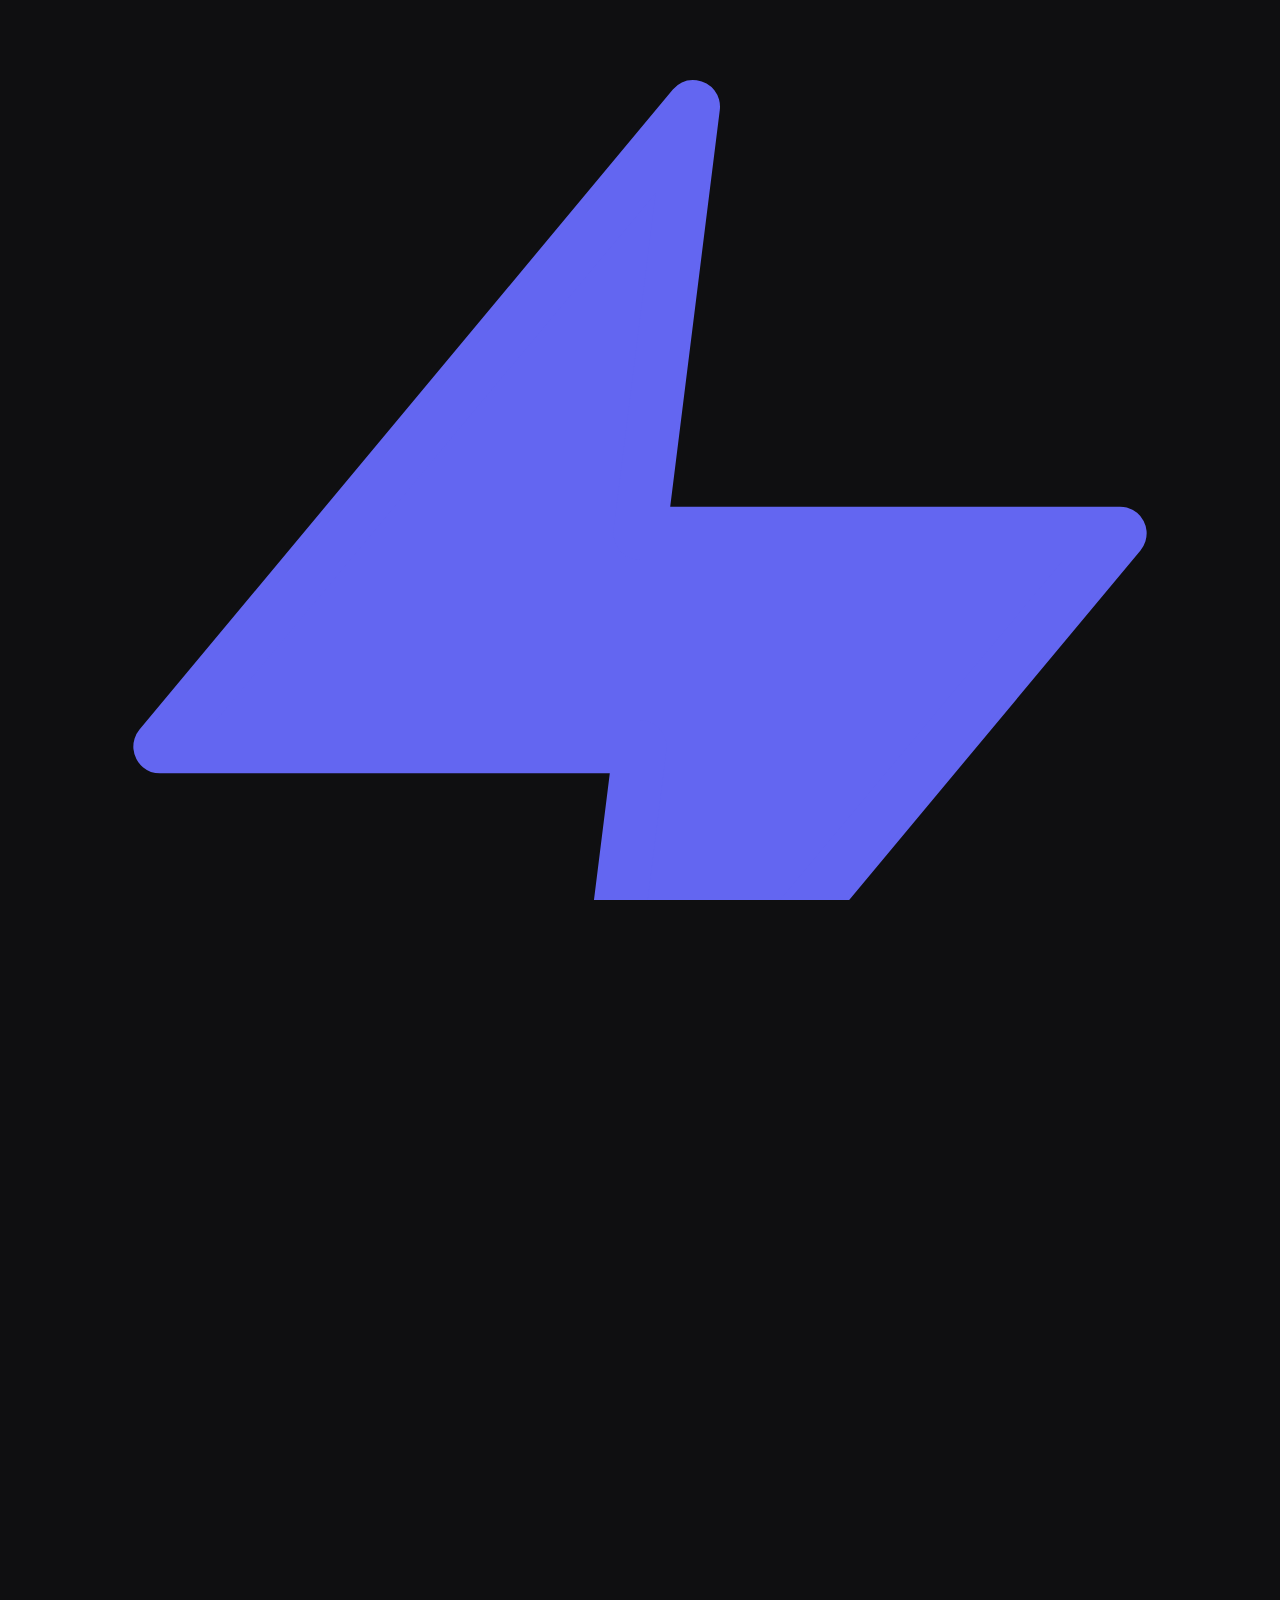
==== commit 4e5e9701: "Update fmt.Println message from 'Hello' to 'Goodbye'" ====
--- a/index.html
+++ b/index.html
@@ -3,611 +3,4797 @@
 <head>
 <meta charset="UTF-8">
 <meta name="viewport" content="width=device-width, initial-scale=1.0, maximum-scale=1.0, user-scalable=no">
-<meta name="theme-color" content="#e9eef5" id="themeColorMeta">
-<title>Rhythm Forge</title>
+<title>WebForge Pro</title>
+<script src="https://cdnjs.cloudflare.com/ajax/libs/monaco-editor/0.44.0/min/vs/loader.min.js"></script>
+<link rel="stylesheet" href="https://cdnjs.cloudflare.com/ajax/libs/font-awesome/6.4.0/css/all.min.css">
+<link rel="preconnect" href="https://fonts.googleapis.com">
+<link href="https://fonts.googleapis.com/css2?family=JetBrains+Mono:wght@400;600&family=Outfit:wght@300;400;500;600;700&display=swap" rel="stylesheet">
 <link rel="stylesheet" href="styles.css">
 </head>
-<body data-theme="light">
-
-<canvas id="game"></canvas>
-<div id="vignette"></div>
-
-<div id="ui">
-
-  <!-- ══════════ HUD (in-game overlay) ══════════ -->
-  <div id="hud" class="hidden">
-    <div id="scoreBox">
-      <div id="score">0</div>
-      <div id="combo"></div>
-      <div id="timing"><div id="timingMark"></div></div>
+<body data-theme="dark">
+
+<div class="app" id="app">
+
+  <!-- MENUBAR -->
+  <div class="menubar">
+    <div class="menubar-logo">
+      <svg viewBox="0 0 24 24" fill="none" xmlns="http://www.w3.org/2000/svg"><path d="M13 2L3 14h9l-1 8 10-12h-9l1-8z" fill="var(--accent)" stroke="var(--accent)" stroke-width="1" stroke-linejoin="round"/></svg>
+      WebForge Pro
     </div>
-    <div id="flowTag">PERFECT FLOW</div>
-    <div id="bpmTag">120 BPM</div>
-    <div id="feedback"></div>
-    <div id="tapHint">TAP TO THE BEAT</div>
-  </div>
-
-  <!-- ══════════ MAIN MENU ══════════ -->
-  <section id="menu" class="screen">
-    <div class="brand">
-      <div class="logo">
-        <h1>Rhythm&nbsp;Forge</h1>
-        <div class="eq">
-          <span></span><span></span><span></span><span></span><span></span><span></span><span></span>
-        </div>
-      </div>
-      <p class="tagline">Tap to the beat, chain your combos, and chase the perfect flow.</p>
+
+    <div class="menu-item" data-menu="file">File
+      <div class="dropdown">
+        <div class="dropdown-item" onclick="openNewFileModal()"><i class="fas fa-file-circle-plus"></i> New File <kbd>⌘N</kbd></div>
+        <div class="dropdown-item" onclick="openNewFolderModal()"><i class="fas fa-folder-plus"></i> New Folder</div>
+        <div class="dropdown-item" onclick="uploadFiles()"><i class="fas fa-upload"></i> Upload Files</div>
+        <div class="dropdown-sep"></div>
+        <div class="dropdown-item" onclick="saveCurrentFile()"><i class="fas fa-save"></i> Save <kbd>⌘S</kbd></div>
+        <div class="dropdown-item" onclick="exportProject()"><i class="fas fa-download"></i> Export HTML</div>
+        <div class="dropdown-item" onclick="exportProjectJSON()"><i class="fas fa-file-export"></i> Export Project (.json)</div>
+        <div class="dropdown-item" onclick="importProjectJSON()"><i class="fas fa-file-import"></i> Import Project (.json)</div>
+        <div class="dropdown-item" onclick="openSplitModal()"><i class="fas fa-object-ungroup"></i> Split into Files…</div>
+        <div class="dropdown-sep"></div>
+        <div class="dropdown-item" onclick="clearAll()"><i class="fas fa-trash" style="color:var(--danger)"></i> Clear All</div>
+      </div>
     </div>
 
-    <div class="panel panel-side">
-      <button class="btn btn-tab primary" data-go="game">
-        <span class="btn-icon">▶</span> Play
-      </button>
-      <button class="btn btn-tab ghost" data-go="presets">
-        <span class="btn-icon">♪</span> Presets
-        <span class="btn-badge" id="presetCountBadge">5</span>
-      </button>
-      <button class="btn btn-tab ghost" data-go="settings">
-        <span class="btn-icon">⚙</span> Settings
+    <div class="menu-item" data-menu="edit">Edit
+      <div class="dropdown">
+        <div class="dropdown-item" onclick="editorAction('undo')"><i class="fas fa-undo"></i> Undo <kbd>⌘Z</kbd></div>
+        <div class="dropdown-item" onclick="editorAction('redo')"><i class="fas fa-redo"></i> Redo <kbd>⌘⇧Z</kbd></div>
+        <div class="dropdown-sep"></div>
+        <div class="dropdown-item" onclick="selectAllText()"><i class="fas fa-expand"></i> Select All <kbd>⌘A</kbd></div>
+        <div class="dropdown-item" onclick="copyAllText()"><i class="fas fa-copy"></i> Copy All <kbd>⌘⇧C</kbd></div>
+        <div class="dropdown-item" onclick="pasteToEditor()"><i class="fas fa-paste"></i> Paste <kbd>⌘V</kbd></div>
+        <div class="dropdown-sep"></div>
+        <div class="dropdown-item" onclick="formatCode()"><i class="fas fa-wand-magic-sparkles"></i> Format Code <kbd>⌘⇧F</kbd></div>
+        <div class="dropdown-item" onclick="openFind()"><i class="fas fa-search"></i> Find &amp; Replace <kbd>⌘F</kbd></div>
+        <div class="dropdown-item" onclick="toggleSmartFind()"><i class="fas fa-brain"></i> Toggle Smart Find</div>
+        <div class="dropdown-item" onclick="openGoToLine()"><i class="fas fa-arrow-right-to-bracket"></i> Go to Line <kbd>⌘G</kbd></div>
+      </div>
+    </div>
+
+    <div class="menu-item" data-menu="view">View
+      <div class="dropdown" id="dropdown-view">
+        <div class="dropdown-item" onclick="toggleSidebar()"><i class="fas fa-table-columns"></i> Toggle Sidebar <kbd>⌘B</kbd></div>
+        <div class="dropdown-item" onclick="toggleConsole()"><i class="fas fa-terminal"></i> Toggle Console <kbd>⌘J</kbd></div>
+        <div class="dropdown-item" onclick="togglePreview()"><i class="fas fa-columns"></i> Toggle Preview <kbd>⌘P</kbd></div>
+        <div class="dropdown-item" onclick="toggleCSSVarPanel()"><i class="fas fa-sliders"></i> CSS Variables Panel</div>
+        <div class="dropdown-sep"></div>
+        <div class="dropdown-item" onclick="setLayout('split')"><i class="fas fa-columns"></i> Split View</div>
+        <div class="dropdown-item" onclick="setLayout('editor')"><i class="fas fa-code"></i> Editor Only</div>
+        <div class="dropdown-item" onclick="setLayout('preview')"><i class="fas fa-eye"></i> Preview Only</div>
+        <div class="dropdown-sep"></div>
+        <div class="dropdown-item" onclick="toggleFullscreen()"><i class="fas fa-expand"></i> Fullscreen Preview</div>
+        <div class="dropdown-item" onclick="openShortcuts()"><i class="fas fa-keyboard"></i> Keyboard Shortcuts</div>
+      </div>
+    </div>
+
+    <div class="menu-item" data-menu="plugins">Plugins
+      <span id="plugin-badge" style="background:var(--accent);color:white;font-size:9px;padding:1px 5px;border-radius:10px;margin-left:3px;display:none">0</span>
+      <div class="dropdown" id="dropdown-plugins">
+        <div class="dropdown-label">Installed</div>
+        <div id="dropdown-plugins-list"></div>
+        <div id="dropdown-plugins-empty" style="padding:8px 12px;font-size:11px;color:var(--text-faint)">No plugins installed</div>
+        <div class="dropdown-sep"></div>
+        <div class="dropdown-item" onclick="openPluginManager()"><i class="fas fa-puzzle-piece"></i> Plugin Manager <kbd>⌘⇧P</kbd></div>
+        <div class="dropdown-item" onclick="pluginCreate()"><i class="fas fa-plus"></i> New Plugin</div>
+      </div>
+    </div>
+
+    <div class="menu-item" onclick="openSettings()">Settings</div>
+    <div class="menu-spacer"></div>
+    <div class="menubar-right">
+      <div class="fps-badge" id="fps-badge">60 FPS</div>
+      <button class="btn btn-primary" onclick="runCode()" style="height:26px;padding:0 10px;font-size:11px">
+        <i class="fas fa-play"></i> Run
       </button>
     </div>
-  </section>
-
-  <!-- ══════════ GAME ══════════ -->
-  <section id="game-screen" class="screen hidden">
-    <div class="card">
-      <h2>Now Playing</h2>
-      <p class="sub">Tap, click, or press <b>Space</b> to hit the notes.</p>
-      <div class="bar"><div id="barFill"></div></div>
-      <button class="btn ghost" data-go="menu">Quit</button>
+  </div>
+
+  <!-- BODY -->
+  <div class="app-body">
+
+    <!-- SIDEBAR -->
+    <div class="sidebar" id="sidebar">
+      <div class="sidebar-section">
+        <div class="sidebar-title">
+          <span>Explorer</span>
+          <div class="sidebar-actions">
+            <button class="icon-btn" onclick="openNewFileModal()" title="New File"><i class="fas fa-file-circle-plus"></i></button>
+            <button class="icon-btn" onclick="openNewFolderModal()" title="New Folder"><i class="fas fa-folder-plus"></i></button>
+            <button class="icon-btn" onclick="uploadFiles()" title="Upload Files"><i class="fas fa-upload"></i></button>
+          </div>
+        </div>
+        <div class="file-search">
+          <input id="file-search-input" placeholder="Search files…" oninput="filterFileTree(this.value)">
+        </div>
+        <div class="file-tree" id="file-tree"></div>
+      </div>
+      <div class="sidebar-footer">
+        <button class="btn btn-subtle" onclick="runCode()" style="width:100%;justify-content:center">
+          <i class="fas fa-play"></i> Run Preview
+        </button>
+      </div>
     </div>
-  </section>
-
-  <!-- ══════════ RESULTS ══════════ -->
-  <section id="results-screen" class="screen hidden">
-    <div class="card">
-      <h2>Results</h2>
-      <div class="bigScore" id="resultScore">0</div>
-      <div class="stats">
-        <div class="stat"><b id="statPerfect">0</b>Perfect</div>
-        <div class="stat"><b id="statGood">0</b>Good</div>
-        <div class="stat"><b id="statMiss">0</b>Miss</div>
-      </div>
-      <button class="btn primary" data-go="game">Play Again</button>
-      <button class="btn ghost" data-go="menu">Menu</button>
+
+    <!-- MAIN CONTENT -->
+    <div class="main-content" id="main-content">
+      <div class="tab-bar" id="tab-bar"></div>
+
+      <div class="toolbar" id="main-toolbar">
+        <button class="btn btn-primary" onclick="runCode()"><i class="fas fa-play"></i> Run</button>
+        <button class="btn btn-subtle" id="autorun-btn" onclick="toggleAutoRunBtn()"><i class="fas fa-sync"></i> Auto</button>
+        <div class="toolbar-sep"></div>
+        <button class="btn btn-ghost" onclick="editorAction('undo')" title="Undo"><i class="fas fa-undo"></i></button>
+        <button class="btn btn-ghost" onclick="editorAction('redo')" title="Redo"><i class="fas fa-redo"></i></button>
+        <div class="toolbar-sep"></div>
+        <button class="btn btn-ghost" onclick="formatCode()" title="Format Code"><i class="fas fa-wand-magic-sparkles"></i></button>
+        <button class="btn btn-ghost" onclick="autoFixCode()" title="Auto-Fix Bugs" style="gap:4px;color:#22c55e"><i class="fas fa-wrench" style="font-size:11px"></i><span style="font-size:10px">Fix</span></button>
+        <div style="display:inline-flex;align-items:center;position:relative" id="smart-find-wrap">
+          <button class="btn btn-ghost" id="smart-find-btn" onclick="toggleSmartFind()" title="Smart Find Mode" style="border-radius:5px 0 0 5px;border-right:1px solid var(--border);padding:0 7px"><i class="fas fa-brain" style="font-size:11px"></i><span style="font-size:10px;margin-left:4px">Smart</span></button>
+          <button class="btn btn-ghost" onclick="openFind()" title="Find & Replace" style="border-radius:0 5px 5px 0;padding:0 7px"><i class="fas fa-search" style="font-size:11px"></i></button>
+        </div>
+        <button class="btn btn-ghost" onclick="copyAllText()" title="Copy All"><i class="fas fa-copy"></i></button>
+        <div class="toolbar-sep"></div>
+        <button class="btn btn-subtle" onclick="exportProject()"><i class="fas fa-download"></i> Export</button>
+
+        <div style="position:relative;display:inline-flex" id="toolbox-wrap">
+          <button class="btn btn-ghost" id="toolbox-btn" onclick="toggleToolbox()" title="Toolbox" style="gap:4px"><i class="fas fa-toolbox"></i><span style="font-size:10px">Tools</span><i class="fas fa-chevron-down" style="font-size:8px;opacity:.6"></i></button>
+          <div id="toolbox-menu" style="display:none;position:fixed;background:var(--panel);border:1px solid var(--border-bright);border-radius:8px;min-width:220px;padding:6px;z-index:9999;box-shadow:0 8px 40px rgba(0,0,0,.6);max-height:80vh;overflow-y:auto"></div>
+        </div>
+
+        <button class="btn btn-ghost" onclick="toggleCSSVarPanel()" title="CSS Variables"><i class="fas fa-sliders"></i></button>
+        <button class="btn btn-ghost" onclick="openSettings()" title="Settings"><i class="fas fa-cog"></i></button>
+        <button class="btn btn-ghost" onclick="openPalette()" title="Command Palette (⌘K)"><i class="fas fa-bolt"></i> <span style="font-size:10px;color:var(--text-faint)">⌘K</span></button>
+        <div class="lang-badge" id="lang-badge">HTML</div>
+      </div>
+
+      <div class="editor-area">
+        <div id="editor-container"></div>
+        <div id="image-viewer">
+          <img id="image-preview-el" src="" alt="">
+          <div class="image-info" id="image-info"></div>
+        </div>
+      </div>
+
+      <div id="cssvar-panel">
+        <div id="cssvar-panel-header">
+          <i class="fas fa-sliders" style="color:var(--accent);font-size:11px"></i>
+          <span style="font-weight:600;color:var(--text)">CSS Variables</span>
+          <span id="cssvar-count" style="font-size:10px"></span>
+          <span style="margin-left:auto;display:flex;gap:6px">
+            <button class="icon-btn" id="cssvar-apply-btn" title="Apply changes to file" onclick="cssVarApplyAll()"><i class="fas fa-check" style="color:var(--success)"></i></button>
+            <button class="icon-btn" onclick="toggleCSSVarPanel(false)" title="Close"><i class="fas fa-times"></i></button>
+          </span>
+        </div>
+        <div id="cssvar-list"><div id="cssvar-empty">Open a CSS file to inspect variables.</div></div>
+      </div>
+
+      <div class="console-panel" id="console-panel">
+        <div class="console-header">
+          <i class="fas fa-terminal" style="font-size:11px"></i>
+          Console Output
+          <div class="console-filters">
+            <span class="console-filter active" data-level="all" onclick="setConsoleFilter('all')">All</span>
+            <span class="console-filter" data-level="log" onclick="setConsoleFilter('log')">Log</span>
+            <span class="console-filter" data-level="info" onclick="setConsoleFilter('info')">Info</span>
+            <span class="console-filter" data-level="warn" onclick="setConsoleFilter('warn')">Warn</span>
+            <span class="console-filter" data-level="error" onclick="setConsoleFilter('error')">Error</span>
+          </div>
+          <div style="margin-left:auto;display:flex;gap:6px">
+            <button class="icon-btn" onclick="copyConsole()" title="Copy All"><i class="fas fa-copy"></i></button>
+            <button class="icon-btn" onclick="clearConsole()" title="Clear"><i class="fas fa-ban"></i></button>
+            <button class="icon-btn" onclick="toggleConsole()" title="Close"><i class="fas fa-times"></i></button>
+          </div>
+        </div>
+        <div class="console-log" id="console-log"></div>
+      </div>
     </div>
-  </section>
-
-  <!-- ══════════ PRESETS ══════════ -->
-  <section id="presets" class="screen hidden">
-    <div class="card preset-card">
-      <div class="preset-header">
-        <div class="preset-heading">
-          <h2>Preset Songs</h2>
-          <p class="preset-sub">Choose your track</p>
+
+    <div class="split-divider" id="split-divider"></div>
+
+    <!-- PREVIEW -->
+    <div class="preview-panel" id="preview-panel">
+      <div class="floating-editor-win" id="floating-editor-win">
+        <div class="floating-editor-header" id="floating-editor-header">
+          <i class="fas fa-code" style="color:var(--accent);margin-right:8px"></i>
+          <span class="floating-editor-title" id="floating-editor-title"></span>
+          <button class="icon-btn" onclick="runCode();showToast('Preview refreshed','success')" title="Refresh" style="width:24px;height:24px;margin-right:4px"><i class="fas fa-sync-alt"></i></button>
+          <button class="icon-btn" onclick="closeFloatingEditor()" title="Close" style="width:24px;height:24px"><i class="fas fa-times"></i></button>
         </div>
-        <div class="preset-count" id="presetTotal">0</div>
-      </div>
-      <div class="preset-list" id="presetList">
-        <div class="preset-loading">Loading</div>
-      </div>
-      <div class="preset-actions">
-        <button class="btn ghost" data-go="menu">Back</button>
+        <div class="floating-editor-container" id="floating-editor-container"></div>
+        <div class="floating-editor-resize" id="floating-editor-resize"></div>
+      </div>
+
+      <div class="preview-toolbar">
+        <button class="btn btn-ghost" onclick="refreshPreview()" title="Refresh"><i class="fas fa-sync-alt"></i></button>
+        <div class="preview-url" onclick="openPreviewInNewTab()" title="Open in new tab">
+          <i class="fas fa-lock" style="font-size:9px;color:var(--success)"></i>
+          preview.local
+        </div>
+        <button class="btn btn-ghost" onclick="setDeviceMode('desktop')" title="Desktop"><i class="fas fa-desktop"></i></button>
+        <button class="btn btn-ghost" onclick="setDeviceMode('tablet')" title="Tablet"><i class="fas fa-tablet-alt"></i></button>
+        <button class="btn btn-ghost" onclick="setDeviceMode('phone')" title="Mobile"><i class="fas fa-mobile-alt"></i></button>
+        <button class="btn btn-ghost" onclick="toggleFullscreen()" title="Fullscreen"><i class="fas fa-expand"></i></button>
+      </div>
+      <div class="preview-frame-wrap" id="preview-frame-wrap">
+        <iframe id="preview-frame" sandbox="allow-scripts allow-modals allow-pointer-lock allow-same-origin allow-forms allow-popups allow-downloads" allow="accelerometer; camera; microphone; geolocation"></iframe>
       </div>
     </div>
-  </section>
-
-  <!-- ══════════ SETTINGS ══════════ -->
-  <section id="settings-screen" class="screen hidden">
-    <div class="card settings-card">
-      <h2>Settings</h2>
-      <p class="sub">Make it yours</p>
-
-      <div class="settings-group">
-        <div class="settings-group-title">Theme</div>
-        <div class="theme-grid" id="themeGrid"></div>
-      </div>
-
-      <div class="settings-group">
-        <div class="settings-group-title">Gameplay</div>
-        <div class="setting-row">
-          <span class="setting-label">Hit Sound</span>
-          <button class="toggle on" data-toggle="hitSound" aria-label="Toggle hit sound"></button>
+  </div>
+
+  <!-- STATUS BAR -->
+  <div class="statusbar" id="statusbar">
+    <div class="statusbar-item"><div class="status-dot green" id="status-dot"></div> <span id="status-branch">main</span></div>
+    <div class="statusbar-item"><i class="fas fa-file-code"></i> <span id="status-file">index.html</span></div>
+    <div class="statusbar-item"><i class="fas fa-code"></i> <span id="status-lang">HTML</span></div>
+    <div class="status-spacer"></div>
+    <div class="statusbar-item"><span id="status-cursor">Ln 1, Col 1</span></div>
+    <div class="statusbar-item"><span id="status-encoding">UTF-8</span></div>
+    <div class="statusbar-item"><span id="status-files-count">3 files</span></div>
+    <div class="statusbar-item"><i class="fas fa-font" style="font-size:9px"></i> <span id="status-words">0 words</span></div>
+  </div>
+</div>
+
+<!-- SETTINGS DRAWER -->
+<div class="settings-overlay" id="settings-overlay" onclick="closeSettings()"></div>
+<div class="settings-drawer" id="settings-drawer">
+  <div class="settings-header">
+    <h2><i class="fas fa-sliders" style="color:var(--accent);margin-right:8px"></i>Settings</h2>
+    <button class="icon-btn" onclick="closeSettings()"><i class="fas fa-times"></i></button>
+  </div>
+  <div class="settings-body">
+    <div class="settings-group">
+      <div class="settings-group-title">Theme</div>
+      <div class="theme-grid" id="theme-grid"></div>
+    </div>
+
+    <div class="settings-group">
+      <div class="settings-group-title">Editor</div>
+      <div class="setting-row">
+        <div class="setting-label">Font Size</div>
+        <div class="slider-row" style="width:160px">
+          <input type="range" min="10" max="24" value="14" id="font-size-slider" oninput="changeFontSize(this.value)">
+          <div class="slider-val" id="font-size-val">14</div>
         </div>
-        <div class="setting-row">
-          <span class="setting-label">Vibration</span>
-          <button class="toggle on" data-toggle="vibration" aria-label="Toggle vibration"></button>
+      </div>
+      <div class="setting-row">
+        <div class="setting-label">Tab Size</div>
+        <select class="fancy-select" style="width:80px" id="tab-size-select" onchange="changeTabSize(this.value)">
+          <option value="2">2</option><option value="4" selected>4</option><option value="8">8</option>
+        </select>
+      </div>
+      <div class="setting-row">
+        <div class="setting-label">Word Wrap</div>
+        <button class="toggle" id="toggle-wordwrap" onclick="toggleSetting('wordWrap',this,opt=>editor.updateOptions({wordWrap:opt?'on':'off'}))"></button>
+      </div>
+      <div class="setting-row">
+        <div class="setting-label">Minimap</div>
+        <button class="toggle" id="toggle-minimap" onclick="toggleSetting('minimap',this,opt=>editor.updateOptions({minimap:{enabled:opt}}))"></button>
+      </div>
+      <div class="setting-row">
+        <div class="setting-label">Line Numbers</div>
+        <button class="toggle on" id="toggle-linenums" onclick="toggleSetting('lineNumbers',this,opt=>editor.updateOptions({lineNumbers:opt?'on':'off'}))"></button>
+      </div>
+      <div class="setting-row">
+        <div class="setting-label">Sticky Scroll</div>
+        <button class="toggle" id="toggle-stickyscroll" onclick="toggleSetting('stickyScroll',this,opt=>editor.updateOptions({stickyScroll:{enabled:opt}}))"></button>
+      </div>
+      <div class="setting-row">
+        <div class="setting-label">Editor Theme</div>
+        <select class="fancy-select" style="width:140px" id="editor-theme-select" onchange="changeEditorTheme(this.value)">
+          <option value="vs-dark">VS Dark</option><option value="vs">VS Light</option><option value="hc-black">High Contrast</option>
+        </select>
+      </div>
+      <div class="setting-row">
+        <div class="setting-label">Cursor Style</div>
+        <select class="fancy-select" style="width:110px" id="cursor-style-select" onchange="changeCursorStyle(this.value)">
+          <option value="line">Line</option><option value="block">Block</option><option value="underline">Underline</option><option value="line-thin">Line Thin</option>
+        </select>
+      </div>
+      <div class="setting-row">
+        <div class="setting-label">Font Ligatures<div class="setting-desc">e.g. → ≥ ≠</div></div>
+        <button class="toggle on" id="toggle-ligatures" onclick="toggleSetting('ligatures',this,opt=>editor.updateOptions({fontLigatures:opt}))"></button>
+      </div>
+      <div class="setting-row">
+        <div class="setting-label">Smooth Scrolling</div>
+        <button class="toggle on" id="toggle-smooth-scroll" onclick="toggleSetting('smoothScroll',this,opt=>editor.updateOptions({smoothScrolling:opt}))"></button>
+      </div>
+      <div class="setting-row">
+        <div class="setting-label">Indent Guides</div>
+        <button class="toggle on" id="toggle-indent-guides" onclick="toggleSetting('indentGuides',this,opt=>editor.updateOptions({guides:{indentation:opt,bracketPairs:opt}}))"></button>
+      </div>
+    </div>
+
+    <div class="settings-group">
+      <div class="settings-group-title">Visual Effects</div>
+      <div class="setting-row">
+        <div class="setting-label">Drag Physics & Tilt<div class="setting-desc">Smooth physics-based drag</div></div>
+        <button class="toggle on" id="toggle-drag-physics" onclick="toggleSetting('dragPhysics',this)"></button>
+      </div>
+      <div class="setting-row">
+        <div class="setting-label">Text Glow</div>
+        <button class="toggle" id="toggle-glow" onclick="toggleEffect('glow',this)"></button>
+      </div>
+      <div class="setting-row">
+        <div class="setting-label">Scanlines</div>
+        <button class="toggle" id="toggle-scanlines" onclick="toggleEffect('scanlines',this)"></button>
+      </div>
+      <div class="setting-row">
+        <div class="setting-label">CRT Filter</div>
+        <button class="toggle" id="toggle-crt" onclick="toggleEffect('crt',this)"></button>
+      </div>
+    </div>
+
+    <div class="settings-group">
+      <div class="settings-group-title">Preview</div>
+      <div class="setting-row">
+        <div class="setting-label">Auto-Run on Change</div>
+        <button class="toggle" id="toggle-autorun" onclick="toggleSetting('autoRun',this)"></button>
+      </div>
+      <div class="setting-row">
+        <div class="setting-label">Auto-Run Delay (ms)</div>
+        <div class="slider-row" style="width:160px">
+          <input type="range" min="200" max="3000" step="100" value="800" id="autorun-delay" oninput="changeAutoRunDelay(this.value)">
+          <div class="slider-val" id="autorun-delay-val">800</div>
         </div>
-        <div class="setting-row">
-          <span class="setting-label">Show HUD</span>
-          <button class="toggle on" data-toggle="showHud" aria-label="Toggle HUD"></button>
+      </div>
+      <div class="setting-row">
+        <div class="setting-label">Console Capture</div>
+        <button class="toggle on" id="toggle-console-cap" onclick="toggleSetting('consoleCap',this)"></button>
+      </div>
+      <div class="setting-row">
+        <div class="setting-label">Preview Zoom</div>
+        <div class="slider-row" style="width:160px">
+          <input type="range" min="50" max="150" step="5" value="100" id="preview-zoom-slider" oninput="changePreviewZoom(this.value)">
+          <div class="slider-val" id="preview-zoom-val">100%</div>
         </div>
-        <div class="setting-row">
-          <span class="setting-label">Vignette</span>
-          <button class="toggle on" data-toggle="vignette" aria-label="Toggle vignette"></button>
+      </div>
+      <div class="setting-row">
+        <div class="setting-label">Reset Scroll on Run</div>
+        <button class="toggle on" id="toggle-reset-scroll" onclick="toggleSetting('resetScrollOnRun',this)"></button>
+      </div>
+      <div class="setting-row">
+        <div class="setting-label">Floating Fullscreen Editor<div class="setting-desc">Edit files inside fullscreen</div></div>
+        <button class="toggle on" id="toggle-floating-editor" onclick="toggleSetting('floatingEditor',this)"></button>
+      </div>
+    </div>
+
+    <div class="settings-group" style="border:1px solid transparent;border-radius:8px;background:linear-gradient(var(--panel),var(--panel)) padding-box,linear-gradient(135deg,#6366f1,#a78bfa,#f43f5e,#f59e0b) border-box;padding:2px">
+      <div style="padding:10px 12px">
+        <div style="display:flex;align-items:center;gap:7px;margin-bottom:4px">
+          <span style="font-size:10px;font-weight:700;text-transform:uppercase;letter-spacing:.1em;background:linear-gradient(90deg,#a78bfa,#f43f5e);-webkit-background-clip:text;-webkit-text-fill-color:transparent">Smart Beta</span>
+          <span style="font-size:9px;background:linear-gradient(90deg,#6366f1,#a78bfa);color:#fff;padding:1px 6px;border-radius:10px;font-weight:700">BETA</span>
         </div>
-        <div class="setting-row">
-          <span class="setting-label">Reduced Motion</span>
-          <button class="toggle" data-toggle="reducedMotion" aria-label="Toggle reduced motion"></button>
+        <div class="setting-row" style="border:none;padding:0;margin-bottom:6px">
+          <div>
+            <div class="setting-label">Enhanced AI Predictions</div>
+            <div class="setting-desc">Deeper context, smarter completions</div>
+          </div>
+          <button class="toggle" id="toggle-smart-beta" onclick="toggleSmartBeta(this)"></button>
         </div>
-      </div>
-
-      <div class="settings-group">
-        <div class="settings-group-title">Accent Colour</div>
-        <div class="accent-grid" id="accentGrid"></div>
-        <button class="btn ghost btn-reset" id="resetAccent">
-          <span class="btn-icon">↺</span> Use Theme Default
-        </button>
-      </div>
-
-      <div class="settings-group">
-        <div class="settings-group-title">About</div>
-        <p class="about-text">
-          Rhythm Forge · v1.0 · Built with the Forge Theme System.<br>
-          All settings are stored locally on your device.
-        </p>
-        <button class="btn ghost" id="resetAll">
-          <span class="btn-icon">⚠</span> Reset Everything
-        </button>
-      </div>
-
-      <button class="btn primary" data-go="menu">Back to Menu</button>
+        <div id="smart-beta-details" style="display:none;margin-top:8px;font-size:10px;color:var(--text-dim);line-height:1.9;background:var(--panel2);border-radius:6px;padding:8px 10px">
+          ✦ Analyses full file context before suggesting<br>
+          ✦ Language-aware completions (HTML, CSS, JS, TS)<br>
+          ✦ Animated prediction tooltip with gradient stroke<br>
+          ✦ Higher suggestion depth &amp; detail level<br>
+          <span style="color:var(--warning)">⚡ May add small latency to completions</span>
+        </div>
+      </div>
     </div>
-  </section>
-
+
+    <div class="settings-group">
+      <div class="settings-group-title">Actions</div>
+      <button class="btn btn-subtle" onclick="openShortcuts()" style="width:100%;justify-content:center;margin-bottom:6px"><i class="fas fa-keyboard"></i> Keyboard Shortcuts</button>
+      <button class="btn btn-subtle" onclick="exportProjectJSON()" style="width:100%;justify-content:center;margin-bottom:6px"><i class="fas fa-file-export"></i> Export Project</button>
+      <button class="btn btn-subtle" onclick="importProjectJSON()" style="width:100%;justify-content:center;margin-bottom:6px"><i class="fas fa-file-import"></i> Import Project</button>
+      <button class="btn btn-danger" onclick="clearAll()" style="width:100%;justify-content:center"><i class="fas fa-trash"></i> Clear All Data</button>
+    </div>
+  </div>
 </div>
 
-<input type="file" id="file" accept="audio/*,application/json">
+<!-- COMMAND PALETTE -->
+<div class="palette-backdrop" id="palette-backdrop" onclick="closePalette(event)">
+  <div class="palette" onclick="event.stopPropagation()">
+    <div class="palette-input-wrap">
+      <i class="fas fa-search"></i>
+      <input class="palette-input" id="palette-input" placeholder="Type a command or search files…" oninput="filterPalette(this.value)" onkeydown="paletteKey(event)">
+    </div>
+    <div class="palette-results" id="palette-results"></div>
+  </div>
+</div>
+
+<!-- MODALS -->
+<div class="modal-backdrop" id="new-file-modal">
+  <div class="modal-box">
+    <div class="modal-head"><i class="fas fa-file-circle-plus"></i> New File</div>
+    <div class="modal-body">
+      <div style="font-size:12px;color:var(--text-dim)">Choose a file type or enter a custom name:</div>
+      <div style="display:grid;grid-template-columns:repeat(3,1fr);gap:8px" id="template-grid"></div>
+      <input class="input-field" id="new-file-name" placeholder="filename.html" onkeydown="if(event.key==='Enter')confirmNewFile()">
+    </div>
+    <div class="modal-foot">
+      <button class="btn btn-subtle" onclick="closeModal('new-file-modal')">Cancel</button>
+      <button class="btn btn-primary" onclick="confirmNewFile()">Create</button>
+    </div>
+  </div>
+</div>
+
+<div class="modal-backdrop" id="new-folder-modal">
+  <div class="modal-box">
+    <div class="modal-head"><i class="fas fa-folder-plus"></i> New Folder</div>
+    <div class="modal-body">
+      <input class="input-field" id="new-folder-name" placeholder="folder-name" onkeydown="if(event.key==='Enter')confirmNewFolder()">
+    </div>
+    <div class="modal-foot">
+      <button class="btn btn-subtle" onclick="closeModal('new-folder-modal')">Cancel</button>
+      <button class="btn btn-primary" onclick="confirmNewFolder()">Create</button>
+    </div>
+  </div>
+</div>
+
+<div class="modal-backdrop" id="rename-modal">
+  <div class="modal-box">
+    <div class="modal-head"><i class="fas fa-pen"></i> Rename</div>
+    <div class="modal-body">
+      <input class="input-field" id="rename-input" placeholder="new-name.html" onkeydown="if(event.key==='Enter')confirmRename()">
+    </div>
+    <div class="modal-foot">
+      <button class="btn btn-subtle" onclick="closeModal('rename-modal')">Cancel</button>
+      <button class="btn btn-primary" onclick="confirmRename()">Rename</button>
+    </div>
+  </div>
+</div>
+
+<div class="modal-backdrop" id="goto-modal">
+  <div class="modal-box">
+    <div class="modal-head"><i class="fas fa-arrow-right-to-bracket"></i> Go to Line</div>
+    <div class="modal-body">
+      <input class="input-field" id="goto-input" type="number" min="1" placeholder="Line number" onkeydown="if(event.key==='Enter')confirmGoToLine()">
+    </div>
+    <div class="modal-foot">
+      <button class="btn btn-subtle" onclick="closeModal('goto-modal')">Cancel</button>
+      <button class="btn btn-primary" onclick="confirmGoToLine()">Go</button>
+    </div>
+  </div>
+</div>
+
+<div class="modal-backdrop" id="shortcuts-modal">
+  <div class="modal-box" style="width:640px">
+    <div class="modal-head"><i class="fas fa-keyboard"></i> Keyboard Shortcuts</div>
+    <div class="modal-body">
+      <div class="shortcut-grid" id="shortcuts-list"></div>
+    </div>
+    <div class="modal-foot">
+      <button class="btn btn-primary" onclick="closeModal('shortcuts-modal')">Close</button>
+    </div>
+  </div>
+</div>
+
+<!-- PLUGIN MANAGER -->
+<div id="pm-modal">
+  <div class="pm-shell">
+    <div class="pm-header">
+      <i class="fas fa-puzzle-piece" style="color:var(--accent)"></i>
+      <span style="font-size:14px;font-weight:600">Plugin Manager</span>
+      <span style="font-size:10px;color:var(--text-dim)">Extend WebForge with custom JavaScript</span>
+      <button class="icon-btn" style="margin-left:auto" onclick="closePluginManager()"><i class="fas fa-times"></i></button>
+    </div>
+    <div class="pm-body">
+      <div class="pm-list">
+        <div class="pm-list-head">
+          <span style="font-size:10px;font-weight:700;text-transform:uppercase;letter-spacing:.1em;color:var(--text-dim);flex:1">Plugins</span>
+          <button class="btn btn-primary" style="height:22px;padding:0 8px;font-size:10px" onclick="pluginCreate()"><i class="fas fa-plus"></i> New</button>
+        </div>
+        <div class="pm-list-body" id="pm-list"></div>
+      </div>
+      <div class="pm-editor">
+        <div class="pm-empty" id="pm-empty">
+          <i class="fas fa-puzzle-piece" style="font-size:40px"></i>
+          <p style="font-size:13px">Select a plugin or create one</p>
+          <button class="btn btn-primary" onclick="pluginCreate()"><i class="fas fa-plus"></i> Create first plugin</button>
+        </div>
+        <div class="pm-edit" id="pm-edit">
+          <div class="pm-toolbar">
+            <input id="pm-name" placeholder="Plugin name…" oninput="pluginSaveMeta()">
+            <label style="display:flex;align-items:center;gap:6px;font-size:11px;color:var(--text-dim);cursor:pointer;flex-shrink:0">
+              <button class="toggle" id="pm-enabled" onclick="pluginToggleEnabled()"></button>On
+            </label>
+            <button class="btn btn-success" style="height:24px;padding:0 10px;font-size:11px" onclick="pluginApply()"><i class="fas fa-play"></i> Apply</button>
+            <button class="btn btn-danger" style="height:24px;padding:0 8px;font-size:11px" onclick="pluginDelete()"><i class="fas fa-trash"></i></button>
+          </div>
+          <div class="pm-desc-bar"><input id="pm-desc" placeholder="Short description…" oninput="pluginSaveMeta()"></div>
+          <div class="pm-code" id="pm-code"></div>
+          <details class="pm-api">
+            <summary>📖 Plugin API</summary>
+            <div class="pm-api-body" id="pm-api-docs"></div>
+          </details>
+        </div>
+      </div>
+    </div>
+    <div class="pm-footer">
+      <span style="font-size:11px;color:var(--text-dim)">Plugins save automatically. Press Apply to activate.</span>
+      <button class="btn btn-subtle" onclick="closePluginManager()">Close</button>
+    </div>
+  </div>
+</div>
+
+<!-- Hidden inputs -->
+<input type="file" id="upload-input" multiple accept="*/*" style="display:none" onchange="handleUpload(this)">
+<input type="file" id="import-json-input" accept=".json,application/json" style="display:none" onchange="handleImportJSON(this)">
+
+<!-- Toast container -->
+<div class="toast-container" id="toast-container"></div>
 
 <script>
 /* ═══════════════════════════════════════════════════════════════
-   Rhythm Forge — Theme System + Screen Navigation + Demo Canvas
+   WebForge Pro — full application script
    ═══════════════════════════════════════════════════════════════ */
+
+// ─── STATE ─────────────────────────────────────────────────────
+const STORAGE_KEY = 'webforge_v4';
+const PLUGIN_KEY  = 'webforge_plugins_v1';
+
+const DEFAULT_FILES = {
+  'index.html': {
+    content: `<!DOCTYPE html>
+<html lang="en">
+<head>
+  <meta charset="UTF-8">
+  <meta name="viewport" content="width=device-width, initial-scale=1.0">
+  <title>My App</title>
+  <link rel="stylesheet" href="style.css">
+</head>
+<body>
+  <div class="container">
+    <h1 id="title">WebForge Pro ⚡</h1>
+    <p>Edit files on the left, see results here.</p>
+    <div class="card" id="box">Click me!</div>
+  </div>
+  <script src="script.js"><\/script>
+</body>
+</html>`,
+    language: 'html'
+  },
+  'style.css': {
+    content: `* { box-sizing: border-box; margin: 0; padding: 0; }
+
+body {
+  font-family: system-ui, sans-serif;
+  background: linear-gradient(135deg, #0f0c29, #302b63, #24243e);
+  min-height: 100vh;
+  display: flex;
+  align-items: center;
+  justify-content: center;
+  color: white;
+}
+
+.container { text-align: center; padding: 40px; }
+
+h1 {
+  font-size: 3em;
+  margin-bottom: 16px;
+  background: linear-gradient(90deg, #6366f1, #a78bfa, #60a5fa);
+  -webkit-background-clip: text;
+  -webkit-text-fill-color: transparent;
+  animation: shimmer 3s ease infinite;
+  background-size: 200%;
+}
+
+@keyframes shimmer {
+  0%, 100% { background-position: 0% 50%; }
+  50% { background-position: 100% 50%; }
+}
+
+p { color: rgba(255,255,255,0.6); margin-bottom: 30px; }
+
+.card {
+  display: inline-block;
+  padding: 20px 40px;
+  background: rgba(99,102,241,0.2);
+  border: 1px solid rgba(99,102,241,0.5);
+  border-radius: 12px;
+  cursor: pointer;
+  transition: all 0.3s;
+  font-size: 1.2em;
+  backdrop-filter: blur(10px);
+}
+
+.card:hover {
+  transform: translateY(-4px);
+  box-shadow: 0 20px 40px rgba(99,102,241,0.3);
+}`,
+    language: 'css'
+  },
+  'script.js': {
+    content: `const card = document.getElementById('box');
+const title = document.getElementById('title');
+
+const colors = [
+  ['#6366f1','#a78bfa'],
+  ['#f43f5e','#fb7185'],
+  ['#00d4aa','#007acc'],
+  ['#f59e0b','#fbbf24'],
+  ['#8b5cf6','#6366f1'],
+];
+
+let colorIndex = 0;
+
+card.addEventListener('click', () => {
+  colorIndex = (colorIndex + 1) % colors.length;
+  const [a, b] = colors[colorIndex];
+  card.style.background = a + '33';
+  card.style.borderColor = a;
+  card.style.boxShadow = '0 0 30px ' + a + '66';
+  title.style.backgroundImage = 'linear-gradient(90deg, ' + a + ', ' + b + ')';
+  card.style.transform = 'scale(1.05)';
+  setTimeout(() => card.style.transform = '', 150);
+  console.log('Clicked! Color:', a);
+});
+
+console.log('%cWebForge Pro loaded! 🚀', 'color:#6366f1;font-weight:bold;font-size:16px');`,
+    language: 'javascript'
+  }
+};
+
+const DEFAULT_SETTINGS = {
+  fontSize: 14, tabSize: 4, wordWrap: false, minimap: false,
+  lineNumbers: true, stickyScroll: false, editorTheme: 'vs-dark',
+  cursorStyle: 'line', ligatures: true, smoothScroll: true, indentGuides: true,
+  effects: { glow:false, scanlines:false, crt:false },
+  dragPhysics: true, autoRun: false, autoRunDelay: 800,
+  consoleCap: true, layout: 'split', smartBeta: false,
+  previewZoom: 100, resetScrollOnRun: true, floatingEditor: true
+};
+
+function makeDefaultState() {
+  return {
+    files: JSON.parse(JSON.stringify(DEFAULT_FILES)),
+    folders: {},
+    openTabs: ['index.html', 'style.css', 'script.js'],
+    activeFile: 'index.html',
+    theme: 'dark',
+    settings: JSON.parse(JSON.stringify(DEFAULT_SETTINGS))
+  };
+}
+
+// ─── LOAD/SAVE ─────────────────────────────────────────────────
+function loadState() {
+  try {
+    const raw = localStorage.getItem(STORAGE_KEY);
+    if (!raw) return null;
+    const s = JSON.parse(raw);
+    s.settings = Object.assign(JSON.parse(JSON.stringify(DEFAULT_SETTINGS)), s.settings || {});
+    s.settings.effects = Object.assign({glow:false,scanlines:false,crt:false}, s.settings.effects || {});
+    if (!s.folders) s.folders = {};
+    if (!Array.isArray(s.openTabs)) s.openTabs = [];
+    return s;
+  } catch (e) { console.warn('Load failed:', e); return null; }
+}
+
+let state = loadState() || makeDefaultState();
+
+// ─── RUNTIME STATE ─────────────────────────────────────────────
+let editor = null;
+const editorModels = {};
+let autoRunTimer = null;
+let renameTarget = null;
+let paletteSelected = 0;
+let paletteItems = [];
+let _sfActive = false;
+let _sfMatches = [];
+let _sfCursor = -1;
+let _sfDecorations = [];
+let _sbTimer = null;
+let _sbTooltip = null;
+let _sbDisposable = null;
+let _sbContentDisposable = null;
+let _cssVarOverrides = {};
+let _cssVarPanelOpen = false;
+let _cssVarDebounce = null;
+let _lastRunHtml = '';
+let consoleFilter = 'all';
+
+let pluginState = { plugins: {}, nextId: 1 };
+let pluginMonaco = null;
+let pluginCurrentId = null;
+
+const _pluginCSS = {};
+const _pluginRunHooks = {};
+const _pluginPreviewJS = {};
+const _pluginToolbar = {};
+const _pluginSidebar = {};
+const _pluginMenuItems = {};
+const _pluginCommands = {};
+const _pluginTemplates = {};
+
+// ─── PERSISTENCE ───────────────────────────────────────────────
+function saveState() {
+  try {
+    const toSave = JSON.parse(JSON.stringify(state));
+    Object.keys(toSave.files).forEach(k => {
+      if (toSave.files[k].isImage) {
+        delete toSave.files[k].objectUrl;
+        toSave.files[k].content = '';
+      }
+    });
+    localStorage.setItem(STORAGE_KEY, JSON.stringify(toSave));
+  } catch (e) { console.warn('Save failed:', e); }
+}
+
+window.addEventListener('beforeunload', () => { syncEditorToState(); saveState(); });
+document.addEventListener('visibilitychange', () => {
+  if (document.visibilityState === 'hidden') { syncEditorToState(); saveState(); }
+});
+function syncEditorToState() {
+  if (editor && state.activeFile) {
+    const f = state.files[state.activeFile];
+    if (f && !f.isImage) f.content = editor.getValue();
+  }
+}
+
+// ═══════════════════════════════════════════════════════════════
+// MONACO SETUP
+// ═══════════════════════════════════════════════════════════════
+require.config({ paths: { vs: 'https://cdnjs.cloudflare.com/ajax/libs/monaco-editor/0.44.0/min/vs' }});
+
+require(['vs/editor/editor.main'], function () {
+  ['vue','svelte','toml','ini','wasm'].forEach(id => {
+    try { monaco.languages.register({ id }); } catch (e) {}
+  });
+
+  monaco.editor.defineTheme('webforge-dark', {
+    base: 'vs-dark', inherit: true,
+    rules: [
+      { token: 'comment', foreground: '4a5568', fontStyle: 'italic' },
+      { token: 'keyword', foreground: 'a78bfa' },
+      { token: 'string', foreground: '86efac' },
+      { token: 'number', foreground: 'fbbf24' },
+      { token: 'type', foreground: '60a5fa' }
+    ],
+    colors: {
+      'editor.background': '#0f0f11',
+      'editor.foreground': '#e2e2e8',
+      'editor.lineHighlightBackground': '#1e1e24',
+      'editorLineNumber.foreground': '#3a3a48',
+      'editorLineNumber.activeForeground': '#6366f1',
+      'editor.selectionBackground': '#6366f133',
+      'editor.inactiveSelectionBackground': '#6366f122',
+      'editorCursor.foreground': '#6366f1',
+      'editorGutter.background': '#0f0f11'
+    }
+  });
+
+  const isIpad = /iPad|Macintosh/i.test(navigator.userAgent) && navigator.maxTouchPoints > 1;
+
+  editor = monaco.editor.create(document.getElementById('editor-container'), {
+    value: '', language: 'html',
+    theme: state.settings.editorTheme === 'vs-dark' ? 'webforge-dark' : state.settings.editorTheme,
+    automaticLayout: true,
+    fontSize: state.settings.fontSize,
+    fontFamily: "'JetBrains Mono', monospace",
+    fontLigatures: state.settings.ligatures,
+    lineNumbers: state.settings.lineNumbers ? 'on' : 'off',
+    minimap: { enabled: state.settings.minimap },
+    roundedSelection: true, scrollBeyondLastLine: false,
+    wordWrap: state.settings.wordWrap ? 'on' : 'off',
+    tabSize: state.settings.tabSize,
+    formatOnPaste: true, autoIndent: 'advanced',
+    bracketPairColorization: { enabled: true },
+    guides: { bracketPairs: state.settings.indentGuides, indentation: state.settings.indentGuides },
+    suggest: { showKeywords:true, showSnippets:true, showClasses:true, showFunctions:true, showVariables:true, showWords:true },
+    quickSuggestions: { other:true, comments:false, strings:true },
+    parameterHints: { enabled: true },
+    scrollbar: { verticalScrollbarSize: 6, horizontalScrollbarSize: 6, useShadows: false },
+    smoothScrolling: state.settings.smoothScroll,
+    cursorBlinking: 'phase',
+    cursorSmoothCaretAnimation: 'on',
+    cursorStyle: state.settings.cursorStyle,
+    renderLineHighlight: 'gutter',
+    padding: { top: 12, bottom: 12 },
+    mouseWheelZoom: true,
+    fastScrollSensitivity: isIpad ? 3 : 5,
+    multiCursorModifier: 'ctrlCmd',
+    stickyScroll: { enabled: state.settings.stickyScroll },
+    linkedEditing: true
+  });
+
+  editor.onDidChangeCursorPosition(e => {
+    const el = document.getElementById('status-cursor');
+    if (el) el.textContent = `Ln ${e.position.lineNumber}, Col ${e.position.column}`;
+  });
+
+  editor.onDidChangeModelContent(() => {
+    if (!state.activeFile || state.files[state.activeFile]?.isImage) return;
+    const val = editor.getValue();
+    state.files[state.activeFile].content = val;
+    markTabModified(state.activeFile);
+    saveState();
+    updateWordCount(val);
+    if (state.settings.autoRun) {
+      clearTimeout(autoRunTimer);
+      autoRunTimer = setTimeout(runCode, state.settings.autoRunDelay);
+    }
+    if (_cssVarPanelOpen) {
+      clearTimeout(_cssVarDebounce);
+      _cssVarDebounce = setTimeout(refreshCSSVarPanel, 500);
+    }
+  });
+
+  applyTheme(state.theme, false);
+  applyAllSettings();
+  buildThemeGrid();
+  buildTemplateGrid();
+  buildShortcutsList();
+  buildToolboxMenu();
+  buildPluginAPIDocs();
+  renderFileTree();
+  renderTabs();
+  switchFile(state.activeFile || Object.keys(state.files)[0]);
+  runCode();
+  startFPSMonitor();
+
+  pluginLoad();
+  Object.keys(pluginState.plugins).forEach(id => {
+    if (pluginState.plugins[id].enabled) pluginRun(id);
+  });
+  _renderPluginDropdown();
+  _updatePluginBadge();
+
+  if (state.settings.smartBeta) initSmartBeta();
+  if (isIpad) initIPadTouchBar();
+});
+
+// ─── iPad touch toolbar ─────────────────────────────────────────
+function initIPadTouchBar() {
+  const bar = document.createElement('div');
+  bar.id = 'ipad-touch-bar';
+  bar.style.cssText = `position:fixed;bottom:32px;left:50%;transform:translateX(-50%);
+    display:none;align-items:center;gap:2px;z-index:500;background:var(--panel);
+    border:1px solid var(--border-bright);border-radius:10px;padding:4px 6px;
+    box-shadow:0 8px 32px rgba(0,0,0,.5);backdrop-filter:blur(12px);
+    -webkit-backdrop-filter:blur(12px);max-width:96vw;overflow-x:auto;`;
+
+  const actions = [
+    { l:'◀ Word', fn:() => editor.trigger('t','cursorWordLeft',{}) },
+    { l:'Word ▶', fn:() => editor.trigger('t','cursorWordRight',{}) },
+    { l:'Sel Line', fn:() => {
+      const p = editor.getPosition(); const m = editor.getModel();
+      editor.setSelection({ startLineNumber:p.lineNumber, startColumn:1, endLineNumber:p.lineNumber, endColumn:m.getLineLength(p.lineNumber)+1 });
+    }},
+    { l:'Expand', fn:() => editor.trigger('t','editor.action.smartSelect.expand',{}) },
+    { l:'Shrink', fn:() => editor.trigger('t','editor.action.smartSelect.shrink',{}) },
+    { l:'Sel All', fn:() => editor.setSelection(editor.getModel().getFullModelRange()) },
+    { l:'Copy', fn: async () => {
+      const s = editor.getSelection();
+      const t = s && !s.isEmpty() ? editor.getModel().getValueInRange(s) : editor.getValue();
+      try { await navigator.clipboard.writeText(t); showToast('Copied','success'); } catch(e){}
+    }},
+    { l:'Cut', fn: async () => {
+      const s = editor.getSelection(); if (!s || s.isEmpty()) return;
+      const t = editor.getModel().getValueInRange(s);
+      try { await navigator.clipboard.writeText(t); } catch(e){}
+      editor.executeEdits('t',[{ range:s, text:'' }]);
+    }},
+    { l:'Paste', fn: async () => {
+      try {
+        const t = await navigator.clipboard.readText();
+        editor.executeEdits('t',[{ range:editor.getSelection(), text:t }]);
+      } catch(e){ showToast('Allow clipboard access','warn'); }
+    }},
+    { l:'Undo', fn:() => editor.trigger('t','undo',{}) },
+    { l:'Redo', fn:() => editor.trigger('t','redo',{}) }
+  ];
+
+  actions.forEach(a => {
+    const btn = document.createElement('button');
+    btn.textContent = a.l;
+    btn.style.cssText = `padding:6px 10px;border-radius:7px;border:1px solid var(--border);
+      background:var(--panel2);color:var(--text);cursor:pointer;font-family:var(--font-ui);
+      font-size:12px;font-weight:500;white-space:nowrap;flex-shrink:0;
+      -webkit-tap-highlight-color:transparent;`;
+    btn.addEventListener('touchstart', () => btn.style.background = 'var(--accent-glow)', { passive:true });
+    btn.addEventListener('touchend', () => { btn.style.background = 'var(--panel2)'; a.fn(); }, { passive:true });
+    bar.appendChild(btn);
+  });
+
+  const dismiss = document.createElement('button');
+  dismiss.textContent = '✕';
+  dismiss.style.cssText = `padding:6px 8px;border-radius:7px;border:1px solid var(--border-bright);
+    background:transparent;color:var(--text-dim);cursor:pointer;font-size:12px;margin-left:4px;flex-shrink:0;`;
+  dismiss.addEventListener('touchend', () => bar.style.display = 'none', { passive:true });
+  bar.appendChild(dismiss);
+  document.body.appendChild(bar);
+
+  let timer = null;
+  editor.onDidChangeCursorSelection(e => { if (!e.selection.isEmpty()) bar.style.display = 'flex'; });
+  const editorDom = document.getElementById('editor-container');
+  editorDom.addEventListener('touchstart', () => clearTimeout(timer), { passive:true });
+  editorDom.addEventListener('touchend', () => {
+    timer = setTimeout(() => bar.style.display = 'flex', 300);
+  }, { passive:true });
+}
+
+// ═══════════════════════════════════════════════════════════════
+// FILE INFO
+// ═══════════════════════════════════════════════════════════════
+const EXT_LANG = {
+  html:'html',htm:'html',vue:'html',svelte:'html',
+  css:'css',scss:'css',sass:'css',less:'css',
+  js:'javascript',mjs:'javascript',cjs:'javascript',jsx:'javascript',
+  ts:'typescript',tsx:'typescript',
+  json:'json',jsonc:'json',md:'markdown',mdx:'markdown',
+  py:'python',pyw:'python',yaml:'yaml',yml:'yaml',xml:'xml',svg:'xml',
+  sql:'sql',sh:'shell',bash:'shell',zsh:'shell',rs:'rust',go:'go',
+  cpp:'cpp',c:'cpp',cc:'cpp',h:'cpp',hpp:'cpp',cs:'csharp',java:'java',
+  php:'php',rb:'ruby',swift:'swift',kt:'kotlin',kts:'kotlin',
+  txt:'plaintext',csv:'plaintext',log:'plaintext',env:'shell',
+  toml:'toml',ini:'ini',dockerfile:'shell',wasm:'wasm'
+};
+
+const FILE_ICONS = {
+  html:{i:'fab fa-html5',c:'#e44d26'},htm:{i:'fab fa-html5',c:'#e44d26'},
+  css:{i:'fab fa-css3-alt',c:'#264de4'},scss:{i:'fab fa-sass',c:'#cc6699'},
+  sass:{i:'fab fa-sass',c:'#cc6699'},less:{i:'fab fa-less',c:'#1d365d'},
+  js:{i:'fab fa-js',c:'#f7df1e'},mjs:{i:'fab fa-js',c:'#f7df1e'},cjs:{i:'fab fa-js',c:'#f7df1e'},
+  jsx:{i:'fab fa-react',c:'#61dafb'},ts:{i:'fas fa-code',c:'#3178c6'},tsx:{i:'fab fa-react',c:'#3178c6'},
+  vue:{i:'fab fa-vuejs',c:'#41b883'},json:{i:'fas fa-file-code',c:'#fbbf24'},jsonc:{i:'fas fa-file-code',c:'#fbbf24'},
+  md:{i:'fab fa-markdown',c:'#888'},mdx:{i:'fab fa-markdown',c:'#888'},
+  py:{i:'fab fa-python',c:'#3572a5'},rs:{i:'fab fa-rust',c:'#dea584'},
+  go:{i:'fab fa-golang',c:'#00add8'},java:{i:'fab fa-java',c:'#b07219'},
+  cs:{i:'fas fa-code',c:'#178600'},c:{i:'fas fa-code',c:'#555'},cpp:{i:'fas fa-code',c:'#f34b7d'},
+  php:{i:'fab fa-php',c:'#4F5D95'},rb:{i:'fas fa-gem',c:'#701516'},
+  sql:{i:'fas fa-database',c:'#e38c00'},sh:{i:'fas fa-terminal',c:'#4Eaa25'},
+  bash:{i:'fas fa-terminal',c:'#4Eaa25'},yaml:{i:'fas fa-file-alt',c:'#cb171e'},
+  yml:{i:'fas fa-file-alt',c:'#cb171e'},xml:{i:'fas fa-file-code',c:'#f97316'},
+  csv:{i:'fas fa-file-csv',c:'#10b981'},txt:{i:'fas fa-file-alt',c:'var(--text-dim)'},
+  env:{i:'fas fa-cog',c:'#eab308'},
+  jpg:{i:'fas fa-image',c:'#f59e0b'},jpeg:{i:'fas fa-image',c:'#f59e0b'},
+  png:{i:'fas fa-image',c:'#22d3ee'},gif:{i:'fas fa-image',c:'#a78bfa'},
+  svg:{i:'fas fa-bezier-curve',c:'#f97316'},webp:{i:'fas fa-image',c:'#34d399'},
+  ico:{i:'fas fa-image',c:'#34d399'},avif:{i:'fas fa-image',c:'#34d399'},
+  default:{i:'fas fa-file',c:'var(--text-dim)'}
+};
+
+const IMAGE_EXTS = new Set(['jpg','jpeg','png','gif','webp','bmp','ico','avif']);
+
+function getFileInfo(name) {
+  const hasDot = name.includes('.');
+  const ext = hasDot ? name.split('.').pop().toLowerCase() : name.toLowerCase();
+  const lang = EXT_LANG[ext] || 'plaintext';
+  const icon = FILE_ICONS[ext] || FILE_ICONS.default;
+  const isImage = IMAGE_EXTS.has(ext);
+  return { ext, lang, icon, isImage };
+}
+
+// ═══════════════════════════════════════════════════════════════
+// DRAG & DROP FILE TREE
+// ═══════════════════════════════════════════════════════════════
+const DragSystem = {
+  active:false, el:null, clone:null, type:null, path:null,
+  startX:0, startY:0, currX:0, currY:0, physX:0, physY:0,
+  velX:0, velY:0, raf:null, targetFolder:null
+};
+
+function initFileDrag(e, el, type, path) {
+  if (e.button !== undefined && e.button !== 0) return;
+  if (e.target.closest('.file-actions') || e.target.closest('button')) return;
+
+  const cx = e.touches ? e.touches[0].clientX : e.clientX;
+  const cy = e.touches ? e.touches[0].clientY : e.clientY;
+  Object.assign(DragSystem, {
+    startX:cx, startY:cy, currX:cx, currY:cy,
+    velX:0, velY:0, el, type, path, active:false, targetFolder:null
+  });
+
+  const move = (ev) => {
+    const x = ev.touches ? ev.touches[0].clientX : ev.clientX;
+    const y = ev.touches ? ev.touches[0].clientY : ev.clientY;
+    DragSystem.currX = x; DragSystem.currY = y;
+    if (!DragSystem.active && (Math.abs(x - DragSystem.startX) > 5 || Math.abs(y - DragSystem.startY) > 5)) {
+      DragSystem.active = true;
+      startDragVisuals();
+    }
+    if (DragSystem.active) {
+      if (ev.cancelable) ev.preventDefault();
+      updateDropTarget(x, y);
+    }
+  };
+  const up = () => {
+    document.removeEventListener('mousemove', move);
+    document.removeEventListener('touchmove', move);
+    document.removeEventListener('mouseup', up);
+    document.removeEventListener('touchend', up);
+    if (DragSystem.active) endDrag();
+  };
+  document.addEventListener('mousemove', move);
+  document.addEventListener('touchmove', move, { passive:false });
+  document.addEventListener('mouseup', up);
+  document.addEventListener('touchend', up);
+}
+
+function startDragVisuals() {
+  document.body.style.userSelect = 'none';
+  DragSystem.el.style.opacity = '0.4';
+
+  const clone = DragSystem.el.cloneNode(true);
+  Object.assign(clone.style, {
+    position:'fixed', top:'0px', left:'0px', pointerEvents:'none', zIndex:'9999',
+    width: DragSystem.el.offsetWidth + 'px',
+    boxShadow:'0 15px 40px rgba(0,0,0,.6)',
+    background:'var(--panel2)',
+    border:'1px solid var(--accent)',
+    borderRadius:'6px', margin:'0'
+  });
+  document.body.appendChild(clone);
+  DragSystem.clone = clone;
+
+  const physics = state.settings.dragPhysics !== false;
+  DragSystem.physX = DragSystem.currX - clone.offsetWidth / 2;
+  DragSystem.physY = DragSystem.currY - clone.offsetHeight / 2;
+
+  function loop() {
+    if (!DragSystem.active) return;
+    const tx = DragSystem.currX - clone.offsetWidth / 2;
+    const ty = DragSystem.currY - clone.offsetHeight / 2;
+    if (physics) {
+      const ax = (tx - DragSystem.physX) * 0.4;
+      const ay = (ty - DragSystem.physY) * 0.4;
+      DragSystem.velX = (DragSystem.velX + ax) * 0.65;
+      DragSystem.velY = (DragSystem.velY + ay) * 0.65;
+      DragSystem.physX += DragSystem.velX;
+      DragSystem.physY += DragSystem.velY;
+      const tilt = Math.max(-15, Math.min(15, DragSystem.velX * 1.5));
+      clone.style.transform = `translate(${DragSystem.physX}px, ${DragSystem.physY}px) rotate(${tilt}deg) scale(1.05)`;
+    } else {
+      clone.style.transform = `translate(${tx}px, ${ty}px) scale(1.05)`;
+    }
+    DragSystem.raf = requestAnimationFrame(loop);
+  }
+  loop();
+}
+
+function updateDropTarget(cx, cy) {
+  DragSystem.clone.style.display = 'none';
+  const el = document.elementFromPoint(cx, cy);
+  DragSystem.clone.style.display = '';
+  document.querySelectorAll('.drag-target-hover').forEach(n => n.classList.remove('drag-target-hover'));
+
+  const folderHeader = el?.closest('.tree-folder-header');
+  const fileTree = el?.closest('.file-tree');
+
+  if (folderHeader) {
+    folderHeader.classList.add('drag-target-hover');
+    DragSystem.targetFolder = folderHeader.closest('.tree-folder')?.dataset.folder || null;
+  } else if (fileTree && !el?.closest('.file-item')) {
+    fileTree.classList.add('drag-target-hover');
+    DragSystem.targetFolder = 'root';
+  } else {
+    DragSystem.targetFolder = null;
+  }
+}
+
+function endDrag() {
+  cancelAnimationFrame(DragSystem.raf);
+  DragSystem.clone?.remove();
+  if (DragSystem.el) DragSystem.el.style.opacity = '';
+  document.body.style.userSelect = '';
+  document.querySelectorAll('.drag-target-hover').forEach(n => n.classList.remove('drag-target-hover'));
+
+  if (DragSystem.targetFolder) {
+    const target = DragSystem.targetFolder;
+    const fileName = DragSystem.path.split('/').pop();
+    const newPath = target === 'root' ? fileName : target + '/' + fileName;
+
+    if (newPath !== DragSystem.path) {
+      if (state.files[newPath]) {
+        showToast('File already exists there', 'warn');
+      } else {
+        state.files[newPath] = state.files[DragSystem.path];
+        delete state.files[DragSystem.path];
+        if (editorModels[DragSystem.path]) {
+          editorModels[newPath] = editorModels[DragSystem.path];
+          delete editorModels[DragSystem.path];
+        }
+        const tabIdx = state.openTabs.indexOf(DragSystem.path);
+        if (tabIdx !== -1) state.openTabs[tabIdx] = newPath;
+        if (state.activeFile === DragSystem.path) state.activeFile = newPath;
+        saveState();
+        renderFileTree();
+        renderTabs();
+        if (state.activeFile === newPath) switchFile(newPath);
+      }
+    }
+  }
+  DragSystem.active = false;
+}
+
+// ═══════════════════════════════════════════════════════════════
+// FILE TREE
+// ═══════════════════════════════════════════════════════════════
+function renderFileTree() {
+  const tree = document.getElementById('file-tree');
+  if (!tree) return;
+  tree.innerHTML = '';
+
+  Object.keys(state.folders || {}).forEach(folderName => {
+    const folderEl = document.createElement('div');
+    folderEl.className = 'tree-folder open';
+    folderEl.dataset.folder = folderName;
+
+    const header = document.createElement('div');
+    header.className = 'tree-folder-header';
+    header.innerHTML = `
+      <i class="fas fa-chevron-right chev"></i>
+      <i class="fas fa-folder" style="color:#fbbf24;font-size:12px"></i>
+      <span style="flex:1;overflow:hidden;text-overflow:ellipsis;white-space:nowrap">${escapeHtml(folderName)}</span>
+      <div class="folder-actions">
+        <button onclick="deleteFolder('${escapeHtml(folderName)}');event.stopPropagation()" title="Delete"><i class="fas fa-trash"></i></button>
+      </div>`;
+    header.onclick = () => folderEl.classList.toggle('open');
+
+    const children = document.createElement('div');
+    children.className = 'tree-folder-children';
+    Object.keys(state.files)
+      .filter(f => f.startsWith(folderName + '/'))
+      .forEach(f => children.appendChild(createFileItem(f, f.replace(folderName + '/', ''))));
+
+    folderEl.appendChild(header);
+    folderEl.appendChild(children);
+    tree.appendChild(folderEl);
+  });
+
+  Object.keys(state.files)
+    .filter(f => !f.includes('/'))
+    .forEach(f => tree.appendChild(createFileItem(f, f)));
+
+  document.getElementById('status-files-count').textContent =
+    Object.keys(state.files).length + ' files';
+}
+
+function filterFileTree(query) {
+  const q = query.toLowerCase();
+  document.querySelectorAll('.file-item').forEach(el => {
+    el.style.display = el.dataset.path.toLowerCase().includes(q) ? '' : 'none';
+  });
+}
+
+function createFileItem(path, displayName) {
+  const info = getFileInfo(displayName);
+  const div = document.createElement('div');
+  div.className = 'file-item' + (path === state.activeFile ? ' active' : '') + (info.isImage ? ' is-image' : '');
+  div.dataset.path = path;
+
+  let iconHtml = `<i class="${info.icon.i} file-icon" style="color:${info.icon.c}"></i>`;
+  if (info.isImage && state.files[path]?.objectUrl) {
+    iconHtml = `<img src="${state.files[path].objectUrl}" alt="">`;
+  }
+
+  div.innerHTML = `
+    ${iconHtml}
+    <span class="file-name">${escapeHtml(displayName)}</span>
+    <div class="file-actions">
+      <button onclick="openRenameModal('${escapeHtml(path)}');event.stopPropagation()" title="Rename"><i class="fas fa-pen"></i></button>
+      <button onclick="duplicateFile('${escapeHtml(path)}');event.stopPropagation()" title="Duplicate"><i class="fas fa-copy"></i></button>
+      <button onclick="deleteFile('${escapeHtml(path)}');event.stopPropagation()" title="Delete" style="color:var(--danger)"><i class="fas fa-trash"></i></button>
+    </div>`;
+  div.onclick = () => switchFile(path);
+  div.ondblclick = () => openRenameModal(path);
+  div.addEventListener('mousedown', e => initFileDrag(e, div, 'file', path));
+  div.addEventListener('touchstart', e => initFileDrag(e, div, 'file', path), { passive:false });
+  return div;
+}
+
+// ═══════════════════════════════════════════════════════════════
+// TABS
+// ═══════════════════════════════════════════════════════════════
+function renderTabs() {
+  const bar = document.getElementById('tab-bar');
+  bar.innerHTML = '';
+  state.openTabs = state.openTabs.filter(p => state.files[p]);
+  state.openTabs.forEach(path => {
+    const info = getFileInfo(path.split('/').pop());
+    const displayName = path.split('/').pop();
+    const tab = document.createElement('div');
+    tab.className = 'tab' + (path === state.activeFile ? ' active' : '');
+    tab.dataset.path = path;
+    tab.innerHTML = `
+      <i class="${info.icon.i} tab-icon" style="color:${info.icon.c}"></i>
+      <span>${escapeHtml(displayName)}</span>
+      <span class="tab-close" onclick="closeTab('${escapeHtml(path)}');event.stopPropagation()">
+        <i class="fas fa-times"></i>
+      </span>`;
+    tab.onclick = () => switchFile(path);
+    bar.appendChild(tab);
+  });
+}
+
+function openTab(path) {
+  if (!state.openTabs.includes(path)) state.openTabs.push(path);
+  renderTabs();
+}
+
+function closeTab(path) {
+  const idx = state.openTabs.indexOf(path);
+  if (idx === -1) return;
+  state.openTabs.splice(idx, 1);
+  if (state.activeFile === path) {
+    const next = state.openTabs[Math.max(0, idx - 1)] || Object.keys(state.files)[0];
+    if (next) switchFile(next);
+    else {
+      state.activeFile = null;
+      document.getElementById('editor-container').style.display = 'none';
+      document.getElementById('image-viewer').style.display = 'none';
+    }
+  }
+  renderTabs();
+  saveState();
+}
+
+function markTabModified(path) {
+  const tab = document.querySelector(`.tab[data-path="${CSS.escape(path)}"]`);
+  if (tab) tab.classList.add('modified');
+}
+
+// ═══════════════════════════════════════════════════════════════
+// FILE SWITCHING
+// ═══════════════════════════════════════════════════════════════
+function switchFile(path) {
+  if (!state.files[path]) return;
+  state.activeFile = path;
+  openTab(path);
+
+  const info = getFileInfo(path.split('/').pop());
+
+  document.querySelectorAll('.file-item').forEach(el =>
+    el.classList.toggle('active', el.dataset.path === path));
+  document.querySelectorAll('.tab').forEach(el =>
+    el.classList.toggle('active', el.dataset.path === path));
+
+  document.getElementById('status-file').textContent = path.split('/').pop();
+  document.getElementById('status-lang').textContent = info.lang.toUpperCase();
+  document.getElementById('lang-badge').textContent = info.lang.toUpperCase();
+
+  const editorEl = document.getElementById('editor-container');
+  const imageEl = document.getElementById('image-viewer');
+
+  if (info.isImage) {
+    editorEl.style.display = 'none';
+    imageEl.style.display = 'flex';
+    const imgEl = document.getElementById('image-preview-el');
+    const url = state.files[path].objectUrl || state.files[path].content;
+    if (url) {
+      imgEl.src = url;
+      imgEl.onload = () => {
+        document.getElementById('image-info').textContent =
+          `${imgEl.naturalWidth}×${imgEl.naturalHeight}px · ${path.split('.').pop().toUpperCase()}`;
+      };
+    } else {
+      imgEl.removeAttribute('src');
+      document.getElementById('image-info').textContent = 'Image data not available';
+    }
+  } else {
+    editorEl.style.display = 'block';
+    imageEl.style.display = 'none';
+
+    if (!editorModels[path]) {
+      editorModels[path] = monaco.editor.createModel(
+        state.files[path].content || '',
+        info.lang
+      );
+    }
+    editor.setModel(editorModels[path]);
+    editor.focus();
+
+    if (window.floatingEditorInst && document.getElementById('floating-editor-win').style.display !== 'none') {
+      floatingEditorInst.setModel(editorModels[path]);
+      document.getElementById('floating-editor-title').textContent = path.split('/').pop();
+    }
+
+    const tab = document.querySelector(`.tab[data-path="${CSS.escape(path)}"]`);
+    if (tab) tab.classList.remove('modified');
+
+    updateWordCount(editor.getValue());
+  }
+
+  if (_cssVarPanelOpen) setTimeout(refreshCSSVarPanel, 100);
+  saveState();
+}
+
+function updateWordCount(text) {
+  const wc = document.getElementById('status-words');
+  if (wc) {
+    const words = text.trim() ? text.trim().split(/\s+/).length : 0;
+    wc.textContent = words + ' words';
+  }
+}
+
+// ═══════════════════════════════════════════════════════════════
+// FILE OPS
+// ═══════════════════════════════════════════════════════════════
+function confirmNewFile() {
+  const name = document.getElementById('new-file-name').value.trim();
+  if (!name) return;
+  if (state.files[name]) { showToast('File already exists', 'warn'); return; }
+  const info = getFileInfo(name);
+  state.files[name] = { content: getDefaultContent(name, info.lang), language: info.lang };
+  if (!state.openTabs.includes(name)) state.openTabs.push(name);
+  closeModal('new-file-modal');
+  renderFileTree();
+  switchFile(name);
+  showToast(`Created ${name}`, 'success');
+  saveState();
+}
+
+function getDefaultContent(name, lang) {
+  const base = name.replace(/\.[^.]+$/, '');
+  const t = {
+    html: `<!DOCTYPE html>\n<html lang="en">\n<head>\n  <meta charset="UTF-8">\n  <meta name="viewport" content="width=device-width, initial-scale=1.0">\n  <title>${base}</title>\n</head>\n<body>\n  <h1>Hello World</h1>\n</body>\n</html>\n`,
+    css: `/* ${name} */\n\nbody {\n  margin: 0;\n  font-family: system-ui, sans-serif;\n}\n`,
+    javascript: `// ${name}\n\nconsole.log('Hello from ${name}');\n`,
+    typescript: `// ${name}\n\nconst greeting: string = 'Hello World';\nconsole.log(greeting);\n`,
+    json: `{\n  "name": "my-project",\n  "version": "1.0.0"\n}\n`,
+    markdown: `# ${base}\n\nWrite your content here.\n`,
+    python: `# ${name}\n\ndef main():\n    print("Hello, World!")\n\nif __name__ == "__main__":\n    main()\n`,
+    yaml: `# ${name}\nkey: value\n`,
+    sql: `-- ${name}\nSELECT * FROM users;\n`
+  };
+  return t[lang] || `// ${name}\n`;
+}
+
+function confirmNewFolder() {
+  const name = document.getElementById('new-folder-name').value.trim();
+  if (!name) return;
+  if (!state.folders) state.folders = {};
+  if (state.folders[name]) { showToast('Folder already exists', 'warn'); return; }
+  state.folders[name] = true;
+  closeModal('new-folder-modal');
+  renderFileTree();
+  showToast(`Created folder ${name}`, 'success');
+  saveState();
+}
+
+function deleteFolder(folderName) {
+  if (!confirm(`Delete folder "${folderName}" and all its contents?`)) return;
+  const prefix = folderName + '/';
+  Object.keys(state.files).filter(f => f.startsWith(prefix)).forEach(path => {
+    delete state.files[path];
+    delete editorModels[path];
+    const idx = state.openTabs.indexOf(path);
+    if (idx !== -1) state.openTabs.splice(idx, 1);
+    if (state.activeFile === path) state.activeFile = null;
+  });
+  delete state.folders[folderName];
+
+  if (!state.activeFile && state.openTabs.length) {
+    switchFile(state.openTabs[state.openTabs.length - 1]);
+  } else if (!state.activeFile) {
+    const anyFile = Object.keys(state.files)[0];
+    if (anyFile) switchFile(anyFile);
+  }
+  renderFileTree();
+  renderTabs();
+  showToast(`Deleted folder ${folderName}`, 'success');
+  saveState();
+}
+
+function deleteFile(path) {
+  if (!confirm(`Delete "${path.split('/').pop()}"?`)) return;
+  delete state.files[path];
+  delete editorModels[path];
+  const idx = state.openTabs.indexOf(path);
+  if (idx !== -1) state.openTabs.splice(idx, 1);
+  if (state.activeFile === path) {
+    const next = state.openTabs[Math.max(0, idx - 1)] || Object.keys(state.files)[0];
+    if (next) switchFile(next);
+    else {
+      state.activeFile = null;
+      document.getElementById('editor-container').style.display = 'none';
+      document.getElementById('image-viewer').style.display = 'none';
+    }
+  }
+  renderFileTree();
+  renderTabs();
+  showToast(`Deleted ${path.split('/').pop()}`, 'success');
+  saveState();
+}
+
+function duplicateFile(path) {
+  const file = state.files[path];
+  if (!file) return;
+  const parts = path.split('.');
+  const ext = parts.length > 1 ? '.' + parts.pop() : '';
+  const base = parts.join('.');
+  let newPath = base + '-copy' + ext;
+  let i = 2;
+  while (state.files[newPath]) { newPath = base + '-copy' + i + ext; i++; }
+  state.files[newPath] = { ...file };
+  if (!state.openTabs.includes(newPath)) state.openTabs.push(newPath);
+  renderFileTree();
+  switchFile(newPath);
+  showToast(`Duplicated as ${newPath.split('/').pop()}`, 'success');
+  saveState();
+}
+
+function openRenameModal(path) {
+  renameTarget = path;
+  document.getElementById('rename-input').value = path.split('/').pop();
+  openModal('rename-modal');
+  setTimeout(() => document.getElementById('rename-input').select(), 50);
+}
+
+function confirmRename() {
+  if (!renameTarget) return;
+  const newName = document.getElementById('rename-input').value.trim();
+  if (!newName || newName === renameTarget.split('/').pop()) { closeModal('rename-modal'); return; }
+
+  const folder = renameTarget.includes('/') ? renameTarget.split('/').slice(0, -1).join('/') + '/' : '';
+  const newPath = folder + newName;
+  if (state.files[newPath]) { showToast('File already exists', 'warn'); return; }
+
+  state.files[newPath] = state.files[renameTarget];
+  delete state.files[renameTarget];
+  if (editorModels[renameTarget]) {
+    editorModels[newPath] = editorModels[renameTarget];
+    delete editorModels[renameTarget];
+  }
+  const tabIdx = state.openTabs.indexOf(renameTarget);
+  if (tabIdx !== -1) state.openTabs[tabIdx] = newPath;
+  if (state.activeFile === renameTarget) state.activeFile = newPath;
+
+  closeModal('rename-modal');
+  renderFileTree();
+  renderTabs();
+  switchFile(newPath);
+  showToast(`Renamed to ${newName}`, 'success');
+  saveState();
+}
+
+// ═══════════════════════════════════════════════════════════════
+// UPLOAD
+// ═══════════════════════════════════════════════════════════════
+function uploadFiles() { document.getElementById('upload-input').click(); }
+
+function handleUpload(input) {
+  const files = Array.from(input.files);
+  if (!files.length) return;
+  let loaded = 0;
+  const total = files.length;
+
+  files.forEach(file => {
+    const info = getFileInfo(file.name);
+    if (info.isImage) {
+      const reader = new FileReader();
+      reader.onload = e => {
+        state.files[file.name] = {
+          content: e.target.result,
+          isImage: true,
+          language: 'plaintext',
+          ext: info.ext
+        };
+        loaded++;
+        if (loaded === total) finish();
+      };
+      reader.readAsDataURL(file);
+    } else {
+      const reader = new FileReader();
+      reader.onload = e => {
+        state.files[file.name] = { content: e.target.result, language: info.lang };
+        loaded++;
+        if (loaded === total) finish();
+      };
+      reader.readAsText(file);
+    }
+  });
+
+  function finish() {
+    renderFileTree();
+    if (files.length === 1) switchFile(files[0].name);
+    showToast(`Uploaded ${files.length} file${files.length > 1 ? 's' : ''}`, 'success');
+    saveState();
+  }
+  input.value = '';
+}
+
+// ═══════════════════════════════════════════════════════════════
+// RUN
+// ═══════════════════════════════════════════════════════════════
+function runCode() {
+  requestAnimationFrame(() => {
+    let html = (state.files['index.html'] ||
+                Object.values(state.files).find(f => f.language === 'html'))?.content || '';
+    if (!html) { showToast('No HTML file found', 'warn'); return; }
+
+    const consoleScript = state.settings.consoleCap ? buildConsoleCaptureScript() : '';
+
+    Object.entries(state.files).forEach(([name, file]) => {
+      if (!name.endsWith('.css') || file.isImage) return;
+      const css = `<style>/* ${name} */\n${file.content}\n</style>`;
+      const tag = new RegExp(`<link[^>]+href=["']${escapeRegex(name)}["'][^>]*>`, 'i');
+      if (tag.test(html)) html = html.replace(tag, css);
+      else html = html.replace('</head>', css + '\n</head>');
+    });
+
+    Object.entries(state.files).forEach(([name, file]) => {
+      if ((!name.endsWith('.js') && !name.endsWith('.ts')) || file.isImage) return;
+      const js = `<script>/* ${name} */\n${file.content}\n<\/script>`;
+      const tag = new RegExp(`<script[^>]+src=["']${escapeRegex(name)}["'][^>]*><\\/script>`, 'i');
+      if (tag.test(html)) html = html.replace(tag, js);
+    });
+
+    Object.entries(state.files).forEach(([name, file]) => {
+      if (!file.isImage || !file.content) return;
+      const re = new RegExp(`(src|href)=["']${escapeRegex(name)}["']`, 'gi');
+      html = html.replace(re, `$1="${file.content}"`);
+    });
+
+    Object.values(_pluginRunHooks).forEach(hook => {
+      try { const r = hook(html); if (typeof r === 'string') html = r; } catch(e) {}
+    });
+
+    const injected = Object.values(_pluginPreviewJS).map(js => `<script>${js}<\/script>`).join('\n');
+    const iosProtect = '<style>html,body{overscroll-behavior:none!important}</style>';
+
+    const finalHtml = consoleScript + iosProtect + injected + html;
+    if (finalHtml !== _lastRunHtml) {
+      const frame = document.getElementById('preview-frame');
+      frame.srcdoc = finalHtml;
+      _lastRunHtml = finalHtml;
+      if (state.settings.resetScrollOnRun) {
+        setTimeout(() => { try { frame.contentWindow.scrollTo(0, 0); } catch(e){} }, 100);
+      }
+    }
+  });
+}
+
+function escapeRegex(str) {
+  return str.replace(/[.*+?^${}()|[\]\\]/g, '\\$&');
+}
+
+function buildConsoleCaptureScript() {
+  return `<script>
+(function(){
+  function send(type, args, stack){
+    try {
+      var msg = Array.from(args).map(function(a){
+        if (a instanceof Error) return a.stack || a.message;
+        try { return typeof a === 'object' ? JSON.stringify(a, null, 2) : String(a); } catch(e) { return '[object]'; }
+      }).join(' ');
+      if (stack) msg += '\\n' + stack;
+      window.parent.postMessage({ type: 'console', level: type, msg: msg }, '*');
+    } catch(e){}
+  }
+  var _l = console.log, _w = console.warn, _e = console.error, _i = console.info;
+  console.log = function(){ send('log', arguments); _l.apply(console, arguments); };
+  console.warn = function(){ send('warn', arguments); _w.apply(console, arguments); };
+  console.error = function(){ send('error', arguments); _e.apply(console, arguments); };
+  console.info = function(){ send('info', arguments); _i.apply(console, arguments); };
+  window.onerror = function(msg, src, line, col, err){
+    send('error', [msg + '\\n-> at ' + src + ':' + line + ':' + col], err && err.stack);
+  };
+  window.addEventListener('unhandledrejection', function(e){
+    var r = e.reason;
+    send('error', ['Unhandled Promise Rejection: ' + (r && r.stack ? r.stack : r || 'unknown')]);
+  });
+})();
+<\/script>`;
+}
+
+window.addEventListener('message', e => {
+  if (e.data?.type === 'console') addConsoleLog(e.data.level, e.data.msg);
+});
+
+// ─── Console UI ────────────────────────────────────────────────
+function addConsoleLog(level, msg) {
+  const log = document.getElementById('console-log');
+  const line = document.createElement('div');
+  const time = new Date().toLocaleTimeString('en', { hour12:false, hour:'2-digit', minute:'2-digit', second:'2-digit' });
+  line.className = `log-line log-${level}`;
+  line.dataset.level = level;
+
+  const content = document.createElement('div');
+  content.className = 'log-content';
+  content.innerHTML = `<span class="log-time">[${time}]</span>${escapeHtml(msg)}`;
+  line.appendChild(content);
+
+  if (level === 'error' || level === 'warn' || msg.length > 40) {
+    const copyBtn = document.createElement('button');
+    copyBtn.className = 'log-copy';
+    copyBtn.innerHTML = '<i class="fas fa-copy"></i>';
+    copyBtn.onclick = () => {
+      navigator.clipboard.writeText(msg).then(() => {
+        copyBtn.innerHTML = '<i class="fas fa-check" style="color:var(--success)"></i>';
+        copyBtn.style.opacity = '1';
+        setTimeout(() => { copyBtn.innerHTML = '<i class="fas fa-copy"></i>'; copyBtn.style.opacity = '.5'; }, 1500);
+      });
+    };
+    line.appendChild(copyBtn);
+  }
+
+  if (consoleFilter !== 'all' && level !== consoleFilter) line.style.display = 'none';
+
+  log.appendChild(line);
+  log.scrollTop = log.scrollHeight;
+
+  if (level === 'error') {
+    const panel = document.getElementById('console-panel');
+    if (!panel.classList.contains('open')) panel.classList.add('open');
+  }
+}
+
+function setConsoleFilter(level) {
+  consoleFilter = level;
+  document.querySelectorAll('.console-filter').forEach(el => {
+    el.classList.toggle('active', el.dataset.level === level);
+  });
+  document.querySelectorAll('.log-line').forEach(el => {
+    el.style.display = (level === 'all' || el.dataset.level === level) ? '' : 'none';
+  });
+}
+
+function clearConsole() { document.getElementById('console-log').innerHTML = ''; }
+
+function copyConsole() {
+  const lines = [...document.querySelectorAll('.log-line')].map(l => l.querySelector('.log-content')?.innerText || '').join('\n');
+  navigator.clipboard.writeText(lines).then(() => showToast('Console copied', 'success'));
+}
+
+function escapeHtml(s) {
+  return String(s)
+    .replace(/&/g, '&amp;')
+    .replace(/</g, '&lt;')
+    .replace(/>/g, '&gt;')
+    .replace(/"/g, '&quot;')
+    .replace(/'/g, '&#39;');
+}
+
+// ═══════════════════════════════════════════════════════════════
+// AUTO-FIX
+// ═══════════════════════════════════════════════════════════════
+function autoFixCode() {
+  const file = state.files[state.activeFile];
+  if (!file) { showToast('No file open', 'warn'); return; }
+  if (file.isImage) { showToast('Cannot fix image files', 'warn'); return; }
+
+  let code = editor ? editor.getValue() : file.content;
+  const lang = file.language;
+  let fixes = 0;
+
+  if (lang === 'html') {
+    code = code.replace(/<img([^>]*?)(?<!\/)>/gi, (m, inner) => {
+      if (/\balt\s*=/.test(inner)) return m;
+      fixes++; return `<img${inner} alt="">`;
+    });
+    code = code.replace(/<html([^>]*?)>/i, (m, inner) => {
+      if (/\blang\s*=/.test(inner)) return m;
+      fixes++; return `<html${inner} lang="en">`;
+    });
+    if (/<head[^>]*>/i.test(code)) {
+      if (!/<meta[^>]+charset/i.test(code)) {
+        code = code.replace(/(<head[^>]*>)/i, '$1\n  <meta charset="UTF-8">');
+        fixes++;
+      }
+      if (!/<meta[^>]+name=["']viewport/i.test(code)) {
+        code = code.replace(/(<head[^>]*>)/i, '$1\n  <meta name="viewport" content="width=device-width, initial-scale=1.0">');
+        fixes++;
+      }
+    }
+  }
+
+  if (lang === 'css') {
+    code = code.replace(/([^;{}\s\n])\s*\n(\s*})/g, (m, last, close) => {
+      fixes++; return `${last};\n${close}`;
+    });
+  }
+
+  const noTrail = code.replace(/[ \t]+$/gm, '');
+  if (noTrail !== code) { fixes++; code = noTrail; }
+
+  const noExcess = code.replace(/\n{4,}/g, '\n\n\n');
+  if (noExcess !== code) { fixes++; code = noExcess; }
+
+  if (code && !code.endsWith('\n')) { fixes++; code += '\n'; }
+
+  if (fixes === 0) { showToast('✅ No issues found', 'success'); return; }
+
+  if (editor) {
+    const pos = editor.getPosition();
+    editor.setValue(code);
+    if (pos) editor.setPosition(pos);
+  } else {
+    file.content = code;
+  }
+  saveState();
+  showToast(`🔧 Fixed ${fixes} issue${fixes > 1 ? 's' : ''}`, 'success');
+}
+
+// ═══════════════════════════════════════════════════════════════
+// FPS
+// ═══════════════════════════════════════════════════════════════
+function startFPSMonitor() {
+  let frames = 0, last = performance.now();
+  const badge = document.getElementById('fps-badge');
+  function tick() {
+    frames++;
+    const now = performance.now();
+    if (now - last >= 1000) {
+      const fps = Math.round(frames * 1000 / (now - last));
+      badge.textContent = fps + ' FPS';
+      badge.style.color = fps >= 55 ? 'var(--success)' : fps >= 30 ? 'var(--warning)' : 'var(--danger)';
+      frames = 0; last = now;
+    }
+    requestAnimationFrame(tick);
+  }
+  requestAnimationFrame(tick);
+}
+
+// ═══════════════════════════════════════════════════════════════
+// SPLIT DIVIDER
+// ═══════════════════════════════════════════════════════════════
 (function () {
-  'use strict';
-
-  /* ───────── THEME CATALOGUE ───────── */
-  const THEMES = {
-    /* Light */
-    light:      { label: 'Light',      bg: '#e9eef5', paper: '#ffffff', accent: '#ff8a68' },
-    nord:       { label: 'Nord',       bg: '#d8dee9', paper: '#eceff4', accent: '#88c0d0' },
-    solarized:  { label: 'Solarized',  bg: '#eee8d5', paper: '#fdf6e3', accent: '#cb4b16' },
-
-    /* Dark */
-    dark:       { label: 'Dark',       bg: '#0f0f11', paper: '#18181c', accent: '#6366f1' },
-    midnight:   { label: 'Midnight',   bg: '#000000', paper: '#0d0d0d', accent: '#3b82f6' },
-    aurora:     { label: 'Aurora',     bg: '#0a0e1a', paper: '#101525', accent: '#00d4aa' },
-    cyberpunk:  { label: 'Cyberpunk',  bg: '#05020f', paper: '#0c0820', accent: '#ff0080' },
-    rose:       { label: 'Rose',       bg: '#0f0608', paper: '#1a0e12', accent: '#f43f5e' },
-    dracula:    { label: 'Dracula',    bg: '#0d1117', paper: '#1c2128', accent: '#bd93f9' },
-    pumpkin:    { label: 'Pumpkin',    bg: '#100800', paper: '#201200', accent: '#ff6a00' },
-    ocean:      { label: 'Ocean',      bg: '#020c18', paper: '#071628', accent: '#0ea5e9' },
-    matrix:     { label: 'Matrix',     bg: '#000300', paper: '#000800', accent: '#00ff41' },
-    candy:      { label: 'Candy',      bg: '#0d0618', paper: '#180c2a', accent: '#f472b6' },
-    neon:       { label: 'Neon City',  bg: '#020510', paper: '#050d20', accent: '#00f5ff' },
-    luxe:       { label: 'Luxe',       bg: '#080500', paper: '#110900', accent: '#d4a017' },
-    forest:     { label: 'Forest',     bg: '#0a1410', paper: '#12241c', accent: '#10b981' },
-    github:     { label: 'GitHub',     bg: '#0d1117', paper: '#21262d', accent: '#58a6ff' }
-  };
-
-  const ACCENTS = [
-    '#ff8a68', '#f43f5e', '#f472b6', '#a855f7', '#6366f1',
-    '#3b82f6', '#0ea5e9', '#06b6d4', '#14b8a6', '#22c55e',
-    '#84cc16', '#eab308', '#f59e0b', '#f97316'
+  const divider = document.getElementById('split-divider');
+  const preview = document.getElementById('preview-panel');
+  let dragging = false, startX = 0, startW = 0;
+
+  const start = (e) => {
+    dragging = true;
+    startX = e.touches ? e.touches[0].clientX : e.clientX;
+    startW = preview.offsetWidth;
+    divider.classList.add('dragging');
+    document.body.style.userSelect = 'none';
+    document.body.style.cursor = 'col-resize';
+  };
+  const move = (e) => {
+    if (!dragging) return;
+    const cx = e.touches ? e.touches[0].clientX : e.clientX;
+    const delta = startX - cx;
+    const w = Math.max(200, Math.min(window.innerWidth * 0.75, startW + delta));
+    preview.style.width = w + 'px';
+  };
+  const end = () => {
+    if (!dragging) return;
+    dragging = false;
+    divider.classList.remove('dragging');
+    document.body.style.userSelect = '';
+    document.body.style.cursor = '';
+  };
+  divider.addEventListener('mousedown', start);
+  document.addEventListener('mousemove', move);
+  document.addEventListener('mouseup', end);
+  divider.addEventListener('touchstart', start, { passive:true });
+  document.addEventListener('touchmove', move, { passive:true });
+  document.addEventListener('touchend', end);
+  document.addEventListener('touchcancel', end);
+})();
+
+// ═══════════════════════════════════════════════════════════════
+// DEVICE MODES
+// ═══════════════════════════════════════════════════════════════
+function setDeviceMode(mode) {
+  const wrap = document.getElementById('preview-frame-wrap');
+  const frame = document.getElementById('preview-frame');
+  const panel = document.getElementById('preview-panel');
+  frame.style.width = '100%'; frame.style.height = '100%';
+  frame.style.margin = ''; frame.style.borderRadius = '';
+  wrap.style.display = ''; wrap.style.alignItems = ''; wrap.style.justifyContent = '';
+  wrap.style.background = '';
+
+  if (mode === 'phone') {
+    frame.style.width = '375px';
+    frame.style.height = '667px';
+    frame.style.borderRadius = '20px';
+    wrap.style.display = 'flex';
+    wrap.style.alignItems = 'center';
+    wrap.style.justifyContent = 'center';
+    wrap.style.background = 'var(--bg)';
+  } else if (mode === 'tablet') {
+    frame.style.width = '768px';
+    frame.style.height = '100%';
+    frame.style.margin = '0 auto';
+    wrap.style.display = 'flex';
+    wrap.style.justifyContent = 'center';
+    wrap.style.background = 'var(--bg)';
+  }
+  panel.dataset.mode = mode;
+}
+
+function openPreviewInNewTab() {
+  const frame = document.getElementById('preview-frame');
+  const win = window.open('', '_blank');
+  if (!win) { showToast('Popup blocked', 'warn'); return; }
+  win.document.open();
+  win.document.write(frame.srcdoc || '');
+  win.document.close();
+}
+
+// ═══════════════════════════════════════════════════════════════
+// THEMES
+// ═══════════════════════════════════════════════════════════════
+const THEMES = {
+  dark:      { bg:'#0f0f11', sidebar:'#131316', accent:'#6366f1', label:'Dark' },
+  midnight:  { bg:'#000', sidebar:'#080808', accent:'#3b82f6', label:'Midnight' },
+  aurora:    { bg:'#0a0e1a', sidebar:'#0c1020', accent:'#00d4aa', label:'Aurora' },
+  cyberpunk: { bg:'#05020f', sidebar:'#080514', accent:'#ff0080', label:'Cyberpunk' },
+  solarized: { bg:'#002b36', sidebar:'#00212b', accent:'#268bd2', label:'Solarized' },
+  rose:      { bg:'#0f0608', sidebar:'#130a0c', accent:'#f43f5e', label:'Rose' },
+  nord:      { bg:'#2e3440', sidebar:'#272c36', accent:'#88c0d0', label:'Nord' },
+  dracula:   { bg:'#0d1117', sidebar:'#161b22', accent:'#bd93f9', label:'Dracula' },
+  pumpkin:   { bg:'#100800', sidebar:'#180d00', accent:'#ff6a00', label:'Pumpkin' },
+  ocean:     { bg:'#020c18', sidebar:'#041020', accent:'#0ea5e9', label:'Ocean' },
+  matrix:    { bg:'#000300', sidebar:'#000500', accent:'#00ff41', label:'Matrix' },
+  light:     { bg:'#f0f0f5', sidebar:'#e4e4ec', accent:'#6366f1', label:'Light' },
+  deepslate: { bg:'#1a0322', sidebar:'#2a0530', accent:'#c026d3', label:'Deepslate' },
+  candy:     { bg:'#0d0618', sidebar:'#120820', accent:'#f472b6', label:'Candy' },
+  neon:      { bg:'#020510', sidebar:'#030818', accent:'#00f5ff', label:'Neon City' },
+  luxe:      { bg:'#080500', sidebar:'#0d0700', accent:'#d4a017', label:'✦ Luxe' },
+  sand:      { bg:'#1a1410', sidebar:'#221a14', accent:'#d97706', label:'Sand' },
+  forest:    { bg:'#0a1410', sidebar:'#0e1c16', accent:'#10b981', label:'Forest' },
+  github:    { bg:'#0d1117', sidebar:'#161b22', accent:'#58a6ff', label:'GitHub' }
+};
+
+function buildThemeGrid() {
+  const grid = document.getElementById('theme-grid');
+  grid.innerHTML = '';
+  Object.entries(THEMES).forEach(([key, t]) => {
+    const sw = document.createElement('div');
+    sw.className = 'theme-swatch' + (key === state.theme ? ' active' : '');
+    sw.onclick = () => { applyTheme(key); buildThemeGrid(); };
+    sw.innerHTML = `
+      <div class="swatch-bg" style="background:${t.bg};border-bottom:3px solid ${t.accent}"></div>
+      <div class="swatch-label">${escapeHtml(t.label)}</div>`;
+    grid.appendChild(sw);
+  });
+}
+
+function applyTheme(theme, persist = true) {
+  state.theme = theme;
+  document.body.setAttribute('data-theme', theme);
+  if (persist) saveState();
+}
+
+// ═══════════════════════════════════════════════════════════════
+// SETTINGS
+// ═══════════════════════════════════════════════════════════════
+function applyAllSettings() {
+  const s = state.settings;
+
+  const fs = document.getElementById('font-size-slider');
+  fs.value = s.fontSize;
+  document.getElementById('font-size-val').textContent = s.fontSize;
+
+  document.getElementById('tab-size-select').value = s.tabSize;
+  document.getElementById('editor-theme-select').value = s.editorTheme;
+  document.getElementById('cursor-style-select').value = s.cursorStyle;
+
+  updateToggle('toggle-wordwrap', s.wordWrap);
+  updateToggle('toggle-minimap', s.minimap);
+  updateToggle('toggle-linenums', s.lineNumbers !== false);
+  updateToggle('toggle-stickyscroll', s.stickyScroll);
+  updateToggle('toggle-ligatures', s.ligatures !== false);
+  updateToggle('toggle-smooth-scroll', s.smoothScroll !== false);
+  updateToggle('toggle-indent-guides', s.indentGuides !== false);
+  updateToggle('toggle-drag-physics', s.dragPhysics !== false);
+  updateToggle('toggle-glow', s.effects?.glow);
+  updateToggle('toggle-scanlines', s.effects?.scanlines);
+  updateToggle('toggle-crt', s.effects?.crt);
+  updateToggle('toggle-autorun', s.autoRun);
+  updateToggle('toggle-console-cap', s.consoleCap !== false);
+  updateToggle('toggle-smart-beta', s.smartBeta);
+  updateToggle('toggle-reset-scroll', s.resetScrollOnRun !== false);
+  updateToggle('toggle-floating-editor', s.floatingEditor !== false);
+
+  document.getElementById('autorun-delay').value = s.autoRunDelay || 800;
+  document.getElementById('autorun-delay-val').textContent = s.autoRunDelay || 800;
+
+  const pzs = document.getElementById('preview-zoom-slider');
+  pzs.value = s.previewZoom || 100;
+  document.getElementById('preview-zoom-val').textContent = (s.previewZoom || 100) + '%';
+
+  if (s.effects?.glow) document.getElementById('app').classList.add('effect-glow');
+  if (s.effects?.scanlines) document.getElementById('app').classList.add('effect-scanlines');
+  if (s.effects?.crt) document.getElementById('app').classList.add('effect-crt');
+
+  if (s.smartBeta) document.getElementById('smart-beta-details').style.display = 'block';
+
+  updateAutoRunBtn();
+  changePreviewZoom(s.previewZoom || 100, false);
+}
+
+function updateToggle(id, val) {
+  const el = document.getElementById(id);
+  if (el) el.classList.toggle('on', !!val);
+}
+
+function toggleSetting(key, btn, applyFn) {
+  btn.classList.toggle('on');
+  const on = btn.classList.contains('on');
+  state.settings[key] = on;
+  if (applyFn && editor) applyFn(on);
+  if (key === 'autoRun') autoRunTimer = null;
+  saveState();
+}
+
+function toggleEffect(name, btn) {
+  btn.classList.toggle('on');
+  const on = btn.classList.contains('on');
+  if (!state.settings.effects) state.settings.effects = {};
+  state.settings.effects[name] = on;
+  document.getElementById('app').classList.toggle('effect-' + name, on);
+  saveState();
+}
+
+function changeFontSize(v) {
+  document.getElementById('font-size-val').textContent = v;
+  state.settings.fontSize = parseInt(v);
+  if (editor) editor.updateOptions({ fontSize: parseInt(v) });
+  saveState();
+}
+
+function changeTabSize(v) {
+  state.settings.tabSize = parseInt(v);
+  if (editor) editor.updateOptions({ tabSize: parseInt(v) });
+  saveState();
+}
+
+function changeEditorTheme(v) {
+  state.settings.editorTheme = v;
+  if (editor) monaco.editor.setTheme(v === 'vs-dark' ? 'webforge-dark' : v);
+  saveState();
+}
+
+function changeCursorStyle(v) {
+  state.settings.cursorStyle = v;
+  if (editor) editor.updateOptions({ cursorStyle: v });
+  saveState();
+}
+
+function changeAutoRunDelay(v) {
+  document.getElementById('autorun-delay-val').textContent = v;
+  state.settings.autoRunDelay = parseInt(v);
+  saveState();
+}
+
+function changePreviewZoom(v, persist = true) {
+  v = parseInt(v);
+  state.settings.previewZoom = v;
+  document.getElementById('preview-zoom-val').textContent = v + '%';
+  const frame = document.getElementById('preview-frame');
+  if (frame) {
+    frame.style.transform = `scale(${v / 100})`;
+    frame.style.transformOrigin = 'top left';
+    frame.style.width = (10000 / v) + '%';
+    frame.style.height = (10000 / v) + '%';
+  }
+  if (persist) saveState();
+}
+
+function toggleAutoRunBtn() {
+  state.settings.autoRun = !state.settings.autoRun;
+  updateToggle('toggle-autorun', state.settings.autoRun);
+  updateAutoRunBtn();
+  saveState();
+}
+
+function updateAutoRunBtn() {
+  const btn = document.getElementById('autorun-btn');
+  if (!btn) return;
+  btn.classList.toggle('btn-primary', !!state.settings.autoRun);
+  btn.classList.toggle('btn-subtle', !state.settings.autoRun);
+}
+
+function toggleSmartBeta(btn) {
+  btn.classList.toggle('on');
+  const on = btn.classList.contains('on');
+  state.settings.smartBeta = on;
+  document.getElementById('smart-beta-details').style.display = on ? 'block' : 'none';
+  saveState();
+  if (on) { showToast('Smart Beta enabled ✦', 'success'); initSmartBeta(); }
+  else { showToast('Smart Beta disabled', 'warn'); destroySmartBeta(); }
+}
+
+// ═══════════════════════════════════════════════════════════════
+// SMART BETA
+// ═══════════════════════════════════════════════════════════════
+const _sbSnippets = {
+  html: [
+    { trigger:'<div', detail:'Block container', insert:'<div class="${1:name}">\n  $0\n</div>' },
+    { trigger:'<button', detail:'Button', insert:'<button class="${1:btn}" onclick="${2:handler}">\n  $0\n</button>' },
+    { trigger:'<input', detail:'Form input', insert:'<input type="${1|text,email,number,password,checkbox,radio|}" name="${2}" placeholder="${3}" />' },
+    { trigger:'<section', detail:'Section', insert:'<section id="${1:section}" class="${2:container}">\n  <h2>$3</h2>\n  $0\n</section>' },
+    { trigger:'<a', detail:'Anchor', insert:'<a href="${1:#}" target="${2|_self,_blank|}">${3:Link}</a>' },
+    { trigger:'<img', detail:'Image', insert:'<img src="${1:image.png}" alt="${2:description}" />' },
+    { trigger:'<ul', detail:'Unordered list', insert:'<ul>\n  <li>$1</li>\n</ul>' },
+    { trigger:'<form', detail:'Form', insert:'<form action="${1:#}" method="${2|get,post|}">\n  $0\n</form>' },
+    { trigger:'<canvas', detail:'Canvas', insert:'<canvas id="${1:canvas}" width="${2:400}" height="${3:300}"></canvas>' },
+    { trigger:'<video', detail:'Video', insert:'<video src="${1}" controls autoplay muted loop></video>' }
+  ],
+  css: [
+    { trigger:'flex', detail:'Flexbox', insert:'display: flex;\nalign-items: ${1|center,flex-start,flex-end,stretch|};\njustify-content: ${2|space-between,center,flex-start,flex-end|};' },
+    { trigger:'grid', detail:'CSS Grid', insert:'display: grid;\ngrid-template-columns: ${1:repeat(3, 1fr)};\ngap: ${2:16px};' },
+    { trigger:'anim', detail:'Animation', insert:'animation: ${1:name} ${2:0.3s} ${3|ease,ease-in,ease-out,linear|};' },
+    { trigger:'grad', detail:'Gradient', insert:'background: linear-gradient(${1:135deg}, ${2:#6366f1}, ${3:#a78bfa});' },
+    { trigger:'shadow', detail:'Box shadow', insert:'box-shadow: ${1:0} ${2:4px} ${3:24px} ${4:rgba(0,0,0,.3)};' },
+    { trigger:'trans', detail:'Transition', insert:'transition: ${1:all} ${2:.2s} ${3|ease,ease-in,ease-out,linear|};' },
+    { trigger:':root', detail:'CSS vars', insert:':root {\n  --${1:color}: ${2:#6366f1};\n}' },
+    { trigger:'media', detail:'Media query', insert:'@media (max-width: ${1:768px}) {\n  $0\n}' }
+  ],
+  javascript: [
+    { trigger:'fetch', detail:'Fetch API', insert:'const res = await fetch(\'${1:url}\');\nconst data = await res.json();\n$0' },
+    { trigger:'addEventListener', detail:'Event listener', insert:'document.addEventListener(\'${1|click,keydown,scroll,load|}\', (${2:e}) => {\n  $0\n});' },
+    { trigger:'querySelector', detail:'DOM select', insert:'document.querySelector(\'${1:.selector}\')' },
+    { trigger:'const', detail:'Const', insert:'const ${1:name} = ${2:value};' },
+    { trigger:'arrow', detail:'Arrow fn', insert:'const ${1:fn} = (${2:params}) => {\n  $0\n};' },
+    { trigger:'async', detail:'Async fn', insert:'async function ${1:name}(${2:params}) {\n  try {\n    $0\n  } catch (err) {\n    console.error(err);\n  }\n}' },
+    { trigger:'class', detail:'ES6 class', insert:'class ${1:Name} {\n  constructor(${2:params}) {\n    $0\n  }\n}' },
+    { trigger:'import', detail:'Import', insert:'import { ${1:module} } from \'${2:package}\';' }
+  ]
+};
+
+function _sbGetLang() { return editor?.getModel()?.getLanguageId() || 'html'; }
+
+function _sbGetContext() {
+  if (!editor) return null;
+  const pos = editor.getPosition();
+  const model = editor.getModel();
+  const line = model.getLineContent(pos.lineNumber);
+  const word = model.getWordAtPosition(pos)?.word || '';
+  return { line: line.slice(0, pos.column - 1), word, lang: _sbGetLang(), pos };
+}
+
+function _sbGetSuggestions(ctx) {
+  const pool = _sbSnippets[ctx.lang] || _sbSnippets.javascript;
+  const lineLC = ctx.line.toLowerCase();
+  const wordLC = ctx.word.toLowerCase();
+  const matches = pool.filter(s =>
+    s.trigger.toLowerCase().includes(wordLC) ||
+    lineLC.endsWith(s.trigger.toLowerCase().slice(0, Math.max(2, wordLC.length)))
+  ).slice(0, 4);
+  if (!matches.length && ctx.word.length >= 2) {
+    const all = Object.values(_sbSnippets).flat();
+    return all.filter(s => s.trigger.toLowerCase().includes(wordLC)).slice(0, 3);
+  }
+  return matches;
+}
+
+function _sbShowTooltip(suggestions, pos) {
+  _sbHideTooltip();
+  if (!suggestions.length || !editor) return;
+  const editorDom = document.getElementById('editor-container');
+  const layout = editor.getScrolledVisiblePosition(pos);
+  if (!layout) return;
+  const rect = editorDom.getBoundingClientRect();
+  const x = rect.left + layout.left;
+  const y = rect.top + layout.top;
+
+  _sbTooltip = document.createElement('div');
+  _sbTooltip.id = 'sb-tooltip';
+  _sbTooltip.style.cssText = `position:fixed;left:${Math.min(x, window.innerWidth - 280)}px;top:${y + 22}px;
+    z-index:9999;background:var(--panel);border-radius:9px;padding:3px;min-width:240px;max-width:320px;
+    pointer-events:none;box-shadow:0 8px 36px rgba(0,0,0,.55);border:1.5px solid transparent;
+    background:linear-gradient(var(--panel),var(--panel)) padding-box,
+               linear-gradient(135deg,#6366f1,#a78bfa,#f43f5e,#f59e0b,#22c55e,#6366f1) border-box;
+    background-size:300% 300%;animation:sbFadeIn .15s ease;`;
+  const inner = document.createElement('div');
+  inner.style.cssText = 'background:var(--panel);border-radius:7px;overflow:hidden;';
+  const header = document.createElement('div');
+  header.style.cssText = 'padding:5px 10px 4px;display:flex;align-items:center;gap:5px;border-bottom:1px solid var(--border)';
+  header.innerHTML = `<span style="font-size:9px;font-weight:700;text-transform:uppercase;letter-spacing:.1em;background:linear-gradient(90deg,#a78bfa,#6366f1);-webkit-background-clip:text;-webkit-text-fill-color:transparent">✦ Smart Beta</span><span style="font-size:9px;color:var(--text-faint);margin-left:auto">${suggestions.length} suggestion${suggestions.length > 1 ? 's' : ''}</span>`;
+  inner.appendChild(header);
+  suggestions.forEach((s, i) => {
+    const row = document.createElement('div');
+    row.style.cssText = `padding:6px 10px;display:flex;align-items:center;gap:8px;${i < suggestions.length - 1 ? 'border-bottom:1px solid var(--border)' : ''}`;
+    row.innerHTML = `<span style="font-family:var(--font-mono);font-size:11px;color:var(--accent2);flex-shrink:0">${escapeHtml(s.trigger)}</span><span style="font-size:10px;color:var(--text-dim);flex:1;overflow:hidden;text-overflow:ellipsis;white-space:nowrap">${escapeHtml(s.detail)}</span>`;
+    inner.appendChild(row);
+  });
+  _sbTooltip.appendChild(inner);
+  document.body.appendChild(_sbTooltip);
+}
+
+function _sbHideTooltip() {
+  if (_sbTooltip) { _sbTooltip.remove(); _sbTooltip = null; }
+}
+
+function initSmartBeta() {
+  if (!editor) return;
+  destroySmartBeta();
+  const scheduleShow = () => {
+    if (!state.settings.smartBeta) return;
+    clearTimeout(_sbTimer);
+    _sbHideTooltip();
+    _sbTimer = setTimeout(() => {
+      const ctx = _sbGetContext();
+      if (!ctx || (ctx.word.length < 2 && ctx.line.trim().length < 2)) return;
+      const sugg = _sbGetSuggestions(ctx);
+      if (sugg.length) _sbShowTooltip(sugg, ctx.pos);
+    }, 420);
+  };
+  _sbDisposable = editor.onDidChangeCursorPosition(scheduleShow);
+  _sbContentDisposable = editor.onDidChangeModelContent(scheduleShow);
+}
+
+function destroySmartBeta() {
+  clearTimeout(_sbTimer);
+  _sbHideTooltip();
+  if (_sbDisposable) { _sbDisposable.dispose(); _sbDisposable = null; }
+  if (_sbContentDisposable) { _sbContentDisposable.dispose(); _sbContentDisposable = null; }
+}
+
+// ═══════════════════════════════════════════════════════════════
+// EDITOR ACTIONS
+// ═══════════════════════════════════════════════════════════════
+function editorAction(a) {
+  if (!editor) return;
+  if (a === 'undo') editor.trigger('', 'undo');
+  if (a === 'redo') editor.trigger('', 'redo');
+}
+
+function selectAllText() {
+  if (!editor) return;
+  editor.focus();
+  editor.setSelection(editor.getModel().getFullModelRange());
+}
+
+async function copyAllText() {
+  if (!editor) return;
+  try { await navigator.clipboard.writeText(editor.getValue()); showToast('Copied to clipboard', 'success'); }
+  catch (e) { showToast('Copy failed', 'error'); }
+}
+
+async function pasteToEditor() {
+  if (!editor) return;
+  try {
+    const text = await navigator.clipboard.readText();
+    editor.executeEdits('paste', [{ range: editor.getSelection(), text }]);
+  } catch (e) { showToast('Clipboard access blocked', 'warn'); }
+}
+
+function formatCode() {
+  if (!editor) return;
+  editor.getAction('editor.action.formatDocument')?.run();
+  showToast('Code formatted', 'success');
+}
+
+function openFind() { if (editor) editor.getAction('actions.find')?.run(); }
+
+function openGoToLine() {
+  openModal('goto-modal');
+  setTimeout(() => document.getElementById('goto-input').focus(), 50);
+}
+
+function confirmGoToLine() {
+  const n = parseInt(document.getElementById('goto-input').value);
+  if (!isNaN(n) && editor) {
+    editor.revealLineInCenter(n);
+    editor.setPosition({ lineNumber: n, column: 1 });
+  }
+  closeModal('goto-modal');
+  document.getElementById('goto-input').value = '';
+}
+
+// ═══════════════════════════════════════════════════════════════
+// SMART FIND
+// ═══════════════════════════════════════════════════════════════
+function toggleSmartFind() {
+  _sfActive = !_sfActive;
+  const btn = document.getElementById('smart-find-btn');
+  const toolbar = document.getElementById('main-toolbar');
+  if (_sfActive) {
+    btn.classList.add('btn-primary');
+    toolbar.setAttribute('data-smartfind', 'on');
+    openSmartFindOverlay();
+  } else {
+    btn.classList.remove('btn-primary');
+    toolbar.removeAttribute('data-smartfind');
+    if (editor && _sfDecorations.length) _sfDecorations = editor.deltaDecorations(_sfDecorations, []);
+    document.getElementById('smart-find-overlay')?.remove();
+  }
+}
+
+function openSmartFindOverlay() {
+  if (!editor) return;
+  document.getElementById('smart-find-overlay')?.remove();
+  const overlay = document.createElement('div');
+  overlay.id = 'smart-find-overlay';
+  overlay.innerHTML = `
+    <div style="display:flex;align-items:center;gap:6px;flex-wrap:wrap">
+      <span style="font-size:10px;font-weight:700;color:var(--accent2);text-transform:uppercase;letter-spacing:.08em"><i class="fas fa-brain" style="margin-right:4px"></i>Smart Find</span>
+      <input id="sf-input" placeholder="Search anything — ignores whitespace, case, format…" autocomplete="off" style="flex:1;min-width:180px;background:var(--panel);border:1px solid var(--border-bright);border-radius:5px;color:var(--text);font-family:var(--font-mono);font-size:12px;padding:4px 10px;outline:none;height:28px">
+      <span id="sf-count" style="font-size:10px;color:var(--text-dim);min-width:54px"></span>
+      <button onclick="sfNavigate(-1)" class="btn btn-ghost" style="height:24px;padding:0 8px;font-size:11px"><i class="fas fa-chevron-up"></i></button>
+      <button onclick="sfNavigate(1)" class="btn btn-ghost" style="height:24px;padding:0 8px;font-size:11px"><i class="fas fa-chevron-down"></i></button>
+      <button onclick="sfClear()" class="btn btn-ghost" style="height:24px;padding:0 8px;font-size:11px"><i class="fas fa-times"></i></button>
+    </div>`;
+  document.querySelector('.editor-area').appendChild(overlay);
+  const input = document.getElementById('sf-input');
+  input.focus();
+  input.addEventListener('input', sfRun);
+  input.addEventListener('keydown', e => {
+    if (e.key === 'Enter') { e.preventDefault(); sfNavigate(e.shiftKey ? -1 : 1); }
+    if (e.key === 'Escape') { e.preventDefault(); sfClear(); }
+  });
+}
+
+function _sfNormalize(s) {
+  return s.replace(/\s+/g, ' ').trim().toLowerCase()
+    .replace(/[''`]/g, "'").replace(/[""]/g, '"')
+    .replace(/[–—]/g, '-').replace(/\u00a0/g, ' ');
+}
+
+function sfRun() {
+  if (!editor) return;
+  const raw = document.getElementById('sf-input')?.value || '';
+  _sfMatches = []; _sfCursor = -1;
+  _sfDecorations = editor.deltaDecorations(_sfDecorations, []);
+  document.getElementById('sf-count').textContent = '';
+  if (!raw.trim()) return;
+
+  const model = editor.getModel();
+  const needle = _sfNormalize(raw);
+  const normalFull = _sfNormalize(model.getValue());
+  let idx = 0;
+  while (true) {
+    const pos = normalFull.indexOf(needle, idx);
+    if (pos === -1) break;
+    const startPos = model.getPositionAt(pos);
+    const endPos = model.getPositionAt(pos + needle.length);
+    _sfMatches.push({
+      startLineNumber: startPos.lineNumber, startColumn: startPos.column,
+      endLineNumber: endPos.lineNumber, endColumn: endPos.column
+    });
+    idx = pos + 1;
+  }
+  _sfDecorations = editor.deltaDecorations(_sfDecorations, _sfMatches.map((r, i) => ({
+    range: r,
+    options: { className: i === 0 ? 'sf-match-current' : 'sf-match', inlineClassName: i === 0 ? 'sf-match-current' : 'sf-match' }
+  })));
+  const cnt = document.getElementById('sf-count');
+  cnt.textContent = _sfMatches.length ? `${_sfMatches.length} found` : '0 found';
+  if (_sfMatches.length) { _sfCursor = 0; sfFocus(0); }
+}
+
+function sfNavigate(dir) {
+  if (!_sfMatches.length) return;
+  _sfCursor = (_sfCursor + dir + _sfMatches.length) % _sfMatches.length;
+  sfFocus(_sfCursor);
+}
+
+function sfFocus(i) {
+  if (!editor || !_sfMatches[i]) return;
+  editor.revealRangeInCenter(_sfMatches[i]);
+  editor.setSelection(_sfMatches[i]);
+  _sfDecorations = editor.deltaDecorations(_sfDecorations, _sfMatches.map((m, j) => ({
+    range: m,
+    options: { className: j === i ? 'sf-match-current' : 'sf-match', inlineClassName: j === i ? 'sf-match-current' : 'sf-match' }
+  })));
+  document.getElementById('sf-count').textContent = `${i + 1} / ${_sfMatches.length}`;
+}
+
+function sfClear() {
+  if (editor && _sfDecorations.length) _sfDecorations = editor.deltaDecorations(_sfDecorations, []);
+  _sfMatches = []; _sfCursor = -1;
+  document.getElementById('smart-find-overlay')?.remove();
+  _sfActive = false;
+  const btn = document.getElementById('smart-find-btn');
+  if (btn) btn.classList.remove('btn-primary');
+  document.getElementById('main-toolbar')?.removeAttribute('data-smartfind');
+}
+
+// ═══════════════════════════════════════════════════════════════
+// TOOLBOX
+// ═══════════════════════════════════════════════════════════════
+const TOOLBOX_ITEMS = [
+  { section:'Tools' },
+  { label:'Colour Wheel', icon:'fa-palette', fn:'tbxColourWheel' },
+  { label:'Contrast Checker', icon:'fa-adjust', fn:'tbxContrastChecker' },
+  { label:'Base64 Encode/Decode', icon:'fa-code', fn:'tbxBase64' },
+  { label:'Regex Tester', icon:'fa-terminal', fn:'tbxRegexTester' },
+  { label:'JSON Formatter', icon:'fa-brackets-curly', fn:'tbxJsonFormatter' },
+  { label:'CSS Unit Converter', icon:'fa-ruler-combined', fn:'tbxUnitConverter' },
+  { label:'Line / Word Count', icon:'fa-list-ol', fn:'tbxLineCounter' },
+  { label:'Timestamp Generator', icon:'fa-clock', fn:'tbxTimestamp' },
+  { section:'New' },
+  { label:'CSS / JS Minifier', icon:'fa-compress-alt', fn:'tbxMinifier' },
+  { label:'Box Shadow Builder', icon:'fa-clone', fn:'tbxShadowBuilder' },
+  { label:'Gradient Builder', icon:'fa-fill-drip', fn:'tbxGradientBuilder' },
+  { label:'HTML Entities', icon:'fa-exchange-alt', fn:'tbxHtmlEntities' },
+  { label:'Meta Tag Generator', icon:'fa-tags', fn:'tbxMetaTags' },
+  { section:'CSS' },
+  { label:'Background Maker', icon:'fa-image', fn:'tbxBgMaker' },
+  { label:'Animation Builder', icon:'fa-magic', fn:'tbxAnimBuilder' },
+  { label:'Transition Builder', icon:'fa-sliders-h', fn:'tbxTransitionBuilder' },
+  { label:'Flexbox Helper', icon:'fa-th-large', fn:'tbxFlexHelper' },
+  { label:'Border Radius Maker', icon:'fa-vector-square', fn:'tbxBorderRadius' },
+  { section:'HTML' },
+  { label:'Table Generator', icon:'fa-table', fn:'tbxTableGen' },
+  { label:'Form Builder', icon:'fa-wpforms', fn:'tbxFormBuilder' },
+  { label:'Favicon Tag Helper', icon:'fa-star', fn:'tbxFaviconTag' },
+  { section:'Creative' },
+  { label:'Pixel Art Editor', icon:'fa-th', fn:'tbxPixelArt' }
+];
+
+function buildToolboxMenu() {
+  const menu = document.getElementById('toolbox-menu');
+  menu.innerHTML = TOOLBOX_ITEMS.map(item => {
+    if (item.section) return `<div class="tbx-section">${item.section}</div>`;
+    return `<div class="tbx-item" onclick="closeToolbox();${item.fn}()"><i class="fas ${item.icon}"></i> ${item.label}</div>`;
+  }).join('');
+}
+
+function toggleToolbox() {
+  const menu = document.getElementById('toolbox-menu');
+  const btn = document.getElementById('toolbox-btn');
+  const open = menu.style.display !== 'none';
+  if (open) { closeToolbox(); return; }
+  const rect = btn.getBoundingClientRect();
+  menu.style.display = 'block';
+  menu.style.top = (rect.bottom + 6) + 'px';
+  menu.style.right = (window.innerWidth - rect.right) + 'px';
+  menu.style.left = 'auto';
+  btn.classList.add('btn-primary');
+  setTimeout(() => { document.addEventListener('mousedown', closeOnClickOutside); }, 10);
+}
+function closeOnClickOutside(e) {
+  const menu = document.getElementById('toolbox-menu');
+  const btn = document.getElementById('toolbox-btn');
+  if (!btn.contains(e.target) && !menu.contains(e.target)) {
+    closeToolbox();
+    document.removeEventListener('mousedown', closeOnClickOutside);
+  }
+}
+function closeToolbox() {
+  document.getElementById('toolbox-menu').style.display = 'none';
+  document.getElementById('toolbox-btn').classList.remove('btn-primary');
+  document.removeEventListener('mousedown', closeOnClickOutside);
+}
+
+// ─── Generic toolbox modal ──────────────────────────────────────
+function _tbxModal(title, icon, bodyHtml, width) {
+  document.getElementById('tbx-modal-overlay')?.remove();
+  const ov = document.createElement('div');
+  ov.id = 'tbx-modal-overlay';
+  ov.style.cssText = 'position:fixed;inset:0;background:rgba(0,0,0,.55);backdrop-filter:blur(3px);z-index:900;display:flex;align-items:center;justify-content:center;padding:16px';
+  ov.innerHTML = `<div style="background:var(--panel);border:1px solid var(--border-bright);border-radius:10px;width:min(${width || 480}px,100%);max-height:85vh;display:flex;flex-direction:column;box-shadow:0 20px 60px rgba(0,0,0,.6);overflow:hidden">
+    <div style="padding:12px 16px;border-bottom:1px solid var(--border);display:flex;align-items:center;gap:8px;flex-shrink:0">
+      <i class="fas ${icon}" style="color:var(--accent)"></i>
+      <span style="font-size:13px;font-weight:600">${escapeHtml(title)}</span>
+      <button onclick="document.getElementById('tbx-modal-overlay').remove()" style="margin-left:auto;background:transparent;border:none;color:var(--text-dim);cursor:pointer;font-size:13px;width:22px;height:22px;display:flex;align-items:center;justify-content:center;border-radius:4px"><i class="fas fa-times"></i></button>
+    </div>
+    <div style="padding:16px;overflow-y:auto;flex:1">${bodyHtml}</div>
+  </div>`;
+  ov.addEventListener('click', e => { if (e.target === ov) ov.remove(); });
+  document.body.appendChild(ov);
+  closeToolbox();
+}
+
+// ─── Toolbox: Colour Wheel ──────────────────────────────────────
+function tbxColourWheel() {
+  _tbxModal('Colour Wheel', 'fa-palette', `
+    <div style="display:flex;flex-direction:column;align-items:center;gap:14px">
+      <canvas id="tbx-cw-canvas" width="220" height="220" style="border-radius:50%;cursor:crosshair;box-shadow:0 0 24px rgba(0,0,0,.4)"></canvas>
+      <div style="display:flex;align-items:center;gap:10px">
+        <div id="tbx-cw-swatch" style="width:44px;height:44px;border-radius:8px;border:2px solid var(--border-bright);background:#ff0000"></div>
+        <div>
+          <div id="tbx-cw-hex" style="font-family:var(--font-mono);font-size:15px;font-weight:700;color:var(--text)">#FF0000</div>
+          <div id="tbx-cw-rgb" style="font-size:11px;color:var(--text-dim)">rgb(255, 0, 0)</div>
+        </div>
+        <button onclick="navigator.clipboard.writeText(document.getElementById('tbx-cw-hex').textContent);showToast('Copied','success')" class="btn btn-subtle" style="height:28px;padding:0 10px;font-size:11px"><i class="fas fa-copy"></i></button>
+      </div>
+      <div style="font-size:10px;color:var(--text-dim)">Drag on wheel to pick colour</div>
+    </div>`, 360);
+  requestAnimationFrame(() => {
+    const c = document.getElementById('tbx-cw-canvas');
+    if (!c) return;
+    const ctx = c.getContext('2d');
+    const cx = 110, cy = 110, r = 108;
+    for (let a = 0; a < 360; a++) {
+      const g = ctx.createRadialGradient(cx, cy, 0, cx, cy, r);
+      g.addColorStop(0, `hsl(${a},0%,100%)`);
+      g.addColorStop(1, `hsl(${a},100%,50%)`);
+      ctx.beginPath();
+      ctx.moveTo(cx, cy);
+      ctx.arc(cx, cy, r, (a - 1) * Math.PI / 180, a * Math.PI / 180);
+      ctx.fillStyle = g;
+      ctx.fill();
+    }
+    function pick(e) {
+      const rect = c.getBoundingClientRect();
+      const x = (e.clientX ?? e.touches[0].clientX) - rect.left;
+      const y = (e.clientY ?? e.touches[0].clientY) - rect.top;
+      const px = Math.round(x * (c.width / rect.width));
+      const py = Math.round(y * (c.height / rect.height));
+      if (px < 0 || py < 0 || px >= c.width || py >= c.height) return;
+      const d = ctx.getImageData(px, py, 1, 1).data;
+      const hex = '#' + [d[0], d[1], d[2]].map(v => v.toString(16).padStart(2, '0')).join('').toUpperCase();
+      document.getElementById('tbx-cw-swatch').style.background = hex;
+      document.getElementById('tbx-cw-hex').textContent = hex;
+      document.getElementById('tbx-cw-rgb').textContent = `rgb(${d[0]}, ${d[1]}, ${d[2]})`;
+    }
+    let down = false;
+    c.onmousedown = e => { down = true; pick(e); };
+    c.onmousemove = e => { if (down) pick(e); };
+    c.onmouseup = () => down = false;
+    c.onmouseleave = () => down = false;
+    c.ontouchstart = pick;
+    c.ontouchmove = pick;
+  });
+}
+
+// ─── Contrast Checker ───────────────────────────────────────────
+function tbxContrastChecker() {
+  _tbxModal('Contrast Checker', 'fa-adjust', `
+    <div style="display:flex;flex-direction:column;gap:12px">
+      <div style="display:flex;gap:12px">
+        <label style="flex:1;font-size:11px;color:var(--text-dim)">Foreground
+          <div style="display:flex;gap:6px;margin-top:4px">
+            <input type="color" id="tbx-cc-fg" value="#ffffff" style="width:36px;height:28px;border:none;border-radius:4px;cursor:pointer;background:transparent">
+            <input id="tbx-cc-fgtxt" value="#FFFFFF" style="flex:1;background:var(--panel2);border:1px solid var(--border-bright);color:var(--text);border-radius:5px;padding:4px 8px;font-family:var(--font-mono);font-size:12px">
+          </div>
+        </label>
+        <label style="flex:1;font-size:11px;color:var(--text-dim)">Background
+          <div style="display:flex;gap:6px;margin-top:4px">
+            <input type="color" id="tbx-cc-bg" value="#000000" style="width:36px;height:28px;border:none;border-radius:4px;cursor:pointer;background:transparent">
+            <input id="tbx-cc-bgtxt" value="#000000" style="flex:1;background:var(--panel2);border:1px solid var(--border-bright);color:var(--text);border-radius:5px;padding:4px 8px;font-family:var(--font-mono);font-size:12px">
+          </div>
+        </label>
+      </div>
+      <div id="tbx-cc-preview" style="border-radius:8px;padding:14px 16px;text-align:center;font-size:16px;font-weight:600;background:#000;color:#fff;border:1px solid var(--border)">Sample Text</div>
+      <div id="tbx-cc-result" style="background:var(--panel2);border-radius:8px;padding:12px 14px;font-size:12px;line-height:2"></div>
+    </div>`);
+  const calc = () => {
+    const fg = document.getElementById('tbx-cc-fg').value;
+    const bg = document.getElementById('tbx-cc-bg').value;
+    document.getElementById('tbx-cc-fgtxt').value = fg.toUpperCase();
+    document.getElementById('tbx-cc-bgtxt').value = bg.toUpperCase();
+    const toRGB = h => [parseInt(h.slice(1,3),16), parseInt(h.slice(3,5),16), parseInt(h.slice(5,7),16)];
+    const lum = h => {
+      const [r,g,b] = toRGB(h).map(v => { v /= 255; return v <= 0.03928 ? v/12.92 : Math.pow((v + 0.055)/1.055, 2.4); });
+      return 0.2126*r + 0.7152*g + 0.0722*b;
+    };
+    const L1 = lum(fg), L2 = lum(bg);
+    const ratio = (Math.max(L1,L2) + 0.05) / (Math.min(L1,L2) + 0.05);
+    const aa = ratio >= 4.5, aaa = ratio >= 7, aaLg = ratio >= 3;
+    document.getElementById('tbx-cc-preview').style.cssText = `border-radius:8px;padding:14px 16px;text-align:center;font-size:16px;font-weight:600;background:${bg};color:${fg};border:1px solid var(--border)`;
+    document.getElementById('tbx-cc-result').innerHTML = `<b style="font-size:15px;color:var(--text)">${ratio.toFixed(2)}:1</b> contrast<br>
+      AA Normal: <b style="color:${aa?'var(--success)':'var(--danger)'}">${aa?'Pass ✓':'Fail ✗'}</b>
+      AA Large: <b style="color:${aaLg?'var(--success)':'var(--danger)'}">${aaLg?'Pass ✓':'Fail ✗'}</b>
+      AAA: <b style="color:${aaa?'var(--success)':'var(--danger)'}">${aaa?'Pass ✓':'Fail ✗'}</b>`;
+  };
+  document.getElementById('tbx-cc-fg').oninput = calc;
+  document.getElementById('tbx-cc-bg').oninput = calc;
+  calc();
+}
+
+// ─── Base64 ─────────────────────────────────────────────────────
+function tbxBase64() {
+  _tbxModal('Base64 Encode / Decode', 'fa-code', `
+    <div style="display:flex;flex-direction:column;gap:10px">
+      <textarea id="tbx-b64-in" rows="4" placeholder="Input…" style="width:100%;background:var(--panel2);border:1px solid var(--border-bright);color:var(--text);border-radius:6px;padding:8px 10px;font-family:var(--font-mono);font-size:12px;resize:vertical;outline:none"></textarea>
+      <div style="display:flex;gap:8px">
+        <button id="tbx-b64-enc" class="btn btn-primary" style="height:28px;padding:0 12px;font-size:11px"><i class="fas fa-lock"></i> Encode</button>
+        <button id="tbx-b64-dec" class="btn btn-subtle" style="height:28px;padding:0 12px;font-size:11px"><i class="fas fa-lock-open"></i> Decode</button>
+        <button id="tbx-b64-copy" class="btn btn-ghost" style="height:28px;padding:0 10px;font-size:11px;margin-left:auto"><i class="fas fa-copy"></i></button>
+      </div>
+      <textarea id="tbx-b64-out" rows="4" readonly placeholder="Result…" style="width:100%;background:var(--panel2);border:1px solid var(--border);color:var(--text-dim);border-radius:6px;padding:8px 10px;font-family:var(--font-mono);font-size:12px;resize:vertical;outline:none"></textarea>
+    </div>`);
+  const go = mode => {
+    try {
+      const v = document.getElementById('tbx-b64-in').value;
+      document.getElementById('tbx-b64-out').value = mode === 'enc'
+        ? btoa(unescape(encodeURIComponent(v)))
+        : decodeURIComponent(escape(atob(v)));
+    } catch (e) { document.getElementById('tbx-b64-out').value = 'Error: ' + e.message; }
+  };
+  document.getElementById('tbx-b64-enc').onclick = () => go('enc');
+  document.getElementById('tbx-b64-dec').onclick = () => go('dec');
+  document.getElementById('tbx-b64-copy').onclick = () => {
+    navigator.clipboard.writeText(document.getElementById('tbx-b64-out').value);
+    showToast('Copied', 'success');
+  };
+}
+
+// ─── Regex Tester ───────────────────────────────────────────────
+function tbxRegexTester() {
+  _tbxModal('Regex Tester', 'fa-terminal', `
+    <div style="display:flex;flex-direction:column;gap:10px">
+      <div style="display:flex;gap:6px;align-items:center">
+        <span style="color:var(--text-dim);font-family:var(--font-mono)">/</span>
+        <input id="tbx-rx-pat" placeholder="pattern" style="flex:1;background:var(--panel2);border:1px solid var(--border-bright);color:var(--text);border-radius:5px;padding:5px 8px;font-family:var(--font-mono);font-size:13px;outline:none">
+        <span style="color:var(--text-dim);font-family:var(--font-mono)">/</span>
+        <input id="tbx-rx-flags" value="gi" style="width:50px;background:var(--panel2);border:1px solid var(--border-bright);color:var(--text);border-radius:5px;padding:5px 6px;font-family:var(--font-mono);font-size:13px;outline:none">
+      </div>
+      <textarea id="tbx-rx-test" rows="5" placeholder="Test string…" style="width:100%;background:var(--panel2);border:1px solid var(--border-bright);color:var(--text);border-radius:6px;padding:8px 10px;font-family:var(--font-mono);font-size:12px;resize:vertical;outline:none"></textarea>
+      <div id="tbx-rx-out" style="background:var(--panel2);border-radius:6px;padding:10px 12px;font-size:12px;font-family:var(--font-mono);min-height:40px;color:var(--text-dim)">Matches will appear here</div>
+    </div>`, 500);
+  const run = () => {
+    const pat = document.getElementById('tbx-rx-pat').value;
+    const flags = document.getElementById('tbx-rx-flags').value || 'g';
+    const str = document.getElementById('tbx-rx-test').value;
+    const out = document.getElementById('tbx-rx-out');
+    if (!pat) { out.textContent = 'Matches will appear here'; return; }
+    try {
+      const matches = [...str.matchAll(new RegExp(pat, flags.includes('g') ? flags : flags + 'g'))];
+      out.innerHTML = matches.length
+        ? `<span style="color:var(--success)">${matches.length} match${matches.length > 1 ? 'es' : ''}</span><br>` +
+          matches.map((m, i) => `<span style="color:var(--accent2)">[${i}]</span> <b style="color:var(--text)">${escapeHtml(m[0])}</b> <span style="color:var(--text-dim)">@ ${m.index}</span>`).join('<br>')
+        : `<span style="color:var(--danger)">No matches</span>`;
+    } catch (e) {
+      out.innerHTML = `<span style="color:var(--danger)">Error: ${escapeHtml(e.message)}</span>`;
+    }
+  };
+  ['tbx-rx-pat','tbx-rx-flags','tbx-rx-test'].forEach(id => document.getElementById(id).addEventListener('input', run));
+}
+
+// ─── JSON Formatter ─────────────────────────────────────────────
+function tbxJsonFormatter() {
+  _tbxModal('JSON Formatter', 'fa-brackets-curly', `
+    <div style="display:flex;flex-direction:column;gap:10px">
+      <textarea id="tbx-json-in" rows="6" placeholder="Paste JSON…" style="width:100%;background:var(--panel2);border:1px solid var(--border-bright);color:var(--text);border-radius:6px;padding:8px 10px;font-family:var(--font-mono);font-size:12px;resize:vertical;outline:none"></textarea>
+      <div style="display:flex;gap:8px">
+        <button id="tbx-json-fmt" class="btn btn-primary" style="height:28px;padding:0 12px;font-size:11px">Format</button>
+        <button id="tbx-json-min" class="btn btn-subtle" style="height:28px;padding:0 12px;font-size:11px">Minify</button>
+        <button id="tbx-json-copy" class="btn btn-ghost" style="height:28px;padding:0 10px;font-size:11px;margin-left:auto"><i class="fas fa-copy"></i></button>
+      </div>
+      <textarea id="tbx-json-out" rows="6" readonly style="width:100%;background:var(--panel2);border:1px solid var(--border);color:var(--text-dim);border-radius:6px;padding:8px 10px;font-family:var(--font-mono);font-size:12px;resize:vertical;outline:none"></textarea>
+    </div>`, 520);
+  const go = mode => {
+    try {
+      const j = JSON.parse(document.getElementById('tbx-json-in').value);
+      document.getElementById('tbx-json-out').value = mode === 'fmt' ? JSON.stringify(j, null, 2) : JSON.stringify(j);
+    } catch (e) { document.getElementById('tbx-json-out').value = 'Error: ' + e.message; }
+  };
+  document.getElementById('tbx-json-fmt').onclick = () => go('fmt');
+  document.getElementById('tbx-json-min').onclick = () => go('min');
+  document.getElementById('tbx-json-copy').onclick = () => {
+    navigator.clipboard.writeText(document.getElementById('tbx-json-out').value);
+    showToast('Copied', 'success');
+  };
+}
+
+// ─── Unit Converter ─────────────────────────────────────────────
+function tbxUnitConverter() {
+  _tbxModal('CSS Unit Converter', 'fa-ruler-combined', `
+    <div style="display:flex;flex-direction:column;gap:12px">
+      <div style="display:flex;gap:8px;align-items:flex-end">
+        <label style="flex:1;font-size:11px;color:var(--text-dim)">Value
+          <input id="tbx-uc-val" type="number" value="16" style="display:block;width:100%;margin-top:4px;background:var(--panel2);border:1px solid var(--border-bright);color:var(--text);border-radius:5px;padding:6px 8px;font-family:var(--font-mono);font-size:13px;outline:none">
+        </label>
+        <label style="font-size:11px;color:var(--text-dim)">From
+          <select id="tbx-uc-from" style="display:block;margin-top:4px;background:var(--panel2);border:1px solid var(--border-bright);color:var(--text);border-radius:5px;padding:6px 8px;outline:none">
+            <option>px</option><option>rem</option><option>em</option><option>pt</option><option>vw</option>
+          </select>
+        </label>
+        <span style="margin-bottom:8px;color:var(--text-dim)">→</span>
+        <label style="font-size:11px;color:var(--text-dim)">To
+          <select id="tbx-uc-to" style="display:block;margin-top:4px;background:var(--panel2);border:1px solid var(--border-bright);color:var(--text);border-radius:5px;padding:6px 8px;outline:none">
+            <option>rem</option><option>px</option><option>em</option><option>pt</option><option>vw</option>
+          </select>
+        </label>
+      </div>
+      <div id="tbx-uc-res" style="background:var(--panel2);border-radius:8px;padding:14px;text-align:center;font-family:var(--font-mono);font-size:18px;font-weight:700;color:var(--accent2)">—</div>
+      <div style="font-size:10px;color:var(--text-faint);text-align:center">Base font-size: 16px assumed for rem/em</div>
+    </div>`);
+  const calc = () => {
+    const v = parseFloat(document.getElementById('tbx-uc-val').value) || 0;
+    const fr = document.getElementById('tbx-uc-from').value;
+    const to = document.getElementById('tbx-uc-to').value;
+    const base = 16, vw = window.innerWidth;
+    const toPx = { px: v => v, rem: v => v * base, em: v => v * base, pt: v => v * 1.3333, vw: v => v * vw / 100 };
+    const fromPx = { px: v => v, rem: v => v / base, em: v => v / base, pt: v => v / 1.3333, vw: v => v / (vw / 100) };
+    const res = fromPx[to](toPx[fr](v));
+    document.getElementById('tbx-uc-res').textContent = res.toFixed(4).replace(/\.?0+$/, '') + ' ' + to;
+  };
+  ['tbx-uc-val','tbx-uc-from','tbx-uc-to'].forEach(id => {
+    document.getElementById(id).addEventListener('input', calc);
+    document.getElementById(id).addEventListener('change', calc);
+  });
+  calc();
+}
+
+// ─── Line Counter ───────────────────────────────────────────────
+function tbxLineCounter() {
+  const code = editor?.getValue() || '';
+  const lines = code.split('\n').length;
+  const words = code.trim() ? code.trim().split(/\s+/).length : 0;
+  const chars = code.length;
+  _tbxModal('Line / Word Count', 'fa-list-ol', `
+    <div style="display:grid;grid-template-columns:1fr 1fr 1fr;gap:10px;text-align:center">
+      <div style="background:var(--panel2);border-radius:8px;padding:16px 10px"><div style="font-size:26px;font-weight:700;color:var(--accent)">${lines.toLocaleString()}</div><div style="font-size:11px;color:var(--text-dim);margin-top:4px">Lines</div></div>
+      <div style="background:var(--panel2);border-radius:8px;padding:16px 10px"><div style="font-size:26px;font-weight:700;color:var(--accent2)">${words.toLocaleString()}</div><div style="font-size:11px;color:var(--text-dim);margin-top:4px">Words</div></div>
+      <div style="background:var(--panel2);border-radius:8px;padding:16px 10px"><div style="font-size:26px;font-weight:700;color:var(--success)">${chars.toLocaleString()}</div><div style="font-size:11px;color:var(--text-dim);margin-top:4px">Characters</div></div>
+    </div>`, 380);
+}
+
+// ─── Timestamp ──────────────────────────────────────────────────
+function tbxTimestamp() {
+  const now = new Date();
+  const rows = [
+    ['Unix (s)', Math.floor(now / 1000)],
+    ['Unix (ms)', now.getTime()],
+    ['ISO 8601', now.toISOString()],
+    ['UTC', now.toUTCString()],
+    ['Local', now.toLocaleString()]
   ];
-
-  const PRESETS = [
-    { title: 'Neon Sunrise',   artist: 'Aurora Waves',   file: 'neon_sunrise.json' },
-    { title: 'Midnight Drive', artist: 'Kova',           file: 'midnight_drive.json' },
-    { title: 'Pulse Check',    artist: 'Static Bloom',   file: 'pulse_check.json' },
-    { title: 'Paper Planes',   artist: 'Hollow Youth',   file: 'paper_planes.json' },
-    { title: 'Electric Haze',  artist: 'Violet Static',  file: 'electric_haze.json' }
-  ];
-
-  /* ───────── STATE ───────── */
-  const LS_KEY = 'rhythm_forge_v1';
-  const defaults = {
-    theme: 'light',
-    accent: null,
-    toggles: { hitSound: true, vibration: true, showHud: true, vignette: true, reducedMotion: false }
-  };
-  let state = loadState();
-
-  function loadState() {
-    try {
-      const raw = localStorage.getItem(LS_KEY);
-      if (!raw) return JSON.parse(JSON.stringify(defaults));
-      const s = JSON.parse(raw);
-      s.toggles = Object.assign({}, defaults.toggles, s.toggles || {});
-      return s;
-    } catch (e) { return JSON.parse(JSON.stringify(defaults)); }
-  }
-  function saveState() {
-    try { localStorage.setItem(LS_KEY, JSON.stringify(state)); } catch (e) {}
-  }
-
-  /* ───────── HELPERS ───────── */
-  const $  = (s, r = document) => r.querySelector(s);
-  const $$ = (s, r = document) => Array.from(r.querySelectorAll(s));
-
-  function shade(hex, pct) {
-    const n = parseInt(hex.slice(1), 16);
-    const r = Math.min(255, Math.max(0, ((n >> 16) & 0xFF) + pct));
-    const g = Math.min(255, Math.max(0, ((n >>  8) & 0xFF) + pct));
-    const b = Math.min(255, Math.max(0, (n & 0xFF) + pct));
-    return '#' + ((r << 16) | (g << 8) | b).toString(16).padStart(6, '0');
-  }
-
-  /* ───────── THEME ───────── */
-  function applyTheme(key) {
-    if (!THEMES[key]) key = 'light';
-    state.theme = key;
-    document.body.dataset.theme = key;
-    const meta = document.getElementById('themeColorMeta');
-    if (meta) meta.content = THEMES[key].bg;
-    saveState();
-    $$('.theme-swatch').forEach(el => el.classList.toggle('active', el.dataset.theme === key));
-    // Re-apply accent (since theme change resets CSS vars unless accent is custom)
-    applyAccent(state.accent, false);
-  }
-
-  function buildThemeGrid() {
-    const grid = $('#themeGrid');
-    if (!grid) return;
-    grid.innerHTML = '';
-    Object.entries(THEMES).forEach(([key, t]) => {
-      const sw = document.createElement('div');
-      sw.className = 'theme-swatch';
-      sw.dataset.theme = key;
-      sw.innerHTML = `
-        <div class="swatch-bg" style="background:${t.bg};border-bottom:4px solid ${t.accent}"></div>
-        <div class="swatch-label">${t.label}</div>`;
-      sw.addEventListener('click', () => applyTheme(key));
-      grid.appendChild(sw);
+  _tbxModal('Timestamp Generator', 'fa-clock', `
+    <div style="display:flex;flex-direction:column;gap:10px">
+      ${rows.map(([l, v]) => `
+        <div style="display:flex;align-items:center;gap:8px;background:var(--panel2);border-radius:6px;padding:8px 10px">
+          <span style="font-size:10px;color:var(--text-dim);width:80px;flex-shrink:0">${l}</span>
+          <code style="flex:1;font-family:var(--font-mono);font-size:12px;color:var(--text)">${v}</code>
+          <button onclick="navigator.clipboard.writeText('${String(v).replace(/'/g,"\\'")}');showToast('Copied','success')" class="btn btn-ghost" style="height:22px;padding:0 8px;font-size:10px"><i class="fas fa-copy"></i></button>
+        </div>`).join('')}
+    </div>`, 480);
+}
+
+// ─── Minifier ───────────────────────────────────────────────────
+function tbxMinifier() {
+  _tbxModal('CSS / JS Minifier', 'fa-compress-alt', `
+    <div style="display:flex;flex-direction:column;gap:10px">
+      <div style="display:flex;gap:8px;align-items:center">
+        <span style="font-size:11px;color:var(--text-dim)">Type:</span>
+        <select id="tbx-min-type" style="background:var(--panel2);border:1px solid var(--border-bright);color:var(--text);border-radius:5px;padding:4px 8px;font-size:11px;outline:none">
+          <option value="css">CSS</option><option value="js">JavaScript</option>
+        </select>
+        <button id="tbx-min-go" class="btn btn-primary" style="height:28px;padding:0 12px;font-size:11px"><i class="fas fa-compress-alt"></i> Minify</button>
+        <button id="tbx-min-copy" class="btn btn-ghost" style="height:28px;padding:0 10px;font-size:11px;margin-left:auto"><i class="fas fa-copy"></i></button>
+      </div>
+      <textarea id="tbx-min-in" rows="6" placeholder="Paste CSS or JS…" style="width:100%;background:var(--panel2);border:1px solid var(--border-bright);color:var(--text);border-radius:6px;padding:8px 10px;font-family:var(--font-mono);font-size:12px;resize:vertical;outline:none"></textarea>
+      <textarea id="tbx-min-out" rows="4" readonly style="width:100%;background:var(--panel2);border:1px solid var(--border);color:var(--text-dim);border-radius:6px;padding:8px 10px;font-family:var(--font-mono);font-size:12px;resize:vertical;outline:none"></textarea>
+      <div id="tbx-min-stats" style="font-size:10px;color:var(--text-dim)"></div>
+    </div>`, 520);
+  document.getElementById('tbx-min-go').onclick = () => {
+    const inp = document.getElementById('tbx-min-in').value;
+    const type = document.getElementById('tbx-min-type').value;
+    let out = inp;
+    if (type === 'css') {
+      out = inp.replace(/\/\*[\s\S]*?\*\//g,'').replace(/\s*([{};:,>~+])\s*/g,'$1').replace(/\s+/g,' ').replace(/;\}/g,'}').trim();
+    } else {
+      out = inp.replace(/\/\/[^\n]*/g,'').replace(/\/\*[\s\S]*?\*\//g,'').replace(/\s*([=+\-*/%&|^!<>?:,;{}()[\]])\s*/g,'$1').replace(/\s+/g,' ').trim();
+    }
+    document.getElementById('tbx-min-out').value = out;
+    const saved = inp.length - out.length;
+    const pct = inp.length ? ((saved / inp.length) * 100).toFixed(1) : 0;
+    document.getElementById('tbx-min-stats').textContent = inp.length ? `${inp.length} → ${out.length} chars · saved ${saved} (${pct}%)` : '';
+  };
+  document.getElementById('tbx-min-copy').onclick = () => {
+    navigator.clipboard.writeText(document.getElementById('tbx-min-out').value);
+    showToast('Copied', 'success');
+  };
+}
+
+// ─── Box Shadow Builder ─────────────────────────────────────────
+function tbxShadowBuilder() {
+  _tbxModal('Box Shadow Builder', 'fa-clone', `
+    <div style="display:flex;flex-direction:column;gap:12px">
+      <div style="display:grid;grid-template-columns:1fr 1fr;gap:10px">
+        ${[['Offset X','sbx','-50','50','0'],['Offset Y','sby','-50','50','4'],['Blur','sbb','0','80','16'],['Spread','sbs','-20','40','0']].map(([l,id,mn,mx,v]) => `
+          <label style="font-size:11px;color:var(--text-dim)">${l} <span id="${id}-val" style="color:var(--accent2)">${v}px</span>
+            <input type="range" id="${id}" min="${mn}" max="${mx}" value="${v}" style="display:block;width:100%;margin-top:4px;accent-color:var(--accent)">
+          </label>`).join('')}
+      </div>
+      <div style="display:flex;gap:10px;align-items:center;flex-wrap:wrap">
+        <label style="font-size:11px;color:var(--text-dim)">Colour
+          <input type="color" id="sbc" value="#000000" style="display:block;margin-top:4px;width:48px;height:28px;border:none;border-radius:4px;cursor:pointer;background:transparent">
+        </label>
+        <label style="font-size:11px;color:var(--text-dim)">Opacity <span id="sbo-val" style="color:var(--accent2)">40%</span>
+          <input type="range" id="sbo" min="0" max="100" value="40" style="display:block;width:100px;margin-top:4px;accent-color:var(--accent)">
+        </label>
+        <label style="font-size:11px;color:var(--text-dim);display:flex;align-items:center;gap:6px;margin-top:14px">
+          <input type="checkbox" id="sb-inset"> Inset
+        </label>
+      </div>
+      <div style="height:80px;background:var(--panel2);border-radius:8px;display:flex;align-items:center;justify-content:center">
+        <div id="sb-preview-box" style="width:80px;height:50px;background:var(--accent);border-radius:6px"></div>
+      </div>
+      <div style="display:flex;gap:8px;align-items:center">
+        <code id="sb-output" style="flex:1;font-family:var(--font-mono);font-size:11px;color:var(--text);background:var(--panel2);padding:8px 10px;border-radius:5px;word-break:break-all">box-shadow: 0 4px 16px rgba(0,0,0,.4);</code>
+        <button id="sb-copy" class="btn btn-ghost" style="height:28px;padding:0 10px;font-size:11px"><i class="fas fa-copy"></i></button>
+      </div>
+    </div>`, 480);
+  const calc = () => {
+    const x = document.getElementById('sbx').value;
+    const y = document.getElementById('sby').value;
+    const b = document.getElementById('sbb').value;
+    const sp = document.getElementById('sbs').value;
+    const c = document.getElementById('sbc').value;
+    const o = document.getElementById('sbo').value;
+    const inset = document.getElementById('sb-inset').checked;
+    document.getElementById('sbx-val').textContent = x + 'px';
+    document.getElementById('sby-val').textContent = y + 'px';
+    document.getElementById('sbb-val').textContent = b + 'px';
+    document.getElementById('sbs-val').textContent = sp + 'px';
+    document.getElementById('sbo-val').textContent = o + '%';
+    const r = parseInt(c.slice(1,3),16), g = parseInt(c.slice(3,5),16), bl = parseInt(c.slice(5,7),16);
+    const rgba = `rgba(${r},${g},${bl},${(o/100).toFixed(2)})`;
+    const val = `${inset ? 'inset ' : ''}${x}px ${y}px ${b}px ${sp}px ${rgba}`;
+    document.getElementById('sb-output').textContent = `box-shadow: ${val};`;
+    document.getElementById('sb-preview-box').style.boxShadow = val;
+  };
+  ['sbx','sby','sbb','sbs','sbc','sbo'].forEach(id => document.getElementById(id).addEventListener('input', calc));
+  document.getElementById('sb-inset').addEventListener('change', calc);
+  document.getElementById('sb-copy').onclick = () => {
+    navigator.clipboard.writeText(document.getElementById('sb-output').textContent);
+    showToast('Copied', 'success');
+  };
+  calc();
+}
+
+// ─── Gradient Builder ───────────────────────────────────────────
+function tbxGradientBuilder() {
+  _tbxModal('Gradient Builder', 'fa-fill-drip', `
+    <div style="display:flex;flex-direction:column;gap:12px">
+      <div style="display:flex;gap:10px;align-items:center;flex-wrap:wrap">
+        <label style="font-size:11px;color:var(--text-dim)">Type
+          <select id="gb-type" style="display:block;margin-top:4px;background:var(--panel2);border:1px solid var(--border-bright);color:var(--text);border-radius:5px;padding:5px 8px;outline:none">
+            <option>linear</option><option>radial</option><option>conic</option>
+          </select>
+        </label>
+        <label style="font-size:11px;color:var(--text-dim)">Angle <span id="gb-angle-val" style="color:var(--accent2)">135°</span>
+          <input type="range" id="gb-angle" min="0" max="360" value="135" style="display:block;width:120px;margin-top:4px;accent-color:var(--accent)">
+        </label>
+        <label style="font-size:11px;color:var(--text-dim)">Stop 1
+          <input type="color" id="gb-c1" value="#6366f1" style="display:block;margin-top:4px;width:48px;height:28px;border:none;border-radius:4px;cursor:pointer;background:transparent">
+        </label>
+        <label style="font-size:11px;color:var(--text-dim)">Stop 2
+          <input type="color" id="gb-c2" value="#f43f5e" style="display:block;margin-top:4px;width:48px;height:28px;border:none;border-radius:4px;cursor:pointer;background:transparent">
+        </label>
+        <label style="font-size:11px;color:var(--text-dim)">Stop 3
+          <input type="color" id="gb-c3" value="#f59e0b" style="display:block;margin-top:4px;width:48px;height:28px;border:none;border-radius:4px;cursor:pointer;background:transparent">
+        </label>
+        <label style="font-size:11px;color:var(--text-dim);display:flex;align-items:center;gap:6px;margin-top:14px">
+          <input type="checkbox" id="gb-c3-on"> 3 stops
+        </label>
+      </div>
+      <div id="gb-preview" style="height:80px;border-radius:8px;background:linear-gradient(135deg,#6366f1,#f43f5e)"></div>
+      <div style="display:flex;gap:8px;align-items:center">
+        <code id="gb-output" style="flex:1;font-family:var(--font-mono);font-size:11px;color:var(--text);background:var(--panel2);padding:8px 10px;border-radius:5px;word-break:break-all"></code>
+        <button id="gb-copy" class="btn btn-ghost" style="height:28px;padding:0 10px;font-size:11px"><i class="fas fa-copy"></i></button>
+      </div>
+    </div>`, 500);
+  const calc = () => {
+    const type = document.getElementById('gb-type').value;
+    const angle = document.getElementById('gb-angle').value;
+    const c1 = document.getElementById('gb-c1').value;
+    const c2 = document.getElementById('gb-c2').value;
+    const c3 = document.getElementById('gb-c3').value;
+    const use3 = document.getElementById('gb-c3-on').checked;
+    document.getElementById('gb-angle-val').textContent = angle + '°';
+    const stops = use3 ? `${c1}, ${c2}, ${c3}` : `${c1}, ${c2}`;
+    let grad = '';
+    if (type === 'linear') grad = `linear-gradient(${angle}deg, ${stops})`;
+    else if (type === 'radial') grad = `radial-gradient(circle, ${stops})`;
+    else grad = `conic-gradient(from ${angle}deg, ${stops})`;
+    document.getElementById('gb-output').textContent = `background: ${grad};`;
+    document.getElementById('gb-preview').style.background = grad;
+  };
+  ['gb-type','gb-angle','gb-c1','gb-c2','gb-c3','gb-c3-on'].forEach(id => document.getElementById(id).addEventListener('input', calc));
+  document.getElementById('gb-copy').onclick = () => {
+    navigator.clipboard.writeText(document.getElementById('gb-output').textContent);
+    showToast('Copied', 'success');
+  };
+  calc();
+}
+
+// ─── HTML Entities ──────────────────────────────────────────────
+function tbxHtmlEntities() {
+  _tbxModal('HTML Entities', 'fa-exchange-alt', `
+    <div style="display:flex;flex-direction:column;gap:10px">
+      <div style="display:flex;gap:8px">
+        <button id="tbx-ent-enc" class="btn btn-primary" style="height:28px;padding:0 12px;font-size:11px"><i class="fas fa-lock"></i> Encode</button>
+        <button id="tbx-ent-dec" class="btn btn-subtle" style="height:28px;padding:0 12px;font-size:11px"><i class="fas fa-lock-open"></i> Decode</button>
+        <button id="tbx-ent-copy" class="btn btn-ghost" style="height:28px;padding:0 10px;font-size:11px;margin-left:auto"><i class="fas fa-copy"></i></button>
+      </div>
+      <textarea id="tbx-ent-in" rows="5" style="width:100%;background:var(--panel2);border:1px solid var(--border-bright);color:var(--text);border-radius:6px;padding:8px 10px;font-family:var(--font-mono);font-size:12px;resize:vertical;outline:none"></textarea>
+      <textarea id="tbx-ent-out" rows="5" readonly style="width:100%;background:var(--panel2);border:1px solid var(--border);color:var(--text-dim);border-radius:6px;padding:8px 10px;font-family:var(--font-mono);font-size:12px;resize:vertical;outline:none"></textarea>
+    </div>`, 500);
+  const go = mode => {
+    const v = document.getElementById('tbx-ent-in').value;
+    const d = document.createElement('div');
+    if (mode === 'enc') { d.textContent = v; document.getElementById('tbx-ent-out').value = d.innerHTML; }
+    else { d.innerHTML = v; document.getElementById('tbx-ent-out').value = d.textContent; }
+  };
+  document.getElementById('tbx-ent-enc').onclick = () => go('enc');
+  document.getElementById('tbx-ent-dec').onclick = () => go('dec');
+  document.getElementById('tbx-ent-copy').onclick = () => {
+    navigator.clipboard.writeText(document.getElementById('tbx-ent-out').value);
+    showToast('Copied', 'success');
+  };
+}
+
+// ─── Meta Tags ──────────────────────────────────────────────────
+function tbxMetaTags() {
+  _tbxModal('Meta Tag Generator', 'fa-tags', `
+    <div style="display:flex;flex-direction:column;gap:10px">
+      <div style="display:grid;grid-template-columns:1fr 1fr;gap:8px">
+        <label style="font-size:11px;color:var(--text-dim)">Title
+          <input id="mt-title" placeholder="Page Title" style="display:block;margin-top:3px;width:100%;background:var(--panel2);border:1px solid var(--border-bright);color:var(--text);border-radius:5px;padding:5px 8px;font-size:12px;outline:none">
+        </label>
+        <label style="font-size:11px;color:var(--text-dim)">Author
+          <input id="mt-author" placeholder="Your Name" style="display:block;margin-top:3px;width:100%;background:var(--panel2);border:1px solid var(--border-bright);color:var(--text);border-radius:5px;padding:5px 8px;font-size:12px;outline:none">
+        </label>
+        <label style="font-size:11px;color:var(--text-dim)">OG Image URL
+          <input id="mt-img" placeholder="https://…" style="display:block;margin-top:3px;width:100%;background:var(--panel2);border:1px solid var(--border-bright);color:var(--text);border-radius:5px;padding:5px 8px;font-size:12px;outline:none">
+        </label>
+        <label style="font-size:11px;color:var(--text-dim)">Theme Colour
+          <input type="color" id="mt-color" value="#6366f1" style="display:block;margin-top:3px;width:100%;height:30px;border:none;border-radius:5px;cursor:pointer">
+        </label>
+      </div>
+      <label style="font-size:11px;color:var(--text-dim)">Description
+        <textarea id="mt-desc" rows="2" placeholder="Short description…" style="display:block;margin-top:3px;width:100%;background:var(--panel2);border:1px solid var(--border-bright);color:var(--text);border-radius:5px;padding:5px 8px;font-size:12px;resize:none;outline:none"></textarea>
+      </label>
+      <div style="display:flex;gap:8px;align-items:center">
+        <button id="mt-gen" class="btn btn-primary" style="height:28px;padding:0 12px;font-size:11px">Generate</button>
+        <button id="mt-copy" class="btn btn-ghost" style="height:28px;padding:0 10px;font-size:11px;margin-left:auto"><i class="fas fa-copy"></i></button>
+      </div>
+      <textarea id="mt-out" rows="8" readonly style="width:100%;background:var(--panel2);border:1px solid var(--border);color:var(--text-dim);border-radius:6px;padding:8px 10px;font-family:var(--font-mono);font-size:11px;resize:vertical;outline:none"></textarea>
+    </div>`, 560);
+  const gen = () => {
+    const t = document.getElementById('mt-title').value;
+    const d = document.getElementById('mt-desc').value;
+    const a = document.getElementById('mt-author').value;
+    const img = document.getElementById('mt-img').value;
+    const col = document.getElementById('mt-color').value;
+    const lines = [
+      t ? `<title>${t}</title>` : '',
+      d ? `<meta name="description" content="${d}">` : '',
+      a ? `<meta name="author" content="${a}">` : '',
+      `<meta name="theme-color" content="${col}">`,
+      '',
+      `<meta property="og:type" content="website">`,
+      t ? `<meta property="og:title" content="${t}">` : '',
+      d ? `<meta property="og:description" content="${d}">` : '',
+      img ? `<meta property="og:image" content="${img}">` : '',
+      '',
+      `<meta name="twitter:card" content="summary_large_image">`,
+      t ? `<meta name="twitter:title" content="${t}">` : ''
+    ].filter(l => l !== '');
+    document.getElementById('mt-out').value = lines.join('\n');
+  };
+  ['mt-title','mt-desc','mt-author','mt-img','mt-color'].forEach(id => document.getElementById(id).addEventListener('input', gen));
+  document.getElementById('mt-gen').onclick = gen;
+  document.getElementById('mt-copy').onclick = () => {
+    navigator.clipboard.writeText(document.getElementById('mt-out').value);
+    showToast('Copied', 'success');
+  };
+  gen();
+}
+
+// ─── Background Maker ───────────────────────────────────────────
+function tbxBgMaker() {
+  _tbxModal('Background Maker', 'fa-image', `
+    <div style="display:flex;flex-direction:column;gap:10px">
+      <select id="tbx-bg-type" style="background:var(--panel2);border:1px solid var(--border-bright);color:var(--text);border-radius:5px;padding:4px 8px;font-size:12px;outline:none">
+        <option value="solid">Solid Colour</option>
+        <option value="linear">Linear Gradient</option>
+        <option value="radial">Radial Gradient</option>
+        <option value="conic">Conic Gradient</option>
+        <option value="pattern-dots">Pattern – Dots</option>
+        <option value="pattern-grid">Pattern – Grid</option>
+        <option value="pattern-stripes">Pattern – Stripes</option>
+      </select>
+      <div style="display:flex;gap:8px;flex-wrap:wrap">
+        <label style="font-size:11px;color:var(--text-dim)">Colour 1<br>
+          <input type="color" id="tbx-bg-c1" value="#6366f1" style="width:60px;height:28px;border:none;border-radius:4px;cursor:pointer;margin-top:3px;background:transparent">
+        </label>
+        <label style="font-size:11px;color:var(--text-dim)">Colour 2<br>
+          <input type="color" id="tbx-bg-c2" value="#a78bfa" style="width:60px;height:28px;border:none;border-radius:4px;cursor:pointer;margin-top:3px;background:transparent">
+        </label>
+        <label style="font-size:11px;color:var(--text-dim)">Angle<br>
+          <input type="range" id="tbx-bg-angle" min="0" max="360" value="135" style="width:100px;accent-color:var(--accent);margin-top:8px">
+        </label>
+      </div>
+      <div id="tbx-bg-preview" style="height:120px;border-radius:8px;border:1px solid var(--border-bright)"></div>
+      <div style="display:flex;gap:8px;align-items:center">
+        <input id="tbx-bg-out" readonly style="flex:1;background:var(--panel2);border:1px solid var(--border);color:var(--text-dim);border-radius:5px;padding:5px 8px;font-family:var(--font-mono);font-size:11px;outline:none">
+        <button id="tbx-bg-copy" class="btn btn-ghost" style="height:28px;padding:0 10px;font-size:11px"><i class="fas fa-copy"></i></button>
+      </div>
+    </div>`, 500);
+  const calc = () => {
+    const type = document.getElementById('tbx-bg-type').value;
+    const c1 = document.getElementById('tbx-bg-c1').value;
+    const c2 = document.getElementById('tbx-bg-c2').value;
+    const ang = document.getElementById('tbx-bg-angle').value;
+    let css = '';
+    if (type === 'solid') css = c1;
+    else if (type === 'linear') css = `linear-gradient(${ang}deg, ${c1}, ${c2})`;
+    else if (type === 'radial') css = `radial-gradient(circle, ${c1}, ${c2})`;
+    else if (type === 'conic') css = `conic-gradient(from ${ang}deg, ${c1}, ${c2}, ${c1})`;
+    else if (type === 'pattern-dots') css = `radial-gradient(${c1} 1.5px, ${c2} 1.5px)`;
+    else if (type === 'pattern-grid') css = `linear-gradient(${c1} 1px, transparent 1px), linear-gradient(90deg, ${c1} 1px, ${c2} 1px)`;
+    else if (type === 'pattern-stripes') css = `repeating-linear-gradient(${ang}deg, ${c1} 0, ${c1} 10px, ${c2} 10px, ${c2} 20px)`;
+    const prev = document.getElementById('tbx-bg-preview');
+    prev.style.background = css;
+    prev.style.backgroundSize = type.startsWith('pattern') ? '20px 20px' : '';
+    document.getElementById('tbx-bg-out').value = css;
+  };
+  ['tbx-bg-type','tbx-bg-c1','tbx-bg-c2','tbx-bg-angle'].forEach(id => document.getElementById(id).addEventListener('input', calc));
+  document.getElementById('tbx-bg-copy').onclick = () => {
+    navigator.clipboard.writeText(document.getElementById('tbx-bg-out').value);
+    showToast('Copied', 'success');
+  };
+  calc();
+}
+
+// ─── Animation Builder ──────────────────────────────────────────
+const _animKeyframes = {
+  fade: '@keyframes tbx-fade{from{opacity:0}to{opacity:1}}',
+  'slide-up': '@keyframes tbx-slide-up{from{opacity:0;transform:translateY(20px)}to{opacity:1;transform:translateY(0)}}',
+  'slide-left': '@keyframes tbx-slide-left{from{opacity:0;transform:translateX(-20px)}to{opacity:1;transform:translateX(0)}}',
+  zoom: '@keyframes tbx-zoom{from{opacity:0;transform:scale(.8)}to{opacity:1;transform:scale(1)}}',
+  bounce: '@keyframes tbx-bounce{0%,100%{transform:translateY(0)}50%{transform:translateY(-16px)}}',
+  spin: '@keyframes tbx-spin{from{transform:rotate(0)}to{transform:rotate(360deg)}}',
+  pulse: '@keyframes tbx-pulse{0%,100%{transform:scale(1)}50%{transform:scale(1.15)}}',
+  shake: '@keyframes tbx-shake{0%,100%{transform:translateX(0)}25%{transform:translateX(-8px)}75%{transform:translateX(8px)}}'
+};
+
+function tbxAnimBuilder() {
+  _tbxModal('Animation Builder', 'fa-magic', `
+    <div style="display:flex;flex-direction:column;gap:10px">
+      <div style="display:grid;grid-template-columns:1fr 1fr;gap:8px">
+        <label style="font-size:11px;color:var(--text-dim)">Preset
+          <select id="tbx-an-preset" style="display:block;margin-top:3px;width:100%;background:var(--panel2);border:1px solid var(--border-bright);color:var(--text);border-radius:5px;padding:4px 8px;font-size:12px;outline:none">
+            <option value="fade">Fade In</option><option value="slide-up">Slide Up</option><option value="slide-left">Slide Left</option>
+            <option value="zoom">Zoom In</option><option value="bounce">Bounce</option><option value="spin">Spin</option><option value="pulse">Pulse</option><option value="shake">Shake</option>
+          </select>
+        </label>
+        <label style="font-size:11px;color:var(--text-dim)">Duration (s)
+          <input type="number" id="tbx-an-dur" value="0.5" step="0.1" min="0.1" style="display:block;margin-top:3px;width:100%;background:var(--panel2);border:1px solid var(--border-bright);color:var(--text);border-radius:5px;padding:5px 8px;font-size:12px;outline:none">
+        </label>
+        <label style="font-size:11px;color:var(--text-dim)">Delay (s)
+          <input type="number" id="tbx-an-delay" value="0" step="0.1" min="0" style="display:block;margin-top:3px;width:100%;background:var(--panel2);border:1px solid var(--border-bright);color:var(--text);border-radius:5px;padding:5px 8px;font-size:12px;outline:none">
+        </label>
+        <label style="font-size:11px;color:var(--text-dim)">Timing
+          <select id="tbx-an-timing" style="display:block;margin-top:3px;width:100%;background:var(--panel2);border:1px solid var(--border-bright);color:var(--text);border-radius:5px;padding:4px 8px;font-size:12px;outline:none">
+            <option>ease</option><option>ease-in</option><option>ease-out</option><option>ease-in-out</option><option>linear</option>
+          </select>
+        </label>
+        <label style="font-size:11px;color:var(--text-dim)">Iteration
+          <input id="tbx-an-iter" value="1" style="display:block;margin-top:3px;width:100%;background:var(--panel2);border:1px solid var(--border-bright);color:var(--text);border-radius:5px;padding:5px 8px;font-size:12px;outline:none">
+        </label>
+        <label style="font-size:11px;color:var(--text-dim)">Direction
+          <select id="tbx-an-dir" style="display:block;margin-top:3px;width:100%;background:var(--panel2);border:1px solid var(--border-bright);color:var(--text);border-radius:5px;padding:4px 8px;font-size:12px;outline:none">
+            <option>normal</option><option>reverse</option><option>alternate</option><option>alternate-reverse</option>
+          </select>
+        </label>
+      </div>
+      <div style="height:70px;display:flex;align-items:center;justify-content:center;background:var(--panel2);border-radius:8px;border:1px solid var(--border)">
+        <div id="tbx-an-box" style="width:44px;height:44px;background:var(--accent);border-radius:8px"></div>
+      </div>
+      <button id="tbx-an-play" class="btn btn-primary" style="height:28px;padding:0 12px;font-size:11px;align-self:flex-start"><i class="fas fa-play"></i> Preview</button>
+      <div style="display:flex;gap:8px;align-items:center">
+        <input id="tbx-an-out" readonly style="flex:1;background:var(--panel2);border:1px solid var(--border);color:var(--text-dim);border-radius:5px;padding:5px 8px;font-family:var(--font-mono);font-size:11px;outline:none">
+        <button id="tbx-an-copy" class="btn btn-ghost" style="height:28px;padding:0 10px;font-size:11px"><i class="fas fa-copy"></i></button>
+      </div>
+    </div>`, 520);
+  const calc = () => {
+    const p = document.getElementById('tbx-an-preset').value;
+    const dur = document.getElementById('tbx-an-dur').value;
+    const delay = document.getElementById('tbx-an-delay').value;
+    const timing = document.getElementById('tbx-an-timing').value;
+    const iter = document.getElementById('tbx-an-iter').value;
+    const dir = document.getElementById('tbx-an-dir').value;
+    document.getElementById('tbx-an-out').value = `animation: tbx-${p} ${dur}s ${timing} ${delay}s ${iter} ${dir};`;
+  };
+  document.getElementById('tbx-an-play').onclick = () => {
+    const p = document.getElementById('tbx-an-preset').value;
+    const dur = document.getElementById('tbx-an-dur').value;
+    const delay = document.getElementById('tbx-an-delay').value;
+    const timing = document.getElementById('tbx-an-timing').value;
+    const iter = document.getElementById('tbx-an-iter').value;
+    const dir = document.getElementById('tbx-an-dir').value;
+    let styleEl = document.getElementById('tbx-an-style');
+    if (!styleEl) { styleEl = document.createElement('style'); styleEl.id = 'tbx-an-style'; document.head.appendChild(styleEl); }
+    styleEl.textContent = _animKeyframes[p] || '';
+    const box = document.getElementById('tbx-an-box');
+    box.style.animation = 'none';
+    void box.offsetHeight;
+    box.style.animation = `tbx-${p} ${dur}s ${timing} ${delay}s ${iter} ${dir}`;
+  };
+  ['tbx-an-preset','tbx-an-dur','tbx-an-delay','tbx-an-timing','tbx-an-iter','tbx-an-dir'].forEach(id => document.getElementById(id).addEventListener('input', calc));
+  document.getElementById('tbx-an-copy').onclick = () => {
+    navigator.clipboard.writeText(document.getElementById('tbx-an-out').value);
+    showToast('Copied', 'success');
+  };
+  calc();
+}
+
+// ─── Transition Builder ─────────────────────────────────────────
+function tbxTransitionBuilder() {
+  _tbxModal('Transition Builder', 'fa-sliders-h', `
+    <div style="display:flex;flex-direction:column;gap:10px">
+      <div style="display:grid;grid-template-columns:1fr 1fr;gap:8px">
+        <label style="font-size:11px;color:var(--text-dim)">Property
+          <select id="tbx-tr-prop" style="display:block;margin-top:3px;width:100%;background:var(--panel2);border:1px solid var(--border-bright);color:var(--text);border-radius:5px;padding:4px 8px;font-size:12px;outline:none">
+            <option value="all">all</option><option value="opacity">opacity</option><option value="transform">transform</option>
+            <option value="background">background</option><option value="color">color</option><option value="width">width</option>
+            <option value="height">height</option><option value="border-radius">border-radius</option><option value="box-shadow">box-shadow</option>
+          </select>
+        </label>
+        <label style="font-size:11px;color:var(--text-dim)">Duration (s)
+          <input type="number" id="tbx-tr-dur" value="0.3" step="0.05" min="0" style="display:block;margin-top:3px;width:100%;background:var(--panel2);border:1px solid var(--border-bright);color:var(--text);border-radius:5px;padding:5px 8px;font-size:12px;outline:none">
+        </label>
+        <label style="font-size:11px;color:var(--text-dim)">Easing
+          <select id="tbx-tr-ease" style="display:block;margin-top:3px;width:100%;background:var(--panel2);border:1px solid var(--border-bright);color:var(--text);border-radius:5px;padding:4px 8px;font-size:12px;outline:none">
+            <option>ease</option><option>ease-in</option><option>ease-out</option><option>ease-in-out</option><option>linear</option>
+            <option value="cubic-bezier(0.34,1.56,0.64,1)">Spring</option>
+          </select>
+        </label>
+        <label style="font-size:11px;color:var(--text-dim)">Delay (s)
+          <input type="number" id="tbx-tr-delay" value="0" step="0.05" min="0" style="display:block;margin-top:3px;width:100%;background:var(--panel2);border:1px solid var(--border-bright);color:var(--text);border-radius:5px;padding:5px 8px;font-size:12px;outline:none">
+        </label>
+      </div>
+      <div style="height:70px;display:flex;align-items:center;justify-content:center;background:var(--panel2);border-radius:8px;border:1px solid var(--border)">
+        <div id="tbx-tr-box" style="width:44px;height:44px;background:var(--accent);border-radius:8px;cursor:pointer"></div>
+      </div>
+      <p style="font-size:10px;color:var(--text-faint);text-align:center">Hover the box to preview</p>
+      <div style="display:flex;gap:8px;align-items:center">
+        <input id="tbx-tr-out" readonly style="flex:1;background:var(--panel2);border:1px solid var(--border);color:var(--text-dim);border-radius:5px;padding:5px 8px;font-family:var(--font-mono);font-size:11px;outline:none">
+        <button id="tbx-tr-copy" class="btn btn-ghost" style="height:28px;padding:0 10px;font-size:11px"><i class="fas fa-copy"></i></button>
+      </div>
+    </div>`, 480);
+  const calc = () => {
+    const p = document.getElementById('tbx-tr-prop').value;
+    const d = document.getElementById('tbx-tr-dur').value;
+    const e = document.getElementById('tbx-tr-ease').value;
+    const dl = document.getElementById('tbx-tr-delay').value;
+    document.getElementById('tbx-tr-out').value = `transition: ${p} ${d}s ${e} ${dl}s;`;
+    const box = document.getElementById('tbx-tr-box');
+    box.style.transition = `opacity ${d}s ${e} ${dl}s, transform ${d}s ${e} ${dl}s`;
+    box.onmouseenter = () => { box.style.opacity = '.3'; box.style.transform = 'scale(1.3)'; };
+    box.onmouseleave = () => { box.style.opacity = '1'; box.style.transform = 'scale(1)'; };
+  };
+  ['tbx-tr-prop','tbx-tr-dur','tbx-tr-ease','tbx-tr-delay'].forEach(id => document.getElementById(id).addEventListener('input', calc));
+  document.getElementById('tbx-tr-copy').onclick = () => {
+    navigator.clipboard.writeText(document.getElementById('tbx-tr-out').value);
+    showToast('Copied', 'success');
+  };
+  calc();
+}
+
+// ─── Flexbox Helper ─────────────────────────────────────────────
+function tbxFlexHelper() {
+  _tbxModal('Flexbox Helper', 'fa-th-large', `
+    <div style="display:flex;flex-direction:column;gap:10px">
+      <div style="display:grid;grid-template-columns:1fr 1fr;gap:8px">
+        <label style="font-size:11px;color:var(--text-dim)">Direction
+          <select id="tbx-fx-dir" style="display:block;margin-top:3px;width:100%;background:var(--panel2);border:1px solid var(--border-bright);color:var(--text);border-radius:5px;padding:4px 8px;font-size:12px;outline:none">
+            <option>row</option><option>row-reverse</option><option>column</option><option>column-reverse</option>
+          </select>
+        </label>
+        <label style="font-size:11px;color:var(--text-dim)">Justify Content
+          <select id="tbx-fx-jc" style="display:block;margin-top:3px;width:100%;background:var(--panel2);border:1px solid var(--border-bright);color:var(--text);border-radius:5px;padding:4px 8px;font-size:12px;outline:none">
+            <option>flex-start</option><option>flex-end</option><option>center</option>
+            <option>space-between</option><option>space-around</option><option>space-evenly</option>
+          </select>
+        </label>
+        <label style="font-size:11px;color:var(--text-dim)">Align Items
+          <select id="tbx-fx-ai" style="display:block;margin-top:3px;width:100%;background:var(--panel2);border:1px solid var(--border-bright);color:var(--text);border-radius:5px;padding:4px 8px;font-size:12px;outline:none">
+            <option>stretch</option><option>flex-start</option><option>flex-end</option><option>center</option><option>baseline</option>
+          </select>
+        </label>
+        <label style="font-size:11px;color:var(--text-dim)">Wrap
+          <select id="tbx-fx-wrap" style="display:block;margin-top:3px;width:100%;background:var(--panel2);border:1px solid var(--border-bright);color:var(--text);border-radius:5px;padding:4px 8px;font-size:12px;outline:none">
+            <option>nowrap</option><option>wrap</option><option>wrap-reverse</option>
+          </select>
+        </label>
+        <label style="font-size:11px;color:var(--text-dim)">Gap
+          <input type="number" id="tbx-fx-gap" value="8" min="0" style="display:block;margin-top:3px;width:100%;background:var(--panel2);border:1px solid var(--border-bright);color:var(--text);border-radius:5px;padding:5px 8px;font-size:12px;outline:none">
+        </label>
+      </div>
+      <div id="tbx-fx-preview" style="height:90px;background:var(--panel2);border-radius:8px;border:1px solid var(--border);padding:8px;display:flex;gap:8px;flex-wrap:nowrap;justify-content:flex-start;align-items:stretch">
+        <div style="background:var(--accent);border-radius:5px;width:30px;min-height:20px"></div>
+        <div style="background:var(--accent2);border-radius:5px;width:30px;min-height:30px"></div>
+        <div style="background:var(--accent);border-radius:5px;width:30px;min-height:16px"></div>
+        <div style="background:var(--accent2);border-radius:5px;width:30px;min-height:24px"></div>
+      </div>
+      <div style="display:flex;gap:8px;align-items:center">
+        <textarea id="tbx-fx-out" rows="3" readonly style="flex:1;background:var(--panel2);border:1px solid var(--border);color:var(--text-dim);border-radius:5px;padding:5px 8px;font-family:var(--font-mono);font-size:11px;outline:none;resize:none"></textarea>
+        <button id="tbx-fx-copy" class="btn btn-ghost" style="height:28px;padding:0 10px;font-size:11px"><i class="fas fa-copy"></i></button>
+      </div>
+    </div>`, 500);
+  const calc = () => {
+    const dir = document.getElementById('tbx-fx-dir').value;
+    const jc = document.getElementById('tbx-fx-jc').value;
+    const ai = document.getElementById('tbx-fx-ai').value;
+    const wrap = document.getElementById('tbx-fx-wrap').value;
+    const gap = document.getElementById('tbx-fx-gap').value;
+    const prev = document.getElementById('tbx-fx-preview');
+    prev.style.flexDirection = dir;
+    prev.style.justifyContent = jc;
+    prev.style.alignItems = ai;
+    prev.style.flexWrap = wrap;
+    prev.style.gap = gap + 'px';
+    document.getElementById('tbx-fx-out').value = `display: flex;\nflex-direction: ${dir};\njustify-content: ${jc};\nalign-items: ${ai};\nflex-wrap: ${wrap};\ngap: ${gap}px;`;
+  };
+  ['tbx-fx-dir','tbx-fx-jc','tbx-fx-ai','tbx-fx-wrap','tbx-fx-gap'].forEach(id => document.getElementById(id).addEventListener('input', calc));
+  document.getElementById('tbx-fx-copy').onclick = () => {
+    navigator.clipboard.writeText(document.getElementById('tbx-fx-out').value);
+    showToast('Copied', 'success');
+  };
+  calc();
+}
+
+// ─── Border Radius ──────────────────────────────────────────────
+function tbxBorderRadius() {
+  _tbxModal('Border Radius Maker', 'fa-vector-square', `
+    <div style="display:flex;flex-direction:column;gap:10px">
+      <div style="display:grid;grid-template-columns:1fr 1fr;gap:8px">
+        <label style="font-size:11px;color:var(--text-dim)">Top-Left <span id="tbx-br-tl-v">8</span>px
+          <input type="range" id="tbx-br-tl" min="0" max="100" value="8" style="display:block;width:100%;accent-color:var(--accent)">
+        </label>
+        <label style="font-size:11px;color:var(--text-dim)">Top-Right <span id="tbx-br-tr-v">8</span>px
+          <input type="range" id="tbx-br-tr" min="0" max="100" value="8" style="display:block;width:100%;accent-color:var(--accent)">
+        </label>
+        <label style="font-size:11px;color:var(--text-dim)">Bottom-Right <span id="tbx-br-br-v">8</span>px
+          <input type="range" id="tbx-br-br" min="0" max="100" value="8" style="display:block;width:100%;accent-color:var(--accent)">
+        </label>
+        <label style="font-size:11px;color:var(--text-dim)">Bottom-Left <span id="tbx-br-bl-v">8</span>px
+          <input type="range" id="tbx-br-bl" min="0" max="100" value="8" style="display:block;width:100%;accent-color:var(--accent)">
+        </label>
+      </div>
+      <div style="height:90px;display:flex;align-items:center;justify-content:center;background:var(--panel2);border-radius:8px;border:1px solid var(--border)">
+        <div id="tbx-br-preview" style="width:100px;height:60px;background:var(--accent);border-radius:8px;transition:border-radius .15s"></div>
+      </div>
+      <div style="display:flex;gap:8px;align-items:center">
+        <input id="tbx-br-out" readonly style="flex:1;background:var(--panel2);border:1px solid var(--border);color:var(--text-dim);border-radius:5px;padding:5px 8px;font-family:var(--font-mono);font-size:11px;outline:none">
+        <button id="tbx-br-copy" class="btn btn-ghost" style="height:28px;padding:0 10px;font-size:11px"><i class="fas fa-copy"></i></button>
+      </div>
+    </div>`, 440);
+  const calc = () => {
+    const tl = document.getElementById('tbx-br-tl').value;
+    const tr = document.getElementById('tbx-br-tr').value;
+    const br = document.getElementById('tbx-br-br').value;
+    const bl = document.getElementById('tbx-br-bl').value;
+    ['tl','tr','br','bl'].forEach(k => document.getElementById('tbx-br-' + k + '-v').textContent = document.getElementById('tbx-br-' + k).value);
+    document.getElementById('tbx-br-preview').style.borderRadius = `${tl}px ${tr}px ${br}px ${bl}px`;
+    document.getElementById('tbx-br-out').value = `border-radius: ${tl}px ${tr}px ${br}px ${bl}px;`;
+  };
+  ['tbx-br-tl','tbx-br-tr','tbx-br-br','tbx-br-bl'].forEach(id => document.getElementById(id).addEventListener('input', calc));
+  document.getElementById('tbx-br-copy').onclick = () => {
+    navigator.clipboard.writeText(document.getElementById('tbx-br-out').value);
+    showToast('Copied', 'success');
+  };
+  calc();
+}
+
+// ─── Table Generator ────────────────────────────────────────────
+function tbxTableGen() {
+  _tbxModal('Table Generator', 'fa-table', `
+    <div style="display:flex;flex-direction:column;gap:10px">
+      <div style="display:flex;gap:8px;align-items:center;flex-wrap:wrap">
+        <label style="font-size:11px;color:var(--text-dim)">Rows
+          <input type="number" id="tbx-tg-rows" value="3" min="1" max="20" style="display:block;margin-top:3px;width:60px;background:var(--panel2);border:1px solid var(--border-bright);color:var(--text);border-radius:5px;padding:4px 6px;font-size:12px;outline:none">
+        </label>
+        <label style="font-size:11px;color:var(--text-dim)">Cols
+          <input type="number" id="tbx-tg-cols" value="3" min="1" max="10" style="display:block;margin-top:3px;width:60px;background:var(--panel2);border:1px solid var(--border-bright);color:var(--text);border-radius:5px;padding:4px 6px;font-size:12px;outline:none">
+        </label>
+        <label style="font-size:11px;color:var(--text-dim);margin-top:14px"><input type="checkbox" id="tbx-tg-head" checked> Header</label>
+        <label style="font-size:11px;color:var(--text-dim);margin-top:14px"><input type="checkbox" id="tbx-tg-border" checked> Border</label>
+        <label style="font-size:11px;color:var(--text-dim);margin-top:14px"><input type="checkbox" id="tbx-tg-stripe"> Striped</label>
+        <button id="tbx-tg-gen" class="btn btn-primary" style="height:28px;padding:0 12px;font-size:11px;margin-top:14px">Generate</button>
+      </div>
+      <textarea id="tbx-tg-out" rows="8" readonly style="width:100%;background:var(--panel2);border:1px solid var(--border);color:var(--text-dim);border-radius:6px;padding:8px 10px;font-family:var(--font-mono);font-size:11px;resize:vertical;outline:none"></textarea>
+      <div style="display:flex;gap:8px">
+        <button id="tbx-tg-copy" class="btn btn-ghost" style="height:28px;padding:0 10px;font-size:11px"><i class="fas fa-copy"></i> Copy</button>
+      </div>
+    </div>`, 520);
+  const gen = () => {
+    const rows = parseInt(document.getElementById('tbx-tg-rows').value) || 3;
+    const cols = parseInt(document.getElementById('tbx-tg-cols').value) || 3;
+    const head = document.getElementById('tbx-tg-head').checked;
+    const border = document.getElementById('tbx-tg-border').checked;
+    const stripe = document.getElementById('tbx-tg-stripe').checked;
+    const bAttr = border ? ' border="1" style="border-collapse:collapse"' : '';
+    const stripeStyle = stripe ? ' style="background:#f5f5f5"' : '';
+    let html = `<table${bAttr}>\n`;
+    if (head) {
+      html += '  <thead>\n    <tr>\n';
+      for (let c = 0; c < cols; c++) html += `      <th>Header ${c + 1}</th>\n`;
+      html += '    </tr>\n  </thead>\n';
+    }
+    html += '  <tbody>\n';
+    for (let r = 0; r < rows; r++) {
+      html += `    <tr${r % 2 === 1 && stripe ? stripeStyle : ''}>\n`;
+      for (let c = 0; c < cols; c++) html += `      <td>Row ${r + 1}, Col ${c + 1}</td>\n`;
+      html += '    </tr>\n';
+    }
+    html += '  </tbody>\n</table>';
+    document.getElementById('tbx-tg-out').value = html;
+  };
+  ['tbx-tg-rows','tbx-tg-cols','tbx-tg-head','tbx-tg-border','tbx-tg-stripe'].forEach(id => document.getElementById(id).addEventListener('input', gen));
+  document.getElementById('tbx-tg-gen').onclick = gen;
+  document.getElementById('tbx-tg-copy').onclick = () => {
+    navigator.clipboard.writeText(document.getElementById('tbx-tg-out').value);
+    showToast('Copied', 'success');
+  };
+  gen();
+}
+
+// ─── Form Builder ───────────────────────────────────────────────
+function tbxFormBuilder() {
+  _tbxModal('Form Builder', 'fa-wpforms', `
+    <div style="display:flex;flex-direction:column;gap:10px">
+      <div style="display:flex;gap:6px;flex-wrap:wrap">
+        <button data-add="text" class="btn btn-subtle fb-add" style="height:26px;padding:0 10px;font-size:11px">+ Text</button>
+        <button data-add="email" class="btn btn-subtle fb-add" style="height:26px;padding:0 10px;font-size:11px">+ Email</button>
+        <button data-add="password" class="btn btn-subtle fb-add" style="height:26px;padding:0 10px;font-size:11px">+ Password</button>
+        <button data-add="textarea" class="btn btn-subtle fb-add" style="height:26px;padding:0 10px;font-size:11px">+ Textarea</button>
+        <button data-add="select" class="btn btn-subtle fb-add" style="height:26px;padding:0 10px;font-size:11px">+ Select</button>
+        <button data-add="checkbox" class="btn btn-subtle fb-add" style="height:26px;padding:0 10px;font-size:11px">+ Checkbox</button>
+        <button data-add="submit" class="btn btn-primary fb-add" style="height:26px;padding:0 10px;font-size:11px">+ Submit</button>
+        <button id="tbx-fb-clear" class="btn btn-danger" style="height:26px;padding:0 10px;font-size:11px">Clear</button>
+      </div>
+      <div id="tbx-fb-list" style="min-height:40px;background:var(--panel2);border-radius:6px;border:1px solid var(--border);padding:6px;font-size:11px;color:var(--text-dim)">Click + buttons to add fields</div>
+      <textarea id="tbx-fb-out" rows="6" readonly style="width:100%;background:var(--panel2);border:1px solid var(--border);color:var(--text-dim);border-radius:6px;padding:8px 10px;font-family:var(--font-mono);font-size:11px;resize:vertical;outline:none"></textarea>
+      <div><button id="tbx-fb-copy" class="btn btn-ghost" style="height:28px;padding:0 10px;font-size:11px"><i class="fas fa-copy"></i> Copy</button></div>
+    </div>`, 540);
+  const fields = [];
+  const render = () => {
+    const list = document.getElementById('tbx-fb-list');
+    if (!fields.length) { list.textContent = 'Click + buttons to add fields'; }
+    else {
+      list.innerHTML = fields.map((f, i) => `<div style="display:flex;align-items:center;gap:6px;padding:3px 0;border-bottom:1px solid var(--border)"><span style="color:var(--accent2);font-family:var(--font-mono)">&lt;${f.type}&gt;</span><span style="flex:1;color:var(--text)">${f.label}</span><button data-rm="${i}" style="background:transparent;border:none;color:var(--danger);cursor:pointer;font-size:11px">✕</button></div>`).join('');
+      list.querySelectorAll('[data-rm]').forEach(btn => btn.onclick = () => { fields.splice(+btn.dataset.rm, 1); render(); });
+    }
+    let html = '<form>\n';
+    fields.forEach(f => {
+      if (f.type === 'textarea') html += `  <label>${f.label}:\n    <textarea name="${f.type}"></textarea>\n  </label>\n`;
+      else if (f.type === 'select') html += `  <label>${f.label}:\n    <select name="${f.type}">\n      <option>Option 1</option>\n      <option>Option 2</option>\n    </select>\n  </label>\n`;
+      else if (f.type === 'checkbox') html += `  <label><input type="checkbox" name="${f.type}"> ${f.label}</label>\n`;
+      else if (f.type === 'submit') html += `  <button type="submit">Submit</button>\n`;
+      else html += `  <label>${f.label}:\n    <input type="${f.type}" name="${f.type}">\n  </label>\n`;
     });
-    $$('.theme-swatch').forEach(el => el.classList.toggle('active', el.dataset.theme === state.theme));
-  }
-
-  /* ───────── ACCENT ───────── */
-  function buildAccentGrid() {
-    const grid = $('#accentGrid');
-    if (!grid) return;
-    grid.innerHTML = '';
-    ACCENTS.forEach(c => {
-      const sw = document.createElement('div');
-      sw.className = 'accent-swatch';
-      sw.style.background = c;
-      sw.dataset.accent = c;
-      if (state.accent === c) sw.classList.add('active');
-      sw.addEventListener('click', () => applyAccent(c));
-      grid.appendChild(sw);
-    });
-  }
-
-  function applyAccent(color, persist = true) {
-    state.accent = color;
-    if (color) {
-      document.body.style.setProperty('--accent', color);
-      document.body.style.setProperty('--accent-2', shade(color, 28));
-    } else {
-      document.body.style.removeProperty('--accent');
-      document.body.style.removeProperty('--accent-2');
+    html += '</form>';
+    document.getElementById('tbx-fb-out').value = fields.length ? html : '';
+  };
+  document.querySelectorAll('.fb-add').forEach(btn => btn.onclick = () => {
+    const t = btn.dataset.add;
+    fields.push({ type: t, label: t.charAt(0).toUpperCase() + t.slice(1) });
+    render();
+  });
+  document.getElementById('tbx-fb-clear').onclick = () => { fields.length = 0; render(); };
+  document.getElementById('tbx-fb-copy').onclick = () => {
+    navigator.clipboard.writeText(document.getElementById('tbx-fb-out').value);
+    showToast('Copied', 'success');
+  };
+}
+
+// ─── Favicon Tag ────────────────────────────────────────────────
+function tbxFaviconTag() {
+  _tbxModal('Favicon Tag Helper', 'fa-star', `
+    <div style="display:flex;flex-direction:column;gap:10px">
+      <label style="font-size:11px;color:var(--text-dim)">Favicon URL
+        <input id="tbx-fv-url" value="/favicon.ico" style="display:block;margin-top:3px;width:100%;background:var(--panel2);border:1px solid var(--border-bright);color:var(--text);border-radius:5px;padding:5px 8px;font-size:12px;font-family:var(--font-mono);outline:none">
+      </label>
+      <div style="display:flex;gap:8px;flex-wrap:wrap">
+        <button data-fv="/favicon.ico" class="btn btn-subtle fv-preset" style="height:26px;padding:0 10px;font-size:11px">.ico</button>
+        <button data-fv="/favicon.png" class="btn btn-subtle fv-preset" style="height:26px;padding:0 10px;font-size:11px">.png</button>
+        <button data-fv="/favicon.svg" class="btn btn-subtle fv-preset" style="height:26px;padding:0 10px;font-size:11px">.svg</button>
+      </div>
+      <textarea id="tbx-fv-out" rows="6" readonly style="width:100%;background:var(--panel2);border:1px solid var(--border);color:var(--text-dim);border-radius:6px;padding:8px 10px;font-family:var(--font-mono);font-size:11px;resize:none;outline:none"></textarea>
+      <div><button id="tbx-fv-copy" class="btn btn-ghost" style="height:28px;padding:0 10px;font-size:11px"><i class="fas fa-copy"></i> Copy</button></div>
+    </div>`, 480);
+  const calc = () => {
+    const url = document.getElementById('tbx-fv-url').value || '/favicon.ico';
+    const ext = url.split('.').pop().toLowerCase();
+    const type = ext === 'svg' ? 'image/svg+xml' : ext === 'png' ? 'image/png' : 'image/x-icon';
+    const tags = [
+      `<link rel="icon" href="${url}" type="${type}">`,
+      `<link rel="shortcut icon" href="${url}">`,
+      `<link rel="apple-touch-icon" href="${url}">`,
+      `<meta name="msapplication-TileImage" content="${url}">`
+    ].join('\n');
+    document.getElementById('tbx-fv-out').value = tags;
+  };
+  document.getElementById('tbx-fv-url').addEventListener('input', calc);
+  document.querySelectorAll('.fv-preset').forEach(btn => btn.onclick = () => {
+    document.getElementById('tbx-fv-url').value = btn.dataset.fv;
+    calc();
+  });
+  document.getElementById('tbx-fv-copy').onclick = () => {
+    navigator.clipboard.writeText(document.getElementById('tbx-fv-out').value);
+    showToast('Copied', 'success');
+  };
+  calc();
+}
+
+// ─── Pixel Art ──────────────────────────────────────────────────
+function tbxPixelArt() {
+  _tbxModal('Pixel Art Editor', 'fa-th', `
+    <div style="display:flex;flex-direction:column;gap:12px">
+      <div style="display:flex;align-items:center;gap:10px;flex-wrap:wrap;background:var(--panel2);padding:8px 12px;border-radius:8px;border:1px solid var(--border)">
+        <label style="font-size:11px;color:var(--text-dim);display:flex;align-items:center;gap:6px">Size
+          <select id="tbx-px-size" style="background:var(--panel);border:1px solid var(--border-bright);color:var(--text);border-radius:5px;padding:4px 6px;font-size:11px;outline:none">
+            <option value="8">8×8</option><option value="16" selected>16×16</option><option value="24">24×24</option>
+            <option value="32">32×32</option><option value="48">48×48</option><option value="64">64×64</option>
+          </select>
+        </label>
+        <div style="width:1px;height:18px;background:var(--border)"></div>
+        <input type="color" id="tbx-px-color" value="#6366f1" style="width:26px;height:26px;border:none;border-radius:4px;cursor:pointer;background:transparent;padding:0">
+        <div style="display:flex;background:var(--panel);border:1px solid var(--border-bright);border-radius:6px;overflow:hidden">
+          <button data-tool="draw" class="btn btn-primary px-tool" style="height:26px;border-radius:0;padding:0 12px;font-size:11px"><i class="fas fa-pen"></i></button>
+          <button data-tool="erase" class="btn btn-ghost px-tool" style="height:26px;border-radius:0;padding:0 12px;font-size:11px"><i class="fas fa-eraser"></i></button>
+          <button data-tool="fill" class="btn btn-ghost px-tool" style="height:26px;border-radius:0;padding:0 12px;font-size:11px"><i class="fas fa-fill-drip"></i></button>
+          <button data-tool="picker" class="btn btn-ghost px-tool" style="height:26px;border-radius:0;padding:0 12px;font-size:11px"><i class="fas fa-eye-dropper"></i></button>
+        </div>
+        <button id="tbx-px-grid-btn" class="btn btn-primary" style="height:26px;padding:0 10px;font-size:11px"><i class="fas fa-border-all"></i> Grid</button>
+        <button id="tbx-px-clear" class="btn btn-ghost" style="height:26px;padding:0 10px;font-size:11px;margin-left:auto;color:var(--danger)"><i class="fas fa-trash"></i> Clear</button>
+      </div>
+      <div id="tbx-px-palette" style="display:flex;gap:6px;flex-wrap:wrap;background:var(--panel2);padding:8px 12px;border-radius:8px;border:1px solid var(--border)"></div>
+      <div style="overflow:auto;max-height:360px;border:1px solid var(--border-bright);border-radius:8px;background:repeating-conic-gradient(#2a2a2a 0% 25%, #1a1a1a 0% 50%) 0 0/16px 16px;display:flex;align-items:center;justify-content:center;padding:16px;touch-action:none" id="tbx-px-canvas-wrap">
+        <canvas id="tbx-px-canvas" style="cursor:crosshair;image-rendering:pixelated;box-shadow:0 10px 40px rgba(0,0,0,.5);touch-action:none"></canvas>
+      </div>
+      <div style="display:flex;align-items:center;gap:8px;flex-wrap:wrap">
+        <select id="tbx-px-export-format" style="background:var(--panel2);border:1px solid var(--border-bright);color:var(--text);border-radius:5px;padding:5px 8px;font-size:11px;outline:none">
+          <option value="css">CSS box-shadow</option>
+          <option value="grid" selected>JS Number Grid</option>
+          <option value="svg">SVG</option>
+        </select>
+        <button id="tbx-px-export" class="btn btn-primary" style="height:26px;padding:0 12px;font-size:11px"><i class="fas fa-code"></i> Generate</button>
+        <button id="tbx-px-png" class="btn btn-subtle" style="height:26px;padding:0 10px;font-size:11px"><i class="fas fa-download"></i> PNG</button>
+        <button id="tbx-px-save" class="btn btn-subtle" style="height:26px;padding:0 10px;font-size:11px"><i class="fas fa-file-import"></i> Save File</button>
+      </div>
+      <div id="tbx-px-output" style="display:none;flex-direction:column;gap:8px">
+        <div style="display:flex;align-items:center;justify-content:space-between">
+          <div id="tbx-px-output-label" style="font-size:10px;font-weight:700;text-transform:uppercase;letter-spacing:.08em;color:var(--accent2)">Output</div>
+          <button id="tbx-px-copy" class="btn btn-subtle" style="height:24px;padding:0 10px;font-size:10px"><i class="fas fa-copy"></i> Copy</button>
+        </div>
+        <textarea id="tbx-px-output-code" wrap="off" readonly style="width:100%;height:140px;background:var(--panel);border:1px solid var(--border-bright);border-radius:6px;color:var(--text);font-family:var(--font-mono);font-size:11px;padding:10px;resize:vertical;outline:none"></textarea>
+      </div>
+    </div>`, 600);
+
+  const palette = ['#ef4444','#f97316','#f59e0b','#eab308','#84cc16','#22c55e','#10b981','#06b6d4','#0ea5e9','#3b82f6','#6366f1','#8b5cf6','#a855f7','#d946ef','#ec4899','#f43f5e','#ffffff','#cbd5e1','#94a3b8','#64748b','#475569','#334155','#1e293b','#000000'];
+  const pEl = document.getElementById('tbx-px-palette');
+  palette.forEach(c => {
+    const sw = document.createElement('div');
+    sw.style.cssText = `width:22px;height:22px;border-radius:4px;background:${c};cursor:pointer;border:2px solid transparent;transition:.15s;box-shadow:0 2px 4px rgba(0,0,0,.2)`;
+    sw.onmouseover = () => sw.style.borderColor = 'var(--accent)';
+    sw.onmouseout = () => sw.style.borderColor = 'transparent';
+    sw.onclick = () => document.getElementById('tbx-px-color').value = c;
+    pEl.appendChild(sw);
+  });
+
+  const pxState = { tool: 'draw', size: 16, pixels: {}, painting: false, showGrid: true };
+  const canvas = document.getElementById('tbx-px-canvas');
+  let cell = 16;
+
+  function render() {
+    const wrap = document.getElementById('tbx-px-canvas-wrap');
+    const wrapW = wrap.clientWidth - 32;
+    const wrapH = 348;
+    cell = Math.max(4, Math.floor(Math.min(wrapW, wrapH) / pxState.size));
+    canvas.width = pxState.size * cell;
+    canvas.height = pxState.size * cell;
+    canvas.style.width = canvas.width + 'px';
+    canvas.style.height = canvas.height + 'px';
+    const ctx = canvas.getContext('2d');
+    ctx.clearRect(0, 0, canvas.width, canvas.height);
+    for (let y = 0; y < pxState.size; y++) {
+      for (let x = 0; x < pxState.size; x++) {
+        const key = x + ',' + y;
+        if (pxState.pixels[key]) {
+          ctx.fillStyle = pxState.pixels[key];
+          ctx.fillRect(x * cell, y * cell, cell, cell);
+        }
+        if (pxState.showGrid) {
+          ctx.strokeStyle = 'rgba(128,128,128,.2)';
+          ctx.strokeRect(x * cell + 0.5, y * cell + 0.5, cell, cell);
+        }
+      }
     }
-    if (persist) saveState();
-    $$('.accent-swatch').forEach(el => el.classList.toggle('active', el.dataset.accent === color));
-  }
-
-  /* ───────── TOGGLES ───────── */
-  function buildToggles() {
-    $$('[data-toggle]').forEach(btn => {
-      const key = btn.dataset.toggle;
-      btn.classList.toggle('on', !!state.toggles[key]);
-      btn.addEventListener('click', () => {
-        state.toggles[key] = !state.toggles[key];
-        btn.classList.toggle('on', state.toggles[key]);
-        saveState();
-        applyToggles();
-      });
-    });
-  }
-
-  function applyToggles() {
-    const t = state.toggles;
-    $('#hud').style.display       = t.showHud ? '' : 'none';
-    $('#vignette').style.display  = t.vignette ? '' : 'none';
-    document.body.classList.toggle('reduced-motion', !!t.reducedMotion);
-  }
-
-  /* ───────── SCREEN NAVIGATION ───────── */
-  const SCREEN_MAP = {
-    menu:        'menu',
-    game:        'game-screen',
-    results:     'results-screen',
-    presets:     'presets',
-    settings:    'settings-screen'
-  };
-
-  function goTo(name) {
-    if (!SCREEN_MAP[name]) return;
-    $$('.screen').forEach(s => s.classList.add('hidden'));
-    const target = document.getElementById(SCREEN_MAP[name]);
-    if (!target) return;
-    target.classList.remove('hidden');
-    // HUD only on the game screen
-    $('#hud').classList.toggle('hidden', name !== 'game');
-    if (name === 'presets') renderPresets();
-  }
-
-  $$('[data-go]').forEach(el => {
-    el.addEventListener('click', () => goTo(el.dataset.go));
-  });
-
-  /* ───────── PRESET LIST ───────── */
-  function renderPresets() {
-    const list = $('#presetList');
-    const total = $('#presetTotal');
-    const badge = $('#presetCountBadge');
-    if (!list) return;
-
-    if (!PRESETS.length) {
-      list.innerHTML = `
-        <div class="preset-empty">
-          <span class="preset-empty-icon">♪</span>
-          <div class="preset-empty-title">No Presets Yet</div>
-          <div class="preset-empty-body">
-            Drop a song file named <code>*.json</code> next to this page
-            to have it show up here.
-          </div>
-        </div>`;
-      if (total) total.textContent = '0';
-      if (badge) badge.textContent = '0';
+  }
+
+  function getXY(e) {
+    const r = canvas.getBoundingClientRect();
+    const cx = e.touches ? e.touches[0].clientX : e.clientX;
+    const cy = e.touches ? e.touches[0].clientY : e.clientY;
+    return [Math.floor((cx - r.left) / cell), Math.floor((cy - r.top) / cell)];
+  }
+
+  function paint(e) {
+    e.preventDefault();
+    const [x, y] = getXY(e);
+    if (x < 0 || y < 0 || x >= pxState.size || y >= pxState.size) return;
+    const key = x + ',' + y;
+    if (pxState.tool === 'picker') {
+      if (pxState.pixels[key]) document.getElementById('tbx-px-color').value = pxState.pixels[key];
+      pxState.tool = 'draw';
+      document.querySelectorAll('.px-tool').forEach(b => b.className = b.dataset.tool === 'draw' ? 'btn btn-primary px-tool' : 'btn btn-ghost px-tool');
       return;
     }
-
-    list.innerHTML = '';
-    PRESETS.forEach((p, i) => {
+    if (pxState.tool === 'erase') delete pxState.pixels[key];
+    else if (pxState.tool === 'fill') {
+      if (!pxState.painting) return;
+      const target = pxState.pixels[key] || null;
+      const fill = document.getElementById('tbx-px-color').value;
+      if (target === fill) return;
+      const stack = [[x, y]];
+      const seen = new Set();
+      while (stack.length) {
+        const [cx, cy] = stack.pop();
+        const ck = cx + ',' + cy;
+        if (seen.has(ck) || cx < 0 || cy < 0 || cx >= pxState.size || cy >= pxState.size) continue;
+        if ((pxState.pixels[ck] || null) !== target) continue;
+        seen.add(ck);
+        pxState.pixels[ck] = fill;
+        stack.push([cx + 1, cy], [cx - 1, cy], [cx, cy + 1], [cx, cy - 1]);
+      }
+      pxState.painting = false;
+    } else {
+      pxState.pixels[key] = document.getElementById('tbx-px-color').value;
+    }
+    render();
+  }
+
+  canvas.onmousedown = e => { pxState.painting = true; paint(e); };
+  canvas.onmousemove = e => { if (pxState.painting && pxState.tool !== 'picker') paint(e); };
+  canvas.onmouseup = () => pxState.painting = false;
+  canvas.onmouseleave = () => pxState.painting = false;
+  canvas.ontouchstart = e => { pxState.painting = true; paint(e); };
+  canvas.ontouchmove = e => { if (pxState.tool !== 'picker') paint(e); };
+  canvas.ontouchend = () => pxState.painting = false;
+
+  document.getElementById('tbx-px-size').onchange = e => {
+    pxState.size = parseInt(e.target.value);
+    pxState.pixels = {};
+    render();
+  };
+  document.querySelectorAll('.px-tool').forEach(btn => btn.onclick = () => {
+    pxState.tool = btn.dataset.tool;
+    document.querySelectorAll('.px-tool').forEach(b => b.className = b.dataset.tool === pxState.tool ? 'btn btn-primary px-tool' : 'btn btn-ghost px-tool');
+    canvas.style.cursor = pxState.tool === 'picker' ? 'alias' : 'crosshair';
+  });
+  document.getElementById('tbx-px-grid-btn').onclick = function () {
+    pxState.showGrid = !pxState.showGrid;
+    this.classList.toggle('btn-primary', pxState.showGrid);
+    this.classList.toggle('btn-subtle', !pxState.showGrid);
+    render();
+  };
+  document.getElementById('tbx-px-clear').onclick = () => {
+    pxState.pixels = {};
+    render();
+    document.getElementById('tbx-px-output').style.display = 'none';
+  };
+  document.getElementById('tbx-px-export').onclick = () => {
+    const format = document.getElementById('tbx-px-export-format').value;
+    const size = pxState.size, pixels = pxState.pixels;
+    let output = '', label = '';
+    if (format === 'css') {
+      const shadows = [];
+      for (let y = 0; y < size; y++) for (let x = 0; x < size; x++) {
+        const c = pixels[x + ',' + y];
+        if (c) shadows.push(`${x + 1}px ${y + 1}px 0 ${c}`);
+      }
+      if (!shadows.length) { showToast('Draw something first', 'warn'); return; }
+      output = `.pixel-art {\n  display: inline-block;\n  width: 1px;\n  height: 1px;\n  box-shadow:\n    ${shadows.join(',\n    ')};\n}`;
+      label = 'CSS output';
+    } else if (format === 'svg') {
+      const rects = [];
+      for (let y = 0; y < size; y++) for (let x = 0; x < size; x++) {
+        const c = pixels[x + ',' + y];
+        if (c) rects.push(`  <rect x="${x}" y="${y}" width="1" height="1" fill="${c}"/>`);
+      }
+      if (!rects.length) { showToast('Draw something first', 'warn'); return; }
+      output = `<svg xmlns="http://www.w3.org/2000/svg" viewBox="0 0 ${size} ${size}" shape-rendering="crispEdges">\n${rects.join('\n')}\n</svg>`;
+      label = 'SVG output';
+    } else {
+      const paletteMap = new Map();
+      const paletteArr = [null];
+      let pIndex = 1;
+      for (let y = 0; y < size; y++) for (let x = 0; x < size; x++) {
+        const c = pixels[x + ',' + y];
+        if (c && !paletteMap.has(c)) { paletteMap.set(c, pIndex++); paletteArr.push(c); }
+      }
+      if (paletteArr.length === 1) { showToast('Draw something first', 'warn'); return; }
+      const paletteStr = paletteArr.map(c => c ? `'${c}'` : 'null').join(', ');
+      const padLen = (pIndex - 1).toString().length;
+      const gridRows = [];
+      for (let y = 0; y < size; y++) {
+        const row = [];
+        for (let x = 0; x < size; x++) {
+          const c = pixels[x + ',' + y];
+          row.push((c ? paletteMap.get(c).toString() : '0').padStart(padLen, ' '));
+        }
+        gridRows.push(`  [${row.join(', ')}]`);
+      }
+      output = `const PALETTE = [${paletteStr}];\n\nconst PIXEL_GRID = [\n${gridRows.join(',\n')}\n];`;
+      label = 'JS grid';
+    }
+    document.getElementById('tbx-px-output-label').textContent = label;
+    document.getElementById('tbx-px-output-code').value = output;
+    document.getElementById('tbx-px-output').style.display = 'flex';
+    showToast('Generated', 'success');
+  };
+  document.getElementById('tbx-px-copy').onclick = () => {
+    navigator.clipboard.writeText(document.getElementById('tbx-px-output-code').value);
+    showToast('Copied', 'success');
+  };
+  document.getElementById('tbx-px-png').onclick = () => {
+    const off = document.createElement('canvas');
+    off.width = pxState.size;
+    off.height = pxState.size;
+    const ctx = off.getContext('2d');
+    for (let y = 0; y < pxState.size; y++) for (let x = 0; x < pxState.size; x++) {
+      const c = pxState.pixels[x + ',' + y];
+      if (c) { ctx.fillStyle = c; ctx.fillRect(x, y, 1, 1); }
+    }
+    const a = document.createElement('a');
+    a.href = off.toDataURL('image/png');
+    a.download = 'pixel-art.png';
+    a.click();
+    showToast('PNG downloaded', 'success');
+  };
+  document.getElementById('tbx-px-save').onclick = () => {
+    document.getElementById('tbx-px-export').click();
+    const code = document.getElementById('tbx-px-output-code').value;
+    const format = document.getElementById('tbx-px-export-format').value;
+    const ext = format === 'grid' ? 'js' : format;
+    const lang = format === 'grid' ? 'javascript' : format === 'svg' ? 'xml' : 'css';
+    let name = 'pixel-art.' + ext;
+    let i = 1;
+    while (state.files[name]) { name = `pixel-art-${i}.${ext}`; i++; }
+    state.files[name] = { content: code, language: lang };
+    if (!state.openTabs.includes(name)) state.openTabs.push(name);
+    renderFileTree();
+    renderTabs();
+    switchFile(name);
+    document.getElementById('tbx-modal-overlay')?.remove();
+    showToast('Saved as ' + name, 'success');
+    saveState();
+  };
+  render();
+}
+
+// ═══════════════════════════════════════════════════════════════
+// LAYOUT
+// ═══════════════════════════════════════════════════════════════
+function setLayout(mode) {
+  const mc = document.getElementById('main-content');
+  const pp = document.getElementById('preview-panel');
+  const sd = document.getElementById('split-divider');
+  if (mode === 'editor') {
+    pp.style.display = 'none'; sd.style.display = 'none';
+  } else if (mode === 'preview') {
+    mc.style.display = 'none';
+    pp.style.display = ''; pp.style.width = '100%'; sd.style.display = 'none';
+  } else {
+    mc.style.display = ''; pp.style.display = ''; pp.style.width = '42%'; sd.style.display = '';
+  }
+  state.settings.layout = mode;
+  saveState();
+}
+
+function toggleSidebar() {
+  const sb = document.getElementById('sidebar');
+  if (window.innerWidth <= 768) sb.classList.toggle('mobile-open');
+  else sb.classList.toggle('collapsed');
+}
+function toggleConsole() { document.getElementById('console-panel').classList.toggle('open'); }
+function togglePreview() {
+  const pp = document.getElementById('preview-panel');
+  const sd = document.getElementById('split-divider');
+  const hidden = pp.style.display === 'none';
+  pp.style.display = hidden ? '' : 'none';
+  sd.style.display = hidden ? '' : 'none';
+}
+function refreshPreview() { runCode(); }
+
+function toggleFullscreen() {
+  const zone = document.getElementById('preview-panel');
+  if (!document.fullscreenElement) zone.requestFullscreen?.();
+  else document.exitFullscreen?.();
+}
+
+// ─── Floating editor ────────────────────────────────────────────
+window.floatingEditorInst = null;
+
+function openFloatingEditor() {
+  const win = document.getElementById('floating-editor-win');
+  win.style.display = 'flex';
+  document.getElementById('floating-editor-title').textContent = state.activeFile ? state.activeFile.split('/').pop() : '';
+  if (!window.floatingEditorInst && window.monaco) {
+    window.floatingEditorInst = monaco.editor.create(document.getElementById('floating-editor-container'), {
+      theme: state.settings.editorTheme === 'vs-dark' ? 'webforge-dark' : state.settings.editorTheme,
+      automaticLayout: true,
+      fontSize: state.settings.fontSize,
+      fontFamily: "'JetBrains Mono', monospace",
+      minimap: { enabled: false },
+      wordWrap: state.settings.wordWrap ? 'on' : 'off',
+      lineNumbers: 'off',
+      padding: { top: 8, bottom: 8 }
+    });
+  }
+  if (window.floatingEditorInst && state.activeFile && editorModels[state.activeFile]) {
+    window.floatingEditorInst.setModel(editorModels[state.activeFile]);
+  }
+}
+
+function closeFloatingEditor() {
+  document.getElementById('floating-editor-win').style.display = 'none';
+}
+
+document.addEventListener('fullscreenchange', () => {
+  const isFull = !!document.fullscreenElement;
+  if (isFull && state.settings.floatingEditor !== false) openFloatingEditor();
+  else closeFloatingEditor();
+});
+
+(function () {
+  const fwWin = document.getElementById('floating-editor-win');
+  const header = document.getElementById('floating-editor-header');
+  const resizer = document.getElementById('floating-editor-resize');
+  let dragging = false, resizing = false;
+  let sx = 0, sy = 0, sL = 0, sT = 0, sW = 0, sH = 0;
+
+  const down = (e, mode) => {
+    if (e.target.closest('button')) return;
+    e.stopPropagation();
+    if (e.cancelable) e.preventDefault();
+    const cx = e.touches ? e.touches[0].clientX : e.clientX;
+    const cy = e.touches ? e.touches[0].clientY : e.clientY;
+    sx = cx; sy = cy;
+    if (mode === 'drag') {
+      dragging = true;
+      const cs = window.getComputedStyle(fwWin);
+      sL = parseInt(cs.left) || 0; sT = parseInt(cs.top) || 0;
+    } else {
+      resizing = true;
+      sW = fwWin.offsetWidth; sH = fwWin.offsetHeight;
+    }
+  };
+  const move = (e) => {
+    if (!dragging && !resizing) return;
+    const cx = e.touches ? e.touches[0].clientX : e.clientX;
+    const cy = e.touches ? e.touches[0].clientY : e.clientY;
+    if (dragging) {
+      fwWin.style.left = Math.max(0, sL + (cx - sx)) + 'px';
+      fwWin.style.top = Math.max(0, sT + (cy - sy)) + 'px';
+    } else {
+      fwWin.style.width = Math.max(200, sW + (cx - sx)) + 'px';
+      fwWin.style.height = Math.max(150, sH + (cy - sy)) + 'px';
+      window.floatingEditorInst?.layout();
+    }
+  };
+  const up = () => { dragging = false; resizing = false; };
+  header.addEventListener('mousedown', e => down(e, 'drag'));
+  header.addEventListener('touchstart', e => down(e, 'drag'), { passive:false });
+  resizer.addEventListener('mousedown', e => down(e, 'resize'));
+  resizer.addEventListener('touchstart', e => down(e, 'resize'), { passive:false });
+  document.addEventListener('mousemove', move);
+  document.addEventListener('touchmove', move, { passive:false });
+  document.addEventListener('mouseup', up);
+  document.addEventListener('touchend', up);
+})();
+
+// ═══════════════════════════════════════════════════════════════
+// EXPORT / IMPORT
+// ═══════════════════════════════════════════════════════════════
+function exportProject() {
+  let html = state.files['index.html']?.content || '';
+  Object.entries(state.files).forEach(([name, file]) => {
+    if (file.isImage) return;
+    if (name.endsWith('.css')) {
+      const css = `<style>/* ${name} */\n${file.content}\n</style>`;
+      const tag = new RegExp(`<link[^>]+href=["']${escapeRegex(name)}["'][^>]*>`, 'i');
+      html = tag.test(html) ? html.replace(tag, css) : html.replace('</head>', css + '\n</head>');
+    }
+    if (name.endsWith('.js')) {
+      const js = `<script>/* ${name} */\n${file.content}\n<\/script>`;
+      const tag = new RegExp(`<script[^>]+src=["']${escapeRegex(name)}["'][^>]*><\\/script>`, 'i');
+      html = tag.test(html) ? html.replace(tag, js) : html;
+    }
+  });
+  const blob = new Blob([html], { type: 'text/html' });
+  const a = document.createElement('a');
+  a.href = URL.createObjectURL(blob);
+  a.download = 'webforge-export.html';
+  a.click();
+  setTimeout(() => URL.revokeObjectURL(a.href), 1000);
+  showToast('Exported HTML', 'success');
+}
+
+function exportProjectJSON() {
+  const data = JSON.parse(JSON.stringify(state));
+  Object.keys(data.files).forEach(k => {
+    if (data.files[k].isImage) delete data.files[k].objectUrl;
+  });
+  const blob = new Blob([JSON.stringify(data, null, 2)], { type: 'application/json' });
+  const a = document.createElement('a');
+  a.href = URL.createObjectURL(blob);
+  a.download = 'webforge-project.json';
+  a.click();
+  setTimeout(() => URL.revokeObjectURL(a.href), 1000);
+  showToast('Exported project', 'success');
+}
+
+function importProjectJSON() {
+  document.getElementById('import-json-input').click();
+}
+
+function handleImportJSON(input) {
+  const file = input.files[0];
+  if (!file) return;
+  const reader = new FileReader();
+  reader.onload = e => {
+    try {
+      const data = JSON.parse(e.target.result);
+      if (!data.files || typeof data.files !== 'object') throw new Error('Invalid project file');
+      if (!confirm('This will replace all current files. Continue?')) return;
+      state = Object.assign(makeDefaultState(), data);
+      state.settings = Object.assign(JSON.parse(JSON.stringify(DEFAULT_SETTINGS)), data.settings || {});
+      state.settings.effects = Object.assign({glow:false,scanlines:false,crt:false}, state.settings.effects || {});
+      saveState();
+      location.reload();
+    } catch (err) {
+      showToast('Import failed: ' + err.message, 'error');
+    }
+  };
+  reader.readAsText(file);
+  input.value = '';
+}
+
+// ═══════════════════════════════════════════════════════════════
+// SPLIT INTO FILES
+// ═══════════════════════════════════════════════════════════════
+let _splitCount = 3;
+
+function openSplitModal() {
+  closeAllMenus();
+  if (document.getElementById('split-modal')) return;
+  const modal = document.createElement('div');
+  modal.id = 'split-modal';
+  modal.style.cssText = 'position:fixed;inset:0;background:rgba(0,0,0,.65);backdrop-filter:blur(5px);z-index:900;display:flex;align-items:center;justify-content:center;padding:16px';
+  modal.innerHTML = `
+    <div style="background:var(--panel);border:1px solid var(--border-bright);border-radius:10px;width:min(560px,100%);max-height:90vh;overflow:auto;box-shadow:0 24px 64px rgba(0,0,0,.7)">
+      <div style="padding:14px 18px;border-bottom:1px solid var(--border);display:flex;align-items:center;gap:10px">
+        <i class="fas fa-object-ungroup" style="color:var(--accent);font-size:15px"></i>
+        <span style="font-size:14px;font-weight:600">Split into Multiple Files</span>
+        <button onclick="closeSplitModal()" style="margin-left:auto;background:transparent;border:none;color:var(--text-dim);cursor:pointer;font-size:14px;padding:2px 6px;border-radius:4px"><i class="fas fa-times"></i></button>
+      </div>
+      <div style="padding:20px 18px;display:flex;flex-direction:column;gap:16px">
+        <div>
+          <label style="font-size:11px;font-weight:600;color:var(--text-dim);text-transform:uppercase;letter-spacing:.08em;display:block;margin-bottom:6px">Source File</label>
+          <select id="split-src" style="width:100%;background:var(--panel2);border:1px solid var(--border-bright);border-radius:6px;color:var(--text);padding:7px 10px;font-family:var(--font-ui);font-size:13px;outline:none"></select>
+        </div>
+        <div>
+          <label style="font-size:11px;font-weight:600;color:var(--text-dim);text-transform:uppercase;letter-spacing:.08em;display:block;margin-bottom:6px">Output Base Name</label>
+          <input id="split-base" value="index" style="width:100%;background:var(--panel2);border:1px solid var(--border-bright);border-radius:6px;color:var(--text);padding:7px 10px;font-family:var(--font-ui);font-size:13px;outline:none">
+        </div>
+        <div>
+          <label style="font-size:11px;font-weight:600;color:var(--text-dim);text-transform:uppercase;letter-spacing:.08em;display:block;margin-bottom:6px">Split Into</label>
+          <div style="display:flex;gap:8px;flex-wrap:wrap">
+            ${[2,3,4,5].map(n => `<button data-n="${n}" class="btn btn-subtle split-n" style="flex:1;min-width:56px;font-size:12px">${n} Files</button>`).join('')}
+          </div>
+          <div id="split-info" style="margin-top:10px;background:var(--panel2);border:1px solid var(--border);border-radius:6px;padding:10px 12px;font-size:11px;color:var(--text-dim);line-height:1.7"></div>
+        </div>
+        <div>
+          <label style="font-size:11px;font-weight:600;color:var(--text-dim);text-transform:uppercase;letter-spacing:.08em;display:block;margin-bottom:8px">Options</label>
+          <label style="display:flex;align-items:center;gap:8px;font-size:12px;color:var(--text);cursor:pointer;margin-bottom:6px"><input type="checkbox" id="split-css" checked> Extract CSS</label>
+          <label style="display:flex;align-items:center;gap:8px;font-size:12px;color:var(--text);cursor:pointer;margin-bottom:6px"><input type="checkbox" id="split-js" checked> Extract JS</label>
+          <label style="display:flex;align-items:center;gap:8px;font-size:12px;color:var(--text);cursor:pointer"><input type="checkbox" id="split-open" checked> Open split files in editor</label>
+        </div>
+      </div>
+      <div style="padding:12px 18px;border-top:1px solid var(--border);display:flex;justify-content:flex-end;gap:8px">
+        <button onclick="closeSplitModal()" class="btn btn-subtle">Cancel</button>
+        <button onclick="doSplitFiles()" class="btn btn-primary"><i class="fas fa-object-ungroup"></i> Split</button>
+      </div>
+    </div>`;
+  document.body.appendChild(modal);
+  modal.addEventListener('click', e => { if (e.target === modal) closeSplitModal(); });
+
+  const sel = document.getElementById('split-src');
+  Object.keys(state.files).filter(f => f.endsWith('.html')).forEach(f => {
+    const o = document.createElement('option');
+    o.value = f; o.textContent = f;
+    if (f === state.activeFile) o.selected = true;
+    sel.appendChild(o);
+  });
+  document.querySelectorAll('.split-n').forEach(btn => btn.onclick = () => {
+    _splitCount = +btn.dataset.n;
+    document.querySelectorAll('.split-n').forEach(b => {
+      b.classList.toggle('btn-primary', +b.dataset.n === _splitCount);
+      b.classList.toggle('btn-subtle', +b.dataset.n !== _splitCount);
+    });
+    updateSplitInfo();
+  });
+  ['split-base','split-css','split-js'].forEach(id => document.getElementById(id).addEventListener('input', updateSplitInfo));
+  setSplitCount(3);
+}
+
+function setSplitCount(n) {
+  _splitCount = n;
+  document.querySelectorAll('.split-n').forEach(b => {
+    b.classList.toggle('btn-primary', +b.dataset.n === n);
+    b.classList.toggle('btn-subtle', +b.dataset.n !== n);
+  });
+  updateSplitInfo();
+}
+
+function updateSplitInfo() {
+  const base = (document.getElementById('split-base')?.value || 'index').trim() || 'index';
+  const doCSS = document.getElementById('split-css')?.checked;
+  const doJS = document.getElementById('split-js')?.checked;
+  const files = [`${base}.html`];
+  if (_splitCount >= 2 && doCSS) files.push(`${base}.css`);
+  if (_splitCount >= 3 && doJS) files.push(`${base}.js`);
+  for (let i = 4; i <= _splitCount; i++) files.push(`${base}-part${i - 3}.js`);
+  const info = document.getElementById('split-info');
+  if (info) info.innerHTML = '📁 Will create ' + files.length + ' file(s): ' + files.map(f => `<b style="color:var(--accent2)">${escapeHtml(f)}</b>`).join(', ');
+}
+
+function closeSplitModal() { document.getElementById('split-modal')?.remove(); }
+
+function doSplitFiles() {
+  const srcName = document.getElementById('split-src').value;
+  const base = (document.getElementById('split-base').value || 'index').trim().replace(/\.[^.]+$/, '');
+  const doCSS = document.getElementById('split-css').checked;
+  const doJS = document.getElementById('split-js').checked;
+  const doOpen = document.getElementById('split-open').checked;
+  if (!srcName || !state.files[srcName]) { showToast('No source file selected', 'warn'); return; }
+
+  let html = state.files[srcName].content;
+  const cssChunks = [], jsChunks = [];
+
+  if (doCSS && _splitCount >= 2) {
+    html = html.replace(/<style(?:[^>]*)>([\s\S]*?)<\/style>/gi, (_, inner) => {
+      cssChunks.push(inner);
+      return '';
+    });
+  }
+  if (doJS && _splitCount >= 3) {
+    html = html.replace(/<script(?![^>]*\bsrc\b)[^>]*>([\s\S]*?)<\/script>/gi, (_, inner) => {
+      if (inner.trim()) jsChunks.push(inner);
+      return '';
+    });
+  }
+
+  let jsMain = jsChunks.join('\n\n');
+  const jsParts = [];
+  if (_splitCount > 3 && jsMain.trim()) {
+    const lines = jsMain.split('\n');
+    const perPart = Math.ceil(lines.length / (_splitCount - 2));
+    for (let i = 0; i < _splitCount - 2; i++) {
+      jsParts.push(lines.slice(i * perPart, (i + 1) * perPart).join('\n'));
+    }
+    jsMain = '';
+  }
+
+  const cssFileName = base + '.css';
+  const jsFileName = base + '.js';
+
+  if (cssChunks.length) {
+    const linkTag = `<link rel="stylesheet" href="${cssFileName}">`;
+    html = html.includes('</head>')
+      ? html.replace('</head>', linkTag + '\n</head>')
+      : linkTag + '\n' + html;
+  }
+
+  const scriptTags = [];
+  if (jsMain.trim() && jsParts.length === 0) scriptTags.push(`<script src="${jsFileName}"><\/script>`);
+  jsParts.forEach((_, i) => scriptTags.push(`<script src="${base}-part${i + 1}.js"><\/script>`));
+  if (scriptTags.length) {
+    html = html.includes('</body>')
+      ? html.replace('</body>', scriptTags.join('\n') + '\n</body>')
+      : html + '\n' + scriptTags.join('\n');
+  }
+
+  html = html.replace(/\n{3,}/g, '\n\n').trim();
+
+  const created = [];
+  const htmlOut = base + '.html';
+  state.files[htmlOut] = { content: html, language: 'html' };
+  created.push(htmlOut);
+
+  if (cssChunks.length && doCSS && _splitCount >= 2) {
+    state.files[cssFileName] = { content: cssChunks.join('\n\n'), language: 'css' };
+    created.push(cssFileName);
+  }
+
+  if (jsParts.length > 0) {
+    jsParts.forEach((part, i) => {
+      const n = base + '-part' + (i + 1) + '.js';
+      state.files[n] = { content: part, language: 'javascript' };
+      created.push(n);
+    });
+  } else if (jsMain.trim() && doJS && _splitCount >= 3) {
+    state.files[jsFileName] = { content: jsMain, language: 'javascript' };
+    created.push(jsFileName);
+  }
+
+  saveState();
+  renderFileTree();
+  renderTabs();
+
+  if (doOpen && created.length) {
+    created.forEach(f => openTab(f));
+    switchFile(created[0]);
+  }
+
+  closeSplitModal();
+  showToast(`Split into ${created.length} file(s)`, 'success');
+}
+
+function clearAll() {
+  if (!confirm('Delete all files and reset? This cannot be undone.')) return;
+  localStorage.removeItem(STORAGE_KEY);
+  location.reload();
+}
+
+// ═══════════════════════════════════════════════════════════════
+// SETTINGS DRAWER
+// ═══════════════════════════════════════════════════════════════
+function openSettings() {
+  document.getElementById('settings-drawer').classList.add('open');
+  document.getElementById('settings-overlay').classList.add('open');
+  closeAllMenus();
+}
+function closeSettings() {
+  document.getElementById('settings-drawer').classList.remove('open');
+  document.getElementById('settings-overlay').classList.remove('open');
+}
+
+// ═══════════════════════════════════════════════════════════════
+// MODALS
+// ═══════════════════════════════════════════════════════════════
+function openModal(id) { document.getElementById(id).classList.add('open'); }
+function closeModal(id) { document.getElementById(id).classList.remove('open'); }
+
+function openNewFileModal() {
+  closeAllMenus();
+  document.getElementById('new-file-name').value = '';
+  openModal('new-file-modal');
+  setTimeout(() => document.getElementById('new-file-name').focus(), 100);
+}
+function openNewFolderModal() {
+  closeAllMenus();
+  document.getElementById('new-folder-name').value = '';
+  openModal('new-folder-modal');
+  setTimeout(() => document.getElementById('new-folder-name').focus(), 100);
+}
+
+document.querySelectorAll('.modal-backdrop').forEach(el => {
+  el.addEventListener('click', function (e) {
+    if (e.target === this) this.classList.remove('open');
+  });
+});
+
+function openShortcuts() { openModal('shortcuts-modal'); }
+
+function buildShortcutsList() {
+  const shortcuts = [
+    ['Run Preview', '⌘ + Enter'],
+    ['Command Palette', '⌘ K'],
+    ['Format Code', '⌘ ⇧ F'],
+    ['Toggle Console', '⌘ J'],
+    ['Toggle Sidebar', '⌘ B'],
+    ['Toggle Preview', '⌘ P'],
+    ['New File', '⌘ N'],
+    ['Save', '⌘ S'],
+    ['Undo', '⌘ Z'],
+    ['Redo', '⌘ ⇧ Z'],
+    ['Select All', '⌘ A'],
+    ['Find & Replace', '⌘ F'],
+    ['Go to Line', '⌘ G'],
+    ['Plugin Manager', '⌘ ⇧ P'],
+    ['Next Tab', '⌘ ⇥'],
+    ['Previous Tab', '⌘ ⇧ ⇥'],
+    ['Close Dialog', 'Esc']
+  ];
+  const list = document.getElementById('shortcuts-list');
+  list.innerHTML = shortcuts.map(([label, key]) =>
+    `<div class="shortcut-row"><span>${label}</span><kbd>${key}</kbd></div>`).join('');
+}
+
+// ═══════════════════════════════════════════════════════════════
+// COMMAND PALETTE
+// ═══════════════════════════════════════════════════════════════
+const BASE_COMMANDS = [
+  { label:'Run Preview', desc:'Execute code in preview', icon:'fa-play', fn:runCode, shortcut:'⌘↵' },
+  { label:'New File', desc:'Create a new file', icon:'fa-file-circle-plus', fn:openNewFileModal, shortcut:'⌘N' },
+  { label:'New Folder', desc:'Create a new folder', icon:'fa-folder-plus', fn:openNewFolderModal },
+  { label:'Upload Files', desc:'Upload from device', icon:'fa-upload', fn:uploadFiles },
+  { label:'Format Code', desc:'Auto-format current file', icon:'fa-wand-magic-sparkles', fn:formatCode, shortcut:'⌘⇧F' },
+  { label:'Toggle Console', desc:'Show/hide console', icon:'fa-terminal', fn:toggleConsole, shortcut:'⌘J' },
+  { label:'Toggle Sidebar', desc:'Show/hide explorer', icon:'fa-table-columns', fn:toggleSidebar, shortcut:'⌘B' },
+  { label:'Toggle Preview', desc:'Show/hide preview', icon:'fa-columns', fn:togglePreview, shortcut:'⌘P' },
+  { label:'Export HTML', desc:'Download as HTML', icon:'fa-download', fn:exportProject },
+  { label:'Export Project JSON', desc:'Download project file', icon:'fa-file-export', fn:exportProjectJSON },
+  { label:'Import Project JSON', desc:'Load a project file', icon:'fa-file-import', fn:importProjectJSON },
+  { label:'Fullscreen Preview', desc:'Preview fills screen', icon:'fa-expand', fn:toggleFullscreen },
+  { label:'Settings', desc:'Open settings panel', icon:'fa-cog', fn:openSettings },
+  { label:'Clear Console', desc:'Clear console output', icon:'fa-ban', fn:clearConsole },
+  { label:'Select All', desc:'Select all editor text', icon:'fa-expand', fn:selectAllText },
+  { label:'Copy All', desc:'Copy all editor content', icon:'fa-copy', fn:copyAllText },
+  { label:'Desktop Preview', desc:'Switch to desktop', icon:'fa-desktop', fn:() => setDeviceMode('desktop') },
+  { label:'Mobile Preview', desc:'Switch to phone', icon:'fa-mobile-alt', fn:() => setDeviceMode('phone') },
+  { label:'Tablet Preview', desc:'Switch to tablet', icon:'fa-tablet-alt', fn:() => setDeviceMode('tablet') },
+  { label:'Keyboard Shortcuts', desc:'View all shortcuts', icon:'fa-keyboard', fn:openShortcuts },
+  { label:'Plugin Manager', desc:'Manage plugins', icon:'fa-puzzle-piece', fn:openPluginManager, shortcut:'⌘⇧P' },
+  { label:'Split into Files', desc:'Extract CSS/JS', icon:'fa-object-ungroup', fn:openSplitModal },
+  { label:'CSS Variables Panel', desc:'Toggle CSS vars inspector', icon:'fa-sliders', fn:toggleCSSVarPanel },
+  { label:'Theme: Dark', icon:'fa-moon', fn:() => { applyTheme('dark'); buildThemeGrid(); } },
+  { label:'Theme: Light', icon:'fa-sun', fn:() => { applyTheme('light'); buildThemeGrid(); } },
+  { label:'Theme: Cyberpunk', icon:'fa-bolt', fn:() => { applyTheme('cyberpunk'); buildThemeGrid(); } },
+  { label:'Theme: Aurora', icon:'fa-star', fn:() => { applyTheme('aurora'); buildThemeGrid(); } },
+  { label:'Theme: Nord', icon:'fa-snowflake', fn:() => { applyTheme('nord'); buildThemeGrid(); } },
+  { label:'Theme: Dracula', icon:'fa-moon', fn:() => { applyTheme('dracula'); buildThemeGrid(); } },
+  { label:'Theme: Pumpkin', icon:'fa-fire', fn:() => { applyTheme('pumpkin'); buildThemeGrid(); } },
+  { label:'Theme: Ocean', icon:'fa-water', fn:() => { applyTheme('ocean'); buildThemeGrid(); } },
+  { label:'Theme: Matrix', icon:'fa-terminal', fn:() => { applyTheme('matrix'); buildThemeGrid(); } },
+  { label:'Theme: Luxe', icon:'fa-crown', fn:() => { applyTheme('luxe'); buildThemeGrid(); } },
+  { label:'Duplicate File', desc:'Duplicate active file', icon:'fa-copy', fn:() => { if (state.activeFile) duplicateFile(state.activeFile); } }
+];
+
+function getCommands() {
+  const pluginCmds = Object.values(_pluginCommands).flat();
+  return [...BASE_COMMANDS, ...pluginCmds.map(c => ({ ...c, _fromPlugin: true }))];
+}
+
+function openPalette() {
+  document.getElementById('palette-backdrop').classList.add('open');
+  document.getElementById('palette-input').value = '';
+  paletteSelected = 0;
+  filterPalette('');
+  setTimeout(() => document.getElementById('palette-input').focus(), 50);
+}
+
+function closePalette(e) {
+  if (e?.target === document.getElementById('palette-backdrop') || !e) {
+    document.getElementById('palette-backdrop').classList.remove('open');
+  }
+}
+
+function filterPalette(query) {
+  const q = query.toLowerCase();
+  const allCmds = getCommands();
+  const cmds = q
+    ? allCmds.filter(c => c.label.toLowerCase().includes(q) || (c.desc || '').toLowerCase().includes(q))
+    : allCmds;
+  const files = q ? Object.keys(state.files).filter(f => f.toLowerCase().includes(q)) : [];
+
+  paletteSelected = 0;
+  paletteItems = [];
+  const res = document.getElementById('palette-results');
+  res.innerHTML = '';
+
+  if (cmds.length) {
+    const sec = document.createElement('div');
+    sec.className = 'palette-section';
+    sec.textContent = 'Commands';
+    res.appendChild(sec);
+  }
+  cmds.forEach((cmd, i) => {
+    const item = document.createElement('div');
+    item.className = 'palette-item' + (i === 0 ? ' selected' : '');
+    item.innerHTML = `
+      <i class="fas ${cmd.icon || 'fa-terminal'}"></i>
+      <div class="palette-item-text">
+        <div>${escapeHtml(cmd.label)}</div>
+        <div class="palette-item-desc">${escapeHtml(cmd.desc || '')}</div>
+      </div>
+      ${cmd.shortcut ? `<kbd>${escapeHtml(cmd.shortcut)}</kbd>` : ''}`;
+    item.onclick = () => { cmd.fn(); closePalette(); };
+    res.appendChild(item);
+    paletteItems.push({ el: item, cmd });
+  });
+
+  if (files.length) {
+    const sec = document.createElement('div');
+    sec.className = 'palette-section';
+    sec.textContent = 'Files';
+    res.appendChild(sec);
+    files.forEach(f => {
+      const info = getFileInfo(f.split('/').pop());
+      const item = document.createElement('div');
+      item.className = 'palette-item';
+      item.innerHTML = `<i class="${info.icon.i}" style="color:${info.icon.c}"></i><div class="palette-item-text">${escapeHtml(f)}</div>`;
+      item.onclick = () => { switchFile(f); closePalette(); };
+      res.appendChild(item);
+      paletteItems.push({ el: item, file: f });
+    });
+  }
+}
+
+function paletteKey(e) {
+  const items = document.querySelectorAll('#palette-results .palette-item');
+  if (!items.length) return;
+  if (e.key === 'ArrowDown') { paletteSelected = Math.min(paletteSelected + 1, items.length - 1); e.preventDefault(); }
+  else if (e.key === 'ArrowUp') { paletteSelected = Math.max(paletteSelected - 1, 0); e.preventDefault(); }
+  else if (e.key === 'Enter') { items[paletteSelected]?.click(); return; }
+  else if (e.key === 'Escape') { closePalette(); return; }
+  else return;
+  items.forEach((el, i) => el.classList.toggle('selected', i === paletteSelected));
+  items[paletteSelected]?.scrollIntoView({ block: 'nearest' });
+}
+
+// ═══════════════════════════════════════════════════════════════
+// MENUS
+// ═══════════════════════════════════════════════════════════════
+document.querySelectorAll('.menu-item').forEach(el => {
+  el.addEventListener('click', e => {
+    if (e.target.closest('.dropdown')) return;
+    const wasOpen = el.classList.contains('open');
+    closeAllMenus();
+    if (!wasOpen) el.classList.add('open');
+  });
+});
+
+function closeAllMenus() {
+  document.querySelectorAll('.menu-item.open').forEach(el => el.classList.remove('open'));
+}
+
+document.addEventListener('click', e => {
+  if (!e.target.closest('.menu-item')) closeAllMenus();
+});
+
+// ═══════════════════════════════════════════════════════════════
+// KEYBOARD SHORTCUTS
+// ═══════════════════════════════════════════════════════════════
+document.addEventListener('keydown', e => {
+  const mod = e.metaKey || e.ctrlKey;
+  const inInput = e.target.matches('input, textarea, [contenteditable="true"]');
+
+  if (mod && e.key === 'Enter') { e.preventDefault(); runCode(); }
+  if (mod && e.key === 'k') { e.preventDefault(); openPalette(); }
+  if (mod && !e.shiftKey && e.key === 'b') { e.preventDefault(); toggleSidebar(); }
+  if (mod && e.key === 'j') { e.preventDefault(); toggleConsole(); }
+  if (mod && !e.shiftKey && e.key === 'p') { e.preventDefault(); togglePreview(); }
+  if (mod && !e.shiftKey && e.key === 'n') { e.preventDefault(); openNewFileModal(); }
+  if (mod && !e.shiftKey && e.key === 's') { e.preventDefault(); saveCurrentFile(); }
+  if (mod && e.shiftKey && e.key === 'F') { e.preventDefault(); formatCode(); }
+  if (mod && e.shiftKey && e.key === 'P') { e.preventDefault(); openPluginManager(); }
+  if (mod && !e.shiftKey && e.key === 'g') { e.preventDefault(); openGoToLine(); }
+  if (mod && !e.shiftKey && e.key === 'f') {
+    if (!inInput || editor?.hasTextFocus()) return;
+  }
+  if (mod && e.key === 'Tab') {
+    e.preventDefault();
+    const tabs = state.openTabs.filter(t => state.files[t]);
+    if (tabs.length < 2) return;
+    const idx = tabs.indexOf(state.activeFile);
+    const next = e.shiftKey
+      ? tabs[(idx - 1 + tabs.length) % tabs.length]
+      : tabs[(idx + 1) % tabs.length];
+    switchFile(next);
+  }
+  if (e.key === 'Escape') {
+    closePalette();
+    closeSettings();
+    ['new-file-modal','new-folder-modal','rename-modal','goto-modal','shortcuts-modal'].forEach(closeModal);
+    closeAllMenus();
+    closeToolbox();
+    document.getElementById('tbx-modal-overlay')?.remove();
+  }
+});
+
+function saveCurrentFile() { showToast('Saved (auto-saved)', 'success'); }
+
+// ═══════════════════════════════════════════════════════════════
+// TEMPLATE GRID
+// ═══════════════════════════════════════════════════════════════
+const FILE_TEMPLATES = [
+  { label:'HTML', ext:'html', icon:'fa-html5', color:'#e44d26' },
+  { label:'CSS', ext:'css', icon:'fa-css3-alt', color:'#264de4' },
+  { label:'JavaScript', ext:'js', icon:'fa-js', color:'#f7df1e' },
+  { label:'TypeScript', ext:'ts', icon:'fa-code', color:'#3178c6' },
+  { label:'JSON', ext:'json', icon:'fa-brackets-curly', color:'#fbbf24' },
+  { label:'Markdown', ext:'md', icon:'fa-markdown', color:'#888' },
+  { label:'Python', ext:'py', icon:'fa-python', color:'#3572a5' },
+  { label:'SQL', ext:'sql', icon:'fa-database', color:'#336791' },
+  { label:'YAML', ext:'yaml', icon:'fa-file', color:'#cb171e' },
+  { label:'SVG', ext:'svg', icon:'fa-bezier-curve', color:'#f97316' },
+  { label:'Shell', ext:'sh', icon:'fa-terminal', color:'#4Eaa25' },
+  { label:'Vue', ext:'vue', icon:'fa-vuejs', color:'#41b883' }
+];
+
+function buildTemplateGrid() {
+  const grid = document.getElementById('template-grid');
+  grid.innerHTML = '';
+  const tpls = FILE_TEMPLATES.concat(Object.values(_pluginTemplates).flat());
+  tpls.forEach(t => {
+    const btn = document.createElement('button');
+    btn.style.cssText = 'background:var(--panel2);border:1px solid var(--border);border-radius:6px;padding:8px 4px;cursor:pointer;color:var(--text);font-family:var(--font-ui);font-size:11px;display:flex;flex-direction:column;align-items:center;gap:4px;transition:border-color .15s';
+    btn.innerHTML = `<i class="fab ${t.icon}" style="color:${t.color};font-size:18px"></i>${escapeHtml(t.label)}`;
+    btn.onmouseover = () => btn.style.borderColor = 'var(--accent)';
+    btn.onmouseout = () => btn.style.borderColor = 'var(--border)';
+    btn.onclick = () => {
+      let name = document.getElementById('new-file-name').value.trim();
+      if (!name || !name.includes('.')) name = 'new-file.' + t.ext;
+      else if (!name.endsWith('.' + t.ext)) name = name.split('.')[0] + '.' + t.ext;
+      document.getElementById('new-file-name').value = name;
+      document.getElementById('new-file-name').focus();
+    };
+    grid.appendChild(btn);
+  });
+}
+
+// ═══════════════════════════════════════════════════════════════
+// CSS VARIABLES INSPECTOR
+// ═══════════════════════════════════════════════════════════════
+function toggleCSSVarPanel(force) {
+  const panel = document.getElementById('cssvar-panel');
+  const open = force !== undefined ? !!force : !panel.classList.contains('open');
+  panel.classList.toggle('open', open);
+  _cssVarPanelOpen = open;
+  if (open) refreshCSSVarPanel();
+}
+
+function refreshCSSVarPanel() {
+  if (!editor) return;
+  const content = editor.getValue();
+  const vars = _parseCSSVars(content);
+  renderCSSVars(vars);
+}
+
+function _parseCSSVars(css) {
+  const re = /(--[\w-]+)\s*:\s*([^;}{]+)/g;
+  const found = [];
+  const seen = new Set();
+  let m;
+  while ((m = re.exec(css)) !== null) {
+    const name = m[1].trim();
+    const val = m[2].trim();
+    if (!seen.has(name)) { seen.add(name); found.push({ name, val }); }
+  }
+  return found;
+}
+
+function _isColor(v) {
+  return /^#[0-9a-fA-F]{3,8}$/.test(v) || /^rgba?\(/.test(v) || /^hsl/.test(v) ||
+    /^(red|blue|green|white|black|transparent|inherit|currentColor|orange|purple|pink|yellow|cyan|magenta|lime|teal|navy|maroon|olive|silver|gray|grey)$/.test(v);
+}
+
+function _isNumeric(v) {
+  return /^-?[\d.]+(%|px|em|rem|vh|vw|vmin|vmax|deg|s|ms|pt|cm|mm|in)?$/.test(v);
+}
+
+function _parseNumVal(v) {
+  const m = v.match(/^(-?[\d.]+)(.*)/);
+  return m ? { num: parseFloat(m[1]), unit: m[2] } : null;
+}
+
+function _toHex(css) {
+  const m = css.match(/rgba?\(\s*([\d.]+),\s*([\d.]+),\s*([\d.]+)/);
+  if (m) return '#' + [m[1], m[2], m[3]].map(x => parseInt(x).toString(16).padStart(2, '0')).join('');
+  if (/^#[0-9a-fA-F]{3,8}$/.test(css)) return css.slice(0, 7);
+  return '#888888';
+}
+
+function renderCSSVars(vars) {
+  const list = document.getElementById('cssvar-list');
+  const count = document.getElementById('cssvar-count');
+  list.innerHTML = '';
+  count.textContent = vars.length ? `${vars.length} vars` : '';
+
+  if (!vars.length) {
+    list.innerHTML = '<div id="cssvar-empty">No CSS variables found in this file.</div>';
+    return;
+  }
+
+  vars.forEach(({ name, val }) => {
+    const row = document.createElement('div');
+    row.className = 'cssvar-row';
+
+    const nameEl = document.createElement('div');
+    nameEl.className = 'cssvar-name';
+    nameEl.title = name;
+    nameEl.textContent = name;
+
+    let control;
+    const currentVal = _cssVarOverrides[name] || val;
+
+    if (_isColor(currentVal)) {
+      const swatch = document.createElement('div');
+      swatch.className = 'cssvar-color-swatch';
+      swatch.style.background = currentVal;
+      const inp = document.createElement('input');
+      inp.type = 'color';
+      inp.value = _toHex(currentVal);
+      inp.addEventListener('input', () => {
+        _cssVarOverrides[name] = inp.value;
+        swatch.style.background = inp.value;
+        _applyCSSVarOverrides();
+        valEl.textContent = inp.value;
+      });
+      swatch.appendChild(inp);
+      control = swatch;
+    } else if (_isNumeric(currentVal)) {
+      const parsed = _parseNumVal(currentVal);
+      if (parsed) {
+        const wrap = document.createElement('div');
+        wrap.style.cssText = 'display:flex;align-items:center;gap:6px;flex:1';
+        const slider = document.createElement('input');
+        slider.type = 'range';
+        slider.className = 'cssvar-slider';
+        const absVal = Math.abs(parsed.num);
+        const max = absVal <= 1 ? 2 : absVal <= 100 ? 200 : absVal <= 1000 ? 2000 : 5000;
+        slider.min = parsed.num < 0 ? -max : 0;
+        slider.max = max;
+        slider.step = parsed.unit === '' || parsed.unit === 'px' ? 1 : 0.01;
+        slider.value = parsed.num;
+        const numInp = document.createElement('input');
+        numInp.type = 'number';
+        numInp.className = 'cssvar-number';
+        numInp.value = parsed.num;
+        const update = (v) => {
+          const newVal = v + parsed.unit;
+          _cssVarOverrides[name] = newVal;
+          slider.value = v;
+          numInp.value = v;
+          _applyCSSVarOverrides();
+          valEl.textContent = newVal;
+        };
+        slider.addEventListener('input', () => update(parseFloat(slider.value)));
+        numInp.addEventListener('change', () => update(parseFloat(numInp.value)));
+        wrap.appendChild(slider);
+        wrap.appendChild(numInp);
+        control = wrap;
+      }
+    }
+
+    if (!control) {
+      const inp = document.createElement('input');
+      inp.type = 'text';
+      inp.className = 'cssvar-text';
+      inp.value = currentVal;
+      inp.addEventListener('change', () => {
+        _cssVarOverrides[name] = inp.value;
+        _applyCSSVarOverrides();
+        valEl.textContent = inp.value;
+      });
+      control = inp;
+    }
+
+    const valEl = document.createElement('div');
+    valEl.className = 'cssvar-val';
+    valEl.textContent = currentVal;
+
+    row.appendChild(nameEl);
+    row.appendChild(control);
+    row.appendChild(valEl);
+    list.appendChild(row);
+  });
+}
+
+function _applyCSSVarOverrides() {
+  if (!Object.keys(_cssVarOverrides).length) return;
+  let css = ':root{';
+  Object.entries(_cssVarOverrides).forEach(([k, v]) => css += `${k}:${v};`);
+  css += '}';
+  const frame = document.getElementById('preview-frame');
+  try {
+    const doc = frame.contentDocument || frame.contentWindow?.document;
+    if (!doc) return;
+    let el = doc.getElementById('__cssvar_override__');
+    if (!el) { el = doc.createElement('style'); el.id = '__cssvar_override__'; doc.head.appendChild(el); }
+    el.textContent = css;
+  } catch (e) {}
+}
+
+function cssVarApplyAll() {
+  if (!Object.keys(_cssVarOverrides).length) { showToast('No changes to apply', 'warn'); return; }
+  let content = editor.getValue();
+  Object.entries(_cssVarOverrides).forEach(([name, newVal]) => {
+    const re = new RegExp('(' + escapeRegex(name) + '\\s*:\\s*)([^;}{]+)', 'g');
+    content = content.replace(re, (_, prefix) => prefix + newVal);
+  });
+  editor.setValue(content);
+  _cssVarOverrides = {};
+  showToast('Variables written to file', 'success');
+}
+
+// ═══════════════════════════════════════════════════════════════
+// PLUGIN SYSTEM
+// ═══════════════════════════════════════════════════════════════
+function pluginLoad() {
+  try {
+    const raw = localStorage.getItem(PLUGIN_KEY);
+    if (raw) pluginState = JSON.parse(raw);
+  } catch (e) { pluginState = { plugins: {}, nextId: 1 }; }
+}
+
+function pluginSave() {
+  try { localStorage.setItem(PLUGIN_KEY, JSON.stringify(pluginState)); } catch (e) {}
+}
+
+function buildPluginAPI(id) {
+  return {
+    registerTheme(name, cssVars) {
+      const slug = name.toLowerCase().replace(/\s+/g, '-');
+      let css = `[data-theme="${slug}"]{`;
+      Object.entries(cssVars).forEach(([k, v]) => { css += (k.startsWith('--') ? k : '--' + k) + ':' + v + ';'; });
+      css += '}';
+      let el = document.getElementById('pt-' + slug);
+      if (!el) { el = document.createElement('style'); el.id = 'pt-' + slug; document.head.appendChild(el); }
+      el.textContent = css;
+      THEMES[slug] = { bg: cssVars['--bg'] || '#111', sidebar: cssVars['--sidebar'] || '#111', accent: cssVars['--accent'] || '#fff', label: name };
+      if (document.getElementById('theme-grid')) buildThemeGrid();
+    },
+    registerLanguage(langId, label, extensions = [], completions = []) {
+      if (!window.monaco) return;
+      try {
+        if (!monaco.languages.getLanguages().find(l => l.id === langId))
+          monaco.languages.register({ id: langId, extensions });
+      } catch (e) {}
+      if (completions.length) {
+        monaco.languages.registerCompletionItemProvider(langId, {
+          provideCompletionItems() {
+            return { suggestions: completions.map(c => ({
+              label: c.label,
+              kind: monaco.languages.CompletionItemKind.Snippet,
+              insertText: c.insertText,
+              insertTextRules: monaco.languages.CompletionItemInsertTextRule.InsertAsSnippet,
+              detail: c.detail || ''
+            })) };
+          }
+        });
+      }
+      extensions.forEach(e => { EXT_LANG[e.replace('.', '')] = langId; });
+    },
+    registerSnippet(trigger, body, lang = 'javascript') {
+      if (!window.monaco) return;
+      monaco.languages.registerCompletionItemProvider(lang, {
+        provideCompletionItems() {
+          return { suggestions: [{ label: trigger, kind: monaco.languages.CompletionItemKind.Snippet, insertText: body, insertTextRules: monaco.languages.CompletionItemInsertTextRule.InsertAsSnippet, detail: 'Snippet' }] };
+        }
+      });
+    },
+    addToolbarButton(label, icon, cb) {
       const btn = document.createElement('button');
-      btn.className = 'preset-item';
-      btn.innerHTML = `
-        <span class="preset-num">${String(i + 1).padStart(2, '0')}</span>
-        <span class="preset-info">
-          <span class="preset-title">${p.title}</span>
-          <span class="preset-artist">${p.artist}</span>
-        </span>
-        <span class="preset-file">${p.file}</span>
-        <span class="preset-play">▶</span>`;
-      btn.addEventListener('click', () => {
-        btn.classList.add('active');
-        setTimeout(() => {
-          btn.classList.remove('active');
-          goTo('game');
-        }, 500);
-      });
-      list.appendChild(btn);
-    });
-    if (total) total.textContent = String(PRESETS.length);
-    if (badge) badge.textContent = String(PRESETS.length);
-  }
-
-  /* ───────── RESET BUTTONS ───────── */
-  const resetAccentBtn = $('#resetAccent');
-  if (resetAccentBtn) resetAccentBtn.addEventListener('click', () => applyAccent(null));
-
-  const resetAllBtn = $('#resetAll');
-  if (resetAllBtn) resetAllBtn.addEventListener('click', () => {
-    if (!confirm('Reset all settings?')) return;
-    localStorage.removeItem(LS_KEY);
-    state = JSON.parse(JSON.stringify(defaults));
-    document.body.removeAttribute('style');
-    applyTheme(state.theme);
-    applyAccent(state.accent, false);
-    $$('[data-toggle]').forEach(btn => btn.classList.toggle('on', !!state.toggles[btn.dataset.toggle]));
-    buildToggles();
-    applyToggles();
-    buildThemeGrid();
-    buildAccentGrid();
+      btn.className = 'btn btn-ghost';
+      btn.innerHTML = `<i class="fas ${icon}"></i> ${escapeHtml(label)}`;
+      btn.onclick = cb;
+      const toolbar = document.getElementById('main-toolbar');
+      const badge = toolbar.querySelector('.lang-badge');
+      if (badge) toolbar.insertBefore(btn, badge); else toolbar.appendChild(btn);
+      (_pluginToolbar[id] = _pluginToolbar[id] || []).push(btn);
+    },
+    addSidebarPanel(title, html) {
+      const sidebar = document.getElementById('sidebar');
+      const panel = document.createElement('div');
+      panel.style.borderTop = '1px solid var(--border)';
+      panel.innerHTML = `<div style="height:30px;display:flex;align-items:center;padding:0 10px;font-size:10px;font-weight:600;text-transform:uppercase;letter-spacing:.1em;color:var(--accent2)">${escapeHtml(title)}</div><div style="padding:8px 10px;font-size:11px;color:var(--text-dim)">${html}</div>`;
+      const footer = sidebar.querySelector('.sidebar-footer');
+      footer ? sidebar.insertBefore(panel, footer) : sidebar.appendChild(panel);
+      (_pluginSidebar[id] = _pluginSidebar[id] || []).push(panel);
+    },
+    addViewMenuItem(label, icon, cb) {
+      const dropdown = document.querySelector('#dropdown-view');
+      if (!dropdown) return;
+      const sep = document.createElement('div'); sep.className = 'dropdown-sep';
+      const item = document.createElement('div');
+      item.className = 'dropdown-item';
+      item.innerHTML = `<i class="fas ${icon}"></i> ${escapeHtml(label)}`;
+      item.onclick = cb;
+      dropdown.appendChild(sep);
+      dropdown.appendChild(item);
+      (_pluginMenuItems[id] = _pluginMenuItems[id] || []).push(sep, item);
+    },
+    addCommand(label, desc, icon, cb) {
+      (_pluginCommands[id] = _pluginCommands[id] || []).push({ label, desc, icon: icon || 'fa-puzzle-piece', fn: cb });
+    },
+    onRun(cb) { _pluginRunHooks[id] = cb; },
+    injectCSS(css) {
+      let el = _pluginCSS[id];
+      if (!el) { el = document.createElement('style'); document.head.appendChild(el); _pluginCSS[id] = el; }
+      el.textContent = css;
+    },
+    injectPreviewScript(js) { _pluginPreviewJS[id] = js; },
+    addFileTemplate(label, ext, icon, color, content) {
+      (_pluginTemplates[id] = _pluginTemplates[id] || []).push({ label, ext, icon, color, content });
+      buildTemplateGrid();
+    },
+    notify(msg, type = 'success') { showToast(msg, type); },
+    getFiles() { return state.files; },
+    getActiveFile() { return state.activeFile; },
+    setFile(name, content) {
+      const info = getFileInfo(name);
+      state.files[name] = { content, language: info.lang };
+      if (!state.openTabs.includes(name)) state.openTabs.push(name);
+      renderFileTree(); renderTabs(); saveState();
+    }
+  };
+}
+
+function pluginCleanup(id) {
+  _pluginCSS[id]?.remove(); delete _pluginCSS[id];
+  _pluginToolbar[id]?.forEach(e => e.remove()); delete _pluginToolbar[id];
+  _pluginSidebar[id]?.forEach(e => e.remove()); delete _pluginSidebar[id];
+  _pluginMenuItems[id]?.forEach(e => e.remove()); delete _pluginMenuItems[id];
+  delete _pluginRunHooks[id];
+  delete _pluginPreviewJS[id];
+  delete _pluginCommands[id];
+  delete _pluginTemplates[id];
+  buildTemplateGrid();
+}
+
+function pluginRun(id) {
+  const p = pluginState.plugins[id];
+  if (!p || !p.enabled || !p.code.trim()) return;
+  pluginCleanup(id);
+  try {
+    const fn = new Function('WebForge', p.code);
+    fn(buildPluginAPI(id));
+  } catch (err) {
+    showToast(`Plugin "${p.name}" error: ${err.message}`, 'error');
+    console.error('[Plugin]', err);
+  }
+}
+
+function _renderPluginDropdown() {
+  const list = document.getElementById('dropdown-plugins-list');
+  const empty = document.getElementById('dropdown-plugins-empty');
+  if (!list) return;
+  list.innerHTML = '';
+  const ids = Object.keys(pluginState.plugins);
+  if (!ids.length) { if (empty) empty.style.display = 'block'; return; }
+  if (empty) empty.style.display = 'none';
+  ids.forEach(id => {
+    const p = pluginState.plugins[id];
+    const row = document.createElement('div');
+    row.className = 'dropdown-item';
+    row.style.cssText = 'display:flex;align-items:center;gap:8px;padding:5px 12px';
+    row.innerHTML = `
+      <i class="fas fa-puzzle-piece" style="color:${p.enabled ? 'var(--accent)' : 'var(--text-faint)'}"></i>
+      <span style="flex:1;font-size:12px;color:${p.enabled ? 'var(--text)' : 'var(--text-dim)'};overflow:hidden;text-overflow:ellipsis;white-space:nowrap">${escapeHtml(p.name)}</span>
+      <button data-toggle="${id}" style="background:${p.enabled ? 'var(--accent)' : 'var(--border-bright)'};border:none;border-radius:10px;width:28px;height:16px;cursor:pointer;position:relative;flex-shrink:0;transition:background .18s">
+        <span style="position:absolute;width:10px;height:10px;background:#fff;border-radius:50%;top:3px;left:${p.enabled ? '15px' : '3px'};transition:left .18s"></span>
+      </button>
+      <button data-edit="${id}" style="background:transparent;border:none;color:var(--text-dim);cursor:pointer;font-size:10px;padding:2px 4px;border-radius:3px"><i class="fas fa-pen"></i></button>`;
+    row.querySelector('[data-toggle]').addEventListener('click', ev => { ev.stopPropagation(); _quickTogglePlugin(id); });
+    row.querySelector('[data-edit]').addEventListener('click', ev => { ev.stopPropagation(); pluginCurrentId = id; openPluginManager(); setTimeout(() => _selectPlugin(id), 150); });
+    list.appendChild(row);
   });
-
-  /* ───────── DEMO CANVAS ───────── */
-  function initCanvas() {
-    const canvas = document.getElementById('game');
-    if (!canvas) return;
-    const ctx = canvas.getContext('2d');
-    let W = 0, H = 0, dpr = Math.min(window.devicePixelRatio || 1, 2);
-
-    function resize() {
-      W = window.innerWidth;
-      H = window.innerHeight;
-      canvas.width  = W * dpr;
-      canvas.height = H * dpr;
-      canvas.style.width  = W + 'px';
-      canvas.style.height = H + 'px';
-      ctx.setTransform(dpr, 0, 0, dpr, 0, 0);
+}
+
+function _quickTogglePlugin(id) {
+  const p = pluginState.plugins[id];
+  if (!p) return;
+  p.enabled = !p.enabled;
+  pluginSave();
+  if (p.enabled) pluginRun(id); else pluginCleanup(id);
+  _renderPluginDropdown();
+  if (document.getElementById('pm-modal').classList.contains('open')) _renderPluginList();
+  _updatePluginBadge();
+  showToast(p.name + (p.enabled ? ' enabled' : ' disabled'), p.enabled ? 'success' : 'warn');
+}
+
+function _updatePluginBadge() {
+  const n = Object.values(pluginState.plugins).filter(p => p.enabled).length;
+  const b = document.getElementById('plugin-badge');
+  if (b) { b.textContent = n; b.style.display = n ? 'inline-block' : 'none'; }
+}
+
+function openPluginManager() {
+  closeAllMenus();
+  document.getElementById('pm-modal').classList.add('open');
+  _renderPluginList();
+  setTimeout(_initPluginMonaco, 80);
+}
+
+function closePluginManager() {
+  document.getElementById('pm-modal').classList.remove('open');
+}
+
+function _initPluginMonaco() {
+  if (pluginMonaco || !window.monaco) return;
+  pluginMonaco = monaco.editor.create(document.getElementById('pm-code'), {
+    value: '',
+    language: 'javascript',
+    theme: state.settings.editorTheme === 'vs-dark' ? 'webforge-dark' : state.settings.editorTheme,
+    automaticLayout: true,
+    fontSize: 13,
+    fontFamily: "'JetBrains Mono', monospace",
+    minimap: { enabled: false },
+    wordWrap: 'on',
+    scrollBeyondLastLine: false,
+    lineNumbers: 'on',
+    padding: { top: 10, bottom: 10 },
+    bracketPairColorization: { enabled: true }
+  });
+  pluginMonaco.onDidChangeModelContent(() => {
+    if (pluginCurrentId && pluginState.plugins[pluginCurrentId]) {
+      pluginState.plugins[pluginCurrentId].code = pluginMonaco.getValue();
+      pluginSave();
     }
-    resize();
-    window.addEventListener('resize', resize);
-
-    // Floating notes
-    const notes = Array.from({ length: 26 }, () => spawn());
-
-    function spawn() {
-      return {
-        x: Math.random(),
-        y: -0.15 - Math.random() * 0.6,
-        r: 6 + Math.random() * 14,
-        v: 0.0004 + Math.random() * 0.0009,
-        hue: Math.random(),
-        rot: Math.random() * Math.PI * 2,
-        vr: (Math.random() - 0.5) * 0.01
-      };
-    }
-
-    function themeColors() {
-      const cs = getComputedStyle(document.body);
-      return {
-        page: cs.getPropertyValue('--page').trim() || '#e9eef5',
-        accent: cs.getPropertyValue('--accent').trim() || '#ff8a68',
-        accent2: cs.getPropertyValue('--accent-2').trim() || '#ffb090',
-        mint: cs.getPropertyValue('--mint').trim() || '#7ed6ba',
-        sky: cs.getPropertyValue('--sky').trim() || '#8db8ea',
-        ink: cs.getPropertyValue('--ink').trim() || '#33304a'
-      };
-    }
-
-    let t0 = performance.now();
-    const reduced = () => state.toggles.reducedMotion;
-
-    function frame(now) {
-      const dt = Math.min(48, now - t0);
-      t0 = now;
-      const c = themeColors();
-
-      // Background
-      ctx.fillStyle = c.page;
-      ctx.fillRect(0, 0, W, H);
-
-      // Soft radial glow behind the menu
-      const grd = ctx.createRadialGradient(W * 0.3, H * 0.5, 40, W * 0.3, H * 0.5, Math.max(W, H) * 0.8);
-      grd.addColorStop(0, hexA(c.accent, 0.14));
-      grd.addColorStop(1, hexA(c.accent, 0));
-      ctx.fillStyle = grd;
-      ctx.fillRect(0, 0, W, H);
-
-      // Floating notes
-      for (const n of notes) {
-        if (!reduced()) {
-          n.y += n.v * dt;
-          n.rot += n.vr;
-        }
-        if (n.y > 1.2) Object.assign(n, spawn());
-
-        const px = n.x * W;
-        const py = n.y * H;
-        const r = n.r;
-        const hueMix = n.hue;
-        const col = mix(c.accent, hueMix < 0.5 ? c.mint : c.sky, hueMix);
-
-        // Outer glow ring
-        ctx.beginPath();
-        ctx.arc(px, py, r * 1.9, 0, Math.PI * 2);
-        ctx.fillStyle = hexA(col, 0.10);
-        ctx.fill();
-
-        // Note body
-        ctx.save();
-        ctx.translate(px, py);
-        ctx.rotate(n.rot);
-        ctx.beginPath();
-        ctx.arc(0, 0, r, 0, Math.PI * 2);
-        ctx.fillStyle = col;
-        ctx.fill();
-        ctx.lineWidth = 3;
-        ctx.strokeStyle = c.ink;
-        ctx.stroke();
-        // Highlight
-        ctx.beginPath();
-        ctx.arc(-r * 0.35, -r * 0.35, r * 0.3, 0, Math.PI * 2);
-        ctx.fillStyle = hexA('#ffffff', 0.55);
-        ctx.fill();
-        ctx.restore();
-      }
-
-      requestAnimationFrame(frame);
-    }
-
-    function hexA(hex, a) {
-      if (!hex) return `rgba(0,0,0,${a})`;
-      if (hex.startsWith('rgb')) return hex;
-      const n = parseInt(hex.replace('#', ''), 16);
-      const r = (n >> 16) & 255, g = (n >> 8) & 255, b = n & 255;
-      return `rgba(${r},${g},${b},${a})`;
-    }
-    function mix(a, b, t) {
-      const pa = parseInt(a.replace('#', ''), 16);
-      const pb = parseInt(b.replace('#', ''), 16);
-      const ar = (pa >> 16) & 255, ag = (pa >> 8) & 255, ab = pa & 255;
-      const br = (pb >> 16) & 255, bg = (pb >> 8) & 255, bb = pb & 255;
-      const r = Math.round(ar + (br - ar) * t);
-      const g = Math.round(ag + (bg - ag) * t);
-      const bl = Math.round(ab + (bb - ab) * t);
-      return `rgb(${r},${g},${bl})`;
-    }
-
-    requestAnimationFrame(frame);
-  }
-
-  /* ───────── DEMO INTERACTION (Space → score) ───────── */
-  function initDemoGame() {
-    const scoreEl = document.getElementById('score');
-    const comboEl = document.getElementById('combo');
-    const fbEl    = document.getElementById('feedback');
-    let score = 0, combo = 0, comboTimer = null;
-
-    const hits = ['PERFECT!', 'GOOD!', 'OK!'];
-    const classes = ['f-perfect', 'f-good', 'f-ok'];
-
-    function hit() {
-      if (!$('#hud') || $('#hud').classList.contains('hidden')) return;
-      const idx = Math.floor(Math.random() * 3);
-      score += idx === 0 ? 300 : idx === 1 ? 200 : 100;
-      combo++;
-      scoreEl.textContent = score;
-      scoreEl.classList.remove('pop');
-      void scoreEl.offsetWidth;
-      scoreEl.classList.add('pop');
-
-      comboEl.textContent = combo >= 2 ? `COMBO ×${combo}` : '';
-      comboEl.classList.toggle('on', combo >= 2);
-
-      clearTimeout(comboTimer);
-      comboTimer = setTimeout(() => { combo = 0; comboEl.classList.remove('on'); }, 1500);
-
-      fbEl.className = classes[idx];
-      fbEl.textContent = hits[idx];
-      fbEl.classList.remove('show');
-      void fbEl.offsetWidth;
-      fbEl.classList.add('show');
-    }
-
-    window.addEventListener('keydown', e => {
-      if (e.code === 'Space' && !e.repeat) { e.preventDefault(); hit(); }
-    });
-    document.addEventListener('click', e => {
-      if (e.target.closest('.btn, .toggle, .theme-swatch, .accent-swatch, .preset-item')) return;
-      hit();
-    });
-
-    // Wire demo bar fill
-    const bar = document.getElementById('barFill');
-    if (bar) {
-      let p = 0;
-      setInterval(() => {
-        if ($('#hud').classList.contains('hidden')) { p = 0; bar.style.width = '0%'; return; }
-        p = (p + 0.6) % 100;
-        bar.style.width = p + '%';
-      }, 90);
-    }
-  }
-
-  /* ───────── BOOT ───────── */
-  function boot() {
-    applyTheme(state.theme);
-    buildThemeGrid();
-    buildAccentGrid();
-    applyAccent(state.accent, false);
-    buildToggles();
-    applyToggles();
-    initCanvas();
-    initDemoGame();
-  }
-
-  if (document.readyState === 'loading') {
-    document.addEventListener('DOMContentLoaded', boot);
-  } else {
-    boot();
-  }
+  });
+  if (pluginCurrentId && pluginState.plugins[pluginCurrentId]) {
+    pluginMonaco.setValue(pluginState.plugins[pluginCurrentId].code || '');
+  }
+}
+
+function _renderPluginList() {
+  _renderPluginDropdown();
+  const el = document.getElementById('pm-list');
+  el.innerHTML = '';
+  const ids = Object.keys(pluginState.plugins);
+  if (!ids.length) {
+    el.innerHTML = '<div style="padding:20px;text-align:center;color:var(--text-faint);font-size:11px">No plugins yet.<br>Click + New</div>';
+    return;
+  }
+  ids.forEach(id => {
+    const p = pluginState.plugins[id];
+    const sel = id === pluginCurrentId;
+    const d = document.createElement('div');
+    d.style.cssText = `padding:10px;border-radius:8px;cursor:pointer;border:1px solid ${sel ? 'var(--accent)' : 'transparent'};margin-bottom:4px;background:${sel ? 'var(--accent-glow)' : 'transparent'};transition:all .15s`;
+    d.innerHTML = `<div style="font-size:12px;font-weight:600;margin-bottom:3px;display:flex;align-items:center;gap:6px"><span style="width:7px;height:7px;border-radius:50%;background:${p.enabled ? 'var(--success)' : 'var(--border-bright)'};flex-shrink:0"></span>${escapeHtml(p.name || 'Unnamed')}</div><div style="font-size:10px;color:var(--text-dim);overflow:hidden;text-overflow:ellipsis;white-space:nowrap">${escapeHtml(p.desc || 'No description')}</div>`;
+    d.onclick = () => _selectPlugin(id);
+    el.appendChild(d);
+  });
+}
+
+function _selectPlugin(id) {
+  pluginCurrentId = id;
+  const p = pluginState.plugins[id];
+  if (!p) return;
+  document.getElementById('pm-empty').style.display = 'none';
+  document.getElementById('pm-edit').classList.add('open');
+  document.getElementById('pm-name').value = p.name || '';
+  document.getElementById('pm-desc').value = p.desc || '';
+  document.getElementById('pm-enabled').classList.toggle('on', !!p.enabled);
+  if (pluginMonaco) { pluginMonaco.setValue(p.code || ''); pluginMonaco.layout(); }
+  _renderPluginList();
+}
+
+const PLUGIN_TEMPLATE = `// ═══════════════════════════════════════════════════
+// WebForge Plugin — edit and click Apply
+// The global object WebForge exposes the API
+// ═══════════════════════════════════════════════════
+
+// EXAMPLE 1: Add a colour wheel toggle in the View menu
+(function () {
+  let wheelEl = null;
+
+  function openWheel() {
+    if (wheelEl) { wheelEl.remove(); wheelEl = null; return; }
+    wheelEl = document.createElement('div');
+    wheelEl.style.cssText = 'position:fixed;bottom:60px;right:20px;z-index:9999;background:var(--panel);border:1px solid var(--border-bright);border-radius:12px;padding:16px;box-shadow:0 8px 32px rgba(0,0,0,.5);display:flex;flex-direction:column;gap:10px;width:200px';
+    wheelEl.innerHTML = \`
+      <div style="font-size:12px;font-weight:600;color:var(--text)">🎨 Colour Wheel</div>
+      <input type="color" id="cw-accent" value="#6366f1" style="width:100%;height:36px;border:none;border-radius:6px;cursor:pointer;background:transparent">
+      <button id="cw-apply" style="padding:6px;border-radius:6px;border:1px solid var(--border-bright);background:var(--panel2);color:var(--text);cursor:pointer;font-size:11px">Apply Colour</button>
+      <button id="cw-close" style="padding:6px;border-radius:6px;border:1px solid var(--border-bright);background:transparent;color:var(--text-dim);cursor:pointer;font-size:11px">Close</button>
+    \`;
+    document.body.appendChild(wheelEl);
+    wheelEl.querySelector('#cw-apply').onclick = () => {
+      const c = wheelEl.querySelector('#cw-accent').value;
+      document.documentElement.style.setProperty('--accent', c);
+      document.documentElement.style.setProperty('--accent-glow', c + '44');
+    };
+    wheelEl.querySelector('#cw-close').onclick = () => { wheelEl.remove(); wheelEl = null; };
+  }
+
+  WebForge.addViewMenuItem('Colour Wheel', 'fa-palette', openWheel);
+  WebForge.notify('Colour Wheel plugin loaded! 🎨', 'success');
 })();
+
+// EXAMPLE 2: Register a custom theme
+// WebForge.registerTheme('Grape', {
+//   '--bg': '#0d0a1a', '--sidebar': '#110d22', '--panel': '#16112e',
+//   '--accent': '#9333ea', '--accent-glow': 'rgba(147,51,234,0.25)'
+// });
+
+// EXAMPLE 3: Add a language
+// WebForge.registerLanguage('lua', 'Lua', ['.lua'], [
+//   { label: 'print', insertText: 'print(\${1:value})', detail: 'Print' }
+// ]);
+`;
+
+function pluginCreate() {
+  closeAllMenus();
+  const id = 'p_' + (pluginState.nextId++);
+  pluginState.plugins[id] = {
+    id,
+    name: 'New Plugin',
+    desc: 'My custom plugin',
+    enabled: true,
+    code: PLUGIN_TEMPLATE
+  };
+  pluginSave();
+  _renderPluginList();
+  _selectPlugin(id);
+  _updatePluginBadge();
+  if (!document.getElementById('pm-modal').classList.contains('open')) {
+    openPluginManager();
+    setTimeout(() => _selectPlugin(id), 200);
+  }
+  showToast('Plugin created', 'success');
+  setTimeout(() => { const n = document.getElementById('pm-name'); if (n) { n.focus(); n.select(); } }, 250);
+}
+
+function pluginSaveMeta() {
+  if (!pluginCurrentId || !pluginState.plugins[pluginCurrentId]) return;
+  pluginState.plugins[pluginCurrentId].name = document.getElementById('pm-name').value;
+  pluginState.plugins[pluginCurrentId].desc = document.getElementById('pm-desc').value;
+  pluginSave();
+  _renderPluginList();
+}
+
+function pluginToggleEnabled() {
+  if (!pluginCurrentId || !pluginState.plugins[pluginCurrentId]) return;
+  const btn = document.getElementById('pm-enabled');
+  btn.classList.toggle('on');
+  const on = btn.classList.contains('on');
+  pluginState.plugins[pluginCurrentId].enabled = on;
+  pluginSave();
+  _renderPluginList();
+  _updatePluginBadge();
+  if (!on) pluginCleanup(pluginCurrentId);
+  else pluginRun(pluginCurrentId);
+}
+
+function pluginApply() {
+  if (!pluginCurrentId) return;
+  if (pluginMonaco) pluginState.plugins[pluginCurrentId].code = pluginMonaco.getValue();
+  pluginSave();
+  pluginRun(pluginCurrentId);
+  _renderPluginList();
+  _updatePluginBadge();
+  showToast('Plugin applied', 'success');
+}
+
+function pluginDelete() {
+  if (!pluginCurrentId) return;
+  if (!confirm('Delete this plugin?')) return;
+  pluginCleanup(pluginCurrentId);
+  delete pluginState.plugins[pluginCurrentId];
+  pluginCurrentId = null;
+  pluginSave();
+  _renderPluginList();
+  _updatePluginBadge();
+  document.getElementById('pm-empty').style.display = 'flex';
+  document.getElementById('pm-edit').classList.remove('open');
+  showToast('Plugin deleted', 'warn');
+}
+
+function buildPluginAPIDocs() {
+  const docs = [
+    ['registerTheme(name, cssVars)', 'add a theme to the switcher'],
+    ['registerLanguage(id, label, exts, completions)', 'add a Monaco language'],
+    ['registerSnippet(trigger, body, lang)', 'add a code snippet'],
+    ['addToolbarButton(label, icon, cb)', 'add a toolbar button'],
+    ['addSidebarPanel(title, html)', 'add a sidebar panel'],
+    ['addViewMenuItem(label, icon, cb)', 'add item to View menu'],
+    ['addCommand(label, desc, icon, cb)', 'add to command palette'],
+    ['onRun(cb)', 'hook preview (cb(html)→html)'],
+    ['injectCSS(css)', 'inject CSS into the app'],
+    ['injectPreviewScript(js)', 'inject JS into every preview'],
+    ['addFileTemplate(label, ext, icon, color, content)', 'add New File template'],
+    ['notify(msg, type)', 'show a toast'],
+    ['getFiles() / getActiveFile() / setFile(name, content)', 'file access']
+  ];
+  const el = document.getElementById('pm-api-docs');
+  if (el) el.innerHTML = docs.map(([sig, desc]) => `<code>WebForge.${sig}</code> — ${desc}<br>`).join('');
+}
+
+// ═══════════════════════════════════════════════════════════════
+// TOASTS
+// ═══════════════════════════════════════════════════════════════
+function showToast(msg, type = 'success') {
+  const icons = { success: 'fa-check-circle', error: 'fa-times-circle', warn: 'fa-exclamation-triangle' };
+  const tc = document.getElementById('toast-container');
+  const toast = document.createElement('div');
+  toast.className = `toast toast-${type}`;
+  toast.innerHTML = `<i class="fas ${icons[type] || icons.success}"></i> <span style="flex:1">${escapeHtml(msg)}</span>`;
+  tc.appendChild(toast);
+  setTimeout(() => {
+    toast.classList.add('fade-out');
+    setTimeout(() => toast.remove(), 300);
+  }, 2500);
+}
+
+// ═══════════════════════════════════════════════════════════════
+// GLOBAL ERROR HANDLERS
+// ═══════════════════════════════════════════════════════════════
+window.addEventListener('error', e => {
+  console.error('[WebForge Error]', e.error || e.message);
+});
+window.addEventListener('unhandledrejection', e => {
+  console.error('[WebForge Promise Error]', e.reason);
+});
+
+window.addEventListener('dragover', e => e.preventDefault());
+window.addEventListener('drop', e => e.preventDefault());
 </script>
-
 </body>
 </html>
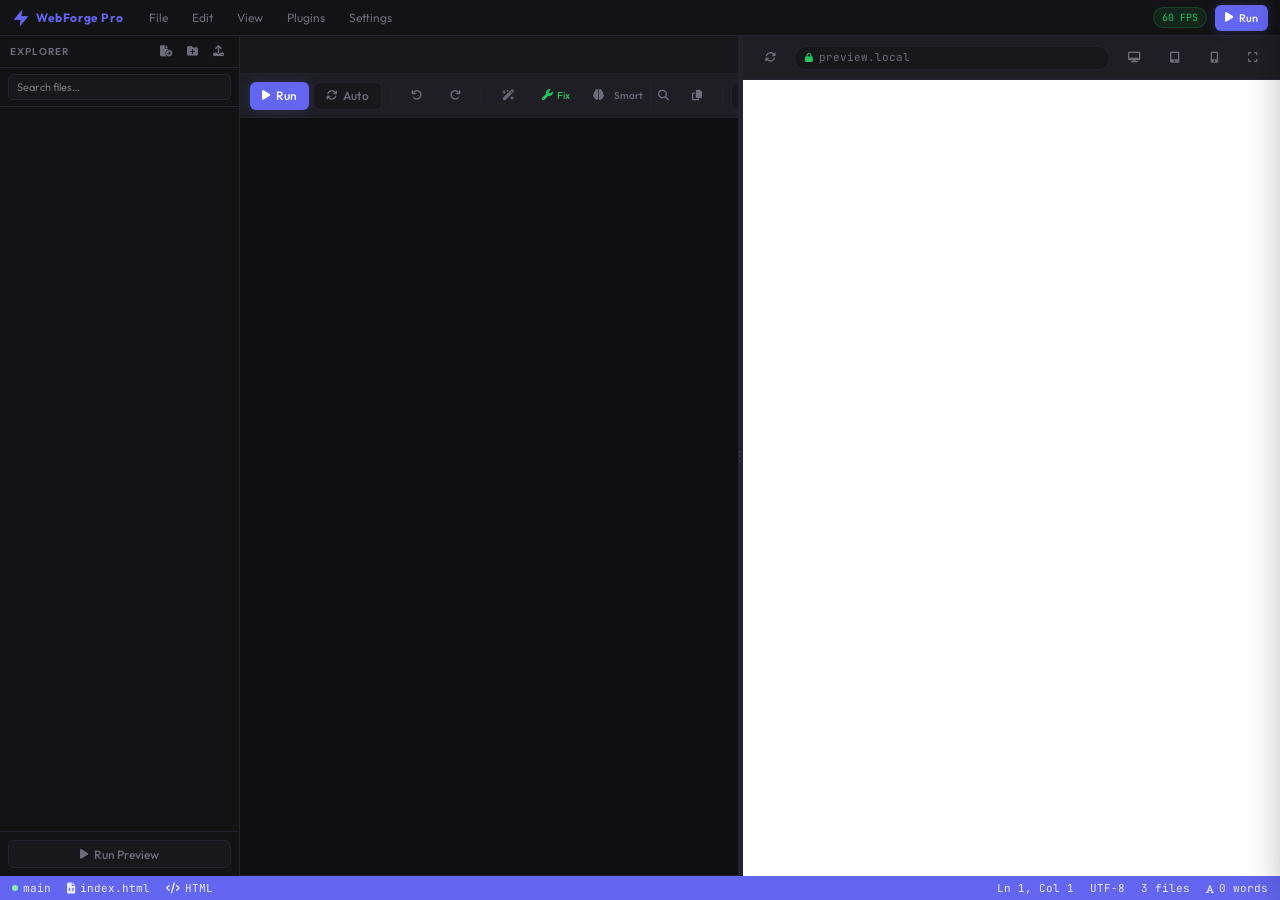
==== commit 3dccff16: "Rename deepseek_html_20260917_98942c.html to index.html" ====
--- a/index.html
+++ b/index.html
@@ -8,13 +8,364 @@
 <link rel="stylesheet" href="https://cdnjs.cloudflare.com/ajax/libs/font-awesome/6.4.0/css/all.min.css">
 <link rel="preconnect" href="https://fonts.googleapis.com">
 <link href="https://fonts.googleapis.com/css2?family=JetBrains+Mono:wght@400;600&family=Outfit:wght@300;400;500;600;700&display=swap" rel="stylesheet">
-<link rel="stylesheet" href="styles.css">
+<style>
+/* ═══════════════ BASE ═══════════════ */
+:root{
+  --bg:#0f0f11; --sidebar:#131316; --panel:#18181c; --panel2:#1e1e24;
+  --text:#e2e2e8; --text-dim:#6b6b7a; --text-faint:#3a3a48;
+  --accent:#6366f1; --accent-glow:rgba(99,102,241,.25); --accent2:#a78bfa;
+  --border:#232330; --border-bright:#3a3a50;
+  --success:#22c55e; --warning:#f59e0b; --danger:#ef4444;
+  --tab-h:38px; --sidebar-w:240px; --toolbar-h:44px; --statusbar-h:24px;
+  --radius:6px; --font-ui:'Outfit',sans-serif; --font-mono:'JetBrains Mono',monospace;
+  --transition:.18s ease; --preview-bg:#fff;
+}
+[data-theme="midnight"]{--bg:#000;--sidebar:#080808;--panel:#0d0d0d;--panel2:#111;--text:#c8c8d0;--text-dim:#555560;--accent:#3b82f6;--accent-glow:rgba(59,130,246,.2);--accent2:#60a5fa;--border:#1a1a1a;--border-bright:#2a2a2a}
+[data-theme="aurora"]{--bg:#0a0e1a;--sidebar:#0c1020;--panel:#101525;--panel2:#141a2c;--text:#d4eaf7;--text-dim:#4a6080;--accent:#00d4aa;--accent-glow:rgba(0,212,170,.2);--accent2:#00bfff;--border:#1a2540;--border-bright:#2a3a60}
+[data-theme="cyberpunk"]{--bg:#05020f;--sidebar:#080514;--panel:#0c0820;--panel2:#100d28;--text:#00ff9f;--text-dim:#005540;--accent:#ff0080;--accent-glow:rgba(255,0,128,.25);--accent2:#ff6bff;--border:#1a0a30;--border-bright:#3a0a60;--success:#00ff9f;--warning:#ffaa00}
+[data-theme="solarized"]{--bg:#002b36;--sidebar:#00212b;--panel:#073642;--panel2:#0a4252;--text:#839496;--text-dim:#4a6470;--accent:#268bd2;--accent-glow:rgba(38,139,210,.2);--accent2:#2aa198;--border:#0a3040;--border-bright:#1a4050}
+[data-theme="rose"]{--bg:#0f0608;--sidebar:#130a0c;--panel:#1a0e12;--panel2:#201218;--text:#f4d0d8;--text-dim:#6a3a44;--accent:#f43f5e;--accent-glow:rgba(244,63,94,.25);--accent2:#fb7185;--border:#2a1018;--border-bright:#3a1828}
+[data-theme="nord"]{--bg:#2e3440;--sidebar:#272c36;--panel:#3b4252;--panel2:#434c5e;--text:#eceff4;--text-dim:#7a8499;--accent:#88c0d0;--accent-glow:rgba(136,192,208,.2);--accent2:#81a1c1;--border:#3b4252;--border-bright:#4c566a}
+[data-theme="dracula"]{--bg:#0d1117;--sidebar:#161b22;--panel:#1c2128;--panel2:#22272e;--text:#f8f8f2;--text-dim:#6272a4;--text-faint:#2a3040;--accent:#bd93f9;--accent-glow:rgba(189,147,249,.25);--accent2:#ff79c6;--border:#2a3040;--border-bright:#3d4f6e;--success:#50fa7b;--warning:#ffb86c;--danger:#ff5555}
+[data-theme="pumpkin"]{--bg:#100800;--sidebar:#180d00;--panel:#201200;--panel2:#291800;--text:#ffd59e;--text-dim:#6b4010;--text-faint:#3a1f00;--accent:#ff6a00;--accent-glow:rgba(255,106,0,.3);--accent2:#ff9f45;--border:#2e1500;--border-bright:#4d2500;--success:#a3e635;--warning:#fbbf24}
+[data-theme="ocean"]{--bg:#020c18;--sidebar:#041020;--panel:#071628;--panel2:#0b1e34;--text:#cce8ff;--text-dim:#2d6080;--text-faint:#0d2840;--accent:#0ea5e9;--accent-glow:rgba(14,165,233,.25);--accent2:#38bdf8;--border:#0d2840;--border-bright:#1a4060;--success:#34d399;--warning:#fbbf24}
+[data-theme="candy"]{--bg:#0d0618;--sidebar:#120820;--panel:#180c2a;--panel2:#1e1035;--text:#fce7f3;--text-dim:#9d5baa;--text-faint:#3d1850;--accent:#f472b6;--accent-glow:rgba(244,114,182,.3);--accent2:#c084fc;--border:#2d1045;--border-bright:#5b2080;--success:#86efac;--warning:#fde68a;--danger:#fca5a5}
+[data-theme="neon"]{--bg:#020510;--sidebar:#030818;--panel:#050d20;--panel2:#081228;--text:#e0f4ff;--text-dim:#3a6080;--text-faint:#0d1f35;--accent:#00f5ff;--accent-glow:rgba(0,245,255,.3);--accent2:#ff00c8;--border:#0a1e38;--border-bright:#0f3060;--success:#00ff9f;--warning:#ffcc00;--danger:#ff3366}
+[data-theme="matrix"]{--bg:#000300;--sidebar:#000500;--panel:#000800;--panel2:#000d00;--text:#00ff41;--text-dim:#006616;--text-faint:#002206;--accent:#00ff41;--accent-glow:rgba(0,255,65,.25);--accent2:#00cc33;--border:#001a00;--border-bright:#003300;--success:#00ff41;--warning:#ff0;--danger:#f00}
+[data-theme="light"]{--bg:#f0f0f5;--sidebar:#e4e4ec;--panel:#fff;--panel2:#f8f8fc;--text:#1a1a2e;--text-dim:#7070a0;--text-faint:#c0c0d8;--accent:#6366f1;--accent-glow:rgba(99,102,241,.15);--accent2:#818cf8;--border:#d0d0e0;--border-bright:#b0b0cc;--preview-bg:#f8f8fc}
+[data-theme="luxe"]{--bg:#080500;--sidebar:#0d0700;--panel:#110900;--panel2:#160c00;--text:#f0d080;--text-dim:#7a5a10;--text-faint:#2a1e05;--accent:#d4a017;--accent-glow:rgba(212,160,23,.3);--accent2:#f5c842;--border:#2a1e05;--border-bright:#5a3e0a;--success:#a3e635;--warning:#fbbf24}
+[data-theme="deepslate"]{--bg:#1a0322;--sidebar:#2a0530;--panel:#3a0a44;--panel2:#4a1158;--text:#ffb8f0;--text-dim:#a058a8;--text-faint:#5a2060;--accent:#c026d3;--accent-glow:rgba(192,38,211,.3);--accent2:#e879f9;--border:#3a0a44;--border-bright:#6a1a78}
+[data-theme="sand"]{--bg:#1a1410;--sidebar:#221a14;--panel:#2a2018;--panel2:#33261c;--text:#f5e0c8;--text-dim:#8a6a50;--text-faint:#4a3520;--accent:#d97706;--accent-glow:rgba(217,119,6,.3);--accent2:#fbbf24;--border:#3a2a18;--border-bright:#6a4a28}
+[data-theme="forest"]{--bg:#0a1410;--sidebar:#0e1c16;--panel:#12241c;--panel2:#162c22;--text:#d4f5dc;--text-dim:#5a8a70;--text-faint:#2a4838;--accent:#10b981;--accent-glow:rgba(16,185,129,.3);--accent2:#34d399;--border:#1a3428;--border-bright:#2a5040}
+[data-theme="github"]{--bg:#0d1117;--sidebar:#161b22;--panel:#21262d;--panel2:#30363d;--text:#c9d1d9;--text-dim:#8b949e;--text-faint:#484f58;--accent:#58a6ff;--accent-glow:rgba(88,166,255,.25);--accent2:#79c0ff;--border:#30363d;--border-bright:#484f58;--success:#3fb950;--warning:#d29922;--danger:#f85149}
+
+*,*::before,*::after{box-sizing:border-box;margin:0;padding:0}
+html,body{height:100%;overflow:hidden}
+body{font-family:var(--font-ui);background:var(--bg);color:var(--text);font-size:13px;line-height:1.5;transition:background var(--transition),color var(--transition);-webkit-font-smoothing:antialiased}
+
+/* ═══════════════ LAYOUT ═══════════════ */
+.app{display:flex;height:100vh;width:100vw;flex-direction:column}
+.app-body{display:flex;flex:1;min-height:0}
+
+/* ═══════════════ MENUBAR ═══════════════ */
+.menubar{height:36px;background:var(--sidebar);border-bottom:1px solid var(--border);display:flex;align-items:center;padding:0 12px;gap:4px;z-index:100;flex-shrink:0}
+.menubar-logo{font-weight:700;font-size:12px;letter-spacing:.05em;color:var(--accent);margin-right:12px;display:flex;align-items:center;gap:6px}
+.menubar-logo svg{width:18px;height:18px}
+.menu-item{padding:4px 10px;border-radius:4px;cursor:pointer;font-size:12px;color:var(--text-dim);transition:all var(--transition);position:relative;user-select:none}
+.menu-item:hover{color:var(--text);background:var(--panel2)}
+.menu-spacer{flex:1}
+.menubar-right{display:flex;align-items:center;gap:8px}
+.fps-badge{font-family:var(--font-mono);font-size:10px;color:var(--success);background:rgba(34,197,94,.1);padding:2px 8px;border-radius:20px;border:1px solid rgba(34,197,94,.2)}
+.dropdown{position:absolute;top:calc(100% + 4px);left:0;background:var(--panel);border:1px solid var(--border-bright);border-radius:var(--radius);min-width:220px;padding:4px;z-index:1000;box-shadow:0 8px 32px rgba(0,0,0,.4);display:none;max-height:80vh;overflow-y:auto}
+.menu-item.open .dropdown{display:block}
+.dropdown-item{padding:7px 12px;border-radius:4px;cursor:pointer;display:flex;align-items:center;gap:10px;color:var(--text);font-size:12px;transition:background var(--transition)}
+.dropdown-item:hover{background:var(--panel2)}
+.dropdown-item i{width:14px;color:var(--text-dim);text-align:center}
+.dropdown-sep{height:1px;background:var(--border);margin:4px 0}
+.dropdown-item kbd{margin-left:auto;font-family:var(--font-mono);font-size:10px;color:var(--text-dim);background:var(--panel2);padding:1px 5px;border-radius:3px;border:1px solid var(--border)}
+.dropdown-label{padding:6px 12px 4px;font-size:9px;font-weight:700;text-transform:uppercase;letter-spacing:.1em;color:var(--text-faint)}
+
+/* ═══════════════ SIDEBAR ═══════════════ */
+.sidebar{width:var(--sidebar-w);background:var(--sidebar);border-right:1px solid var(--border);display:flex;flex-direction:column;flex-shrink:0;overflow:hidden;transition:width var(--transition)}
+.sidebar.collapsed{width:0}
+.sidebar-section{display:flex;flex-direction:column;flex:1;min-height:0}
+.sidebar-title{height:32px;display:flex;align-items:center;justify-content:space-between;padding:0 10px;font-size:10px;font-weight:600;text-transform:uppercase;letter-spacing:.1em;color:var(--text-dim);border-bottom:1px solid var(--border);flex-shrink:0}
+.sidebar-actions{display:flex;gap:4px}
+.icon-btn{width:22px;height:22px;display:flex;align-items:center;justify-content:center;border-radius:4px;border:none;background:transparent;color:var(--text-dim);cursor:pointer;font-size:11px;transition:all var(--transition)}
+.icon-btn:hover{color:var(--text);background:var(--panel2)}
+.file-tree{flex:1;overflow-y:auto;padding:4px 0}
+.drag-target-hover{background:var(--accent-glow) !important;border-radius:4px;box-shadow:0 0 0 1px var(--accent) !important}
+.tree-folder{user-select:none}
+.tree-folder-header{display:flex;align-items:center;gap:6px;padding:5px 10px;cursor:pointer;border-radius:4px;margin:1px 4px;font-size:12px;color:var(--text-dim);transition:all var(--transition);position:relative}
+.tree-folder-header:hover{background:var(--panel2);color:var(--text)}
+.tree-folder-header i.chev{font-size:10px;transition:transform .15s}
+.tree-folder.open .tree-folder-header i.chev{transform:rotate(90deg)}
+.folder-actions{display:none;gap:3px;margin-left:auto}
+.tree-folder-header:hover .folder-actions{display:flex}
+.folder-actions button,.file-item .file-actions button{width:18px;height:18px;display:flex;align-items:center;justify-content:center;background:transparent;border:none;color:var(--text-dim);cursor:pointer;font-size:10px;border-radius:3px}
+.folder-actions button:hover,.file-item .file-actions button:hover{color:var(--danger);background:rgba(239,68,68,.1)}
+.tree-folder-children{padding-left:14px;display:none}
+.tree-folder.open .tree-folder-children{display:block}
+.file-item{display:flex;align-items:center;gap:7px;padding:5px 10px;cursor:pointer;border-radius:4px;margin:1px 4px;font-size:12px;color:var(--text-dim);transition:all var(--transition);position:relative;user-select:none}
+.file-item:hover{background:var(--panel2);color:var(--text)}
+.file-item.active{background:var(--accent-glow);color:var(--text);border-left:2px solid var(--accent);padding-left:8px}
+.file-item .file-icon{font-size:11px;width:14px;text-align:center}
+.file-item .file-name{flex:1;overflow:hidden;text-overflow:ellipsis;white-space:nowrap}
+.file-item .file-actions{display:none;gap:3px}
+.file-item:hover .file-actions{display:flex}
+.file-item.is-image img{width:18px;height:14px;object-fit:cover;border-radius:2px;border:1px solid var(--border)}
+.sidebar-footer{border-top:1px solid var(--border);padding:8px;display:flex;flex-direction:column;gap:4px}
+.file-search{padding:6px 8px;border-bottom:1px solid var(--border)}
+.file-search input{width:100%;padding:5px 8px;background:var(--panel);border:1px solid var(--border);border-radius:5px;color:var(--text);font-family:var(--font-ui);font-size:11px;outline:none}
+.file-search input:focus{border-color:var(--accent)}
+
+/* ═══════════════ MAIN ═══════════════ */
+.main-content{flex:1;display:flex;flex-direction:column;min-width:0}
+.tab-bar{height:var(--tab-h);background:var(--panel);border-bottom:1px solid var(--border);display:flex;align-items:flex-end;overflow-x:auto;overflow-y:hidden;flex-shrink:0}
+.tab-bar::-webkit-scrollbar{height:2px}
+.tab-bar::-webkit-scrollbar-thumb{background:var(--border-bright)}
+.tab{height:36px;padding:0 14px;display:flex;align-items:center;gap:8px;cursor:pointer;font-size:12px;color:var(--text-dim);border-right:1px solid var(--border);border-top:2px solid transparent;background:var(--panel);white-space:nowrap;flex-shrink:0;transition:all var(--transition);position:relative}
+.tab:hover{color:var(--text);background:var(--panel2)}
+.tab.active{color:var(--text);background:var(--bg);border-top-color:var(--accent)}
+.tab-icon{font-size:11px}
+.tab-close{width:16px;height:16px;display:flex;align-items:center;justify-content:center;border-radius:3px;opacity:0;font-size:10px;transition:all var(--transition)}
+.tab:hover .tab-close,.tab.active .tab-close{opacity:1}
+.tab-close:hover{background:rgba(239,68,68,.2);color:var(--danger)}
+.tab.modified::after{content:'';width:6px;height:6px;border-radius:50%;background:var(--accent);position:absolute;top:6px;right:8px}
+
+/* ═══════════════ TOOLBAR ═══════════════ */
+.toolbar{min-height:var(--toolbar-h);background:var(--panel2);border-bottom:1px solid var(--border);display:flex;align-items:center;padding:0 10px;gap:4px;flex-shrink:0;overflow-x:auto;overflow-y:hidden;flex-wrap:nowrap}
+.toolbar::-webkit-scrollbar{display:none}
+.btn{height:28px;padding:0 12px;border-radius:var(--radius);border:none;font-family:var(--font-ui);font-size:12px;font-weight:500;cursor:pointer;display:flex;align-items:center;gap:6px;transition:all var(--transition);white-space:nowrap;flex-shrink:0}
+.btn i{font-size:11px}
+.btn-ghost{background:transparent;color:var(--text-dim)}
+.btn-ghost:hover{background:var(--panel);color:var(--text)}
+.btn-subtle{background:var(--panel);color:var(--text-dim);border:1px solid var(--border)}
+.btn-subtle:hover{border-color:var(--border-bright);color:var(--text)}
+.btn-primary{background:var(--accent);color:#fff;box-shadow:0 0 12px var(--accent-glow)}
+.btn-primary:hover{filter:brightness(1.1)}
+.btn-danger{background:rgba(239,68,68,.15);color:var(--danger);border:1px solid rgba(239,68,68,.2)}
+.btn-danger:hover{background:rgba(239,68,68,.25)}
+.btn-success{background:rgba(34,197,94,.15);color:var(--success);border:1px solid rgba(34,197,94,.2)}
+.btn-success:hover{background:rgba(34,197,94,.25)}
+.btn:active{transform:scale(.96)}
+.toolbar-sep{width:1px;height:22px;background:var(--border);flex-shrink:0;margin:0 4px}
+.lang-badge{font-family:var(--font-mono);font-size:10px;padding:2px 8px;border-radius:20px;background:var(--panel);border:1px solid var(--border-bright);color:var(--accent2);margin-left:auto;flex-shrink:0}
+.toolbar[data-smartfind="on"]{background:linear-gradient(var(--panel2),var(--panel2)) padding-box,linear-gradient(90deg,#6366f1,#a78bfa,#f43f5e,#f59e0b,#22c55e,#6366f1) border-box;background-size:300% 300%;border-bottom:2px solid transparent;animation:sf-border-spin 2.8s ease infinite}
+@keyframes sf-border-spin{0%,100%{background-position:0% 50%}50%{background-position:100% 50%}}
+
+/* ═══════════════ EDITOR AREA ═══════════════ */
+.editor-area{flex:1;display:flex;min-height:0;position:relative}
+#editor-container{flex:1;position:relative}
+#image-viewer{flex:1;display:none;align-items:center;justify-content:center;background:var(--bg);flex-direction:column;gap:12px}
+#image-viewer img{max-width:90%;max-height:80%;border-radius:8px;border:1px solid var(--border);box-shadow:0 8px 40px rgba(0,0,0,.4)}
+.image-info{font-size:11px;color:var(--text-dim);font-family:var(--font-mono)}
+.no-file-state{flex:1;display:flex;align-items:center;justify-content:center;flex-direction:column;gap:16px;color:var(--text-faint)}
+.no-file-state i{font-size:48px}
+
+/* ═══════════════ SPLIT DIVIDER ═══════════════ */
+.split-divider{width:4px;background:var(--border);cursor:col-resize;flex-shrink:0;position:relative;transition:background var(--transition)}
+.split-divider:hover,.split-divider.dragging{background:var(--accent)}
+.split-divider::after{content:'⋮';position:absolute;top:50%;left:50%;transform:translate(-50%,-50%);color:var(--border-bright);font-size:14px;pointer-events:none}
+
+/* ═══════════════ PREVIEW ═══════════════ */
+.preview-panel{width:42%;min-width:200px;background:var(--preview-bg);display:flex;flex-direction:column;flex-shrink:0;border-left:1px solid var(--border);position:relative}
+.preview-toolbar{height:var(--toolbar-h);background:var(--panel2);border-bottom:1px solid var(--border);display:flex;align-items:center;padding:0 10px;gap:6px;flex-shrink:0}
+.preview-url{flex:1;height:24px;background:var(--panel);border:1px solid var(--border);border-radius:20px;display:flex;align-items:center;padding:0 10px;font-size:11px;font-family:var(--font-mono);color:var(--text-dim);gap:6px;cursor:pointer}
+.preview-frame-wrap{flex:1;position:relative;overflow:hidden}
+iframe{width:100%;height:100%;border:none;background:#fff;display:block}
+.floating-editor-win{display:none;position:absolute;top:20px;left:20px;width:380px;height:320px;background:var(--panel);border:1px solid var(--accent);border-radius:10px;z-index:9999;flex-direction:column;box-shadow:0 15px 50px rgba(0,0,0,.6);overflow:hidden}
+.floating-editor-header{height:36px;background:var(--panel2);border-bottom:1px solid var(--border);display:flex;align-items:center;padding:0 12px;cursor:move;user-select:none;flex-shrink:0}
+.floating-editor-title{font-size:12px;font-weight:600;flex:1;white-space:nowrap;overflow:hidden;text-overflow:ellipsis;color:var(--text)}
+.floating-editor-container{flex:1;position:relative}
+.floating-editor-resize{position:absolute;bottom:0;right:0;width:20px;height:20px;cursor:nwse-resize;background:linear-gradient(135deg,transparent 50%,var(--text-dim) 50%);opacity:.5}
+
+/* ═══════════════ CONSOLE ═══════════════ */
+.console-panel{height:0;overflow:hidden;background:var(--panel);border-top:1px solid var(--border);flex-shrink:0;display:flex;flex-direction:column;transition:height .2s ease}
+.console-panel.open{height:180px}
+.console-header{height:28px;display:flex;align-items:center;padding:0 10px;gap:8px;border-bottom:1px solid var(--border);font-size:11px;color:var(--text-dim);flex-shrink:0}
+.console-filters{display:flex;gap:3px;margin-left:8px}
+.console-filter{padding:1px 7px;border-radius:10px;font-size:9px;background:var(--panel2);border:1px solid var(--border);color:var(--text-dim);cursor:pointer;transition:all var(--transition)}
+.console-filter.active{background:var(--accent-glow);border-color:var(--accent);color:var(--text)}
+.console-log{flex:1;overflow-y:auto;padding:6px 10px;font-family:var(--font-mono);font-size:11px}
+.log-line{padding:6px 0;border-bottom:1px solid var(--border);display:flex;align-items:flex-start;justify-content:space-between;gap:12px}
+.log-line.log-error{color:var(--danger)}
+.log-line.log-warn{color:var(--warning)}
+.log-line.log-info{color:var(--accent2)}
+.log-content{white-space:pre-wrap;word-break:break-word;flex:1}
+.log-time{color:var(--text-faint);margin-right:8px;user-select:none;opacity:.6}
+.log-copy{padding:3px 7px;font-size:10px;height:auto;opacity:.5;flex-shrink:0;border-radius:4px;border:1px solid var(--border-bright);background:var(--panel2);color:var(--text-dim);cursor:pointer;transition:all .2s}
+.log-copy:hover{opacity:1}
+
+/* ═══════════════ STATUS BAR ═══════════════ */
+.statusbar{height:var(--statusbar-h);background:var(--accent);display:flex;align-items:center;padding:0 12px;gap:16px;font-size:11px;color:rgba(255,255,255,.85);flex-shrink:0;font-family:var(--font-mono)}
+.statusbar-item{display:flex;align-items:center;gap:5px;cursor:default}
+.statusbar-item:hover{color:#fff}
+.status-spacer{flex:1}
+.status-dot{width:6px;height:6px;border-radius:50%;background:rgba(255,255,255,.6)}
+.status-dot.green{background:#86efac}
+.status-dot.yellow{background:#fde68a}
+.status-dot.red{background:#fca5a5}
+
+/* ═══════════════ SETTINGS DRAWER ═══════════════ */
+.settings-drawer{position:fixed;right:-380px;top:0;bottom:0;width:360px;background:var(--panel);border-left:1px solid var(--border-bright);z-index:500;display:flex;flex-direction:column;transition:right .25s cubic-bezier(.4,0,.2,1);box-shadow:-10px 0 40px rgba(0,0,0,.4)}
+.settings-drawer.open{right:0}
+.settings-overlay{position:fixed;inset:0;background:rgba(0,0,0,.5);z-index:499;display:none;backdrop-filter:blur(2px)}
+.settings-overlay.open{display:block}
+.settings-header{padding:20px;border-bottom:1px solid var(--border);display:flex;align-items:center;justify-content:space-between}
+.settings-header h2{font-size:15px;font-weight:600}
+.settings-body{flex:1;overflow-y:auto;padding:20px}
+.settings-group{margin-bottom:24px}
+.settings-group-title{font-size:10px;font-weight:700;text-transform:uppercase;letter-spacing:.1em;color:var(--text-dim);margin-bottom:12px;padding-bottom:6px;border-bottom:1px solid var(--border)}
+.setting-row{display:flex;align-items:center;justify-content:space-between;padding:8px 0;border-bottom:1px solid var(--border);gap:8px}
+.setting-row:last-child{border-bottom:none}
+.setting-label{font-size:12px}
+.setting-desc{font-size:10px;color:var(--text-dim)}
+.theme-grid{display:grid;grid-template-columns:repeat(4,1fr);gap:8px;margin-top:8px}
+.theme-swatch{height:50px;border-radius:6px;cursor:pointer;border:2px solid transparent;transition:all var(--transition);position:relative;overflow:hidden;display:flex;flex-direction:column}
+.theme-swatch.active{border-color:var(--accent)}
+.theme-swatch .swatch-bg{flex:1}
+.theme-swatch .swatch-label{font-size:9px;font-weight:600;text-align:center;padding:3px;background:rgba(0,0,0,.5);color:#fff}
+.toggle{width:36px;height:20px;border-radius:10px;background:var(--border-bright);cursor:pointer;position:relative;transition:background var(--transition);flex-shrink:0;border:none}
+.toggle.on{background:var(--accent)}
+.toggle::after{content:'';position:absolute;width:14px;height:14px;border-radius:50%;background:#fff;top:3px;left:3px;transition:left var(--transition);box-shadow:0 1px 3px rgba(0,0,0,.3)}
+.toggle.on::after{left:19px}
+.slider-row{display:flex;align-items:center;gap:10px}
+.slider-row input[type=range]{flex:1;-webkit-appearance:none;height:4px;border-radius:2px;background:var(--border-bright);outline:none}
+.slider-row input[type=range]::-webkit-slider-thumb{-webkit-appearance:none;width:14px;height:14px;border-radius:50%;background:var(--accent);cursor:pointer;box-shadow:0 0 6px var(--accent-glow)}
+.slider-val{font-family:var(--font-mono);font-size:11px;color:var(--text-dim);width:32px;text-align:right}
+.fancy-select{width:100%;padding:7px 10px;border-radius:var(--radius);background:var(--panel2);color:var(--text);border:1px solid var(--border-bright);font-family:var(--font-ui);font-size:12px;outline:none;cursor:pointer}
+.fancy-select:focus{border-color:var(--accent)}
+
+/* ═══════════════ COMMAND PALETTE ═══════════════ */
+.palette-backdrop{position:fixed;inset:0;background:rgba(0,0,0,.6);backdrop-filter:blur(4px);z-index:900;display:none;align-items:flex-start;justify-content:center;padding-top:15vh}
+.palette-backdrop.open{display:flex}
+.palette{width:560px;max-width:90vw;background:var(--panel);border:1px solid var(--border-bright);border-radius:10px;overflow:hidden;box-shadow:0 24px 80px rgba(0,0,0,.6)}
+.palette-input-wrap{display:flex;align-items:center;gap:10px;padding:12px 16px;border-bottom:1px solid var(--border)}
+.palette-input{flex:1;background:transparent;border:none;outline:none;font-family:var(--font-ui);font-size:15px;color:var(--text)}
+.palette-input::placeholder{color:var(--text-faint)}
+.palette-results{max-height:340px;overflow-y:auto}
+.palette-item{padding:10px 16px;display:flex;align-items:center;gap:12px;cursor:pointer;transition:background var(--transition)}
+.palette-item:hover,.palette-item.selected{background:var(--panel2)}
+.palette-item i{width:16px;color:var(--accent);font-size:13px;text-align:center}
+.palette-item-text{flex:1;font-size:13px}
+.palette-item-desc{font-size:11px;color:var(--text-dim)}
+.palette-item kbd{font-family:var(--font-mono);font-size:10px;background:var(--panel2);border:1px solid var(--border-bright);padding:2px 6px;border-radius:4px;color:var(--text-dim)}
+.palette-section{padding:6px 16px 4px;font-size:10px;font-weight:700;text-transform:uppercase;letter-spacing:.1em;color:var(--text-faint)}
+
+/* ═══════════════ MODALS ═══════════════ */
+.modal-backdrop{position:fixed;inset:0;background:rgba(0,0,0,.5);backdrop-filter:blur(3px);z-index:800;display:none;align-items:center;justify-content:center;padding:16px}
+.modal-backdrop.open{display:flex}
+.modal-box{background:var(--panel);border:1px solid var(--border-bright);border-radius:10px;width:420px;max-width:100%;max-height:90vh;overflow:hidden;box-shadow:0 16px 60px rgba(0,0,0,.5);display:flex;flex-direction:column}
+.modal-head{padding:16px 20px;border-bottom:1px solid var(--border);font-size:14px;font-weight:600;display:flex;align-items:center;gap:10px;flex-shrink:0}
+.modal-head i{color:var(--accent)}
+.modal-body{padding:20px;display:flex;flex-direction:column;gap:12px;overflow-y:auto;flex:1}
+.modal-foot{padding:14px 20px;border-top:1px solid var(--border);display:flex;justify-content:flex-end;gap:8px;flex-shrink:0}
+.input-field{width:100%;padding:9px 12px;background:var(--panel2);border:1px solid var(--border-bright);border-radius:var(--radius);color:var(--text);font-family:var(--font-ui);font-size:13px;outline:none;transition:border-color var(--transition)}
+.input-field:focus{border-color:var(--accent);box-shadow:0 0 0 3px var(--accent-glow)}
+.textarea-field{width:100%;min-height:80px;padding:9px 12px;background:var(--panel2);border:1px solid var(--border-bright);border-radius:var(--radius);color:var(--text);font-family:var(--font-mono);font-size:12px;outline:none;resize:vertical}
+
+/* ═══════════════ TOASTS ═══════════════ */
+.toast-container{position:fixed;bottom:36px;right:16px;display:flex;flex-direction:column;gap:8px;z-index:2000;pointer-events:none}
+.toast{background:var(--panel);border:1px solid var(--border-bright);border-radius:8px;padding:10px 14px;display:flex;align-items:center;gap:10px;font-size:12px;min-width:220px;max-width:340px;box-shadow:0 8px 24px rgba(0,0,0,.4);animation:toastIn .2s ease forwards;pointer-events:auto}
+.toast.toast-success{border-color:rgba(34,197,94,.3)}
+.toast.toast-error{border-color:rgba(239,68,68,.3)}
+.toast.toast-warn{border-color:rgba(245,158,11,.3)}
+.toast i{font-size:14px}
+.toast-success i{color:var(--success)}
+.toast-error i{color:var(--danger)}
+.toast-warn i{color:var(--warning)}
+@keyframes toastIn{from{opacity:0;transform:translateX(20px)}to{opacity:1;transform:translateX(0)}}
+.toast.fade-out{opacity:0;transform:translateX(20px);transition:.3s}
+
+/* ═══════════════ TOOLBOX ═══════════════ */
+.tbx-item{display:flex;align-items:center;gap:9px;padding:7px 10px;border-radius:5px;cursor:pointer;font-size:12px;color:var(--text);transition:background .14s}
+.tbx-item:hover{background:var(--panel2)}
+.tbx-item i{width:14px;text-align:center;color:var(--accent2);flex-shrink:0}
+.tbx-sep{height:1px;background:var(--border);margin:4px 0}
+.tbx-section{font-size:9px;font-weight:700;text-transform:uppercase;letter-spacing:.1em;color:var(--text-faint);padding:6px 8px 4px}
+
+/* ═══════════════ SMART FIND ═══════════════ */
+.sf-match{background:rgba(99,102,241,.22);border-radius:2px}
+.sf-match-current{background:rgba(251,191,36,.45);border-radius:2px;outline:1px solid rgba(251,191,36,.8)}
+#smart-find-overlay{position:absolute;bottom:0;left:0;right:0;z-index:200;padding:7px 12px;background:var(--panel2);border-top:1px solid var(--border-bright);box-shadow:0 -4px 18px rgba(0,0,0,.35)}
+
+/* ═══════════════ CSS VAR PANEL ═══════════════ */
+#cssvar-panel{border-top:1px solid var(--border);background:var(--panel);flex-shrink:0;display:none;flex-direction:column;max-height:220px;overflow:hidden}
+#cssvar-panel.open{display:flex}
+#cssvar-panel-header{height:28px;display:flex;align-items:center;padding:0 10px;gap:8px;border-bottom:1px solid var(--border);font-size:11px;color:var(--text-dim);flex-shrink:0}
+#cssvar-list{flex:1;overflow-y:auto;padding:6px 10px;display:flex;flex-direction:column;gap:5px}
+.cssvar-row{display:flex;align-items:center;gap:8px;min-height:26px}
+.cssvar-name{font-family:var(--font-mono);font-size:10px;color:var(--accent2);min-width:130px;max-width:130px;overflow:hidden;text-overflow:ellipsis;white-space:nowrap}
+.cssvar-val{font-family:var(--font-mono);font-size:10px;color:var(--text-dim);min-width:80px}
+.cssvar-color-swatch{width:18px;height:18px;border-radius:4px;border:1px solid var(--border-bright);cursor:pointer;flex-shrink:0;position:relative;overflow:hidden}
+.cssvar-color-swatch input[type=color]{position:absolute;inset:-4px;width:calc(100% + 8px);height:calc(100% + 8px);opacity:0;cursor:pointer;border:none;padding:0}
+.cssvar-slider{flex:1;min-width:80px;accent-color:var(--accent);height:4px;cursor:pointer}
+.cssvar-number{width:50px;background:var(--panel2);border:1px solid var(--border);border-radius:4px;color:var(--text);font-family:var(--font-mono);font-size:10px;padding:2px 4px;text-align:right}
+.cssvar-text{flex:1;background:var(--panel2);border:1px solid var(--border);border-radius:4px;color:var(--text);font-family:var(--font-mono);font-size:10px;padding:2px 5px}
+#cssvar-empty{font-size:11px;color:var(--text-faint);padding:8px 0}
+
+/* ═══════════════ PLUGIN MANAGER ═══════════════ */
+#pm-modal{position:fixed;inset:0;background:rgba(0,0,0,.6);backdrop-filter:blur(4px);z-index:800;display:none;align-items:center;justify-content:center;padding:16px}
+#pm-modal.open{display:flex}
+.pm-shell{background:var(--panel);border:1px solid var(--border-bright);border-radius:10px;width:min(900px,100%);height:min(680px,100%);display:flex;flex-direction:column;overflow:hidden;box-shadow:0 20px 60px rgba(0,0,0,.6)}
+.pm-header{padding:14px 20px;border-bottom:1px solid var(--border);display:flex;align-items:center;gap:10px;flex-shrink:0}
+.pm-body{flex:1;display:flex;min-height:0;overflow:hidden}
+.pm-list{width:210px;flex-shrink:0;border-right:1px solid var(--border);display:flex;flex-direction:column;overflow:hidden}
+.pm-list-head{padding:8px;border-bottom:1px solid var(--border);display:flex;align-items:center;gap:6px}
+.pm-list-body{flex:1;overflow-y:auto;padding:6px}
+.pm-editor{flex:1;display:flex;flex-direction:column;min-width:0}
+.pm-empty{flex:1;display:flex;flex-direction:column;align-items:center;justify-content:center;gap:12px;color:var(--text-faint)}
+.pm-edit{display:none;flex-direction:column;flex:1;min-height:0}
+.pm-edit.open{display:flex}
+.pm-toolbar{height:42px;border-bottom:1px solid var(--border);display:flex;align-items:center;padding:0 12px;gap:8px;flex-shrink:0;background:var(--panel2)}
+.pm-toolbar input{flex:1;background:transparent;border:none;outline:none;font-family:var(--font-ui);font-size:14px;font-weight:600;color:var(--text)}
+.pm-desc-bar{padding:5px 12px;border-bottom:1px solid var(--border);background:var(--panel2)}
+.pm-desc-bar input{width:100%;padding:4px 10px;background:var(--panel);border:1px solid var(--border-bright);border-radius:6px;color:var(--text);font-family:var(--font-ui);font-size:11px;outline:none;height:26px}
+.pm-code{flex:1;min-height:0;position:relative}
+.pm-footer{padding:12px 20px;border-top:1px solid var(--border);display:flex;align-items:center;justify-content:space-between;flex-shrink:0;gap:8px}
+.pm-api{background:var(--panel2);border-top:1px solid var(--border);max-height:160px;overflow-y:auto;flex-shrink:0}
+.pm-api summary{padding:8px 14px;font-size:11px;font-weight:600;color:var(--accent2);cursor:pointer;user-select:none}
+.pm-api-body{padding:4px 14px 10px;font-size:10px;color:var(--text-dim);line-height:2}
+.pm-api-body code{color:var(--accent2);font-family:var(--font-mono)}
+
+/* ═══════════════ SCROLLBARS ═══════════════ */
+::-webkit-scrollbar{width:6px;height:6px}
+::-webkit-scrollbar-track{background:transparent}
+::-webkit-scrollbar-thumb{background:var(--border-bright);border-radius:3px}
+::-webkit-scrollbar-thumb:hover{background:var(--text-dim)}
+
+/* ═══════════════ EFFECTS ═══════════════ */
+.effect-glow #editor-container .monaco-editor .view-lines{filter:drop-shadow(0 0 4px var(--accent))}
+.effect-scanlines::before{content:'';position:fixed;inset:0;background:repeating-linear-gradient(to bottom,transparent,transparent 2px,rgba(0,0,0,.03) 2px,rgba(0,0,0,.03) 4px);pointer-events:none;z-index:9999}
+.effect-crt .preview-panel iframe{filter:contrast(1.05) brightness(.95)}
+
+/* ═══════════════ MATRIX / LUXE / NEON EXTRAS ═══════════════ */
+@keyframes mtx-logo-shift{0%,100%{background-position:0% 50%}50%{background-position:100% 50%}}
+@keyframes mtx-flicker{0%,19%,21%,23%,25%,54%,56%,100%{opacity:1}20%,24%,55%{opacity:.6}}
+@keyframes mtx-glow-breathe{0%,100%{box-shadow:0 0 8px rgba(0,255,65,.2),inset 0 0 8px rgba(0,255,65,.04)}50%{box-shadow:0 0 22px rgba(0,255,65,.4),inset 0 0 16px rgba(0,255,65,.1)}}
+[data-theme="matrix"] .menubar-logo{background:linear-gradient(90deg,#00ff41,#00cc33,#00ff9f,#00ff41);background-size:300% 100%;-webkit-background-clip:text;-webkit-text-fill-color:transparent;animation:mtx-logo-shift 4s ease infinite;filter:drop-shadow(0 0 6px rgba(0,255,65,.7))}
+[data-theme="matrix"] .btn-primary{background:transparent!important;border:1px solid #00ff41!important;color:#00ff41!important;animation:mtx-glow-breathe 3s ease infinite}
+[data-theme="matrix"] .statusbar{background:linear-gradient(90deg,#000500,#001a00 40%,#00ff41 50%,#001a00 60%,#000500);background-size:300% 100%;animation:mtx-logo-shift 8s ease infinite;color:#000300;font-weight:600}
+[data-theme="matrix"] .statusbar .statusbar-item{color:#000800!important}
+[data-theme="neon"] .menubar-logo{background:linear-gradient(90deg,#00f5ff,#ff00c8);-webkit-background-clip:text;-webkit-text-fill-color:transparent;filter:drop-shadow(0 0 6px rgba(0,245,255,.5))}
+[data-theme="neon"] .statusbar{background:linear-gradient(90deg,#00b8c8,#0060ff 50%,#ff00c8)}
+[data-theme="neon"] .statusbar .statusbar-item{color:rgba(255,255,255,.95)!important}
+[data-theme="luxe"] .menubar-logo{background:linear-gradient(90deg,#a07010,#f5c842,#d4a017,#fff8d0,#d4a017,#f5c842,#a07010);background-size:400% 100%;-webkit-background-clip:text;-webkit-text-fill-color:transparent;animation:mtx-logo-shift 3s linear infinite;filter:drop-shadow(0 0 8px rgba(212,160,23,.8));font-weight:700}
+[data-theme="luxe"] .statusbar{background:linear-gradient(90deg,#0d0700,#d4a017 20%,#f5c842 35%,#fff8d0 50%,#f5c842 65%,#d4a017 80%,#0d0700);background-size:300% 100%;animation:mtx-logo-shift 5s ease infinite;color:#0d0700;font-weight:700;text-shadow:none}
+[data-theme="luxe"] .statusbar .statusbar-item{color:#0d0700!important}
+[data-theme="cyberpunk"] .statusbar{background:linear-gradient(90deg,#ff0080,#9b00ff)}
+[data-theme="aurora"] .statusbar{background:linear-gradient(90deg,#00d4aa,#007acc)}
+[data-theme="rose"] .statusbar{background:linear-gradient(90deg,#f43f5e,#ec4899)}
+[data-theme="dracula"] .statusbar{background:linear-gradient(90deg,#bd93f9,#ff79c6)}
+[data-theme="pumpkin"] .statusbar{background:linear-gradient(90deg,#ff6a00,#ff9f45)}
+[data-theme="ocean"] .statusbar{background:linear-gradient(90deg,#0ea5e9,#06b6d4)}
+[data-theme="candy"] .statusbar{background:linear-gradient(90deg,#ec4899,#a855f7 50%,#6366f1)}
+[data-theme="forest"] .statusbar{background:linear-gradient(90deg,#10b981,#059669)}
+
+/* ═══════════════ SHORTCUTS MODAL ═══════════════ */
+.shortcut-grid{display:grid;grid-template-columns:1fr 1fr;gap:6px 20px;font-size:12px}
+.shortcut-row{display:flex;align-items:center;justify-content:space-between;padding:6px 0;border-bottom:1px solid var(--border)}
+.shortcut-row kbd{font-family:var(--font-mono);font-size:10px;background:var(--panel2);padding:2px 7px;border-radius:4px;border:1px solid var(--border-bright);color:var(--text-dim)}
+
+/* ═══════════════ RESPONSIVE ═══════════════ */
+@media (max-width:900px){
+  .shortcut-grid{grid-template-columns:1fr}
+}
+@media (max-width:768px){
+  :root{--sidebar-w:220px}
+  .sidebar{position:absolute;top:36px;bottom:0;left:0;z-index:200;transform:translateX(-100%);transition:transform var(--transition)}
+  .sidebar.mobile-open{transform:translateX(0)}
+  .preview-panel{position:absolute;bottom:0;left:0;right:0;width:100%!important;height:45%;z-index:50;border-left:none;border-top:1px solid var(--border)}
+  .split-divider{display:none}
+}
+</style>
 </head>
 <body data-theme="dark">
 
 <div class="app" id="app">
 
-  <!-- MENUBAR -->
+  <!-- ═══════ MENUBAR ═══════ -->
   <div class="menubar">
     <div class="menubar-logo">
       <svg viewBox="0 0 24 24" fill="none" xmlns="http://www.w3.org/2000/svg"><path d="M13 2L3 14h9l-1 8 10-12h-9l1-8z" fill="var(--accent)" stroke="var(--accent)" stroke-width="1" stroke-linejoin="round"/></svg>
@@ -54,7 +405,7 @@
     </div>
 
     <div class="menu-item" data-menu="view">View
-      <div class="dropdown" id="dropdown-view">
+      <div class="dropdown">
         <div class="dropdown-item" onclick="toggleSidebar()"><i class="fas fa-table-columns"></i> Toggle Sidebar <kbd>⌘B</kbd></div>
         <div class="dropdown-item" onclick="toggleConsole()"><i class="fas fa-terminal"></i> Toggle Console <kbd>⌘J</kbd></div>
         <div class="dropdown-item" onclick="togglePreview()"><i class="fas fa-columns"></i> Toggle Preview <kbd>⌘P</kbd></div>
@@ -91,10 +442,10 @@
     </div>
   </div>
 
-  <!-- BODY -->
+  <!-- ═══════ BODY ═══════ -->
   <div class="app-body">
 
-    <!-- SIDEBAR -->
+    <!-- ═══ SIDEBAR ═══ -->
     <div class="sidebar" id="sidebar">
       <div class="sidebar-section">
         <div class="sidebar-title">
@@ -117,10 +468,11 @@
       </div>
     </div>
 
-    <!-- MAIN CONTENT -->
+    <!-- ═══ MAIN CONTENT ═══ -->
     <div class="main-content" id="main-content">
       <div class="tab-bar" id="tab-bar"></div>
 
+      <!-- Toolbar -->
       <div class="toolbar" id="main-toolbar">
         <button class="btn btn-primary" onclick="runCode()"><i class="fas fa-play"></i> Run</button>
         <button class="btn btn-subtle" id="autorun-btn" onclick="toggleAutoRunBtn()"><i class="fas fa-sync"></i> Auto</button>
@@ -149,6 +501,7 @@
         <div class="lang-badge" id="lang-badge">HTML</div>
       </div>
 
+      <!-- Editor area -->
       <div class="editor-area">
         <div id="editor-container"></div>
         <div id="image-viewer">
@@ -157,6 +510,7 @@
         </div>
       </div>
 
+      <!-- CSS Var Panel -->
       <div id="cssvar-panel">
         <div id="cssvar-panel-header">
           <i class="fas fa-sliders" style="color:var(--accent);font-size:11px"></i>
@@ -170,6 +524,7 @@
         <div id="cssvar-list"><div id="cssvar-empty">Open a CSS file to inspect variables.</div></div>
       </div>
 
+      <!-- Console -->
       <div class="console-panel" id="console-panel">
         <div class="console-header">
           <i class="fas fa-terminal" style="font-size:11px"></i>
@@ -191,10 +546,12 @@
       </div>
     </div>
 
+    <!-- Split divider -->
     <div class="split-divider" id="split-divider"></div>
 
-    <!-- PREVIEW -->
+    <!-- ═══ PREVIEW ═══ -->
     <div class="preview-panel" id="preview-panel">
+      <!-- Floating editor window (used in fullscreen) -->
       <div class="floating-editor-win" id="floating-editor-win">
         <div class="floating-editor-header" id="floating-editor-header">
           <i class="fas fa-code" style="color:var(--accent);margin-right:8px"></i>
@@ -223,7 +580,7 @@
     </div>
   </div>
 
-  <!-- STATUS BAR -->
+  <!-- ═══ STATUS BAR ═══ -->
   <div class="statusbar" id="statusbar">
     <div class="statusbar-item"><div class="status-dot green" id="status-dot"></div> <span id="status-branch">main</span></div>
     <div class="statusbar-item"><i class="fas fa-file-code"></i> <span id="status-file">index.html</span></div>
@@ -236,7 +593,7 @@
   </div>
 </div>
 
-<!-- SETTINGS DRAWER -->
+<!-- ═══ SETTINGS DRAWER ═══ -->
 <div class="settings-overlay" id="settings-overlay" onclick="closeSettings()"></div>
 <div class="settings-drawer" id="settings-drawer">
   <div class="settings-header">
@@ -393,7 +750,7 @@
   </div>
 </div>
 
-<!-- COMMAND PALETTE -->
+<!-- ═══ COMMAND PALETTE ═══ -->
 <div class="palette-backdrop" id="palette-backdrop" onclick="closePalette(event)">
   <div class="palette" onclick="event.stopPropagation()">
     <div class="palette-input-wrap">
@@ -404,7 +761,7 @@
   </div>
 </div>
 
-<!-- MODALS -->
+<!-- ═══ MODALS ═══ -->
 <div class="modal-backdrop" id="new-file-modal">
   <div class="modal-box">
     <div class="modal-head"><i class="fas fa-file-circle-plus"></i> New File</div>
@@ -471,7 +828,7 @@
   </div>
 </div>
 
-<!-- PLUGIN MANAGER -->
+<!-- ═══ PLUGIN MANAGER ═══ -->
 <div id="pm-modal">
   <div class="pm-shell">
     <div class="pm-header">
@@ -528,7 +885,7 @@
 
 <script>
 /* ═══════════════════════════════════════════════════════════════
-   WebForge Pro — full application script
+   WebForge Pro  —  Rebuilt with bug fixes & improvements
    ═══════════════════════════════════════════════════════════════ */
 
 // ─── STATE ─────────────────────────────────────────────────────
@@ -664,6 +1021,7 @@
     const raw = localStorage.getItem(STORAGE_KEY);
     if (!raw) return null;
     const s = JSON.parse(raw);
+    // Merge defaults for new settings
     s.settings = Object.assign(JSON.parse(JSON.stringify(DEFAULT_SETTINGS)), s.settings || {});
     s.settings.effects = Object.assign({glow:false,scanlines:false,crt:false}, s.settings.effects || {});
     if (!s.folders) s.folders = {};
@@ -695,6 +1053,7 @@
 let _lastRunHtml = '';
 let consoleFilter = 'all';
 
+// Plugin state
 let pluginState = { plugins: {}, nextId: 1 };
 let pluginMonaco = null;
 let pluginCurrentId = null;
@@ -712,6 +1071,7 @@
 function saveState() {
   try {
     const toSave = JSON.parse(JSON.stringify(state));
+    // Strip image objectUrl from stored data (invalid after reload)
     Object.keys(toSave.files).forEach(k => {
       if (toSave.files[k].isImage) {
         delete toSave.files[k].objectUrl;
@@ -722,7 +1082,10 @@
   } catch (e) { console.warn('Save failed:', e); }
 }
 
-window.addEventListener('beforeunload', () => { syncEditorToState(); saveState(); });
+window.addEventListener('beforeunload', () => {
+  syncEditorToState();
+  saveState();
+});
 document.addEventListener('visibilitychange', () => {
   if (document.visibilityState === 'hidden') { syncEditorToState(); saveState(); }
 });
@@ -739,10 +1102,13 @@
 require.config({ paths: { vs: 'https://cdnjs.cloudflare.com/ajax/libs/monaco-editor/0.44.0/min/vs' }});
 
 require(['vs/editor/editor.main'], function () {
+
+  // Register extra languages Monaco may not know about
   ['vue','svelte','toml','ini','wasm'].forEach(id => {
     try { monaco.languages.register({ id }); } catch (e) {}
   });
 
+  // Custom theme
   monaco.editor.defineTheme('webforge-dark', {
     base: 'vs-dark', inherit: true,
     rules: [
@@ -768,7 +1134,8 @@
   const isIpad = /iPad|Macintosh/i.test(navigator.userAgent) && navigator.maxTouchPoints > 1;
 
   editor = monaco.editor.create(document.getElementById('editor-container'), {
-    value: '', language: 'html',
+    value: '',
+    language: 'html',
     theme: state.settings.editorTheme === 'vs-dark' ? 'webforge-dark' : state.settings.editorTheme,
     automaticLayout: true,
     fontSize: state.settings.fontSize,
@@ -776,10 +1143,12 @@
     fontLigatures: state.settings.ligatures,
     lineNumbers: state.settings.lineNumbers ? 'on' : 'off',
     minimap: { enabled: state.settings.minimap },
-    roundedSelection: true, scrollBeyondLastLine: false,
+    roundedSelection: true,
+    scrollBeyondLastLine: false,
     wordWrap: state.settings.wordWrap ? 'on' : 'off',
     tabSize: state.settings.tabSize,
-    formatOnPaste: true, autoIndent: 'advanced',
+    formatOnPaste: true,
+    autoIndent: 'advanced',
     bracketPairColorization: { enabled: true },
     guides: { bracketPairs: state.settings.indentGuides, indentation: state.settings.indentGuides },
     suggest: { showKeywords:true, showSnippets:true, showClasses:true, showFunctions:true, showVariables:true, showWords:true },
@@ -799,11 +1168,13 @@
     linkedEditing: true
   });
 
+  // Cursor position
   editor.onDidChangeCursorPosition(e => {
     const el = document.getElementById('status-cursor');
     if (el) el.textContent = `Ln ${e.position.lineNumber}, Col ${e.position.column}`;
   });
 
+  // Content change
   editor.onDidChangeModelContent(() => {
     if (!state.activeFile || state.files[state.activeFile]?.isImage) return;
     const val = editor.getValue();
@@ -821,6 +1192,7 @@
     }
   });
 
+  // ─── Init UI ─────────────────────────────────────────────
   applyTheme(state.theme, false);
   applyAllSettings();
   buildThemeGrid();
@@ -834,6 +1206,7 @@
   runCode();
   startFPSMonitor();
 
+  // Load plugins
   pluginLoad();
   Object.keys(pluginState.plugins).forEach(id => {
     if (pluginState.plugins[id].enabled) pluginRun(id);
@@ -841,11 +1214,14 @@
   _renderPluginDropdown();
   _updatePluginBadge();
 
+  // Hook smart find into editor when active
   if (state.settings.smartBeta) initSmartBeta();
+
+  // iPad touch bar
   if (isIpad) initIPadTouchBar();
 });
 
-// ─── iPad touch toolbar ─────────────────────────────────────────
+// ─── iPad Touch Toolbar ────────────────────────────────────────
 function initIPadTouchBar() {
   const bar = document.createElement('div');
   bar.id = 'ipad-touch-bar';
@@ -963,6 +1339,7 @@
   const ext = hasDot ? name.split('.').pop().toLowerCase() : name.toLowerCase();
   const lang = EXT_LANG[ext] || 'plaintext';
   const icon = FILE_ICONS[ext] || FILE_ICONS.default;
+  // Note: svg is text-based, not treated as binary image
   const isImage = IMAGE_EXTS.has(ext);
   return { ext, lang, icon, isImage };
 }
@@ -1110,7 +1487,7 @@
 }
 
 // ═══════════════════════════════════════════════════════════════
-// FILE TREE
+// FILE TREE RENDER
 // ═══════════════════════════════════════════════════════════════
 function renderFileTree() {
   const tree = document.getElementById('file-tree');
@@ -1186,7 +1563,7 @@
 }
 
 // ═══════════════════════════════════════════════════════════════
-// TABS
+// TAB MANAGEMENT
 // ═══════════════════════════════════════════════════════════════
 function renderTabs() {
   const bar = document.getElementById('tab-bar');
@@ -1310,12 +1687,13 @@
 }
 
 // ═══════════════════════════════════════════════════════════════
-// FILE OPS
+// FILE OPERATIONS
 // ═══════════════════════════════════════════════════════════════
 function confirmNewFile() {
   const name = document.getElementById('new-file-name').value.trim();
   if (!name) return;
   if (state.files[name]) { showToast('File already exists', 'warn'); return; }
+
   const info = getFileInfo(name);
   state.files[name] = { content: getDefaultContent(name, info.lang), language: info.lang };
   if (!state.openTabs.includes(name)) state.openTabs.push(name);
@@ -1497,7 +1875,7 @@
 }
 
 // ═══════════════════════════════════════════════════════════════
-// RUN
+// RUN ENGINE
 // ═══════════════════════════════════════════════════════════════
 function runCode() {
   requestAnimationFrame(() => {
@@ -1507,6 +1885,7 @@
 
     const consoleScript = state.settings.consoleCap ? buildConsoleCaptureScript() : '';
 
+    // Inject CSS
     Object.entries(state.files).forEach(([name, file]) => {
       if (!name.endsWith('.css') || file.isImage) return;
       const css = `<style>/* ${name} */\n${file.content}\n</style>`;
@@ -1515,6 +1894,7 @@
       else html = html.replace('</head>', css + '\n</head>');
     });
 
+    // Inject JS
     Object.entries(state.files).forEach(([name, file]) => {
       if ((!name.endsWith('.js') && !name.endsWith('.ts')) || file.isImage) return;
       const js = `<script>/* ${name} */\n${file.content}\n<\/script>`;
@@ -1522,12 +1902,14 @@
       if (tag.test(html)) html = html.replace(tag, js);
     });
 
+    // Replace image refs
     Object.entries(state.files).forEach(([name, file]) => {
       if (!file.isImage || !file.content) return;
       const re = new RegExp(`(src|href)=["']${escapeRegex(name)}["']`, 'gi');
       html = html.replace(re, `$1="${file.content}"`);
     });
 
+    // Plugin hooks
     Object.values(_pluginRunHooks).forEach(hook => {
       try { const r = hook(html); if (typeof r === 'string') html = r; } catch(e) {}
     });
@@ -1632,7 +2014,9 @@
   });
 }
 
-function clearConsole() { document.getElementById('console-log').innerHTML = ''; }
+function clearConsole() {
+  document.getElementById('console-log').innerHTML = '';
+}
 
 function copyConsole() {
   const lines = [...document.querySelectorAll('.log-line')].map(l => l.querySelector('.log-content')?.innerText || '').join('\n');
@@ -1659,41 +2043,50 @@
   let code = editor ? editor.getValue() : file.content;
   const lang = file.language;
   let fixes = 0;
+  const log = [];
 
   if (lang === 'html') {
+    const before = code;
     code = code.replace(/<img([^>]*?)(?<!\/)>/gi, (m, inner) => {
       if (/\balt\s*=/.test(inner)) return m;
-      fixes++; return `<img${inner} alt="">`;
+      fixes++; log.push('Added alt=""');
+      return `<img${inner} alt="">`;
     });
     code = code.replace(/<html([^>]*?)>/i, (m, inner) => {
       if (/\blang\s*=/.test(inner)) return m;
-      fixes++; return `<html${inner} lang="en">`;
+      fixes++; log.push('Added lang="en"');
+      return `<html${inner} lang="en">`;
     });
     if (/<head[^>]*>/i.test(code)) {
       if (!/<meta[^>]+charset/i.test(code)) {
         code = code.replace(/(<head[^>]*>)/i, '$1\n  <meta charset="UTF-8">');
-        fixes++;
+        fixes++; log.push('Added charset');
       }
       if (!/<meta[^>]+name=["']viewport/i.test(code)) {
         code = code.replace(/(<head[^>]*>)/i, '$1\n  <meta name="viewport" content="width=device-width, initial-scale=1.0">');
-        fixes++;
+        fixes++; log.push('Added viewport');
       }
     }
+    void before;
   }
 
   if (lang === 'css') {
+    const before = code;
     code = code.replace(/([^;{}\s\n])\s*\n(\s*})/g, (m, last, close) => {
-      fixes++; return `${last};\n${close}`;
+      fixes++; log.push('Added CSS semicolons');
+      return `${last};\n${close}`;
     });
-  }
-
+    void before;
+  }
+
+  // Universal
   const noTrail = code.replace(/[ \t]+$/gm, '');
-  if (noTrail !== code) { fixes++; code = noTrail; }
+  if (noTrail !== code) { fixes++; code = noTrail; log.push('Removed trailing whitespace'); }
 
   const noExcess = code.replace(/\n{4,}/g, '\n\n\n');
-  if (noExcess !== code) { fixes++; code = noExcess; }
-
-  if (code && !code.endsWith('\n')) { fixes++; code += '\n'; }
+  if (noExcess !== code) { fixes++; code = noExcess; log.push('Trimmed blank lines'); }
+
+  if (code && !code.endsWith('\n')) { fixes++; code += '\n'; log.push('Added EOF newline'); }
 
   if (fixes === 0) { showToast('✅ No issues found', 'success'); return; }
 
@@ -1709,7 +2102,7 @@
 }
 
 // ═══════════════════════════════════════════════════════════════
-// FPS
+// FPS MONITOR
 // ═══════════════════════════════════════════════════════════════
 function startFPSMonitor() {
   let frames = 0, last = performance.now();
@@ -1988,8 +2381,13 @@
   state.settings.smartBeta = on;
   document.getElementById('smart-beta-details').style.display = on ? 'block' : 'none';
   saveState();
-  if (on) { showToast('Smart Beta enabled ✦', 'success'); initSmartBeta(); }
-  else { showToast('Smart Beta disabled', 'warn'); destroySmartBeta(); }
+  if (on) {
+    showToast('Smart Beta enabled ✦', 'success');
+    initSmartBeta();
+  } else {
+    showToast('Smart Beta disabled', 'warn');
+    destroySmartBeta();
+  }
 }
 
 // ═══════════════════════════════════════════════════════════════
@@ -2030,7 +2428,9 @@
   ]
 };
 
-function _sbGetLang() { return editor?.getModel()?.getLanguageId() || 'html'; }
+function _sbGetLang() {
+  return editor?.getModel()?.getLanguageId() || 'html';
+}
 
 function _sbGetContext() {
   if (!editor) return null;
@@ -2136,8 +2536,10 @@
 
 async function copyAllText() {
   if (!editor) return;
-  try { await navigator.clipboard.writeText(editor.getValue()); showToast('Copied to clipboard', 'success'); }
-  catch (e) { showToast('Copy failed', 'error'); }
+  try {
+    await navigator.clipboard.writeText(editor.getValue());
+    showToast('Copied to clipboard', 'success');
+  } catch (e) { showToast('Copy failed', 'error'); }
 }
 
 async function pasteToEditor() {
@@ -2331,7 +2733,9 @@
   menu.style.right = (window.innerWidth - rect.right) + 'px';
   menu.style.left = 'auto';
   btn.classList.add('btn-primary');
-  setTimeout(() => { document.addEventListener('mousedown', closeOnClickOutside); }, 10);
+  setTimeout(() => {
+    document.addEventListener('mousedown', closeOnClickOutside);
+  }, 10);
 }
 function closeOnClickOutside(e) {
   const menu = document.getElementById('toolbox-menu');
@@ -2347,7 +2751,7 @@
   document.removeEventListener('mousedown', closeOnClickOutside);
 }
 
-// ─── Generic toolbox modal ──────────────────────────────────────
+// ─── Generic Modal for toolbox items ───────────────────────────
 function _tbxModal(title, icon, bodyHtml, width) {
   document.getElementById('tbx-modal-overlay')?.remove();
   const ov = document.createElement('div');
@@ -2366,7 +2770,7 @@
   closeToolbox();
 }
 
-// ─── Toolbox: Colour Wheel ──────────────────────────────────────
+// ─── Colour Wheel ──────────────────────────────────────────────
 function tbxColourWheel() {
   _tbxModal('Colour Wheel', 'fa-palette', `
     <div style="display:flex;flex-direction:column;align-items:center;gap:14px">
@@ -2419,7 +2823,7 @@
   });
 }
 
-// ─── Contrast Checker ───────────────────────────────────────────
+// ─── Contrast Checker ──────────────────────────────────────────
 function tbxContrastChecker() {
   _tbxModal('Contrast Checker', 'fa-adjust', `
     <div style="display:flex;flex-direction:column;gap:12px">
@@ -2447,7 +2851,10 @@
     document.getElementById('tbx-cc-bgtxt').value = bg.toUpperCase();
     const toRGB = h => [parseInt(h.slice(1,3),16), parseInt(h.slice(3,5),16), parseInt(h.slice(5,7),16)];
     const lum = h => {
-      const [r,g,b] = toRGB(h).map(v => { v /= 255; return v <= 0.03928 ? v/12.92 : Math.pow((v + 0.055)/1.055, 2.4); });
+      const [r,g,b] = toRGB(h).map(v => {
+        v /= 255;
+        return v <= 0.03928 ? v/12.92 : Math.pow((v + 0.055)/1.055, 2.4);
+      });
       return 0.2126*r + 0.7152*g + 0.0722*b;
     };
     const L1 = lum(fg), L2 = lum(bg);
@@ -2464,7 +2871,7 @@
   calc();
 }
 
-// ─── Base64 ─────────────────────────────────────────────────────
+// ─── Base64 ────────────────────────────────────────────────────
 function tbxBase64() {
   _tbxModal('Base64 Encode / Decode', 'fa-code', `
     <div style="display:flex;flex-direction:column;gap:10px">
@@ -2482,7 +2889,9 @@
       document.getElementById('tbx-b64-out').value = mode === 'enc'
         ? btoa(unescape(encodeURIComponent(v)))
         : decodeURIComponent(escape(atob(v)));
-    } catch (e) { document.getElementById('tbx-b64-out').value = 'Error: ' + e.message; }
+    } catch (e) {
+      document.getElementById('tbx-b64-out').value = 'Error: ' + e.message;
+    }
   };
   document.getElementById('tbx-b64-enc').onclick = () => go('enc');
   document.getElementById('tbx-b64-dec').onclick = () => go('dec');
@@ -2492,7 +2901,7 @@
   };
 }
 
-// ─── Regex Tester ───────────────────────────────────────────────
+// ─── Regex Tester ──────────────────────────────────────────────
 function tbxRegexTester() {
   _tbxModal('Regex Tester', 'fa-terminal', `
     <div style="display:flex;flex-direction:column;gap:10px">
@@ -2512,11 +2921,13 @@
     const out = document.getElementById('tbx-rx-out');
     if (!pat) { out.textContent = 'Matches will appear here'; return; }
     try {
+      const re = new RegExp(pat, flags);
       const matches = [...str.matchAll(new RegExp(pat, flags.includes('g') ? flags : flags + 'g'))];
       out.innerHTML = matches.length
         ? `<span style="color:var(--success)">${matches.length} match${matches.length > 1 ? 'es' : ''}</span><br>` +
           matches.map((m, i) => `<span style="color:var(--accent2)">[${i}]</span> <b style="color:var(--text)">${escapeHtml(m[0])}</b> <span style="color:var(--text-dim)">@ ${m.index}</span>`).join('<br>')
         : `<span style="color:var(--danger)">No matches</span>`;
+      void re;
     } catch (e) {
       out.innerHTML = `<span style="color:var(--danger)">Error: ${escapeHtml(e.message)}</span>`;
     }
@@ -2524,7 +2935,7 @@
   ['tbx-rx-pat','tbx-rx-flags','tbx-rx-test'].forEach(id => document.getElementById(id).addEventListener('input', run));
 }
 
-// ─── JSON Formatter ─────────────────────────────────────────────
+// ─── JSON Formatter ────────────────────────────────────────────
 function tbxJsonFormatter() {
   _tbxModal('JSON Formatter', 'fa-brackets-curly', `
     <div style="display:flex;flex-direction:column;gap:10px">
@@ -2540,7 +2951,9 @@
     try {
       const j = JSON.parse(document.getElementById('tbx-json-in').value);
       document.getElementById('tbx-json-out').value = mode === 'fmt' ? JSON.stringify(j, null, 2) : JSON.stringify(j);
-    } catch (e) { document.getElementById('tbx-json-out').value = 'Error: ' + e.message; }
+    } catch (e) {
+      document.getElementById('tbx-json-out').value = 'Error: ' + e.message;
+    }
   };
   document.getElementById('tbx-json-fmt').onclick = () => go('fmt');
   document.getElementById('tbx-json-min').onclick = () => go('min');
@@ -2550,7 +2963,7 @@
   };
 }
 
-// ─── Unit Converter ─────────────────────────────────────────────
+// ─── Unit Converter ────────────────────────────────────────────
 function tbxUnitConverter() {
   _tbxModal('CSS Unit Converter', 'fa-ruler-combined', `
     <div style="display:flex;flex-direction:column;gap:12px">
@@ -2590,7 +3003,7 @@
   calc();
 }
 
-// ─── Line Counter ───────────────────────────────────────────────
+// ─── Line Counter ──────────────────────────────────────────────
 function tbxLineCounter() {
   const code = editor?.getValue() || '';
   const lines = code.split('\n').length;
@@ -2604,7 +3017,7 @@
     </div>`, 380);
 }
 
-// ─── Timestamp ──────────────────────────────────────────────────
+// ─── Timestamp ─────────────────────────────────────────────────
 function tbxTimestamp() {
   const now = new Date();
   const rows = [
@@ -2625,7 +3038,7 @@
     </div>`, 480);
 }
 
-// ─── Minifier ───────────────────────────────────────────────────
+// ─── Minifier ──────────────────────────────────────────────────
 function tbxMinifier() {
   _tbxModal('CSS / JS Minifier', 'fa-compress-alt', `
     <div style="display:flex;flex-direction:column;gap:10px">
@@ -2661,7 +3074,7 @@
   };
 }
 
-// ─── Box Shadow Builder ─────────────────────────────────────────
+// ─── Box Shadow Builder ────────────────────────────────────────
 function tbxShadowBuilder() {
   _tbxModal('Box Shadow Builder', 'fa-clone', `
     <div style="display:flex;flex-direction:column;gap:12px">
@@ -2718,7 +3131,7 @@
   calc();
 }
 
-// ─── Gradient Builder ───────────────────────────────────────────
+// ─── Gradient Builder ──────────────────────────────────────────
 function tbxGradientBuilder() {
   _tbxModal('Gradient Builder', 'fa-fill-drip', `
     <div style="display:flex;flex-direction:column;gap:12px">
@@ -2774,7 +3187,7 @@
   calc();
 }
 
-// ─── HTML Entities ──────────────────────────────────────────────
+// ─── HTML Entities ─────────────────────────────────────────────
 function tbxHtmlEntities() {
   _tbxModal('HTML Entities', 'fa-exchange-alt', `
     <div style="display:flex;flex-direction:column;gap:10px">
@@ -2800,7 +3213,7 @@
   };
 }
 
-// ─── Meta Tags ──────────────────────────────────────────────────
+// ─── Meta Tags ─────────────────────────────────────────────────
 function tbxMetaTags() {
   _tbxModal('Meta Tag Generator', 'fa-tags', `
     <div style="display:flex;flex-direction:column;gap:10px">
@@ -2858,7 +3271,7 @@
   gen();
 }
 
-// ─── Background Maker ───────────────────────────────────────────
+// ─── Background Maker ──────────────────────────────────────────
 function tbxBgMaker() {
   _tbxModal('Background Maker', 'fa-image', `
     <div style="display:flex;flex-direction:column;gap:10px">
@@ -2914,7 +3327,7 @@
   calc();
 }
 
-// ─── Animation Builder ──────────────────────────────────────────
+// ─── Animation Builder ─────────────────────────────────────────
 const _animKeyframes = {
   fade: '@keyframes tbx-fade{from{opacity:0}to{opacity:1}}',
   'slide-up': '@keyframes tbx-slide-up{from{opacity:0;transform:translateY(20px)}to{opacity:1;transform:translateY(0)}}',
@@ -2997,7 +3410,7 @@
   calc();
 }
 
-// ─── Transition Builder ─────────────────────────────────────────
+// ─── Transition Builder ────────────────────────────────────────
 function tbxTransitionBuilder() {
   _tbxModal('Transition Builder', 'fa-sliders-h', `
     <div style="display:flex;flex-direction:column;gap:10px">
@@ -3050,7 +3463,7 @@
   calc();
 }
 
-// ─── Flexbox Helper ─────────────────────────────────────────────
+// ─── Flexbox Helper ────────────────────────────────────────────
 function tbxFlexHelper() {
   _tbxModal('Flexbox Helper', 'fa-th-large', `
     <div style="display:flex;flex-direction:column;gap:10px">
@@ -3113,7 +3526,7 @@
   calc();
 }
 
-// ─── Border Radius ──────────────────────────────────────────────
+// ─── Border Radius ─────────────────────────────────────────────
 function tbxBorderRadius() {
   _tbxModal('Border Radius Maker', 'fa-vector-square', `
     <div style="display:flex;flex-direction:column;gap:10px">
@@ -3145,8 +3558,9 @@
     const br = document.getElementById('tbx-br-br').value;
     const bl = document.getElementById('tbx-br-bl').value;
     ['tl','tr','br','bl'].forEach(k => document.getElementById('tbx-br-' + k + '-v').textContent = document.getElementById('tbx-br-' + k).value);
+    const css = `border-radius: ${tl}px ${tr}px ${br}px ${bl}px;`;
     document.getElementById('tbx-br-preview').style.borderRadius = `${tl}px ${tr}px ${br}px ${bl}px`;
-    document.getElementById('tbx-br-out').value = `border-radius: ${tl}px ${tr}px ${br}px ${bl}px;`;
+    document.getElementById('tbx-br-out').value = css;
   };
   ['tbx-br-tl','tbx-br-tr','tbx-br-br','tbx-br-bl'].forEach(id => document.getElementById(id).addEventListener('input', calc));
   document.getElementById('tbx-br-copy').onclick = () => {
@@ -3156,7 +3570,7 @@
   calc();
 }
 
-// ─── Table Generator ────────────────────────────────────────────
+// ─── Table Generator ───────────────────────────────────────────
 function tbxTableGen() {
   _tbxModal('Table Generator', 'fa-table', `
     <div style="display:flex;flex-direction:column;gap:10px">
@@ -3209,7 +3623,7 @@
   gen();
 }
 
-// ─── Form Builder ───────────────────────────────────────────────
+// ─── Form Builder ──────────────────────────────────────────────
 function tbxFormBuilder() {
   _tbxModal('Form Builder', 'fa-wpforms', `
     <div style="display:flex;flex-direction:column;gap:10px">
@@ -3258,7 +3672,7 @@
   };
 }
 
-// ─── Favicon Tag ────────────────────────────────────────────────
+// ─── Favicon Tag ───────────────────────────────────────────────
 function tbxFaviconTag() {
   _tbxModal('Favicon Tag Helper', 'fa-star', `
     <div style="display:flex;flex-direction:column;gap:10px">
@@ -3297,7 +3711,7 @@
   calc();
 }
 
-// ─── Pixel Art ──────────────────────────────────────────────────
+// ─── Pixel Art ─────────────────────────────────────────────────
 function tbxPixelArt() {
   _tbxModal('Pixel Art Editor', 'fa-th', `
     <div style="display:flex;flex-direction:column;gap:12px">
@@ -3584,7 +3998,7 @@
   else document.exitFullscreen?.();
 }
 
-// ─── Floating editor ────────────────────────────────────────────
+// ─── Floating editor (inside fullscreen preview) ────────────────
 window.floatingEditorInst = null;
 
 function openFloatingEditor() {
@@ -3618,6 +4032,7 @@
   else closeFloatingEditor();
 });
 
+// Floating editor drag/resize
 (function () {
   const fwWin = document.getElementById('floating-editor-win');
   const header = document.getElementById('floating-editor-header');
@@ -3957,7 +4372,9 @@
   });
 });
 
-function openShortcuts() { openModal('shortcuts-modal'); }
+function openShortcuts() {
+  openModal('shortcuts-modal');
+}
 
 function buildShortcutsList() {
   const shortcuts = [
@@ -4097,17 +4514,25 @@
 function paletteKey(e) {
   const items = document.querySelectorAll('#palette-results .palette-item');
   if (!items.length) return;
-  if (e.key === 'ArrowDown') { paletteSelected = Math.min(paletteSelected + 1, items.length - 1); e.preventDefault(); }
-  else if (e.key === 'ArrowUp') { paletteSelected = Math.max(paletteSelected - 1, 0); e.preventDefault(); }
-  else if (e.key === 'Enter') { items[paletteSelected]?.click(); return; }
-  else if (e.key === 'Escape') { closePalette(); return; }
-  else return;
+  if (e.key === 'ArrowDown') {
+    paletteSelected = Math.min(paletteSelected + 1, items.length - 1);
+    e.preventDefault();
+  } else if (e.key === 'ArrowUp') {
+    paletteSelected = Math.max(paletteSelected - 1, 0);
+    e.preventDefault();
+  } else if (e.key === 'Enter') {
+    items[paletteSelected]?.click();
+    return;
+  } else if (e.key === 'Escape') {
+    closePalette();
+    return;
+  } else return;
   items.forEach((el, i) => el.classList.toggle('selected', i === paletteSelected));
   items[paletteSelected]?.scrollIntoView({ block: 'nearest' });
 }
 
 // ═══════════════════════════════════════════════════════════════
-// MENUS
+// MENU SYSTEM
 // ═══════════════════════════════════════════════════════════════
 document.querySelectorAll('.menu-item').forEach(el => {
   el.addEventListener('click', e => {
@@ -4144,6 +4569,7 @@
   if (mod && e.shiftKey && e.key === 'P') { e.preventDefault(); openPluginManager(); }
   if (mod && !e.shiftKey && e.key === 'g') { e.preventDefault(); openGoToLine(); }
   if (mod && !e.shiftKey && e.key === 'f') {
+    // Let Monaco's built-in find handle it when editor has focus
     if (!inInput || editor?.hasTextFocus()) return;
   }
   if (mod && e.key === 'Tab') {
@@ -4792,6 +5218,7 @@
   console.error('[WebForge Promise Error]', e.reason);
 });
 
+// Block drop on body (would navigate away)
 window.addEventListener('dragover', e => e.preventDefault());
 window.addEventListener('drop', e => e.preventDefault());
 </script>
